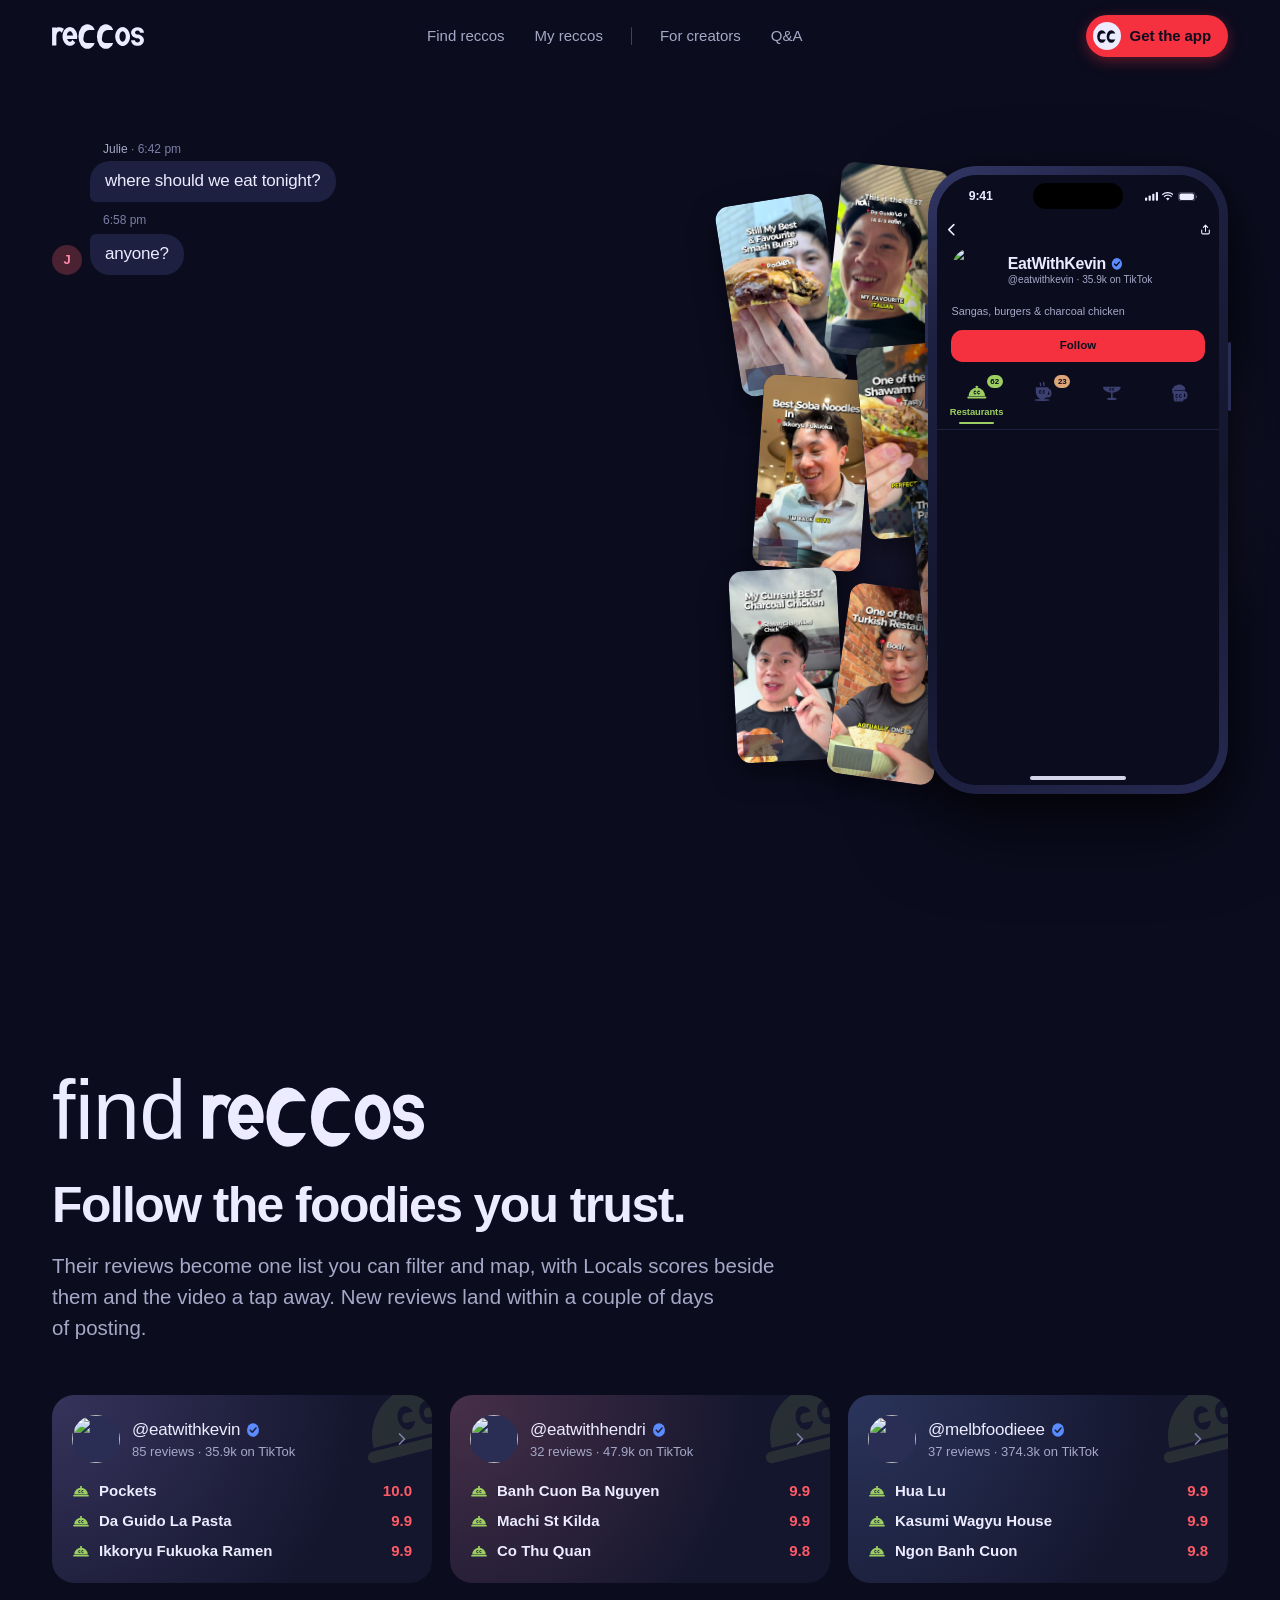
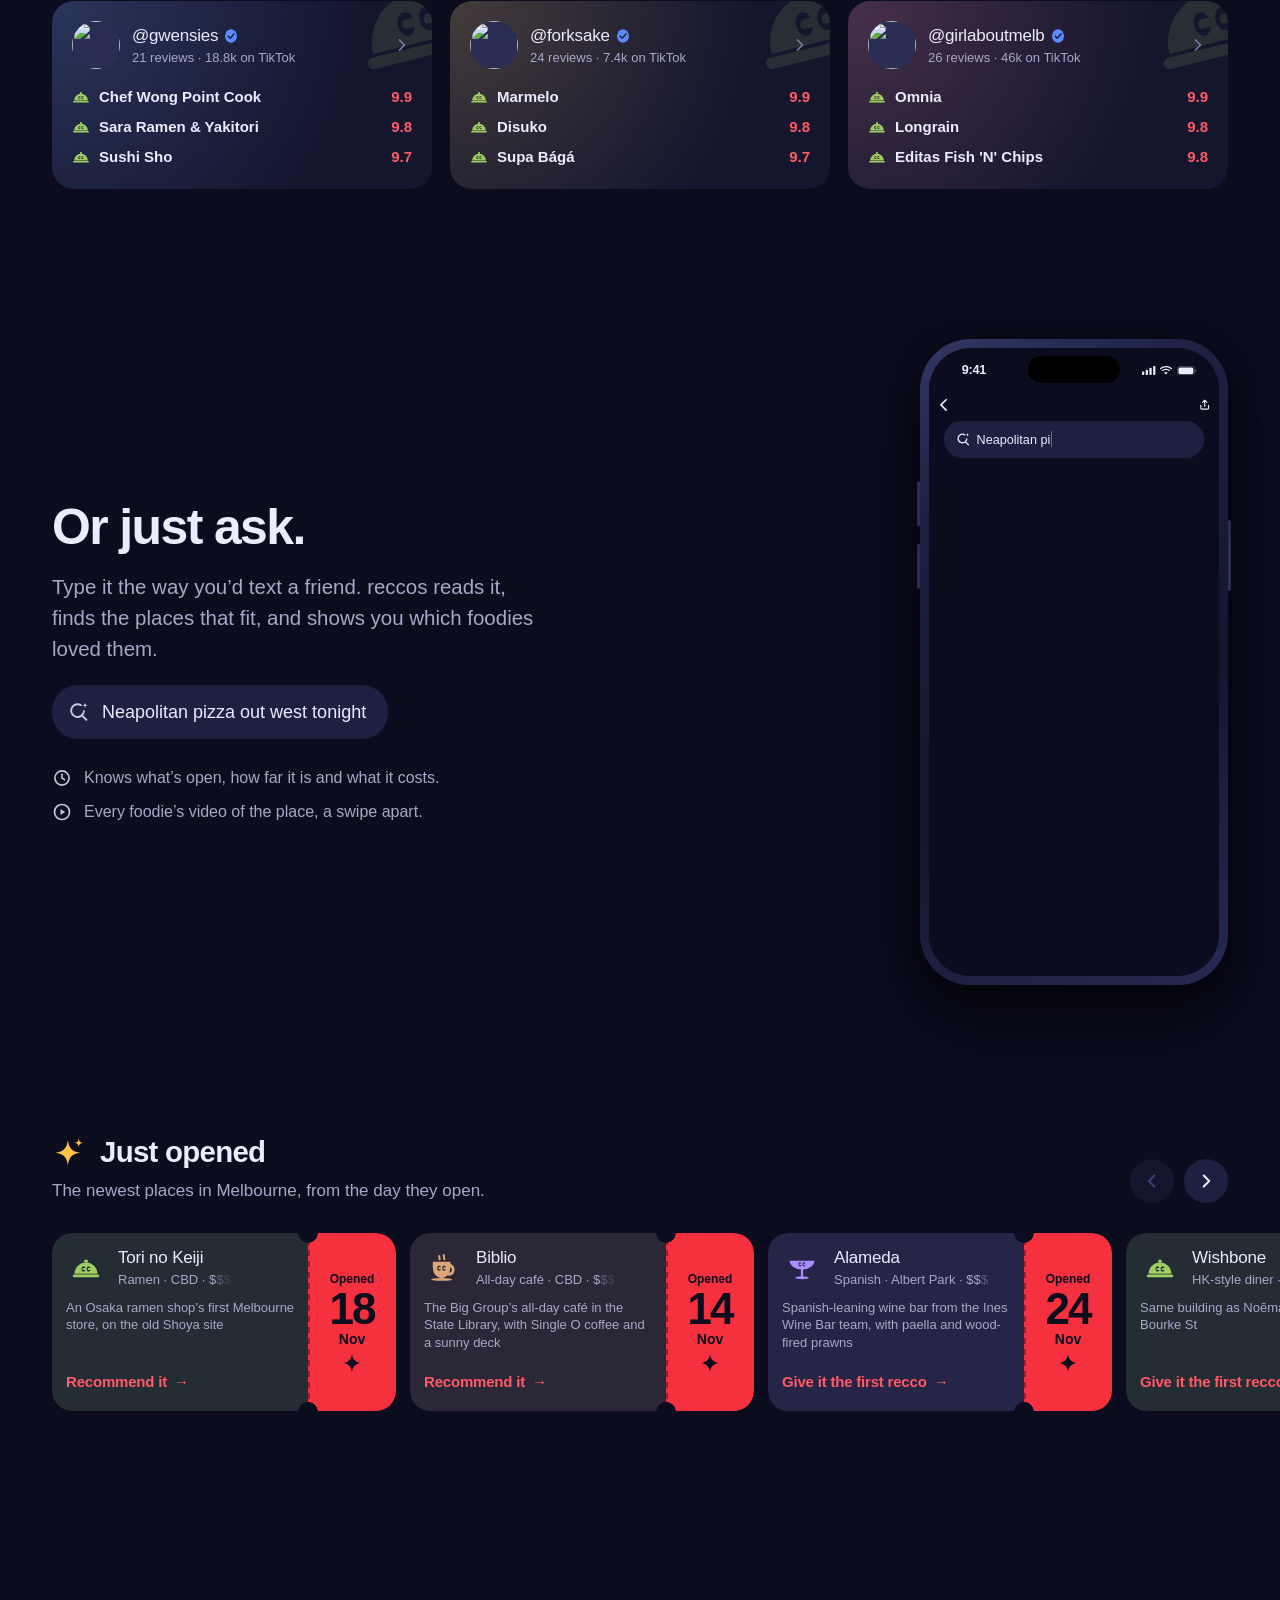
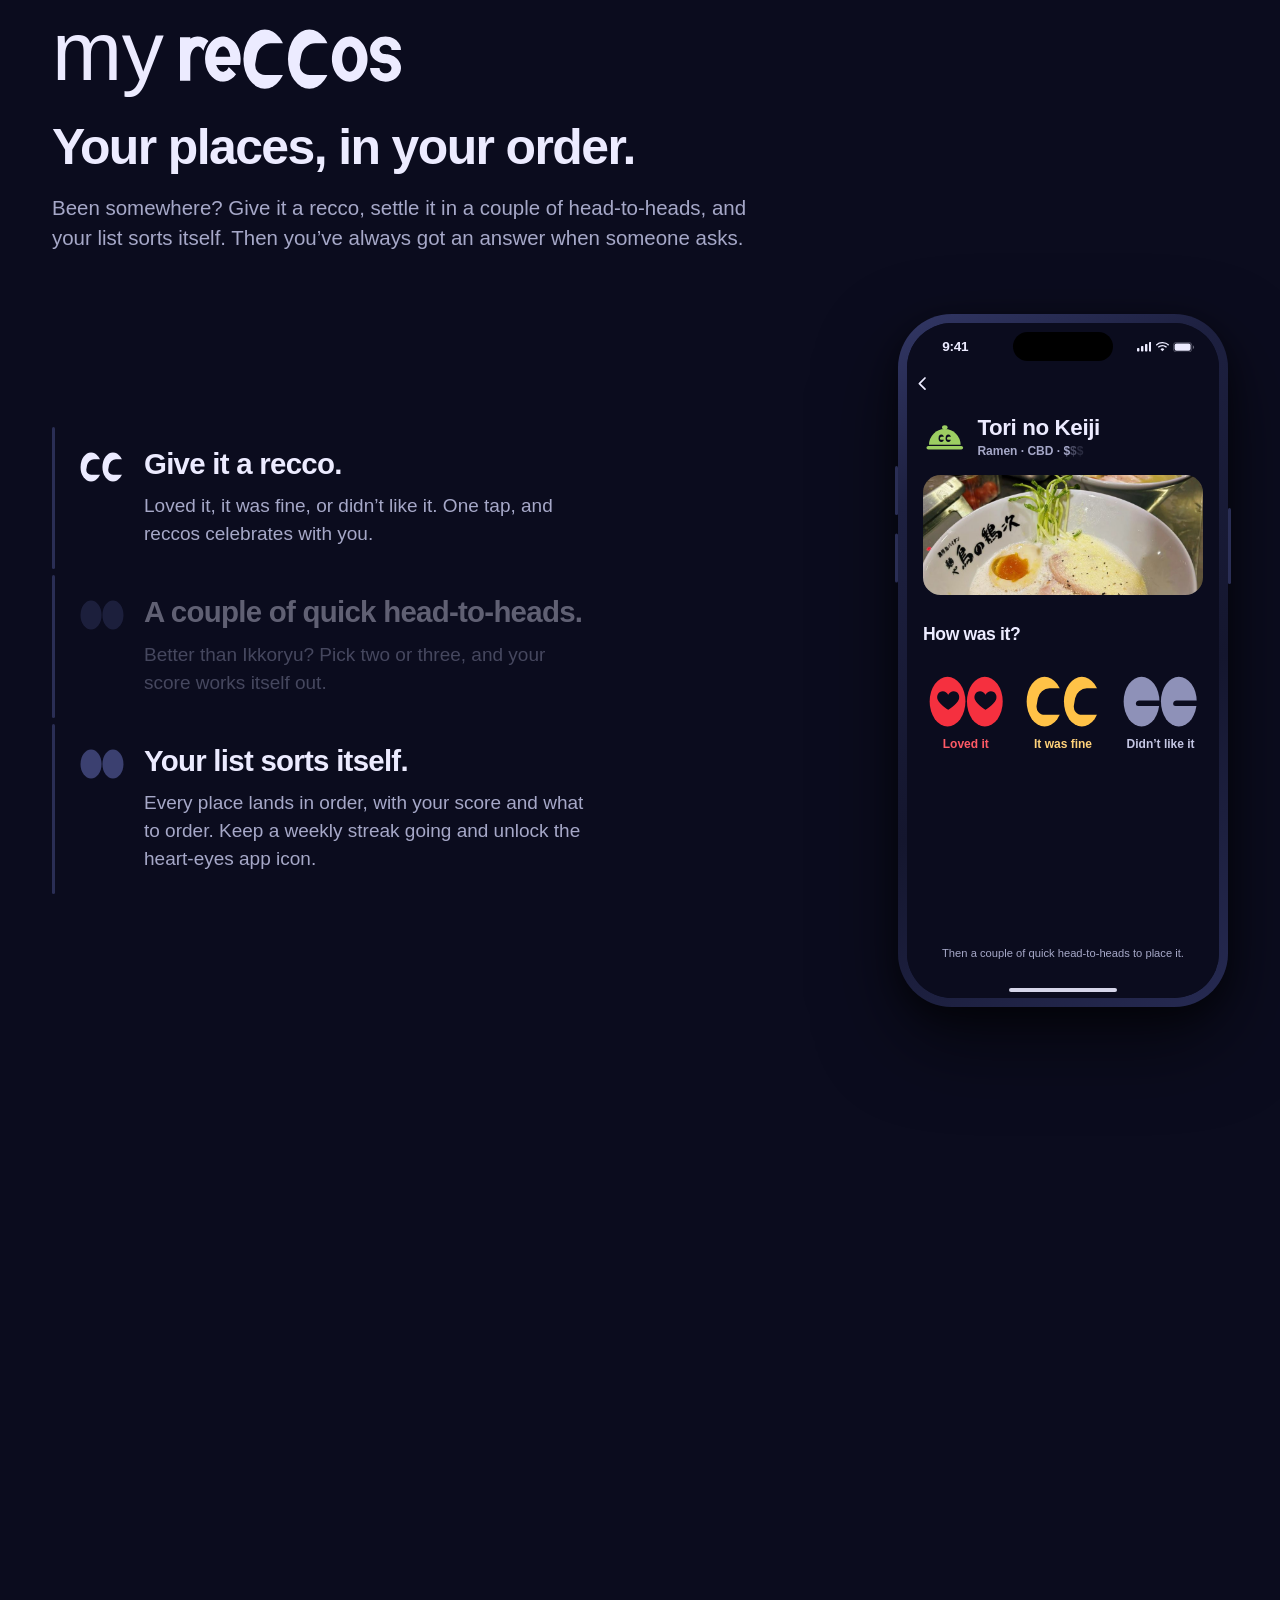
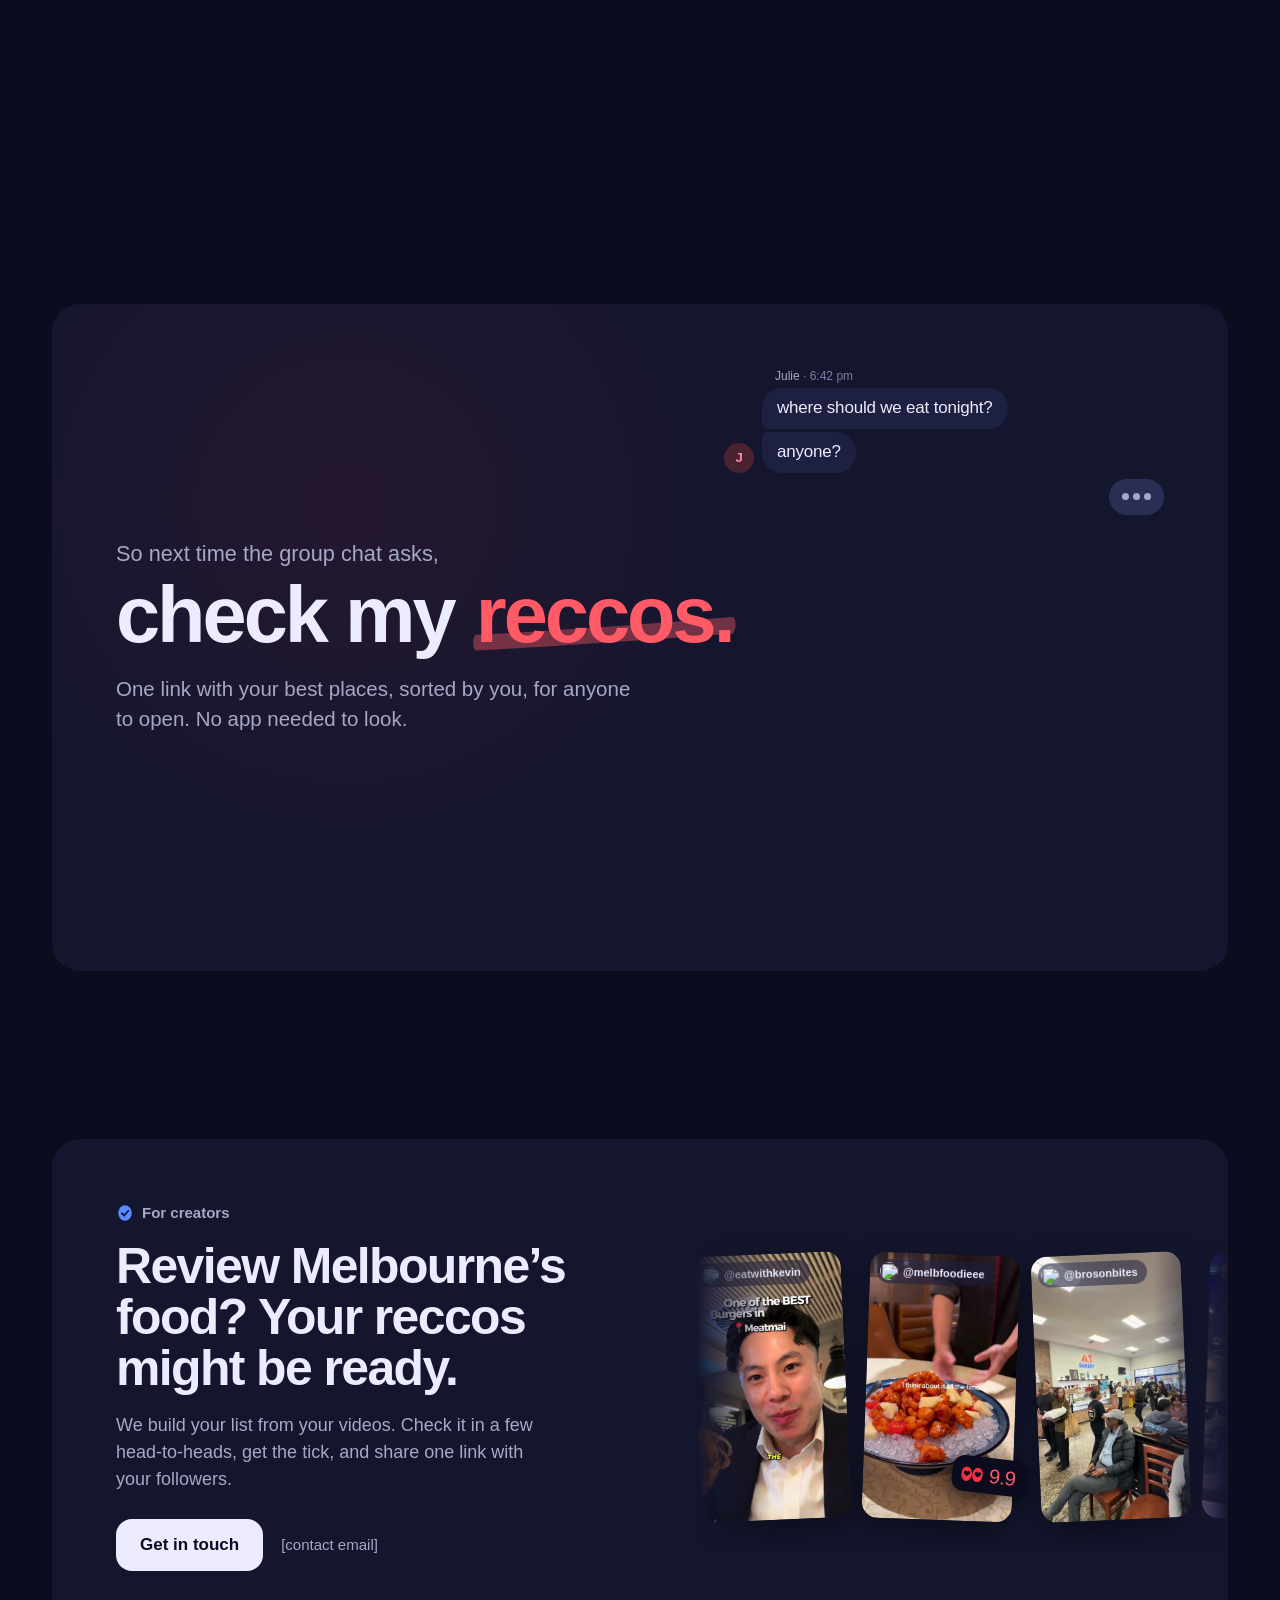
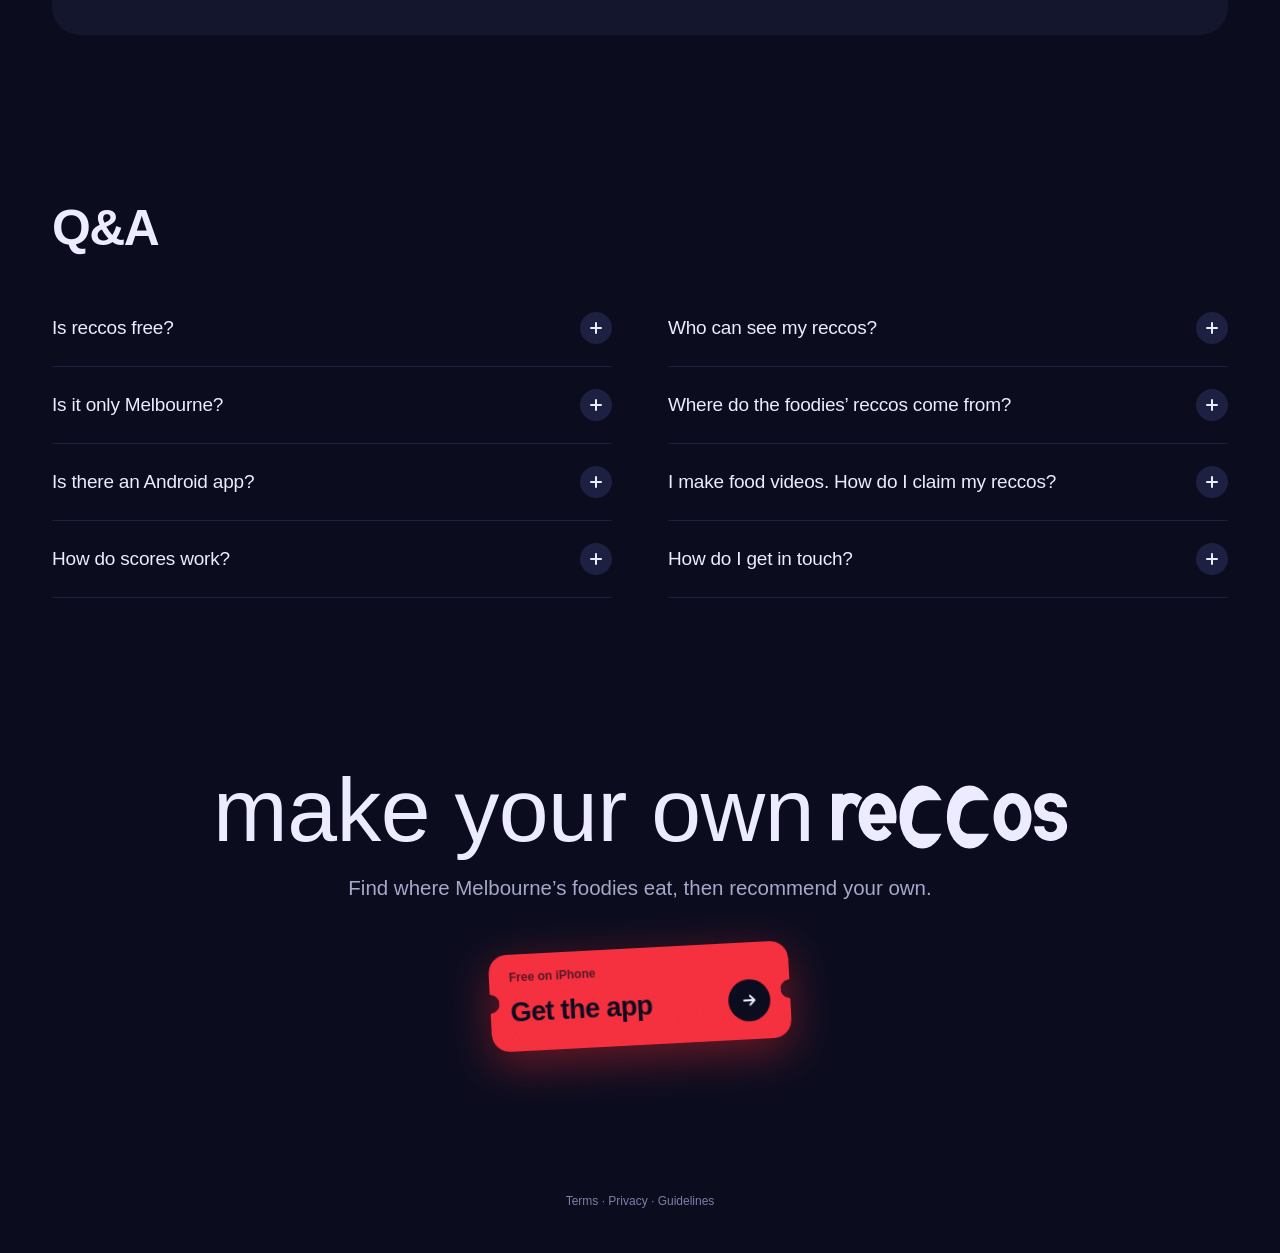
==== site/index.html @ f3a8a4da "Landing page, built from live data, with an hourly refresh The reccos landing page (site/) is genera" ====
<!doctype html>
<html lang="en-AU">
<head>
<meta charset="utf-8">
<meta name="viewport" content="width=device-width, initial-scale=1, viewport-fit=cover">
<title>reccos: Melbourne’s food creators’ reviews, in one place</title>
<meta name="description" content="Melbourne’s food creators have reviewed hundreds of places on TikTok. reccos puts all their reviews in one place: scored, on a map and searchable, with the video a tap away. Free on iPhone.">
<meta name="robots" content="noindex">
<meta name="theme-color" content="#0B0C1E">
<meta name="color-scheme" content="dark">
<link rel="icon" href="../favicon.svg" type="image/svg+xml">
<link rel="icon" href="../favicon-32.png" sizes="32x32" type="image/png">
<link rel="apple-touch-icon" href="../apple-touch-icon.png">
<meta property="og:type" content="website">
<meta property="og:title" content="reccos">
<meta property="og:description" content="Melbourne’s food creators have reviewed hundreds of places on TikTok. reccos puts all their reviews in one place: scored, on a map and searchable, with the video a tap away. Free on iPhone.">
<meta property="og:image" content="https://slym00n.github.io/reccos/og.png">
<meta name="twitter:card" content="summary_large_image">
<style>
html,body{margin:0;padding:0;background:#0B0C1E}
body{margin:0;background:#0B0C1E}
.rc{--n950:#0B0C1E;--n900:#14162E;--n800:#1D2040;--n700:#2A2E55;--n600:#3B4070;--ink:#ECEBFF;--mut:#A6A8C8;--fnt:#7C7FA6;--red:#F5303F;--redt:#FF5A66;--redtint:#411B31;--gold:#FFC247;--goldt:#FFD27A;--goldtint:#33291A;--slate:#8E91B8;--slatet:#C4C6E3;--slatetint:#23264A;--flame:#FF9F1C;--blue:#5B8CFF;--herb:#9CCE62;--latte:#DEA678;--neon:#AA8CFF;--lagoon:#54C4D6;--bounce:cubic-bezier(0.34,1.56,0.64,1);--snap:cubic-bezier(0.2,0.9,0.3,1);--glide:cubic-bezier(0.25,0.9,0.3,1);--glass:rgba(29,32,64,.55);--stroke:rgba(255,255,255,.14);
  position:relative;background:var(--n950);color:var(--ink);font-family:'Helvetica Neue',Helvetica,Arial,sans-serif;font-size:17px;line-height:24px;-webkit-font-smoothing:antialiased;-moz-osx-font-smoothing:grayscale;text-rendering:optimizeLegibility;overflow-x:clip;min-height:100%}
.rc *,.rc *::before,.rc *::after{box-sizing:border-box}
.rc a{color:inherit;text-decoration:none}
.rc button{font:inherit;color:inherit;background:none;border:0;padding:0;margin:0;cursor:pointer;-webkit-tap-highlight-color:transparent}
.rc :focus-visible{outline:2px solid var(--ink);outline-offset:3px;border-radius:10px}
.rc :where(h1,h2,h3,p,ul,ol){margin:0}
.rc h1,.rc h2,.rc h3{text-wrap:balance}
.rc p{text-wrap:pretty}
.tab{font-variant-numeric:tabular-nums}
.sr{position:absolute;width:1px;height:1px;overflow:hidden;clip:rect(0 0 0 0);white-space:nowrap}
.pg{container:pg/inline-size;position:relative}
.w{width:100%;max-width:1264px;margin:0 auto;padding:0 44px}
.ink{color:var(--ink)}
.defs{position:absolute;width:0;height:0;overflow:hidden}
svg.mk{display:block;flex:none;overflow:visible}

/* ---------- wordmark (only the eyes move) ---------- */
.wm{display:block;flex:none;overflow:visible}
.wm .shut{opacity:0}
.wm.blink .open{opacity:0}.wm.blink .shut{opacity:1}

/* ---------- header ---------- */
.hd{position:sticky;top:0;z-index:30;height:72px}
.hd::before{content:'';position:absolute;inset:0;background:var(--glass);-webkit-backdrop-filter:blur(24px) saturate(180%);backdrop-filter:blur(24px) saturate(180%);opacity:0;transition:opacity 380ms var(--glide)}
.rc.scrolled .hd::before{opacity:1}
.hd .w{position:relative;height:100%;display:flex;align-items:center;gap:24px}
.brand{display:flex;align-items:center;height:44px;flex:none}
.brand .wm{height:25px;width:92px}
.nav{display:flex;gap:2px;margin:0 auto;padding:4px;border-radius:999px}
.nav a{position:relative;display:block;padding:8px 14px;font-size:15px;line-height:20px;font-weight:500;color:var(--mut);border-radius:999px;transition:color 220ms var(--snap)}
.nav a:hover{color:var(--ink)}
.nav{align-items:center}
.nav-sep{width:1px;height:18px;margin:0 12px;border-radius:1px;background:var(--n600);flex:none}
.nav a::after{content:'';position:absolute;left:14px;right:14px;bottom:3px;height:2px;border-radius:1px;background:var(--red);transform:scaleX(0);transition:transform 320ms var(--bounce)}
.nav a.on{color:var(--ink)}.nav a.on::after{transform:scaleX(1)}
.gta{position:relative;flex:none;display:inline-flex;align-items:center;gap:9px;height:42px;padding:0 17px 0 7px;border-radius:999px;background:var(--red);color:var(--n950)!important;font-size:15px;line-height:20px;font-weight:700;letter-spacing:-.1px;white-space:nowrap;box-shadow:0 4px 14px rgba(245,48,63,.35);transition:transform 320ms var(--bounce),box-shadow 320ms var(--glide)}
.gta:hover{transform:translateY(-2px);box-shadow:0 10px 26px rgba(245,48,63,.5)}
.gta:active{transform:scale(.94);transition-duration:110ms}
.chip{position:relative;flex:none;width:28px;height:28px;border-radius:50%;background:var(--ink)}
.chip svg{position:absolute;left:50%;top:50%;width:19px;height:13px;margin:-6.5px 0 0 -9.5px;transition:opacity 160ms linear,transform 380ms var(--bounce)}
.chip .eo{color:var(--n950)}
.chip .eh{color:var(--red);opacity:0;transform:scale(.4)}
.gta:hover .chip .eo{opacity:0}.gta:hover .chip .eh{opacity:1;transform:scale(1.12)}

/* ---------- type ---------- */
.h1{font-size:clamp(48px,6.2cqi,88px);line-height:.95;letter-spacing:-.036em;font-weight:700;max-width:6.9em}
.h2{font-size:clamp(34px,3.9cqi,54px);line-height:1.02;letter-spacing:-.032em;font-weight:700}
.h3{font-size:clamp(26px,2.3cqi,32px);line-height:1.1;letter-spacing:-.025em;font-weight:700}
.lede{font-size:clamp(18px,1.6cqi,21px);line-height:1.5;color:var(--mut);max-width:36em;text-wrap:balance}
.eyebrow{display:flex;align-items:center;gap:8px;font-size:15px;line-height:20px;font-weight:600;color:var(--mut)}

/* lockups: a thin word on the wordmark's baseline, at its x-height (Wordmark.tsx Lockup) */
/* The word's baseline sits on the r e o s baseline (260 of the wordmark's 304): an inline-block SVG stands on its
   bottom margin edge, so a negative bottom margin of the eyes' overhang lowers it onto the text's baseline. */
.lock{--h:clamp(46px,4.7cqi,66px);display:block;font-size:calc(var(--h)*1.4);line-height:1;white-space:nowrap;margin-bottom:28px}
.lock .lw{font-weight:100;letter-spacing:-.5px;margin-right:calc(var(--h)*.28);white-space:nowrap}
.lock .wm{display:inline-block;vertical-align:baseline;height:var(--h);width:calc(var(--h)*3.6732);margin-bottom:calc(var(--h)*-.1382)}

/* ---------- reveal (only once JS is running) ---------- */
.js .rv{opacity:0;transform:translateY(22px);transition:opacity 520ms var(--glide),transform 720ms var(--glide)}
.js .rv.in{opacity:1;transform:none}
.rm .rv,.rm .cards .cc{opacity:1!important;transform:none!important}

/* ---------- hero ---------- */
.hero{display:grid;grid-template-columns:minmax(0,1fr) 500px;gap:40px;align-items:center;padding-top:44px;padding-bottom:24px;min-height:min(860px,calc(100vh - 72px))}
.hcopy{display:flex;flex-direction:column;align-items:flex-start;min-width:0}
.chat{display:flex;flex-direction:column;gap:3px;margin-bottom:30px}
.msg{display:flex;align-items:flex-end;gap:8px}
.msg .av{width:30px;height:30px;border-radius:50%;flex:none;display:grid;place-items:center;font-size:13px;line-height:1;font-weight:700}
.msg .av.ghost{visibility:hidden}
.mcol{display:flex;flex-direction:column;align-items:flex-start;gap:4px}
.who{font-size:12px;line-height:16px;color:var(--fnt);padding-left:13px}
.who b{font-weight:500;color:var(--mut)}
.bub{display:inline-block;background:var(--n800);padding:9px 15px 10px;font-size:17px;line-height:22px;letter-spacing:-.2px;border-radius:20px}
.bub.t1{border-radius:20px 20px 20px 6px}.bub.t2{border-radius:6px 20px 20px 20px}.bub.t3{border-radius:6px 20px 20px 6px}
.stamp{font-size:12px;line-height:16px;color:var(--fnt);padding:7px 0 3px 51px}
.js .hero .msg,.js .hero .stamp{opacity:0;transform:translateY(10px) scale(.94);transform-origin:0 100%}
.js .hero .msg.on,.js .hero .stamp.on{opacity:1;transform:none;transition:transform 420ms var(--bounce),opacity 200ms linear}
.js .hero .msg.on.out,.js .hero .stamp.on.out{opacity:0;transform:none;transition:opacity 380ms var(--glide)}
.js .hero .h1,.js .hero .lede,.js .hero .get,.js .hero .facts{opacity:0;transform:translateY(18px)}
.js .hero .on.h1,.js .hero .on.lede,.js .hero .on.get,.js .hero .on.facts{opacity:1;transform:none;transition:opacity 420ms var(--glide),transform 640ms var(--glide)}
.hero .lede{margin-top:22px}
.get{display:flex;flex-wrap:wrap;align-items:center;gap:14px 22px;margin-top:34px}
.get-l{display:flex;flex-direction:column;align-items:flex-start;gap:12px}
.badge{display:inline-flex;flex-direction:column;justify-content:center;gap:2px;height:58px;padding:0 22px 0 20px;border-radius:13px;background:#000;color:#fff!important;transition:transform 320ms var(--bounce),box-shadow 320ms var(--glide)}
.badge:hover{transform:translateY(-2px);box-shadow:0 10px 30px rgba(0,0,0,.45)}
.badge:active{transform:scale(.96);transition-duration:110ms}
.badge small{font-size:11px;line-height:12px;font-weight:500;letter-spacing:.1px}
.badge span{font-size:23px;line-height:24px;font-weight:500;letter-spacing:-.5px}
.ionly{display:none;font-size:15px;line-height:20px;color:var(--mut)}
.android .badge,.android .qr{display:none}.android .ionly{display:block}
.qr{display:none;align-items:center;gap:14px;padding:9px 18px 9px 9px;border-radius:22px;background:var(--n900)}
@media (hover:hover) and (pointer:fine){.qr{display:flex}}
.qr-code{position:relative;width:104px;height:104px;border-radius:15px;background:var(--ink);padding:8px;flex:none}
.qr-code svg{display:block;width:88px;height:88px}
.qr-mid{position:absolute;left:50%;top:50%;width:26px;height:26px;margin:-13px 0 0 -13px;border-radius:8px;background:var(--n950);display:grid;place-items:center}
.qr-mid svg{position:absolute;left:50%;top:50%;width:17px;height:12px;margin:-6px 0 0 -8.5px}
.qr-mid .eo{color:var(--ink);animation:qrO 6.4s infinite}
.qr-mid .eh{color:var(--red);opacity:0;animation:qrH 6.4s infinite}
.rm .qr-mid .eo{opacity:0}.rm .qr-mid .eh{opacity:1}
@keyframes qrO{0%,11%{opacity:1;transform:none}13%{transform:scaleY(.1)}15%,22%{transform:none}28%,40%{transform:translateX(1.5px)}45%{opacity:1;transform:none}49%,87%{opacity:0;transform:scale(.6)}93%,100%{opacity:1;transform:none}}
@keyframes qrH{0%,45%{opacity:0;transform:scale(.4)}51%{opacity:1;transform:scale(1.15)}55%{transform:none}62%{transform:scale(1.22)}66%{transform:none}70%{transform:scale(1.12)}74%,85%{opacity:1;transform:none}90%,100%{opacity:0;transform:scale(.4)}}
.qr-t{display:flex;flex-direction:column;gap:3px;max-width:128px}
.qr-t b{font-size:15px;line-height:20px;font-weight:600}
.qr-t span{font-size:13px;line-height:18px;color:var(--mut)}
.filmbtn{display:inline-flex;align-items:center;gap:11px;padding:2px 6px 2px 2px;border-radius:999px}
.filmbtn .pl{width:42px;height:42px;border-radius:50%;background:var(--glass);-webkit-backdrop-filter:blur(24px) saturate(180%);backdrop-filter:blur(24px) saturate(180%);display:grid;place-items:center;transition:transform 320ms var(--bounce),background 220ms var(--snap)}
.filmbtn .pl svg{width:14px;height:14px;margin-left:2px}
.filmbtn:hover .pl{transform:scale(1.08);background:var(--n700)}
.filmbtn b{font-size:16px;line-height:20px;font-weight:600}
.filmbtn i{font-style:normal;font-size:14px;line-height:20px;color:var(--fnt);margin-left:-3px}
.facts{display:flex;flex-wrap:wrap;align-items:center;gap:6px 14px;margin:30px 0 0;padding:0;list-style:none;font-size:14px;line-height:20px;color:var(--mut)}
.facts li{display:flex;align-items:center;gap:14px}
.facts li+li::before{content:'';width:3px;height:3px;border-radius:50%;background:var(--n600)}
.facts b{font-weight:600;color:var(--ink)}

/* the sort: a creator's TikToks fly into reccos and land as a scored list */
.sort{position:relative;width:500px;height:660px;justify-self:end}
.sort::before{content:'';position:absolute;right:-60px;top:40px;width:520px;height:560px;border-radius:50%;background:radial-gradient(closest-side,rgba(179,155,255,.16),rgba(179,155,255,0));pointer-events:none}
.tile{position:absolute;left:var(--x);top:var(--y);width:108px;height:192px;z-index:1;transform:rotate(var(--r));transition:transform 320ms var(--bounce),opacity 220ms linear}
.tile.hid{opacity:0;transform:rotate(var(--r)) scale(.9);transition:none}
.tile.fly{opacity:0;transform:translate(var(--fx),var(--fy)) rotate(0deg) scale(var(--fs));transition:transform 640ms var(--glide),opacity 180ms linear 420ms}
.tile-in{width:100%;height:100%;border-radius:14px;overflow:hidden;position:relative;background:var(--n800);box-shadow:0 10px 30px rgba(0,0,0,.45);animation:drift 7s ease-in-out infinite alternate;animation-delay:var(--dd)}
.tile-in img{display:block;width:100%;height:100%;object-fit:cover}
.tile .tc{position:absolute;left:6px;bottom:6px;display:flex;align-items:center;gap:5px;height:22px;padding:0 8px 0 3px;border-radius:11px;background:var(--glass);-webkit-backdrop-filter:blur(24px) saturate(180%);backdrop-filter:blur(24px) saturate(180%);font-size:10px;line-height:12px;font-weight:600}
.tile .tc img{width:16px;height:16px;border-radius:50%}
.tile .tc svg{width:7px;height:7px}
@keyframes drift{from{transform:translateY(6px)}to{transform:translateY(-8px)}}
.sort .phone{position:absolute;right:0;top:0;z-index:2}
.kss{position:absolute;inset:0}
.ks{opacity:0;transition:opacity 420ms var(--glide)}
.ks.on{opacity:1}
.rc:not(.js) .tg~.tg,.rm .tg~.tg{display:none}

/* ---------- phone frame + 390pt screens, zoomed (re-laid out, so text stays sharp) ---------- */
.phone{--z:.7231;--b:9px;position:relative;width:calc(390px*var(--z) + var(--b)*2);height:calc(844px*var(--z) + var(--b)*2);padding:var(--b);border-radius:calc(56px*var(--z) + var(--b));background:linear-gradient(150deg,#323765 0%,#1D2040 22%,#14162E 60%,#262A52 100%);box-shadow:0 34px 80px rgba(0,0,0,.55),0 10px 30px rgba(0,0,0,.45);flex:none}
.phone::before,.phone::after{content:'';position:absolute;width:3px;border-radius:2px;background:#2A2E55}
.phone::before{left:-3px;top:22%;height:7%;box-shadow:0 calc(844px*var(--z)*.1) 0 #2A2E55}
.phone::after{right:-3px;top:28%;height:11%}
.clip{position:relative;width:calc(390px*var(--z));height:calc(844px*var(--z));border-radius:calc(56px*var(--z));overflow:hidden;background:var(--n950);isolation:isolate}
.clip::after{content:'';position:absolute;left:50%;top:calc(11px*var(--z));width:calc(124px*var(--z));height:calc(36px*var(--z));margin-left:calc(-62px*var(--z));border-radius:999px;background:#000;z-index:9}
.scr{position:absolute;left:0;top:0;width:390px;height:844px;zoom:var(--z);overflow:hidden;background:var(--n950);font-size:17px;line-height:22px}
.sbar{height:54px;display:flex;align-items:center;justify-content:space-between;padding:6px 30px 0 44px;font-size:17px;font-weight:600;letter-spacing:-.3px}
.sbar svg{display:block}
.sbar .ic{display:flex;gap:6px;align-items:center}
.tbar{height:44px;display:flex;align-items:center;justify-content:space-between;padding:0 10px 0 8px}
.tbar svg{display:block}
.home{position:absolute;left:50%;bottom:8px;width:134px;height:5px;margin-left:-67px;border-radius:3px;background:rgba(236,235,255,.9)}

/* rows as in the app */
.rk{width:30px;flex:none;font-size:26px;line-height:28px;font-weight:300;letter-spacing:-.8px;color:var(--fnt);font-variant-numeric:tabular-nums}
.nm{font-size:17px;line-height:22px;font-weight:500;letter-spacing:-.2px;white-space:nowrap;overflow:hidden;text-overflow:ellipsis}
.cap{font-size:13px;line-height:18px;color:var(--mut);white-space:nowrap;overflow:hidden;text-overflow:ellipsis}
.sc{font-size:19px;line-height:22px;font-weight:500;letter-spacing:-.3px;font-variant-numeric:tabular-nums;flex:none}
.lov{color:var(--redt)}.fin{color:var(--goldt)}.dis{color:var(--slatet)}
.g4{opacity:.4}.g2{opacity:.2}
.prow{display:flex;align-items:center;gap:14px;padding:12px 20px;position:relative}
.prow::after{content:'';position:absolute;left:20px;right:20px;bottom:0;height:1px;background:var(--n800)}
.prow .tx{flex:1;min-width:0}

/* hero screen: a creator's profile */
.kp{padding:2px 20px 0;display:flex;gap:14px;align-items:center}
.kp img{width:64px;height:64px;border-radius:50%;flex:none}
.kp .kn{font-size:22px;line-height:27px;font-weight:700;letter-spacing:-.5px;display:flex;align-items:center;gap:6px}
.kp .kn svg{width:19px;height:19px}
.kp .kh{font-size:14px;line-height:19px;color:var(--mut)}
.kfoc{padding:14px 20px 0;font-size:15px;line-height:21px;color:var(--mut)}
.follow{margin:16px 20px 0;height:44px;border-radius:16px;background:var(--red);color:var(--n950);font-size:16px;font-weight:700;display:grid;place-items:center}
.ctabs{display:flex;padding:18px 8px 0}
.ctab{flex:1;height:68px;display:flex;flex-direction:column;align-items:center;gap:4px;position:relative}
.ctab .mw{position:relative;width:30px;height:38px;display:flex;align-items:flex-end;justify-content:center}
.ctab .mw svg{width:30px;height:30px}
.ctab .bd{position:absolute;top:0;left:29px;min-width:18px;height:18px;padding:0 5px;border-radius:9px;font-size:11px;line-height:18px;font-weight:700;color:var(--n950);text-align:center;font-variant-numeric:tabular-nums}
.ctab .lb{font-size:13px;line-height:17px;font-weight:600;letter-spacing:-.1px}
.ctab .ul{position:absolute;left:24%;right:24%;bottom:0;height:3px;border-radius:2px}
.krows{margin-top:6px;border-top:1px solid var(--n800)}
.js .krow{opacity:0;transform:translateY(14px)}
.js .krow .sc{opacity:0;transform:translateY(5px)}
.js .krow.on{opacity:1;transform:none;transition:transform 420ms var(--bounce),opacity 180ms linear}
.js .krow.on .sc{opacity:1;transform:none;transition:opacity 220ms linear 140ms,transform 320ms var(--snap) 140ms}
.js .krow.off{opacity:0;transform:none;transition:opacity 260ms linear}

/* ---------- acts ---------- */
.act{padding-top:168px}
.ahead{display:flex;flex-direction:column;align-items:flex-start}
.ahead .lede{margin-top:20px}
.cards{margin-top:52px;display:grid;grid-template-columns:repeat(3,minmax(0,1fr));gap:18px}
.cc{position:relative;display:block;border-radius:22px;overflow:hidden;background:var(--n900);isolation:isolate;transition:transform 320ms var(--bounce),box-shadow 320ms var(--glide)}
.cc::before{content:'';position:absolute;inset:0;z-index:-1;background:radial-gradient(circle at 0 0,color-mix(in srgb,var(--ac) 22%,transparent),transparent 72%)}
.cc:hover{transform:translateY(-4px);box-shadow:0 10px 30px rgba(0,0,0,.45)}
.cc:active{transform:scale(.94);transition:transform 220ms var(--snap)}
.cc .wmk{position:absolute;right:-50px;top:-50px;width:132px;height:132px;color:var(--herb);opacity:.14;transform:rotate(-14deg);z-index:-1;transition:transform 520ms var(--bounce)}
.cc:hover .wmk{transform:rotate(-8deg) translateY(-6px)}
@media (hover:hover){.cc:hover{animation:jig 640ms var(--bounce)}}
@keyframes jig{0%{rotate:0deg;scale:1}18%{rotate:-2.2deg;scale:1.03 .97}42%{rotate:1.6deg;scale:.985 1.02}66%{rotate:-.7deg;scale:1.01 .995}100%{rotate:0deg;scale:1}}
.cc-in{padding:20px 20px 22px;display:flex;flex-direction:column;gap:18px}
.cc-h{display:flex;align-items:center;gap:12px}
.cc-h img{width:48px;height:48px;border-radius:50%;flex:none;background:var(--n700)}
.cc-h .t{flex:1;min-width:0}
.cc-h .hn{display:flex;align-items:center;gap:5px;font-size:17px;line-height:22px;font-weight:500;letter-spacing:-.2px}
.cc-h .hn svg{width:16px;height:16px}
.cc-h .fl{margin-top:2px;font-size:13px;line-height:17px;font-weight:500;color:var(--mut);white-space:nowrap;overflow:hidden;text-overflow:ellipsis}
.cc-h .chev{position:relative;width:20px;height:20px;flex:none;transition:transform 320ms var(--bounce)}
.cc:hover .cc-h .chev{transform:translateX(3px)}
.cc-l{display:flex;flex-direction:column;gap:10px}
.cc-r{display:flex;align-items:center;gap:9px}
.cc-r svg{width:18px;height:18px;color:var(--herb)}
.cc-r .n{flex:1;min-width:0;font-size:15px;line-height:20px;font-weight:600;white-space:nowrap;overflow:hidden;text-overflow:ellipsis}
.cc-r .s{font-size:15px;line-height:20px;font-weight:700;font-variant-numeric:tabular-nums}
.js .cards .cc{opacity:0;transform:translateY(70px) rotate(var(--t)) scale(.9)}
.js .cards.in .cc{opacity:1;transform:none;transition:transform 640ms var(--bounce) calc(var(--i)*60ms),opacity 240ms linear calc(var(--i)*60ms),box-shadow 320ms var(--glide)}
.js .cards.in .cc:hover{transform:translateY(-4px);transition-delay:0ms}

.ask{margin-top:150px;display:grid;grid-template-columns:minmax(0,1fr) auto;gap:72px;align-items:center}
.ask .phone{--z:.7436;justify-self:center}
.ask-t{display:flex;flex-direction:column;align-items:flex-start;gap:20px;max-width:520px}
.prompt{display:flex;align-items:center;gap:12px;min-height:54px;padding:0 22px 0 16px;border-radius:26px;background:var(--n800);font-size:18px;line-height:24px}
.prompt svg{width:22px;height:22px;flex:none}
.ask-n{display:flex;flex-direction:column;gap:12px;margin:8px 0 0;padding:0;list-style:none;font-size:16px;line-height:22px;color:var(--mut)}
.ask-n li{display:flex;gap:12px;align-items:flex-start}
.ask-n svg{width:20px;height:20px;margin-top:1px;flex:none}

/* ask screen */
.abox{margin:0 20px;min-height:50px;border-radius:24px;background:var(--n800);display:flex;align-items:center;gap:8px;padding:0 16px}
.abox svg{width:20px;height:20px;flex:none}
.abox .q{font-size:17px;line-height:22px;white-space:nowrap;overflow:hidden}
.abox .q::after{content:'';display:inline-block;width:2px;height:21px;margin-left:1px;vertical-align:-4px;background:var(--red);border-radius:1px;animation:caret 1s steps(1) infinite}
.done .abox .q::after{display:none}
@keyframes caret{50%{opacity:0}}
.asum{margin:18px 20px 0;font-size:17px;line-height:25.5px;letter-spacing:-.1px;color:var(--mut)}
.asum u{color:var(--ink);font-weight:500;text-decoration:underline;text-decoration-color:var(--n600);text-underline-offset:3px;text-decoration-thickness:1px}
.pick{margin:24px 20px 4px}
.pph{position:relative;height:204px;border-radius:20px;overflow:hidden;background:#242C34}
.pph>img{position:absolute;inset:0;width:100%;height:100%;object-fit:cover;animation:pdrift 16s ease-in-out 500ms infinite alternate}
@keyframes pdrift{to{transform:scale(1.08) translate(-5px,-2px)}}
.gchip{position:absolute;left:10px;bottom:10px;transition:transform 220ms var(--snap);height:34px;display:flex;align-items:center;gap:7px;padding:0 12px 0 5px;border-radius:17px;background:var(--glass);-webkit-backdrop-filter:blur(24px) saturate(180%);backdrop-filter:blur(24px) saturate(180%);font-size:13px;line-height:18px;font-weight:600}
.gchip img{width:22px;height:22px;border-radius:50%}
.gchip svg{width:11px;height:11px;margin-left:1px}
.prow2{display:flex;align-items:flex-start;gap:12px;margin-top:14px}
.prow2 .rk{margin-top:-1px}
.prow2 .tx{flex:1;min-width:0;display:flex;flex-direction:column;gap:4px}
.pn{font-size:22px;line-height:26.4px;font-weight:700;letter-spacing:-.5px}
.ps{font-size:26px;line-height:27.3px;font-weight:500;letter-spacing:-.8px;font-variant-numeric:tabular-nums}
.lby{margin:10px 0 0 42px;display:flex;align-items:center;gap:8px;font-size:13px;line-height:18px;color:var(--mut);white-space:nowrap}
.stack{display:flex}
.stack img{width:22px;height:22px;border-radius:50%;box-shadow:0 0 0 2px var(--n950)}
.stack img+img{margin-left:-9px}
.save{margin:6px 0 0 42px;height:44px;display:flex;align-items:center;gap:7px;font-size:15px;line-height:20px;font-weight:600;color:var(--redt)}
.save svg{width:18px;height:18px}
.credit{position:absolute;right:10px;top:10px;padding:3px 8px;border-radius:10px;background:var(--glass);-webkit-backdrop-filter:blur(24px) saturate(180%);backdrop-filter:blur(24px) saturate(180%);font-size:11px;line-height:14px;font-weight:500}
.arow{padding:13px 20px;border-bottom:1px solid var(--n800)}
.arow .top{display:flex;align-items:center;gap:12px}
.arow .tx{flex:1;min-width:0;display:flex;flex-direction:column;gap:3px}
.arow .rs{display:flex;flex-direction:column;align-items:flex-end;padding-top:2px}
.arow .rs svg{width:20px;height:20px;margin-top:8px}
.js .ascr .asum,.js .ascr .pick,.js .ascr .arow{opacity:0;transform:translateY(26px)}
.js .ascr.done .asum,.js .ascr.done .pick,.js .ascr.done .arow{opacity:1;transform:none;transition:transform 520ms var(--bounce),opacity 220ms linear}
.js .ascr.done .pick{transition-delay:120ms}.js .ascr.done .arow:nth-of-type(1){transition-delay:190ms}.js .ascr.done .arow{transition-delay:260ms}

/* the in-app video player: the place's videos side by side, one swipe apart */
.gchip.tap{transform:scale(.94)}
.vp{position:absolute;inset:0;z-index:5;opacity:0;pointer-events:none;transition:opacity 320ms var(--glide)}
.vp.open{opacity:1}
.vp-bg{position:absolute;inset:0;background:rgba(11,12,30,.74);-webkit-backdrop-filter:blur(14px);backdrop-filter:blur(14px)}
.vp .sbar{position:relative}
.vp-top{position:absolute;left:0;right:0;top:59px;height:64px;padding:10px 16px 0 20px;display:flex;align-items:center;gap:10px}
.vp-top .t{flex:1;min-width:0}
.vp-top .l{font-size:16px;line-height:20px;font-weight:500}
.gb{width:40px;height:40px;flex:none;border-radius:50%;background:var(--glass);-webkit-backdrop-filter:blur(24px) saturate(180%);backdrop-filter:blur(24px) saturate(180%);display:grid;place-items:center}
.gb svg{width:20px;height:20px}
.vr{position:absolute;left:45px;top:133px;display:flex;gap:14px;translate:0 0;scale:.86;opacity:0;transform-origin:150px 266px;transition:translate 560ms var(--glide),scale 520ms var(--glide),opacity 220ms linear}
.vp.open .vr{scale:1;opacity:1}
.vr.nt{transition:none}
.vc{position:relative;width:300px;height:533px;flex:none;border-radius:22px;overflow:hidden;background:var(--n800);opacity:.55;transition:opacity 380ms var(--glide)}
.vc.live{opacity:1}
.vc img{display:block;width:100%;height:100%;object-fit:cover}
.vc .pr{position:absolute;left:14px;right:14px;bottom:12px;height:3px;border-radius:2px;background:rgba(236,235,255,.3);overflow:hidden}
.vc .pr i{display:block;height:100%;background:var(--ink);transform:scaleX(0);transform-origin:0 50%}
.vp.open .vc.live .pr i{animation:prog 2600ms linear both}
@keyframes prog{to{transform:none}}
.vi{position:absolute;left:20px;right:20px;top:682px}
.vd{height:16px;display:flex;justify-content:center;align-items:center;gap:6px}
.vd i{width:6px;height:6px;border-radius:3px;background:var(--n600);transition:width 320ms var(--bounce),background 220ms var(--snap)}
.vd i.on{width:18px;background:var(--ink)}
.vms{position:relative;margin-top:14px;height:82px}
.vm{position:absolute;inset:0;opacity:0;transform:translateY(6px);transition:opacity 260ms var(--glide),transform 380ms var(--glide)}
.vm.on{opacity:1;transform:none}
.vm .r1{display:flex;align-items:center;gap:10px;height:44px}
.vm .r1>img{width:40px;height:40px;border-radius:50%;flex:none}
.vm .r1 .t{flex:1;min-width:0}
.vm .hn{display:flex;align-items:center;gap:5px;font-size:17px;line-height:22px;font-weight:500}
.vm .hn svg{width:15px;height:15px}
.vm .r1 .gb{margin-left:6px}
.vm .r2{margin-top:10px;height:28px;display:flex;align-items:center;gap:8px}
.vm .r2>svg{width:26px;height:18px;color:var(--red)}
.chipS{height:26px;padding:0 8px;border-radius:10px;background:var(--redtint);color:var(--redt);font-size:16px;line-height:26px;font-weight:500;letter-spacing:-.3px;font-variant-numeric:tabular-nums}

/* just opened */
.jo{margin-top:150px}
.sh{display:flex;align-items:center;gap:14px}
.sh svg{width:34px;height:34px;color:var(--gold)}
.sh-l{margin-top:10px;font-size:17px;line-height:24px;color:var(--mut)}
.jo-h{display:flex;align-items:flex-end;justify-content:space-between;gap:24px}
.rn-g{display:flex;gap:10px;flex:none}
.rc .rn{width:44px;height:44px;border-radius:50%;display:grid;place-items:center;background:var(--n800);color:var(--ink);cursor:pointer;transition:transform 320ms var(--bounce),background 220ms var(--snap),color 220ms var(--snap)}
.rn svg{width:22px;height:22px}
@media (hover:hover){.rc .rn:not(:disabled):hover{background:var(--n700)}}
.rc .rn:not(:disabled):active{transform:scale(.9);transition-duration:110ms}
.rc .rn:disabled{background:var(--n900);color:var(--n600);cursor:default}
@media (hover:none){.rn-g{display:none}}
.rail.drag{scroll-snap-type:none;user-select:none;-webkit-user-select:none}
.rail.drag,.rail.drag *{cursor:grabbing!important}
.rail{margin-left:calc(50% - 50cqi);margin-right:calc(50% - 50cqi);display:flex;gap:14px;overflow-x:auto;overscroll-behavior-x:contain;scroll-snap-type:x mandatory;scroll-padding-left:max(44px,calc((100cqi - 1264px)/2 + 44px));padding:26px max(44px,calc((100cqi - 1264px)/2 + 44px)) 30px;margin-top:4px;scrollbar-width:none}
.rail::-webkit-scrollbar{display:none}
.tk{flex:0 0 auto;width:344px;scroll-snap-align:start;display:flex}
.tk:active .tk-b{scale:.98;transition-duration:110ms}
.tk-b{position:relative;flex:1;display:flex;transition:scale 320ms var(--bounce);border-radius:20px;overflow:hidden;-webkit-mask:radial-gradient(circle 10px at calc(100% - 88px) 0,transparent 9.5px,#000 10px) top/100% 51% no-repeat,radial-gradient(circle 10px at calc(100% - 88px) 100%,transparent 9.5px,#000 10px) bottom/100% 51% no-repeat;mask:radial-gradient(circle 10px at calc(100% - 88px) 0,transparent 9.5px,#000 10px) top/100% 51% no-repeat,radial-gradient(circle 10px at calc(100% - 88px) 100%,transparent 9.5px,#000 10px) bottom/100% 51% no-repeat}
.tk-m{flex:1;min-width:0;display:flex;flex-direction:column;gap:10px;padding:14px 12px 10px 14px}
.tk-h{display:flex;align-items:center;gap:12px}
.tk-h .mw{width:40px;display:flex;justify-content:center;flex:none}
.tk-h .mw svg{width:30px;height:30px}
.tk-h .t{flex:1;min-width:0;display:flex;flex-direction:column;gap:2px}
.tk-n{font-size:17px;line-height:22px;font-weight:500;letter-spacing:-.2px;white-space:nowrap;overflow:hidden;text-overflow:ellipsis}
.tk-note{font-size:13px;line-height:17.5px;color:var(--mut);display:-webkit-box;-webkit-line-clamp:3;-webkit-box-orient:vertical;overflow:hidden}
.tk-a{margin-top:auto;display:inline-flex;align-items:center;gap:7px;min-height:40px;font-size:15px;line-height:19px;font-weight:600;letter-spacing:-.2px;color:var(--redt)}
.tk-a svg{width:18px;height:18px}
.tk-a .ar{display:inline-block;transition:transform 320ms var(--bounce)}
.tk:hover .tk-a .ar{transform:translateX(4px)}
.tk-s{position:relative;width:88px;flex:none;display:flex;flex-direction:column;align-items:center;justify-content:center;padding:12px 0;background:var(--red);color:var(--n950)}
.tk-s::before{content:'';position:absolute;left:0;top:6px;bottom:6px;width:2px;background:repeating-linear-gradient(to bottom,rgba(11,12,30,.4) 0 6px,transparent 6px 11px)}
.tk-s .k{font-size:12px;line-height:15px;font-weight:600}
.tk-s .d{font-size:44px;line-height:44px;font-weight:700;letter-spacing:-2px;font-variant-numeric:tabular-nums}
.tk-s .mo{font-size:14px;line-height:17px;font-weight:600}
.tk-s .sp{width:18px;height:18px;margin-top:6px}
.tk.soon .tk-s{background:var(--slatetint);color:var(--slatet)}
.tk.soon .tk-s::before{background:repeating-linear-gradient(to bottom,rgba(236,235,255,.18) 0 6px,transparent 6px 11px)}
.tk.soon .tk-s svg.fine{width:27px;height:19px;margin:6px 0}
.tk.soon .tk-a{color:var(--ink)}
.tk.all{width:140px}
.tk.all .tk-b{-webkit-mask:none;mask:none;background:var(--n800);flex-direction:column;align-items:center;justify-content:center;gap:2px}
.tk.all .d{font-size:44px;line-height:44px;font-weight:700;letter-spacing:-2px}
.tk.all .tk-a{margin:0;min-height:0}
@supports (animation-timeline:view()){
  .tk-b{animation:swing linear both;animation-timeline:view(inline);animation-range:cover 0% cover 100%}
  @keyframes swing{0%{transform:translateY(16px) rotate(8deg) scale(.9)}20%,80%{transform:translateY(0) rotate(-1.2deg) scale(1)}100%{transform:translateY(16px) rotate(-8deg) scale(.9)}}
}

/* ---------- act 2: my reccos ---------- */
/* The steps and the phone pin together; scrolling through the track moves the steps on. */
.pin{margin-top:40px;display:grid;grid-template-columns:minmax(0,1fr) auto;gap:72px;min-height:1490px}
.cv .pin{min-height:0}
.chs{position:sticky;top:110px;align-self:start;padding-top:20px;height:calc(844px*var(--pz,.8) + 38px);display:flex;flex-direction:column;justify-content:center;gap:48px}
.ch{position:relative;display:flex;gap:20px;cursor:pointer;text-align:left;align-items:flex-start}
.rc .ch{padding-left:28px}
.ch>.se,.ch>.ct{opacity:.38;transition:opacity 380ms var(--glide)}
.ch.now>.se,.ch.now>.ct{opacity:1}
/* The progress rail: the tablet's story bars, turned to run down beside the steps. */
.tl{position:absolute;left:0;top:-21px;bottom:-21px;width:3px;border-radius:2px;background:var(--n700);overflow:hidden}
.tl i{display:block;width:100%;height:100%;background:var(--ink);transform:scaleY(var(--f,0));transform-origin:50% 0}
.chs.auto .ch .tl i{transform:scaleY(0)}
.chs.auto .ch.done .tl i{transform:none}
.chs.auto .ch.now .tl i{animation:fillv var(--dur,5600ms) linear both}
@keyframes fillv{from{transform:scaleY(0)}to{transform:none}}
.ch .se{position:relative;width:44px;height:30px;margin-top:4px;flex:none}
.ch .se svg{position:absolute;left:0;top:0;width:44px;height:30px;transition:opacity 220ms linear,transform 420ms var(--bounce)}
.ch .se .a{color:var(--n600)}
.ch .se .n{color:var(--ink);opacity:0;transform:scale(.4)}
.ch .se .d{color:var(--red);opacity:0;transform:scale(.4)}
.ch.now .se .a,.ch.done .se .a{opacity:0}
.ch.now .se .n{opacity:1;transform:none}
.ch.done .se .d{opacity:1;transform:none}
.ch .ct{display:flex;flex-direction:column;gap:12px;max-width:440px}
.ch .ct .p{display:block;font-size:19px;line-height:28px;color:var(--mut)}
.pinside{position:sticky;top:110px;align-self:start;height:max-content;padding-top:20px}
.pinside .phone{--z:var(--pz,.8)}
.ss{position:absolute;inset:0}
.ss .scr{opacity:0;transform:translateY(10px) scale(.985);transition:opacity 140ms linear,transform 380ms var(--glide)}
.ss .scr.on{opacity:1;transform:none;transition:opacity 340ms var(--glide) 110ms,transform 420ms var(--glide) 110ms}
.bars{display:none}

/* screen 1: how was it? */
.hw{padding:0 20px}
.hw-h{margin-top:18px;display:flex;align-items:center;gap:14px}
.hw-h .mw{width:54px;display:flex;justify-content:center;flex:none}
.hw-h .mw svg{width:52px;height:52px;color:var(--herb)}
.hw-n{font-size:28px;line-height:31px;font-weight:700;letter-spacing:-.5px}
.hw-m{margin-top:4px;font-size:15px;line-height:19px;font-weight:600;color:var(--mut)}
.hw-p{margin-top:20px;height:150px;border-radius:22px;overflow:hidden}
.hw-p img{width:100%;height:100%;object-fit:cover;display:block}
.hw-q{margin-top:36px;font-size:22px;line-height:27px;font-weight:700;letter-spacing:-.5px}
.picks{margin:26px -8px 0;display:flex}
.pk{flex:1;display:flex;flex-direction:column;align-items:center;gap:12px;padding:12px 0;transition:opacity 260ms linear}
.pk .mm{position:relative;width:93px;height:64px}
.pk .mm>svg{width:93px;height:64px}
.pk .l{font-size:15px;line-height:20px;font-weight:600}
.pk.lv .mm{color:var(--red)}.pk.lv .l{color:var(--redt)}
.pk.fn .mm{color:var(--gold)}.pk.fn .l{color:var(--goldt)}
.pk.ds .mm{color:var(--slate)}.pk.ds .l{color:var(--slatet)}
.hw-note{position:absolute;left:20px;right:20px;bottom:46px;font-size:14px;line-height:20px;color:var(--mut);text-align:center}
.scr.play .pk .mm>svg{animation:mblink 3.2s ease-in-out infinite;transform-origin:50% 50%}
.scr.play .pk.fn .mm>svg{animation-delay:.4s}.scr.play .pk.ds .mm>svg{animation-delay:.8s}
@keyframes mblink{0%,40%,48%,100%{transform:scaleY(1)}44%{transform:scaleY(.08)}}
.scr.play .pk.lv{animation:press 760ms var(--bounce) 1500ms both}
.scr.play .pk.lv .mm>svg{animation:none}
.scr.play .pk.fn,.scr.play .pk.ds{animation:dim 260ms linear 1650ms both}
.scr.play .pk.fn .mm>svg,.scr.play .pk.ds .mm>svg{animation:none}
@keyframes press{0%{transform:none}18%{transform:scale(.88)}55%{transform:scale(1.14)}100%{transform:none}}
@keyframes dim{to{opacity:.32}}
.burst{position:absolute;left:50%;top:50%;width:0;height:0;pointer-events:none}
.burst .ring{position:absolute;left:-38px;top:-38px;width:76px;height:76px;border-radius:50%;opacity:0}
.scr.play .burst .ring{animation:ring 780ms var(--glide) 1620ms both}
@keyframes ring{0%{opacity:1;box-shadow:0 0 0 0 rgba(245,48,63,.65)}100%{opacity:1;box-shadow:0 0 0 48px rgba(245,48,63,0)}}
.burst i{position:absolute;left:-9px;top:-6px;opacity:0}
.burst i svg{display:block;width:18px;height:12px;color:var(--red)}
.burst b{position:absolute;left:-3px;top:-4px;width:6px;height:9px;border-radius:2px;opacity:0}
.scr.play .burst i,.scr.play .burst b{animation:fly 780ms var(--glide) 1620ms both}
@keyframes fly{0%{opacity:0;transform:translate(0,0) rotate(0deg)}12%{opacity:1}70%{opacity:1}100%{opacity:0;transform:translate(var(--dx),var(--dy)) rotate(var(--rt))}}

/* screen 2: head-to-head */
.du{padding:0 20px;display:flex;flex-direction:column;height:calc(844px - 98px)}
.du-t{margin-top:16px;font-size:30px;line-height:34px;font-weight:700;letter-spacing:-.7px}
.du-c{margin-top:6px;font-size:15px;line-height:20px;color:var(--mut)}
.du-m{flex:1;display:flex;flex-direction:column;justify-content:center;gap:4px;margin-top:14px}
.dc{flex:1;min-height:150px;display:flex;flex-direction:column;align-items:center;justify-content:center;gap:8px;padding:16px;border-radius:28px;text-align:center}
.dc .ph{width:132px;height:88px;border-radius:18px;overflow:hidden;margin-bottom:6px;box-shadow:0 10px 24px rgba(0,0,0,.45)}
.dc .ph img{width:100%;height:100%;object-fit:cover;display:block}
.dc.nw .ph{transform:rotate(-2deg)}.dc.ol .ph{transform:rotate(2deg)}
.dc .lb{font-size:13px;line-height:17px;font-weight:500}
.dc.nw .lb{color:var(--redt)}.dc.ol .lb{color:var(--mut)}
.dc .n{font-size:32px;line-height:35px;font-weight:700;letter-spacing:-.9px;transition:color 220ms linear}
.dc .m{font-size:15px;line-height:20px;color:var(--mut)}
.du-d{display:flex;align-items:center;gap:14px}
.du-d i{flex:1;height:1px;background:var(--n800)}
.du-d svg{width:44px;height:30px;color:var(--ink)}
.tie{margin:8px 0 52px;height:48px;display:flex;align-items:center;justify-content:center;gap:8px;font-size:16px;line-height:20px;font-weight:600}
.tie svg{width:15px;height:10px;color:var(--gold)}
.scr.play .dc.nw{animation:din 620ms var(--bounce) 80ms both}
.scr.play .dc.ol{animation:dinb 620ms var(--bounce) 170ms both}
@keyframes din{from{opacity:0;transform:translateY(-40px) rotate(-3deg) scale(.92)}to{opacity:1;transform:none}}
@keyframes dinb{from{opacity:0;transform:translateY(40px) rotate(3deg) scale(.92)}to{opacity:1;transform:none}}
.scr.play .du-d svg{animation:lookud 2.4s ease-in-out 500ms 1 both}
@keyframes lookud{0%,100%{transform:none}25%,40%{transform:translateY(-5px)}60%,75%{transform:translateY(5px)}}
.scr.play .dc.nw .in{animation:win 700ms var(--bounce) 2100ms both}
.scr.play .dc.nw .n{animation:winc 1ms linear 2180ms both}
.scr.play .dc.ol .in{animation:lose 520ms var(--glide) 2100ms both}
.dc .in{display:flex;flex-direction:column;align-items:center;gap:8px}
@keyframes win{0%{transform:none}18%{transform:scale(.96)}60%{transform:scale(1.15)}100%{transform:scale(1.12)}}
@keyframes winc{to{color:var(--redt)}}
@keyframes lose{to{transform:translateY(16px) rotate(-5deg);opacity:.34}}

/* screen 3: my reccos list */
.ml-h{padding:6px 20px 0;display:flex;align-items:flex-end;justify-content:space-between}
.ml-h .lock{--h:34px;margin:0}
.mlrows{position:relative;margin-top:6px;border-top:1px solid var(--n800)}
.scr.play .mlrows .prow:not(.new){animation:shift 560ms var(--bounce) 900ms both}
@keyframes shift{from{transform:translateY(-64px)}to{transform:none}}
.scr.play .mlrows .prow.new{animation:land 640ms var(--bounce) 1000ms both}
@keyframes land{from{opacity:0;transform:translateY(-40px) scale(.96)}to{opacity:1;transform:none}}
.scr.play .ctab.on .bd{animation:bpop 420ms var(--bounce) 1300ms both}
@keyframes bpop{0%{transform:scale(1)}40%{transform:scale(1.35)}100%{transform:scale(1)}}
.ctab .bd .b1{position:absolute;left:0;right:0;top:0;opacity:0}
.scr.play .ctab.on .bd .b0{animation:bout 1ms linear 1380ms both}
.scr.play .ctab.on .bd .b1{animation:bin 1ms linear 1380ms both}
@keyframes bout{to{opacity:0}}
@keyframes bin{to{opacity:1}}

/* payoff: the thread picks up where the hero left off */
.pay{margin-top:120px;display:grid;grid-template-columns:minmax(0,1fr) minmax(0,440px);gap:56px;align-items:center;padding:64px 64px 64px 64px;border-radius:28px;background:var(--n900);position:relative;overflow:hidden;isolation:isolate}
.pay::before{content:'';position:absolute;left:-10%;top:-30%;width:70%;height:120%;z-index:-1;background:radial-gradient(closest-side,rgba(245,48,63,.07),rgba(245,48,63,0))}
.pay-t{display:flex;flex-direction:column;align-items:flex-start}
.pay-k{font-size:clamp(19px,1.7cqi,23px);line-height:1.3;color:var(--mut);text-wrap:balance}
.pay-h{margin-top:8px;font-size:clamp(52px,6.2cqi,86px);line-height:.98;letter-spacing:-.038em;font-weight:700;white-space:nowrap}
.hl{color:var(--redt);white-space:nowrap;background:url('img/stroke.svg') no-repeat 0 84%/0% .46em;-webkit-box-decoration-break:clone;box-decoration-break:clone;padding:0 .04em;transition:background-size 760ms var(--glide) 280ms}
.hl-s{white-space:normal;background-size:0% .54em;background-position:0 98%}
.in .hl,.on .hl,.rm .hl{background-size:100% .46em}
.on .hl-s,.rm .hl-s{background-size:100% .54em}
.pay .lede{margin-top:20px;max-width:26em}
.thread{display:flex;flex-direction:column;gap:3px;min-width:0}
.thread .msg{max-width:100%}
.thread .me{align-self:flex-end;display:flex;flex-direction:column;align-items:flex-end;gap:3px}
.thread .bub.mine{background:var(--ink);color:var(--n950);font-weight:500}
.bub.m1{border-radius:20px 20px 6px 20px}.bub.m2{border-radius:20px 6px 20px 20px}
.link{width:270px;max-width:100%;border-radius:20px 20px 6px 20px;overflow:hidden;background:var(--n800);position:relative}
.sharec{position:relative;height:178px;background:var(--herb);color:var(--n950);padding:16px 18px;overflow:hidden;isolation:isolate}
.sharec::after{content:'';position:absolute;inset:0;background-image:url('img/grain.png');background-size:200px;opacity:.5;mix-blend-mode:overlay;z-index:2;pointer-events:none}
.sharec .wm2{position:absolute;right:-34px;top:-42px;width:150px;height:150px;color:rgba(11,12,30,.13);z-index:0;transform:rotate(-12deg)}
.sharec .hh{position:relative;font-size:30px;line-height:27px;font-weight:700;letter-spacing:-1.2px}
.sharec .ss2{position:relative;margin-top:6px;font-size:11px;line-height:14px;font-weight:600;opacity:.78}
.sharec ol{position:relative;margin:12px 0 0;padding:0;list-style:none;display:flex;flex-direction:column;gap:5px}
.sharec li{display:flex;align-items:center;gap:8px;font-size:12px;line-height:15px;font-weight:700}
.sharec li .r{width:10px;opacity:.55;font-variant-numeric:tabular-nums}
.sharec li .n{flex:1;min-width:0;white-space:nowrap;overflow:hidden;text-overflow:ellipsis}
.sharec li .s{font-variant-numeric:tabular-nums}
.link-f{padding:10px 14px 11px;display:flex;flex-direction:column;gap:1px}
.link-f b{font-size:15px;line-height:20px;font-weight:600}
.link-f span{font-size:12px;line-height:16px;color:var(--mut)}
.lwrap{position:relative;max-width:100%;margin-top:20px}  /* room for the reaction above the card, as Messages does */
.tap{position:absolute;left:-12px;top:-10px;width:38px;height:30px;border-radius:15px;background:var(--n700);box-shadow:0 0 0 3px var(--n900);display:grid;place-items:center;z-index:3}
.tap svg{width:22px;height:15px;color:var(--red)}
.typing{position:relative;height:0;z-index:1}
.typing .dots{position:absolute;left:38px;top:3px;display:flex;gap:4px;align-items:center;height:36px;padding:0 13px;border-radius:18px;background:var(--n800)}
.typing.me{align-self:stretch}
.typing.me .dots{left:auto;right:0;background:var(--n700)}
.typing .dots i{width:7px;height:7px;border-radius:50%;background:var(--mut);animation:dot 1s ease-in-out infinite}
.typing .dots i:nth-child(2){animation-delay:.15s}.typing .dots i:nth-child(3){animation-delay:.3s}
@keyframes dot{0%,60%,100%{transform:none;opacity:.5}30%{transform:translateY(-4px);opacity:1}}
.js .thread .q{opacity:0;transform:translateY(12px) scale(.94)}
.js .thread .q.on{opacity:1;transform:none;transition:transform 420ms var(--bounce),opacity 200ms linear}
.thread .me .q{transform-origin:100% 100%}.thread .msg.q{transform-origin:0 100%}
.js .thread .typing{display:none}
.js .thread .typing.on{display:block}
.js .thread .tap{opacity:0;transform:scale(.4)}
.js .thread .tap.on{opacity:1;transform:none;transition:transform 420ms var(--bounce),opacity 160ms linear}

/* ---------- for creators ---------- */
.crt{margin-top:168px;display:grid;grid-template-columns:minmax(0,1fr) minmax(0,1fr);gap:48px;align-items:center;border-radius:28px;background:var(--n900);padding:64px 0 64px 64px;overflow:hidden;position:relative;isolation:isolate}
.crt-t{display:flex;flex-direction:column;align-items:flex-start;gap:18px;max-width:520px}
.crt-t .eyebrow svg{width:18px;height:18px;color:var(--blue)}
.crt-t p{font-size:18px;line-height:27px;color:var(--mut)}
.cta2{display:flex;flex-wrap:wrap;align-items:center;gap:12px 18px;margin-top:8px}
.light{display:inline-flex;align-items:center;justify-content:center;height:52px;padding:0 24px;border-radius:16px;background:var(--ink);color:var(--n950)!important;font-size:17px;line-height:22px;font-weight:700;transition:transform 320ms var(--bounce),box-shadow 320ms var(--glide)}
.light:hover{transform:translateY(-2px);box-shadow:0 10px 30px rgba(0,0,0,.45)}
.light:active{transform:scale(.96);transition-duration:110ms}
.mail{font-size:15px;line-height:20px;color:var(--mut)}
.strip{position:relative;height:330px;overflow:hidden;-webkit-mask:linear-gradient(90deg,transparent,#000 14%,#000 86%,transparent);mask:linear-gradient(90deg,transparent,#000 14%,#000 86%,transparent)}
.strip-in{position:absolute;left:0;top:0;height:100%;display:flex;gap:20px;align-items:center;animation:marq var(--md,16s) linear infinite}
@keyframes marq{to{transform:translateX(-50%)}}
.st{position:relative;width:150px;height:266px;flex:none;animation:bob 4.8s ease-in-out infinite;animation-delay:var(--bd)}
.st:nth-child(odd) .st-f{transform:rotate(-2.5deg)}.st:nth-child(even) .st-f{transform:rotate(2deg)}
@keyframes bob{0%,100%{transform:translateY(-9px)}50%{transform:translateY(9px)}}
.st-f{width:100%;height:100%;border-radius:16px;overflow:hidden;box-shadow:0 10px 30px rgba(0,0,0,.45)}
.st-f{position:relative}
.st-f>img{display:block;width:100%;height:100%;object-fit:cover}
.stc{position:absolute;left:7px;top:7px;max-width:calc(100% - 14px);display:flex;align-items:center;gap:5px;height:24px;padding:0 9px 0 3px;border-radius:12px;background:var(--glass);-webkit-backdrop-filter:blur(24px) saturate(180%);backdrop-filter:blur(24px) saturate(180%);font-size:11px;line-height:14px;font-weight:600;white-space:nowrap;overflow:hidden;text-overflow:ellipsis}
.stc img{width:18px;height:18px;border-radius:50%;flex:none}
.stk{position:absolute;right:-12px;bottom:26px;display:flex;align-items:center;gap:6px;height:36px;padding:0 12px 0 9px;border-radius:12px;background:var(--n950);box-shadow:0 6px 18px rgba(0,0,0,.45);transform:rotate(7deg);opacity:0}
.stk svg{width:22px;height:15px;color:var(--red)}
.stk b{font-size:20px;line-height:22px;font-weight:500;letter-spacing:-.4px;color:var(--redt);font-variant-numeric:tabular-nums}
.stk.on{animation:slap 560ms var(--glide) both}
@keyframes slap{0%{opacity:0;transform:rotate(-4deg) scale(2.4)}35%{opacity:1;transform:rotate(9deg) scale(.82)}65%{transform:rotate(6deg) scale(1.1)}100%{opacity:1;transform:rotate(7deg)}}
.stk.off{opacity:0;transition:opacity 200ms linear}
.rm .stk{opacity:1}

/* ---------- questions ---------- */
.faq{margin-top:168px}
.faq-g{margin-top:36px;display:grid;grid-template-columns:repeat(2,minmax(0,1fr));column-gap:56px;align-items:start}
.faq-c{display:flex;flex-direction:column}
.qa{border-bottom:1px solid var(--n800)}
.qa button{width:100%;display:flex;align-items:center;justify-content:space-between;gap:20px;padding:22px 0;text-align:left;font-size:19px;line-height:25px;font-weight:500;letter-spacing:-.2px;border-radius:0}
.qa button:hover .x{background:var(--n700)}
.x{position:relative;width:32px;height:32px;flex:none;border-radius:50%;background:var(--n800);transition:transform 320ms var(--bounce),background 220ms var(--snap)}
.x::before,.x::after{content:'';position:absolute;left:50%;top:50%;width:12px;height:2px;margin:-1px 0 0 -6px;border-radius:1px;background:var(--ink)}
.x::after{transform:rotate(90deg)}
.qa.open .x{transform:rotate(45deg)}
.ans{display:grid;grid-template-rows:0fr;transition:grid-template-rows 220ms var(--snap)}
.ans>div{overflow:hidden}
.ans p{padding:0 48px 24px 0;font-size:17px;line-height:26px;color:var(--mut);opacity:0;transform:translateY(-6px);transition:opacity 160ms linear,transform 220ms var(--snap)}
.ans p a{color:var(--ink);text-decoration:underline;text-decoration-color:var(--n600);text-underline-offset:3px}
.qa.open .ans{grid-template-rows:1fr}
.qa.open .ans p{opacity:1;transform:none;transition-delay:60ms}

/* ---------- closing ---------- */
.end{margin-top:168px;display:flex;flex-direction:column;align-items:center;text-align:center;gap:44px}
.end .lock{--h:clamp(48px,5cqi,70px);margin:0}
.end p{margin-top:18px;font-size:clamp(18px,1.6cqi,21px);line-height:1.5;color:var(--mut)}
.tix{position:relative;display:block;width:300px;text-align:left;color:var(--n950)!important;rotate:-3deg;filter:drop-shadow(0 12px 22px rgba(245,48,63,.42)) drop-shadow(0 4px 8px rgba(0,0,0,.35));animation:tixBounce 4.2s var(--bounce) 1.2s infinite both;transition:scale 320ms var(--bounce)}
.tix-in{display:flex;flex-direction:column;gap:6px;padding:16px 20px 18px;border-radius:18px;background:var(--red);-webkit-mask:radial-gradient(circle at left center,transparent 9px,#000 9.5px) left/51% 100% no-repeat,radial-gradient(circle at right center,transparent 9px,#000 9.5px) right/51% 100% no-repeat;mask:radial-gradient(circle at left center,transparent 9px,#000 9.5px) left/51% 100% no-repeat,radial-gradient(circle at right center,transparent 9px,#000 9.5px) right/51% 100% no-repeat;position:relative;overflow:hidden}
.tix-in::after{content:'';position:absolute;inset:0;background-image:url('img/grain.png');background-size:200px;opacity:.35;mix-blend-mode:overlay;pointer-events:none}
.tix-k{font-size:12px;line-height:15px;font-weight:700;color:rgba(11,12,30,.68)}
.tix-r{display:flex;align-items:center;justify-content:space-between;gap:12px}
.tix-h{font-size:27px;line-height:30px;font-weight:700;letter-spacing:-.6px}
.tix-go{flex:none;width:42px;height:42px;border-radius:50%;background:var(--n950);display:grid;place-items:center;animation:tixArrow 4.2s var(--bounce) 1.2s infinite both}
.tix-go svg{width:18px;height:18px}
.tix:hover{animation:tixJelly 720ms var(--bounce) both}
.tix:hover .tix-go{animation:none;translate:5px 0;transition:translate 320ms var(--bounce)}
.tix:active{scale:.93;transition-duration:110ms}
@keyframes tixBounce{0%,66%{transform:none;rotate:-3deg}72%{transform:translateY(-16px) scale(.95,1.06);rotate:-7deg}80%{transform:translateY(0) scale(1.08,.9);rotate:1deg}86%{transform:translateY(-5px) scale(.98,1.03);rotate:-4.5deg}92%{transform:translateY(0) scale(1.02,.98);rotate:-2deg}100%{transform:none;rotate:-3deg}}
@keyframes tixBounceS{0%,66%{transform:none;rotate:-1.5deg}72%{transform:translateY(-14px) scale(.97,1.05);rotate:-4deg}80%{transform:translateY(0) scale(1.05,.92);rotate:1.5deg}86%{transform:translateY(-4px) scale(.99,1.02);rotate:-2.5deg}92%{transform:translateY(0) scale(1.01,.99);rotate:-1deg}100%{transform:none;rotate:-1.5deg}}
@keyframes tixArrow{0%,70%{translate:0 0}78%{translate:-3px 0}86%{translate:7px 0}94%{translate:-1px 0}100%{translate:0 0}}
@keyframes tixJelly{0%{transform:none;rotate:-3deg}35%{transform:scale(1.08,.93);rotate:2deg}60%{transform:scale(.97,1.04);rotate:-1deg}100%{transform:scale(1.04);rotate:0deg}}
.ft{margin-top:120px;padding:28px 0 44px}
.ft-l{display:block;text-align:center;font-size:12px;line-height:16px;color:var(--fnt)}
.ft-l a:hover{color:var(--ink)}

/* ---------- film player (grows from the button) ---------- */
.film{position:fixed;inset:0;z-index:60;display:none;align-items:center;justify-content:center;padding:40px}
.film.open{display:flex}
.film-bg{position:absolute;inset:0;background:rgba(11,12,30,.72);-webkit-backdrop-filter:blur(12px);backdrop-filter:blur(12px);opacity:0;transition:opacity 380ms var(--glide)}
.film.show .film-bg{opacity:1}
.film-p{position:relative;width:min(1040px,100%);aspect-ratio:16/9;border-radius:22px;overflow:hidden;background:var(--n900);box-shadow:0 30px 90px rgba(0,0,0,.6);transform-origin:50% 50%}
.cv .film{position:absolute;bottom:auto;height:900px}
.film-p .pv{position:absolute;inset:0;display:flex;flex-direction:column;align-items:center;justify-content:center;gap:18px;background:radial-gradient(60% 70% at 50% 40%,#262447,#14162E)}
.film-p .pv .wm{width:260px;height:71px}
.film-p .pv span{font-size:15px;color:var(--mut)}
.film-x{position:absolute;right:14px;top:14px;width:40px;height:40px;border-radius:50%;background:var(--glass);-webkit-backdrop-filter:blur(24px) saturate(180%);backdrop-filter:blur(24px) saturate(180%);display:grid;place-items:center;z-index:2}
.film-x svg{width:18px;height:18px}

/* ---------- launch (first visit): the eyes open, the letters slide out from behind them ---------- */
.launch{position:fixed;left:0;top:0;width:100%;height:100%;z-index:80;background:var(--n950);display:none;align-items:center;justify-content:center}
.cv .launch{position:absolute;height:900px}
.launching .launch{display:flex}
.launch svg{width:min(380px,64%);height:auto;overflow:visible}
.launch .eyes{transform-origin:541px 150px;animation:leyes 520ms var(--bounce) 120ms both}
.launch .lre{animation:lre 560ms var(--bounce) 520ms both}
.launch .los{animation:los 560ms var(--bounce) 520ms both}
@keyframes leyes{from{transform:scale(.5);opacity:0}to{transform:none;opacity:1}}
@keyframes lre{from{transform:translateX(150px);opacity:0}to{transform:none;opacity:1}}
@keyframes los{from{transform:translateX(-150px);opacity:0}to{transform:none;opacity:1}}
.launch.out{opacity:0;transition:opacity 380ms var(--glide)}

@keyframes fillbar{to{transform:none}}
.rc [id]{scroll-margin-top:84px}
/* ---------- motion off ---------- */
.rm *,.rm *::before,.rm *::after{animation:none!important;transition-property:opacity,color,background-color!important;transition-duration:240ms!important;transition-delay:0ms!important}
.rm .ss .scr{transform:none!important}
.paused,.paused *{animation-play-state:paused!important}

/* ---------- tablet only: text runs the full width once the columns stack ---------- */
@container pg (min-width:701px) and (max-width:1000px){
  .lede,.ask-t,.crt-t{max-width:none}
  .lede{text-wrap:pretty}
  .ask-t .prompt,.ask-n{align-self:center}
}
/* ---------- tablet: 1000 and under ---------- */
@container pg (max-width:1000px){
  .w{padding-left:36px;padding-right:36px}
  .hero{grid-template-columns:minmax(0,1fr);gap:56px;min-height:0;padding-top:40px}
  .h1{font-size:clamp(46px,9.4cqi,84px)}
  .tile{left:var(--x2);top:var(--y2);width:96px;height:171px}
  .sort{justify-self:center;width:560px;max-width:100%;height:620px}
  .sort .phone{right:auto;left:50%;transform:translateX(-50%)}
  .cards{grid-template-columns:repeat(2,minmax(0,1fr))}
  .ask{grid-template-columns:minmax(0,1fr);gap:48px}
  .pin{grid-template-columns:minmax(0,1fr);gap:28px;justify-items:center;margin-top:36px}
  .pinside{position:relative;top:0;padding-top:0;order:-1}
  .pinside .phone{--z:.74}
  .pin{min-height:0}
  .tl{display:none}
  .rc .ch{padding-left:0}
  .chs{position:static;height:auto;gap:0;padding:0;width:100%;max-width:560px;display:grid}
  .ch{grid-area:1/1;min-height:0;opacity:0;pointer-events:none;justify-content:center;transition:opacity 380ms var(--glide)}
  .ch.now{opacity:1;pointer-events:auto}
  .ch .se{display:none}
  .ch .ct{align-items:center;text-align:center;max-width:none}
  .bars{display:flex;gap:6px;width:100%;max-width:300px}
  .bars button{flex:1;height:24px;display:flex;align-items:center}
  .bars button i{display:block;width:100%;height:3px;border-radius:2px;background:var(--n700);overflow:hidden}
  .bars button i::after{content:'';display:block;height:100%;width:100%;background:var(--ink);transform:scaleX(0);transform-origin:0 50%}
  .bars button.done i::after{transform:none}
  .bars button.now i::after{animation:fillbar var(--dur,5200ms) linear both}
  .pay{grid-template-columns:minmax(0,1fr) minmax(0,340px);gap:32px;padding:44px 40px}
  .pay-h{font-size:clamp(46px,7cqi,64px);white-space:normal}
  .crt{grid-template-columns:minmax(0,1fr);padding:48px 0 40px;gap:36px}
  .crt-t{padding:0 48px}
  .faq-g{column-gap:36px}
  .rail{padding:26px 36px 30px;scroll-padding-left:36px}
}
/* ---------- phone: 700 and under ---------- */
@container pg (max-width:700px){
  .w{padding-left:20px;padding-right:20px}
  .hd{height:64px}
  .nav{display:none}
  .brand{margin-right:auto}
  .hero{padding-top:28px;gap:44px}
  .chat{margin-bottom:24px}
  .bub{font-size:16px;line-height:21px}
  .h1{font-size:clamp(40px,12.8cqi,60px)}
  .get{margin-top:28px}
  .rc .qr{display:none}  /* phones can't scan their own screen */
  .sort{width:100%;height:540px}
  .sort .phone{--z:.64}
  .tile{width:88px;height:156px}
  .facts{font-size:13px;gap:6px 10px}
  .facts li{gap:10px}
  .facts li:first-child{flex-basis:100%}
  .facts li:nth-child(2)::before{display:none}
  .prompt{display:none}
  .act{padding-top:120px}
  .lock{--h:44px;margin-bottom:22px}
  .h2{font-size:clamp(32px,9cqi,40px)}
  .cards{display:flex;overflow-x:auto;scroll-snap-type:x mandatory;margin:40px -20px 0;padding:6px 20px 16px;gap:12px;scroll-padding-left:20px;scrollbar-width:none}
  .cards::-webkit-scrollbar{display:none}
  .cards .cc{flex:0 0 84%;scroll-snap-align:start}
  .ask{margin-top:112px}
  .ask .phone{--z:.70}
  .jo{margin-top:112px}
  .rail{padding:22px 20px 26px;scroll-padding-left:20px}
  .rn-g{display:none}
  .tk{width:300px}
  .pinside .phone{--z:.68}
  .ch .ct .p{font-size:17px;line-height:25px}
  .pay{grid-template-columns:minmax(0,1fr);gap:36px;margin-top:96px;padding:32px 22px 28px;margin-left:-6px;margin-right:-6px;border-radius:26px}
  .pay-h{font-size:clamp(44px,12.4cqi,58px);white-space:normal}
  .crt{margin-top:120px;margin-left:-6px;margin-right:-6px;padding:32px 0 28px;border-radius:26px}
  .crt-t{padding:0 22px}
  .strip{height:270px}
  .st{width:124px;height:220px}
  .stc{height:22px;gap:4px;padding-right:8px;font-size:11px;left:6px;top:6px;max-width:calc(100% - 12px)}
  .stc img{width:16px;height:16px}
  .faq{margin-top:120px}
  .faq-g{grid-template-columns:minmax(0,1fr)}
  .qa button{font-size:17px;line-height:23px;padding:19px 0}
  .end{margin-top:120px}
  .end .lock{--h:clamp(30px,8.4cqi,52px);white-space:normal;line-height:1.08}
  .end .lock .lw{margin-right:0;display:block}
  .tix{width:100%;max-width:320px;rotate:-1.5deg;animation-name:tixBounceS}
  .ft{margin-top:88px}
  .film{padding:16px}
  .film-p{aspect-ratio:9/16;width:min(420px,100%);max-height:calc(100% - 20px)}
}

</style>
</head>
<body>
<div class="rc"><script>document.currentScript.parentNode.classList.add("js")</script><div class="defs" aria-hidden="true"><svg width="0" height="0"><defs><mask id="rxfine-s0" maskUnits="userSpaceOnUse" x="-224.5" y="-154.0" width="449.0" height="308"><rect x="-224.5" y="-154.0" width="449.0" height="308" fill="#fff"></rect><g clip-path="url(#rxk0)"><rect fill="#000" x="-156.5" y="-70.0" width="344" height="140" rx="52" transform="translate(-112.5 0) skewX(-10) translate(112.5 0)"></rect></g></mask><mask id="rxfine-s1" maskUnits="userSpaceOnUse" x="-224.5" y="-154.0" width="449.0" height="308"><rect x="-224.5" y="-154.0" width="449.0" height="308" fill="#fff"></rect><g clip-path="url(#rxk1)"><rect fill="#000" x="68.5" y="-70.0" width="344" height="140" rx="52" transform="translate(112.5 0) skewX(-10) translate(-112.5 0)"></rect></g></mask><symbol id="rx-fine-s" viewBox="-224.5 -154.0 449.0 308"><g fill="currentColor"><ellipse cx="-112.5" cy="0" rx="108" ry="150" mask="url(#rxfine-s0)"></ellipse><ellipse cx="112.5" cy="0" rx="108" ry="150" mask="url(#rxfine-s1)"></ellipse></g></symbol><clipPath id="rxk0"><ellipse cx="-112.5" cy="0" rx="168" ry="210"></ellipse></clipPath><clipPath id="rxk1"><ellipse cx="112.5" cy="0" rx="168" ry="210"></ellipse></clipPath><mask id="rxloved0" maskUnits="userSpaceOnUse" x="-224.5" y="-154.0" width="449.0" height="308"><rect x="-224.5" y="-154.0" width="449.0" height="308" fill="#fff"></rect><g clip-path="url(#rxk0)"><path d="M12 21.3s-7.6-4.7-9.9-9.5C.5 8 2.9 3.8 6.9 3.8c2.2 0 3.8 1.2 5.1 3.1 1.3-1.9 2.9-3.1 5.1-3.1 4 0 6.4 4.2 4.8 8-2.3 4.8-9.9 9.5-9.9 9.5z" fill="#000" transform="translate(-108.5 -6) scale(6.4) translate(-12 -12.5)"></path></g></mask><mask id="rxloved1" maskUnits="userSpaceOnUse" x="-224.5" y="-154.0" width="449.0" height="308"><rect x="-224.5" y="-154.0" width="449.0" height="308" fill="#fff"></rect><g clip-path="url(#rxk1)"><path d="M12 21.3s-7.6-4.7-9.9-9.5C.5 8 2.9 3.8 6.9 3.8c2.2 0 3.8 1.2 5.1 3.1 1.3-1.9 2.9-3.1 5.1-3.1 4 0 6.4 4.2 4.8 8-2.3 4.8-9.9 9.5-9.9 9.5z" fill="#000" transform="translate(116.5 -6) scale(6.4) translate(-12 -12.5)"></path></g></mask><symbol id="rx-loved" viewBox="-224.5 -154.0 449.0 308"><g fill="currentColor"><ellipse cx="-112.5" cy="0" rx="108" ry="150" mask="url(#rxloved0)"></ellipse><ellipse cx="112.5" cy="0" rx="108" ry="150" mask="url(#rxloved1)"></ellipse></g></symbol><mask id="rxfine0" maskUnits="userSpaceOnUse" x="-224.5" y="-154.0" width="449.0" height="308"><rect x="-224.5" y="-154.0" width="449.0" height="308" fill="#fff"></rect><g clip-path="url(#rxk0)"><rect fill="#000" x="-156.5" y="-80.0" width="344" height="160" rx="60" transform="translate(-112.5 0) skewX(-10) translate(112.5 0)"></rect></g></mask><mask id="rxfine1" maskUnits="userSpaceOnUse" x="-224.5" y="-154.0" width="449.0" height="308"><rect x="-224.5" y="-154.0" width="449.0" height="308" fill="#fff"></rect><g clip-path="url(#rxk1)"><rect fill="#000" x="68.5" y="-80.0" width="344" height="160" rx="60" transform="translate(112.5 0) skewX(-10) translate(-112.5 0)"></rect></g></mask><symbol id="rx-fine" viewBox="-224.5 -154.0 449.0 308"><g fill="currentColor"><ellipse cx="-112.5" cy="0" rx="108" ry="150" mask="url(#rxfine0)"></ellipse><ellipse cx="112.5" cy="0" rx="108" ry="150" mask="url(#rxfine1)"></ellipse></g></symbol><mask id="rxdisliked0" maskUnits="userSpaceOnUse" x="-224.5" y="-154.0" width="449.0" height="308"><rect x="-224.5" y="-154.0" width="449.0" height="308" fill="#fff"></rect><g clip-path="url(#rxk0)"><rect x="-146.5" y="-7.0" width="344" height="34" rx="17.0" fill="#000" transform="translate(-112.5 10) skewX(-10) translate(112.5 -10)"></rect></g></mask><mask id="rxdisliked1" maskUnits="userSpaceOnUse" x="-224.5" y="-154.0" width="449.0" height="308"><rect x="-224.5" y="-154.0" width="449.0" height="308" fill="#fff"></rect><g clip-path="url(#rxk1)"><rect x="78.5" y="-7.0" width="344" height="34" rx="17.0" fill="#000" transform="translate(112.5 10) skewX(-10) translate(-112.5 -10)"></rect></g></mask><symbol id="rx-disliked" viewBox="-224.5 -154.0 449.0 308"><g fill="currentColor"><ellipse cx="-112.5" cy="0" rx="108" ry="150" mask="url(#rxdisliked0)"></ellipse><ellipse cx="112.5" cy="0" rx="108" ry="150" mask="url(#rxdisliked1)"></ellipse></g></symbol><clipPath id="lmsrestaurants1e0"><ellipse cx="124.6" cy="160.0" rx="23.8" ry="31.4"></ellipse></clipPath><clipPath id="lmsrestaurants1e1"><ellipse cx="175.4" cy="160.0" rx="23.8" ry="31.4"></ellipse></clipPath><mask id="lmsrestaurants1" maskUnits="userSpaceOnUse" x="-40" y="-40" width="380" height="380"><rect x="-40" y="-40" width="380" height="380" fill="#fff"></rect><g><g><ellipse fill="#000" cx="124.6" cy="160.0" rx="19.4" ry="27.0"></ellipse><g clip-path="url(#lmsrestaurants1e0)"><rect fill="#fff" x="115.6" y="149.2" width="54.0" height="21.6" rx="9.0" transform="translate(124.6 160.0) skewX(-10) translate(-124.6 -160.0)"></rect></g></g><g><ellipse fill="#000" cx="175.4" cy="160.0" rx="19.4" ry="27.0"></ellipse><g clip-path="url(#lmsrestaurants1e1)"><rect fill="#fff" x="166.4" y="149.2" width="54.0" height="21.6" rx="9.0" transform="translate(175.4 160.0) skewX(-10) translate(-175.4 -160.0)"></rect></g></g></g></mask><symbol id="lm-restaurants" viewBox="0 0 300 300"><g fill="currentColor"><g><rect x="18" y="216" width="264" height="26" rx="13"></rect></g><g><g mask="url(#lmsrestaurants1)"><path d="M36 208 A114 114 0 0 1 264 208 Z"></path><ellipse cx="150" cy="82" rx="20" ry="16"></ellipse></g></g></g></symbol><clipPath id="lmscafes0e0"><ellipse cx="101.3" cy="152.0" rx="23.1" ry="30.4"></ellipse></clipPath><clipPath id="lmscafes0e1"><ellipse cx="150.7" cy="152.0" rx="23.1" ry="30.4"></ellipse></clipPath><mask id="lmscafes0" maskUnits="userSpaceOnUse" x="-40" y="-40" width="380" height="380"><rect x="-40" y="-40" width="380" height="380" fill="#fff"></rect><g><g><ellipse fill="#000" cx="101.3" cy="152.0" rx="18.7" ry="26.0"></ellipse><g clip-path="url(#lmscafes0e0)"><rect fill="#fff" x="92.6" y="141.6" width="52.0" height="20.8" rx="8.7" transform="translate(101.3 152.0) skewX(-10) translate(-101.3 -152.0)"></rect></g></g><g><ellipse fill="#000" cx="150.7" cy="152.0" rx="18.7" ry="26.0"></ellipse><g clip-path="url(#lmscafes0e1)"><rect fill="#fff" x="142.1" y="141.6" width="52.0" height="20.8" rx="8.7" transform="translate(150.7 152.0) skewX(-10) translate(-150.7 -152.0)"></rect></g></g></g></mask><symbol id="lm-cafes" viewBox="0 0 300 300"><g fill="currentColor"><g><g mask="url(#lmscafes0)"><path fill-rule="evenodd" d="M204 108 a52 60 0 1 1 0 120 a52 60 0 1 1 0 -120 Z M204 140 a24 28 0 1 0 0 56 a24 28 0 1 0 0 -56 Z"></path><path d="M38 88 H214 V146 A88 106 0 0 1 38 146 Z"></path></g></g><g><ellipse cx="126" cy="264" rx="106" ry="14"></ellipse></g><g><rect x="94" y="20" width="20" height="54" rx="10" transform="rotate(-10 104 47)"></rect><rect x="140" y="10" width="20" height="62" rx="10" transform="rotate(-10 150 41)"></rect></g></g></symbol><clipPath id="lmsbars0e0"><ellipse cx="129.9" cy="114.0" rx="19.5" ry="25.4"></ellipse></clipPath><clipPath id="lmsbars0e1"><ellipse cx="170.1" cy="114.0" rx="19.5" ry="25.4"></ellipse></clipPath><mask id="lmsbars0" maskUnits="userSpaceOnUse" x="-40" y="-40" width="380" height="380"><rect x="-40" y="-40" width="380" height="380" fill="#fff"></rect><g><g><ellipse fill="#000" cx="129.9" cy="114.0" rx="15.1" ry="21.0"></ellipse><g clip-path="url(#lmsbars0e0)"><rect fill="#fff" x="122.9" y="105.6" width="42.0" height="16.8" rx="7.0" transform="translate(129.9 114.0) skewX(-10) translate(-129.9 -114.0)"></rect></g></g><g><ellipse fill="#000" cx="170.1" cy="114.0" rx="15.1" ry="21.0"></ellipse><g clip-path="url(#lmsbars0e1)"><rect fill="#fff" x="163.1" y="105.6" width="42.0" height="16.8" rx="7.0" transform="translate(170.1 114.0) skewX(-10) translate(-170.1 -114.0)"></rect></g></g></g></mask><symbol id="lm-bars" viewBox="0 0 300 300"><g fill="currentColor"><g><g mask="url(#lmsbars0)"><path d="M26 78 H274 A124 86 0 0 1 26 78 Z"></path><rect x="139" y="152" width="22" height="90" rx="11"></rect><ellipse cx="150" cy="248" rx="68" ry="15"></ellipse></g></g></g></symbol><clipPath id="lmspubs0e0"><ellipse cx="108.6" cy="206.0" rx="23.8" ry="31.4"></ellipse></clipPath><clipPath id="lmspubs0e1"><ellipse cx="159.4" cy="206.0" rx="23.8" ry="31.4"></ellipse></clipPath><mask id="lmspubs0" maskUnits="userSpaceOnUse" x="-40" y="-40" width="380" height="380"><rect x="-40" y="-40" width="380" height="380" fill="#fff"></rect><g><g><ellipse fill="#000" cx="108.6" cy="206.0" rx="19.4" ry="27.0"></ellipse><g clip-path="url(#lmspubs0e0)"><rect fill="#fff" x="99.6" y="195.2" width="54.0" height="21.6" rx="9.0" transform="translate(108.6 206.0) skewX(-10) translate(-108.6 -206.0)"></rect></g></g><g><ellipse fill="#000" cx="159.4" cy="206.0" rx="19.4" ry="27.0"></ellipse><g clip-path="url(#lmspubs0e1)"><rect fill="#fff" x="150.4" y="195.2" width="54.0" height="21.6" rx="9.0" transform="translate(159.4 206.0) skewX(-10) translate(-159.4 -206.0)"></rect></g></g></g><rect fill="#000" x="30" y="126" width="210" height="10"></rect><g><circle fill="#000" cx="102" cy="258" r="7"></circle><circle fill="#000" cx="166" cy="266" r="5"></circle><circle fill="#000" cx="148" cy="250" r="4"></circle></g></mask><symbol id="lm-pubs" viewBox="0 0 300 300"><g fill="currentColor"><g><g mask="url(#lmspubs0)"><path fill-rule="evenodd" d="M206 140 a50 58 0 1 1 0 116 a50 58 0 1 1 0 -116 Z M206 170 a22 28 0 1 0 0 56 a22 28 0 1 0 0 -56 Z"></path><path d="M58 134 H210 L202 264 Q200 282 182 282 H86 Q68 282 66 264 Z"></path></g></g><g><g><path d="M44 128 Q42 98 66 88 Q72 58 102 62 Q120 40 146 52 Q174 42 188 66 Q218 66 220 98 Q226 112 222 128 Z"></path></g><g><rect x="46" y="112" width="24" height="58" rx="12"></rect></g></g></g></symbol><clipPath id="lmsstreak0e0"><ellipse cx="127.7" cy="202.0" rx="21.7" ry="28.4"></ellipse></clipPath><clipPath id="lmsstreak0e1"><ellipse cx="172.3" cy="202.0" rx="21.7" ry="28.4"></ellipse></clipPath><mask id="lmsstreak0" maskUnits="userSpaceOnUse" x="-40" y="-40" width="380" height="380"><rect x="-40" y="-40" width="380" height="380" fill="#fff"></rect><g><g><ellipse fill="#000" cx="127.7" cy="202.0" rx="17.3" ry="24.0"></ellipse><g clip-path="url(#lmsstreak0e0)"><rect fill="#fff" x="119.7" y="192.4" width="48.0" height="19.2" rx="8.0" transform="translate(127.7 202.0) skewX(-10) translate(-127.7 -202.0)"></rect></g></g><g><ellipse fill="#000" cx="172.3" cy="202.0" rx="17.3" ry="24.0"></ellipse><g clip-path="url(#lmsstreak0e1)"><rect fill="#fff" x="164.3" y="192.4" width="48.0" height="19.2" rx="8.0" transform="translate(172.3 202.0) skewX(-10) translate(-172.3 -202.0)"></rect></g></g></g></mask><symbol id="lm-streak" viewBox="0 0 300 300"><g fill="currentColor"><g><g mask="url(#lmsstreak0)"><path d="M152 24 C198 94 246 130 246 194 A96 90 0 0 1 54 194 C54 150 80 124 98 92 C110 116 122 128 134 132 C132 96 138 58 152 24 Z"></path></g></g></g></symbol><symbol id="lm-opened" viewBox="0 0 300 300"><g fill="currentColor"><g><path d="M140 46 C150 118 178 146 250 156 C178 166 150 194 140 266 C130 194 102 166 30 156 C102 146 130 118 140 46 Z"></path></g><g><path d="M236 30 C239 56 248 65 274 68 C248 71 239 80 236 106 C233 80 224 71 198 68 C224 65 233 56 236 30 Z"></path></g></g></symbol><clipPath id="lmswant0e0"><ellipse cx="123.1" cy="120.0" rx="25.3" ry="33.4"></ellipse></clipPath><clipPath id="lmswant0e1"><ellipse cx="176.9" cy="120.0" rx="25.3" ry="33.4"></ellipse></clipPath><mask id="lmswant0" maskUnits="userSpaceOnUse" x="-40" y="-40" width="380" height="380"><rect x="-40" y="-40" width="380" height="380" fill="#fff"></rect><g><g><ellipse fill="#000" cx="123.1" cy="120.0" rx="20.9" ry="29.0"></ellipse><g clip-path="url(#lmswant0e0)"><rect fill="#fff" x="113.5" y="108.4" width="58.0" height="23.2" rx="9.7" transform="translate(123.1 120.0) skewX(-10) translate(-123.1 -120.0)"></rect></g></g><g><ellipse fill="#000" cx="176.9" cy="120.0" rx="20.9" ry="29.0"></ellipse><g clip-path="url(#lmswant0e1)"><rect fill="#fff" x="167.2" y="108.4" width="58.0" height="23.2" rx="9.7" transform="translate(176.9 120.0) skewX(-10) translate(-176.9 -120.0)"></rect></g></g></g></mask><symbol id="lm-want" viewBox="0 0 300 300"><g fill="currentColor"><g><g mask="url(#lmswant0)"><path d="M90 34 H210 Q228 34 228 52 V272 L150 222 L72 272 V52 Q72 34 90 34 Z"></path></g></g></g></symbol><clipPath id="lmslocals1e0"><ellipse cx="123.1" cy="120.0" rx="25.3" ry="33.4"></ellipse></clipPath><clipPath id="lmslocals1e1"><ellipse cx="176.9" cy="120.0" rx="25.3" ry="33.4"></ellipse></clipPath><mask id="lmslocals1" maskUnits="userSpaceOnUse" x="-40" y="-40" width="380" height="380"><rect x="-40" y="-40" width="380" height="380" fill="#fff"></rect><g><g><ellipse fill="#000" cx="123.1" cy="120.0" rx="20.9" ry="29.0"></ellipse><g clip-path="url(#lmslocals1e0)"><rect fill="#fff" x="113.5" y="108.4" width="58.0" height="23.2" rx="9.7" transform="translate(123.1 120.0) skewX(-10) translate(-123.1 -120.0)"></rect></g></g><g><ellipse fill="#000" cx="176.9" cy="120.0" rx="20.9" ry="29.0"></ellipse><g clip-path="url(#lmslocals1e1)"><rect fill="#fff" x="167.2" y="108.4" width="58.0" height="23.2" rx="9.7" transform="translate(176.9 120.0) skewX(-10) translate(-176.9 -120.0)"></rect></g></g></g></mask><symbol id="lm-locals" viewBox="0 0 300 300"><g fill="currentColor"><g><ellipse cx="150" cy="288" rx="44" ry="8" opacity="0.35"></ellipse></g><g><g mask="url(#lmslocals1)"><path d="M150 278 C110 220 60 176 60 120 A90 90 0 0 1 240 120 C240 176 190 220 150 278 Z"></path></g></g></g></symbol><mask id="lmsverified0" maskUnits="userSpaceOnUse" x="-40" y="-40" width="380" height="380"><rect x="-40" y="-40" width="380" height="380" fill="#fff"></rect><path d="M98 154 L136 192 L206 112" fill="none" stroke="#000" stroke-width="30" stroke-linecap="round" stroke-linejoin="round"></path></mask><symbol id="lm-verified" viewBox="0 0 300 300"><g fill="currentColor"><g><g mask="url(#lmsverified0)"><ellipse cx="150" cy="150" rx="112" ry="128"></ellipse></g></g></g></symbol><symbol id="rc-hat" viewBox="0 0 64 64"><g fill="currentColor"><circle cx="15" cy="23" r="13"></circle><circle cx="32" cy="15" r="15.5"></circle><circle cx="49" cy="23" r="13"></circle><path d="M13 27 H51 L47 49 H17 Z"></path></g><g fill="#0B0C1E" opacity="0.16"><rect x="25" y="31" width="2.6" height="17" rx="1.3"></rect><rect x="36.4" y="31" width="2.6" height="17" rx="1.3"></rect></g><rect x="15" y="50" width="34" height="11" rx="3.5" fill="currentColor"></rect><rect x="15" y="50" width="34" height="11" rx="3.5" fill="#0B0C1E" opacity="0.22"></rect></symbol></defs></svg></div><div class="pg"><header class="hd"><div class="w"><a class="brand" href="#top" aria-label="reccos, back to the top"><svg class="wm live" viewBox="0 -2 1116.65 304" role="img" aria-label="reccos"><defs><mask id="w10" maskUnits="userSpaceOnUse" x="310.6" y="-6" width="236" height="312"><rect x="310.6" y="-6" width="236" height="312" fill="#fff"/><rect class="open" x="384.6" y="70" width="344" height="160" rx="60" fill="#000" transform="translate(428.6 150) skewX(-10) translate(-428.6 -150)"/><rect class="shut" x="394.6" y="143" width="344" height="22" rx="11" fill="#000" transform="translate(428.6 154) skewX(-10) translate(-428.6 -154)"/></mask><mask id="w11" maskUnits="userSpaceOnUse" x="535.6" y="-6" width="236" height="312"><rect x="535.6" y="-6" width="236" height="312" fill="#fff"/><rect class="open" x="609.6" y="70" width="344" height="160" rx="60" fill="#000" transform="translate(653.6 150) skewX(-10) translate(-653.6 -150)"/><rect class="shut" x="619.6" y="143" width="344" height="22" rx="11" fill="#000" transform="translate(653.6 154) skewX(-10) translate(-653.6 -154)"/></mask></defs><g fill="currentColor"><path d="M52 46.66L52 40L0 40L0 260L52 260C52 223.33 52 186.67 52 150C52 136.69 54.34 123.09 59.9 110.94C65.2 99.35 75.01 86.74 88.83 86.03C90.63 85.94 92.43 86.06 94.19 86.39C96.57 86.83 98.87 87.65 101.03 88.76C104.03 90.29 106.74 92.35 109.13 94.71C112.94 98.44 115.98 102.9 118.46 107.6C123.55 89.77 131.93 72.89 143.74 58.55C128.3 43.95 108.14 35.08 86.69 36.08C81.32 36.33 75.99 37.19 70.82 38.62C64.23 40.44 57.88 43.17 52 46.66ZM283.25 226.63L246.39 189.77C244.07 194.69 241.19 199.38 237.54 203.43C235.05 206.19 232.2 208.65 228.98 210.52C226.66 211.87 224.14 212.9 221.5 213.47C219.67 213.87 217.8 214.05 215.92 213.99C201.39 213.54 191.25 199.96 185.96 187.81C184.85 185.26 183.89 182.65 183.06 180L303.45 180C312.25 139.24 302.75 91.3 272.86 61C266.19 54.24 258.52 48.44 250.04 44.15C243.5 40.84 236.5 38.43 229.28 37.13C223.47 36.09 217.54 35.76 211.65 36.17C206.85 36.51 202.08 37.34 197.44 38.62C168.05 46.74 146.79 71.76 135.98 99.37C120 140.22 124.32 191.19 150.31 227.07C157 236.31 165.18 244.53 174.68 250.87C181.04 255.11 187.98 258.49 195.29 260.75C200.78 262.45 206.47 263.51 212.21 263.86C216.8 264.15 221.43 263.99 225.99 263.38C249.67 260.24 269.53 245.69 283.25 226.63ZM253.95 138L179.3 138C179.77 133.8 180.5 129.62 181.51 125.51C182.27 122.43 183.18 119.4 184.27 116.43C185.07 114.25 185.96 112.1 186.95 110.01C192.34 98.68 202.11 86.58 215.69 86.02C217.64 85.94 219.6 86.11 221.5 86.53C224.22 87.12 226.81 88.2 229.2 89.61C232.67 91.66 235.7 94.39 238.31 97.45C241.91 101.67 244.75 106.51 247 111.56C250.73 119.91 252.93 128.93 253.95 138ZM947.62 149.3C947.59 142.32 947.05 135.35 946 128.45C940.77 94.07 921.89 58.93 889.5 43.39C885.25 41.35 880.81 39.69 876.26 38.47C870.01 36.8 863.54 35.95 857.07 36C850.59 36.05 844.13 37 837.9 38.77C833.36 40.06 828.94 41.79 824.72 43.89C792.5 59.92 773.94 95.32 769.04 129.82C768.06 136.73 767.59 143.72 767.62 150.7C767.66 157.68 768.2 164.65 769.25 171.55C774.47 205.93 793.35 241.07 825.75 256.61C830 258.65 834.43 260.31 838.98 261.53C845.23 263.2 851.7 264.05 858.17 264C864.65 263.95 871.11 263 877.34 261.23C881.88 259.94 886.3 258.21 890.53 256.11C922.74 240.08 941.3 204.68 946.2 170.18C947.18 163.27 947.65 156.28 947.62 149.3ZM895.62 150.39C895.6 154.95 895.3 159.51 894.7 164.02C894.21 167.67 893.53 171.29 892.64 174.85C891.93 177.69 891.09 180.49 890.1 183.24C889.27 185.53 888.34 187.79 887.29 189.99C881.75 201.64 871.5 214.14 857.39 214C843.37 213.85 833.27 201.31 827.81 189.68C826.77 187.47 825.85 185.2 825.03 182.9C824 180.03 823.14 177.09 822.43 174.13C821.56 170.55 820.91 166.91 820.45 163.26C819.88 158.73 819.61 154.17 819.62 149.61C819.64 145.05 819.94 140.49 820.55 135.98C821.03 132.33 821.71 128.71 822.6 125.15C823.31 122.31 824.16 119.51 825.15 116.76C825.98 114.47 826.91 112.21 827.95 110.01C833.49 98.36 843.74 85.86 857.86 86C871.88 86.15 881.98 98.69 887.44 110.32C888.47 112.53 889.4 114.8 890.22 117.1C891.24 119.97 892.1 122.91 892.82 125.87C893.68 129.45 894.34 133.09 894.8 136.74C895.37 141.27 895.64 145.83 895.62 150.39ZM1008.74 194.5L960.65 194.5C960.68 202.37 962.17 210.18 965.05 217.51C967.46 223.63 970.8 229.36 974.88 234.52C978.23 238.76 982.07 242.6 986.27 246C1015.71 269.77 1060.61 269.97 1090.32 246.56C1094.92 242.94 1099.1 238.79 1102.7 234.17C1106.91 228.76 1110.33 222.73 1112.71 216.3C1114.8 210.67 1116.09 204.75 1116.5 198.76C1116.85 193.79 1116.59 188.79 1115.74 183.88C1110.84 155.66 1087.83 135 1060.84 127.87C1057 126.86 1053.09 126.11 1049.15 125.63C1046.62 125.33 1044.07 125.13 1041.52 125.05C1038.38 124.94 1035.55 125.01 1032.44 124.49C1022.52 122.85 1012.19 116.73 1009.34 106.51C1006.47 96.18 1012.8 86.9 1021.68 82.12C1032.17 76.48 1045.85 76.58 1056.23 82.45C1063.81 86.75 1069.5 94.46 1068.54 103.5L1116.65 103.5C1116.63 96.12 1115.24 88.81 1112.56 81.93C1110.28 76.08 1107.11 70.6 1103.24 65.66C1097.34 58.12 1089.88 51.88 1081.59 47.15C1054.89 31.91 1020.01 32.3 993.74 48.31C985.74 53.19 978.6 59.51 973.01 67.04C969.37 71.95 966.4 77.37 964.29 83.11C962.34 88.46 961.13 94.09 960.77 99.77C960.47 104.46 960.74 109.19 961.57 113.81C966.54 141.64 989.96 161.41 1016.47 168.21C1021.23 169.44 1026.1 170.26 1031.01 170.67C1032.91 170.84 1034.82 170.94 1036.74 170.98C1039.1 171.03 1041.43 171.03 1043.78 171.38C1051.99 172.59 1059.95 176.83 1064.66 183.8C1066.07 185.88 1067.16 188.18 1067.84 190.61C1068.36 192.47 1068.64 194.41 1068.65 196.34C1068.73 207.52 1060.4 216.38 1050.3 220C1039.21 223.97 1025.82 222.03 1016.92 214.08C1014.02 211.49 1011.66 208.27 1010.22 204.65C1008.95 201.43 1008.43 197.95 1008.74 194.5Z" fill-rule="evenodd"/><ellipse cx="428.6" cy="150" rx="108" ry="150" mask="url(#w10)"/><ellipse cx="653.6" cy="150" rx="108" ry="150" mask="url(#w11)"/></g></svg></a><nav class="nav" aria-label="On this page"><a href="#find">Find reccos</a><a href="#mine">My reccos</a><span class="nav-sep" aria-hidden="true"></span><a href="#creators">For creators</a><a href="#faq">Q&amp;A</a></nav><a class="gta" href="#get"><span class="chip" aria-hidden="true"><svg class="mk eo" aria-hidden="true" focusable="false"><use href="#rx-fine-s" width="100%" height="100%"/></svg><svg class="mk eh" aria-hidden="true" focusable="false"><use href="#rx-loved" width="100%" height="100%"/></svg></span>Get the app</a></div></header><main><section class="hero w" id="top"><div class="hcopy"><div class="chat" data-loop aria-label="A group chat: where should we eat tonight? Sixteen minutes later: anyone?"><div class="msg m0"><span class="av ghost"></span><div class="mcol"><span class="who"><b>Julie</b> · 6:42 pm</span><span class="bub t1">where should we eat tonight?</span></div></div><div class="stamp st1">6:58 pm</div><div class="msg m1"><span class="av" style="background:#4A2232;color:#FF8BA7">J</span><span class="bub t2">anyone?</span></div></div><h1 class="h1">Stop scrolling for somewhere to eat.</h1><p class="lede">Melbourne’s food creators have reviewed hundreds of places on TikTok. <span class="hl hl-s">reccos puts all their reviews in one place:</span> scored, on a map and searchable, with the video a tap away.</p><div class="get" id="get"><div class="get-l"><a class="badge" href="#" aria-label="Download reccos on the App Store"><small>Download on the</small><span>App Store</span></a><p class="ionly">reccos is iPhone only for now.</p><button class="filmbtn" type="button" data-film><span class="pl"><svg viewBox="0 0 24 24" aria-hidden="true"><path d="M7 4.5v15a1 1 0 0 0 1.5.86l12.5-7.5a1 1 0 0 0 0-1.72L8.5 3.64A1 1 0 0 0 7 4.5Z" fill="#ECEBFF"/></svg></span><b>See how it works</b><i>1 min</i></button></div><div class="qr"><div class="qr-code"><svg viewBox="0 0 29 29" shape-rendering="crispEdges" aria-hidden="true"><path d="M0 0h7v1h-7zM9 0h5v1h-5zM15 0h1v1h-1zM18 0h1v1h-1zM22 0h7v1h-7zM0 1h1v1h-1zM6 1h1v1h-1zM9 1h1v1h-1zM15 1h2v1h-2zM20 1h1v1h-1zM22 1h1v1h-1zM28 1h1v1h-1zM0 2h1v1h-1zM2 2h3v1h-3zM6 2h1v1h-1zM11 2h5v1h-5zM18 2h2v1h-2zM22 2h1v1h-1zM24 2h3v1h-3zM28 2h1v1h-1zM0 3h1v1h-1zM2 3h3v1h-3zM6 3h1v1h-1zM10 3h2v1h-2zM13 3h2v1h-2zM17 3h1v1h-1zM22 3h1v1h-1zM24 3h3v1h-3zM28 3h1v1h-1zM0 4h1v1h-1zM2 4h3v1h-3zM6 4h1v1h-1zM8 4h1v1h-1zM10 4h1v1h-1zM12 4h4v1h-4zM19 4h1v1h-1zM22 4h1v1h-1zM24 4h3v1h-3zM28 4h1v1h-1zM0 5h1v1h-1zM6 5h1v1h-1zM9 5h4v1h-4zM15 5h6v1h-6zM22 5h1v1h-1zM28 5h1v1h-1zM0 6h7v1h-7zM8 6h1v1h-1zM10 6h1v1h-1zM12 6h1v1h-1zM14 6h1v1h-1zM16 6h1v1h-1zM18 6h1v1h-1zM20 6h1v1h-1zM22 6h7v1h-7zM8 7h1v1h-1zM10 7h1v1h-1zM13 7h1v1h-1zM16 7h1v1h-1zM2 8h2v1h-2zM6 8h4v1h-4zM11 8h2v1h-2zM15 8h1v1h-1zM18 8h2v1h-2zM21 8h2v1h-2zM24 8h1v1h-1zM0 9h3v1h-3zM4 9h2v1h-2zM10 9h3v1h-3zM15 9h1v1h-1zM17 9h2v1h-2zM21 9h2v1h-2zM24 9h1v1h-1zM28 9h1v1h-1zM1 10h2v1h-2zM5 10h2v1h-2zM9 10h2v1h-2zM12 10h2v1h-2zM16 10h3v1h-3zM20 10h1v1h-1zM22 10h2v1h-2zM25 10h1v1h-1zM27 10h1v1h-1zM1 11h3v1h-3zM7 11h1v1h-1zM10 11h2v1h-2zM13 11h2v1h-2zM17 11h4v1h-4zM25 11h1v1h-1zM28 11h1v1h-1zM0 12h4v1h-4zM6 12h3v1h-3zM12 12h1v1h-1zM15 12h4v1h-4zM21 12h1v1h-1zM23 12h1v1h-1zM26 12h3v1h-3zM0 13h2v1h-2zM4 13h2v1h-2zM7 13h1v1h-1zM9 13h2v1h-2zM13 13h1v1h-1zM16 13h2v1h-2zM19 13h1v1h-1zM22 13h2v1h-2zM25 13h4v1h-4zM1 14h2v1h-2zM5 14h6v1h-6zM12 14h1v1h-1zM14 14h1v1h-1zM16 14h4v1h-4zM21 14h1v1h-1zM23 14h3v1h-3zM27 14h2v1h-2zM0 15h1v1h-1zM2 15h2v1h-2zM5 15h1v1h-1zM8 15h2v1h-2zM11 15h2v1h-2zM16 15h4v1h-4zM22 15h1v1h-1zM24 15h2v1h-2zM28 15h1v1h-1zM0 16h2v1h-2zM4 16h1v1h-1zM6 16h2v1h-2zM10 16h4v1h-4zM18 16h1v1h-1zM21 16h1v1h-1zM24 16h2v1h-2zM27 16h2v1h-2zM4 17h1v1h-1zM7 17h2v1h-2zM12 17h2v1h-2zM15 17h3v1h-3zM20 17h1v1h-1zM23 17h1v1h-1zM26 17h1v1h-1zM0 18h1v1h-1zM5 18h2v1h-2zM9 18h4v1h-4zM14 18h1v1h-1zM17 18h2v1h-2zM20 18h1v1h-1zM22 18h1v1h-1zM24 18h1v1h-1zM26 18h1v1h-1zM2 19h1v1h-1zM4 19h2v1h-2zM7 19h2v1h-2zM15 19h2v1h-2zM21 19h3v1h-3zM25 19h2v1h-2zM28 19h1v1h-1zM1 20h1v1h-1zM3 20h6v1h-6zM13 20h1v1h-1zM16 20h13v1h-13zM8 21h4v1h-4zM13 21h3v1h-3zM17 21h4v1h-4zM24 21h2v1h-2zM27 21h2v1h-2zM0 22h7v1h-7zM8 22h1v1h-1zM11 22h2v1h-2zM14 22h1v1h-1zM17 22h1v1h-1zM19 22h2v1h-2zM22 22h1v1h-1zM24 22h1v1h-1zM26 22h2v1h-2zM0 23h1v1h-1zM6 23h1v1h-1zM14 23h1v1h-1zM17 23h2v1h-2zM20 23h1v1h-1zM24 23h1v1h-1zM27 23h1v1h-1zM0 24h1v1h-1zM2 24h3v1h-3zM6 24h1v1h-1zM9 24h2v1h-2zM12 24h1v1h-1zM14 24h2v1h-2zM17 24h1v1h-1zM20 24h8v1h-8zM0 25h1v1h-1zM2 25h3v1h-3zM6 25h1v1h-1zM8 25h1v1h-1zM12 25h2v1h-2zM17 25h3v1h-3zM24 25h1v1h-1zM26 25h2v1h-2zM0 26h1v1h-1zM2 26h3v1h-3zM6 26h1v1h-1zM8 26h1v1h-1zM10 26h1v1h-1zM14 26h1v1h-1zM16 26h1v1h-1zM20 26h1v1h-1zM23 26h1v1h-1zM28 26h1v1h-1zM0 27h1v1h-1zM6 27h1v1h-1zM10 27h1v1h-1zM15 27h1v1h-1zM20 27h1v1h-1zM24 27h2v1h-2zM27 27h1v1h-1zM0 28h7v1h-7zM9 28h2v1h-2zM12 28h2v1h-2zM16 28h1v1h-1zM18 28h6v1h-6zM25 28h1v1h-1zM27 28h1v1h-1z" fill="#0B0C1E"/></svg><span class="qr-mid"><svg class="mk eo" aria-hidden="true" focusable="false"><use href="#rx-fine-s" width="100%" height="100%"/></svg><svg class="mk eh" aria-hidden="true" focusable="false"><use href="#rx-loved" width="100%" height="100%"/></svg></span></div><div class="qr-t"><b>Scan to get reccos</b><span>Point your iPhone camera here.</span></div></div></div><ul class="facts"><li>Free on iPhone</li><li><span><b class="tab">19</b> foodies</span></li><li><span><b class="tab">641</b> reviews</span></li><li><span><b class="tab">509</b> places</span></li></ul></div><div class="sort" data-loop role="img" aria-label="Food creators’ TikTok reviews landing in reccos as their scored lists: @eatwithkevin, then @melbfoodieee, then @brosonbites"><div class="tg"><div class="tile" data-rows="0" style="--x:0%;--y:5%;--x2:1%;--y2:3%;--r:-9deg;--dd:-0.0s" aria-hidden="true"><div class="tile-in"><img src="img/still-pockets.jpg" alt="" decoding="async"><span class="tc"><img src="https://hlwwmqttvnimvvfjofrh.supabase.co/storage/v1/object/public/avatars/ae210ece-bb53-4df7-b770-71ef88e2fee3/tiktok-2026-11-21.jpg" alt=""><svg viewBox="0 0 24 24" aria-hidden="true"><path d="M7 4.5v15a1 1 0 0 0 1.5.86l12.5-7.5a1 1 0 0 0 0-1.72L8.5 3.64A1 1 0 0 0 7 4.5Z" fill="#ECEBFF"/></svg></span></div></div><div class="tile" data-rows="1" style="--x:21%;--y:0%;--x2:73%;--y2:10%;--r:6deg;--dd:-1.3s" aria-hidden="true"><div class="tile-in"><img src="img/still-daguido.jpg" alt="" decoding="async"><span class="tc"><img src="https://hlwwmqttvnimvvfjofrh.supabase.co/storage/v1/object/public/avatars/ae210ece-bb53-4df7-b770-71ef88e2fee3/tiktok-2026-11-21.jpg" alt=""><svg viewBox="0 0 24 24" aria-hidden="true"><path d="M7 4.5v15a1 1 0 0 0 1.5.86l12.5-7.5a1 1 0 0 0 0-1.72L8.5 3.64A1 1 0 0 0 7 4.5Z" fill="#ECEBFF"/></svg></span></div></div><div class="tile" data-rows="2" style="--x:6%;--y:32%;--x2:6%;--y2:27%;--r:4deg;--dd:-2.6s" aria-hidden="true"><div class="tile-in"><img src="img/still-ikkoryu.jpg" alt="" decoding="async"><span class="tc"><img src="https://hlwwmqttvnimvvfjofrh.supabase.co/storage/v1/object/public/avatars/ae210ece-bb53-4df7-b770-71ef88e2fee3/tiktok-2026-11-21.jpg" alt=""><svg viewBox="0 0 24 24" aria-hidden="true"><path d="M7 4.5v15a1 1 0 0 0 1.5.86l12.5-7.5a1 1 0 0 0 0-1.72L8.5 3.64A1 1 0 0 0 7 4.5Z" fill="#ECEBFF"/></svg></span></div></div><div class="tile" data-rows="3" style="--x:27%;--y:27%;--x2:71%;--y2:37%;--r:-5deg;--dd:-3.9s" aria-hidden="true"><div class="tile-in"><img src="img/still-tasty44.jpg" alt="" decoding="async"><span class="tc"><img src="https://hlwwmqttvnimvvfjofrh.supabase.co/storage/v1/object/public/avatars/ae210ece-bb53-4df7-b770-71ef88e2fee3/tiktok-2026-11-21.jpg" alt=""><svg viewBox="0 0 24 24" aria-hidden="true"><path d="M7 4.5v15a1 1 0 0 0 1.5.86l12.5-7.5a1 1 0 0 0 0-1.72L8.5 3.64A1 1 0 0 0 7 4.5Z" fill="#ECEBFF"/></svg></span></div></div><div class="tile" data-rows="4" style="--x:1%;--y:61%;--x2:0%;--y2:51%;--r:-3deg;--dd:-5.2s" aria-hidden="true"><div class="tile-in"><img src="img/still-season.jpg" alt="" decoding="async"><span class="tc"><img src="https://hlwwmqttvnimvvfjofrh.supabase.co/storage/v1/object/public/avatars/ae210ece-bb53-4df7-b770-71ef88e2fee3/tiktok-2026-11-21.jpg" alt=""><svg viewBox="0 0 24 24" aria-hidden="true"><path d="M7 4.5v15a1 1 0 0 0 1.5.86l12.5-7.5a1 1 0 0 0 0-1.72L8.5 3.64A1 1 0 0 0 7 4.5Z" fill="#ECEBFF"/></svg></span></div></div><div class="tile" data-rows="5" style="--x:22%;--y:64%;--x2:74%;--y2:64%;--r:8deg;--dd:-6.5s" aria-hidden="true"><div class="tile-in"><img src="img/still-bodrum.jpg" alt="" decoding="async"><span class="tc"><img src="https://hlwwmqttvnimvvfjofrh.supabase.co/storage/v1/object/public/avatars/ae210ece-bb53-4df7-b770-71ef88e2fee3/tiktok-2026-11-21.jpg" alt=""><svg viewBox="0 0 24 24" aria-hidden="true"><path d="M7 4.5v15a1 1 0 0 0 1.5.86l12.5-7.5a1 1 0 0 0 0-1.72L8.5 3.64A1 1 0 0 0 7 4.5Z" fill="#ECEBFF"/></svg></span></div></div><div class="tile" data-rows="6" style="--x:38%;--y:47%;--x2:8%;--y2:75%;--r:-6deg;--dd:-7.8s" aria-hidden="true"><div class="tile-in"><img src="img/still-pasifika.jpg" alt="" decoding="async"><span class="tc"><img src="https://hlwwmqttvnimvvfjofrh.supabase.co/storage/v1/object/public/avatars/ae210ece-bb53-4df7-b770-71ef88e2fee3/tiktok-2026-11-21.jpg" alt=""><svg viewBox="0 0 24 24" aria-hidden="true"><path d="M7 4.5v15a1 1 0 0 0 1.5.86l12.5-7.5a1 1 0 0 0 0-1.72L8.5 3.64A1 1 0 0 0 7 4.5Z" fill="#ECEBFF"/></svg></span></div></div></div><div class="tg"><div class="tile hid" data-rows="0" style="--x:0%;--y:5%;--x2:1%;--y2:3%;--r:-9deg;--dd:-0.0s" aria-hidden="true"><div class="tile-in"><img src="img/st-hualu.jpg" alt="" decoding="async"><span class="tc"><img src="https://hlwwmqttvnimvvfjofrh.supabase.co/storage/v1/object/public/avatars/dd429753-89f4-4e89-9b08-b176dc3d4c22/tiktok-2026-11-24.jpg" alt=""><svg viewBox="0 0 24 24" aria-hidden="true"><path d="M7 4.5v15a1 1 0 0 0 1.5.86l12.5-7.5a1 1 0 0 0 0-1.72L8.5 3.64A1 1 0 0 0 7 4.5Z" fill="#ECEBFF"/></svg></span></div></div><div class="tile hid" data-rows="1" style="--x:21%;--y:0%;--x2:73%;--y2:10%;--r:6deg;--dd:-1.3s" aria-hidden="true"><div class="tile-in"><img src="img/st-kasumi.jpg" alt="" decoding="async"><span class="tc"><img src="https://hlwwmqttvnimvvfjofrh.supabase.co/storage/v1/object/public/avatars/dd429753-89f4-4e89-9b08-b176dc3d4c22/tiktok-2026-11-24.jpg" alt=""><svg viewBox="0 0 24 24" aria-hidden="true"><path d="M7 4.5v15a1 1 0 0 0 1.5.86l12.5-7.5a1 1 0 0 0 0-1.72L8.5 3.64A1 1 0 0 0 7 4.5Z" fill="#ECEBFF"/></svg></span></div></div><div class="tile hid" data-rows="2" style="--x:6%;--y:32%;--x2:6%;--y2:27%;--r:4deg;--dd:-2.6s" aria-hidden="true"><div class="tile-in"><img src="img/st-ngon.jpg" alt="" decoding="async"><span class="tc"><img src="https://hlwwmqttvnimvvfjofrh.supabase.co/storage/v1/object/public/avatars/dd429753-89f4-4e89-9b08-b176dc3d4c22/tiktok-2026-11-24.jpg" alt=""><svg viewBox="0 0 24 24" aria-hidden="true"><path d="M7 4.5v15a1 1 0 0 0 1.5.86l12.5-7.5a1 1 0 0 0 0-1.72L8.5 3.64A1 1 0 0 0 7 4.5Z" fill="#ECEBFF"/></svg></span></div></div><div class="tile hid" data-rows="3" style="--x:27%;--y:27%;--x2:71%;--y2:37%;--r:-5deg;--dd:-3.9s" aria-hidden="true"><div class="tile-in"><img src="img/st-hod.jpg" alt="" decoding="async"><span class="tc"><img src="https://hlwwmqttvnimvvfjofrh.supabase.co/storage/v1/object/public/avatars/dd429753-89f4-4e89-9b08-b176dc3d4c22/tiktok-2026-11-24.jpg" alt=""><svg viewBox="0 0 24 24" aria-hidden="true"><path d="M7 4.5v15a1 1 0 0 0 1.5.86l12.5-7.5a1 1 0 0 0 0-1.72L8.5 3.64A1 1 0 0 0 7 4.5Z" fill="#ECEBFF"/></svg></span></div></div><div class="tile hid" data-rows="4" style="--x:1%;--y:61%;--x2:0%;--y2:51%;--r:-3deg;--dd:-5.2s" aria-hidden="true"><div class="tile-in"><img src="img/st-marmelo.jpg" alt="" decoding="async"><span class="tc"><img src="https://hlwwmqttvnimvvfjofrh.supabase.co/storage/v1/object/public/avatars/dd429753-89f4-4e89-9b08-b176dc3d4c22/tiktok-2026-11-24.jpg" alt=""><svg viewBox="0 0 24 24" aria-hidden="true"><path d="M7 4.5v15a1 1 0 0 0 1.5.86l12.5-7.5a1 1 0 0 0 0-1.72L8.5 3.64A1 1 0 0 0 7 4.5Z" fill="#ECEBFF"/></svg></span></div></div><div class="tile hid" data-rows="5" style="--x:22%;--y:64%;--x2:74%;--y2:64%;--r:8deg;--dd:-6.5s" aria-hidden="true"><div class="tile-in"><img src="img/st-jukjut.jpg" alt="" decoding="async"><span class="tc"><img src="https://hlwwmqttvnimvvfjofrh.supabase.co/storage/v1/object/public/avatars/dd429753-89f4-4e89-9b08-b176dc3d4c22/tiktok-2026-11-24.jpg" alt=""><svg viewBox="0 0 24 24" aria-hidden="true"><path d="M7 4.5v15a1 1 0 0 0 1.5.86l12.5-7.5a1 1 0 0 0 0-1.72L8.5 3.64A1 1 0 0 0 7 4.5Z" fill="#ECEBFF"/></svg></span></div></div><div class="tile hid" data-rows="6" style="--x:38%;--y:47%;--x2:8%;--y2:75%;--r:-6deg;--dd:-7.8s" aria-hidden="true"><div class="tile-in"><img src="img/st-hinoya.jpg" alt="" decoding="async"><span class="tc"><img src="https://hlwwmqttvnimvvfjofrh.supabase.co/storage/v1/object/public/avatars/dd429753-89f4-4e89-9b08-b176dc3d4c22/tiktok-2026-11-24.jpg" alt=""><svg viewBox="0 0 24 24" aria-hidden="true"><path d="M7 4.5v15a1 1 0 0 0 1.5.86l12.5-7.5a1 1 0 0 0 0-1.72L8.5 3.64A1 1 0 0 0 7 4.5Z" fill="#ECEBFF"/></svg></span></div></div></div><div class="tg"><div class="tile hid" data-rows="0" style="--x:0%;--y:5%;--x2:1%;--y2:3%;--r:-9deg;--dd:-0.0s" aria-hidden="true"><div class="tile-in"><img src="img/st-a1.jpg" alt="" decoding="async"><span class="tc"><img src="https://hlwwmqttvnimvvfjofrh.supabase.co/storage/v1/object/public/avatars/8daf2993-a44c-465a-9a1c-75bb2ebc000e/tiktok-2026-11-22.jpg" alt=""><svg viewBox="0 0 24 24" aria-hidden="true"><path d="M7 4.5v15a1 1 0 0 0 1.5.86l12.5-7.5a1 1 0 0 0 0-1.72L8.5 3.64A1 1 0 0 0 7 4.5Z" fill="#ECEBFF"/></svg></span></div></div><div class="tile hid" data-rows="1" style="--x:21%;--y:0%;--x2:73%;--y2:10%;--r:6deg;--dd:-1.3s" aria-hidden="true"><div class="tile-in"><img src="img/st-calle.jpg" alt="" decoding="async"><span class="tc"><img src="https://hlwwmqttvnimvvfjofrh.supabase.co/storage/v1/object/public/avatars/8daf2993-a44c-465a-9a1c-75bb2ebc000e/tiktok-2026-11-22.jpg" alt=""><svg viewBox="0 0 24 24" aria-hidden="true"><path d="M7 4.5v15a1 1 0 0 0 1.5.86l12.5-7.5a1 1 0 0 0 0-1.72L8.5 3.64A1 1 0 0 0 7 4.5Z" fill="#ECEBFF"/></svg></span></div></div><div class="tile hid" data-rows="2,3,4" style="--x:6%;--y:32%;--x2:6%;--y2:27%;--r:4deg;--dd:-2.6s" aria-hidden="true"><div class="tile-in"><img src="img/st-delis.jpg" alt="" decoding="async"><span class="tc"><img src="https://hlwwmqttvnimvvfjofrh.supabase.co/storage/v1/object/public/avatars/8daf2993-a44c-465a-9a1c-75bb2ebc000e/tiktok-2026-11-22.jpg" alt=""><svg viewBox="0 0 24 24" aria-hidden="true"><path d="M7 4.5v15a1 1 0 0 0 1.5.86l12.5-7.5a1 1 0 0 0 0-1.72L8.5 3.64A1 1 0 0 0 7 4.5Z" fill="#ECEBFF"/></svg></span></div></div><div class="tile hid" data-rows="5" style="--x:1%;--y:61%;--x2:0%;--y2:51%;--r:-3deg;--dd:-3.9s" aria-hidden="true"><div class="tile-in"><img src="img/st-hugos.jpg" alt="" decoding="async"><span class="tc"><img src="https://hlwwmqttvnimvvfjofrh.supabase.co/storage/v1/object/public/avatars/8daf2993-a44c-465a-9a1c-75bb2ebc000e/tiktok-2026-11-22.jpg" alt=""><svg viewBox="0 0 24 24" aria-hidden="true"><path d="M7 4.5v15a1 1 0 0 0 1.5.86l12.5-7.5a1 1 0 0 0 0-1.72L8.5 3.64A1 1 0 0 0 7 4.5Z" fill="#ECEBFF"/></svg></span></div></div><div class="tile hid" data-rows="6" style="--x:22%;--y:64%;--x2:74%;--y2:64%;--r:8deg;--dd:-5.2s" aria-hidden="true"><div class="tile-in"><img src="img/st-sebbys.jpg" alt="" decoding="async"><span class="tc"><img src="https://hlwwmqttvnimvvfjofrh.supabase.co/storage/v1/object/public/avatars/8daf2993-a44c-465a-9a1c-75bb2ebc000e/tiktok-2026-11-22.jpg" alt=""><svg viewBox="0 0 24 24" aria-hidden="true"><path d="M7 4.5v15a1 1 0 0 0 1.5.86l12.5-7.5a1 1 0 0 0 0-1.72L8.5 3.64A1 1 0 0 0 7 4.5Z" fill="#ECEBFF"/></svg></span></div></div></div><div class="phone "><div class="clip"><div class="kss"><div class="scr ks on"><div class="sbar"><span>9:41</span><span class="ic"><svg width="18" height="12" viewBox="0 0 18 12" fill="#ECEBFF"><rect x="0" y="7.5" width="3" height="4.5" rx="1"/><rect x="5" y="5" width="3" height="7" rx="1"/><rect x="10" y="2.5" width="3" height="9.5" rx="1"/><rect x="15" y="0" width="3" height="12" rx="1"/></svg><svg width="16" height="12" viewBox="0 0 16 12" fill="#ECEBFF"><path d="M8 11.6l2.4-2.5a3.4 3.4 0 0 0-4.8 0z"/><path d="M8 5.3c1.8 0 3.4.7 4.6 1.9l1.2-1.2A8.1 8.1 0 0 0 8 3.6 8.1 8.1 0 0 0 2.2 6l1.2 1.2A6.4 6.4 0 0 1 8 5.3z"/><path d="M8 1.7c2.8 0 5.3 1.1 7.2 2.9L16.4 3.4A11.8 11.8 0 0 0 8 0 11.8 11.8 0 0 0-.4 3.4l1.2 1.2A10.1 10.1 0 0 1 8 1.7z"/></svg><svg width="27" height="13" viewBox="0 0 27 13" fill="#ECEBFF"><rect x=".5" y=".5" width="23" height="12" rx="3.8" fill="none" stroke="#ECEBFF" stroke-opacity=".35"/><rect x="2" y="2" width="20" height="9" rx="2.4"/><path d="M25 4.4v4.2c.8-.3 1.4-1.1 1.4-2.1s-.6-1.8-1.4-2.1z" fill-opacity=".4"/></svg></span></div><div class="tbar"><svg width="24" height="24" viewBox="0 0 24 24" aria-hidden="true"><path d="M15 5l-7 7 7 7" fill="none" stroke="#ECEBFF" stroke-width="2.2" stroke-linecap="round" stroke-linejoin="round"/></svg><svg width="18" height="18" viewBox="0 0 24 24" aria-hidden="true" fill="none"><path d="M12 15V4M8 8l4-4 4 4M5 13v5a2 2 0 0 0 2 2h10a2 2 0 0 0 2-2v-5" stroke="#ECEBFF" stroke-width="2" stroke-linecap="round" stroke-linejoin="round"/></svg></div><div class="kp"><img src="https://hlwwmqttvnimvvfjofrh.supabase.co/storage/v1/object/public/avatars/ae210ece-bb53-4df7-b770-71ef88e2fee3/tiktok-2026-11-21.jpg" alt=""><div><div class="kn">EatWithKevin <svg class="mk vt" style="color:#5B8CFF" aria-hidden="true" focusable="false"><use href="#lm-verified" width="100%" height="100%"/></svg></div><div class="kh">@eatwithkevin · 35.9k on TikTok</div></div></div><div class="kfoc">Sangas, burgers &amp; charcoal chicken</div><div class="follow">Follow</div><div class="ctabs" role="presentation"><div class="ctab on"><div class="mw"><svg class="mk " style="color:#9CCE62" aria-hidden="true" focusable="false"><use href="#lm-restaurants" width="100%" height="100%"/></svg><span class="bd" style="background:#9CCE62">62</span></div><span class="lb" style="color:#9CCE62">Restaurants</span><span class="ul" style="background:#9CCE62"></span></div><div class="ctab"><div class="mw"><svg class="mk " style="color:#3B4070" aria-hidden="true" focusable="false"><use href="#lm-cafes" width="100%" height="100%"/></svg><span class="bd" style="background:#DEA678">23</span></div></div><div class="ctab"><div class="mw"><svg class="mk " style="color:#3B4070" aria-hidden="true" focusable="false"><use href="#lm-bars" width="100%" height="100%"/></svg></div></div><div class="ctab"><div class="mw"><svg class="mk " style="color:#3B4070" aria-hidden="true" focusable="false"><use href="#lm-pubs" width="100%" height="100%"/></svg></div></div></div><div class="krows"><div class="prow krow"><span class="rk">1</span><div class="tx"><div class="nm">Pockets</div><div class="cap">Westmeadows · $<span class="g4">$</span><span class="g2">$</span></div></div><span class="sc lov">10.0</span></div><div class="prow krow"><span class="rk">2</span><div class="tx"><div class="nm">Da Guido La Pasta</div><div class="cap">Carlton · $$<span class="g4">$</span></div></div><span class="sc lov">9.9</span></div><div class="prow krow"><span class="rk">3</span><div class="tx"><div class="nm">Ikkoryu Fukuoka Ramen</div><div class="cap">CBD · $<span class="g4">$</span><span class="g2">$</span></div></div><span class="sc lov">9.9</span></div><div class="prow krow"><span class="rk">4</span><div class="tx"><div class="nm">Tasty 44</div><div class="cap">Richmond · $<span class="g4">$</span><span class="g2">$</span></div></div><span class="sc lov">9.9</span></div><div class="prow krow"><span class="rk">5</span><div class="tx"><div class="nm">Season Chargrilled Chicken Service</div><div class="cap">Brunswick · $<span class="g4">$</span><span class="g2">$</span></div></div><span class="sc lov">9.8</span></div><div class="prow krow"><span class="rk">6</span><div class="tx"><div class="nm">Bodrum</div><div class="cap">Essendon · $$<span class="g4">$</span></div></div><span class="sc lov">9.8</span></div><div class="prow krow"><span class="rk">7</span><div class="tx"><div class="nm">Pasifika Hut Island Shop</div><div class="cap">St Albans · $<span class="g4">$</span><span class="g2">$</span></div></div><span class="sc lov">9.8</span></div></div><div class="home"></div></div><div class="scr ks"><div class="sbar"><span>9:41</span><span class="ic"><svg width="18" height="12" viewBox="0 0 18 12" fill="#ECEBFF"><rect x="0" y="7.5" width="3" height="4.5" rx="1"/><rect x="5" y="5" width="3" height="7" rx="1"/><rect x="10" y="2.5" width="3" height="9.5" rx="1"/><rect x="15" y="0" width="3" height="12" rx="1"/></svg><svg width="16" height="12" viewBox="0 0 16 12" fill="#ECEBFF"><path d="M8 11.6l2.4-2.5a3.4 3.4 0 0 0-4.8 0z"/><path d="M8 5.3c1.8 0 3.4.7 4.6 1.9l1.2-1.2A8.1 8.1 0 0 0 8 3.6 8.1 8.1 0 0 0 2.2 6l1.2 1.2A6.4 6.4 0 0 1 8 5.3z"/><path d="M8 1.7c2.8 0 5.3 1.1 7.2 2.9L16.4 3.4A11.8 11.8 0 0 0 8 0 11.8 11.8 0 0 0-.4 3.4l1.2 1.2A10.1 10.1 0 0 1 8 1.7z"/></svg><svg width="27" height="13" viewBox="0 0 27 13" fill="#ECEBFF"><rect x=".5" y=".5" width="23" height="12" rx="3.8" fill="none" stroke="#ECEBFF" stroke-opacity=".35"/><rect x="2" y="2" width="20" height="9" rx="2.4"/><path d="M25 4.4v4.2c.8-.3 1.4-1.1 1.4-2.1s-.6-1.8-1.4-2.1z" fill-opacity=".4"/></svg></span></div><div class="tbar"><svg width="24" height="24" viewBox="0 0 24 24" aria-hidden="true"><path d="M15 5l-7 7 7 7" fill="none" stroke="#ECEBFF" stroke-width="2.2" stroke-linecap="round" stroke-linejoin="round"/></svg><svg width="18" height="18" viewBox="0 0 24 24" aria-hidden="true" fill="none"><path d="M12 15V4M8 8l4-4 4 4M5 13v5a2 2 0 0 0 2 2h10a2 2 0 0 0 2-2v-5" stroke="#ECEBFF" stroke-width="2" stroke-linecap="round" stroke-linejoin="round"/></svg></div><div class="kp"><img src="https://hlwwmqttvnimvvfjofrh.supabase.co/storage/v1/object/public/avatars/dd429753-89f4-4e89-9b08-b176dc3d4c22/tiktok-2026-11-24.jpg" alt=""><div><div class="kn">melbourne food <svg class="mk vt" style="color:#5B8CFF" aria-hidden="true" focusable="false"><use href="#lm-verified" width="100%" height="100%"/></svg></div><div class="kh">@melbfoodieee · 374.3k on TikTok</div></div></div><div class="kfoc">Desserts, matcha &amp; new openings</div><div class="follow">Follow</div><div class="ctabs" role="presentation"><div class="ctab on"><div class="mw"><svg class="mk " style="color:#9CCE62" aria-hidden="true" focusable="false"><use href="#lm-restaurants" width="100%" height="100%"/></svg><span class="bd" style="background:#9CCE62">27</span></div><span class="lb" style="color:#9CCE62">Restaurants</span><span class="ul" style="background:#9CCE62"></span></div><div class="ctab"><div class="mw"><svg class="mk " style="color:#3B4070" aria-hidden="true" focusable="false"><use href="#lm-cafes" width="100%" height="100%"/></svg><span class="bd" style="background:#DEA678">10</span></div></div><div class="ctab"><div class="mw"><svg class="mk " style="color:#3B4070" aria-hidden="true" focusable="false"><use href="#lm-bars" width="100%" height="100%"/></svg></div></div><div class="ctab"><div class="mw"><svg class="mk " style="color:#3B4070" aria-hidden="true" focusable="false"><use href="#lm-pubs" width="100%" height="100%"/></svg></div></div></div><div class="krows"><div class="prow krow"><span class="rk">1</span><div class="tx"><div class="nm">Hua Lu</div><div class="cap">CBD · $$<span class="g4">$</span></div></div><span class="sc lov">9.9</span></div><div class="prow krow"><span class="rk">2</span><div class="tx"><div class="nm">Kasumi Wagyu House</div><div class="cap">Box Hill · $$$</div></div><span class="sc lov">9.9</span></div><div class="prow krow"><span class="rk">3</span><div class="tx"><div class="nm">Ngon Banh Cuon</div><div class="cap">CBD · $<span class="g4">$</span><span class="g2">$</span></div></div><span class="sc lov">9.8</span></div><div class="prow krow"><span class="rk">4</span><div class="tx"><div class="nm">House of Delight</div><div class="cap">Glen Waverley · $$<span class="g4">$</span></div></div><span class="sc lov">9.8</span></div><div class="prow krow"><span class="rk">5</span><div class="tx"><div class="nm">Marmelo</div><div class="cap">CBD · $$$</div></div><span class="sc lov">9.6</span></div><div class="prow krow"><span class="rk">6</span><div class="tx"><div class="nm">Juk Jut</div><div class="cap">Footscray · $$<span class="g4">$</span></div></div><span class="sc lov">9.6</span></div><div class="prow krow"><span class="rk">7</span><div class="tx"><div class="nm">Hinoya Curry</div><div class="cap">CBD · $<span class="g4">$</span><span class="g2">$</span></div></div><span class="sc lov">9.5</span></div></div><div class="home"></div></div><div class="scr ks"><div class="sbar"><span>9:41</span><span class="ic"><svg width="18" height="12" viewBox="0 0 18 12" fill="#ECEBFF"><rect x="0" y="7.5" width="3" height="4.5" rx="1"/><rect x="5" y="5" width="3" height="7" rx="1"/><rect x="10" y="2.5" width="3" height="9.5" rx="1"/><rect x="15" y="0" width="3" height="12" rx="1"/></svg><svg width="16" height="12" viewBox="0 0 16 12" fill="#ECEBFF"><path d="M8 11.6l2.4-2.5a3.4 3.4 0 0 0-4.8 0z"/><path d="M8 5.3c1.8 0 3.4.7 4.6 1.9l1.2-1.2A8.1 8.1 0 0 0 8 3.6 8.1 8.1 0 0 0 2.2 6l1.2 1.2A6.4 6.4 0 0 1 8 5.3z"/><path d="M8 1.7c2.8 0 5.3 1.1 7.2 2.9L16.4 3.4A11.8 11.8 0 0 0 8 0 11.8 11.8 0 0 0-.4 3.4l1.2 1.2A10.1 10.1 0 0 1 8 1.7z"/></svg><svg width="27" height="13" viewBox="0 0 27 13" fill="#ECEBFF"><rect x=".5" y=".5" width="23" height="12" rx="3.8" fill="none" stroke="#ECEBFF" stroke-opacity=".35"/><rect x="2" y="2" width="20" height="9" rx="2.4"/><path d="M25 4.4v4.2c.8-.3 1.4-1.1 1.4-2.1s-.6-1.8-1.4-2.1z" fill-opacity=".4"/></svg></span></div><div class="tbar"><svg width="24" height="24" viewBox="0 0 24 24" aria-hidden="true"><path d="M15 5l-7 7 7 7" fill="none" stroke="#ECEBFF" stroke-width="2.2" stroke-linecap="round" stroke-linejoin="round"/></svg><svg width="18" height="18" viewBox="0 0 24 24" aria-hidden="true" fill="none"><path d="M12 15V4M8 8l4-4 4 4M5 13v5a2 2 0 0 0 2 2h10a2 2 0 0 0 2-2v-5" stroke="#ECEBFF" stroke-width="2" stroke-linecap="round" stroke-linejoin="round"/></svg></div><div class="kp"><img src="https://hlwwmqttvnimvvfjofrh.supabase.co/storage/v1/object/public/avatars/8daf2993-a44c-465a-9a1c-75bb2ebc000e/tiktok-2026-11-22.jpg" alt=""><div><div class="kn">Bros On Bites <svg class="mk vt" style="color:#5B8CFF" aria-hidden="true" focusable="false"><use href="#lm-verified" width="100%" height="100%"/></svg></div><div class="kh">@brosonbites · 18.1k on TikTok</div></div></div><div class="kfoc">Delis, sandwiches &amp; cheap eats</div><div class="follow">Follow</div><div class="ctabs" role="presentation"><div class="ctab"><div class="mw"><svg class="mk " style="color:#3B4070" aria-hidden="true" focusable="false"><use href="#lm-restaurants" width="100%" height="100%"/></svg><span class="bd" style="background:#9CCE62">12</span></div></div><div class="ctab on"><div class="mw"><svg class="mk " style="color:#DEA678" aria-hidden="true" focusable="false"><use href="#lm-cafes" width="100%" height="100%"/></svg><span class="bd" style="background:#DEA678">21</span></div><span class="lb" style="color:#DEA678">Cafés</span><span class="ul" style="background:#DEA678"></span></div><div class="ctab"><div class="mw"><svg class="mk " style="color:#3B4070" aria-hidden="true" focusable="false"><use href="#lm-bars" width="100%" height="100%"/></svg></div></div><div class="ctab"><div class="mw"><svg class="mk " style="color:#3B4070" aria-hidden="true" focusable="false"><use href="#lm-pubs" width="100%" height="100%"/></svg></div></div></div><div class="krows"><div class="prow krow"><span class="rk">1</span><div class="tx"><div class="nm">A1 Bakery</div><div class="cap">Brunswick · $<span class="g4">$</span><span class="g2">$</span></div></div><span class="sc lov">9.9</span></div><div class="prow krow"><span class="rk">2</span><div class="tx"><div class="nm">Callé Bakery</div><div class="cap">Carlton North · $<span class="g4">$</span><span class="g2">$</span></div></div><span class="sc lov">9.8</span></div><div class="prow krow"><span class="rk">3</span><div class="tx"><div class="nm">Baba’s Deli</div><div class="cap">Port Melbourne · $<span class="g4">$</span><span class="g2">$</span></div></div><span class="sc lov">9.7</span></div><div class="prow krow"><span class="rk">4</span><div class="tx"><div class="nm">Charlie’s Deli</div><div class="cap">Niddrie · $<span class="g4">$</span><span class="g2">$</span></div></div><span class="sc lov">9.5</span></div><div class="prow krow"><span class="rk">5</span><div class="tx"><div class="nm">Barry’s Garage</div><div class="cap">Kew · $<span class="g4">$</span><span class="g2">$</span></div></div><span class="sc lov">9.4</span></div><div class="prow krow"><span class="rk">6</span><div class="tx"><div class="nm">Hugo’s Deli</div><div class="cap">Richmond · $<span class="g4">$</span><span class="g2">$</span></div></div><span class="sc lov">9.3</span></div><div class="prow krow"><span class="rk">7</span><div class="tx"><div class="nm">Sebby’s Scrolls</div><div class="cap">St Kilda · $<span class="g4">$</span><span class="g2">$</span></div></div><span class="sc lov">9.1</span></div></div><div class="home"></div></div></div></div></div></div></section><section class="act w" id="find"><div class="ahead rv"><div class="lock" role="img" aria-label="find reccos"><span class="lw" aria-hidden="true">find</span><wbr><svg class="wm live" viewBox="0 -2 1116.65 304" aria-hidden="true" focusable="false"><defs><mask id="w20" maskUnits="userSpaceOnUse" x="310.6" y="-6" width="236" height="312"><rect x="310.6" y="-6" width="236" height="312" fill="#fff"/><rect class="open" x="384.6" y="70" width="344" height="160" rx="60" fill="#000" transform="translate(428.6 150) skewX(-10) translate(-428.6 -150)"/><rect class="shut" x="394.6" y="143" width="344" height="22" rx="11" fill="#000" transform="translate(428.6 154) skewX(-10) translate(-428.6 -154)"/></mask><mask id="w21" maskUnits="userSpaceOnUse" x="535.6" y="-6" width="236" height="312"><rect x="535.6" y="-6" width="236" height="312" fill="#fff"/><rect class="open" x="609.6" y="70" width="344" height="160" rx="60" fill="#000" transform="translate(653.6 150) skewX(-10) translate(-653.6 -150)"/><rect class="shut" x="619.6" y="143" width="344" height="22" rx="11" fill="#000" transform="translate(653.6 154) skewX(-10) translate(-653.6 -154)"/></mask></defs><g fill="currentColor"><path d="M52 46.66L52 40L0 40L0 260L52 260C52 223.33 52 186.67 52 150C52 136.69 54.34 123.09 59.9 110.94C65.2 99.35 75.01 86.74 88.83 86.03C90.63 85.94 92.43 86.06 94.19 86.39C96.57 86.83 98.87 87.65 101.03 88.76C104.03 90.29 106.74 92.35 109.13 94.71C112.94 98.44 115.98 102.9 118.46 107.6C123.55 89.77 131.93 72.89 143.74 58.55C128.3 43.95 108.14 35.08 86.69 36.08C81.32 36.33 75.99 37.19 70.82 38.62C64.23 40.44 57.88 43.17 52 46.66ZM283.25 226.63L246.39 189.77C244.07 194.69 241.19 199.38 237.54 203.43C235.05 206.19 232.2 208.65 228.98 210.52C226.66 211.87 224.14 212.9 221.5 213.47C219.67 213.87 217.8 214.05 215.92 213.99C201.39 213.54 191.25 199.96 185.96 187.81C184.85 185.26 183.89 182.65 183.06 180L303.45 180C312.25 139.24 302.75 91.3 272.86 61C266.19 54.24 258.52 48.44 250.04 44.15C243.5 40.84 236.5 38.43 229.28 37.13C223.47 36.09 217.54 35.76 211.65 36.17C206.85 36.51 202.08 37.34 197.44 38.62C168.05 46.74 146.79 71.76 135.98 99.37C120 140.22 124.32 191.19 150.31 227.07C157 236.31 165.18 244.53 174.68 250.87C181.04 255.11 187.98 258.49 195.29 260.75C200.78 262.45 206.47 263.51 212.21 263.86C216.8 264.15 221.43 263.99 225.99 263.38C249.67 260.24 269.53 245.69 283.25 226.63ZM253.95 138L179.3 138C179.77 133.8 180.5 129.62 181.51 125.51C182.27 122.43 183.18 119.4 184.27 116.43C185.07 114.25 185.96 112.1 186.95 110.01C192.34 98.68 202.11 86.58 215.69 86.02C217.64 85.94 219.6 86.11 221.5 86.53C224.22 87.12 226.81 88.2 229.2 89.61C232.67 91.66 235.7 94.39 238.31 97.45C241.91 101.67 244.75 106.51 247 111.56C250.73 119.91 252.93 128.93 253.95 138ZM947.62 149.3C947.59 142.32 947.05 135.35 946 128.45C940.77 94.07 921.89 58.93 889.5 43.39C885.25 41.35 880.81 39.69 876.26 38.47C870.01 36.8 863.54 35.95 857.07 36C850.59 36.05 844.13 37 837.9 38.77C833.36 40.06 828.94 41.79 824.72 43.89C792.5 59.92 773.94 95.32 769.04 129.82C768.06 136.73 767.59 143.72 767.62 150.7C767.66 157.68 768.2 164.65 769.25 171.55C774.47 205.93 793.35 241.07 825.75 256.61C830 258.65 834.43 260.31 838.98 261.53C845.23 263.2 851.7 264.05 858.17 264C864.65 263.95 871.11 263 877.34 261.23C881.88 259.94 886.3 258.21 890.53 256.11C922.74 240.08 941.3 204.68 946.2 170.18C947.18 163.27 947.65 156.28 947.62 149.3ZM895.62 150.39C895.6 154.95 895.3 159.51 894.7 164.02C894.21 167.67 893.53 171.29 892.64 174.85C891.93 177.69 891.09 180.49 890.1 183.24C889.27 185.53 888.34 187.79 887.29 189.99C881.75 201.64 871.5 214.14 857.39 214C843.37 213.85 833.27 201.31 827.81 189.68C826.77 187.47 825.85 185.2 825.03 182.9C824 180.03 823.14 177.09 822.43 174.13C821.56 170.55 820.91 166.91 820.45 163.26C819.88 158.73 819.61 154.17 819.62 149.61C819.64 145.05 819.94 140.49 820.55 135.98C821.03 132.33 821.71 128.71 822.6 125.15C823.31 122.31 824.16 119.51 825.15 116.76C825.98 114.47 826.91 112.21 827.95 110.01C833.49 98.36 843.74 85.86 857.86 86C871.88 86.15 881.98 98.69 887.44 110.32C888.47 112.53 889.4 114.8 890.22 117.1C891.24 119.97 892.1 122.91 892.82 125.87C893.68 129.45 894.34 133.09 894.8 136.74C895.37 141.27 895.64 145.83 895.62 150.39ZM1008.74 194.5L960.65 194.5C960.68 202.37 962.17 210.18 965.05 217.51C967.46 223.63 970.8 229.36 974.88 234.52C978.23 238.76 982.07 242.6 986.27 246C1015.71 269.77 1060.61 269.97 1090.32 246.56C1094.92 242.94 1099.1 238.79 1102.7 234.17C1106.91 228.76 1110.33 222.73 1112.71 216.3C1114.8 210.67 1116.09 204.75 1116.5 198.76C1116.85 193.79 1116.59 188.79 1115.74 183.88C1110.84 155.66 1087.83 135 1060.84 127.87C1057 126.86 1053.09 126.11 1049.15 125.63C1046.62 125.33 1044.07 125.13 1041.52 125.05C1038.38 124.94 1035.55 125.01 1032.44 124.49C1022.52 122.85 1012.19 116.73 1009.34 106.51C1006.47 96.18 1012.8 86.9 1021.68 82.12C1032.17 76.48 1045.85 76.58 1056.23 82.45C1063.81 86.75 1069.5 94.46 1068.54 103.5L1116.65 103.5C1116.63 96.12 1115.24 88.81 1112.56 81.93C1110.28 76.08 1107.11 70.6 1103.24 65.66C1097.34 58.12 1089.88 51.88 1081.59 47.15C1054.89 31.91 1020.01 32.3 993.74 48.31C985.74 53.19 978.6 59.51 973.01 67.04C969.37 71.95 966.4 77.37 964.29 83.11C962.34 88.46 961.13 94.09 960.77 99.77C960.47 104.46 960.74 109.19 961.57 113.81C966.54 141.64 989.96 161.41 1016.47 168.21C1021.23 169.44 1026.1 170.26 1031.01 170.67C1032.91 170.84 1034.82 170.94 1036.74 170.98C1039.1 171.03 1041.43 171.03 1043.78 171.38C1051.99 172.59 1059.95 176.83 1064.66 183.8C1066.07 185.88 1067.16 188.18 1067.84 190.61C1068.36 192.47 1068.64 194.41 1068.65 196.34C1068.73 207.52 1060.4 216.38 1050.3 220C1039.21 223.97 1025.82 222.03 1016.92 214.08C1014.02 211.49 1011.66 208.27 1010.22 204.65C1008.95 201.43 1008.43 197.95 1008.74 194.5Z" fill-rule="evenodd"/><ellipse cx="428.6" cy="150" rx="108" ry="150" mask="url(#w20)"/><ellipse cx="653.6" cy="150" rx="108" ry="150" mask="url(#w21)"/></g></svg></div><h2 class="h2">Follow the foodies you trust.</h2><p class="lede">Their reviews become one list you can filter and map, with Locals scores beside them and the video a tap away. New reviews land within a couple of days of posting.</p></div><div class="cards" data-io><a class="cc" href="#get" style="--ac:#B39BFF;--i:0;--t:-6deg" aria-label="@eatwithkevin, 85 reviews, 35.9k followers on TikTok. Open their reccos"><svg class="mk wmk" aria-hidden="true" focusable="false"><use href="#lm-restaurants" width="100%" height="100%"/></svg><div class="cc-in"><div class="cc-h"><img src="https://hlwwmqttvnimvvfjofrh.supabase.co/storage/v1/object/public/avatars/ae210ece-bb53-4df7-b770-71ef88e2fee3/tiktok-2026-11-21.jpg" alt=""><div class="t"><div class="hn">@eatwithkevin <svg class="mk vt" style="color:#5B8CFF" aria-hidden="true" focusable="false"><use href="#lm-verified" width="100%" height="100%"/></svg></div><div class="fl">85 reviews · 35.9k on TikTok</div></div><svg class="chev" viewBox="0 0 24 24" aria-hidden="true"><path d="M9 6l6 6-6 6" fill="none" stroke="#7C7FA6" stroke-width="2" stroke-linecap="round" stroke-linejoin="round"/></svg></div><div class="cc-l"><div class="cc-r"><svg class="mk " aria-hidden="true" focusable="false"><use href="#lm-restaurants" width="100%" height="100%"/></svg><span class="n">Pockets</span><span class="s lov">10.0</span></div><div class="cc-r"><svg class="mk " aria-hidden="true" focusable="false"><use href="#lm-restaurants" width="100%" height="100%"/></svg><span class="n">Da Guido La Pasta</span><span class="s lov">9.9</span></div><div class="cc-r"><svg class="mk " aria-hidden="true" focusable="false"><use href="#lm-restaurants" width="100%" height="100%"/></svg><span class="n">Ikkoryu Fukuoka Ramen</span><span class="s lov">9.9</span></div></div></div></a><a class="cc" href="#get" style="--ac:#FF8BA7;--i:1;--t:4deg" aria-label="@eatwithhendri, 32 reviews, 47.9k followers on TikTok. Open their reccos"><svg class="mk wmk" aria-hidden="true" focusable="false"><use href="#lm-restaurants" width="100%" height="100%"/></svg><div class="cc-in"><div class="cc-h"><img src="https://hlwwmqttvnimvvfjofrh.supabase.co/storage/v1/object/public/avatars/5ca3c53b-fefa-4bd8-b93e-71183f234137/tiktok-2026-11-22.jpg" alt=""><div class="t"><div class="hn">@eatwithhendri <svg class="mk vt" style="color:#5B8CFF" aria-hidden="true" focusable="false"><use href="#lm-verified" width="100%" height="100%"/></svg></div><div class="fl">32 reviews · 47.9k on TikTok</div></div><svg class="chev" viewBox="0 0 24 24" aria-hidden="true"><path d="M9 6l6 6-6 6" fill="none" stroke="#7C7FA6" stroke-width="2" stroke-linecap="round" stroke-linejoin="round"/></svg></div><div class="cc-l"><div class="cc-r"><svg class="mk " aria-hidden="true" focusable="false"><use href="#lm-restaurants" width="100%" height="100%"/></svg><span class="n">Banh Cuon Ba Nguyen</span><span class="s lov">9.9</span></div><div class="cc-r"><svg class="mk " aria-hidden="true" focusable="false"><use href="#lm-restaurants" width="100%" height="100%"/></svg><span class="n">Machi St Kilda</span><span class="s lov">9.9</span></div><div class="cc-r"><svg class="mk " aria-hidden="true" focusable="false"><use href="#lm-restaurants" width="100%" height="100%"/></svg><span class="n">Co Thu Quan</span><span class="s lov">9.8</span></div></div></div></a><a class="cc" href="#get" style="--ac:#7DA2FF;--i:2;--t:-3deg" aria-label="@melbfoodieee, 37 reviews, 374.3k followers on TikTok. Open their reccos"><svg class="mk wmk" aria-hidden="true" focusable="false"><use href="#lm-restaurants" width="100%" height="100%"/></svg><div class="cc-in"><div class="cc-h"><img src="https://hlwwmqttvnimvvfjofrh.supabase.co/storage/v1/object/public/avatars/dd429753-89f4-4e89-9b08-b176dc3d4c22/tiktok-2026-11-24.jpg" alt=""><div class="t"><div class="hn">@melbfoodieee <svg class="mk vt" style="color:#5B8CFF" aria-hidden="true" focusable="false"><use href="#lm-verified" width="100%" height="100%"/></svg></div><div class="fl">37 reviews · 374.3k on TikTok</div></div><svg class="chev" viewBox="0 0 24 24" aria-hidden="true"><path d="M9 6l6 6-6 6" fill="none" stroke="#7C7FA6" stroke-width="2" stroke-linecap="round" stroke-linejoin="round"/></svg></div><div class="cc-l"><div class="cc-r"><svg class="mk " aria-hidden="true" focusable="false"><use href="#lm-restaurants" width="100%" height="100%"/></svg><span class="n">Hua Lu</span><span class="s lov">9.9</span></div><div class="cc-r"><svg class="mk " aria-hidden="true" focusable="false"><use href="#lm-restaurants" width="100%" height="100%"/></svg><span class="n">Kasumi Wagyu House</span><span class="s lov">9.9</span></div><div class="cc-r"><svg class="mk " aria-hidden="true" focusable="false"><use href="#lm-restaurants" width="100%" height="100%"/></svg><span class="n">Ngon Banh Cuon</span><span class="s lov">9.8</span></div></div></div></a><a class="cc" href="#get" style="--ac:#7DA2FF;--i:3;--t:5deg" aria-label="@gwensies, 21 reviews, 18.8k followers on TikTok. Open their reccos"><svg class="mk wmk" aria-hidden="true" focusable="false"><use href="#lm-restaurants" width="100%" height="100%"/></svg><div class="cc-in"><div class="cc-h"><img src="https://hlwwmqttvnimvvfjofrh.supabase.co/storage/v1/object/public/avatars/1990ef0d-97f6-4f46-9be4-5a2a416976fb/tiktok-2026-11-21.jpg" alt=""><div class="t"><div class="hn">@gwensies <svg class="mk vt" style="color:#5B8CFF" aria-hidden="true" focusable="false"><use href="#lm-verified" width="100%" height="100%"/></svg></div><div class="fl">21 reviews · 18.8k on TikTok</div></div><svg class="chev" viewBox="0 0 24 24" aria-hidden="true"><path d="M9 6l6 6-6 6" fill="none" stroke="#7C7FA6" stroke-width="2" stroke-linecap="round" stroke-linejoin="round"/></svg></div><div class="cc-l"><div class="cc-r"><svg class="mk " aria-hidden="true" focusable="false"><use href="#lm-restaurants" width="100%" height="100%"/></svg><span class="n">Chef Wong Point Cook</span><span class="s lov">9.9</span></div><div class="cc-r"><svg class="mk " aria-hidden="true" focusable="false"><use href="#lm-restaurants" width="100%" height="100%"/></svg><span class="n">Sara Ramen &amp; Yakitori</span><span class="s lov">9.8</span></div><div class="cc-r"><svg class="mk " aria-hidden="true" focusable="false"><use href="#lm-restaurants" width="100%" height="100%"/></svg><span class="n">Sushi Sho</span><span class="s lov">9.7</span></div></div></div></a><a class="cc" href="#get" style="--ac:#F2BE6B;--i:4;--t:-4deg" aria-label="@forksake, 24 reviews, 7.4k followers on TikTok. Open their reccos"><svg class="mk wmk" aria-hidden="true" focusable="false"><use href="#lm-restaurants" width="100%" height="100%"/></svg><div class="cc-in"><div class="cc-h"><img src="https://hlwwmqttvnimvvfjofrh.supabase.co/storage/v1/object/public/avatars/6f65e2cb-a33f-4a65-b1a2-5ad9dc9e9b18/tiktok-2026-11-21.jpg" alt=""><div class="t"><div class="hn">@forksake <svg class="mk vt" style="color:#5B8CFF" aria-hidden="true" focusable="false"><use href="#lm-verified" width="100%" height="100%"/></svg></div><div class="fl">24 reviews · 7.4k on TikTok</div></div><svg class="chev" viewBox="0 0 24 24" aria-hidden="true"><path d="M9 6l6 6-6 6" fill="none" stroke="#7C7FA6" stroke-width="2" stroke-linecap="round" stroke-linejoin="round"/></svg></div><div class="cc-l"><div class="cc-r"><svg class="mk " aria-hidden="true" focusable="false"><use href="#lm-restaurants" width="100%" height="100%"/></svg><span class="n">Marmelo</span><span class="s lov">9.9</span></div><div class="cc-r"><svg class="mk " aria-hidden="true" focusable="false"><use href="#lm-restaurants" width="100%" height="100%"/></svg><span class="n">Disuko</span><span class="s lov">9.8</span></div><div class="cc-r"><svg class="mk " aria-hidden="true" focusable="false"><use href="#lm-restaurants" width="100%" height="100%"/></svg><span class="n">Supa Bágá</span><span class="s lov">9.7</span></div></div></div></a><a class="cc" href="#get" style="--ac:#FF8BA7;--i:5;--t:3deg" aria-label="@girlaboutmelb, 26 reviews, 46k followers on TikTok. Open their reccos"><svg class="mk wmk" aria-hidden="true" focusable="false"><use href="#lm-restaurants" width="100%" height="100%"/></svg><div class="cc-in"><div class="cc-h"><img src="https://hlwwmqttvnimvvfjofrh.supabase.co/storage/v1/object/public/avatars/b10049ba-5d29-438e-b3a9-df6e1519edc2/tiktok-2026-11-21.jpg" alt=""><div class="t"><div class="hn">@girlaboutmelb <svg class="mk vt" style="color:#5B8CFF" aria-hidden="true" focusable="false"><use href="#lm-verified" width="100%" height="100%"/></svg></div><div class="fl">26 reviews · 46k on TikTok</div></div><svg class="chev" viewBox="0 0 24 24" aria-hidden="true"><path d="M9 6l6 6-6 6" fill="none" stroke="#7C7FA6" stroke-width="2" stroke-linecap="round" stroke-linejoin="round"/></svg></div><div class="cc-l"><div class="cc-r"><svg class="mk " aria-hidden="true" focusable="false"><use href="#lm-restaurants" width="100%" height="100%"/></svg><span class="n">Omnia</span><span class="s lov">9.9</span></div><div class="cc-r"><svg class="mk " aria-hidden="true" focusable="false"><use href="#lm-restaurants" width="100%" height="100%"/></svg><span class="n">Longrain</span><span class="s lov">9.8</span></div><div class="cc-r"><svg class="mk " aria-hidden="true" focusable="false"><use href="#lm-restaurants" width="100%" height="100%"/></svg><span class="n">Editas Fish &#x27;N&#x27; Chips</span><span class="s lov">9.8</span></div></div></div></a></div><div class="ask"><div class="ask-t rv"><h2 class="h2">Or just ask.</h2><p class="lede">Type it the way you’d text a friend. reccos reads it, finds the places that fit, and shows you which foodies loved them.</p><div class="prompt"><svg viewBox="0 0 24 24" aria-hidden="true"><path d="M14.2 4.6A7 7 0 1 0 17.4 11.2" stroke="#C4C6E3" stroke-width="2.1" stroke-linecap="round" fill="none"/><path d="M15.4 15.9L20 20.5" stroke="#C4C6E3" stroke-width="2.1" stroke-linecap="round"/><path d="M18.6 1.6c.38 2.08.92 2.62 3 3-2.08.38-2.62.92-3 3-.38-2.08-.92-2.62-3-3 2.08-.38 2.62-.92 3-3z" fill="#C4C6E3"/></svg><span>Neapolitan pizza out west tonight</span></div><ul class="ask-n"><li><svg viewBox="0 0 24 24" aria-hidden="true"><circle cx="12" cy="12" r="8.5" fill="none" stroke="#C4C6E3" stroke-width="2"/><path d="M12 7.5V12l3 2" fill="none" stroke="#C4C6E3" stroke-width="2" stroke-linecap="round" stroke-linejoin="round"/></svg><span>Knows what’s open, how far it is and what it costs.</span></li><li><svg viewBox="0 0 24 24" aria-hidden="true"><circle cx="12" cy="12" r="9" fill="none" stroke="#C4C6E3" stroke-width="2"/><path d="M10.2 8.4v7.2l5.6-3.6z" fill="#C4C6E3"/></svg><span>Every foodie’s video of the place, a swipe apart.</span></li></ul></div><div class="phone "><div class="clip"><div class="scr ascr"><div class="sbar"><span>9:41</span><span class="ic"><svg width="18" height="12" viewBox="0 0 18 12" fill="#ECEBFF"><rect x="0" y="7.5" width="3" height="4.5" rx="1"/><rect x="5" y="5" width="3" height="7" rx="1"/><rect x="10" y="2.5" width="3" height="9.5" rx="1"/><rect x="15" y="0" width="3" height="12" rx="1"/></svg><svg width="16" height="12" viewBox="0 0 16 12" fill="#ECEBFF"><path d="M8 11.6l2.4-2.5a3.4 3.4 0 0 0-4.8 0z"/><path d="M8 5.3c1.8 0 3.4.7 4.6 1.9l1.2-1.2A8.1 8.1 0 0 0 8 3.6 8.1 8.1 0 0 0 2.2 6l1.2 1.2A6.4 6.4 0 0 1 8 5.3z"/><path d="M8 1.7c2.8 0 5.3 1.1 7.2 2.9L16.4 3.4A11.8 11.8 0 0 0 8 0 11.8 11.8 0 0 0-.4 3.4l1.2 1.2A10.1 10.1 0 0 1 8 1.7z"/></svg><svg width="27" height="13" viewBox="0 0 27 13" fill="#ECEBFF"><rect x=".5" y=".5" width="23" height="12" rx="3.8" fill="none" stroke="#ECEBFF" stroke-opacity=".35"/><rect x="2" y="2" width="20" height="9" rx="2.4"/><path d="M25 4.4v4.2c.8-.3 1.4-1.1 1.4-2.1s-.6-1.8-1.4-2.1z" fill-opacity=".4"/></svg></span></div><div class="tbar"><svg width="24" height="24" viewBox="0 0 24 24" aria-hidden="true"><path d="M15 5l-7 7 7 7" fill="none" stroke="#ECEBFF" stroke-width="2.2" stroke-linecap="round" stroke-linejoin="round"/></svg><svg width="18" height="18" viewBox="0 0 24 24" aria-hidden="true" fill="none"><path d="M12 15V4M8 8l4-4 4 4M5 13v5a2 2 0 0 0 2 2h10a2 2 0 0 0 2-2v-5" stroke="#ECEBFF" stroke-width="2" stroke-linecap="round" stroke-linejoin="round"/></svg></div><div class="abox"><svg viewBox="0 0 24 24" aria-hidden="true"><path d="M14.2 4.6A7 7 0 1 0 17.4 11.2" stroke="#ECEBFF" stroke-width="2.1" stroke-linecap="round" fill="none"/><path d="M15.4 15.9L20 20.5" stroke="#ECEBFF" stroke-width="2.1" stroke-linecap="round"/><path d="M18.6 1.6c.38 2.08.92 2.62 3 3-2.08.38-2.62.92-3 3-.38-2.08-.92-2.62-3-3 2.08-.38 2.62-.92 3-3z" fill="#ECEBFF"/></svg><span class="q" data-q="Neapolitan pizza out west tonight">Neapolitan pizza out west tonight</span></div><p class="asum">Three pizza spots out west, open tonight. <u>Straight Outta Naples</u> is the Neapolitan one, and four foodies have reviewed it.</p><div class="pick"><div class="pph"><img src="img/ph-naples.jpg" alt="Photo of Straight Outta Naples"><span class="credit">Photo: @girlaboutmelb</span><span class="gchip"><img src="https://hlwwmqttvnimvvfjofrh.supabase.co/storage/v1/object/public/avatars/8ad67531-bbd7-4b2c-ae55-076b01f7ebe8/tiktok-2026-11-22.jpg" alt="">@delishdump<svg viewBox="0 0 24 24" aria-hidden="true"><path d="M7 4.5v15a1 1 0 0 0 1.5.86l12.5-7.5a1 1 0 0 0 0-1.72L8.5 3.64A1 1 0 0 0 7 4.5Z" fill="#ECEBFF"/></svg></span></div><div class="prow2"><span class="rk">1</span><div class="tx"><div class="pn">Straight Outta Naples</div><div class="cap">Pizza · Maidstone · $$<span class="g4">$</span> · 9 min drive</div></div><span class="ps lov">8.9</span></div><div class="lby"><span class="stack"><img src="https://hlwwmqttvnimvvfjofrh.supabase.co/storage/v1/object/public/avatars/8ad67531-bbd7-4b2c-ae55-076b01f7ebe8/tiktok-2026-11-22.jpg" alt=""><img src="https://hlwwmqttvnimvvfjofrh.supabase.co/storage/v1/object/public/avatars/b10049ba-5d29-438e-b3a9-df6e1519edc2/tiktok-2026-11-21.jpg" alt=""><img src="https://hlwwmqttvnimvvfjofrh.supabase.co/storage/v1/object/public/avatars/8daf2993-a44c-465a-9a1c-75bb2ebc000e/tiktok-2026-11-22.jpg" alt=""></span>Loved by @delishdump +3</div><div class="save"><svg class="mk " style="color:#FF5A66" aria-hidden="true" focusable="false"><use href="#lm-want" width="100%" height="100%"/></svg>Want to try</div></div><div class="arow"><div class="top"><span class="rk">2</span><div class="tx"><div class="nm">Zaza</div><div class="cap">Pizza · Caroline Springs · $$<span class="g4">$</span> · 22 min drive</div></div><div class="rs"><span class="sc lov">9.0</span><svg class="mk " style="color:#7C7FA6" aria-hidden="true" focusable="false"><use href="#lm-want" width="100%" height="100%"/></svg></div></div></div><div class="arow"><div class="top"><span class="rk">3</span><div class="tx"><div class="nm">Campground Kitchen &amp; Bar</div><div class="cap">Pizza · Braybrook · $$<span class="g4">$</span> · 8 min drive</div></div><div class="rs"><span class="sc lov">8.9</span><svg class="mk " style="color:#7C7FA6" aria-hidden="true" focusable="false"><use href="#lm-want" width="100%" height="100%"/></svg></div></div></div><div class="vp" aria-hidden="true"><div class="vp-bg"></div><div class="sbar"><span>9:41</span><span class="ic"><svg width="18" height="12" viewBox="0 0 18 12" fill="#ECEBFF"><rect x="0" y="7.5" width="3" height="4.5" rx="1"/><rect x="5" y="5" width="3" height="7" rx="1"/><rect x="10" y="2.5" width="3" height="9.5" rx="1"/><rect x="15" y="0" width="3" height="12" rx="1"/></svg><svg width="16" height="12" viewBox="0 0 16 12" fill="#ECEBFF"><path d="M8 11.6l2.4-2.5a3.4 3.4 0 0 0-4.8 0z"/><path d="M8 5.3c1.8 0 3.4.7 4.6 1.9l1.2-1.2A8.1 8.1 0 0 0 8 3.6 8.1 8.1 0 0 0 2.2 6l1.2 1.2A6.4 6.4 0 0 1 8 5.3z"/><path d="M8 1.7c2.8 0 5.3 1.1 7.2 2.9L16.4 3.4A11.8 11.8 0 0 0 8 0 11.8 11.8 0 0 0-.4 3.4l1.2 1.2A10.1 10.1 0 0 1 8 1.7z"/></svg><svg width="27" height="13" viewBox="0 0 27 13" fill="#ECEBFF"><rect x=".5" y=".5" width="23" height="12" rx="3.8" fill="none" stroke="#ECEBFF" stroke-opacity=".35"/><rect x="2" y="2" width="20" height="9" rx="2.4"/><path d="M25 4.4v4.2c.8-.3 1.4-1.1 1.4-2.1s-.6-1.8-1.4-2.1z" fill-opacity=".4"/></svg></span></div><div class="vp-top"><div class="t"><div class="l">Straight Outta Naples</div><div class="cap">4 videos on TikTok</div></div><span class="gb"><svg viewBox="0 0 24 24" aria-hidden="true"><path d="M6 6l12 12M18 6L6 18" fill="none" stroke="#ECEBFF" stroke-width="2.2" stroke-linecap="round"/></svg></span></div><div class="vr"><div class="vc live"><img src="img/nv-delish.jpg" alt=""><span class="pr"><i></i></span></div><div class="vc"><img src="img/nv-girl.jpg" alt=""><span class="pr"><i></i></span></div><div class="vc"><img src="img/nv-bros.jpg" alt=""><span class="pr"><i></i></span></div><div class="vc"><img src="img/nv-kevin.jpg" alt=""><span class="pr"><i></i></span></div></div><div class="vi"><div class="vd"><i class="on"></i><i></i><i></i><i></i></div><div class="vms"><div class="vm on"><div class="r1"><img src="https://hlwwmqttvnimvvfjofrh.supabase.co/storage/v1/object/public/avatars/8ad67531-bbd7-4b2c-ae55-076b01f7ebe8/tiktok-2026-11-22.jpg" alt=""><div class="t"><div class="hn">@delishdump <svg class="mk vt" style="color:#5B8CFF" aria-hidden="true" focusable="false"><use href="#lm-verified" width="100%" height="100%"/></svg></div><div class="cap">11.5k on TikTok · 2 Sep</div></div><span class="gb"><svg viewBox="0 0 24 24" aria-hidden="true" fill="none" stroke="#ECEBFF" stroke-width="2" stroke-linecap="round" stroke-linejoin="round"><path d="M11 5L6 9H3v6h3l5 4z" fill="#ECEBFF"/><path d="M16 9.5l5 5M21 9.5l-5 5"/></svg></span><span class="gb"><svg viewBox="0 0 24 24" aria-hidden="true" fill="none" stroke="#ECEBFF" stroke-width="2" stroke-linecap="round" stroke-linejoin="round"><path d="M14 4h6v6M20 4l-9 9M18 14v5a1 1 0 0 1-1 1H5a1 1 0 0 1-1-1V7a1 1 0 0 1 1-1h5"/></svg></span></div><div class="r2"><svg class="mk " aria-hidden="true" focusable="false"><use href="#rx-loved" width="100%" height="100%"/></svg><span class="chipS">9.9</span></div></div><div class="vm"><div class="r1"><img src="https://hlwwmqttvnimvvfjofrh.supabase.co/storage/v1/object/public/avatars/b10049ba-5d29-438e-b3a9-df6e1519edc2/tiktok-2026-11-21.jpg" alt=""><div class="t"><div class="hn">@girlaboutmelb <svg class="mk vt" style="color:#5B8CFF" aria-hidden="true" focusable="false"><use href="#lm-verified" width="100%" height="100%"/></svg></div><div class="cap">46k on TikTok · 30 Sep</div></div><span class="gb"><svg viewBox="0 0 24 24" aria-hidden="true" fill="none" stroke="#ECEBFF" stroke-width="2" stroke-linecap="round" stroke-linejoin="round"><path d="M11 5L6 9H3v6h3l5 4z" fill="#ECEBFF"/><path d="M16 9.5l5 5M21 9.5l-5 5"/></svg></span><span class="gb"><svg viewBox="0 0 24 24" aria-hidden="true" fill="none" stroke="#ECEBFF" stroke-width="2" stroke-linecap="round" stroke-linejoin="round"><path d="M14 4h6v6M20 4l-9 9M18 14v5a1 1 0 0 1-1 1H5a1 1 0 0 1-1-1V7a1 1 0 0 1 1-1h5"/></svg></span></div><div class="r2"><svg class="mk " aria-hidden="true" focusable="false"><use href="#rx-loved" width="100%" height="100%"/></svg><span class="chipS">9.0</span></div></div><div class="vm"><div class="r1"><img src="https://hlwwmqttvnimvvfjofrh.supabase.co/storage/v1/object/public/avatars/8daf2993-a44c-465a-9a1c-75bb2ebc000e/tiktok-2026-11-22.jpg" alt=""><div class="t"><div class="hn">@brosonbites <svg class="mk vt" style="color:#5B8CFF" aria-hidden="true" focusable="false"><use href="#lm-verified" width="100%" height="100%"/></svg></div><div class="cap">18.1k on TikTok · 10 Nov</div></div><span class="gb"><svg viewBox="0 0 24 24" aria-hidden="true" fill="none" stroke="#ECEBFF" stroke-width="2" stroke-linecap="round" stroke-linejoin="round"><path d="M11 5L6 9H3v6h3l5 4z" fill="#ECEBFF"/><path d="M16 9.5l5 5M21 9.5l-5 5"/></svg></span><span class="gb"><svg viewBox="0 0 24 24" aria-hidden="true" fill="none" stroke="#ECEBFF" stroke-width="2" stroke-linecap="round" stroke-linejoin="round"><path d="M14 4h6v6M20 4l-9 9M18 14v5a1 1 0 0 1-1 1H5a1 1 0 0 1-1-1V7a1 1 0 0 1 1-1h5"/></svg></span></div><div class="r2"><svg class="mk " aria-hidden="true" focusable="false"><use href="#rx-loved" width="100%" height="100%"/></svg><span class="chipS">8.4</span></div></div><div class="vm"><div class="r1"><img src="https://hlwwmqttvnimvvfjofrh.supabase.co/storage/v1/object/public/avatars/ae210ece-bb53-4df7-b770-71ef88e2fee3/tiktok-2026-11-21.jpg" alt=""><div class="t"><div class="hn">@eatwithkevin <svg class="mk vt" style="color:#5B8CFF" aria-hidden="true" focusable="false"><use href="#lm-verified" width="100%" height="100%"/></svg></div><div class="cap">35.9k on TikTok · 5 Oct</div></div><span class="gb"><svg viewBox="0 0 24 24" aria-hidden="true" fill="none" stroke="#ECEBFF" stroke-width="2" stroke-linecap="round" stroke-linejoin="round"><path d="M11 5L6 9H3v6h3l5 4z" fill="#ECEBFF"/><path d="M16 9.5l5 5M21 9.5l-5 5"/></svg></span><span class="gb"><svg viewBox="0 0 24 24" aria-hidden="true" fill="none" stroke="#ECEBFF" stroke-width="2" stroke-linecap="round" stroke-linejoin="round"><path d="M14 4h6v6M20 4l-9 9M18 14v5a1 1 0 0 1-1 1H5a1 1 0 0 1-1-1V7a1 1 0 0 1 1-1h5"/></svg></span></div><div class="r2"><svg class="mk " aria-hidden="true" focusable="false"><use href="#rx-loved" width="100%" height="100%"/></svg><span class="chipS">8.4</span></div></div></div></div></div></div></div></div></div><div class="jo"><div class="jo-h rv"><div><div class="sh"><svg class="mk " aria-hidden="true" focusable="false"><use href="#lm-opened" width="100%" height="100%"/></svg><h3 class="h3">Just opened</h3></div><p class="sh-l">The newest places in Melbourne, from the day they open.</p></div><div class="rn-g"><button class="rn prev" type="button" aria-label="Scroll back" disabled><svg viewBox="0 0 24 24" aria-hidden="true"><path d="M14.5 6l-6 6 6 6" fill="none" stroke="currentColor" stroke-width="2.2" stroke-linecap="round" stroke-linejoin="round"/></svg></button><button class="rn next" type="button" aria-label="Scroll on"><svg viewBox="0 0 24 24" aria-hidden="true"><path d="M9.5 6l6 6-6 6" fill="none" stroke="currentColor" stroke-width="2.2" stroke-linecap="round" stroke-linejoin="round"/></svg></button></div></div><div class="rail" data-loop><a class="tk" href="#get"><div class="tk-b" style="background:#242C34"><div class="tk-m"><div class="tk-h"><span class="mw"><svg class="mk " style="color:#9CCE62" aria-hidden="true" focusable="false"><use href="#lm-restaurants" width="100%" height="100%"/></svg></span><div class="t"><div class="tk-n">Tori no Keiji</div><div class="cap">Ramen · CBD · $<span class="g4">$</span><span class="g2">$</span></div></div></div><p class="tk-note">An Osaka ramen shop’s first Melbourne store, on the old Shoya site</p><span class="tk-a">Recommend it <span class="ar">→</span></span></div><div class="tk-s" aria-label="Opened 18 Nov"><span class="k">Opened</span><span class="d">18</span><span class="mo">Nov</span><svg class="sp" viewBox="0 0 24 24" aria-hidden="true"><path d="M12 0C12.9 7.4 16.6 11.1 24 12C16.6 12.9 12.9 16.6 12 24C11.1 16.6 7.4 12.9 0 12C7.4 11.1 11.1 7.4 12 0Z" fill="currentColor"/></svg></div></div></a><a class="tk" href="#get"><div class="tk-b" style="background:#2C2737"><div class="tk-m"><div class="tk-h"><span class="mw"><svg class="mk " style="color:#DEA678" aria-hidden="true" focusable="false"><use href="#lm-cafes" width="100%" height="100%"/></svg></span><div class="t"><div class="tk-n">Biblio</div><div class="cap">All-day café · CBD · $<span class="g4">$</span><span class="g2">$</span></div></div></div><p class="tk-note">The Big Group’s all-day café in the State Library, with Single O coffee and a sunny deck</p><span class="tk-a">Recommend it <span class="ar">→</span></span></div><div class="tk-s" aria-label="Opened 14 Nov"><span class="k">Opened</span><span class="d">14</span><span class="mo">Nov</span><svg class="sp" viewBox="0 0 24 24" aria-hidden="true"><path d="M12 0C12.9 7.4 16.6 11.1 24 12C16.6 12.9 12.9 16.6 12 24C11.1 16.6 7.4 12.9 0 12C7.4 11.1 11.1 7.4 12 0Z" fill="currentColor"/></svg></div></div></a><a class="tk" href="#get"><div class="tk-b" style="background:#262447"><div class="tk-m"><div class="tk-h"><span class="mw"><svg class="mk " style="color:#AA8CFF" aria-hidden="true" focusable="false"><use href="#lm-bars" width="100%" height="100%"/></svg></span><div class="t"><div class="tk-n">Alameda</div><div class="cap">Spanish · Albert Park · $$<span class="g4">$</span></div></div></div><p class="tk-note">Spanish-leaning wine bar from the Ines Wine Bar team, with paella and wood-fired prawns</p><span class="tk-a">Give it the first recco <span class="ar">→</span></span></div><div class="tk-s" aria-label="Opened 24 Nov"><span class="k">Opened</span><span class="d">24</span><span class="mo">Nov</span><svg class="sp" viewBox="0 0 24 24" aria-hidden="true"><path d="M12 0C12.9 7.4 16.6 11.1 24 12C16.6 12.9 12.9 16.6 12 24C11.1 16.6 7.4 12.9 0 12C7.4 11.1 11.1 7.4 12 0Z" fill="currentColor"/></svg></div></div></a><a class="tk" href="#get"><div class="tk-b" style="background:#242C34"><div class="tk-m"><div class="tk-h"><span class="mw"><svg class="mk " style="color:#9CCE62" aria-hidden="true" focusable="false"><use href="#lm-restaurants" width="100%" height="100%"/></svg></span><div class="t"><div class="tk-n">Wishbone</div><div class="cap">HK-style diner · CBD · $$<span class="g4">$</span></div></div></div><p class="tk-note">Same building as Noēma, 435 Bourke St</p><span class="tk-a">Give it the first recco <span class="ar">→</span></span></div><div class="tk-s" aria-label="Opened 24 Nov"><span class="k">Opened</span><span class="d">24</span><span class="mo">Nov</span><svg class="sp" viewBox="0 0 24 24" aria-hidden="true"><path d="M12 0C12.9 7.4 16.6 11.1 24 12C16.6 12.9 12.9 16.6 12 24C11.1 16.6 7.4 12.9 0 12C7.4 11.1 11.1 7.4 12 0Z" fill="currentColor"/></svg></div></div></a><a class="tk soon" href="#get"><div class="tk-b" style="background:#242C34"><div class="tk-m"><div class="tk-h"><span class="mw"><svg class="mk " style="color:#9CCE62" aria-hidden="true" focusable="false"><use href="#lm-restaurants" width="100%" height="100%"/></svg></span><div class="t"><div class="tk-n">Halo</div><div class="cap">Greek · Windsor · $$<span class="g4">$</span></div></div></div><p class="tk-note">Simon Blacher’s first solo venue: mostly Greek, over three heritage floors and a rooftop</p><span class="tk-a"><svg class="mk " style="color:#ECEBFF" aria-hidden="true" focusable="false"><use href="#lm-want" width="100%" height="100%"/></svg>Want to try</span></div><div class="tk-s" aria-label="Opens soon"><span class="k">Opens</span><svg class="mk fine" style="color:#C4C6E3" aria-hidden="true" focusable="false"><use href="#rx-fine" width="100%" height="100%"/></svg><span class="mo">soon</span></div></div></a><a class="tk soon" href="#get"><div class="tk-b" style="background:#242C34"><div class="tk-m"><div class="tk-h"><span class="mw"><svg class="mk " style="color:#9CCE62" aria-hidden="true" focusable="false"><use href="#lm-restaurants" width="100%" height="100%"/></svg></span><div class="t"><div class="tk-n">597 Hawksburn</div><div class="cap">Bistro · Toorak · $$<span class="g4">$</span></div></div></div><p class="tk-note">The Donovans owners’ 90-seat wine bar and bistro, due in mid-to-late January</p><span class="tk-a"><svg class="mk " style="color:#ECEBFF" aria-hidden="true" focusable="false"><use href="#lm-want" width="100%" height="100%"/></svg>Want to try</span></div><div class="tk-s" aria-label="Opens soon"><span class="k">Opens</span><svg class="mk fine" style="color:#C4C6E3" aria-hidden="true" focusable="false"><use href="#rx-fine" width="100%" height="100%"/></svg><span class="mo">soon</span></div></div></a><a class="tk all" href="#get" aria-label="See all 13 openings in the app"><div class="tk-b"><span class="d tab">13</span><span class="tk-a">See all →</span></div></a></div></div></section><section class="act w mine" id="mine"><div class="ahead rv"><div class="lock" role="img" aria-label="my reccos"><span class="lw" aria-hidden="true">my</span><wbr><svg class="wm live" viewBox="0 -2 1116.65 304" aria-hidden="true" focusable="false"><defs><mask id="w40" maskUnits="userSpaceOnUse" x="310.6" y="-6" width="236" height="312"><rect x="310.6" y="-6" width="236" height="312" fill="#fff"/><rect class="open" x="384.6" y="70" width="344" height="160" rx="60" fill="#000" transform="translate(428.6 150) skewX(-10) translate(-428.6 -150)"/><rect class="shut" x="394.6" y="143" width="344" height="22" rx="11" fill="#000" transform="translate(428.6 154) skewX(-10) translate(-428.6 -154)"/></mask><mask id="w41" maskUnits="userSpaceOnUse" x="535.6" y="-6" width="236" height="312"><rect x="535.6" y="-6" width="236" height="312" fill="#fff"/><rect class="open" x="609.6" y="70" width="344" height="160" rx="60" fill="#000" transform="translate(653.6 150) skewX(-10) translate(-653.6 -150)"/><rect class="shut" x="619.6" y="143" width="344" height="22" rx="11" fill="#000" transform="translate(653.6 154) skewX(-10) translate(-653.6 -154)"/></mask></defs><g fill="currentColor"><path d="M52 46.66L52 40L0 40L0 260L52 260C52 223.33 52 186.67 52 150C52 136.69 54.34 123.09 59.9 110.94C65.2 99.35 75.01 86.74 88.83 86.03C90.63 85.94 92.43 86.06 94.19 86.39C96.57 86.83 98.87 87.65 101.03 88.76C104.03 90.29 106.74 92.35 109.13 94.71C112.94 98.44 115.98 102.9 118.46 107.6C123.55 89.77 131.93 72.89 143.74 58.55C128.3 43.95 108.14 35.08 86.69 36.08C81.32 36.33 75.99 37.19 70.82 38.62C64.23 40.44 57.88 43.17 52 46.66ZM283.25 226.63L246.39 189.77C244.07 194.69 241.19 199.38 237.54 203.43C235.05 206.19 232.2 208.65 228.98 210.52C226.66 211.87 224.14 212.9 221.5 213.47C219.67 213.87 217.8 214.05 215.92 213.99C201.39 213.54 191.25 199.96 185.96 187.81C184.85 185.26 183.89 182.65 183.06 180L303.45 180C312.25 139.24 302.75 91.3 272.86 61C266.19 54.24 258.52 48.44 250.04 44.15C243.5 40.84 236.5 38.43 229.28 37.13C223.47 36.09 217.54 35.76 211.65 36.17C206.85 36.51 202.08 37.34 197.44 38.62C168.05 46.74 146.79 71.76 135.98 99.37C120 140.22 124.32 191.19 150.31 227.07C157 236.31 165.18 244.53 174.68 250.87C181.04 255.11 187.98 258.49 195.29 260.75C200.78 262.45 206.47 263.51 212.21 263.86C216.8 264.15 221.43 263.99 225.99 263.38C249.67 260.24 269.53 245.69 283.25 226.63ZM253.95 138L179.3 138C179.77 133.8 180.5 129.62 181.51 125.51C182.27 122.43 183.18 119.4 184.27 116.43C185.07 114.25 185.96 112.1 186.95 110.01C192.34 98.68 202.11 86.58 215.69 86.02C217.64 85.94 219.6 86.11 221.5 86.53C224.22 87.12 226.81 88.2 229.2 89.61C232.67 91.66 235.7 94.39 238.31 97.45C241.91 101.67 244.75 106.51 247 111.56C250.73 119.91 252.93 128.93 253.95 138ZM947.62 149.3C947.59 142.32 947.05 135.35 946 128.45C940.77 94.07 921.89 58.93 889.5 43.39C885.25 41.35 880.81 39.69 876.26 38.47C870.01 36.8 863.54 35.95 857.07 36C850.59 36.05 844.13 37 837.9 38.77C833.36 40.06 828.94 41.79 824.72 43.89C792.5 59.92 773.94 95.32 769.04 129.82C768.06 136.73 767.59 143.72 767.62 150.7C767.66 157.68 768.2 164.65 769.25 171.55C774.47 205.93 793.35 241.07 825.75 256.61C830 258.65 834.43 260.31 838.98 261.53C845.23 263.2 851.7 264.05 858.17 264C864.65 263.95 871.11 263 877.34 261.23C881.88 259.94 886.3 258.21 890.53 256.11C922.74 240.08 941.3 204.68 946.2 170.18C947.18 163.27 947.65 156.28 947.62 149.3ZM895.62 150.39C895.6 154.95 895.3 159.51 894.7 164.02C894.21 167.67 893.53 171.29 892.64 174.85C891.93 177.69 891.09 180.49 890.1 183.24C889.27 185.53 888.34 187.79 887.29 189.99C881.75 201.64 871.5 214.14 857.39 214C843.37 213.85 833.27 201.31 827.81 189.68C826.77 187.47 825.85 185.2 825.03 182.9C824 180.03 823.14 177.09 822.43 174.13C821.56 170.55 820.91 166.91 820.45 163.26C819.88 158.73 819.61 154.17 819.62 149.61C819.64 145.05 819.94 140.49 820.55 135.98C821.03 132.33 821.71 128.71 822.6 125.15C823.31 122.31 824.16 119.51 825.15 116.76C825.98 114.47 826.91 112.21 827.95 110.01C833.49 98.36 843.74 85.86 857.86 86C871.88 86.15 881.98 98.69 887.44 110.32C888.47 112.53 889.4 114.8 890.22 117.1C891.24 119.97 892.1 122.91 892.82 125.87C893.68 129.45 894.34 133.09 894.8 136.74C895.37 141.27 895.64 145.83 895.62 150.39ZM1008.74 194.5L960.65 194.5C960.68 202.37 962.17 210.18 965.05 217.51C967.46 223.63 970.8 229.36 974.88 234.52C978.23 238.76 982.07 242.6 986.27 246C1015.71 269.77 1060.61 269.97 1090.32 246.56C1094.92 242.94 1099.1 238.79 1102.7 234.17C1106.91 228.76 1110.33 222.73 1112.71 216.3C1114.8 210.67 1116.09 204.75 1116.5 198.76C1116.85 193.79 1116.59 188.79 1115.74 183.88C1110.84 155.66 1087.83 135 1060.84 127.87C1057 126.86 1053.09 126.11 1049.15 125.63C1046.62 125.33 1044.07 125.13 1041.52 125.05C1038.38 124.94 1035.55 125.01 1032.44 124.49C1022.52 122.85 1012.19 116.73 1009.34 106.51C1006.47 96.18 1012.8 86.9 1021.68 82.12C1032.17 76.48 1045.85 76.58 1056.23 82.45C1063.81 86.75 1069.5 94.46 1068.54 103.5L1116.65 103.5C1116.63 96.12 1115.24 88.81 1112.56 81.93C1110.28 76.08 1107.11 70.6 1103.24 65.66C1097.34 58.12 1089.88 51.88 1081.59 47.15C1054.89 31.91 1020.01 32.3 993.74 48.31C985.74 53.19 978.6 59.51 973.01 67.04C969.37 71.95 966.4 77.37 964.29 83.11C962.34 88.46 961.13 94.09 960.77 99.77C960.47 104.46 960.74 109.19 961.57 113.81C966.54 141.64 989.96 161.41 1016.47 168.21C1021.23 169.44 1026.1 170.26 1031.01 170.67C1032.91 170.84 1034.82 170.94 1036.74 170.98C1039.1 171.03 1041.43 171.03 1043.78 171.38C1051.99 172.59 1059.95 176.83 1064.66 183.8C1066.07 185.88 1067.16 188.18 1067.84 190.61C1068.36 192.47 1068.64 194.41 1068.65 196.34C1068.73 207.52 1060.4 216.38 1050.3 220C1039.21 223.97 1025.82 222.03 1016.92 214.08C1014.02 211.49 1011.66 208.27 1010.22 204.65C1008.95 201.43 1008.43 197.95 1008.74 194.5Z" fill-rule="evenodd"/><ellipse cx="428.6" cy="150" rx="108" ry="150" mask="url(#w40)"/><ellipse cx="653.6" cy="150" rx="108" ry="150" mask="url(#w41)"/></g></svg></div><h2 class="h2">Your places, in your order.</h2><p class="lede">Been somewhere? Give it a recco, settle it in a couple of head‑to‑heads, and your list sorts itself. Then you’ve always got an answer when someone asks.</p></div><div class="pin"><div class="bars" role="group" aria-label="Steps"><button type="button" aria-label="Step 1: Give it a recco."><i></i></button><button type="button" aria-label="Step 2: A couple of quick head‑to‑heads."><i></i></button><button type="button" aria-label="Step 3: Your list sorts itself."><i></i></button></div><div class="chs"><button class="ch" type="button"><span class="tl" aria-hidden="true"><i></i></span><span class="se" aria-hidden="true"><svg class="a" viewBox="-224.5 -154 449 308"><ellipse cx="-112.5" cy="0" rx="108" ry="150" fill="currentColor"/><ellipse cx="112.5" cy="0" rx="108" ry="150" fill="currentColor"/></svg><svg class="mk n" aria-hidden="true" focusable="false"><use href="#rx-fine" width="100%" height="100%"/></svg><svg class="mk d" aria-hidden="true" focusable="false"><use href="#rx-loved" width="100%" height="100%"/></svg></span><span class="ct"><span class="h3">Give it a recco.</span><span class="p">Loved it, it was fine, or didn’t like it. One tap, and reccos celebrates with you.</span></span></button><button class="ch" type="button"><span class="tl" aria-hidden="true"><i></i></span><span class="se" aria-hidden="true"><svg class="a" viewBox="-224.5 -154 449 308"><ellipse cx="-112.5" cy="0" rx="108" ry="150" fill="currentColor"/><ellipse cx="112.5" cy="0" rx="108" ry="150" fill="currentColor"/></svg><svg class="mk n" aria-hidden="true" focusable="false"><use href="#rx-fine" width="100%" height="100%"/></svg><svg class="mk d" aria-hidden="true" focusable="false"><use href="#rx-loved" width="100%" height="100%"/></svg></span><span class="ct"><span class="h3">A couple of quick head‑to‑heads.</span><span class="p">Better than Ikkoryu? Pick two or three, and your score works itself out.</span></span></button><button class="ch" type="button"><span class="tl" aria-hidden="true"><i></i></span><span class="se" aria-hidden="true"><svg class="a" viewBox="-224.5 -154 449 308"><ellipse cx="-112.5" cy="0" rx="108" ry="150" fill="currentColor"/><ellipse cx="112.5" cy="0" rx="108" ry="150" fill="currentColor"/></svg><svg class="mk n" aria-hidden="true" focusable="false"><use href="#rx-fine" width="100%" height="100%"/></svg><svg class="mk d" aria-hidden="true" focusable="false"><use href="#rx-loved" width="100%" height="100%"/></svg></span><span class="ct"><span class="h3">Your list sorts itself.</span><span class="p">Every place lands in order, with your score and what to order. Keep a weekly streak going and unlock the heart-eyes app icon.</span></span></button></div><div class="pinside" data-loop><div class="phone "><div class="clip"><div class="ss"><div class="scr"><div class="sbar"><span>9:41</span><span class="ic"><svg width="18" height="12" viewBox="0 0 18 12" fill="#ECEBFF"><rect x="0" y="7.5" width="3" height="4.5" rx="1"/><rect x="5" y="5" width="3" height="7" rx="1"/><rect x="10" y="2.5" width="3" height="9.5" rx="1"/><rect x="15" y="0" width="3" height="12" rx="1"/></svg><svg width="16" height="12" viewBox="0 0 16 12" fill="#ECEBFF"><path d="M8 11.6l2.4-2.5a3.4 3.4 0 0 0-4.8 0z"/><path d="M8 5.3c1.8 0 3.4.7 4.6 1.9l1.2-1.2A8.1 8.1 0 0 0 8 3.6 8.1 8.1 0 0 0 2.2 6l1.2 1.2A6.4 6.4 0 0 1 8 5.3z"/><path d="M8 1.7c2.8 0 5.3 1.1 7.2 2.9L16.4 3.4A11.8 11.8 0 0 0 8 0 11.8 11.8 0 0 0-.4 3.4l1.2 1.2A10.1 10.1 0 0 1 8 1.7z"/></svg><svg width="27" height="13" viewBox="0 0 27 13" fill="#ECEBFF"><rect x=".5" y=".5" width="23" height="12" rx="3.8" fill="none" stroke="#ECEBFF" stroke-opacity=".35"/><rect x="2" y="2" width="20" height="9" rx="2.4"/><path d="M25 4.4v4.2c.8-.3 1.4-1.1 1.4-2.1s-.6-1.8-1.4-2.1z" fill-opacity=".4"/></svg></span></div><div class="tbar"><svg width="24" height="24" viewBox="0 0 24 24" aria-hidden="true"><path d="M15 5l-7 7 7 7" fill="none" stroke="#ECEBFF" stroke-width="2.2" stroke-linecap="round" stroke-linejoin="round"/></svg></div><div class="hw"><div class="hw-h"><span class="mw"><svg class="mk " aria-hidden="true" focusable="false"><use href="#lm-restaurants" width="100%" height="100%"/></svg></span><div><div class="hw-n">Tori no Keiji</div><div class="hw-m">Ramen · CBD · $<span class="g4">$</span><span class="g2">$</span></div></div></div><div class="hw-p"><img src="img/ph-tori.jpg" alt=""></div><div class="hw-q">How was it?</div><div class="picks"><div class="pk lv"><div class="mm"><svg class="mk " aria-hidden="true" focusable="false"><use href="#rx-loved" width="100%" height="100%"/></svg><span class="burst"><span class="ring"></span><i style="--dx:0px;--dy:-96px;--rt:0deg"><svg class="mk " aria-hidden="true" focusable="false"><use href="#rx-loved" width="100%" height="100%"/></svg></i><i style="--dx:-50px;--dy:-72px;--rt:-18deg"><svg class="mk " aria-hidden="true" focusable="false"><use href="#rx-loved" width="100%" height="100%"/></svg></i><i style="--dx:52px;--dy:-74px;--rt:16deg"><svg class="mk " aria-hidden="true" focusable="false"><use href="#rx-loved" width="100%" height="100%"/></svg></i><i style="--dx:-63px;--dy:-30px;--rt:-24deg"><svg class="mk " aria-hidden="true" focusable="false"><use href="#rx-loved" width="100%" height="100%"/></svg></i><i style="--dx:67px;--dy:-31px;--rt:22deg"><svg class="mk " aria-hidden="true" focusable="false"><use href="#rx-loved" width="100%" height="100%"/></svg></i><i style="--dx:-37px;--dy:-114px;--rt:-8deg"><svg class="mk " aria-hidden="true" focusable="false"><use href="#rx-loved" width="100%" height="100%"/></svg></i><i style="--dx:36px;--dy:-112px;--rt:10deg"><svg class="mk " aria-hidden="true" focusable="false"><use href="#rx-loved" width="100%" height="100%"/></svg></i><i style="--dx:-81px;--dy:-68px;--rt:-14deg"><svg class="mk " aria-hidden="true" focusable="false"><use href="#rx-loved" width="100%" height="100%"/></svg></i><i style="--dx:83px;--dy:-69px;--rt:14deg"><svg class="mk " aria-hidden="true" focusable="false"><use href="#rx-loved" width="100%" height="100%"/></svg></i><i style="--dx:0px;--dy:-140px;--rt:4deg"><svg class="mk " aria-hidden="true" focusable="false"><use href="#rx-loved" width="100%" height="100%"/></svg></i><b style="--dx:-14px;--dy:-79px;--rt:160deg;background:#FFC247"></b><b style="--dx:42px;--dy:-73px;--rt:-140deg;background:#ECEBFF"></b><b style="--dx:-59px;--dy:-70px;--rt:200deg;background:#F5303F"></b><b style="--dx:62px;--dy:-23px;--rt:-120deg;background:#FFC247"></b><b style="--dx:-62px;--dy:-17px;--rt:150deg;background:#ECEBFF"></b><b style="--dx:23px;--dy:-128px;--rt:-180deg;background:#F5303F"></b><b style="--dx:-53px;--dy:-114px;--rt:120deg;background:#FFC247"></b><b style="--dx:88px;--dy:-88px;--rt:-160deg;background:#ECEBFF"></b></span></div><span class="l">Loved it</span></div><div class="pk fn"><div class="mm"><svg class="mk " aria-hidden="true" focusable="false"><use href="#rx-fine" width="100%" height="100%"/></svg></div><span class="l">It was fine</span></div><div class="pk ds"><div class="mm"><svg class="mk " aria-hidden="true" focusable="false"><use href="#rx-disliked" width="100%" height="100%"/></svg></div><span class="l">Didn’t like it</span></div></div></div><p class="hw-note">Then a couple of quick head‑to‑heads to place it.</p><div class="home"></div></div><div class="scr"><div class="sbar"><span>9:41</span><span class="ic"><svg width="18" height="12" viewBox="0 0 18 12" fill="#ECEBFF"><rect x="0" y="7.5" width="3" height="4.5" rx="1"/><rect x="5" y="5" width="3" height="7" rx="1"/><rect x="10" y="2.5" width="3" height="9.5" rx="1"/><rect x="15" y="0" width="3" height="12" rx="1"/></svg><svg width="16" height="12" viewBox="0 0 16 12" fill="#ECEBFF"><path d="M8 11.6l2.4-2.5a3.4 3.4 0 0 0-4.8 0z"/><path d="M8 5.3c1.8 0 3.4.7 4.6 1.9l1.2-1.2A8.1 8.1 0 0 0 8 3.6 8.1 8.1 0 0 0 2.2 6l1.2 1.2A6.4 6.4 0 0 1 8 5.3z"/><path d="M8 1.7c2.8 0 5.3 1.1 7.2 2.9L16.4 3.4A11.8 11.8 0 0 0 8 0 11.8 11.8 0 0 0-.4 3.4l1.2 1.2A10.1 10.1 0 0 1 8 1.7z"/></svg><svg width="27" height="13" viewBox="0 0 27 13" fill="#ECEBFF"><rect x=".5" y=".5" width="23" height="12" rx="3.8" fill="none" stroke="#ECEBFF" stroke-opacity=".35"/><rect x="2" y="2" width="20" height="9" rx="2.4"/><path d="M25 4.4v4.2c.8-.3 1.4-1.1 1.4-2.1s-.6-1.8-1.4-2.1z" fill-opacity=".4"/></svg></span></div><div class="tbar"><svg width="24" height="24" viewBox="0 0 24 24" aria-hidden="true"><path d="M15 5l-7 7 7 7" fill="none" stroke="#ECEBFF" stroke-width="2.2" stroke-linecap="round" stroke-linejoin="round"/></svg><span style="font-size:14px;line-height:18px;color:#A6A8C8">1 of 2 at most</span><span style="width:24px"></span></div><div class="du"><div class="du-t">Which did you prefer?</div><div class="du-c">Placing it among your Loved $ restaurants</div><div class="du-m"><div class="dc nw"><div class="in"><div class="ph"><img src="img/ph-tori.jpg" alt=""></div><span class="lb">Just added</span><span class="n">Tori no Keiji</span><span class="m">CBD · $</span></div></div><div class="du-d"><i></i><svg class="mk " aria-hidden="true" focusable="false"><use href="#rx-fine" width="100%" height="100%"/></svg><i></i></div><div class="dc ol"><div class="in"><div class="ph"><img src="img/ph-ikkoryu.jpg" alt=""></div><span class="lb">On your list</span><span class="n">Ikkoryu Fukuoka Ramen</span><span class="m">CBD · $ · 9.4</span></div></div></div><div class="tie"><svg class="mk " aria-hidden="true" focusable="false"><use href="#rx-fine-s" width="100%" height="100%"/></svg>Too close to call</div></div><div class="home"></div></div><div class="scr"><div class="sbar"><span>9:41</span><span class="ic"><svg width="18" height="12" viewBox="0 0 18 12" fill="#ECEBFF"><rect x="0" y="7.5" width="3" height="4.5" rx="1"/><rect x="5" y="5" width="3" height="7" rx="1"/><rect x="10" y="2.5" width="3" height="9.5" rx="1"/><rect x="15" y="0" width="3" height="12" rx="1"/></svg><svg width="16" height="12" viewBox="0 0 16 12" fill="#ECEBFF"><path d="M8 11.6l2.4-2.5a3.4 3.4 0 0 0-4.8 0z"/><path d="M8 5.3c1.8 0 3.4.7 4.6 1.9l1.2-1.2A8.1 8.1 0 0 0 8 3.6 8.1 8.1 0 0 0 2.2 6l1.2 1.2A6.4 6.4 0 0 1 8 5.3z"/><path d="M8 1.7c2.8 0 5.3 1.1 7.2 2.9L16.4 3.4A11.8 11.8 0 0 0 8 0 11.8 11.8 0 0 0-.4 3.4l1.2 1.2A10.1 10.1 0 0 1 8 1.7z"/></svg><svg width="27" height="13" viewBox="0 0 27 13" fill="#ECEBFF"><rect x=".5" y=".5" width="23" height="12" rx="3.8" fill="none" stroke="#ECEBFF" stroke-opacity=".35"/><rect x="2" y="2" width="20" height="9" rx="2.4"/><path d="M25 4.4v4.2c.8-.3 1.4-1.1 1.4-2.1s-.6-1.8-1.4-2.1z" fill-opacity=".4"/></svg></span></div><div class="ml-h"><div class="lock" role="img" aria-label="my reccos"><span class="lw" aria-hidden="true">my</span><wbr><svg class="wm" viewBox="0 -2 1116.65 304" aria-hidden="true" focusable="false"><defs><mask id="w30" maskUnits="userSpaceOnUse" x="310.6" y="-6" width="236" height="312"><rect x="310.6" y="-6" width="236" height="312" fill="#fff"/><rect class="open" x="384.6" y="70" width="344" height="160" rx="60" fill="#000" transform="translate(428.6 150) skewX(-10) translate(-428.6 -150)"/><rect class="shut" x="394.6" y="143" width="344" height="22" rx="11" fill="#000" transform="translate(428.6 154) skewX(-10) translate(-428.6 -154)"/></mask><mask id="w31" maskUnits="userSpaceOnUse" x="535.6" y="-6" width="236" height="312"><rect x="535.6" y="-6" width="236" height="312" fill="#fff"/><rect class="open" x="609.6" y="70" width="344" height="160" rx="60" fill="#000" transform="translate(653.6 150) skewX(-10) translate(-653.6 -150)"/><rect class="shut" x="619.6" y="143" width="344" height="22" rx="11" fill="#000" transform="translate(653.6 154) skewX(-10) translate(-653.6 -154)"/></mask></defs><g fill="currentColor"><path d="M52 46.66L52 40L0 40L0 260L52 260C52 223.33 52 186.67 52 150C52 136.69 54.34 123.09 59.9 110.94C65.2 99.35 75.01 86.74 88.83 86.03C90.63 85.94 92.43 86.06 94.19 86.39C96.57 86.83 98.87 87.65 101.03 88.76C104.03 90.29 106.74 92.35 109.13 94.71C112.94 98.44 115.98 102.9 118.46 107.6C123.55 89.77 131.93 72.89 143.74 58.55C128.3 43.95 108.14 35.08 86.69 36.08C81.32 36.33 75.99 37.19 70.82 38.62C64.23 40.44 57.88 43.17 52 46.66ZM283.25 226.63L246.39 189.77C244.07 194.69 241.19 199.38 237.54 203.43C235.05 206.19 232.2 208.65 228.98 210.52C226.66 211.87 224.14 212.9 221.5 213.47C219.67 213.87 217.8 214.05 215.92 213.99C201.39 213.54 191.25 199.96 185.96 187.81C184.85 185.26 183.89 182.65 183.06 180L303.45 180C312.25 139.24 302.75 91.3 272.86 61C266.19 54.24 258.52 48.44 250.04 44.15C243.5 40.84 236.5 38.43 229.28 37.13C223.47 36.09 217.54 35.76 211.65 36.17C206.85 36.51 202.08 37.34 197.44 38.62C168.05 46.74 146.79 71.76 135.98 99.37C120 140.22 124.32 191.19 150.31 227.07C157 236.31 165.18 244.53 174.68 250.87C181.04 255.11 187.98 258.49 195.29 260.75C200.78 262.45 206.47 263.51 212.21 263.86C216.8 264.15 221.43 263.99 225.99 263.38C249.67 260.24 269.53 245.69 283.25 226.63ZM253.95 138L179.3 138C179.77 133.8 180.5 129.62 181.51 125.51C182.27 122.43 183.18 119.4 184.27 116.43C185.07 114.25 185.96 112.1 186.95 110.01C192.34 98.68 202.11 86.58 215.69 86.02C217.64 85.94 219.6 86.11 221.5 86.53C224.22 87.12 226.81 88.2 229.2 89.61C232.67 91.66 235.7 94.39 238.31 97.45C241.91 101.67 244.75 106.51 247 111.56C250.73 119.91 252.93 128.93 253.95 138ZM947.62 149.3C947.59 142.32 947.05 135.35 946 128.45C940.77 94.07 921.89 58.93 889.5 43.39C885.25 41.35 880.81 39.69 876.26 38.47C870.01 36.8 863.54 35.95 857.07 36C850.59 36.05 844.13 37 837.9 38.77C833.36 40.06 828.94 41.79 824.72 43.89C792.5 59.92 773.94 95.32 769.04 129.82C768.06 136.73 767.59 143.72 767.62 150.7C767.66 157.68 768.2 164.65 769.25 171.55C774.47 205.93 793.35 241.07 825.75 256.61C830 258.65 834.43 260.31 838.98 261.53C845.23 263.2 851.7 264.05 858.17 264C864.65 263.95 871.11 263 877.34 261.23C881.88 259.94 886.3 258.21 890.53 256.11C922.74 240.08 941.3 204.68 946.2 170.18C947.18 163.27 947.65 156.28 947.62 149.3ZM895.62 150.39C895.6 154.95 895.3 159.51 894.7 164.02C894.21 167.67 893.53 171.29 892.64 174.85C891.93 177.69 891.09 180.49 890.1 183.24C889.27 185.53 888.34 187.79 887.29 189.99C881.75 201.64 871.5 214.14 857.39 214C843.37 213.85 833.27 201.31 827.81 189.68C826.77 187.47 825.85 185.2 825.03 182.9C824 180.03 823.14 177.09 822.43 174.13C821.56 170.55 820.91 166.91 820.45 163.26C819.88 158.73 819.61 154.17 819.62 149.61C819.64 145.05 819.94 140.49 820.55 135.98C821.03 132.33 821.71 128.71 822.6 125.15C823.31 122.31 824.16 119.51 825.15 116.76C825.98 114.47 826.91 112.21 827.95 110.01C833.49 98.36 843.74 85.86 857.86 86C871.88 86.15 881.98 98.69 887.44 110.32C888.47 112.53 889.4 114.8 890.22 117.1C891.24 119.97 892.1 122.91 892.82 125.87C893.68 129.45 894.34 133.09 894.8 136.74C895.37 141.27 895.64 145.83 895.62 150.39ZM1008.74 194.5L960.65 194.5C960.68 202.37 962.17 210.18 965.05 217.51C967.46 223.63 970.8 229.36 974.88 234.52C978.23 238.76 982.07 242.6 986.27 246C1015.71 269.77 1060.61 269.97 1090.32 246.56C1094.92 242.94 1099.1 238.79 1102.7 234.17C1106.91 228.76 1110.33 222.73 1112.71 216.3C1114.8 210.67 1116.09 204.75 1116.5 198.76C1116.85 193.79 1116.59 188.79 1115.74 183.88C1110.84 155.66 1087.83 135 1060.84 127.87C1057 126.86 1053.09 126.11 1049.15 125.63C1046.62 125.33 1044.07 125.13 1041.52 125.05C1038.38 124.94 1035.55 125.01 1032.44 124.49C1022.52 122.85 1012.19 116.73 1009.34 106.51C1006.47 96.18 1012.8 86.9 1021.68 82.12C1032.17 76.48 1045.85 76.58 1056.23 82.45C1063.81 86.75 1069.5 94.46 1068.54 103.5L1116.65 103.5C1116.63 96.12 1115.24 88.81 1112.56 81.93C1110.28 76.08 1107.11 70.6 1103.24 65.66C1097.34 58.12 1089.88 51.88 1081.59 47.15C1054.89 31.91 1020.01 32.3 993.74 48.31C985.74 53.19 978.6 59.51 973.01 67.04C969.37 71.95 966.4 77.37 964.29 83.11C962.34 88.46 961.13 94.09 960.77 99.77C960.47 104.46 960.74 109.19 961.57 113.81C966.54 141.64 989.96 161.41 1016.47 168.21C1021.23 169.44 1026.1 170.26 1031.01 170.67C1032.91 170.84 1034.82 170.94 1036.74 170.98C1039.1 171.03 1041.43 171.03 1043.78 171.38C1051.99 172.59 1059.95 176.83 1064.66 183.8C1066.07 185.88 1067.16 188.18 1067.84 190.61C1068.36 192.47 1068.64 194.41 1068.65 196.34C1068.73 207.52 1060.4 216.38 1050.3 220C1039.21 223.97 1025.82 222.03 1016.92 214.08C1014.02 211.49 1011.66 208.27 1010.22 204.65C1008.95 201.43 1008.43 197.95 1008.74 194.5Z" fill-rule="evenodd"/><ellipse cx="428.6" cy="150" rx="108" ry="150" mask="url(#w30)"/><ellipse cx="653.6" cy="150" rx="108" ry="150" mask="url(#w31)"/></g></svg></div></div><div class="ctabs" role="presentation"><div class="ctab on"><div class="mw"><svg class="mk " style="color:#9CCE62" aria-hidden="true" focusable="false"><use href="#lm-restaurants" width="100%" height="100%"/></svg><span class="bd" style="background:#9CCE62"><span class="b0">5</span><span class="b1">6</span></span></div><span class="lb" style="color:#9CCE62">Restaurants</span><span class="ul" style="background:#9CCE62"></span></div><div class="ctab"><div class="mw"><svg class="mk " style="color:#3B4070" aria-hidden="true" focusable="false"><use href="#lm-cafes" width="100%" height="100%"/></svg><span class="bd" style="background:#DEA678">3</span></div></div><div class="ctab"><div class="mw"><svg class="mk " style="color:#3B4070" aria-hidden="true" focusable="false"><use href="#lm-bars" width="100%" height="100%"/></svg><span class="bd" style="background:#AA8CFF">2</span></div></div><div class="ctab"><div class="mw"><svg class="mk " style="color:#3B4070" aria-hidden="true" focusable="false"><use href="#lm-pubs" width="100%" height="100%"/></svg></div></div></div><div class="mlrows"><div class="prow new"><span class="rk">1</span><div class="tx"><div class="nm">Tori no Keiji</div><div class="cap">CBD · $<span class="g4">$</span><span class="g2">$</span> · <span class="lov">Just added</span></div></div><span class="sc lov cu" data-to="9.6" data-at="1150">9.6</span></div><div class="prow"><span class="rk">2</span><div class="tx"><div class="nm">Ikkoryu Fukuoka Ramen</div><div class="cap">CBD · $<span class="g4">$</span><span class="g2">$</span></div></div><span class="sc lov">9.4</span></div><div class="prow"><span class="rk">3</span><div class="tx"><div class="nm">Sara Ramen &amp; Yakitori</div><div class="cap">CBD · $$<span class="g4">$</span></div></div><span class="sc lov">9.1</span></div><div class="prow"><span class="rk">4</span><div class="tx"><div class="nm">Ginza Kagari</div><div class="cap">CBD · $<span class="g4">$</span><span class="g2">$</span></div></div><span class="sc lov">8.8</span></div><div class="prow"><span class="rk">5</span><div class="tx"><div class="nm">Supernormal</div><div class="cap">CBD · $$<span class="g4">$</span></div></div><span class="sc lov">8.4</span></div><div class="prow"><span class="rk">6</span><div class="tx"><div class="nm">Meetbowl Collins</div><div class="cap">CBD · $<span class="g4">$</span><span class="g2">$</span></div></div><span class="sc fin">7.6</span></div></div><div class="home"></div></div></div></div></div></div></div><div class="pay" data-io><div class="pay-t"><span class="pay-k">So next time the group chat asks,</span><span class="pay-h">check my <span class="hl">reccos.</span></span><p class="lede">One link with your best places, sorted by you, for anyone to open. No app needed to look.</p></div><div class="thread" aria-label="The group chat again. Simon sends a link to simon’s reccos and says check my reccos. Julie: ok Tori no Keiji it is. Shayla: booked for 7:30."><div class="msg q on" data-t="0"><span class="av ghost"></span><div class="mcol"><span class="who"><b>Julie</b> · 6:42 pm</span><span class="bub t1">where should we eat tonight?</span></div></div><div class="msg q on" data-t="80"><span class="av" style="background:#4A2232;color:#FF8BA7">J</span><span class="bub t2">anyone?</span></div><div class="typing me" data-t="500" data-u="1250"><span class="dots"><i></i><i></i><i></i></span></div><div class="me"><div class="lwrap"><div class="link q" data-t="1250"><div class="sharec"><div class="hh">Simon’s top 5</div><div class="ss2">restaurants in Melbourne</div><ol><li><span class="r">1</span><span class="n">Tori no Keiji</span><span class="s">9.6</span></li><li><span class="r">2</span><span class="n">Ikkoryu Fukuoka Ramen</span><span class="s">9.4</span></li><li><span class="r">3</span><span class="n">Sara Ramen &amp; Yakitori</span><span class="s">9.1</span></li><li><span class="r">4</span><span class="n">Ginza Kagari</span><span class="s">8.8</span></li><li><span class="r">5</span><span class="n">Supernormal</span><span class="s">8.4</span></li></ol><svg class="mk wm2" aria-hidden="true" focusable="false"><use href="#lm-restaurants" width="100%" height="100%"/></svg></div><div class="link-f"><b>simon’s reccos</b><span>reccos.app/@simon</span></div></div><span class="tap q" data-t="3150"><svg class="mk " aria-hidden="true" focusable="false"><use href="#rx-loved" width="100%" height="100%"/></svg></span></div><span class="bub mine m2 q" data-t="1650">check my reccos</span></div><div class="typing" data-t="2200" data-u="2950"><span class="dots"><i></i><i></i><i></i></span></div><div class="msg q" data-t="2950"><span class="av" style="background:#4A2232;color:#FF8BA7">J</span><div class="mcol"><span class="who"><b>Julie</b></span><span class="bub t1">ok Tori no Keiji it is</span></div></div><div class="typing" data-t="3500" data-u="4200"><span class="dots"><i></i><i></i><i></i></span></div><div class="msg q" data-t="4200"><span class="av" style="background:#22305A;color:#7DA2FF">S</span><div class="mcol"><span class="who"><b>Shayla</b></span><span class="bub t1">booked for 7:30</span></div></div></div></div></section><section class="w" id="creators"><div class="crt rv"><div class="crt-t"><span class="eyebrow"><svg class="mk " aria-hidden="true" focusable="false"><use href="#lm-verified" width="100%" height="100%"/></svg>For creators</span><h2 class="h2">Review Melbourne’s food? Your reccos might be ready.</h2><p>We build your list from your videos. Check it in a few head‑to‑heads, get the tick, and share one link with your followers.</p><div class="cta2"><a class="light" href="mailto:[contact email]">Get in touch</a><span class="mail">[contact email]</span></div></div><div class="strip" data-loop role="img" aria-label="Videos from @eatwithkevin, @melbfoodieee, @brosonbites, @delishdump and @girlaboutmelb, each with their score"><div class="strip-in" style="--md:16s"><div class="st" style="--bd:-0.0s"><div class="st-f"><img src="img/still-meatmaiden.jpg" alt=""><span class="stc"><img src="https://hlwwmqttvnimvvfjofrh.supabase.co/storage/v1/object/public/avatars/ae210ece-bb53-4df7-b770-71ef88e2fee3/tiktok-2026-11-21.jpg" alt="">@eatwithkevin</span></div><span class="stk"><svg class="mk " aria-hidden="true" focusable="false"><use href="#rx-loved" width="100%" height="100%"/></svg><b>9.8</b></span></div><div class="st" style="--bd:-1.0s"><div class="st-f"><img src="img/st-hualu.jpg" alt=""><span class="stc"><img src="https://hlwwmqttvnimvvfjofrh.supabase.co/storage/v1/object/public/avatars/dd429753-89f4-4e89-9b08-b176dc3d4c22/tiktok-2026-11-24.jpg" alt="">@melbfoodieee</span></div><span class="stk"><svg class="mk " aria-hidden="true" focusable="false"><use href="#rx-loved" width="100%" height="100%"/></svg><b>9.9</b></span></div><div class="st" style="--bd:-1.9s"><div class="st-f"><img src="img/st-a1.jpg" alt=""><span class="stc"><img src="https://hlwwmqttvnimvvfjofrh.supabase.co/storage/v1/object/public/avatars/8daf2993-a44c-465a-9a1c-75bb2ebc000e/tiktok-2026-11-22.jpg" alt="">@brosonbites</span></div><span class="stk"><svg class="mk " aria-hidden="true" focusable="false"><use href="#rx-loved" width="100%" height="100%"/></svg><b>9.9</b></span></div><div class="st" style="--bd:-2.9s"><div class="st-f"><img src="img/nv-delish.jpg" alt=""><span class="stc"><img src="https://hlwwmqttvnimvvfjofrh.supabase.co/storage/v1/object/public/avatars/8ad67531-bbd7-4b2c-ae55-076b01f7ebe8/tiktok-2026-11-22.jpg" alt="">@delishdump</span></div><span class="stk"><svg class="mk " aria-hidden="true" focusable="false"><use href="#rx-loved" width="100%" height="100%"/></svg><b>9.9</b></span></div><div class="st" style="--bd:-3.8s"><div class="st-f"><img src="img/nv-girl.jpg" alt=""><span class="stc"><img src="https://hlwwmqttvnimvvfjofrh.supabase.co/storage/v1/object/public/avatars/b10049ba-5d29-438e-b3a9-df6e1519edc2/tiktok-2026-11-21.jpg" alt="">@girlaboutmelb</span></div><span class="stk"><svg class="mk " aria-hidden="true" focusable="false"><use href="#rx-loved" width="100%" height="100%"/></svg><b>9.0</b></span></div><div class="st" style="--bd:-4.8s"><div class="st-f"><img src="img/still-kebabs.jpg" alt=""><span class="stc"><img src="https://hlwwmqttvnimvvfjofrh.supabase.co/storage/v1/object/public/avatars/ae210ece-bb53-4df7-b770-71ef88e2fee3/tiktok-2026-11-21.jpg" alt="">@eatwithkevin</span></div><span class="stk"><svg class="mk " aria-hidden="true" focusable="false"><use href="#rx-loved" width="100%" height="100%"/></svg><b>9.7</b></span></div><div class="st" style="--bd:-5.8s"><div class="st-f"><img src="img/st-kasumi.jpg" alt=""><span class="stc"><img src="https://hlwwmqttvnimvvfjofrh.supabase.co/storage/v1/object/public/avatars/dd429753-89f4-4e89-9b08-b176dc3d4c22/tiktok-2026-11-24.jpg" alt="">@melbfoodieee</span></div><span class="stk"><svg class="mk " aria-hidden="true" focusable="false"><use href="#rx-loved" width="100%" height="100%"/></svg><b>9.9</b></span></div><div class="st" style="--bd:-6.7s"><div class="st-f"><img src="img/st-calle.jpg" alt=""><span class="stc"><img src="https://hlwwmqttvnimvvfjofrh.supabase.co/storage/v1/object/public/avatars/8daf2993-a44c-465a-9a1c-75bb2ebc000e/tiktok-2026-11-22.jpg" alt="">@brosonbites</span></div><span class="stk"><svg class="mk " aria-hidden="true" focusable="false"><use href="#rx-loved" width="100%" height="100%"/></svg><b>9.8</b></span></div><div class="st" style="--bd:-7.7s" aria-hidden="true"><div class="st-f"><img src="img/still-meatmaiden.jpg" alt=""><span class="stc"><img src="https://hlwwmqttvnimvvfjofrh.supabase.co/storage/v1/object/public/avatars/ae210ece-bb53-4df7-b770-71ef88e2fee3/tiktok-2026-11-21.jpg" alt="">@eatwithkevin</span></div><span class="stk"><svg class="mk " aria-hidden="true" focusable="false"><use href="#rx-loved" width="100%" height="100%"/></svg><b>9.8</b></span></div><div class="st" style="--bd:-8.6s" aria-hidden="true"><div class="st-f"><img src="img/st-hualu.jpg" alt=""><span class="stc"><img src="https://hlwwmqttvnimvvfjofrh.supabase.co/storage/v1/object/public/avatars/dd429753-89f4-4e89-9b08-b176dc3d4c22/tiktok-2026-11-24.jpg" alt="">@melbfoodieee</span></div><span class="stk"><svg class="mk " aria-hidden="true" focusable="false"><use href="#rx-loved" width="100%" height="100%"/></svg><b>9.9</b></span></div><div class="st" style="--bd:-9.6s" aria-hidden="true"><div class="st-f"><img src="img/st-a1.jpg" alt=""><span class="stc"><img src="https://hlwwmqttvnimvvfjofrh.supabase.co/storage/v1/object/public/avatars/8daf2993-a44c-465a-9a1c-75bb2ebc000e/tiktok-2026-11-22.jpg" alt="">@brosonbites</span></div><span class="stk"><svg class="mk " aria-hidden="true" focusable="false"><use href="#rx-loved" width="100%" height="100%"/></svg><b>9.9</b></span></div><div class="st" style="--bd:-10.6s" aria-hidden="true"><div class="st-f"><img src="img/nv-delish.jpg" alt=""><span class="stc"><img src="https://hlwwmqttvnimvvfjofrh.supabase.co/storage/v1/object/public/avatars/8ad67531-bbd7-4b2c-ae55-076b01f7ebe8/tiktok-2026-11-22.jpg" alt="">@delishdump</span></div><span class="stk"><svg class="mk " aria-hidden="true" focusable="false"><use href="#rx-loved" width="100%" height="100%"/></svg><b>9.9</b></span></div><div class="st" style="--bd:-11.5s" aria-hidden="true"><div class="st-f"><img src="img/nv-girl.jpg" alt=""><span class="stc"><img src="https://hlwwmqttvnimvvfjofrh.supabase.co/storage/v1/object/public/avatars/b10049ba-5d29-438e-b3a9-df6e1519edc2/tiktok-2026-11-21.jpg" alt="">@girlaboutmelb</span></div><span class="stk"><svg class="mk " aria-hidden="true" focusable="false"><use href="#rx-loved" width="100%" height="100%"/></svg><b>9.0</b></span></div><div class="st" style="--bd:-12.5s" aria-hidden="true"><div class="st-f"><img src="img/still-kebabs.jpg" alt=""><span class="stc"><img src="https://hlwwmqttvnimvvfjofrh.supabase.co/storage/v1/object/public/avatars/ae210ece-bb53-4df7-b770-71ef88e2fee3/tiktok-2026-11-21.jpg" alt="">@eatwithkevin</span></div><span class="stk"><svg class="mk " aria-hidden="true" focusable="false"><use href="#rx-loved" width="100%" height="100%"/></svg><b>9.7</b></span></div><div class="st" style="--bd:-13.4s" aria-hidden="true"><div class="st-f"><img src="img/st-kasumi.jpg" alt=""><span class="stc"><img src="https://hlwwmqttvnimvvfjofrh.supabase.co/storage/v1/object/public/avatars/dd429753-89f4-4e89-9b08-b176dc3d4c22/tiktok-2026-11-24.jpg" alt="">@melbfoodieee</span></div><span class="stk"><svg class="mk " aria-hidden="true" focusable="false"><use href="#rx-loved" width="100%" height="100%"/></svg><b>9.9</b></span></div><div class="st" style="--bd:-14.4s" aria-hidden="true"><div class="st-f"><img src="img/st-calle.jpg" alt=""><span class="stc"><img src="https://hlwwmqttvnimvvfjofrh.supabase.co/storage/v1/object/public/avatars/8daf2993-a44c-465a-9a1c-75bb2ebc000e/tiktok-2026-11-22.jpg" alt="">@brosonbites</span></div><span class="stk"><svg class="mk " aria-hidden="true" focusable="false"><use href="#rx-loved" width="100%" height="100%"/></svg><b>9.8</b></span></div></div></div></div></section><section class="faq w" id="faq"><h2 class="h2 rv">Q&amp;A</h2><div class="faq-g"><div class="faq-c"><div class="qa"><button type="button" aria-expanded="false"><span>Is reccos free?</span><span class="x" aria-hidden="true"></span></button><div class="ans"><div><p>Yes. reccos is free to download and free to use.</p></div></div></div><div class="qa"><button type="button" aria-expanded="false"><span>Is it only Melbourne?</span><span class="x" aria-hidden="true"></span></button><div class="ans"><div><p>For now, yes. reccos is starting with Melbourne and the people who review its food.</p></div></div></div><div class="qa"><button type="button" aria-expanded="false"><span>Is there an Android app?</span><span class="x" aria-hidden="true"></span></button><div class="ans"><div><p>Not yet. reccos is iPhone only for now.</p></div></div></div><div class="qa"><button type="button" aria-expanded="false"><span>How do scores work?</span><span class="x" aria-hidden="true"></span></button><div class="ans"><div><p>Every recco starts as Loved it, It was fine or Didn’t like it, and a couple of quick head‑to‑heads place it among the others in your list. That gives it a score out of 10: 8 and up is loved, 5 to 7.9 is fine, and under 5 you didn’t like it. A place’s Locals score brings together everyone who’s recommended it.</p></div></div></div></div><div class="faq-c"><div class="qa"><button type="button" aria-expanded="false"><span>Who can see my reccos?</span><span class="x" aria-hidden="true"></span></button><div class="ans"><div><p>Your reccos sit on your profile, so anyone you send your link to can open your list, and people can follow you in the app. The <a href="/privacy">Privacy Policy</a> has the details.</p></div></div></div><div class="qa"><button type="button" aria-expanded="false"><span>Where do the foodies’ reccos come from?</span><span class="x" aria-hidden="true"></span></button><div class="ans"><div><p>From their own TikTok reviews. reccos turns their reviews into a list, with their score, what to order and the video a tap away. New reviews land within a couple of days of posting.</p></div></div></div><div class="qa"><button type="button" aria-expanded="false"><span>I make food videos. How do I claim my reccos?</span><span class="x" aria-hidden="true"></span></button><div class="ans"><div><p>Email us at [contact email]. If your list is ready, we’ll send you a link to check it in a few head‑to‑heads and get the tick.</p></div></div></div><div class="qa"><button type="button" aria-expanded="false"><span>How do I get in touch?</span><span class="x" aria-hidden="true"></span></button><div class="ans"><div><p>Email [contact email]. We read everything.</p></div></div></div></div></div></section><section class="end w rv"><div><div class="lock" role="img" aria-label="make your own reccos"><span class="lw" aria-hidden="true">make your own</span><wbr><svg class="wm live" viewBox="0 -2 1116.65 304" aria-hidden="true" focusable="false"><defs><mask id="w50" maskUnits="userSpaceOnUse" x="310.6" y="-6" width="236" height="312"><rect x="310.6" y="-6" width="236" height="312" fill="#fff"/><rect class="open" x="384.6" y="70" width="344" height="160" rx="60" fill="#000" transform="translate(428.6 150) skewX(-10) translate(-428.6 -150)"/><rect class="shut" x="394.6" y="143" width="344" height="22" rx="11" fill="#000" transform="translate(428.6 154) skewX(-10) translate(-428.6 -154)"/></mask><mask id="w51" maskUnits="userSpaceOnUse" x="535.6" y="-6" width="236" height="312"><rect x="535.6" y="-6" width="236" height="312" fill="#fff"/><rect class="open" x="609.6" y="70" width="344" height="160" rx="60" fill="#000" transform="translate(653.6 150) skewX(-10) translate(-653.6 -150)"/><rect class="shut" x="619.6" y="143" width="344" height="22" rx="11" fill="#000" transform="translate(653.6 154) skewX(-10) translate(-653.6 -154)"/></mask></defs><g fill="currentColor"><path d="M52 46.66L52 40L0 40L0 260L52 260C52 223.33 52 186.67 52 150C52 136.69 54.34 123.09 59.9 110.94C65.2 99.35 75.01 86.74 88.83 86.03C90.63 85.94 92.43 86.06 94.19 86.39C96.57 86.83 98.87 87.65 101.03 88.76C104.03 90.29 106.74 92.35 109.13 94.71C112.94 98.44 115.98 102.9 118.46 107.6C123.55 89.77 131.93 72.89 143.74 58.55C128.3 43.95 108.14 35.08 86.69 36.08C81.32 36.33 75.99 37.19 70.82 38.62C64.23 40.44 57.88 43.17 52 46.66ZM283.25 226.63L246.39 189.77C244.07 194.69 241.19 199.38 237.54 203.43C235.05 206.19 232.2 208.65 228.98 210.52C226.66 211.87 224.14 212.9 221.5 213.47C219.67 213.87 217.8 214.05 215.92 213.99C201.39 213.54 191.25 199.96 185.96 187.81C184.85 185.26 183.89 182.65 183.06 180L303.45 180C312.25 139.24 302.75 91.3 272.86 61C266.19 54.24 258.52 48.44 250.04 44.15C243.5 40.84 236.5 38.43 229.28 37.13C223.47 36.09 217.54 35.76 211.65 36.17C206.85 36.51 202.08 37.34 197.44 38.62C168.05 46.74 146.79 71.76 135.98 99.37C120 140.22 124.32 191.19 150.31 227.07C157 236.31 165.18 244.53 174.68 250.87C181.04 255.11 187.98 258.49 195.29 260.75C200.78 262.45 206.47 263.51 212.21 263.86C216.8 264.15 221.43 263.99 225.99 263.38C249.67 260.24 269.53 245.69 283.25 226.63ZM253.95 138L179.3 138C179.77 133.8 180.5 129.62 181.51 125.51C182.27 122.43 183.18 119.4 184.27 116.43C185.07 114.25 185.96 112.1 186.95 110.01C192.34 98.68 202.11 86.58 215.69 86.02C217.64 85.94 219.6 86.11 221.5 86.53C224.22 87.12 226.81 88.2 229.2 89.61C232.67 91.66 235.7 94.39 238.31 97.45C241.91 101.67 244.75 106.51 247 111.56C250.73 119.91 252.93 128.93 253.95 138ZM947.62 149.3C947.59 142.32 947.05 135.35 946 128.45C940.77 94.07 921.89 58.93 889.5 43.39C885.25 41.35 880.81 39.69 876.26 38.47C870.01 36.8 863.54 35.95 857.07 36C850.59 36.05 844.13 37 837.9 38.77C833.36 40.06 828.94 41.79 824.72 43.89C792.5 59.92 773.94 95.32 769.04 129.82C768.06 136.73 767.59 143.72 767.62 150.7C767.66 157.68 768.2 164.65 769.25 171.55C774.47 205.93 793.35 241.07 825.75 256.61C830 258.65 834.43 260.31 838.98 261.53C845.23 263.2 851.7 264.05 858.17 264C864.65 263.95 871.11 263 877.34 261.23C881.88 259.94 886.3 258.21 890.53 256.11C922.74 240.08 941.3 204.68 946.2 170.18C947.18 163.27 947.65 156.28 947.62 149.3ZM895.62 150.39C895.6 154.95 895.3 159.51 894.7 164.02C894.21 167.67 893.53 171.29 892.64 174.85C891.93 177.69 891.09 180.49 890.1 183.24C889.27 185.53 888.34 187.79 887.29 189.99C881.75 201.64 871.5 214.14 857.39 214C843.37 213.85 833.27 201.31 827.81 189.68C826.77 187.47 825.85 185.2 825.03 182.9C824 180.03 823.14 177.09 822.43 174.13C821.56 170.55 820.91 166.91 820.45 163.26C819.88 158.73 819.61 154.17 819.62 149.61C819.64 145.05 819.94 140.49 820.55 135.98C821.03 132.33 821.71 128.71 822.6 125.15C823.31 122.31 824.16 119.51 825.15 116.76C825.98 114.47 826.91 112.21 827.95 110.01C833.49 98.36 843.74 85.86 857.86 86C871.88 86.15 881.98 98.69 887.44 110.32C888.47 112.53 889.4 114.8 890.22 117.1C891.24 119.97 892.1 122.91 892.82 125.87C893.68 129.45 894.34 133.09 894.8 136.74C895.37 141.27 895.64 145.83 895.62 150.39ZM1008.74 194.5L960.65 194.5C960.68 202.37 962.17 210.18 965.05 217.51C967.46 223.63 970.8 229.36 974.88 234.52C978.23 238.76 982.07 242.6 986.27 246C1015.71 269.77 1060.61 269.97 1090.32 246.56C1094.92 242.94 1099.1 238.79 1102.7 234.17C1106.91 228.76 1110.33 222.73 1112.71 216.3C1114.8 210.67 1116.09 204.75 1116.5 198.76C1116.85 193.79 1116.59 188.79 1115.74 183.88C1110.84 155.66 1087.83 135 1060.84 127.87C1057 126.86 1053.09 126.11 1049.15 125.63C1046.62 125.33 1044.07 125.13 1041.52 125.05C1038.38 124.94 1035.55 125.01 1032.44 124.49C1022.52 122.85 1012.19 116.73 1009.34 106.51C1006.47 96.18 1012.8 86.9 1021.68 82.12C1032.17 76.48 1045.85 76.58 1056.23 82.45C1063.81 86.75 1069.5 94.46 1068.54 103.5L1116.65 103.5C1116.63 96.12 1115.24 88.81 1112.56 81.93C1110.28 76.08 1107.11 70.6 1103.24 65.66C1097.34 58.12 1089.88 51.88 1081.59 47.15C1054.89 31.91 1020.01 32.3 993.74 48.31C985.74 53.19 978.6 59.51 973.01 67.04C969.37 71.95 966.4 77.37 964.29 83.11C962.34 88.46 961.13 94.09 960.77 99.77C960.47 104.46 960.74 109.19 961.57 113.81C966.54 141.64 989.96 161.41 1016.47 168.21C1021.23 169.44 1026.1 170.26 1031.01 170.67C1032.91 170.84 1034.82 170.94 1036.74 170.98C1039.1 171.03 1041.43 171.03 1043.78 171.38C1051.99 172.59 1059.95 176.83 1064.66 183.8C1066.07 185.88 1067.16 188.18 1067.84 190.61C1068.36 192.47 1068.64 194.41 1068.65 196.34C1068.73 207.52 1060.4 216.38 1050.3 220C1039.21 223.97 1025.82 222.03 1016.92 214.08C1014.02 211.49 1011.66 208.27 1010.22 204.65C1008.95 201.43 1008.43 197.95 1008.74 194.5Z" fill-rule="evenodd"/><ellipse cx="428.6" cy="150" rx="108" ry="150" mask="url(#w50)"/><ellipse cx="653.6" cy="150" rx="108" ry="150" mask="url(#w51)"/></g></svg></div><p>Find where Melbourne’s foodies eat, then recommend your own.</p></div><a class="tix" href="#get" data-loop aria-label="Get the app, free on iPhone"><span class="tix-in"><span class="tix-k">Free on iPhone</span><span class="tix-r"><span class="tix-h">Get the app</span><span class="tix-go"><svg viewBox="0 0 24 24" aria-hidden="true"><path d="M5 12h14M13 6l6 6-6 6" fill="none" stroke="#ECEBFF" stroke-width="2.4" stroke-linecap="round" stroke-linejoin="round"/></svg></span></span></span></a></section><footer class="ft"><div class="w"><span class="ft-l"><a href="/terms">Terms</a> · <a href="/privacy">Privacy</a> · <a href="/guidelines">Guidelines</a></span></div></footer></main></div><div class="launch" aria-hidden="true"><svg viewBox="0 -2 1116.65 304"><defs><mask id="lch0" maskUnits="userSpaceOnUse" x="310.6" y="-6" width="236" height="312"><rect x="310.6" y="-6" width="236" height="312" fill="#fff"/><rect x="384.6" y="70" width="344" height="160" rx="60" fill="#000" transform="translate(428.6 150) skewX(-10) translate(-428.6 -150)"/></mask><mask id="lch1" maskUnits="userSpaceOnUse" x="535.6" y="-6" width="236" height="312"><rect x="535.6" y="-6" width="236" height="312" fill="#fff"/><rect x="609.6" y="70" width="344" height="160" rx="60" fill="#000" transform="translate(653.6 150) skewX(-10) translate(-653.6 -150)"/></mask></defs><g fill="#ECEBFF"><path class="lre" d="M52 46.66L52 40L0 40L0 260L52 260C52 223.33 52 186.67 52 150C52 136.69 54.34 123.09 59.9 110.94C65.2 99.35 75.01 86.74 88.83 86.03C90.63 85.94 92.43 86.06 94.19 86.39C96.57 86.83 98.87 87.65 101.03 88.76C104.03 90.29 106.74 92.35 109.13 94.71C112.94 98.44 115.98 102.9 118.46 107.6C123.55 89.77 131.93 72.89 143.74 58.55C128.3 43.95 108.14 35.08 86.69 36.08C81.32 36.33 75.99 37.19 70.82 38.62C64.23 40.44 57.88 43.17 52 46.66ZM283.25 226.63L246.39 189.77C244.07 194.69 241.19 199.38 237.54 203.43C235.05 206.19 232.2 208.65 228.98 210.52C226.66 211.87 224.14 212.9 221.5 213.47C219.67 213.87 217.8 214.05 215.92 213.99C201.39 213.54 191.25 199.96 185.96 187.81C184.85 185.26 183.89 182.65 183.06 180L303.45 180C312.25 139.24 302.75 91.3 272.86 61C266.19 54.24 258.52 48.44 250.04 44.15C243.5 40.84 236.5 38.43 229.28 37.13C223.47 36.09 217.54 35.76 211.65 36.17C206.85 36.51 202.08 37.34 197.44 38.62C168.05 46.74 146.79 71.76 135.98 99.37C120 140.22 124.32 191.19 150.31 227.07C157 236.31 165.18 244.53 174.68 250.87C181.04 255.11 187.98 258.49 195.29 260.75C200.78 262.45 206.47 263.51 212.21 263.86C216.8 264.15 221.43 263.99 225.99 263.38C249.67 260.24 269.53 245.69 283.25 226.63ZM253.95 138L179.3 138C179.77 133.8 180.5 129.62 181.51 125.51C182.27 122.43 183.18 119.4 184.27 116.43C185.07 114.25 185.96 112.1 186.95 110.01C192.34 98.68 202.11 86.58 215.69 86.02C217.64 85.94 219.6 86.11 221.5 86.53C224.22 87.12 226.81 88.2 229.2 89.61C232.67 91.66 235.7 94.39 238.31 97.45C241.91 101.67 244.75 106.51 247 111.56C250.73 119.91 252.93 128.93 253.95 138Z" fill-rule="evenodd"/><path class="los" d="M947.62 149.3C947.59 142.32 947.05 135.35 946 128.45C940.77 94.07 921.89 58.93 889.5 43.39C885.25 41.35 880.81 39.69 876.26 38.47C870.01 36.8 863.54 35.95 857.07 36C850.59 36.05 844.13 37 837.9 38.77C833.36 40.06 828.94 41.79 824.72 43.89C792.5 59.92 773.94 95.32 769.04 129.82C768.06 136.73 767.59 143.72 767.62 150.7C767.66 157.68 768.2 164.65 769.25 171.55C774.47 205.93 793.35 241.07 825.75 256.61C830 258.65 834.43 260.31 838.98 261.53C845.23 263.2 851.7 264.05 858.17 264C864.65 263.95 871.11 263 877.34 261.23C881.88 259.94 886.3 258.21 890.53 256.11C922.74 240.08 941.3 204.68 946.2 170.18C947.18 163.27 947.65 156.28 947.62 149.3ZM895.62 150.39C895.6 154.95 895.3 159.51 894.7 164.02C894.21 167.67 893.53 171.29 892.64 174.85C891.93 177.69 891.09 180.49 890.1 183.24C889.27 185.53 888.34 187.79 887.29 189.99C881.75 201.64 871.5 214.14 857.39 214C843.37 213.85 833.27 201.31 827.81 189.68C826.77 187.47 825.85 185.2 825.03 182.9C824 180.03 823.14 177.09 822.43 174.13C821.56 170.55 820.91 166.91 820.45 163.26C819.88 158.73 819.61 154.17 819.62 149.61C819.64 145.05 819.94 140.49 820.55 135.98C821.03 132.33 821.71 128.71 822.6 125.15C823.31 122.31 824.16 119.51 825.15 116.76C825.98 114.47 826.91 112.21 827.95 110.01C833.49 98.36 843.74 85.86 857.86 86C871.88 86.15 881.98 98.69 887.44 110.32C888.47 112.53 889.4 114.8 890.22 117.1C891.24 119.97 892.1 122.91 892.82 125.87C893.68 129.45 894.34 133.09 894.8 136.74C895.37 141.27 895.64 145.83 895.62 150.39ZM1008.74 194.5L960.65 194.5C960.68 202.37 962.17 210.18 965.05 217.51C967.46 223.63 970.8 229.36 974.88 234.52C978.23 238.76 982.07 242.6 986.27 246C1015.71 269.77 1060.61 269.97 1090.32 246.56C1094.92 242.94 1099.1 238.79 1102.7 234.17C1106.91 228.76 1110.33 222.73 1112.71 216.3C1114.8 210.67 1116.09 204.75 1116.5 198.76C1116.85 193.79 1116.59 188.79 1115.74 183.88C1110.84 155.66 1087.83 135 1060.84 127.87C1057 126.86 1053.09 126.11 1049.15 125.63C1046.62 125.33 1044.07 125.13 1041.52 125.05C1038.38 124.94 1035.55 125.01 1032.44 124.49C1022.52 122.85 1012.19 116.73 1009.34 106.51C1006.47 96.18 1012.8 86.9 1021.68 82.12C1032.17 76.48 1045.85 76.58 1056.23 82.45C1063.81 86.75 1069.5 94.46 1068.54 103.5L1116.65 103.5C1116.63 96.12 1115.24 88.81 1112.56 81.93C1110.28 76.08 1107.11 70.6 1103.24 65.66C1097.34 58.12 1089.88 51.88 1081.59 47.15C1054.89 31.91 1020.01 32.3 993.74 48.31C985.74 53.19 978.6 59.51 973.01 67.04C969.37 71.95 966.4 77.37 964.29 83.11C962.34 88.46 961.13 94.09 960.77 99.77C960.47 104.46 960.74 109.19 961.57 113.81C966.54 141.64 989.96 161.41 1016.47 168.21C1021.23 169.44 1026.1 170.26 1031.01 170.67C1032.91 170.84 1034.82 170.94 1036.74 170.98C1039.1 171.03 1041.43 171.03 1043.78 171.38C1051.99 172.59 1059.95 176.83 1064.66 183.8C1066.07 185.88 1067.16 188.18 1067.84 190.61C1068.36 192.47 1068.64 194.41 1068.65 196.34C1068.73 207.52 1060.4 216.38 1050.3 220C1039.21 223.97 1025.82 222.03 1016.92 214.08C1014.02 211.49 1011.66 208.27 1010.22 204.65C1008.95 201.43 1008.43 197.95 1008.74 194.5Z" fill-rule="evenodd"/><g class="eyes"><ellipse cx="428.6" cy="150" rx="108" ry="150" mask="url(#lch0)"/><ellipse cx="653.6" cy="150" rx="108" ry="150" mask="url(#lch1)"/></g></g></svg></div><div class="film" role="dialog" aria-modal="true" aria-label="How reccos works"><div class="film-bg"></div><div class="film-p"><div class="pv"><svg class="wm" viewBox="0 -2 1116.65 304" role="img" aria-label="reccos"><defs><mask id="w60" maskUnits="userSpaceOnUse" x="310.6" y="-6" width="236" height="312"><rect x="310.6" y="-6" width="236" height="312" fill="#fff"/><rect class="open" x="384.6" y="70" width="344" height="160" rx="60" fill="#000" transform="translate(428.6 150) skewX(-10) translate(-428.6 -150)"/><rect class="shut" x="394.6" y="143" width="344" height="22" rx="11" fill="#000" transform="translate(428.6 154) skewX(-10) translate(-428.6 -154)"/></mask><mask id="w61" maskUnits="userSpaceOnUse" x="535.6" y="-6" width="236" height="312"><rect x="535.6" y="-6" width="236" height="312" fill="#fff"/><rect class="open" x="609.6" y="70" width="344" height="160" rx="60" fill="#000" transform="translate(653.6 150) skewX(-10) translate(-653.6 -150)"/><rect class="shut" x="619.6" y="143" width="344" height="22" rx="11" fill="#000" transform="translate(653.6 154) skewX(-10) translate(-653.6 -154)"/></mask></defs><g fill="currentColor"><path d="M52 46.66L52 40L0 40L0 260L52 260C52 223.33 52 186.67 52 150C52 136.69 54.34 123.09 59.9 110.94C65.2 99.35 75.01 86.74 88.83 86.03C90.63 85.94 92.43 86.06 94.19 86.39C96.57 86.83 98.87 87.65 101.03 88.76C104.03 90.29 106.74 92.35 109.13 94.71C112.94 98.44 115.98 102.9 118.46 107.6C123.55 89.77 131.93 72.89 143.74 58.55C128.3 43.95 108.14 35.08 86.69 36.08C81.32 36.33 75.99 37.19 70.82 38.62C64.23 40.44 57.88 43.17 52 46.66ZM283.25 226.63L246.39 189.77C244.07 194.69 241.19 199.38 237.54 203.43C235.05 206.19 232.2 208.65 228.98 210.52C226.66 211.87 224.14 212.9 221.5 213.47C219.67 213.87 217.8 214.05 215.92 213.99C201.39 213.54 191.25 199.96 185.96 187.81C184.85 185.26 183.89 182.65 183.06 180L303.45 180C312.25 139.24 302.75 91.3 272.86 61C266.19 54.24 258.52 48.44 250.04 44.15C243.5 40.84 236.5 38.43 229.28 37.13C223.47 36.09 217.54 35.76 211.65 36.17C206.85 36.51 202.08 37.34 197.44 38.62C168.05 46.74 146.79 71.76 135.98 99.37C120 140.22 124.32 191.19 150.31 227.07C157 236.31 165.18 244.53 174.68 250.87C181.04 255.11 187.98 258.49 195.29 260.75C200.78 262.45 206.47 263.51 212.21 263.86C216.8 264.15 221.43 263.99 225.99 263.38C249.67 260.24 269.53 245.69 283.25 226.63ZM253.95 138L179.3 138C179.77 133.8 180.5 129.62 181.51 125.51C182.27 122.43 183.18 119.4 184.27 116.43C185.07 114.25 185.96 112.1 186.95 110.01C192.34 98.68 202.11 86.58 215.69 86.02C217.64 85.94 219.6 86.11 221.5 86.53C224.22 87.12 226.81 88.2 229.2 89.61C232.67 91.66 235.7 94.39 238.31 97.45C241.91 101.67 244.75 106.51 247 111.56C250.73 119.91 252.93 128.93 253.95 138ZM947.62 149.3C947.59 142.32 947.05 135.35 946 128.45C940.77 94.07 921.89 58.93 889.5 43.39C885.25 41.35 880.81 39.69 876.26 38.47C870.01 36.8 863.54 35.95 857.07 36C850.59 36.05 844.13 37 837.9 38.77C833.36 40.06 828.94 41.79 824.72 43.89C792.5 59.92 773.94 95.32 769.04 129.82C768.06 136.73 767.59 143.72 767.62 150.7C767.66 157.68 768.2 164.65 769.25 171.55C774.47 205.93 793.35 241.07 825.75 256.61C830 258.65 834.43 260.31 838.98 261.53C845.23 263.2 851.7 264.05 858.17 264C864.65 263.95 871.11 263 877.34 261.23C881.88 259.94 886.3 258.21 890.53 256.11C922.74 240.08 941.3 204.68 946.2 170.18C947.18 163.27 947.65 156.28 947.62 149.3ZM895.62 150.39C895.6 154.95 895.3 159.51 894.7 164.02C894.21 167.67 893.53 171.29 892.64 174.85C891.93 177.69 891.09 180.49 890.1 183.24C889.27 185.53 888.34 187.79 887.29 189.99C881.75 201.64 871.5 214.14 857.39 214C843.37 213.85 833.27 201.31 827.81 189.68C826.77 187.47 825.85 185.2 825.03 182.9C824 180.03 823.14 177.09 822.43 174.13C821.56 170.55 820.91 166.91 820.45 163.26C819.88 158.73 819.61 154.17 819.62 149.61C819.64 145.05 819.94 140.49 820.55 135.98C821.03 132.33 821.71 128.71 822.6 125.15C823.31 122.31 824.16 119.51 825.15 116.76C825.98 114.47 826.91 112.21 827.95 110.01C833.49 98.36 843.74 85.86 857.86 86C871.88 86.15 881.98 98.69 887.44 110.32C888.47 112.53 889.4 114.8 890.22 117.1C891.24 119.97 892.1 122.91 892.82 125.87C893.68 129.45 894.34 133.09 894.8 136.74C895.37 141.27 895.64 145.83 895.62 150.39ZM1008.74 194.5L960.65 194.5C960.68 202.37 962.17 210.18 965.05 217.51C967.46 223.63 970.8 229.36 974.88 234.52C978.23 238.76 982.07 242.6 986.27 246C1015.71 269.77 1060.61 269.97 1090.32 246.56C1094.92 242.94 1099.1 238.79 1102.7 234.17C1106.91 228.76 1110.33 222.73 1112.71 216.3C1114.8 210.67 1116.09 204.75 1116.5 198.76C1116.85 193.79 1116.59 188.79 1115.74 183.88C1110.84 155.66 1087.83 135 1060.84 127.87C1057 126.86 1053.09 126.11 1049.15 125.63C1046.62 125.33 1044.07 125.13 1041.52 125.05C1038.38 124.94 1035.55 125.01 1032.44 124.49C1022.52 122.85 1012.19 116.73 1009.34 106.51C1006.47 96.18 1012.8 86.9 1021.68 82.12C1032.17 76.48 1045.85 76.58 1056.23 82.45C1063.81 86.75 1069.5 94.46 1068.54 103.5L1116.65 103.5C1116.63 96.12 1115.24 88.81 1112.56 81.93C1110.28 76.08 1107.11 70.6 1103.24 65.66C1097.34 58.12 1089.88 51.88 1081.59 47.15C1054.89 31.91 1020.01 32.3 993.74 48.31C985.74 53.19 978.6 59.51 973.01 67.04C969.37 71.95 966.4 77.37 964.29 83.11C962.34 88.46 961.13 94.09 960.77 99.77C960.47 104.46 960.74 109.19 961.57 113.81C966.54 141.64 989.96 161.41 1016.47 168.21C1021.23 169.44 1026.1 170.26 1031.01 170.67C1032.91 170.84 1034.82 170.94 1036.74 170.98C1039.1 171.03 1041.43 171.03 1043.78 171.38C1051.99 172.59 1059.95 176.83 1064.66 183.8C1066.07 185.88 1067.16 188.18 1067.84 190.61C1068.36 192.47 1068.64 194.41 1068.65 196.34C1068.73 207.52 1060.4 216.38 1050.3 220C1039.21 223.97 1025.82 222.03 1016.92 214.08C1014.02 211.49 1011.66 208.27 1010.22 204.65C1008.95 201.43 1008.43 197.95 1008.74 194.5Z" fill-rule="evenodd"/><ellipse cx="428.6" cy="150" rx="108" ry="150" mask="url(#w60)"/><ellipse cx="653.6" cy="150" rx="108" ry="150" mask="url(#w61)"/></g></svg><span>The one-minute walkthrough plays here, with sound.</span></div><button class="film-x" type="button" aria-label="Close the walkthrough"><svg viewBox="0 0 24 24" aria-hidden="true"><path d="M6 6l12 12M18 6L6 18" fill="none" stroke="#ECEBFF" stroke-width="2.2" stroke-linecap="round"/></svg></button></div></div></div>
<script>
class DCLogic { constructor(props) { this.props = props || {}; } }
// reccos website, hi-fi. The page is static HTML; this class only adds motion and the few interactions.
// Everything is imperative and class-based, so nothing re-renders under the animations.
class Component extends DCLogic {
  constructor(props) {
    super(props);
    this._offs = [];
    this._t = [];
    this.rootRef = (el) => {
      if (el === this._el) return;
      this.down();
      this._el = el || null;
      if (el) {
        el.classList.add('js');
        setTimeout(() => { if (this._el === el) { try { this.up(el); } catch (e) { el.classList.add('rm'); } } }, 0);
      }
    };
  }

  renderVals() { return { rootRef: this.rootRef }; }

  componentWillUnmount() { this.down(); }

  later(fn, ms) {
    const id = setTimeout(() => { this._t = this._t.filter((x) => x !== id); if (this._el) fn(); }, ms);
    this._t.push(id);
    return id;
  }

  on(t, ev, fn, o) { if (!t) return; t.addEventListener(ev, fn, o); this._offs.push(() => t.removeEventListener(ev, fn, o)); }

  down() {
    this._t.forEach((id) => clearTimeout(id));
    this._t = [];
    this._offs.forEach((f) => { try { f(); } catch (e) {} });
    this._offs = [];
    if (this._raf) cancelAnimationFrame(this._raf);
    this._raf = 0;
  }

  $(s, r) { return (r || this.root).querySelector(s); }
  $$(s, r) { return Array.from((r || this.root).querySelectorAll(s)); }
  io(cb, opts) {
    if (typeof IntersectionObserver === 'undefined') return null;
    const o = new IntersectionObserver(cb, opts);
    this._offs.push(() => o.disconnect());
    return o;
  }

  up(root) {
    this.root = root;
    let rm = false;
    try { rm = window.matchMedia('(prefers-reduced-motion: reduce)').matches; } catch (e) {}
    this.rm = rm;
    if (rm) root.classList.add('rm');
    // On the canvas the board is drawn at full height, so nothing scrolls: loops run on timers instead.
    const se = document.scrollingElement || document.documentElement;
    this.cv = se.scrollHeight <= window.innerHeight + 60 || window.innerHeight > 2400;
    root.classList.toggle('cv', this.cv);
    try { if (/Android/i.test(navigator.userAgent)) root.classList.add('android'); } catch (e) {}
    this.reveal();
    this.header();
    this.blink();
    const d = this.launch();
    this.hero(d);
    this.sort(d + 1500);
    this.ask();
    this.steps();
    this.thread();
    this.strip();
    this.rail();
    this.faq();
    this.film();
  }

  reveal() {
    const els = this.$$('.rv,[data-io]');
    if (this.rm) { els.forEach((e) => e.classList.add('in')); return; }
    const once = this.io((es) => es.forEach((en) => { if (en.isIntersecting) { en.target.classList.add('in'); once.unobserve(en.target); } }), { rootMargin: '0px 0px -12% 0px', threshold: 0.01 });
    if (!once) { els.forEach((e) => e.classList.add('in')); return; }
    els.forEach((e) => once.observe(e));
    // Loops stop when they're off screen.
    const vis = this.io((es) => es.forEach((en) => en.target.classList.toggle('paused', !en.isIntersecting)), { rootMargin: '160px 0px' });
    if (vis) this.$$('[data-loop]').forEach((e) => vis.observe(e));
  }

  header() {
    const root = this.root;
    const f = () => root.classList.toggle('scrolled', (window.scrollY || 0) > 8);
    f();
    this.on(window, 'scroll', f, { passive: true });
    this.$$('a[href^="#"]').forEach((a) => this.on(a, 'click', (e) => {
      const id = a.getAttribute('href').slice(1);
      const t = id && root.querySelector('#' + id);
      if (!t) return;
      e.preventDefault();
      t.scrollIntoView({ behavior: this.rm ? 'auto' : 'smooth', block: 'start' });
    }));
    if (this.cv) return;
    const links = this.$$('.nav a');
    const map = new Map();
    links.forEach((a) => { const s = root.querySelector(a.getAttribute('href')); if (s) map.set(s, a); });
    const top = this.$('.hero');
    if (top) map.set(top, null);
    const spy = this.io((es) => es.forEach((en) => {
      if (!en.isIntersecting) return;
      const a = map.get(en.target);
      links.forEach((l) => l.classList.toggle('on', l === a));
    }), { rootMargin: '-45% 0px -50% 0px' });
    if (spy) map.forEach((a, s) => spy.observe(s));
  }

  // The wordmark blinks now and then, as in the app: shut for 120ms, sometimes twice.
  blink() {
    if (this.rm) return;
    this.$$('svg.wm.live').forEach((s, i) => {
      const shut = (ms) => { s.classList.add('blink'); this.later(() => s.classList.remove('blink'), ms); };
      const loop = (first) => this.later(() => {
        shut(240);
        if (Math.random() < 0.25) this.later(() => shut(200), 420);
        loop(false);
      }, (first ? 2600 + i * 1100 : 7500) + Math.random() * 3000);
      loop(true);
    });
  }

  // First visit only: the app's launch (eyes, then the letters slide out from behind them).
  launch() {
    if (this.rm) return 0;
    let seen = false;
    try { seen = window.localStorage.getItem('reccos.web.launch') === '1'; window.localStorage.setItem('reccos.web.launch', '1'); } catch (e) {}
    if (seen && !this.cv) return 0;
    const L = this.$('.launch');
    if (!L) return 0;
    this.root.classList.add('launching');
    this.later(() => L.classList.add('out'), 1300);
    this.later(() => { this.root.classList.remove('launching'); L.classList.remove('out'); }, 1700);
    return 1250;
  }

  // The group chat asks, then the headline lands as the answer.
  hero(d) {
    const h = this.$('.hero');
    if (!h) return;
    const seq = [['.m0', 0], ['.st1', 420], ['.m1', 600], ['.h1', 900], ['.lede', 1010], ['.get', 1120], ['.facts', 1230]];
    seq.forEach(([s, t]) => {
      const e = h.querySelector(s);
      if (!e) return;
      if (this.rm) e.classList.add('on'); else this.later(() => e.classList.add('on'), d + 180 + t);
    });
    if (this.rm) return;
    // The group chat repeats: it holds, fades out, then asks again, bubble by bubble.
    const chat = h.querySelector('.chat');
    const parts = [['.m0', 0], ['.st1', 420], ['.m1', 600]].map(([s, t]) => [h.querySelector(s), t]).filter(([e]) => e);
    const HOLD = 6000, OUT = 400, GAP = 700;
    const again = () => {
      if (chat.classList.contains('paused') || document.hidden) { this.later(again, 800); return; }
      parts.forEach(([e]) => e.classList.add('out'));
      this.later(() => {
        parts.forEach(([e]) => e.classList.remove('on', 'out'));
        parts.forEach(([e, t]) => this.later(() => e.classList.add('on'), GAP + t));
        this.later(again, GAP + 600 + HOLD);
      }, OUT);
    };
    this.later(again, d + 180 + 600 + HOLD);
  }

  // The sort: one creator at a time (@eatwithkevin, @melbfoodieee, @brosonbites). Their video tiles fly into the phone
  // and land as scored rows (a round-up video lands as several), the list holds, then the next creator's feed comes in.
  sort(d) {
    const st = this.$('.sort');
    if (!st) return;
    const groups = this.$$('.tg', st).map((g) => this.$$('.tile', g));
    const screens = this.$$('.ks', st);
    if (this.rm) { if (screens[0]) this.$$('.krow', screens[0]).forEach((r) => r.classList.add('on')); return; }
    const GAP = 340, HOLD = 4600, SWAP = 520;
    let g = 0;
    const fly = (t, rows) => {
      const r0 = rows[0];
      if (!r0) return;
      const a = t.getBoundingClientRect(), b = r0.getBoundingClientRect();
      const tx = b.left + b.width * 0.3, ty = b.top + b.height / 2;
      t.style.setProperty('--fx', Math.round(tx - (a.left + a.width / 2)) + 'px');
      t.style.setProperty('--fy', Math.round(ty - (a.top + a.height / 2)) + 'px');
      t.style.setProperty('--fs', Math.max(0.14, (b.height * 1.1) / a.height).toFixed(3));
      t.classList.add('fly');
      rows.forEach((r, i) => this.later(() => r.classList.add('on'), 430 + i * 130));
    };
    const cycle = () => {
      if (st.classList.contains('paused') || document.hidden) { this.later(cycle, 700); return; }
      const tiles = groups[g] || [], scr = screens[g];
      const rows = scr ? this.$$('.krow', scr) : [];
      tiles.forEach((t, k) => {
        const idx = (t.getAttribute('data-rows') || String(k)).split(',').map(Number);
        this.later(() => fly(t, idx.map((i) => rows[i]).filter(Boolean)), k * GAP);
      });
      const extra = rows.length - tiles.length;
      const end = (tiles.length - 1) * GAP + 640 + Math.max(0, extra) * 130 + HOLD;
      this.later(() => rows.forEach((r) => r.classList.add('off')), end);
      this.later(() => {
        rows.forEach((r) => r.classList.remove('on', 'off'));
        tiles.forEach((t) => { t.classList.add('hid'); t.classList.remove('fly'); });
        g = (g + 1) % groups.length;
        screens.forEach((s, i) => s.classList.toggle('on', i === g));
        const next = groups[g] || [];
        next.forEach((t) => { t.classList.add('hid'); t.classList.remove('fly'); });
        void st.offsetWidth;
        next.forEach((t, i) => this.later(() => t.classList.remove('hid'), SWAP + i * 70));
        this.later(cycle, SWAP + next.length * 70 + 1100);
      }, end + 300);
    };
    this.later(cycle, d);
  }

  // Ask reccos: the request types itself, the results bounce up, then the pick's video opens in the in-app player
  // and swipes through every foodie's video of the place.
  ask() {
    const s = this.$('.ascr');
    if (!s) return;
    const q = s.querySelector('.q');
    const full = q.getAttribute('data-q') || q.textContent;
    if (this.rm) { q.textContent = full; s.classList.add('done'); return; }
    const vp = s.querySelector('.vp'), chip = s.querySelector('.gchip');
    const rail = vp && vp.querySelector('.vr');
    const cards = vp ? this.$$('.vc', vp) : [], metas = vp ? this.$$('.vm', vp) : [], dots = vp ? this.$$('.vd i', vp) : [];
    const STEP = 2600;
    const show = (i, now) => {
      if (!rail) return;
      if (now) rail.classList.add('nt');
      rail.style.translate = (-i * 314) + 'px 0';
      cards.forEach((c, k) => { c.classList.remove('live'); if (k === i) { void c.offsetWidth; c.classList.add('live'); } });
      metas.forEach((m, k) => m.classList.toggle('on', k === i));
      dots.forEach((d, k) => d.classList.toggle('on', k === i));
      if (now) { void rail.offsetWidth; rail.classList.remove('nt'); }
    };
    let busy = false;
    const play = (after) => {
      if (!vp || !chip) { after(); return; }
      this.later(() => chip.classList.add('tap'), 1500);
      this.later(() => { chip.classList.remove('tap'); show(0, true); vp.classList.add('open'); }, 1700);
      for (let i = 1; i < cards.length; i++) this.later(() => show(i), 1700 + STEP * i);
      this.later(() => vp.classList.remove('open'), 1700 + STEP * cards.length);
      this.later(after, 1700 + STEP * cards.length + 400);
    };
    const run = (next) => {
      if (busy) return;
      busy = true;
      s.classList.remove('done');
      if (vp) vp.classList.remove('open');
      q.textContent = '';
      let i = 0;
      const type = () => {
        if (i <= full.length) { q.textContent = full.slice(0, i); i += 1; this.later(type, 34 + Math.random() * 46); }
        else this.later(() => { s.classList.add('done'); play(() => { busy = false; next(); }); }, 320);
      };
      this.later(type, 450);
    };
    // The whole demo loops: once the player closes, the results rest for a beat, then the request types again.
    // It only plays while it's on screen; off screen it waits and picks up when it comes back.
    let vis = this.cv, started = false;
    const loop = () => {
      if (!vis || document.hidden) { this.later(loop, 800); return; }
      run(() => this.later(loop, 2400));
    };
    const host = this.$('.ask');
    const o = this.cv ? null : this.io((es) => es.forEach((en) => {
      vis = en.isIntersecting;
      if (vis && !started) { started = true; loop(); }
    }), { threshold: 0.35 });
    if (o && host) o.observe(host); else { vis = true; started = true; loop(); }
  }

  // My reccos: three steps beside a pinned phone. Wide windows follow the scroll; narrow ones, and the canvas,
  // play it as a story that moves on by itself.
  steps() {
    const sec = this.$('.mine');
    if (!sec) return;
    const chs = this.$$('.ch', sec), scrs = this.$$('.ss .scr', sec), bars = this.$$('.bars button', sec);
    const DUR = 5600;
    sec.style.setProperty('--dur', DUR + 'ms');
    let cur = -1, timer = 0, vis = this.cv;
    const go = (k) => {
      if (k === cur) return;
      cur = k;
      chs.forEach((c, i) => { c.classList.toggle('now', i === k); c.classList.toggle('done', i < k); c.setAttribute('aria-current', i === k ? 'step' : 'false'); });
      bars.forEach((b) => b.classList.remove('now'));
      void sec.offsetWidth;
      bars.forEach((b, i) => { b.classList.toggle('now', i === k); b.classList.toggle('done', i < k); });
      scrs.forEach((s, i) => { s.classList.toggle('on', i === k); s.classList.remove('play'); });
      const s = scrs[k];
      if (s && !this.rm) { void s.offsetWidth; s.classList.add('play'); }
      if (s) s.querySelectorAll('.cu').forEach((n) => this.count(n));
    };
    const wide = () => { const pg = this.$('.pg'); return !!pg && pg.clientWidth > 1000; };
    const auto = () => this.cv || !wide();
    const tick = () => {
      if (timer) clearTimeout(timer);
      timer = 0;
      if (!auto() || this.rm) return;
      timer = this.later(() => { if (vis) go((cur + 1) % chs.length); tick(); }, DUR);
    };
    const pin = sec.querySelector('.pin'), side = sec.querySelector('.pinside');
    // Wide and scrolling: the steps and phone stay pinned, and progress through the pin's track picks the step.
    // On a short laptop screen the pinned phone shrinks to fit under the header (at most the design's 0.8).
    const fit = () => {
      if (this.cv) { sec.style.removeProperty('--pz'); return; }
      sec.style.setProperty('--pz', Math.max(0.6, Math.min(0.8, (window.innerHeight - 178) / 844)).toFixed(3));
    };
    fit();
    const run = () => Math.max(1, pin.offsetHeight - (side ? side.offsetHeight : 0));
    const list = sec.querySelector('.chs');
    const fills = chs.map((c) => c.querySelector('.tl'));
    const byScroll = () => {
      if (list) list.classList.toggle('auto', auto());
      if (auto() || !pin) return;
      const p = (110 - pin.getBoundingClientRect().top) / run();
      go(Math.max(0, Math.min(chs.length - 1, Math.floor(p * chs.length))));
      // The rail fills with the scroll, so it shows how far through the three steps you are.
      fills.forEach((f, i) => { if (f) f.style.setProperty('--f', Math.max(0, Math.min(1, p * chs.length - i)).toFixed(3)); });
    };
    const jump = (i) => {
      if (auto() || !pin) { go(i); tick(); return; }
      const y = window.scrollY + pin.getBoundingClientRect().top - 110 + ((i + 0.5) / chs.length) * run();
      window.scrollTo({ top: Math.max(0, y), behavior: this.rm ? 'auto' : 'smooth' });
    };
    chs.forEach((c, i) => this.on(c, 'click', () => jump(i)));
    bars.forEach((b, i) => this.on(b, 'click', () => { go(i); tick(); }));
    go(0);
    let raf = 0;
    this.on(window, 'scroll', () => { if (!raf) raf = requestAnimationFrame(() => { raf = 0; byScroll(); }); }, { passive: true });
    byScroll();
    const seen = this.io((es) => es.forEach((en) => {
      const was = vis;
      vis = en.isIntersecting || this.cv;
      if (vis && !was && auto()) { cur = -1; go(0); tick(); }
    }), { threshold: 0.3 });
    if (seen && pin) seen.observe(pin); else vis = true;
    tick();
    let rt = 0;
    this.on(window, 'resize', () => { clearTimeout(rt); rt = setTimeout(() => { fit(); tick(); byScroll(); }, 200); });
  }

  // The payoff thread picks up where the hero's chat left off.
  thread() {
    const t = this.$('.thread');
    if (!t) return;
    const items = this.$$('[data-t]', t);
    if (this.rm) { items.forEach((e) => { if (!e.classList.contains('typing')) e.classList.add('on'); }); return; }
    let busy = false;
    const play = () => {
      if (busy) return;
      busy = true;
      items.forEach((e) => e.classList.remove('on'));
      let last = 0;
      items.forEach((e) => {
        const at = +e.getAttribute('data-t'), un = e.getAttribute('data-u');
        last = Math.max(last, at, un ? +un : 0);
        this.later(() => e.classList.add('on'), at);
        if (un) this.later(() => e.classList.remove('on'), +un);
      });
      this.later(() => { busy = false; }, last + 200);
    };
    if (this.cv) { play(); const again = () => this.later(() => { play(); again(); }, 12500); again(); return; }
    const o = this.io((es) => es.forEach((en) => { if (en.isIntersecting) { play(); o.disconnect(); } }), { threshold: 0.45 });
    if (o) o.observe(t); else play();
  }

  // The creators' film strip: each still gets its score slapped on as it passes the middle.
  strip() {
    const s = this.$('.strip');
    if (!s || this.rm) return;
    const sts = this.$$('.st', s);
    const loop = () => {
      this._raf = requestAnimationFrame(loop);
      if (s.classList.contains('paused') || document.hidden) return;
      const r = s.getBoundingClientRect();
      const mid = r.left + r.width * 0.5;
      sts.forEach((st) => {
        const k = st.querySelector('.stk');
        if (!k) return;
        const b = st.getBoundingClientRect();
        const c = b.left + b.width / 2;
        const on = k.classList.contains('on');
        if (!on && c <= mid && c > mid - 90) { k.classList.remove('off'); k.classList.add('on'); }
        else if (on && (b.right < r.left + 10 || c > mid + 40)) { k.classList.remove('on'); k.classList.add('off'); }
      });
    };
    loop();
  }

  // Just opened: arrows page through the tickets, and a mouse can drag the rail. Touch and trackpads scroll it natively.
  rail() {
    const r = this.$('.jo .rail');
    if (!r) return;
    const prev = this.$('.jo .rn.prev'), next = this.$('.jo .rn.next');
    const step = () => { const t = r.querySelector('.tk'); return (t ? t.offsetWidth : 320) + (parseFloat(getComputedStyle(r).columnGap) || 14); };
    const sync = () => {
      const max = r.scrollWidth - r.clientWidth;
      if (prev) prev.disabled = r.scrollLeft <= 4;
      if (next) next.disabled = r.scrollLeft >= max - 4;
    };
    const page = (dir) => {
      const s = step(), pad = parseFloat(getComputedStyle(r).paddingLeft) || 0;
      const n = Math.max(1, Math.floor((r.clientWidth - pad) / s));
      const at = Math.round(r.scrollLeft / s);
      r.scrollTo({ left: Math.max(0, (at + dir * n) * s), behavior: this.rm ? 'auto' : 'smooth' });
    };
    this.on(prev, 'click', () => page(-1));
    this.on(next, 'click', () => page(1));
    this.on(r, 'scroll', sync, { passive: true });
    this.on(window, 'resize', sync);
    sync();
    // Mouse drag, then settle on the nearest ticket in the direction of the drag.
    let d = null;
    const kill = (e) => { e.preventDefault(); e.stopImmediatePropagation(); };
    this.on(r, 'dragstart', (e) => e.preventDefault());
    this.on(r, 'pointerdown', (e) => {
      if (e.pointerType !== 'mouse' || e.button !== 0) return;
      const b = r.getBoundingClientRect();
      d = { x: e.clientX, s: r.scrollLeft, k: (b.width / r.offsetWidth) || 1, id: e.pointerId, moved: false };
    });
    this.on(r, 'pointermove', (e) => {
      if (!d || e.pointerId !== d.id) return;
      const dx = (e.clientX - d.x) / d.k;
      if (!d.moved && Math.abs(dx) > 6) { d.moved = true; r.classList.add('drag'); try { r.setPointerCapture(d.id); } catch (er) {} }
      if (d.moved) r.scrollLeft = d.s - dx;
    });
    const end = (e) => {
      if (!d || e.pointerId !== d.id) return;
      const was = d; d = null;
      if (!was.moved) return;
      r.addEventListener('click', kill, true);
      this.later(() => r.removeEventListener('click', kill, true), 60);
      const s = step(), f = r.scrollLeft / s;
      const fwd = r.scrollLeft > was.s;
      const i = fwd ? Math.ceil(f - 0.25) : Math.floor(f + 0.25);
      r.scrollTo({ left: Math.max(0, i * s), behavior: this.rm ? 'auto' : 'smooth' });
      this.later(() => r.classList.remove('drag'), this.rm ? 0 : 480);
    };
    this.on(r, 'pointerup', end);
    this.on(r, 'pointercancel', end);
  }

  // A new score counts up over 600ms, as in the app.
  count(n) {
    const to = parseFloat(n.getAttribute('data-to'));
    const at = +(n.getAttribute('data-at') || 0);
    if (this.rm || !(to > 0)) { n.textContent = to.toFixed(1); return; }
    n.textContent = '0.0';
    this.later(() => {
      const t0 = performance.now();
      const step = (t) => {
        if (!this._el) return;
        const p = Math.min(1, (t - t0) / 600);
        n.textContent = (to * (1 - Math.pow(1 - p, 3))).toFixed(1);
        if (p < 1) requestAnimationFrame(step);
      };
      requestAnimationFrame(step);
    }, at);
  }

  faq() {
    this.$$('.qa').forEach((q) => {
      const b = q.querySelector('button');
      this.on(b, 'click', () => {
        const o = !q.classList.contains('open');
        q.classList.toggle('open', o);
        b.setAttribute('aria-expanded', o ? 'true' : 'false');
      });
    });
  }

  // Watch the film: the player grows out of the button, and shrinks back into it.
  film() {
    const f = this.$('.film'), p = this.$('.film-p');
    if (!f || !p) return;
    let from = null;
    const fromRect = () => {
      const a = from.getBoundingClientRect(), b = p.getBoundingClientRect();
      const s = Math.max(0.04, Math.min(a.width / b.width, a.height / b.height));
      return 'translate(' + Math.round(a.left + a.width / 2 - (b.left + b.width / 2)) + 'px,' + Math.round(a.top + a.height / 2 - (b.top + b.height / 2)) + 'px) scale(' + s.toFixed(3) + ')';
    };
    const open = (e) => {
      e.preventDefault();
      from = e.currentTarget.querySelector('.pl') || e.currentTarget;
      f.classList.add('open');
      if (!this.rm) {
        p.style.transition = 'none';
        p.style.transform = fromRect();
        p.style.opacity = '0';
        void p.offsetWidth;
        p.style.transition = 'transform 560ms var(--glide), opacity 160ms linear';
        p.style.transform = 'none';
        p.style.opacity = '1';
      }
      requestAnimationFrame(() => f.classList.add('show'));
      const x = f.querySelector('.film-x');
      if (x) x.focus({ preventScroll: true });
    };
    const close = () => {
      if (!f.classList.contains('open')) return;
      f.classList.remove('show');
      const back = () => { f.classList.remove('open'); p.style.transform = ''; p.style.opacity = ''; p.style.transition = ''; };
      if (this.rm || !from) back();
      else {
        p.style.transition = 'transform 380ms var(--glide), opacity 200ms linear 160ms';
        p.style.transform = fromRect();
        p.style.opacity = '0';
        this.later(back, 400);
      }
      if (from) { const b = from.closest('button') || from; b.focus({ preventScroll: true }); }
    };
    this.$$('[data-film]').forEach((b) => this.on(b, 'click', open));
    this.on(f.querySelector('.film-x'), 'click', close);
    this.on(f.querySelector('.film-bg'), 'click', close);
    this.on(document, 'keydown', (e) => { if (e.key === 'Escape') close(); });
  }
}

new Component({}).rootRef(document.querySelector('.rc'));
</script>
</body>
</html>
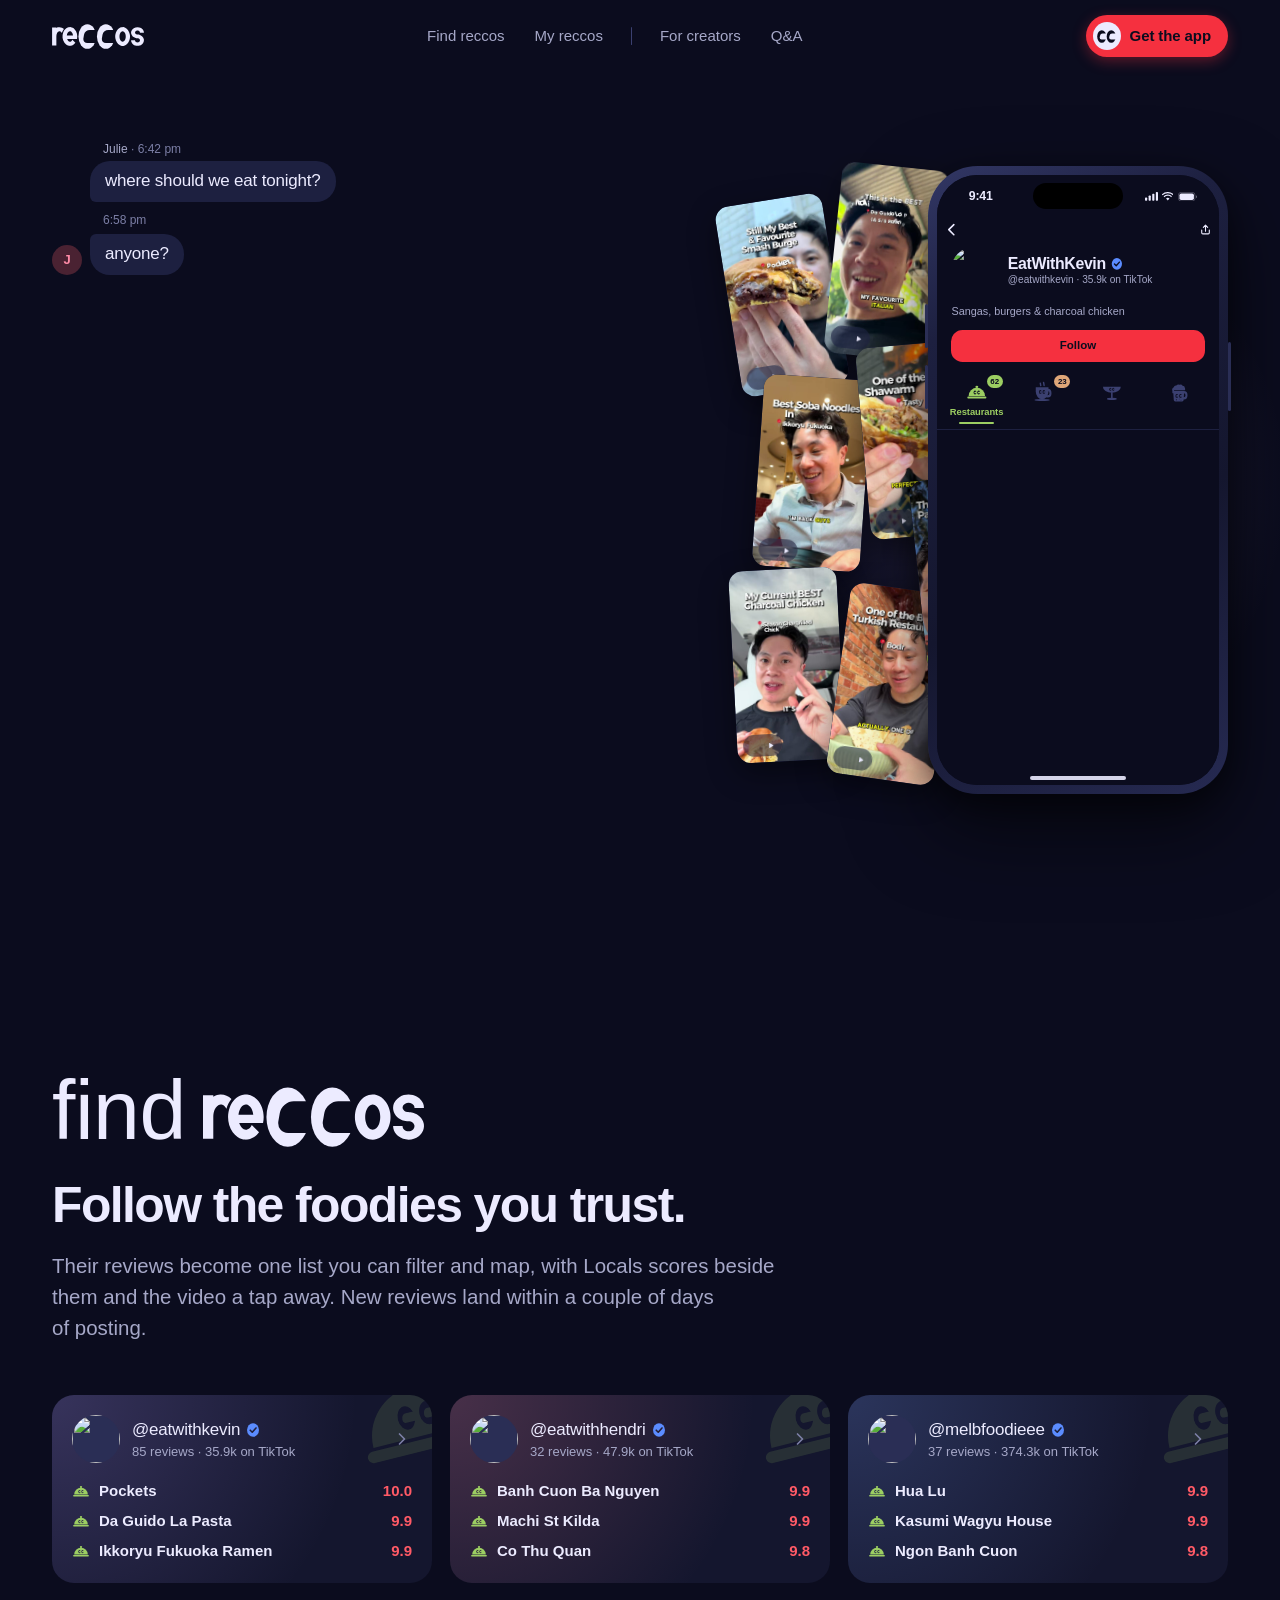
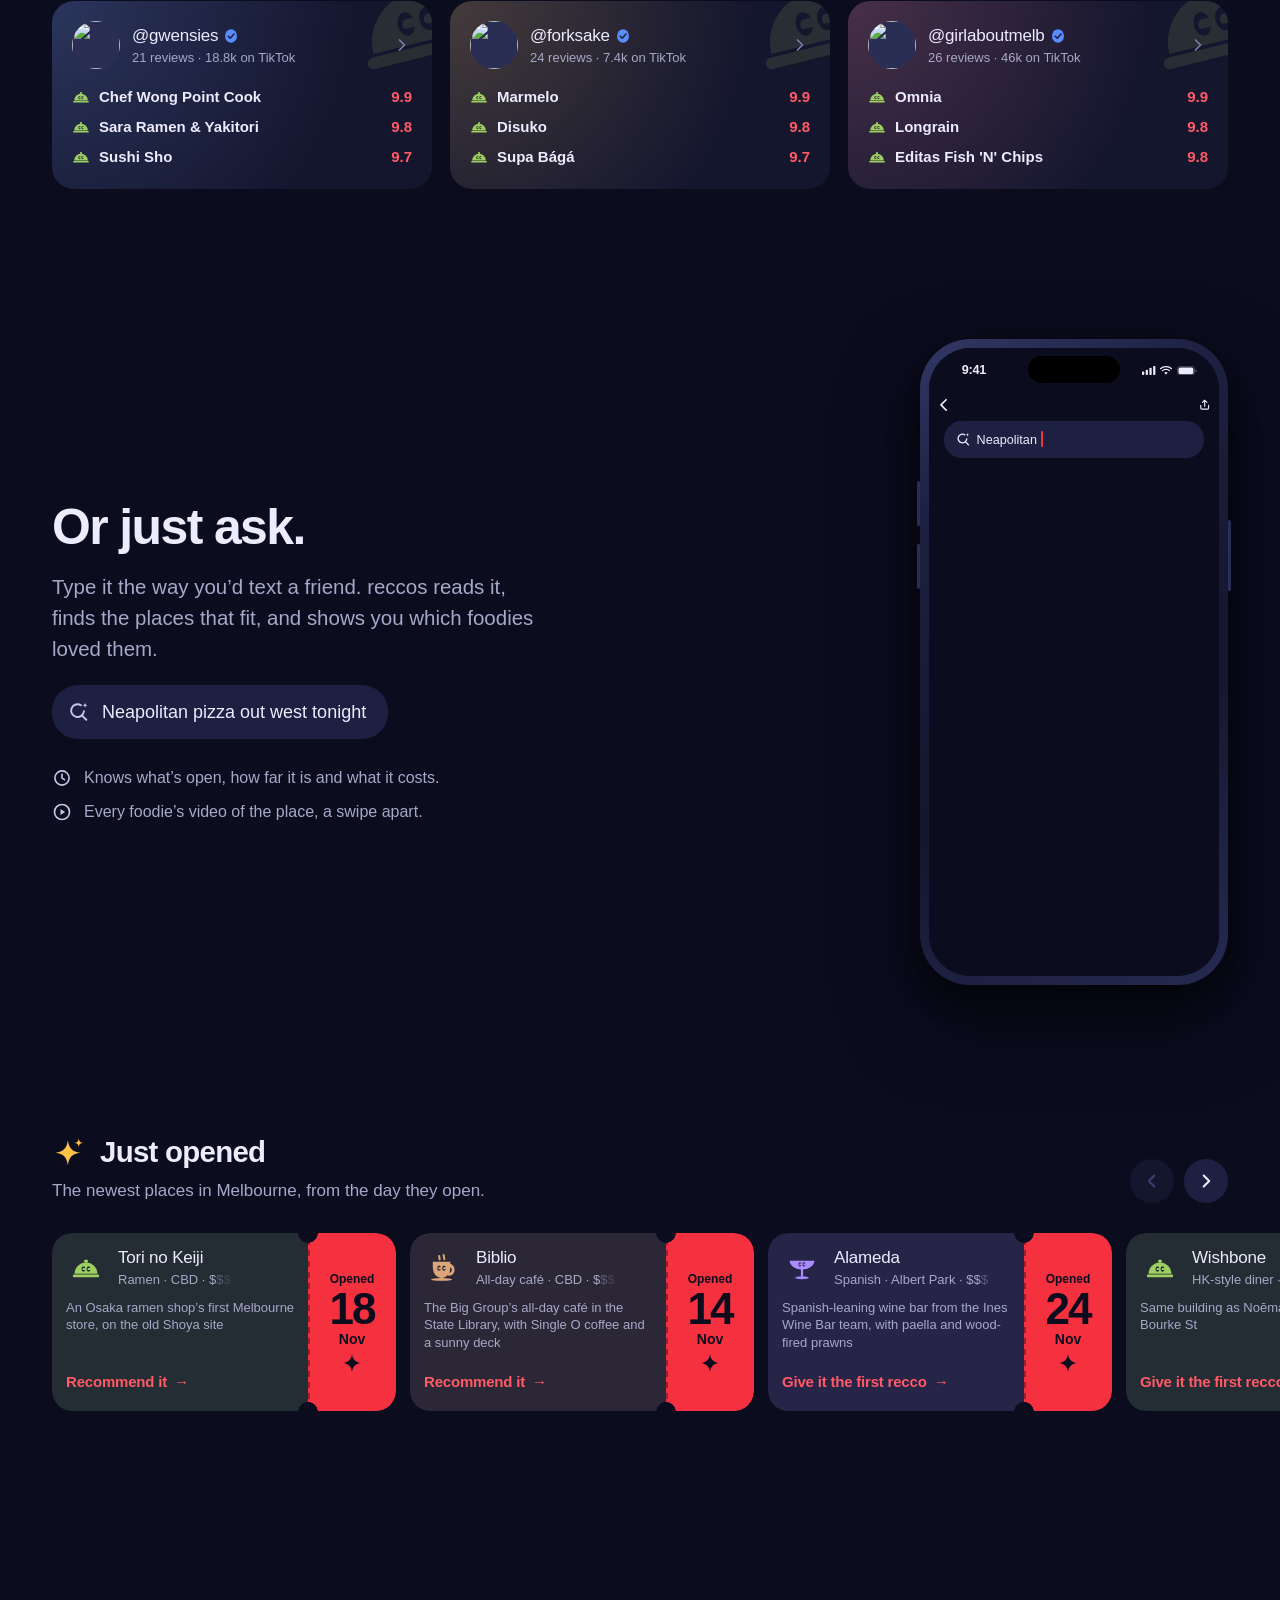
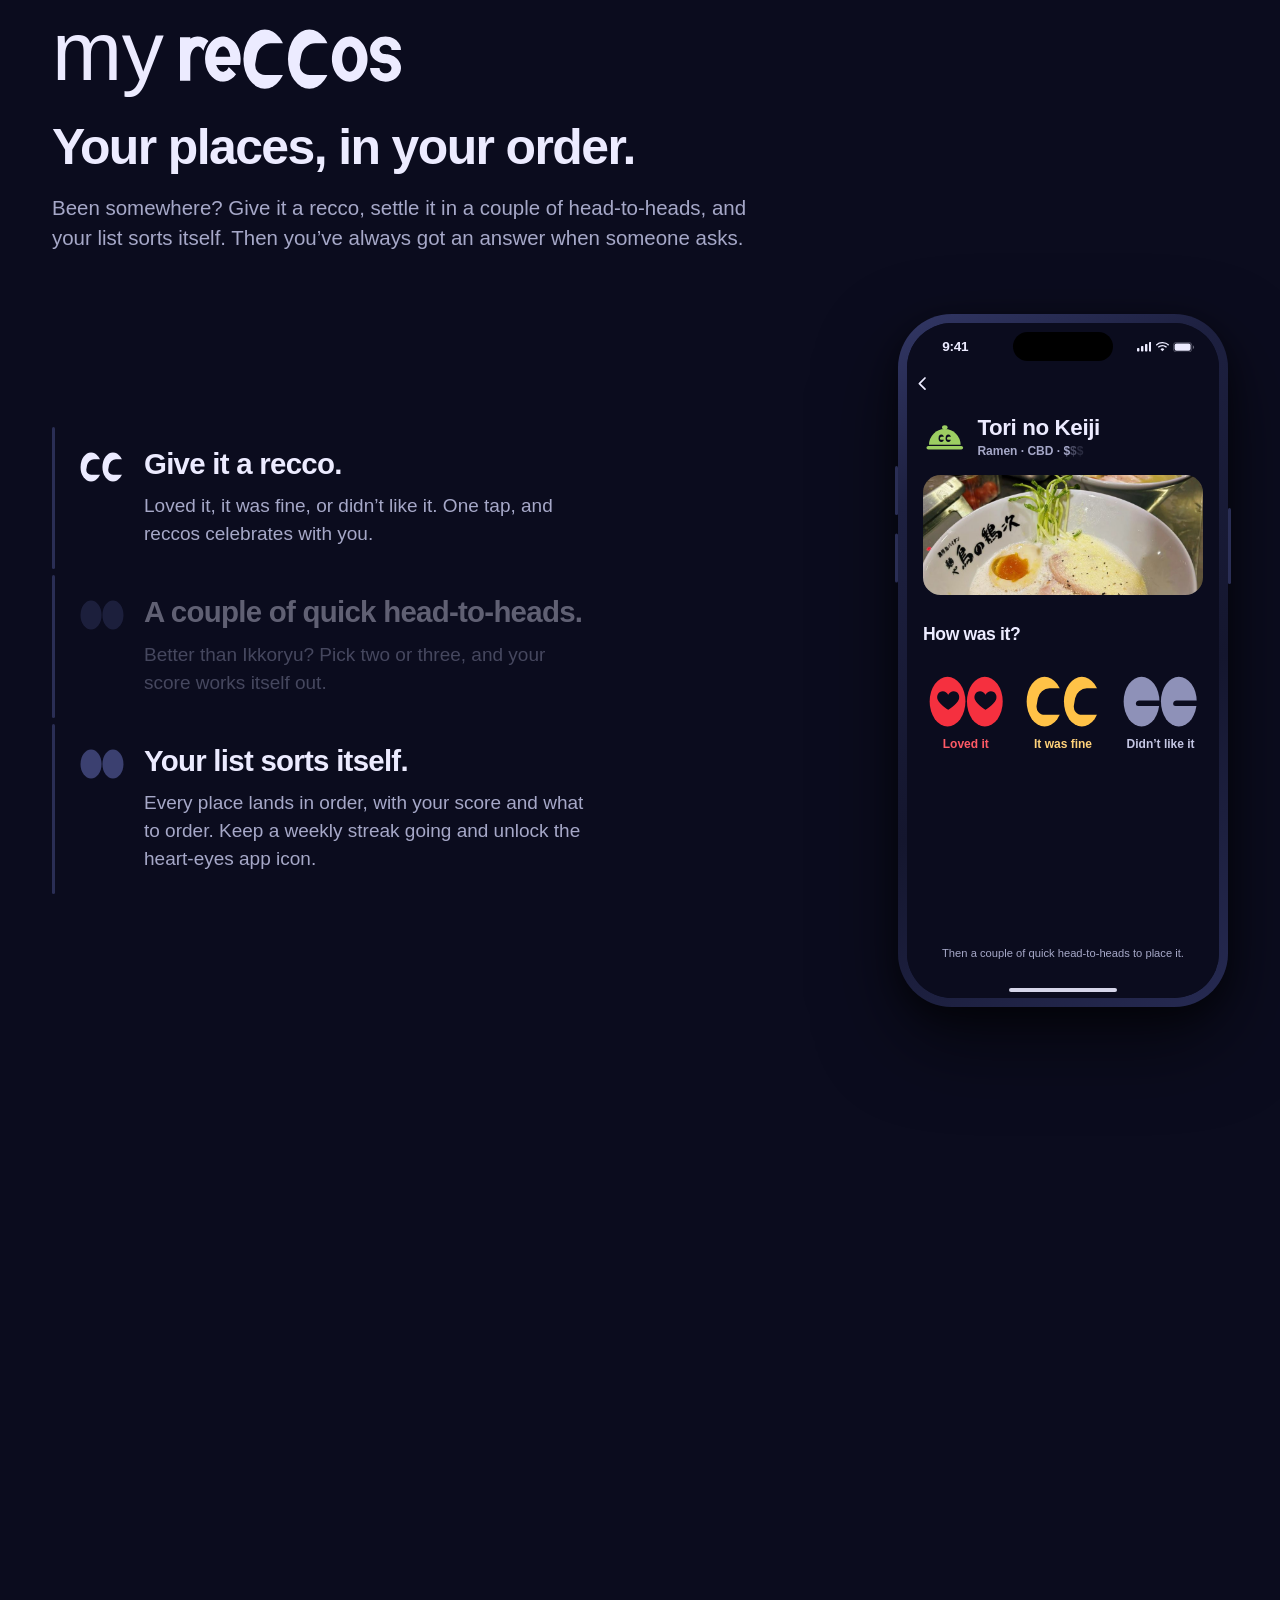
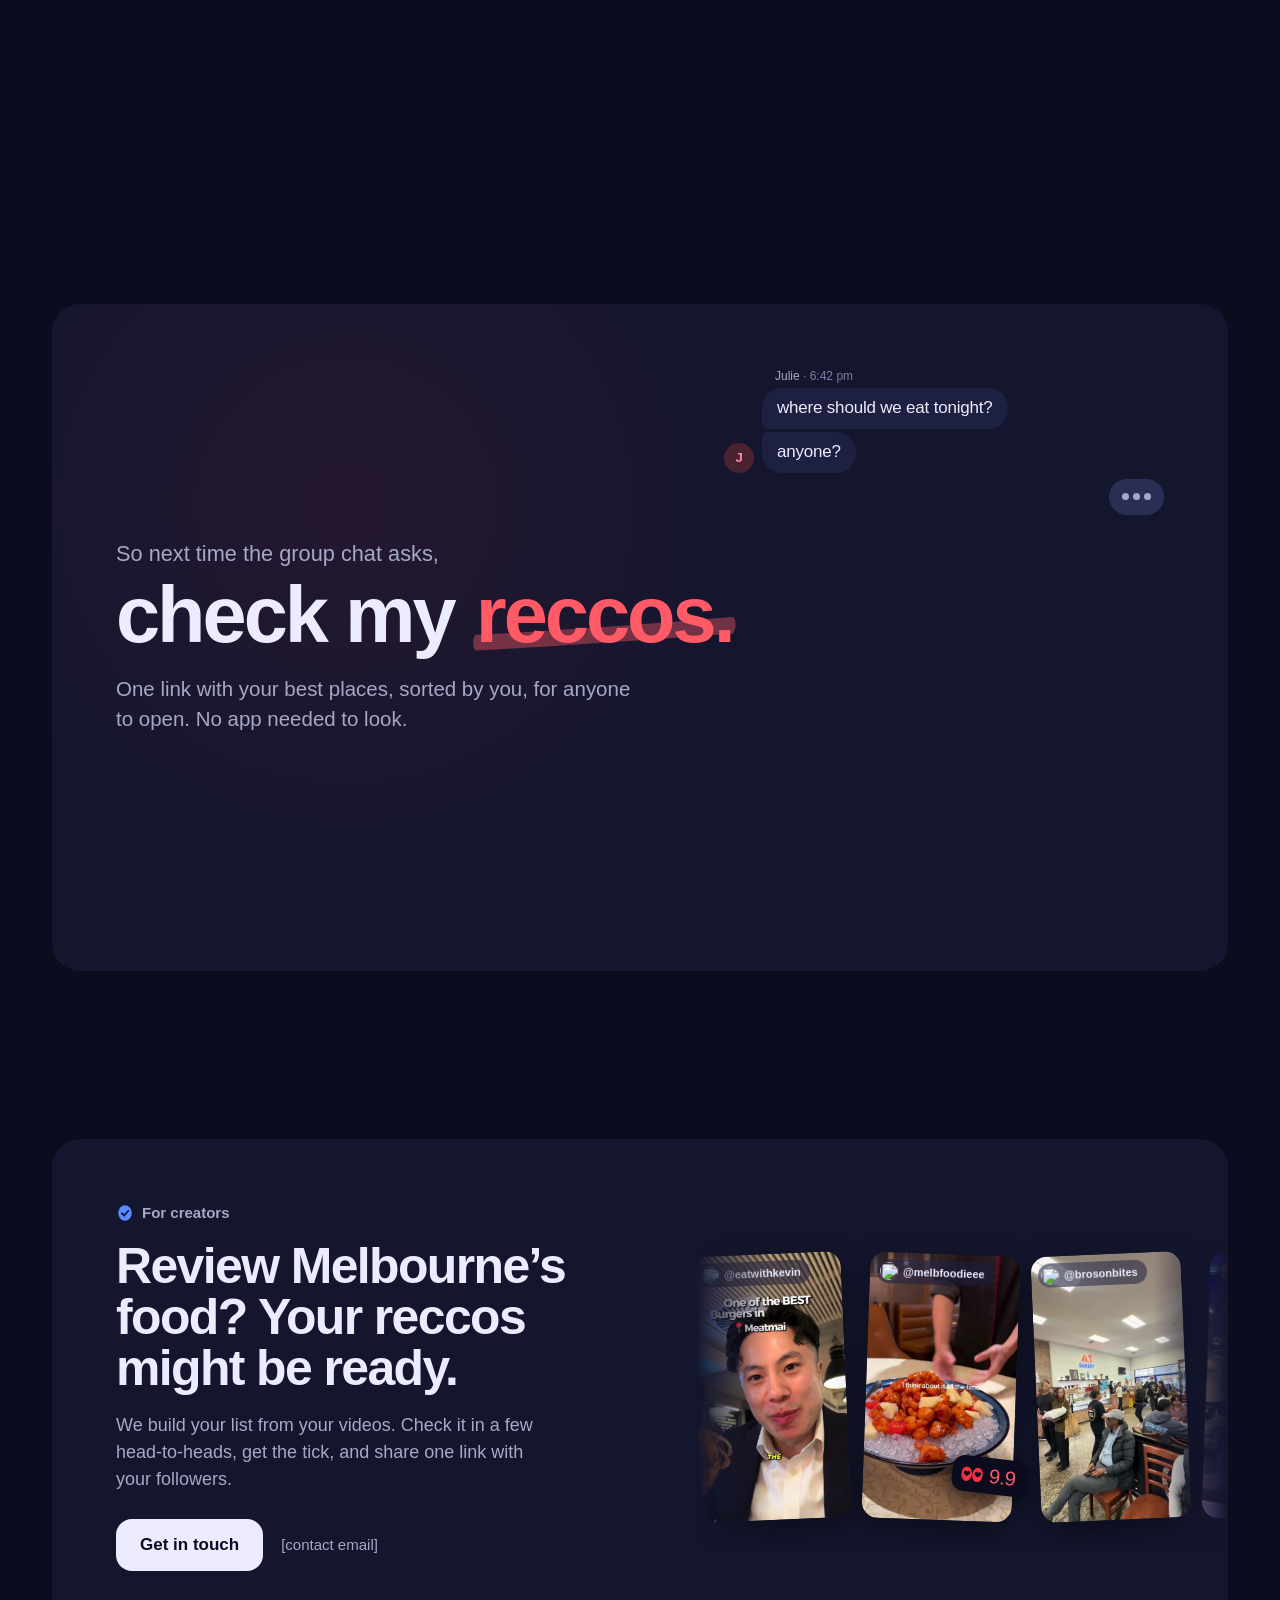
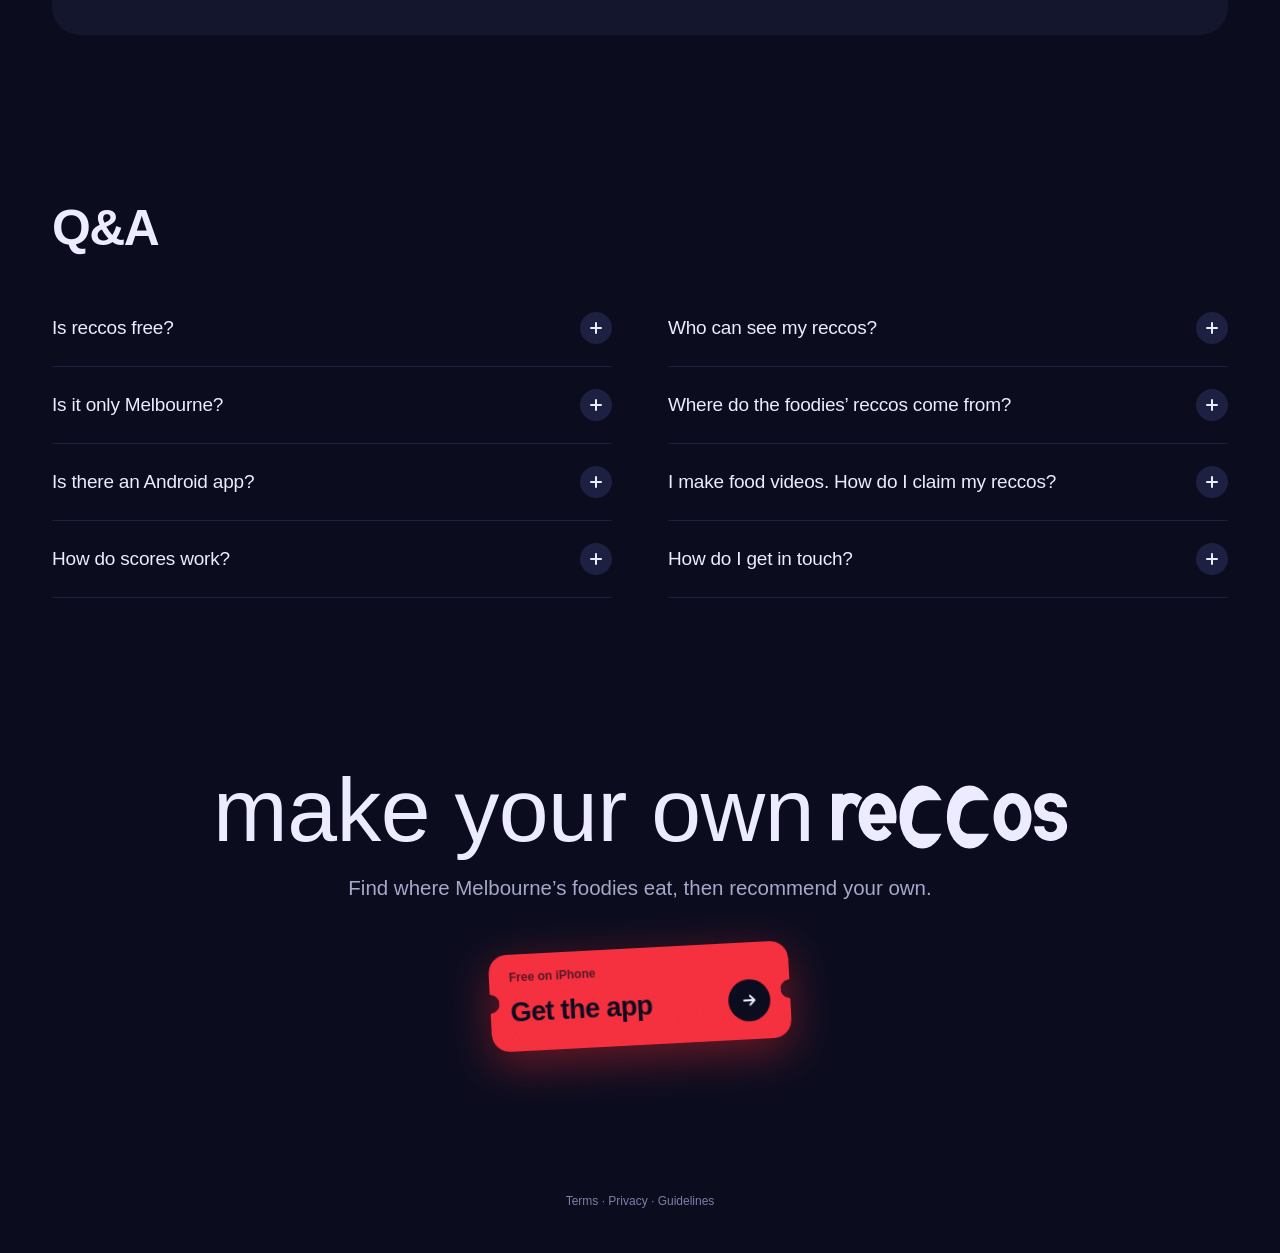
==== commit 91e4ddd5: "Terms, Privacy, Guidelines and Help pages site/terms, site/privacy and site/guidelines render the ap" ====
--- a/site/index.html
+++ b/site/index.html
@@ -8,9 +8,9 @@
 <meta name="robots" content="noindex">
 <meta name="theme-color" content="#0B0C1E">
 <meta name="color-scheme" content="dark">
-<link rel="icon" href="../favicon.svg" type="image/svg+xml">
-<link rel="icon" href="../favicon-32.png" sizes="32x32" type="image/png">
-<link rel="apple-touch-icon" href="../apple-touch-icon.png">
+<link rel="icon" href="favicon.svg" type="image/svg+xml">
+<link rel="icon" href="favicon-32.png" sizes="32x32" type="image/png">
+<link rel="apple-touch-icon" href="apple-touch-icon.png">
 <meta property="og:type" content="website">
 <meta property="og:title" content="reccos">
 <meta property="og:description" content="Melbourne’s food creators have reviewed hundreds of places on TikTok. reccos puts all their reviews in one place: scored, on a map and searchable, with the video a tap away. Free on iPhone.">
@@ -734,7 +734,7 @@
 </style>
 </head>
 <body>
-<div class="rc"><script>document.currentScript.parentNode.classList.add("js")</script><div class="defs" aria-hidden="true"><svg width="0" height="0"><defs><mask id="rxfine-s0" maskUnits="userSpaceOnUse" x="-224.5" y="-154.0" width="449.0" height="308"><rect x="-224.5" y="-154.0" width="449.0" height="308" fill="#fff"></rect><g clip-path="url(#rxk0)"><rect fill="#000" x="-156.5" y="-70.0" width="344" height="140" rx="52" transform="translate(-112.5 0) skewX(-10) translate(112.5 0)"></rect></g></mask><mask id="rxfine-s1" maskUnits="userSpaceOnUse" x="-224.5" y="-154.0" width="449.0" height="308"><rect x="-224.5" y="-154.0" width="449.0" height="308" fill="#fff"></rect><g clip-path="url(#rxk1)"><rect fill="#000" x="68.5" y="-70.0" width="344" height="140" rx="52" transform="translate(112.5 0) skewX(-10) translate(-112.5 0)"></rect></g></mask><symbol id="rx-fine-s" viewBox="-224.5 -154.0 449.0 308"><g fill="currentColor"><ellipse cx="-112.5" cy="0" rx="108" ry="150" mask="url(#rxfine-s0)"></ellipse><ellipse cx="112.5" cy="0" rx="108" ry="150" mask="url(#rxfine-s1)"></ellipse></g></symbol><clipPath id="rxk0"><ellipse cx="-112.5" cy="0" rx="168" ry="210"></ellipse></clipPath><clipPath id="rxk1"><ellipse cx="112.5" cy="0" rx="168" ry="210"></ellipse></clipPath><mask id="rxloved0" maskUnits="userSpaceOnUse" x="-224.5" y="-154.0" width="449.0" height="308"><rect x="-224.5" y="-154.0" width="449.0" height="308" fill="#fff"></rect><g clip-path="url(#rxk0)"><path d="M12 21.3s-7.6-4.7-9.9-9.5C.5 8 2.9 3.8 6.9 3.8c2.2 0 3.8 1.2 5.1 3.1 1.3-1.9 2.9-3.1 5.1-3.1 4 0 6.4 4.2 4.8 8-2.3 4.8-9.9 9.5-9.9 9.5z" fill="#000" transform="translate(-108.5 -6) scale(6.4) translate(-12 -12.5)"></path></g></mask><mask id="rxloved1" maskUnits="userSpaceOnUse" x="-224.5" y="-154.0" width="449.0" height="308"><rect x="-224.5" y="-154.0" width="449.0" height="308" fill="#fff"></rect><g clip-path="url(#rxk1)"><path d="M12 21.3s-7.6-4.7-9.9-9.5C.5 8 2.9 3.8 6.9 3.8c2.2 0 3.8 1.2 5.1 3.1 1.3-1.9 2.9-3.1 5.1-3.1 4 0 6.4 4.2 4.8 8-2.3 4.8-9.9 9.5-9.9 9.5z" fill="#000" transform="translate(116.5 -6) scale(6.4) translate(-12 -12.5)"></path></g></mask><symbol id="rx-loved" viewBox="-224.5 -154.0 449.0 308"><g fill="currentColor"><ellipse cx="-112.5" cy="0" rx="108" ry="150" mask="url(#rxloved0)"></ellipse><ellipse cx="112.5" cy="0" rx="108" ry="150" mask="url(#rxloved1)"></ellipse></g></symbol><mask id="rxfine0" maskUnits="userSpaceOnUse" x="-224.5" y="-154.0" width="449.0" height="308"><rect x="-224.5" y="-154.0" width="449.0" height="308" fill="#fff"></rect><g clip-path="url(#rxk0)"><rect fill="#000" x="-156.5" y="-80.0" width="344" height="160" rx="60" transform="translate(-112.5 0) skewX(-10) translate(112.5 0)"></rect></g></mask><mask id="rxfine1" maskUnits="userSpaceOnUse" x="-224.5" y="-154.0" width="449.0" height="308"><rect x="-224.5" y="-154.0" width="449.0" height="308" fill="#fff"></rect><g clip-path="url(#rxk1)"><rect fill="#000" x="68.5" y="-80.0" width="344" height="160" rx="60" transform="translate(112.5 0) skewX(-10) translate(-112.5 0)"></rect></g></mask><symbol id="rx-fine" viewBox="-224.5 -154.0 449.0 308"><g fill="currentColor"><ellipse cx="-112.5" cy="0" rx="108" ry="150" mask="url(#rxfine0)"></ellipse><ellipse cx="112.5" cy="0" rx="108" ry="150" mask="url(#rxfine1)"></ellipse></g></symbol><mask id="rxdisliked0" maskUnits="userSpaceOnUse" x="-224.5" y="-154.0" width="449.0" height="308"><rect x="-224.5" y="-154.0" width="449.0" height="308" fill="#fff"></rect><g clip-path="url(#rxk0)"><rect x="-146.5" y="-7.0" width="344" height="34" rx="17.0" fill="#000" transform="translate(-112.5 10) skewX(-10) translate(112.5 -10)"></rect></g></mask><mask id="rxdisliked1" maskUnits="userSpaceOnUse" x="-224.5" y="-154.0" width="449.0" height="308"><rect x="-224.5" y="-154.0" width="449.0" height="308" fill="#fff"></rect><g clip-path="url(#rxk1)"><rect x="78.5" y="-7.0" width="344" height="34" rx="17.0" fill="#000" transform="translate(112.5 10) skewX(-10) translate(-112.5 -10)"></rect></g></mask><symbol id="rx-disliked" viewBox="-224.5 -154.0 449.0 308"><g fill="currentColor"><ellipse cx="-112.5" cy="0" rx="108" ry="150" mask="url(#rxdisliked0)"></ellipse><ellipse cx="112.5" cy="0" rx="108" ry="150" mask="url(#rxdisliked1)"></ellipse></g></symbol><clipPath id="lmsrestaurants1e0"><ellipse cx="124.6" cy="160.0" rx="23.8" ry="31.4"></ellipse></clipPath><clipPath id="lmsrestaurants1e1"><ellipse cx="175.4" cy="160.0" rx="23.8" ry="31.4"></ellipse></clipPath><mask id="lmsrestaurants1" maskUnits="userSpaceOnUse" x="-40" y="-40" width="380" height="380"><rect x="-40" y="-40" width="380" height="380" fill="#fff"></rect><g><g><ellipse fill="#000" cx="124.6" cy="160.0" rx="19.4" ry="27.0"></ellipse><g clip-path="url(#lmsrestaurants1e0)"><rect fill="#fff" x="115.6" y="149.2" width="54.0" height="21.6" rx="9.0" transform="translate(124.6 160.0) skewX(-10) translate(-124.6 -160.0)"></rect></g></g><g><ellipse fill="#000" cx="175.4" cy="160.0" rx="19.4" ry="27.0"></ellipse><g clip-path="url(#lmsrestaurants1e1)"><rect fill="#fff" x="166.4" y="149.2" width="54.0" height="21.6" rx="9.0" transform="translate(175.4 160.0) skewX(-10) translate(-175.4 -160.0)"></rect></g></g></g></mask><symbol id="lm-restaurants" viewBox="0 0 300 300"><g fill="currentColor"><g><rect x="18" y="216" width="264" height="26" rx="13"></rect></g><g><g mask="url(#lmsrestaurants1)"><path d="M36 208 A114 114 0 0 1 264 208 Z"></path><ellipse cx="150" cy="82" rx="20" ry="16"></ellipse></g></g></g></symbol><clipPath id="lmscafes0e0"><ellipse cx="101.3" cy="152.0" rx="23.1" ry="30.4"></ellipse></clipPath><clipPath id="lmscafes0e1"><ellipse cx="150.7" cy="152.0" rx="23.1" ry="30.4"></ellipse></clipPath><mask id="lmscafes0" maskUnits="userSpaceOnUse" x="-40" y="-40" width="380" height="380"><rect x="-40" y="-40" width="380" height="380" fill="#fff"></rect><g><g><ellipse fill="#000" cx="101.3" cy="152.0" rx="18.7" ry="26.0"></ellipse><g clip-path="url(#lmscafes0e0)"><rect fill="#fff" x="92.6" y="141.6" width="52.0" height="20.8" rx="8.7" transform="translate(101.3 152.0) skewX(-10) translate(-101.3 -152.0)"></rect></g></g><g><ellipse fill="#000" cx="150.7" cy="152.0" rx="18.7" ry="26.0"></ellipse><g clip-path="url(#lmscafes0e1)"><rect fill="#fff" x="142.1" y="141.6" width="52.0" height="20.8" rx="8.7" transform="translate(150.7 152.0) skewX(-10) translate(-150.7 -152.0)"></rect></g></g></g></mask><symbol id="lm-cafes" viewBox="0 0 300 300"><g fill="currentColor"><g><g mask="url(#lmscafes0)"><path fill-rule="evenodd" d="M204 108 a52 60 0 1 1 0 120 a52 60 0 1 1 0 -120 Z M204 140 a24 28 0 1 0 0 56 a24 28 0 1 0 0 -56 Z"></path><path d="M38 88 H214 V146 A88 106 0 0 1 38 146 Z"></path></g></g><g><ellipse cx="126" cy="264" rx="106" ry="14"></ellipse></g><g><rect x="94" y="20" width="20" height="54" rx="10" transform="rotate(-10 104 47)"></rect><rect x="140" y="10" width="20" height="62" rx="10" transform="rotate(-10 150 41)"></rect></g></g></symbol><clipPath id="lmsbars0e0"><ellipse cx="129.9" cy="114.0" rx="19.5" ry="25.4"></ellipse></clipPath><clipPath id="lmsbars0e1"><ellipse cx="170.1" cy="114.0" rx="19.5" ry="25.4"></ellipse></clipPath><mask id="lmsbars0" maskUnits="userSpaceOnUse" x="-40" y="-40" width="380" height="380"><rect x="-40" y="-40" width="380" height="380" fill="#fff"></rect><g><g><ellipse fill="#000" cx="129.9" cy="114.0" rx="15.1" ry="21.0"></ellipse><g clip-path="url(#lmsbars0e0)"><rect fill="#fff" x="122.9" y="105.6" width="42.0" height="16.8" rx="7.0" transform="translate(129.9 114.0) skewX(-10) translate(-129.9 -114.0)"></rect></g></g><g><ellipse fill="#000" cx="170.1" cy="114.0" rx="15.1" ry="21.0"></ellipse><g clip-path="url(#lmsbars0e1)"><rect fill="#fff" x="163.1" y="105.6" width="42.0" height="16.8" rx="7.0" transform="translate(170.1 114.0) skewX(-10) translate(-170.1 -114.0)"></rect></g></g></g></mask><symbol id="lm-bars" viewBox="0 0 300 300"><g fill="currentColor"><g><g mask="url(#lmsbars0)"><path d="M26 78 H274 A124 86 0 0 1 26 78 Z"></path><rect x="139" y="152" width="22" height="90" rx="11"></rect><ellipse cx="150" cy="248" rx="68" ry="15"></ellipse></g></g></g></symbol><clipPath id="lmspubs0e0"><ellipse cx="108.6" cy="206.0" rx="23.8" ry="31.4"></ellipse></clipPath><clipPath id="lmspubs0e1"><ellipse cx="159.4" cy="206.0" rx="23.8" ry="31.4"></ellipse></clipPath><mask id="lmspubs0" maskUnits="userSpaceOnUse" x="-40" y="-40" width="380" height="380"><rect x="-40" y="-40" width="380" height="380" fill="#fff"></rect><g><g><ellipse fill="#000" cx="108.6" cy="206.0" rx="19.4" ry="27.0"></ellipse><g clip-path="url(#lmspubs0e0)"><rect fill="#fff" x="99.6" y="195.2" width="54.0" height="21.6" rx="9.0" transform="translate(108.6 206.0) skewX(-10) translate(-108.6 -206.0)"></rect></g></g><g><ellipse fill="#000" cx="159.4" cy="206.0" rx="19.4" ry="27.0"></ellipse><g clip-path="url(#lmspubs0e1)"><rect fill="#fff" x="150.4" y="195.2" width="54.0" height="21.6" rx="9.0" transform="translate(159.4 206.0) skewX(-10) translate(-159.4 -206.0)"></rect></g></g></g><rect fill="#000" x="30" y="126" width="210" height="10"></rect><g><circle fill="#000" cx="102" cy="258" r="7"></circle><circle fill="#000" cx="166" cy="266" r="5"></circle><circle fill="#000" cx="148" cy="250" r="4"></circle></g></mask><symbol id="lm-pubs" viewBox="0 0 300 300"><g fill="currentColor"><g><g mask="url(#lmspubs0)"><path fill-rule="evenodd" d="M206 140 a50 58 0 1 1 0 116 a50 58 0 1 1 0 -116 Z M206 170 a22 28 0 1 0 0 56 a22 28 0 1 0 0 -56 Z"></path><path d="M58 134 H210 L202 264 Q200 282 182 282 H86 Q68 282 66 264 Z"></path></g></g><g><g><path d="M44 128 Q42 98 66 88 Q72 58 102 62 Q120 40 146 52 Q174 42 188 66 Q218 66 220 98 Q226 112 222 128 Z"></path></g><g><rect x="46" y="112" width="24" height="58" rx="12"></rect></g></g></g></symbol><clipPath id="lmsstreak0e0"><ellipse cx="127.7" cy="202.0" rx="21.7" ry="28.4"></ellipse></clipPath><clipPath id="lmsstreak0e1"><ellipse cx="172.3" cy="202.0" rx="21.7" ry="28.4"></ellipse></clipPath><mask id="lmsstreak0" maskUnits="userSpaceOnUse" x="-40" y="-40" width="380" height="380"><rect x="-40" y="-40" width="380" height="380" fill="#fff"></rect><g><g><ellipse fill="#000" cx="127.7" cy="202.0" rx="17.3" ry="24.0"></ellipse><g clip-path="url(#lmsstreak0e0)"><rect fill="#fff" x="119.7" y="192.4" width="48.0" height="19.2" rx="8.0" transform="translate(127.7 202.0) skewX(-10) translate(-127.7 -202.0)"></rect></g></g><g><ellipse fill="#000" cx="172.3" cy="202.0" rx="17.3" ry="24.0"></ellipse><g clip-path="url(#lmsstreak0e1)"><rect fill="#fff" x="164.3" y="192.4" width="48.0" height="19.2" rx="8.0" transform="translate(172.3 202.0) skewX(-10) translate(-172.3 -202.0)"></rect></g></g></g></mask><symbol id="lm-streak" viewBox="0 0 300 300"><g fill="currentColor"><g><g mask="url(#lmsstreak0)"><path d="M152 24 C198 94 246 130 246 194 A96 90 0 0 1 54 194 C54 150 80 124 98 92 C110 116 122 128 134 132 C132 96 138 58 152 24 Z"></path></g></g></g></symbol><symbol id="lm-opened" viewBox="0 0 300 300"><g fill="currentColor"><g><path d="M140 46 C150 118 178 146 250 156 C178 166 150 194 140 266 C130 194 102 166 30 156 C102 146 130 118 140 46 Z"></path></g><g><path d="M236 30 C239 56 248 65 274 68 C248 71 239 80 236 106 C233 80 224 71 198 68 C224 65 233 56 236 30 Z"></path></g></g></symbol><clipPath id="lmswant0e0"><ellipse cx="123.1" cy="120.0" rx="25.3" ry="33.4"></ellipse></clipPath><clipPath id="lmswant0e1"><ellipse cx="176.9" cy="120.0" rx="25.3" ry="33.4"></ellipse></clipPath><mask id="lmswant0" maskUnits="userSpaceOnUse" x="-40" y="-40" width="380" height="380"><rect x="-40" y="-40" width="380" height="380" fill="#fff"></rect><g><g><ellipse fill="#000" cx="123.1" cy="120.0" rx="20.9" ry="29.0"></ellipse><g clip-path="url(#lmswant0e0)"><rect fill="#fff" x="113.5" y="108.4" width="58.0" height="23.2" rx="9.7" transform="translate(123.1 120.0) skewX(-10) translate(-123.1 -120.0)"></rect></g></g><g><ellipse fill="#000" cx="176.9" cy="120.0" rx="20.9" ry="29.0"></ellipse><g clip-path="url(#lmswant0e1)"><rect fill="#fff" x="167.2" y="108.4" width="58.0" height="23.2" rx="9.7" transform="translate(176.9 120.0) skewX(-10) translate(-176.9 -120.0)"></rect></g></g></g></mask><symbol id="lm-want" viewBox="0 0 300 300"><g fill="currentColor"><g><g mask="url(#lmswant0)"><path d="M90 34 H210 Q228 34 228 52 V272 L150 222 L72 272 V52 Q72 34 90 34 Z"></path></g></g></g></symbol><clipPath id="lmslocals1e0"><ellipse cx="123.1" cy="120.0" rx="25.3" ry="33.4"></ellipse></clipPath><clipPath id="lmslocals1e1"><ellipse cx="176.9" cy="120.0" rx="25.3" ry="33.4"></ellipse></clipPath><mask id="lmslocals1" maskUnits="userSpaceOnUse" x="-40" y="-40" width="380" height="380"><rect x="-40" y="-40" width="380" height="380" fill="#fff"></rect><g><g><ellipse fill="#000" cx="123.1" cy="120.0" rx="20.9" ry="29.0"></ellipse><g clip-path="url(#lmslocals1e0)"><rect fill="#fff" x="113.5" y="108.4" width="58.0" height="23.2" rx="9.7" transform="translate(123.1 120.0) skewX(-10) translate(-123.1 -120.0)"></rect></g></g><g><ellipse fill="#000" cx="176.9" cy="120.0" rx="20.9" ry="29.0"></ellipse><g clip-path="url(#lmslocals1e1)"><rect fill="#fff" x="167.2" y="108.4" width="58.0" height="23.2" rx="9.7" transform="translate(176.9 120.0) skewX(-10) translate(-176.9 -120.0)"></rect></g></g></g></mask><symbol id="lm-locals" viewBox="0 0 300 300"><g fill="currentColor"><g><ellipse cx="150" cy="288" rx="44" ry="8" opacity="0.35"></ellipse></g><g><g mask="url(#lmslocals1)"><path d="M150 278 C110 220 60 176 60 120 A90 90 0 0 1 240 120 C240 176 190 220 150 278 Z"></path></g></g></g></symbol><mask id="lmsverified0" maskUnits="userSpaceOnUse" x="-40" y="-40" width="380" height="380"><rect x="-40" y="-40" width="380" height="380" fill="#fff"></rect><path d="M98 154 L136 192 L206 112" fill="none" stroke="#000" stroke-width="30" stroke-linecap="round" stroke-linejoin="round"></path></mask><symbol id="lm-verified" viewBox="0 0 300 300"><g fill="currentColor"><g><g mask="url(#lmsverified0)"><ellipse cx="150" cy="150" rx="112" ry="128"></ellipse></g></g></g></symbol><symbol id="rc-hat" viewBox="0 0 64 64"><g fill="currentColor"><circle cx="15" cy="23" r="13"></circle><circle cx="32" cy="15" r="15.5"></circle><circle cx="49" cy="23" r="13"></circle><path d="M13 27 H51 L47 49 H17 Z"></path></g><g fill="#0B0C1E" opacity="0.16"><rect x="25" y="31" width="2.6" height="17" rx="1.3"></rect><rect x="36.4" y="31" width="2.6" height="17" rx="1.3"></rect></g><rect x="15" y="50" width="34" height="11" rx="3.5" fill="currentColor"></rect><rect x="15" y="50" width="34" height="11" rx="3.5" fill="#0B0C1E" opacity="0.22"></rect></symbol></defs></svg></div><div class="pg"><header class="hd"><div class="w"><a class="brand" href="#top" aria-label="reccos, back to the top"><svg class="wm live" viewBox="0 -2 1116.65 304" role="img" aria-label="reccos"><defs><mask id="w10" maskUnits="userSpaceOnUse" x="310.6" y="-6" width="236" height="312"><rect x="310.6" y="-6" width="236" height="312" fill="#fff"/><rect class="open" x="384.6" y="70" width="344" height="160" rx="60" fill="#000" transform="translate(428.6 150) skewX(-10) translate(-428.6 -150)"/><rect class="shut" x="394.6" y="143" width="344" height="22" rx="11" fill="#000" transform="translate(428.6 154) skewX(-10) translate(-428.6 -154)"/></mask><mask id="w11" maskUnits="userSpaceOnUse" x="535.6" y="-6" width="236" height="312"><rect x="535.6" y="-6" width="236" height="312" fill="#fff"/><rect class="open" x="609.6" y="70" width="344" height="160" rx="60" fill="#000" transform="translate(653.6 150) skewX(-10) translate(-653.6 -150)"/><rect class="shut" x="619.6" y="143" width="344" height="22" rx="11" fill="#000" transform="translate(653.6 154) skewX(-10) translate(-653.6 -154)"/></mask></defs><g fill="currentColor"><path d="M52 46.66L52 40L0 40L0 260L52 260C52 223.33 52 186.67 52 150C52 136.69 54.34 123.09 59.9 110.94C65.2 99.35 75.01 86.74 88.83 86.03C90.63 85.94 92.43 86.06 94.19 86.39C96.57 86.83 98.87 87.65 101.03 88.76C104.03 90.29 106.74 92.35 109.13 94.71C112.94 98.44 115.98 102.9 118.46 107.6C123.55 89.77 131.93 72.89 143.74 58.55C128.3 43.95 108.14 35.08 86.69 36.08C81.32 36.33 75.99 37.19 70.82 38.62C64.23 40.44 57.88 43.17 52 46.66ZM283.25 226.63L246.39 189.77C244.07 194.69 241.19 199.38 237.54 203.43C235.05 206.19 232.2 208.65 228.98 210.52C226.66 211.87 224.14 212.9 221.5 213.47C219.67 213.87 217.8 214.05 215.92 213.99C201.39 213.54 191.25 199.96 185.96 187.81C184.85 185.26 183.89 182.65 183.06 180L303.45 180C312.25 139.24 302.75 91.3 272.86 61C266.19 54.24 258.52 48.44 250.04 44.15C243.5 40.84 236.5 38.43 229.28 37.13C223.47 36.09 217.54 35.76 211.65 36.17C206.85 36.51 202.08 37.34 197.44 38.62C168.05 46.74 146.79 71.76 135.98 99.37C120 140.22 124.32 191.19 150.31 227.07C157 236.31 165.18 244.53 174.68 250.87C181.04 255.11 187.98 258.49 195.29 260.75C200.78 262.45 206.47 263.51 212.21 263.86C216.8 264.15 221.43 263.99 225.99 263.38C249.67 260.24 269.53 245.69 283.25 226.63ZM253.95 138L179.3 138C179.77 133.8 180.5 129.62 181.51 125.51C182.27 122.43 183.18 119.4 184.27 116.43C185.07 114.25 185.96 112.1 186.95 110.01C192.34 98.68 202.11 86.58 215.69 86.02C217.64 85.94 219.6 86.11 221.5 86.53C224.22 87.12 226.81 88.2 229.2 89.61C232.67 91.66 235.7 94.39 238.31 97.45C241.91 101.67 244.75 106.51 247 111.56C250.73 119.91 252.93 128.93 253.95 138ZM947.62 149.3C947.59 142.32 947.05 135.35 946 128.45C940.77 94.07 921.89 58.93 889.5 43.39C885.25 41.35 880.81 39.69 876.26 38.47C870.01 36.8 863.54 35.95 857.07 36C850.59 36.05 844.13 37 837.9 38.77C833.36 40.06 828.94 41.79 824.72 43.89C792.5 59.92 773.94 95.32 769.04 129.82C768.06 136.73 767.59 143.72 767.62 150.7C767.66 157.68 768.2 164.65 769.25 171.55C774.47 205.93 793.35 241.07 825.75 256.61C830 258.65 834.43 260.31 838.98 261.53C845.23 263.2 851.7 264.05 858.17 264C864.65 263.95 871.11 263 877.34 261.23C881.88 259.94 886.3 258.21 890.53 256.11C922.74 240.08 941.3 204.68 946.2 170.18C947.18 163.27 947.65 156.28 947.62 149.3ZM895.62 150.39C895.6 154.95 895.3 159.51 894.7 164.02C894.21 167.67 893.53 171.29 892.64 174.85C891.93 177.69 891.09 180.49 890.1 183.24C889.27 185.53 888.34 187.79 887.29 189.99C881.75 201.64 871.5 214.14 857.39 214C843.37 213.85 833.27 201.31 827.81 189.68C826.77 187.47 825.85 185.2 825.03 182.9C824 180.03 823.14 177.09 822.43 174.13C821.56 170.55 820.91 166.91 820.45 163.26C819.88 158.73 819.61 154.17 819.62 149.61C819.64 145.05 819.94 140.49 820.55 135.98C821.03 132.33 821.71 128.71 822.6 125.15C823.31 122.31 824.16 119.51 825.15 116.76C825.98 114.47 826.91 112.21 827.95 110.01C833.49 98.36 843.74 85.86 857.86 86C871.88 86.15 881.98 98.69 887.44 110.32C888.47 112.53 889.4 114.8 890.22 117.1C891.24 119.97 892.1 122.91 892.82 125.87C893.68 129.45 894.34 133.09 894.8 136.74C895.37 141.27 895.64 145.83 895.62 150.39ZM1008.74 194.5L960.65 194.5C960.68 202.37 962.17 210.18 965.05 217.51C967.46 223.63 970.8 229.36 974.88 234.52C978.23 238.76 982.07 242.6 986.27 246C1015.71 269.77 1060.61 269.97 1090.32 246.56C1094.92 242.94 1099.1 238.79 1102.7 234.17C1106.91 228.76 1110.33 222.73 1112.71 216.3C1114.8 210.67 1116.09 204.75 1116.5 198.76C1116.85 193.79 1116.59 188.79 1115.74 183.88C1110.84 155.66 1087.83 135 1060.84 127.87C1057 126.86 1053.09 126.11 1049.15 125.63C1046.62 125.33 1044.07 125.13 1041.52 125.05C1038.38 124.94 1035.55 125.01 1032.44 124.49C1022.52 122.85 1012.19 116.73 1009.34 106.51C1006.47 96.18 1012.8 86.9 1021.68 82.12C1032.17 76.48 1045.85 76.58 1056.23 82.45C1063.81 86.75 1069.5 94.46 1068.54 103.5L1116.65 103.5C1116.63 96.12 1115.24 88.81 1112.56 81.93C1110.28 76.08 1107.11 70.6 1103.24 65.66C1097.34 58.12 1089.88 51.88 1081.59 47.15C1054.89 31.91 1020.01 32.3 993.74 48.31C985.74 53.19 978.6 59.51 973.01 67.04C969.37 71.95 966.4 77.37 964.29 83.11C962.34 88.46 961.13 94.09 960.77 99.77C960.47 104.46 960.74 109.19 961.57 113.81C966.54 141.64 989.96 161.41 1016.47 168.21C1021.23 169.44 1026.1 170.26 1031.01 170.67C1032.91 170.84 1034.82 170.94 1036.74 170.98C1039.1 171.03 1041.43 171.03 1043.78 171.38C1051.99 172.59 1059.95 176.83 1064.66 183.8C1066.07 185.88 1067.16 188.18 1067.84 190.61C1068.36 192.47 1068.64 194.41 1068.65 196.34C1068.73 207.52 1060.4 216.38 1050.3 220C1039.21 223.97 1025.82 222.03 1016.92 214.08C1014.02 211.49 1011.66 208.27 1010.22 204.65C1008.95 201.43 1008.43 197.95 1008.74 194.5Z" fill-rule="evenodd"/><ellipse cx="428.6" cy="150" rx="108" ry="150" mask="url(#w10)"/><ellipse cx="653.6" cy="150" rx="108" ry="150" mask="url(#w11)"/></g></svg></a><nav class="nav" aria-label="On this page"><a href="#find">Find reccos</a><a href="#mine">My reccos</a><span class="nav-sep" aria-hidden="true"></span><a href="#creators">For creators</a><a href="#faq">Q&amp;A</a></nav><a class="gta" href="#get"><span class="chip" aria-hidden="true"><svg class="mk eo" aria-hidden="true" focusable="false"><use href="#rx-fine-s" width="100%" height="100%"/></svg><svg class="mk eh" aria-hidden="true" focusable="false"><use href="#rx-loved" width="100%" height="100%"/></svg></span>Get the app</a></div></header><main><section class="hero w" id="top"><div class="hcopy"><div class="chat" data-loop aria-label="A group chat: where should we eat tonight? Sixteen minutes later: anyone?"><div class="msg m0"><span class="av ghost"></span><div class="mcol"><span class="who"><b>Julie</b> · 6:42 pm</span><span class="bub t1">where should we eat tonight?</span></div></div><div class="stamp st1">6:58 pm</div><div class="msg m1"><span class="av" style="background:#4A2232;color:#FF8BA7">J</span><span class="bub t2">anyone?</span></div></div><h1 class="h1">Stop scrolling for somewhere to eat.</h1><p class="lede">Melbourne’s food creators have reviewed hundreds of places on TikTok. <span class="hl hl-s">reccos puts all their reviews in one place:</span> scored, on a map and searchable, with the video a tap away.</p><div class="get" id="get"><div class="get-l"><a class="badge" href="#" aria-label="Download reccos on the App Store"><small>Download on the</small><span>App Store</span></a><p class="ionly">reccos is iPhone only for now.</p><button class="filmbtn" type="button" data-film><span class="pl"><svg viewBox="0 0 24 24" aria-hidden="true"><path d="M7 4.5v15a1 1 0 0 0 1.5.86l12.5-7.5a1 1 0 0 0 0-1.72L8.5 3.64A1 1 0 0 0 7 4.5Z" fill="#ECEBFF"/></svg></span><b>See how it works</b><i>1 min</i></button></div><div class="qr"><div class="qr-code"><svg viewBox="0 0 29 29" shape-rendering="crispEdges" aria-hidden="true"><path d="M0 0h7v1h-7zM9 0h5v1h-5zM15 0h1v1h-1zM18 0h1v1h-1zM22 0h7v1h-7zM0 1h1v1h-1zM6 1h1v1h-1zM9 1h1v1h-1zM15 1h2v1h-2zM20 1h1v1h-1zM22 1h1v1h-1zM28 1h1v1h-1zM0 2h1v1h-1zM2 2h3v1h-3zM6 2h1v1h-1zM11 2h5v1h-5zM18 2h2v1h-2zM22 2h1v1h-1zM24 2h3v1h-3zM28 2h1v1h-1zM0 3h1v1h-1zM2 3h3v1h-3zM6 3h1v1h-1zM10 3h2v1h-2zM13 3h2v1h-2zM17 3h1v1h-1zM22 3h1v1h-1zM24 3h3v1h-3zM28 3h1v1h-1zM0 4h1v1h-1zM2 4h3v1h-3zM6 4h1v1h-1zM8 4h1v1h-1zM10 4h1v1h-1zM12 4h4v1h-4zM19 4h1v1h-1zM22 4h1v1h-1zM24 4h3v1h-3zM28 4h1v1h-1zM0 5h1v1h-1zM6 5h1v1h-1zM9 5h4v1h-4zM15 5h6v1h-6zM22 5h1v1h-1zM28 5h1v1h-1zM0 6h7v1h-7zM8 6h1v1h-1zM10 6h1v1h-1zM12 6h1v1h-1zM14 6h1v1h-1zM16 6h1v1h-1zM18 6h1v1h-1zM20 6h1v1h-1zM22 6h7v1h-7zM8 7h1v1h-1zM10 7h1v1h-1zM13 7h1v1h-1zM16 7h1v1h-1zM2 8h2v1h-2zM6 8h4v1h-4zM11 8h2v1h-2zM15 8h1v1h-1zM18 8h2v1h-2zM21 8h2v1h-2zM24 8h1v1h-1zM0 9h3v1h-3zM4 9h2v1h-2zM10 9h3v1h-3zM15 9h1v1h-1zM17 9h2v1h-2zM21 9h2v1h-2zM24 9h1v1h-1zM28 9h1v1h-1zM1 10h2v1h-2zM5 10h2v1h-2zM9 10h2v1h-2zM12 10h2v1h-2zM16 10h3v1h-3zM20 10h1v1h-1zM22 10h2v1h-2zM25 10h1v1h-1zM27 10h1v1h-1zM1 11h3v1h-3zM7 11h1v1h-1zM10 11h2v1h-2zM13 11h2v1h-2zM17 11h4v1h-4zM25 11h1v1h-1zM28 11h1v1h-1zM0 12h4v1h-4zM6 12h3v1h-3zM12 12h1v1h-1zM15 12h4v1h-4zM21 12h1v1h-1zM23 12h1v1h-1zM26 12h3v1h-3zM0 13h2v1h-2zM4 13h2v1h-2zM7 13h1v1h-1zM9 13h2v1h-2zM13 13h1v1h-1zM16 13h2v1h-2zM19 13h1v1h-1zM22 13h2v1h-2zM25 13h4v1h-4zM1 14h2v1h-2zM5 14h6v1h-6zM12 14h1v1h-1zM14 14h1v1h-1zM16 14h4v1h-4zM21 14h1v1h-1zM23 14h3v1h-3zM27 14h2v1h-2zM0 15h1v1h-1zM2 15h2v1h-2zM5 15h1v1h-1zM8 15h2v1h-2zM11 15h2v1h-2zM16 15h4v1h-4zM22 15h1v1h-1zM24 15h2v1h-2zM28 15h1v1h-1zM0 16h2v1h-2zM4 16h1v1h-1zM6 16h2v1h-2zM10 16h4v1h-4zM18 16h1v1h-1zM21 16h1v1h-1zM24 16h2v1h-2zM27 16h2v1h-2zM4 17h1v1h-1zM7 17h2v1h-2zM12 17h2v1h-2zM15 17h3v1h-3zM20 17h1v1h-1zM23 17h1v1h-1zM26 17h1v1h-1zM0 18h1v1h-1zM5 18h2v1h-2zM9 18h4v1h-4zM14 18h1v1h-1zM17 18h2v1h-2zM20 18h1v1h-1zM22 18h1v1h-1zM24 18h1v1h-1zM26 18h1v1h-1zM2 19h1v1h-1zM4 19h2v1h-2zM7 19h2v1h-2zM15 19h2v1h-2zM21 19h3v1h-3zM25 19h2v1h-2zM28 19h1v1h-1zM1 20h1v1h-1zM3 20h6v1h-6zM13 20h1v1h-1zM16 20h13v1h-13zM8 21h4v1h-4zM13 21h3v1h-3zM17 21h4v1h-4zM24 21h2v1h-2zM27 21h2v1h-2zM0 22h7v1h-7zM8 22h1v1h-1zM11 22h2v1h-2zM14 22h1v1h-1zM17 22h1v1h-1zM19 22h2v1h-2zM22 22h1v1h-1zM24 22h1v1h-1zM26 22h2v1h-2zM0 23h1v1h-1zM6 23h1v1h-1zM14 23h1v1h-1zM17 23h2v1h-2zM20 23h1v1h-1zM24 23h1v1h-1zM27 23h1v1h-1zM0 24h1v1h-1zM2 24h3v1h-3zM6 24h1v1h-1zM9 24h2v1h-2zM12 24h1v1h-1zM14 24h2v1h-2zM17 24h1v1h-1zM20 24h8v1h-8zM0 25h1v1h-1zM2 25h3v1h-3zM6 25h1v1h-1zM8 25h1v1h-1zM12 25h2v1h-2zM17 25h3v1h-3zM24 25h1v1h-1zM26 25h2v1h-2zM0 26h1v1h-1zM2 26h3v1h-3zM6 26h1v1h-1zM8 26h1v1h-1zM10 26h1v1h-1zM14 26h1v1h-1zM16 26h1v1h-1zM20 26h1v1h-1zM23 26h1v1h-1zM28 26h1v1h-1zM0 27h1v1h-1zM6 27h1v1h-1zM10 27h1v1h-1zM15 27h1v1h-1zM20 27h1v1h-1zM24 27h2v1h-2zM27 27h1v1h-1zM0 28h7v1h-7zM9 28h2v1h-2zM12 28h2v1h-2zM16 28h1v1h-1zM18 28h6v1h-6zM25 28h1v1h-1zM27 28h1v1h-1z" fill="#0B0C1E"/></svg><span class="qr-mid"><svg class="mk eo" aria-hidden="true" focusable="false"><use href="#rx-fine-s" width="100%" height="100%"/></svg><svg class="mk eh" aria-hidden="true" focusable="false"><use href="#rx-loved" width="100%" height="100%"/></svg></span></div><div class="qr-t"><b>Scan to get reccos</b><span>Point your iPhone camera here.</span></div></div></div><ul class="facts"><li>Free on iPhone</li><li><span><b class="tab">19</b> foodies</span></li><li><span><b class="tab">641</b> reviews</span></li><li><span><b class="tab">509</b> places</span></li></ul></div><div class="sort" data-loop role="img" aria-label="Food creators’ TikTok reviews landing in reccos as their scored lists: @eatwithkevin, then @melbfoodieee, then @brosonbites"><div class="tg"><div class="tile" data-rows="0" style="--x:0%;--y:5%;--x2:1%;--y2:3%;--r:-9deg;--dd:-0.0s" aria-hidden="true"><div class="tile-in"><img src="img/still-pockets.jpg" alt="" decoding="async"><span class="tc"><img src="https://hlwwmqttvnimvvfjofrh.supabase.co/storage/v1/object/public/avatars/ae210ece-bb53-4df7-b770-71ef88e2fee3/tiktok-2026-11-21.jpg" alt=""><svg viewBox="0 0 24 24" aria-hidden="true"><path d="M7 4.5v15a1 1 0 0 0 1.5.86l12.5-7.5a1 1 0 0 0 0-1.72L8.5 3.64A1 1 0 0 0 7 4.5Z" fill="#ECEBFF"/></svg></span></div></div><div class="tile" data-rows="1" style="--x:21%;--y:0%;--x2:73%;--y2:10%;--r:6deg;--dd:-1.3s" aria-hidden="true"><div class="tile-in"><img src="img/still-daguido.jpg" alt="" decoding="async"><span class="tc"><img src="https://hlwwmqttvnimvvfjofrh.supabase.co/storage/v1/object/public/avatars/ae210ece-bb53-4df7-b770-71ef88e2fee3/tiktok-2026-11-21.jpg" alt=""><svg viewBox="0 0 24 24" aria-hidden="true"><path d="M7 4.5v15a1 1 0 0 0 1.5.86l12.5-7.5a1 1 0 0 0 0-1.72L8.5 3.64A1 1 0 0 0 7 4.5Z" fill="#ECEBFF"/></svg></span></div></div><div class="tile" data-rows="2" style="--x:6%;--y:32%;--x2:6%;--y2:27%;--r:4deg;--dd:-2.6s" aria-hidden="true"><div class="tile-in"><img src="img/still-ikkoryu.jpg" alt="" decoding="async"><span class="tc"><img src="https://hlwwmqttvnimvvfjofrh.supabase.co/storage/v1/object/public/avatars/ae210ece-bb53-4df7-b770-71ef88e2fee3/tiktok-2026-11-21.jpg" alt=""><svg viewBox="0 0 24 24" aria-hidden="true"><path d="M7 4.5v15a1 1 0 0 0 1.5.86l12.5-7.5a1 1 0 0 0 0-1.72L8.5 3.64A1 1 0 0 0 7 4.5Z" fill="#ECEBFF"/></svg></span></div></div><div class="tile" data-rows="3" style="--x:27%;--y:27%;--x2:71%;--y2:37%;--r:-5deg;--dd:-3.9s" aria-hidden="true"><div class="tile-in"><img src="img/still-tasty44.jpg" alt="" decoding="async"><span class="tc"><img src="https://hlwwmqttvnimvvfjofrh.supabase.co/storage/v1/object/public/avatars/ae210ece-bb53-4df7-b770-71ef88e2fee3/tiktok-2026-11-21.jpg" alt=""><svg viewBox="0 0 24 24" aria-hidden="true"><path d="M7 4.5v15a1 1 0 0 0 1.5.86l12.5-7.5a1 1 0 0 0 0-1.72L8.5 3.64A1 1 0 0 0 7 4.5Z" fill="#ECEBFF"/></svg></span></div></div><div class="tile" data-rows="4" style="--x:1%;--y:61%;--x2:0%;--y2:51%;--r:-3deg;--dd:-5.2s" aria-hidden="true"><div class="tile-in"><img src="img/still-season.jpg" alt="" decoding="async"><span class="tc"><img src="https://hlwwmqttvnimvvfjofrh.supabase.co/storage/v1/object/public/avatars/ae210ece-bb53-4df7-b770-71ef88e2fee3/tiktok-2026-11-21.jpg" alt=""><svg viewBox="0 0 24 24" aria-hidden="true"><path d="M7 4.5v15a1 1 0 0 0 1.5.86l12.5-7.5a1 1 0 0 0 0-1.72L8.5 3.64A1 1 0 0 0 7 4.5Z" fill="#ECEBFF"/></svg></span></div></div><div class="tile" data-rows="5" style="--x:22%;--y:64%;--x2:74%;--y2:64%;--r:8deg;--dd:-6.5s" aria-hidden="true"><div class="tile-in"><img src="img/still-bodrum.jpg" alt="" decoding="async"><span class="tc"><img src="https://hlwwmqttvnimvvfjofrh.supabase.co/storage/v1/object/public/avatars/ae210ece-bb53-4df7-b770-71ef88e2fee3/tiktok-2026-11-21.jpg" alt=""><svg viewBox="0 0 24 24" aria-hidden="true"><path d="M7 4.5v15a1 1 0 0 0 1.5.86l12.5-7.5a1 1 0 0 0 0-1.72L8.5 3.64A1 1 0 0 0 7 4.5Z" fill="#ECEBFF"/></svg></span></div></div><div class="tile" data-rows="6" style="--x:38%;--y:47%;--x2:8%;--y2:75%;--r:-6deg;--dd:-7.8s" aria-hidden="true"><div class="tile-in"><img src="img/still-pasifika.jpg" alt="" decoding="async"><span class="tc"><img src="https://hlwwmqttvnimvvfjofrh.supabase.co/storage/v1/object/public/avatars/ae210ece-bb53-4df7-b770-71ef88e2fee3/tiktok-2026-11-21.jpg" alt=""><svg viewBox="0 0 24 24" aria-hidden="true"><path d="M7 4.5v15a1 1 0 0 0 1.5.86l12.5-7.5a1 1 0 0 0 0-1.72L8.5 3.64A1 1 0 0 0 7 4.5Z" fill="#ECEBFF"/></svg></span></div></div></div><div class="tg"><div class="tile hid" data-rows="0" style="--x:0%;--y:5%;--x2:1%;--y2:3%;--r:-9deg;--dd:-0.0s" aria-hidden="true"><div class="tile-in"><img src="img/st-hualu.jpg" alt="" decoding="async"><span class="tc"><img src="https://hlwwmqttvnimvvfjofrh.supabase.co/storage/v1/object/public/avatars/dd429753-89f4-4e89-9b08-b176dc3d4c22/tiktok-2026-11-24.jpg" alt=""><svg viewBox="0 0 24 24" aria-hidden="true"><path d="M7 4.5v15a1 1 0 0 0 1.5.86l12.5-7.5a1 1 0 0 0 0-1.72L8.5 3.64A1 1 0 0 0 7 4.5Z" fill="#ECEBFF"/></svg></span></div></div><div class="tile hid" data-rows="1" style="--x:21%;--y:0%;--x2:73%;--y2:10%;--r:6deg;--dd:-1.3s" aria-hidden="true"><div class="tile-in"><img src="img/st-kasumi.jpg" alt="" decoding="async"><span class="tc"><img src="https://hlwwmqttvnimvvfjofrh.supabase.co/storage/v1/object/public/avatars/dd429753-89f4-4e89-9b08-b176dc3d4c22/tiktok-2026-11-24.jpg" alt=""><svg viewBox="0 0 24 24" aria-hidden="true"><path d="M7 4.5v15a1 1 0 0 0 1.5.86l12.5-7.5a1 1 0 0 0 0-1.72L8.5 3.64A1 1 0 0 0 7 4.5Z" fill="#ECEBFF"/></svg></span></div></div><div class="tile hid" data-rows="2" style="--x:6%;--y:32%;--x2:6%;--y2:27%;--r:4deg;--dd:-2.6s" aria-hidden="true"><div class="tile-in"><img src="img/st-ngon.jpg" alt="" decoding="async"><span class="tc"><img src="https://hlwwmqttvnimvvfjofrh.supabase.co/storage/v1/object/public/avatars/dd429753-89f4-4e89-9b08-b176dc3d4c22/tiktok-2026-11-24.jpg" alt=""><svg viewBox="0 0 24 24" aria-hidden="true"><path d="M7 4.5v15a1 1 0 0 0 1.5.86l12.5-7.5a1 1 0 0 0 0-1.72L8.5 3.64A1 1 0 0 0 7 4.5Z" fill="#ECEBFF"/></svg></span></div></div><div class="tile hid" data-rows="3" style="--x:27%;--y:27%;--x2:71%;--y2:37%;--r:-5deg;--dd:-3.9s" aria-hidden="true"><div class="tile-in"><img src="img/st-hod.jpg" alt="" decoding="async"><span class="tc"><img src="https://hlwwmqttvnimvvfjofrh.supabase.co/storage/v1/object/public/avatars/dd429753-89f4-4e89-9b08-b176dc3d4c22/tiktok-2026-11-24.jpg" alt=""><svg viewBox="0 0 24 24" aria-hidden="true"><path d="M7 4.5v15a1 1 0 0 0 1.5.86l12.5-7.5a1 1 0 0 0 0-1.72L8.5 3.64A1 1 0 0 0 7 4.5Z" fill="#ECEBFF"/></svg></span></div></div><div class="tile hid" data-rows="4" style="--x:1%;--y:61%;--x2:0%;--y2:51%;--r:-3deg;--dd:-5.2s" aria-hidden="true"><div class="tile-in"><img src="img/st-marmelo.jpg" alt="" decoding="async"><span class="tc"><img src="https://hlwwmqttvnimvvfjofrh.supabase.co/storage/v1/object/public/avatars/dd429753-89f4-4e89-9b08-b176dc3d4c22/tiktok-2026-11-24.jpg" alt=""><svg viewBox="0 0 24 24" aria-hidden="true"><path d="M7 4.5v15a1 1 0 0 0 1.5.86l12.5-7.5a1 1 0 0 0 0-1.72L8.5 3.64A1 1 0 0 0 7 4.5Z" fill="#ECEBFF"/></svg></span></div></div><div class="tile hid" data-rows="5" style="--x:22%;--y:64%;--x2:74%;--y2:64%;--r:8deg;--dd:-6.5s" aria-hidden="true"><div class="tile-in"><img src="img/st-jukjut.jpg" alt="" decoding="async"><span class="tc"><img src="https://hlwwmqttvnimvvfjofrh.supabase.co/storage/v1/object/public/avatars/dd429753-89f4-4e89-9b08-b176dc3d4c22/tiktok-2026-11-24.jpg" alt=""><svg viewBox="0 0 24 24" aria-hidden="true"><path d="M7 4.5v15a1 1 0 0 0 1.5.86l12.5-7.5a1 1 0 0 0 0-1.72L8.5 3.64A1 1 0 0 0 7 4.5Z" fill="#ECEBFF"/></svg></span></div></div><div class="tile hid" data-rows="6" style="--x:38%;--y:47%;--x2:8%;--y2:75%;--r:-6deg;--dd:-7.8s" aria-hidden="true"><div class="tile-in"><img src="img/st-hinoya.jpg" alt="" decoding="async"><span class="tc"><img src="https://hlwwmqttvnimvvfjofrh.supabase.co/storage/v1/object/public/avatars/dd429753-89f4-4e89-9b08-b176dc3d4c22/tiktok-2026-11-24.jpg" alt=""><svg viewBox="0 0 24 24" aria-hidden="true"><path d="M7 4.5v15a1 1 0 0 0 1.5.86l12.5-7.5a1 1 0 0 0 0-1.72L8.5 3.64A1 1 0 0 0 7 4.5Z" fill="#ECEBFF"/></svg></span></div></div></div><div class="tg"><div class="tile hid" data-rows="0" style="--x:0%;--y:5%;--x2:1%;--y2:3%;--r:-9deg;--dd:-0.0s" aria-hidden="true"><div class="tile-in"><img src="img/st-a1.jpg" alt="" decoding="async"><span class="tc"><img src="https://hlwwmqttvnimvvfjofrh.supabase.co/storage/v1/object/public/avatars/8daf2993-a44c-465a-9a1c-75bb2ebc000e/tiktok-2026-11-22.jpg" alt=""><svg viewBox="0 0 24 24" aria-hidden="true"><path d="M7 4.5v15a1 1 0 0 0 1.5.86l12.5-7.5a1 1 0 0 0 0-1.72L8.5 3.64A1 1 0 0 0 7 4.5Z" fill="#ECEBFF"/></svg></span></div></div><div class="tile hid" data-rows="1" style="--x:21%;--y:0%;--x2:73%;--y2:10%;--r:6deg;--dd:-1.3s" aria-hidden="true"><div class="tile-in"><img src="img/st-calle.jpg" alt="" decoding="async"><span class="tc"><img src="https://hlwwmqttvnimvvfjofrh.supabase.co/storage/v1/object/public/avatars/8daf2993-a44c-465a-9a1c-75bb2ebc000e/tiktok-2026-11-22.jpg" alt=""><svg viewBox="0 0 24 24" aria-hidden="true"><path d="M7 4.5v15a1 1 0 0 0 1.5.86l12.5-7.5a1 1 0 0 0 0-1.72L8.5 3.64A1 1 0 0 0 7 4.5Z" fill="#ECEBFF"/></svg></span></div></div><div class="tile hid" data-rows="2,3,4" style="--x:6%;--y:32%;--x2:6%;--y2:27%;--r:4deg;--dd:-2.6s" aria-hidden="true"><div class="tile-in"><img src="img/st-delis.jpg" alt="" decoding="async"><span class="tc"><img src="https://hlwwmqttvnimvvfjofrh.supabase.co/storage/v1/object/public/avatars/8daf2993-a44c-465a-9a1c-75bb2ebc000e/tiktok-2026-11-22.jpg" alt=""><svg viewBox="0 0 24 24" aria-hidden="true"><path d="M7 4.5v15a1 1 0 0 0 1.5.86l12.5-7.5a1 1 0 0 0 0-1.72L8.5 3.64A1 1 0 0 0 7 4.5Z" fill="#ECEBFF"/></svg></span></div></div><div class="tile hid" data-rows="5" style="--x:1%;--y:61%;--x2:0%;--y2:51%;--r:-3deg;--dd:-3.9s" aria-hidden="true"><div class="tile-in"><img src="img/st-hugos.jpg" alt="" decoding="async"><span class="tc"><img src="https://hlwwmqttvnimvvfjofrh.supabase.co/storage/v1/object/public/avatars/8daf2993-a44c-465a-9a1c-75bb2ebc000e/tiktok-2026-11-22.jpg" alt=""><svg viewBox="0 0 24 24" aria-hidden="true"><path d="M7 4.5v15a1 1 0 0 0 1.5.86l12.5-7.5a1 1 0 0 0 0-1.72L8.5 3.64A1 1 0 0 0 7 4.5Z" fill="#ECEBFF"/></svg></span></div></div><div class="tile hid" data-rows="6" style="--x:22%;--y:64%;--x2:74%;--y2:64%;--r:8deg;--dd:-5.2s" aria-hidden="true"><div class="tile-in"><img src="img/st-sebbys.jpg" alt="" decoding="async"><span class="tc"><img src="https://hlwwmqttvnimvvfjofrh.supabase.co/storage/v1/object/public/avatars/8daf2993-a44c-465a-9a1c-75bb2ebc000e/tiktok-2026-11-22.jpg" alt=""><svg viewBox="0 0 24 24" aria-hidden="true"><path d="M7 4.5v15a1 1 0 0 0 1.5.86l12.5-7.5a1 1 0 0 0 0-1.72L8.5 3.64A1 1 0 0 0 7 4.5Z" fill="#ECEBFF"/></svg></span></div></div></div><div class="phone "><div class="clip"><div class="kss"><div class="scr ks on"><div class="sbar"><span>9:41</span><span class="ic"><svg width="18" height="12" viewBox="0 0 18 12" fill="#ECEBFF"><rect x="0" y="7.5" width="3" height="4.5" rx="1"/><rect x="5" y="5" width="3" height="7" rx="1"/><rect x="10" y="2.5" width="3" height="9.5" rx="1"/><rect x="15" y="0" width="3" height="12" rx="1"/></svg><svg width="16" height="12" viewBox="0 0 16 12" fill="#ECEBFF"><path d="M8 11.6l2.4-2.5a3.4 3.4 0 0 0-4.8 0z"/><path d="M8 5.3c1.8 0 3.4.7 4.6 1.9l1.2-1.2A8.1 8.1 0 0 0 8 3.6 8.1 8.1 0 0 0 2.2 6l1.2 1.2A6.4 6.4 0 0 1 8 5.3z"/><path d="M8 1.7c2.8 0 5.3 1.1 7.2 2.9L16.4 3.4A11.8 11.8 0 0 0 8 0 11.8 11.8 0 0 0-.4 3.4l1.2 1.2A10.1 10.1 0 0 1 8 1.7z"/></svg><svg width="27" height="13" viewBox="0 0 27 13" fill="#ECEBFF"><rect x=".5" y=".5" width="23" height="12" rx="3.8" fill="none" stroke="#ECEBFF" stroke-opacity=".35"/><rect x="2" y="2" width="20" height="9" rx="2.4"/><path d="M25 4.4v4.2c.8-.3 1.4-1.1 1.4-2.1s-.6-1.8-1.4-2.1z" fill-opacity=".4"/></svg></span></div><div class="tbar"><svg width="24" height="24" viewBox="0 0 24 24" aria-hidden="true"><path d="M15 5l-7 7 7 7" fill="none" stroke="#ECEBFF" stroke-width="2.2" stroke-linecap="round" stroke-linejoin="round"/></svg><svg width="18" height="18" viewBox="0 0 24 24" aria-hidden="true" fill="none"><path d="M12 15V4M8 8l4-4 4 4M5 13v5a2 2 0 0 0 2 2h10a2 2 0 0 0 2-2v-5" stroke="#ECEBFF" stroke-width="2" stroke-linecap="round" stroke-linejoin="round"/></svg></div><div class="kp"><img src="https://hlwwmqttvnimvvfjofrh.supabase.co/storage/v1/object/public/avatars/ae210ece-bb53-4df7-b770-71ef88e2fee3/tiktok-2026-11-21.jpg" alt=""><div><div class="kn">EatWithKevin <svg class="mk vt" style="color:#5B8CFF" aria-hidden="true" focusable="false"><use href="#lm-verified" width="100%" height="100%"/></svg></div><div class="kh">@eatwithkevin · 35.9k on TikTok</div></div></div><div class="kfoc">Sangas, burgers &amp; charcoal chicken</div><div class="follow">Follow</div><div class="ctabs" role="presentation"><div class="ctab on"><div class="mw"><svg class="mk " style="color:#9CCE62" aria-hidden="true" focusable="false"><use href="#lm-restaurants" width="100%" height="100%"/></svg><span class="bd" style="background:#9CCE62">62</span></div><span class="lb" style="color:#9CCE62">Restaurants</span><span class="ul" style="background:#9CCE62"></span></div><div class="ctab"><div class="mw"><svg class="mk " style="color:#3B4070" aria-hidden="true" focusable="false"><use href="#lm-cafes" width="100%" height="100%"/></svg><span class="bd" style="background:#DEA678">23</span></div></div><div class="ctab"><div class="mw"><svg class="mk " style="color:#3B4070" aria-hidden="true" focusable="false"><use href="#lm-bars" width="100%" height="100%"/></svg></div></div><div class="ctab"><div class="mw"><svg class="mk " style="color:#3B4070" aria-hidden="true" focusable="false"><use href="#lm-pubs" width="100%" height="100%"/></svg></div></div></div><div class="krows"><div class="prow krow"><span class="rk">1</span><div class="tx"><div class="nm">Pockets</div><div class="cap">Westmeadows · $<span class="g4">$</span><span class="g2">$</span></div></div><span class="sc lov">10.0</span></div><div class="prow krow"><span class="rk">2</span><div class="tx"><div class="nm">Da Guido La Pasta</div><div class="cap">Carlton · $$<span class="g4">$</span></div></div><span class="sc lov">9.9</span></div><div class="prow krow"><span class="rk">3</span><div class="tx"><div class="nm">Ikkoryu Fukuoka Ramen</div><div class="cap">CBD · $<span class="g4">$</span><span class="g2">$</span></div></div><span class="sc lov">9.9</span></div><div class="prow krow"><span class="rk">4</span><div class="tx"><div class="nm">Tasty 44</div><div class="cap">Richmond · $<span class="g4">$</span><span class="g2">$</span></div></div><span class="sc lov">9.9</span></div><div class="prow krow"><span class="rk">5</span><div class="tx"><div class="nm">Season Chargrilled Chicken Service</div><div class="cap">Brunswick · $<span class="g4">$</span><span class="g2">$</span></div></div><span class="sc lov">9.8</span></div><div class="prow krow"><span class="rk">6</span><div class="tx"><div class="nm">Bodrum</div><div class="cap">Essendon · $$<span class="g4">$</span></div></div><span class="sc lov">9.8</span></div><div class="prow krow"><span class="rk">7</span><div class="tx"><div class="nm">Pasifika Hut Island Shop</div><div class="cap">St Albans · $<span class="g4">$</span><span class="g2">$</span></div></div><span class="sc lov">9.8</span></div></div><div class="home"></div></div><div class="scr ks"><div class="sbar"><span>9:41</span><span class="ic"><svg width="18" height="12" viewBox="0 0 18 12" fill="#ECEBFF"><rect x="0" y="7.5" width="3" height="4.5" rx="1"/><rect x="5" y="5" width="3" height="7" rx="1"/><rect x="10" y="2.5" width="3" height="9.5" rx="1"/><rect x="15" y="0" width="3" height="12" rx="1"/></svg><svg width="16" height="12" viewBox="0 0 16 12" fill="#ECEBFF"><path d="M8 11.6l2.4-2.5a3.4 3.4 0 0 0-4.8 0z"/><path d="M8 5.3c1.8 0 3.4.7 4.6 1.9l1.2-1.2A8.1 8.1 0 0 0 8 3.6 8.1 8.1 0 0 0 2.2 6l1.2 1.2A6.4 6.4 0 0 1 8 5.3z"/><path d="M8 1.7c2.8 0 5.3 1.1 7.2 2.9L16.4 3.4A11.8 11.8 0 0 0 8 0 11.8 11.8 0 0 0-.4 3.4l1.2 1.2A10.1 10.1 0 0 1 8 1.7z"/></svg><svg width="27" height="13" viewBox="0 0 27 13" fill="#ECEBFF"><rect x=".5" y=".5" width="23" height="12" rx="3.8" fill="none" stroke="#ECEBFF" stroke-opacity=".35"/><rect x="2" y="2" width="20" height="9" rx="2.4"/><path d="M25 4.4v4.2c.8-.3 1.4-1.1 1.4-2.1s-.6-1.8-1.4-2.1z" fill-opacity=".4"/></svg></span></div><div class="tbar"><svg width="24" height="24" viewBox="0 0 24 24" aria-hidden="true"><path d="M15 5l-7 7 7 7" fill="none" stroke="#ECEBFF" stroke-width="2.2" stroke-linecap="round" stroke-linejoin="round"/></svg><svg width="18" height="18" viewBox="0 0 24 24" aria-hidden="true" fill="none"><path d="M12 15V4M8 8l4-4 4 4M5 13v5a2 2 0 0 0 2 2h10a2 2 0 0 0 2-2v-5" stroke="#ECEBFF" stroke-width="2" stroke-linecap="round" stroke-linejoin="round"/></svg></div><div class="kp"><img src="https://hlwwmqttvnimvvfjofrh.supabase.co/storage/v1/object/public/avatars/dd429753-89f4-4e89-9b08-b176dc3d4c22/tiktok-2026-11-24.jpg" alt=""><div><div class="kn">melbourne food <svg class="mk vt" style="color:#5B8CFF" aria-hidden="true" focusable="false"><use href="#lm-verified" width="100%" height="100%"/></svg></div><div class="kh">@melbfoodieee · 374.3k on TikTok</div></div></div><div class="kfoc">Desserts, matcha &amp; new openings</div><div class="follow">Follow</div><div class="ctabs" role="presentation"><div class="ctab on"><div class="mw"><svg class="mk " style="color:#9CCE62" aria-hidden="true" focusable="false"><use href="#lm-restaurants" width="100%" height="100%"/></svg><span class="bd" style="background:#9CCE62">27</span></div><span class="lb" style="color:#9CCE62">Restaurants</span><span class="ul" style="background:#9CCE62"></span></div><div class="ctab"><div class="mw"><svg class="mk " style="color:#3B4070" aria-hidden="true" focusable="false"><use href="#lm-cafes" width="100%" height="100%"/></svg><span class="bd" style="background:#DEA678">10</span></div></div><div class="ctab"><div class="mw"><svg class="mk " style="color:#3B4070" aria-hidden="true" focusable="false"><use href="#lm-bars" width="100%" height="100%"/></svg></div></div><div class="ctab"><div class="mw"><svg class="mk " style="color:#3B4070" aria-hidden="true" focusable="false"><use href="#lm-pubs" width="100%" height="100%"/></svg></div></div></div><div class="krows"><div class="prow krow"><span class="rk">1</span><div class="tx"><div class="nm">Hua Lu</div><div class="cap">CBD · $$<span class="g4">$</span></div></div><span class="sc lov">9.9</span></div><div class="prow krow"><span class="rk">2</span><div class="tx"><div class="nm">Kasumi Wagyu House</div><div class="cap">Box Hill · $$$</div></div><span class="sc lov">9.9</span></div><div class="prow krow"><span class="rk">3</span><div class="tx"><div class="nm">Ngon Banh Cuon</div><div class="cap">CBD · $<span class="g4">$</span><span class="g2">$</span></div></div><span class="sc lov">9.8</span></div><div class="prow krow"><span class="rk">4</span><div class="tx"><div class="nm">House of Delight</div><div class="cap">Glen Waverley · $$<span class="g4">$</span></div></div><span class="sc lov">9.8</span></div><div class="prow krow"><span class="rk">5</span><div class="tx"><div class="nm">Marmelo</div><div class="cap">CBD · $$$</div></div><span class="sc lov">9.6</span></div><div class="prow krow"><span class="rk">6</span><div class="tx"><div class="nm">Juk Jut</div><div class="cap">Footscray · $$<span class="g4">$</span></div></div><span class="sc lov">9.6</span></div><div class="prow krow"><span class="rk">7</span><div class="tx"><div class="nm">Hinoya Curry</div><div class="cap">CBD · $<span class="g4">$</span><span class="g2">$</span></div></div><span class="sc lov">9.5</span></div></div><div class="home"></div></div><div class="scr ks"><div class="sbar"><span>9:41</span><span class="ic"><svg width="18" height="12" viewBox="0 0 18 12" fill="#ECEBFF"><rect x="0" y="7.5" width="3" height="4.5" rx="1"/><rect x="5" y="5" width="3" height="7" rx="1"/><rect x="10" y="2.5" width="3" height="9.5" rx="1"/><rect x="15" y="0" width="3" height="12" rx="1"/></svg><svg width="16" height="12" viewBox="0 0 16 12" fill="#ECEBFF"><path d="M8 11.6l2.4-2.5a3.4 3.4 0 0 0-4.8 0z"/><path d="M8 5.3c1.8 0 3.4.7 4.6 1.9l1.2-1.2A8.1 8.1 0 0 0 8 3.6 8.1 8.1 0 0 0 2.2 6l1.2 1.2A6.4 6.4 0 0 1 8 5.3z"/><path d="M8 1.7c2.8 0 5.3 1.1 7.2 2.9L16.4 3.4A11.8 11.8 0 0 0 8 0 11.8 11.8 0 0 0-.4 3.4l1.2 1.2A10.1 10.1 0 0 1 8 1.7z"/></svg><svg width="27" height="13" viewBox="0 0 27 13" fill="#ECEBFF"><rect x=".5" y=".5" width="23" height="12" rx="3.8" fill="none" stroke="#ECEBFF" stroke-opacity=".35"/><rect x="2" y="2" width="20" height="9" rx="2.4"/><path d="M25 4.4v4.2c.8-.3 1.4-1.1 1.4-2.1s-.6-1.8-1.4-2.1z" fill-opacity=".4"/></svg></span></div><div class="tbar"><svg width="24" height="24" viewBox="0 0 24 24" aria-hidden="true"><path d="M15 5l-7 7 7 7" fill="none" stroke="#ECEBFF" stroke-width="2.2" stroke-linecap="round" stroke-linejoin="round"/></svg><svg width="18" height="18" viewBox="0 0 24 24" aria-hidden="true" fill="none"><path d="M12 15V4M8 8l4-4 4 4M5 13v5a2 2 0 0 0 2 2h10a2 2 0 0 0 2-2v-5" stroke="#ECEBFF" stroke-width="2" stroke-linecap="round" stroke-linejoin="round"/></svg></div><div class="kp"><img src="https://hlwwmqttvnimvvfjofrh.supabase.co/storage/v1/object/public/avatars/8daf2993-a44c-465a-9a1c-75bb2ebc000e/tiktok-2026-11-22.jpg" alt=""><div><div class="kn">Bros On Bites <svg class="mk vt" style="color:#5B8CFF" aria-hidden="true" focusable="false"><use href="#lm-verified" width="100%" height="100%"/></svg></div><div class="kh">@brosonbites · 18.1k on TikTok</div></div></div><div class="kfoc">Delis, sandwiches &amp; cheap eats</div><div class="follow">Follow</div><div class="ctabs" role="presentation"><div class="ctab"><div class="mw"><svg class="mk " style="color:#3B4070" aria-hidden="true" focusable="false"><use href="#lm-restaurants" width="100%" height="100%"/></svg><span class="bd" style="background:#9CCE62">12</span></div></div><div class="ctab on"><div class="mw"><svg class="mk " style="color:#DEA678" aria-hidden="true" focusable="false"><use href="#lm-cafes" width="100%" height="100%"/></svg><span class="bd" style="background:#DEA678">21</span></div><span class="lb" style="color:#DEA678">Cafés</span><span class="ul" style="background:#DEA678"></span></div><div class="ctab"><div class="mw"><svg class="mk " style="color:#3B4070" aria-hidden="true" focusable="false"><use href="#lm-bars" width="100%" height="100%"/></svg></div></div><div class="ctab"><div class="mw"><svg class="mk " style="color:#3B4070" aria-hidden="true" focusable="false"><use href="#lm-pubs" width="100%" height="100%"/></svg></div></div></div><div class="krows"><div class="prow krow"><span class="rk">1</span><div class="tx"><div class="nm">A1 Bakery</div><div class="cap">Brunswick · $<span class="g4">$</span><span class="g2">$</span></div></div><span class="sc lov">9.9</span></div><div class="prow krow"><span class="rk">2</span><div class="tx"><div class="nm">Callé Bakery</div><div class="cap">Carlton North · $<span class="g4">$</span><span class="g2">$</span></div></div><span class="sc lov">9.8</span></div><div class="prow krow"><span class="rk">3</span><div class="tx"><div class="nm">Baba’s Deli</div><div class="cap">Port Melbourne · $<span class="g4">$</span><span class="g2">$</span></div></div><span class="sc lov">9.7</span></div><div class="prow krow"><span class="rk">4</span><div class="tx"><div class="nm">Charlie’s Deli</div><div class="cap">Niddrie · $<span class="g4">$</span><span class="g2">$</span></div></div><span class="sc lov">9.5</span></div><div class="prow krow"><span class="rk">5</span><div class="tx"><div class="nm">Barry’s Garage</div><div class="cap">Kew · $<span class="g4">$</span><span class="g2">$</span></div></div><span class="sc lov">9.4</span></div><div class="prow krow"><span class="rk">6</span><div class="tx"><div class="nm">Hugo’s Deli</div><div class="cap">Richmond · $<span class="g4">$</span><span class="g2">$</span></div></div><span class="sc lov">9.3</span></div><div class="prow krow"><span class="rk">7</span><div class="tx"><div class="nm">Sebby’s Scrolls</div><div class="cap">St Kilda · $<span class="g4">$</span><span class="g2">$</span></div></div><span class="sc lov">9.1</span></div></div><div class="home"></div></div></div></div></div></div></section><section class="act w" id="find"><div class="ahead rv"><div class="lock" role="img" aria-label="find reccos"><span class="lw" aria-hidden="true">find</span><wbr><svg class="wm live" viewBox="0 -2 1116.65 304" aria-hidden="true" focusable="false"><defs><mask id="w20" maskUnits="userSpaceOnUse" x="310.6" y="-6" width="236" height="312"><rect x="310.6" y="-6" width="236" height="312" fill="#fff"/><rect class="open" x="384.6" y="70" width="344" height="160" rx="60" fill="#000" transform="translate(428.6 150) skewX(-10) translate(-428.6 -150)"/><rect class="shut" x="394.6" y="143" width="344" height="22" rx="11" fill="#000" transform="translate(428.6 154) skewX(-10) translate(-428.6 -154)"/></mask><mask id="w21" maskUnits="userSpaceOnUse" x="535.6" y="-6" width="236" height="312"><rect x="535.6" y="-6" width="236" height="312" fill="#fff"/><rect class="open" x="609.6" y="70" width="344" height="160" rx="60" fill="#000" transform="translate(653.6 150) skewX(-10) translate(-653.6 -150)"/><rect class="shut" x="619.6" y="143" width="344" height="22" rx="11" fill="#000" transform="translate(653.6 154) skewX(-10) translate(-653.6 -154)"/></mask></defs><g fill="currentColor"><path d="M52 46.66L52 40L0 40L0 260L52 260C52 223.33 52 186.67 52 150C52 136.69 54.34 123.09 59.9 110.94C65.2 99.35 75.01 86.74 88.83 86.03C90.63 85.94 92.43 86.06 94.19 86.39C96.57 86.83 98.87 87.65 101.03 88.76C104.03 90.29 106.74 92.35 109.13 94.71C112.94 98.44 115.98 102.9 118.46 107.6C123.55 89.77 131.93 72.89 143.74 58.55C128.3 43.95 108.14 35.08 86.69 36.08C81.32 36.33 75.99 37.19 70.82 38.62C64.23 40.44 57.88 43.17 52 46.66ZM283.25 226.63L246.39 189.77C244.07 194.69 241.19 199.38 237.54 203.43C235.05 206.19 232.2 208.65 228.98 210.52C226.66 211.87 224.14 212.9 221.5 213.47C219.67 213.87 217.8 214.05 215.92 213.99C201.39 213.54 191.25 199.96 185.96 187.81C184.85 185.26 183.89 182.65 183.06 180L303.45 180C312.25 139.24 302.75 91.3 272.86 61C266.19 54.24 258.52 48.44 250.04 44.15C243.5 40.84 236.5 38.43 229.28 37.13C223.47 36.09 217.54 35.76 211.65 36.17C206.85 36.51 202.08 37.34 197.44 38.62C168.05 46.74 146.79 71.76 135.98 99.37C120 140.22 124.32 191.19 150.31 227.07C157 236.31 165.18 244.53 174.68 250.87C181.04 255.11 187.98 258.49 195.29 260.75C200.78 262.45 206.47 263.51 212.21 263.86C216.8 264.15 221.43 263.99 225.99 263.38C249.67 260.24 269.53 245.69 283.25 226.63ZM253.95 138L179.3 138C179.77 133.8 180.5 129.62 181.51 125.51C182.27 122.43 183.18 119.4 184.27 116.43C185.07 114.25 185.96 112.1 186.95 110.01C192.34 98.68 202.11 86.58 215.69 86.02C217.64 85.94 219.6 86.11 221.5 86.53C224.22 87.12 226.81 88.2 229.2 89.61C232.67 91.66 235.7 94.39 238.31 97.45C241.91 101.67 244.75 106.51 247 111.56C250.73 119.91 252.93 128.93 253.95 138ZM947.62 149.3C947.59 142.32 947.05 135.35 946 128.45C940.77 94.07 921.89 58.93 889.5 43.39C885.25 41.35 880.81 39.69 876.26 38.47C870.01 36.8 863.54 35.95 857.07 36C850.59 36.05 844.13 37 837.9 38.77C833.36 40.06 828.94 41.79 824.72 43.89C792.5 59.92 773.94 95.32 769.04 129.82C768.06 136.73 767.59 143.72 767.62 150.7C767.66 157.68 768.2 164.65 769.25 171.55C774.47 205.93 793.35 241.07 825.75 256.61C830 258.65 834.43 260.31 838.98 261.53C845.23 263.2 851.7 264.05 858.17 264C864.65 263.95 871.11 263 877.34 261.23C881.88 259.94 886.3 258.21 890.53 256.11C922.74 240.08 941.3 204.68 946.2 170.18C947.18 163.27 947.65 156.28 947.62 149.3ZM895.62 150.39C895.6 154.95 895.3 159.51 894.7 164.02C894.21 167.67 893.53 171.29 892.64 174.85C891.93 177.69 891.09 180.49 890.1 183.24C889.27 185.53 888.34 187.79 887.29 189.99C881.75 201.64 871.5 214.14 857.39 214C843.37 213.85 833.27 201.31 827.81 189.68C826.77 187.47 825.85 185.2 825.03 182.9C824 180.03 823.14 177.09 822.43 174.13C821.56 170.55 820.91 166.91 820.45 163.26C819.88 158.73 819.61 154.17 819.62 149.61C819.64 145.05 819.94 140.49 820.55 135.98C821.03 132.33 821.71 128.71 822.6 125.15C823.31 122.31 824.16 119.51 825.15 116.76C825.98 114.47 826.91 112.21 827.95 110.01C833.49 98.36 843.74 85.86 857.86 86C871.88 86.15 881.98 98.69 887.44 110.32C888.47 112.53 889.4 114.8 890.22 117.1C891.24 119.97 892.1 122.91 892.82 125.87C893.68 129.45 894.34 133.09 894.8 136.74C895.37 141.27 895.64 145.83 895.62 150.39ZM1008.74 194.5L960.65 194.5C960.68 202.37 962.17 210.18 965.05 217.51C967.46 223.63 970.8 229.36 974.88 234.52C978.23 238.76 982.07 242.6 986.27 246C1015.71 269.77 1060.61 269.97 1090.32 246.56C1094.92 242.94 1099.1 238.79 1102.7 234.17C1106.91 228.76 1110.33 222.73 1112.71 216.3C1114.8 210.67 1116.09 204.75 1116.5 198.76C1116.85 193.79 1116.59 188.79 1115.74 183.88C1110.84 155.66 1087.83 135 1060.84 127.87C1057 126.86 1053.09 126.11 1049.15 125.63C1046.62 125.33 1044.07 125.13 1041.52 125.05C1038.38 124.94 1035.55 125.01 1032.44 124.49C1022.52 122.85 1012.19 116.73 1009.34 106.51C1006.47 96.18 1012.8 86.9 1021.68 82.12C1032.17 76.48 1045.85 76.58 1056.23 82.45C1063.81 86.75 1069.5 94.46 1068.54 103.5L1116.65 103.5C1116.63 96.12 1115.24 88.81 1112.56 81.93C1110.28 76.08 1107.11 70.6 1103.24 65.66C1097.34 58.12 1089.88 51.88 1081.59 47.15C1054.89 31.91 1020.01 32.3 993.74 48.31C985.74 53.19 978.6 59.51 973.01 67.04C969.37 71.95 966.4 77.37 964.29 83.11C962.34 88.46 961.13 94.09 960.77 99.77C960.47 104.46 960.74 109.19 961.57 113.81C966.54 141.64 989.96 161.41 1016.47 168.21C1021.23 169.44 1026.1 170.26 1031.01 170.67C1032.91 170.84 1034.82 170.94 1036.74 170.98C1039.1 171.03 1041.43 171.03 1043.78 171.38C1051.99 172.59 1059.95 176.83 1064.66 183.8C1066.07 185.88 1067.16 188.18 1067.84 190.61C1068.36 192.47 1068.64 194.41 1068.65 196.34C1068.73 207.52 1060.4 216.38 1050.3 220C1039.21 223.97 1025.82 222.03 1016.92 214.08C1014.02 211.49 1011.66 208.27 1010.22 204.65C1008.95 201.43 1008.43 197.95 1008.74 194.5Z" fill-rule="evenodd"/><ellipse cx="428.6" cy="150" rx="108" ry="150" mask="url(#w20)"/><ellipse cx="653.6" cy="150" rx="108" ry="150" mask="url(#w21)"/></g></svg></div><h2 class="h2">Follow the foodies you trust.</h2><p class="lede">Their reviews become one list you can filter and map, with Locals scores beside them and the video a tap away. New reviews land within a couple of days of posting.</p></div><div class="cards" data-io><a class="cc" href="#get" style="--ac:#B39BFF;--i:0;--t:-6deg" aria-label="@eatwithkevin, 85 reviews, 35.9k followers on TikTok. Open their reccos"><svg class="mk wmk" aria-hidden="true" focusable="false"><use href="#lm-restaurants" width="100%" height="100%"/></svg><div class="cc-in"><div class="cc-h"><img src="https://hlwwmqttvnimvvfjofrh.supabase.co/storage/v1/object/public/avatars/ae210ece-bb53-4df7-b770-71ef88e2fee3/tiktok-2026-11-21.jpg" alt=""><div class="t"><div class="hn">@eatwithkevin <svg class="mk vt" style="color:#5B8CFF" aria-hidden="true" focusable="false"><use href="#lm-verified" width="100%" height="100%"/></svg></div><div class="fl">85 reviews · 35.9k on TikTok</div></div><svg class="chev" viewBox="0 0 24 24" aria-hidden="true"><path d="M9 6l6 6-6 6" fill="none" stroke="#7C7FA6" stroke-width="2" stroke-linecap="round" stroke-linejoin="round"/></svg></div><div class="cc-l"><div class="cc-r"><svg class="mk " aria-hidden="true" focusable="false"><use href="#lm-restaurants" width="100%" height="100%"/></svg><span class="n">Pockets</span><span class="s lov">10.0</span></div><div class="cc-r"><svg class="mk " aria-hidden="true" focusable="false"><use href="#lm-restaurants" width="100%" height="100%"/></svg><span class="n">Da Guido La Pasta</span><span class="s lov">9.9</span></div><div class="cc-r"><svg class="mk " aria-hidden="true" focusable="false"><use href="#lm-restaurants" width="100%" height="100%"/></svg><span class="n">Ikkoryu Fukuoka Ramen</span><span class="s lov">9.9</span></div></div></div></a><a class="cc" href="#get" style="--ac:#FF8BA7;--i:1;--t:4deg" aria-label="@eatwithhendri, 32 reviews, 47.9k followers on TikTok. Open their reccos"><svg class="mk wmk" aria-hidden="true" focusable="false"><use href="#lm-restaurants" width="100%" height="100%"/></svg><div class="cc-in"><div class="cc-h"><img src="https://hlwwmqttvnimvvfjofrh.supabase.co/storage/v1/object/public/avatars/5ca3c53b-fefa-4bd8-b93e-71183f234137/tiktok-2026-11-22.jpg" alt=""><div class="t"><div class="hn">@eatwithhendri <svg class="mk vt" style="color:#5B8CFF" aria-hidden="true" focusable="false"><use href="#lm-verified" width="100%" height="100%"/></svg></div><div class="fl">32 reviews · 47.9k on TikTok</div></div><svg class="chev" viewBox="0 0 24 24" aria-hidden="true"><path d="M9 6l6 6-6 6" fill="none" stroke="#7C7FA6" stroke-width="2" stroke-linecap="round" stroke-linejoin="round"/></svg></div><div class="cc-l"><div class="cc-r"><svg class="mk " aria-hidden="true" focusable="false"><use href="#lm-restaurants" width="100%" height="100%"/></svg><span class="n">Banh Cuon Ba Nguyen</span><span class="s lov">9.9</span></div><div class="cc-r"><svg class="mk " aria-hidden="true" focusable="false"><use href="#lm-restaurants" width="100%" height="100%"/></svg><span class="n">Machi St Kilda</span><span class="s lov">9.9</span></div><div class="cc-r"><svg class="mk " aria-hidden="true" focusable="false"><use href="#lm-restaurants" width="100%" height="100%"/></svg><span class="n">Co Thu Quan</span><span class="s lov">9.8</span></div></div></div></a><a class="cc" href="#get" style="--ac:#7DA2FF;--i:2;--t:-3deg" aria-label="@melbfoodieee, 37 reviews, 374.3k followers on TikTok. Open their reccos"><svg class="mk wmk" aria-hidden="true" focusable="false"><use href="#lm-restaurants" width="100%" height="100%"/></svg><div class="cc-in"><div class="cc-h"><img src="https://hlwwmqttvnimvvfjofrh.supabase.co/storage/v1/object/public/avatars/dd429753-89f4-4e89-9b08-b176dc3d4c22/tiktok-2026-11-24.jpg" alt=""><div class="t"><div class="hn">@melbfoodieee <svg class="mk vt" style="color:#5B8CFF" aria-hidden="true" focusable="false"><use href="#lm-verified" width="100%" height="100%"/></svg></div><div class="fl">37 reviews · 374.3k on TikTok</div></div><svg class="chev" viewBox="0 0 24 24" aria-hidden="true"><path d="M9 6l6 6-6 6" fill="none" stroke="#7C7FA6" stroke-width="2" stroke-linecap="round" stroke-linejoin="round"/></svg></div><div class="cc-l"><div class="cc-r"><svg class="mk " aria-hidden="true" focusable="false"><use href="#lm-restaurants" width="100%" height="100%"/></svg><span class="n">Hua Lu</span><span class="s lov">9.9</span></div><div class="cc-r"><svg class="mk " aria-hidden="true" focusable="false"><use href="#lm-restaurants" width="100%" height="100%"/></svg><span class="n">Kasumi Wagyu House</span><span class="s lov">9.9</span></div><div class="cc-r"><svg class="mk " aria-hidden="true" focusable="false"><use href="#lm-restaurants" width="100%" height="100%"/></svg><span class="n">Ngon Banh Cuon</span><span class="s lov">9.8</span></div></div></div></a><a class="cc" href="#get" style="--ac:#7DA2FF;--i:3;--t:5deg" aria-label="@gwensies, 21 reviews, 18.8k followers on TikTok. Open their reccos"><svg class="mk wmk" aria-hidden="true" focusable="false"><use href="#lm-restaurants" width="100%" height="100%"/></svg><div class="cc-in"><div class="cc-h"><img src="https://hlwwmqttvnimvvfjofrh.supabase.co/storage/v1/object/public/avatars/1990ef0d-97f6-4f46-9be4-5a2a416976fb/tiktok-2026-11-21.jpg" alt=""><div class="t"><div class="hn">@gwensies <svg class="mk vt" style="color:#5B8CFF" aria-hidden="true" focusable="false"><use href="#lm-verified" width="100%" height="100%"/></svg></div><div class="fl">21 reviews · 18.8k on TikTok</div></div><svg class="chev" viewBox="0 0 24 24" aria-hidden="true"><path d="M9 6l6 6-6 6" fill="none" stroke="#7C7FA6" stroke-width="2" stroke-linecap="round" stroke-linejoin="round"/></svg></div><div class="cc-l"><div class="cc-r"><svg class="mk " aria-hidden="true" focusable="false"><use href="#lm-restaurants" width="100%" height="100%"/></svg><span class="n">Chef Wong Point Cook</span><span class="s lov">9.9</span></div><div class="cc-r"><svg class="mk " aria-hidden="true" focusable="false"><use href="#lm-restaurants" width="100%" height="100%"/></svg><span class="n">Sara Ramen &amp; Yakitori</span><span class="s lov">9.8</span></div><div class="cc-r"><svg class="mk " aria-hidden="true" focusable="false"><use href="#lm-restaurants" width="100%" height="100%"/></svg><span class="n">Sushi Sho</span><span class="s lov">9.7</span></div></div></div></a><a class="cc" href="#get" style="--ac:#F2BE6B;--i:4;--t:-4deg" aria-label="@forksake, 24 reviews, 7.4k followers on TikTok. Open their reccos"><svg class="mk wmk" aria-hidden="true" focusable="false"><use href="#lm-restaurants" width="100%" height="100%"/></svg><div class="cc-in"><div class="cc-h"><img src="https://hlwwmqttvnimvvfjofrh.supabase.co/storage/v1/object/public/avatars/6f65e2cb-a33f-4a65-b1a2-5ad9dc9e9b18/tiktok-2026-11-21.jpg" alt=""><div class="t"><div class="hn">@forksake <svg class="mk vt" style="color:#5B8CFF" aria-hidden="true" focusable="false"><use href="#lm-verified" width="100%" height="100%"/></svg></div><div class="fl">24 reviews · 7.4k on TikTok</div></div><svg class="chev" viewBox="0 0 24 24" aria-hidden="true"><path d="M9 6l6 6-6 6" fill="none" stroke="#7C7FA6" stroke-width="2" stroke-linecap="round" stroke-linejoin="round"/></svg></div><div class="cc-l"><div class="cc-r"><svg class="mk " aria-hidden="true" focusable="false"><use href="#lm-restaurants" width="100%" height="100%"/></svg><span class="n">Marmelo</span><span class="s lov">9.9</span></div><div class="cc-r"><svg class="mk " aria-hidden="true" focusable="false"><use href="#lm-restaurants" width="100%" height="100%"/></svg><span class="n">Disuko</span><span class="s lov">9.8</span></div><div class="cc-r"><svg class="mk " aria-hidden="true" focusable="false"><use href="#lm-restaurants" width="100%" height="100%"/></svg><span class="n">Supa Bágá</span><span class="s lov">9.7</span></div></div></div></a><a class="cc" href="#get" style="--ac:#FF8BA7;--i:5;--t:3deg" aria-label="@girlaboutmelb, 26 reviews, 46k followers on TikTok. Open their reccos"><svg class="mk wmk" aria-hidden="true" focusable="false"><use href="#lm-restaurants" width="100%" height="100%"/></svg><div class="cc-in"><div class="cc-h"><img src="https://hlwwmqttvnimvvfjofrh.supabase.co/storage/v1/object/public/avatars/b10049ba-5d29-438e-b3a9-df6e1519edc2/tiktok-2026-11-21.jpg" alt=""><div class="t"><div class="hn">@girlaboutmelb <svg class="mk vt" style="color:#5B8CFF" aria-hidden="true" focusable="false"><use href="#lm-verified" width="100%" height="100%"/></svg></div><div class="fl">26 reviews · 46k on TikTok</div></div><svg class="chev" viewBox="0 0 24 24" aria-hidden="true"><path d="M9 6l6 6-6 6" fill="none" stroke="#7C7FA6" stroke-width="2" stroke-linecap="round" stroke-linejoin="round"/></svg></div><div class="cc-l"><div class="cc-r"><svg class="mk " aria-hidden="true" focusable="false"><use href="#lm-restaurants" width="100%" height="100%"/></svg><span class="n">Omnia</span><span class="s lov">9.9</span></div><div class="cc-r"><svg class="mk " aria-hidden="true" focusable="false"><use href="#lm-restaurants" width="100%" height="100%"/></svg><span class="n">Longrain</span><span class="s lov">9.8</span></div><div class="cc-r"><svg class="mk " aria-hidden="true" focusable="false"><use href="#lm-restaurants" width="100%" height="100%"/></svg><span class="n">Editas Fish &#x27;N&#x27; Chips</span><span class="s lov">9.8</span></div></div></div></a></div><div class="ask"><div class="ask-t rv"><h2 class="h2">Or just ask.</h2><p class="lede">Type it the way you’d text a friend. reccos reads it, finds the places that fit, and shows you which foodies loved them.</p><div class="prompt"><svg viewBox="0 0 24 24" aria-hidden="true"><path d="M14.2 4.6A7 7 0 1 0 17.4 11.2" stroke="#C4C6E3" stroke-width="2.1" stroke-linecap="round" fill="none"/><path d="M15.4 15.9L20 20.5" stroke="#C4C6E3" stroke-width="2.1" stroke-linecap="round"/><path d="M18.6 1.6c.38 2.08.92 2.62 3 3-2.08.38-2.62.92-3 3-.38-2.08-.92-2.62-3-3 2.08-.38 2.62-.92 3-3z" fill="#C4C6E3"/></svg><span>Neapolitan pizza out west tonight</span></div><ul class="ask-n"><li><svg viewBox="0 0 24 24" aria-hidden="true"><circle cx="12" cy="12" r="8.5" fill="none" stroke="#C4C6E3" stroke-width="2"/><path d="M12 7.5V12l3 2" fill="none" stroke="#C4C6E3" stroke-width="2" stroke-linecap="round" stroke-linejoin="round"/></svg><span>Knows what’s open, how far it is and what it costs.</span></li><li><svg viewBox="0 0 24 24" aria-hidden="true"><circle cx="12" cy="12" r="9" fill="none" stroke="#C4C6E3" stroke-width="2"/><path d="M10.2 8.4v7.2l5.6-3.6z" fill="#C4C6E3"/></svg><span>Every foodie’s video of the place, a swipe apart.</span></li></ul></div><div class="phone "><div class="clip"><div class="scr ascr"><div class="sbar"><span>9:41</span><span class="ic"><svg width="18" height="12" viewBox="0 0 18 12" fill="#ECEBFF"><rect x="0" y="7.5" width="3" height="4.5" rx="1"/><rect x="5" y="5" width="3" height="7" rx="1"/><rect x="10" y="2.5" width="3" height="9.5" rx="1"/><rect x="15" y="0" width="3" height="12" rx="1"/></svg><svg width="16" height="12" viewBox="0 0 16 12" fill="#ECEBFF"><path d="M8 11.6l2.4-2.5a3.4 3.4 0 0 0-4.8 0z"/><path d="M8 5.3c1.8 0 3.4.7 4.6 1.9l1.2-1.2A8.1 8.1 0 0 0 8 3.6 8.1 8.1 0 0 0 2.2 6l1.2 1.2A6.4 6.4 0 0 1 8 5.3z"/><path d="M8 1.7c2.8 0 5.3 1.1 7.2 2.9L16.4 3.4A11.8 11.8 0 0 0 8 0 11.8 11.8 0 0 0-.4 3.4l1.2 1.2A10.1 10.1 0 0 1 8 1.7z"/></svg><svg width="27" height="13" viewBox="0 0 27 13" fill="#ECEBFF"><rect x=".5" y=".5" width="23" height="12" rx="3.8" fill="none" stroke="#ECEBFF" stroke-opacity=".35"/><rect x="2" y="2" width="20" height="9" rx="2.4"/><path d="M25 4.4v4.2c.8-.3 1.4-1.1 1.4-2.1s-.6-1.8-1.4-2.1z" fill-opacity=".4"/></svg></span></div><div class="tbar"><svg width="24" height="24" viewBox="0 0 24 24" aria-hidden="true"><path d="M15 5l-7 7 7 7" fill="none" stroke="#ECEBFF" stroke-width="2.2" stroke-linecap="round" stroke-linejoin="round"/></svg><svg width="18" height="18" viewBox="0 0 24 24" aria-hidden="true" fill="none"><path d="M12 15V4M8 8l4-4 4 4M5 13v5a2 2 0 0 0 2 2h10a2 2 0 0 0 2-2v-5" stroke="#ECEBFF" stroke-width="2" stroke-linecap="round" stroke-linejoin="round"/></svg></div><div class="abox"><svg viewBox="0 0 24 24" aria-hidden="true"><path d="M14.2 4.6A7 7 0 1 0 17.4 11.2" stroke="#ECEBFF" stroke-width="2.1" stroke-linecap="round" fill="none"/><path d="M15.4 15.9L20 20.5" stroke="#ECEBFF" stroke-width="2.1" stroke-linecap="round"/><path d="M18.6 1.6c.38 2.08.92 2.62 3 3-2.08.38-2.62.92-3 3-.38-2.08-.92-2.62-3-3 2.08-.38 2.62-.92 3-3z" fill="#ECEBFF"/></svg><span class="q" data-q="Neapolitan pizza out west tonight">Neapolitan pizza out west tonight</span></div><p class="asum">Three pizza spots out west, open tonight. <u>Straight Outta Naples</u> is the Neapolitan one, and four foodies have reviewed it.</p><div class="pick"><div class="pph"><img src="img/ph-naples.jpg" alt="Photo of Straight Outta Naples"><span class="credit">Photo: @girlaboutmelb</span><span class="gchip"><img src="https://hlwwmqttvnimvvfjofrh.supabase.co/storage/v1/object/public/avatars/8ad67531-bbd7-4b2c-ae55-076b01f7ebe8/tiktok-2026-11-22.jpg" alt="">@delishdump<svg viewBox="0 0 24 24" aria-hidden="true"><path d="M7 4.5v15a1 1 0 0 0 1.5.86l12.5-7.5a1 1 0 0 0 0-1.72L8.5 3.64A1 1 0 0 0 7 4.5Z" fill="#ECEBFF"/></svg></span></div><div class="prow2"><span class="rk">1</span><div class="tx"><div class="pn">Straight Outta Naples</div><div class="cap">Pizza · Maidstone · $$<span class="g4">$</span> · 9 min drive</div></div><span class="ps lov">8.9</span></div><div class="lby"><span class="stack"><img src="https://hlwwmqttvnimvvfjofrh.supabase.co/storage/v1/object/public/avatars/8ad67531-bbd7-4b2c-ae55-076b01f7ebe8/tiktok-2026-11-22.jpg" alt=""><img src="https://hlwwmqttvnimvvfjofrh.supabase.co/storage/v1/object/public/avatars/b10049ba-5d29-438e-b3a9-df6e1519edc2/tiktok-2026-11-21.jpg" alt=""><img src="https://hlwwmqttvnimvvfjofrh.supabase.co/storage/v1/object/public/avatars/8daf2993-a44c-465a-9a1c-75bb2ebc000e/tiktok-2026-11-22.jpg" alt=""></span>Loved by @delishdump +3</div><div class="save"><svg class="mk " style="color:#FF5A66" aria-hidden="true" focusable="false"><use href="#lm-want" width="100%" height="100%"/></svg>Want to try</div></div><div class="arow"><div class="top"><span class="rk">2</span><div class="tx"><div class="nm">Zaza</div><div class="cap">Pizza · Caroline Springs · $$<span class="g4">$</span> · 22 min drive</div></div><div class="rs"><span class="sc lov">9.0</span><svg class="mk " style="color:#7C7FA6" aria-hidden="true" focusable="false"><use href="#lm-want" width="100%" height="100%"/></svg></div></div></div><div class="arow"><div class="top"><span class="rk">3</span><div class="tx"><div class="nm">Campground Kitchen &amp; Bar</div><div class="cap">Pizza · Braybrook · $$<span class="g4">$</span> · 8 min drive</div></div><div class="rs"><span class="sc lov">8.9</span><svg class="mk " style="color:#7C7FA6" aria-hidden="true" focusable="false"><use href="#lm-want" width="100%" height="100%"/></svg></div></div></div><div class="vp" aria-hidden="true"><div class="vp-bg"></div><div class="sbar"><span>9:41</span><span class="ic"><svg width="18" height="12" viewBox="0 0 18 12" fill="#ECEBFF"><rect x="0" y="7.5" width="3" height="4.5" rx="1"/><rect x="5" y="5" width="3" height="7" rx="1"/><rect x="10" y="2.5" width="3" height="9.5" rx="1"/><rect x="15" y="0" width="3" height="12" rx="1"/></svg><svg width="16" height="12" viewBox="0 0 16 12" fill="#ECEBFF"><path d="M8 11.6l2.4-2.5a3.4 3.4 0 0 0-4.8 0z"/><path d="M8 5.3c1.8 0 3.4.7 4.6 1.9l1.2-1.2A8.1 8.1 0 0 0 8 3.6 8.1 8.1 0 0 0 2.2 6l1.2 1.2A6.4 6.4 0 0 1 8 5.3z"/><path d="M8 1.7c2.8 0 5.3 1.1 7.2 2.9L16.4 3.4A11.8 11.8 0 0 0 8 0 11.8 11.8 0 0 0-.4 3.4l1.2 1.2A10.1 10.1 0 0 1 8 1.7z"/></svg><svg width="27" height="13" viewBox="0 0 27 13" fill="#ECEBFF"><rect x=".5" y=".5" width="23" height="12" rx="3.8" fill="none" stroke="#ECEBFF" stroke-opacity=".35"/><rect x="2" y="2" width="20" height="9" rx="2.4"/><path d="M25 4.4v4.2c.8-.3 1.4-1.1 1.4-2.1s-.6-1.8-1.4-2.1z" fill-opacity=".4"/></svg></span></div><div class="vp-top"><div class="t"><div class="l">Straight Outta Naples</div><div class="cap">4 videos on TikTok</div></div><span class="gb"><svg viewBox="0 0 24 24" aria-hidden="true"><path d="M6 6l12 12M18 6L6 18" fill="none" stroke="#ECEBFF" stroke-width="2.2" stroke-linecap="round"/></svg></span></div><div class="vr"><div class="vc live"><img src="img/nv-delish.jpg" alt=""><span class="pr"><i></i></span></div><div class="vc"><img src="img/nv-girl.jpg" alt=""><span class="pr"><i></i></span></div><div class="vc"><img src="img/nv-bros.jpg" alt=""><span class="pr"><i></i></span></div><div class="vc"><img src="img/nv-kevin.jpg" alt=""><span class="pr"><i></i></span></div></div><div class="vi"><div class="vd"><i class="on"></i><i></i><i></i><i></i></div><div class="vms"><div class="vm on"><div class="r1"><img src="https://hlwwmqttvnimvvfjofrh.supabase.co/storage/v1/object/public/avatars/8ad67531-bbd7-4b2c-ae55-076b01f7ebe8/tiktok-2026-11-22.jpg" alt=""><div class="t"><div class="hn">@delishdump <svg class="mk vt" style="color:#5B8CFF" aria-hidden="true" focusable="false"><use href="#lm-verified" width="100%" height="100%"/></svg></div><div class="cap">11.5k on TikTok · 2 Sep</div></div><span class="gb"><svg viewBox="0 0 24 24" aria-hidden="true" fill="none" stroke="#ECEBFF" stroke-width="2" stroke-linecap="round" stroke-linejoin="round"><path d="M11 5L6 9H3v6h3l5 4z" fill="#ECEBFF"/><path d="M16 9.5l5 5M21 9.5l-5 5"/></svg></span><span class="gb"><svg viewBox="0 0 24 24" aria-hidden="true" fill="none" stroke="#ECEBFF" stroke-width="2" stroke-linecap="round" stroke-linejoin="round"><path d="M14 4h6v6M20 4l-9 9M18 14v5a1 1 0 0 1-1 1H5a1 1 0 0 1-1-1V7a1 1 0 0 1 1-1h5"/></svg></span></div><div class="r2"><svg class="mk " aria-hidden="true" focusable="false"><use href="#rx-loved" width="100%" height="100%"/></svg><span class="chipS">9.9</span></div></div><div class="vm"><div class="r1"><img src="https://hlwwmqttvnimvvfjofrh.supabase.co/storage/v1/object/public/avatars/b10049ba-5d29-438e-b3a9-df6e1519edc2/tiktok-2026-11-21.jpg" alt=""><div class="t"><div class="hn">@girlaboutmelb <svg class="mk vt" style="color:#5B8CFF" aria-hidden="true" focusable="false"><use href="#lm-verified" width="100%" height="100%"/></svg></div><div class="cap">46k on TikTok · 30 Sep</div></div><span class="gb"><svg viewBox="0 0 24 24" aria-hidden="true" fill="none" stroke="#ECEBFF" stroke-width="2" stroke-linecap="round" stroke-linejoin="round"><path d="M11 5L6 9H3v6h3l5 4z" fill="#ECEBFF"/><path d="M16 9.5l5 5M21 9.5l-5 5"/></svg></span><span class="gb"><svg viewBox="0 0 24 24" aria-hidden="true" fill="none" stroke="#ECEBFF" stroke-width="2" stroke-linecap="round" stroke-linejoin="round"><path d="M14 4h6v6M20 4l-9 9M18 14v5a1 1 0 0 1-1 1H5a1 1 0 0 1-1-1V7a1 1 0 0 1 1-1h5"/></svg></span></div><div class="r2"><svg class="mk " aria-hidden="true" focusable="false"><use href="#rx-loved" width="100%" height="100%"/></svg><span class="chipS">9.0</span></div></div><div class="vm"><div class="r1"><img src="https://hlwwmqttvnimvvfjofrh.supabase.co/storage/v1/object/public/avatars/8daf2993-a44c-465a-9a1c-75bb2ebc000e/tiktok-2026-11-22.jpg" alt=""><div class="t"><div class="hn">@brosonbites <svg class="mk vt" style="color:#5B8CFF" aria-hidden="true" focusable="false"><use href="#lm-verified" width="100%" height="100%"/></svg></div><div class="cap">18.1k on TikTok · 10 Nov</div></div><span class="gb"><svg viewBox="0 0 24 24" aria-hidden="true" fill="none" stroke="#ECEBFF" stroke-width="2" stroke-linecap="round" stroke-linejoin="round"><path d="M11 5L6 9H3v6h3l5 4z" fill="#ECEBFF"/><path d="M16 9.5l5 5M21 9.5l-5 5"/></svg></span><span class="gb"><svg viewBox="0 0 24 24" aria-hidden="true" fill="none" stroke="#ECEBFF" stroke-width="2" stroke-linecap="round" stroke-linejoin="round"><path d="M14 4h6v6M20 4l-9 9M18 14v5a1 1 0 0 1-1 1H5a1 1 0 0 1-1-1V7a1 1 0 0 1 1-1h5"/></svg></span></div><div class="r2"><svg class="mk " aria-hidden="true" focusable="false"><use href="#rx-loved" width="100%" height="100%"/></svg><span class="chipS">8.4</span></div></div><div class="vm"><div class="r1"><img src="https://hlwwmqttvnimvvfjofrh.supabase.co/storage/v1/object/public/avatars/ae210ece-bb53-4df7-b770-71ef88e2fee3/tiktok-2026-11-21.jpg" alt=""><div class="t"><div class="hn">@eatwithkevin <svg class="mk vt" style="color:#5B8CFF" aria-hidden="true" focusable="false"><use href="#lm-verified" width="100%" height="100%"/></svg></div><div class="cap">35.9k on TikTok · 5 Oct</div></div><span class="gb"><svg viewBox="0 0 24 24" aria-hidden="true" fill="none" stroke="#ECEBFF" stroke-width="2" stroke-linecap="round" stroke-linejoin="round"><path d="M11 5L6 9H3v6h3l5 4z" fill="#ECEBFF"/><path d="M16 9.5l5 5M21 9.5l-5 5"/></svg></span><span class="gb"><svg viewBox="0 0 24 24" aria-hidden="true" fill="none" stroke="#ECEBFF" stroke-width="2" stroke-linecap="round" stroke-linejoin="round"><path d="M14 4h6v6M20 4l-9 9M18 14v5a1 1 0 0 1-1 1H5a1 1 0 0 1-1-1V7a1 1 0 0 1 1-1h5"/></svg></span></div><div class="r2"><svg class="mk " aria-hidden="true" focusable="false"><use href="#rx-loved" width="100%" height="100%"/></svg><span class="chipS">8.4</span></div></div></div></div></div></div></div></div></div><div class="jo"><div class="jo-h rv"><div><div class="sh"><svg class="mk " aria-hidden="true" focusable="false"><use href="#lm-opened" width="100%" height="100%"/></svg><h3 class="h3">Just opened</h3></div><p class="sh-l">The newest places in Melbourne, from the day they open.</p></div><div class="rn-g"><button class="rn prev" type="button" aria-label="Scroll back" disabled><svg viewBox="0 0 24 24" aria-hidden="true"><path d="M14.5 6l-6 6 6 6" fill="none" stroke="currentColor" stroke-width="2.2" stroke-linecap="round" stroke-linejoin="round"/></svg></button><button class="rn next" type="button" aria-label="Scroll on"><svg viewBox="0 0 24 24" aria-hidden="true"><path d="M9.5 6l6 6-6 6" fill="none" stroke="currentColor" stroke-width="2.2" stroke-linecap="round" stroke-linejoin="round"/></svg></button></div></div><div class="rail" data-loop><a class="tk" href="#get"><div class="tk-b" style="background:#242C34"><div class="tk-m"><div class="tk-h"><span class="mw"><svg class="mk " style="color:#9CCE62" aria-hidden="true" focusable="false"><use href="#lm-restaurants" width="100%" height="100%"/></svg></span><div class="t"><div class="tk-n">Tori no Keiji</div><div class="cap">Ramen · CBD · $<span class="g4">$</span><span class="g2">$</span></div></div></div><p class="tk-note">An Osaka ramen shop’s first Melbourne store, on the old Shoya site</p><span class="tk-a">Recommend it <span class="ar">→</span></span></div><div class="tk-s" aria-label="Opened 18 Nov"><span class="k">Opened</span><span class="d">18</span><span class="mo">Nov</span><svg class="sp" viewBox="0 0 24 24" aria-hidden="true"><path d="M12 0C12.9 7.4 16.6 11.1 24 12C16.6 12.9 12.9 16.6 12 24C11.1 16.6 7.4 12.9 0 12C7.4 11.1 11.1 7.4 12 0Z" fill="currentColor"/></svg></div></div></a><a class="tk" href="#get"><div class="tk-b" style="background:#2C2737"><div class="tk-m"><div class="tk-h"><span class="mw"><svg class="mk " style="color:#DEA678" aria-hidden="true" focusable="false"><use href="#lm-cafes" width="100%" height="100%"/></svg></span><div class="t"><div class="tk-n">Biblio</div><div class="cap">All-day café · CBD · $<span class="g4">$</span><span class="g2">$</span></div></div></div><p class="tk-note">The Big Group’s all-day café in the State Library, with Single O coffee and a sunny deck</p><span class="tk-a">Recommend it <span class="ar">→</span></span></div><div class="tk-s" aria-label="Opened 14 Nov"><span class="k">Opened</span><span class="d">14</span><span class="mo">Nov</span><svg class="sp" viewBox="0 0 24 24" aria-hidden="true"><path d="M12 0C12.9 7.4 16.6 11.1 24 12C16.6 12.9 12.9 16.6 12 24C11.1 16.6 7.4 12.9 0 12C7.4 11.1 11.1 7.4 12 0Z" fill="currentColor"/></svg></div></div></a><a class="tk" href="#get"><div class="tk-b" style="background:#262447"><div class="tk-m"><div class="tk-h"><span class="mw"><svg class="mk " style="color:#AA8CFF" aria-hidden="true" focusable="false"><use href="#lm-bars" width="100%" height="100%"/></svg></span><div class="t"><div class="tk-n">Alameda</div><div class="cap">Spanish · Albert Park · $$<span class="g4">$</span></div></div></div><p class="tk-note">Spanish-leaning wine bar from the Ines Wine Bar team, with paella and wood-fired prawns</p><span class="tk-a">Give it the first recco <span class="ar">→</span></span></div><div class="tk-s" aria-label="Opened 24 Nov"><span class="k">Opened</span><span class="d">24</span><span class="mo">Nov</span><svg class="sp" viewBox="0 0 24 24" aria-hidden="true"><path d="M12 0C12.9 7.4 16.6 11.1 24 12C16.6 12.9 12.9 16.6 12 24C11.1 16.6 7.4 12.9 0 12C7.4 11.1 11.1 7.4 12 0Z" fill="currentColor"/></svg></div></div></a><a class="tk" href="#get"><div class="tk-b" style="background:#242C34"><div class="tk-m"><div class="tk-h"><span class="mw"><svg class="mk " style="color:#9CCE62" aria-hidden="true" focusable="false"><use href="#lm-restaurants" width="100%" height="100%"/></svg></span><div class="t"><div class="tk-n">Wishbone</div><div class="cap">HK-style diner · CBD · $$<span class="g4">$</span></div></div></div><p class="tk-note">Same building as Noēma, 435 Bourke St</p><span class="tk-a">Give it the first recco <span class="ar">→</span></span></div><div class="tk-s" aria-label="Opened 24 Nov"><span class="k">Opened</span><span class="d">24</span><span class="mo">Nov</span><svg class="sp" viewBox="0 0 24 24" aria-hidden="true"><path d="M12 0C12.9 7.4 16.6 11.1 24 12C16.6 12.9 12.9 16.6 12 24C11.1 16.6 7.4 12.9 0 12C7.4 11.1 11.1 7.4 12 0Z" fill="currentColor"/></svg></div></div></a><a class="tk soon" href="#get"><div class="tk-b" style="background:#242C34"><div class="tk-m"><div class="tk-h"><span class="mw"><svg class="mk " style="color:#9CCE62" aria-hidden="true" focusable="false"><use href="#lm-restaurants" width="100%" height="100%"/></svg></span><div class="t"><div class="tk-n">Halo</div><div class="cap">Greek · Windsor · $$<span class="g4">$</span></div></div></div><p class="tk-note">Simon Blacher’s first solo venue: mostly Greek, over three heritage floors and a rooftop</p><span class="tk-a"><svg class="mk " style="color:#ECEBFF" aria-hidden="true" focusable="false"><use href="#lm-want" width="100%" height="100%"/></svg>Want to try</span></div><div class="tk-s" aria-label="Opens soon"><span class="k">Opens</span><svg class="mk fine" style="color:#C4C6E3" aria-hidden="true" focusable="false"><use href="#rx-fine" width="100%" height="100%"/></svg><span class="mo">soon</span></div></div></a><a class="tk soon" href="#get"><div class="tk-b" style="background:#242C34"><div class="tk-m"><div class="tk-h"><span class="mw"><svg class="mk " style="color:#9CCE62" aria-hidden="true" focusable="false"><use href="#lm-restaurants" width="100%" height="100%"/></svg></span><div class="t"><div class="tk-n">597 Hawksburn</div><div class="cap">Bistro · Toorak · $$<span class="g4">$</span></div></div></div><p class="tk-note">The Donovans owners’ 90-seat wine bar and bistro, due in mid-to-late January</p><span class="tk-a"><svg class="mk " style="color:#ECEBFF" aria-hidden="true" focusable="false"><use href="#lm-want" width="100%" height="100%"/></svg>Want to try</span></div><div class="tk-s" aria-label="Opens soon"><span class="k">Opens</span><svg class="mk fine" style="color:#C4C6E3" aria-hidden="true" focusable="false"><use href="#rx-fine" width="100%" height="100%"/></svg><span class="mo">soon</span></div></div></a><a class="tk all" href="#get" aria-label="See all 13 openings in the app"><div class="tk-b"><span class="d tab">13</span><span class="tk-a">See all →</span></div></a></div></div></section><section class="act w mine" id="mine"><div class="ahead rv"><div class="lock" role="img" aria-label="my reccos"><span class="lw" aria-hidden="true">my</span><wbr><svg class="wm live" viewBox="0 -2 1116.65 304" aria-hidden="true" focusable="false"><defs><mask id="w40" maskUnits="userSpaceOnUse" x="310.6" y="-6" width="236" height="312"><rect x="310.6" y="-6" width="236" height="312" fill="#fff"/><rect class="open" x="384.6" y="70" width="344" height="160" rx="60" fill="#000" transform="translate(428.6 150) skewX(-10) translate(-428.6 -150)"/><rect class="shut" x="394.6" y="143" width="344" height="22" rx="11" fill="#000" transform="translate(428.6 154) skewX(-10) translate(-428.6 -154)"/></mask><mask id="w41" maskUnits="userSpaceOnUse" x="535.6" y="-6" width="236" height="312"><rect x="535.6" y="-6" width="236" height="312" fill="#fff"/><rect class="open" x="609.6" y="70" width="344" height="160" rx="60" fill="#000" transform="translate(653.6 150) skewX(-10) translate(-653.6 -150)"/><rect class="shut" x="619.6" y="143" width="344" height="22" rx="11" fill="#000" transform="translate(653.6 154) skewX(-10) translate(-653.6 -154)"/></mask></defs><g fill="currentColor"><path d="M52 46.66L52 40L0 40L0 260L52 260C52 223.33 52 186.67 52 150C52 136.69 54.34 123.09 59.9 110.94C65.2 99.35 75.01 86.74 88.83 86.03C90.63 85.94 92.43 86.06 94.19 86.39C96.57 86.83 98.87 87.65 101.03 88.76C104.03 90.29 106.74 92.35 109.13 94.71C112.94 98.44 115.98 102.9 118.46 107.6C123.55 89.77 131.93 72.89 143.74 58.55C128.3 43.95 108.14 35.08 86.69 36.08C81.32 36.33 75.99 37.19 70.82 38.62C64.23 40.44 57.88 43.17 52 46.66ZM283.25 226.63L246.39 189.77C244.07 194.69 241.19 199.38 237.54 203.43C235.05 206.19 232.2 208.65 228.98 210.52C226.66 211.87 224.14 212.9 221.5 213.47C219.67 213.87 217.8 214.05 215.92 213.99C201.39 213.54 191.25 199.96 185.96 187.81C184.85 185.26 183.89 182.65 183.06 180L303.45 180C312.25 139.24 302.75 91.3 272.86 61C266.19 54.24 258.52 48.44 250.04 44.15C243.5 40.84 236.5 38.43 229.28 37.13C223.47 36.09 217.54 35.76 211.65 36.17C206.85 36.51 202.08 37.34 197.44 38.62C168.05 46.74 146.79 71.76 135.98 99.37C120 140.22 124.32 191.19 150.31 227.07C157 236.31 165.18 244.53 174.68 250.87C181.04 255.11 187.98 258.49 195.29 260.75C200.78 262.45 206.47 263.51 212.21 263.86C216.8 264.15 221.43 263.99 225.99 263.38C249.67 260.24 269.53 245.69 283.25 226.63ZM253.95 138L179.3 138C179.77 133.8 180.5 129.62 181.51 125.51C182.27 122.43 183.18 119.4 184.27 116.43C185.07 114.25 185.96 112.1 186.95 110.01C192.34 98.68 202.11 86.58 215.69 86.02C217.64 85.94 219.6 86.11 221.5 86.53C224.22 87.12 226.81 88.2 229.2 89.61C232.67 91.66 235.7 94.39 238.31 97.45C241.91 101.67 244.75 106.51 247 111.56C250.73 119.91 252.93 128.93 253.95 138ZM947.62 149.3C947.59 142.32 947.05 135.35 946 128.45C940.77 94.07 921.89 58.93 889.5 43.39C885.25 41.35 880.81 39.69 876.26 38.47C870.01 36.8 863.54 35.95 857.07 36C850.59 36.05 844.13 37 837.9 38.77C833.36 40.06 828.94 41.79 824.72 43.89C792.5 59.92 773.94 95.32 769.04 129.82C768.06 136.73 767.59 143.72 767.62 150.7C767.66 157.68 768.2 164.65 769.25 171.55C774.47 205.93 793.35 241.07 825.75 256.61C830 258.65 834.43 260.31 838.98 261.53C845.23 263.2 851.7 264.05 858.17 264C864.65 263.95 871.11 263 877.34 261.23C881.88 259.94 886.3 258.21 890.53 256.11C922.74 240.08 941.3 204.68 946.2 170.18C947.18 163.27 947.65 156.28 947.62 149.3ZM895.62 150.39C895.6 154.95 895.3 159.51 894.7 164.02C894.21 167.67 893.53 171.29 892.64 174.85C891.93 177.69 891.09 180.49 890.1 183.24C889.27 185.53 888.34 187.79 887.29 189.99C881.75 201.64 871.5 214.14 857.39 214C843.37 213.85 833.27 201.31 827.81 189.68C826.77 187.47 825.85 185.2 825.03 182.9C824 180.03 823.14 177.09 822.43 174.13C821.56 170.55 820.91 166.91 820.45 163.26C819.88 158.73 819.61 154.17 819.62 149.61C819.64 145.05 819.94 140.49 820.55 135.98C821.03 132.33 821.71 128.71 822.6 125.15C823.31 122.31 824.16 119.51 825.15 116.76C825.98 114.47 826.91 112.21 827.95 110.01C833.49 98.36 843.74 85.86 857.86 86C871.88 86.15 881.98 98.69 887.44 110.32C888.47 112.53 889.4 114.8 890.22 117.1C891.24 119.97 892.1 122.91 892.82 125.87C893.68 129.45 894.34 133.09 894.8 136.74C895.37 141.27 895.64 145.83 895.62 150.39ZM1008.74 194.5L960.65 194.5C960.68 202.37 962.17 210.18 965.05 217.51C967.46 223.63 970.8 229.36 974.88 234.52C978.23 238.76 982.07 242.6 986.27 246C1015.71 269.77 1060.61 269.97 1090.32 246.56C1094.92 242.94 1099.1 238.79 1102.7 234.17C1106.91 228.76 1110.33 222.73 1112.71 216.3C1114.8 210.67 1116.09 204.75 1116.5 198.76C1116.85 193.79 1116.59 188.79 1115.74 183.88C1110.84 155.66 1087.83 135 1060.84 127.87C1057 126.86 1053.09 126.11 1049.15 125.63C1046.62 125.33 1044.07 125.13 1041.52 125.05C1038.38 124.94 1035.55 125.01 1032.44 124.49C1022.52 122.85 1012.19 116.73 1009.34 106.51C1006.47 96.18 1012.8 86.9 1021.68 82.12C1032.17 76.48 1045.85 76.58 1056.23 82.45C1063.81 86.75 1069.5 94.46 1068.54 103.5L1116.65 103.5C1116.63 96.12 1115.24 88.81 1112.56 81.93C1110.28 76.08 1107.11 70.6 1103.24 65.66C1097.34 58.12 1089.88 51.88 1081.59 47.15C1054.89 31.91 1020.01 32.3 993.74 48.31C985.74 53.19 978.6 59.51 973.01 67.04C969.37 71.95 966.4 77.37 964.29 83.11C962.34 88.46 961.13 94.09 960.77 99.77C960.47 104.46 960.74 109.19 961.57 113.81C966.54 141.64 989.96 161.41 1016.47 168.21C1021.23 169.44 1026.1 170.26 1031.01 170.67C1032.91 170.84 1034.82 170.94 1036.74 170.98C1039.1 171.03 1041.43 171.03 1043.78 171.38C1051.99 172.59 1059.95 176.83 1064.66 183.8C1066.07 185.88 1067.16 188.18 1067.84 190.61C1068.36 192.47 1068.64 194.41 1068.65 196.34C1068.73 207.52 1060.4 216.38 1050.3 220C1039.21 223.97 1025.82 222.03 1016.92 214.08C1014.02 211.49 1011.66 208.27 1010.22 204.65C1008.95 201.43 1008.43 197.95 1008.74 194.5Z" fill-rule="evenodd"/><ellipse cx="428.6" cy="150" rx="108" ry="150" mask="url(#w40)"/><ellipse cx="653.6" cy="150" rx="108" ry="150" mask="url(#w41)"/></g></svg></div><h2 class="h2">Your places, in your order.</h2><p class="lede">Been somewhere? Give it a recco, settle it in a couple of head‑to‑heads, and your list sorts itself. Then you’ve always got an answer when someone asks.</p></div><div class="pin"><div class="bars" role="group" aria-label="Steps"><button type="button" aria-label="Step 1: Give it a recco."><i></i></button><button type="button" aria-label="Step 2: A couple of quick head‑to‑heads."><i></i></button><button type="button" aria-label="Step 3: Your list sorts itself."><i></i></button></div><div class="chs"><button class="ch" type="button"><span class="tl" aria-hidden="true"><i></i></span><span class="se" aria-hidden="true"><svg class="a" viewBox="-224.5 -154 449 308"><ellipse cx="-112.5" cy="0" rx="108" ry="150" fill="currentColor"/><ellipse cx="112.5" cy="0" rx="108" ry="150" fill="currentColor"/></svg><svg class="mk n" aria-hidden="true" focusable="false"><use href="#rx-fine" width="100%" height="100%"/></svg><svg class="mk d" aria-hidden="true" focusable="false"><use href="#rx-loved" width="100%" height="100%"/></svg></span><span class="ct"><span class="h3">Give it a recco.</span><span class="p">Loved it, it was fine, or didn’t like it. One tap, and reccos celebrates with you.</span></span></button><button class="ch" type="button"><span class="tl" aria-hidden="true"><i></i></span><span class="se" aria-hidden="true"><svg class="a" viewBox="-224.5 -154 449 308"><ellipse cx="-112.5" cy="0" rx="108" ry="150" fill="currentColor"/><ellipse cx="112.5" cy="0" rx="108" ry="150" fill="currentColor"/></svg><svg class="mk n" aria-hidden="true" focusable="false"><use href="#rx-fine" width="100%" height="100%"/></svg><svg class="mk d" aria-hidden="true" focusable="false"><use href="#rx-loved" width="100%" height="100%"/></svg></span><span class="ct"><span class="h3">A couple of quick head‑to‑heads.</span><span class="p">Better than Ikkoryu? Pick two or three, and your score works itself out.</span></span></button><button class="ch" type="button"><span class="tl" aria-hidden="true"><i></i></span><span class="se" aria-hidden="true"><svg class="a" viewBox="-224.5 -154 449 308"><ellipse cx="-112.5" cy="0" rx="108" ry="150" fill="currentColor"/><ellipse cx="112.5" cy="0" rx="108" ry="150" fill="currentColor"/></svg><svg class="mk n" aria-hidden="true" focusable="false"><use href="#rx-fine" width="100%" height="100%"/></svg><svg class="mk d" aria-hidden="true" focusable="false"><use href="#rx-loved" width="100%" height="100%"/></svg></span><span class="ct"><span class="h3">Your list sorts itself.</span><span class="p">Every place lands in order, with your score and what to order. Keep a weekly streak going and unlock the heart-eyes app icon.</span></span></button></div><div class="pinside" data-loop><div class="phone "><div class="clip"><div class="ss"><div class="scr"><div class="sbar"><span>9:41</span><span class="ic"><svg width="18" height="12" viewBox="0 0 18 12" fill="#ECEBFF"><rect x="0" y="7.5" width="3" height="4.5" rx="1"/><rect x="5" y="5" width="3" height="7" rx="1"/><rect x="10" y="2.5" width="3" height="9.5" rx="1"/><rect x="15" y="0" width="3" height="12" rx="1"/></svg><svg width="16" height="12" viewBox="0 0 16 12" fill="#ECEBFF"><path d="M8 11.6l2.4-2.5a3.4 3.4 0 0 0-4.8 0z"/><path d="M8 5.3c1.8 0 3.4.7 4.6 1.9l1.2-1.2A8.1 8.1 0 0 0 8 3.6 8.1 8.1 0 0 0 2.2 6l1.2 1.2A6.4 6.4 0 0 1 8 5.3z"/><path d="M8 1.7c2.8 0 5.3 1.1 7.2 2.9L16.4 3.4A11.8 11.8 0 0 0 8 0 11.8 11.8 0 0 0-.4 3.4l1.2 1.2A10.1 10.1 0 0 1 8 1.7z"/></svg><svg width="27" height="13" viewBox="0 0 27 13" fill="#ECEBFF"><rect x=".5" y=".5" width="23" height="12" rx="3.8" fill="none" stroke="#ECEBFF" stroke-opacity=".35"/><rect x="2" y="2" width="20" height="9" rx="2.4"/><path d="M25 4.4v4.2c.8-.3 1.4-1.1 1.4-2.1s-.6-1.8-1.4-2.1z" fill-opacity=".4"/></svg></span></div><div class="tbar"><svg width="24" height="24" viewBox="0 0 24 24" aria-hidden="true"><path d="M15 5l-7 7 7 7" fill="none" stroke="#ECEBFF" stroke-width="2.2" stroke-linecap="round" stroke-linejoin="round"/></svg></div><div class="hw"><div class="hw-h"><span class="mw"><svg class="mk " aria-hidden="true" focusable="false"><use href="#lm-restaurants" width="100%" height="100%"/></svg></span><div><div class="hw-n">Tori no Keiji</div><div class="hw-m">Ramen · CBD · $<span class="g4">$</span><span class="g2">$</span></div></div></div><div class="hw-p"><img src="img/ph-tori.jpg" alt=""></div><div class="hw-q">How was it?</div><div class="picks"><div class="pk lv"><div class="mm"><svg class="mk " aria-hidden="true" focusable="false"><use href="#rx-loved" width="100%" height="100%"/></svg><span class="burst"><span class="ring"></span><i style="--dx:0px;--dy:-96px;--rt:0deg"><svg class="mk " aria-hidden="true" focusable="false"><use href="#rx-loved" width="100%" height="100%"/></svg></i><i style="--dx:-50px;--dy:-72px;--rt:-18deg"><svg class="mk " aria-hidden="true" focusable="false"><use href="#rx-loved" width="100%" height="100%"/></svg></i><i style="--dx:52px;--dy:-74px;--rt:16deg"><svg class="mk " aria-hidden="true" focusable="false"><use href="#rx-loved" width="100%" height="100%"/></svg></i><i style="--dx:-63px;--dy:-30px;--rt:-24deg"><svg class="mk " aria-hidden="true" focusable="false"><use href="#rx-loved" width="100%" height="100%"/></svg></i><i style="--dx:67px;--dy:-31px;--rt:22deg"><svg class="mk " aria-hidden="true" focusable="false"><use href="#rx-loved" width="100%" height="100%"/></svg></i><i style="--dx:-37px;--dy:-114px;--rt:-8deg"><svg class="mk " aria-hidden="true" focusable="false"><use href="#rx-loved" width="100%" height="100%"/></svg></i><i style="--dx:36px;--dy:-112px;--rt:10deg"><svg class="mk " aria-hidden="true" focusable="false"><use href="#rx-loved" width="100%" height="100%"/></svg></i><i style="--dx:-81px;--dy:-68px;--rt:-14deg"><svg class="mk " aria-hidden="true" focusable="false"><use href="#rx-loved" width="100%" height="100%"/></svg></i><i style="--dx:83px;--dy:-69px;--rt:14deg"><svg class="mk " aria-hidden="true" focusable="false"><use href="#rx-loved" width="100%" height="100%"/></svg></i><i style="--dx:0px;--dy:-140px;--rt:4deg"><svg class="mk " aria-hidden="true" focusable="false"><use href="#rx-loved" width="100%" height="100%"/></svg></i><b style="--dx:-14px;--dy:-79px;--rt:160deg;background:#FFC247"></b><b style="--dx:42px;--dy:-73px;--rt:-140deg;background:#ECEBFF"></b><b style="--dx:-59px;--dy:-70px;--rt:200deg;background:#F5303F"></b><b style="--dx:62px;--dy:-23px;--rt:-120deg;background:#FFC247"></b><b style="--dx:-62px;--dy:-17px;--rt:150deg;background:#ECEBFF"></b><b style="--dx:23px;--dy:-128px;--rt:-180deg;background:#F5303F"></b><b style="--dx:-53px;--dy:-114px;--rt:120deg;background:#FFC247"></b><b style="--dx:88px;--dy:-88px;--rt:-160deg;background:#ECEBFF"></b></span></div><span class="l">Loved it</span></div><div class="pk fn"><div class="mm"><svg class="mk " aria-hidden="true" focusable="false"><use href="#rx-fine" width="100%" height="100%"/></svg></div><span class="l">It was fine</span></div><div class="pk ds"><div class="mm"><svg class="mk " aria-hidden="true" focusable="false"><use href="#rx-disliked" width="100%" height="100%"/></svg></div><span class="l">Didn’t like it</span></div></div></div><p class="hw-note">Then a couple of quick head‑to‑heads to place it.</p><div class="home"></div></div><div class="scr"><div class="sbar"><span>9:41</span><span class="ic"><svg width="18" height="12" viewBox="0 0 18 12" fill="#ECEBFF"><rect x="0" y="7.5" width="3" height="4.5" rx="1"/><rect x="5" y="5" width="3" height="7" rx="1"/><rect x="10" y="2.5" width="3" height="9.5" rx="1"/><rect x="15" y="0" width="3" height="12" rx="1"/></svg><svg width="16" height="12" viewBox="0 0 16 12" fill="#ECEBFF"><path d="M8 11.6l2.4-2.5a3.4 3.4 0 0 0-4.8 0z"/><path d="M8 5.3c1.8 0 3.4.7 4.6 1.9l1.2-1.2A8.1 8.1 0 0 0 8 3.6 8.1 8.1 0 0 0 2.2 6l1.2 1.2A6.4 6.4 0 0 1 8 5.3z"/><path d="M8 1.7c2.8 0 5.3 1.1 7.2 2.9L16.4 3.4A11.8 11.8 0 0 0 8 0 11.8 11.8 0 0 0-.4 3.4l1.2 1.2A10.1 10.1 0 0 1 8 1.7z"/></svg><svg width="27" height="13" viewBox="0 0 27 13" fill="#ECEBFF"><rect x=".5" y=".5" width="23" height="12" rx="3.8" fill="none" stroke="#ECEBFF" stroke-opacity=".35"/><rect x="2" y="2" width="20" height="9" rx="2.4"/><path d="M25 4.4v4.2c.8-.3 1.4-1.1 1.4-2.1s-.6-1.8-1.4-2.1z" fill-opacity=".4"/></svg></span></div><div class="tbar"><svg width="24" height="24" viewBox="0 0 24 24" aria-hidden="true"><path d="M15 5l-7 7 7 7" fill="none" stroke="#ECEBFF" stroke-width="2.2" stroke-linecap="round" stroke-linejoin="round"/></svg><span style="font-size:14px;line-height:18px;color:#A6A8C8">1 of 2 at most</span><span style="width:24px"></span></div><div class="du"><div class="du-t">Which did you prefer?</div><div class="du-c">Placing it among your Loved $ restaurants</div><div class="du-m"><div class="dc nw"><div class="in"><div class="ph"><img src="img/ph-tori.jpg" alt=""></div><span class="lb">Just added</span><span class="n">Tori no Keiji</span><span class="m">CBD · $</span></div></div><div class="du-d"><i></i><svg class="mk " aria-hidden="true" focusable="false"><use href="#rx-fine" width="100%" height="100%"/></svg><i></i></div><div class="dc ol"><div class="in"><div class="ph"><img src="img/ph-ikkoryu.jpg" alt=""></div><span class="lb">On your list</span><span class="n">Ikkoryu Fukuoka Ramen</span><span class="m">CBD · $ · 9.4</span></div></div></div><div class="tie"><svg class="mk " aria-hidden="true" focusable="false"><use href="#rx-fine-s" width="100%" height="100%"/></svg>Too close to call</div></div><div class="home"></div></div><div class="scr"><div class="sbar"><span>9:41</span><span class="ic"><svg width="18" height="12" viewBox="0 0 18 12" fill="#ECEBFF"><rect x="0" y="7.5" width="3" height="4.5" rx="1"/><rect x="5" y="5" width="3" height="7" rx="1"/><rect x="10" y="2.5" width="3" height="9.5" rx="1"/><rect x="15" y="0" width="3" height="12" rx="1"/></svg><svg width="16" height="12" viewBox="0 0 16 12" fill="#ECEBFF"><path d="M8 11.6l2.4-2.5a3.4 3.4 0 0 0-4.8 0z"/><path d="M8 5.3c1.8 0 3.4.7 4.6 1.9l1.2-1.2A8.1 8.1 0 0 0 8 3.6 8.1 8.1 0 0 0 2.2 6l1.2 1.2A6.4 6.4 0 0 1 8 5.3z"/><path d="M8 1.7c2.8 0 5.3 1.1 7.2 2.9L16.4 3.4A11.8 11.8 0 0 0 8 0 11.8 11.8 0 0 0-.4 3.4l1.2 1.2A10.1 10.1 0 0 1 8 1.7z"/></svg><svg width="27" height="13" viewBox="0 0 27 13" fill="#ECEBFF"><rect x=".5" y=".5" width="23" height="12" rx="3.8" fill="none" stroke="#ECEBFF" stroke-opacity=".35"/><rect x="2" y="2" width="20" height="9" rx="2.4"/><path d="M25 4.4v4.2c.8-.3 1.4-1.1 1.4-2.1s-.6-1.8-1.4-2.1z" fill-opacity=".4"/></svg></span></div><div class="ml-h"><div class="lock" role="img" aria-label="my reccos"><span class="lw" aria-hidden="true">my</span><wbr><svg class="wm" viewBox="0 -2 1116.65 304" aria-hidden="true" focusable="false"><defs><mask id="w30" maskUnits="userSpaceOnUse" x="310.6" y="-6" width="236" height="312"><rect x="310.6" y="-6" width="236" height="312" fill="#fff"/><rect class="open" x="384.6" y="70" width="344" height="160" rx="60" fill="#000" transform="translate(428.6 150) skewX(-10) translate(-428.6 -150)"/><rect class="shut" x="394.6" y="143" width="344" height="22" rx="11" fill="#000" transform="translate(428.6 154) skewX(-10) translate(-428.6 -154)"/></mask><mask id="w31" maskUnits="userSpaceOnUse" x="535.6" y="-6" width="236" height="312"><rect x="535.6" y="-6" width="236" height="312" fill="#fff"/><rect class="open" x="609.6" y="70" width="344" height="160" rx="60" fill="#000" transform="translate(653.6 150) skewX(-10) translate(-653.6 -150)"/><rect class="shut" x="619.6" y="143" width="344" height="22" rx="11" fill="#000" transform="translate(653.6 154) skewX(-10) translate(-653.6 -154)"/></mask></defs><g fill="currentColor"><path d="M52 46.66L52 40L0 40L0 260L52 260C52 223.33 52 186.67 52 150C52 136.69 54.34 123.09 59.9 110.94C65.2 99.35 75.01 86.74 88.83 86.03C90.63 85.94 92.43 86.06 94.19 86.39C96.57 86.83 98.87 87.65 101.03 88.76C104.03 90.29 106.74 92.35 109.13 94.71C112.94 98.44 115.98 102.9 118.46 107.6C123.55 89.77 131.93 72.89 143.74 58.55C128.3 43.95 108.14 35.08 86.69 36.08C81.32 36.33 75.99 37.19 70.82 38.62C64.23 40.44 57.88 43.17 52 46.66ZM283.25 226.63L246.39 189.77C244.07 194.69 241.19 199.38 237.54 203.43C235.05 206.19 232.2 208.65 228.98 210.52C226.66 211.87 224.14 212.9 221.5 213.47C219.67 213.87 217.8 214.05 215.92 213.99C201.39 213.54 191.25 199.96 185.96 187.81C184.85 185.26 183.89 182.65 183.06 180L303.45 180C312.25 139.24 302.75 91.3 272.86 61C266.19 54.24 258.52 48.44 250.04 44.15C243.5 40.84 236.5 38.43 229.28 37.13C223.47 36.09 217.54 35.76 211.65 36.17C206.85 36.51 202.08 37.34 197.44 38.62C168.05 46.74 146.79 71.76 135.98 99.37C120 140.22 124.32 191.19 150.31 227.07C157 236.31 165.18 244.53 174.68 250.87C181.04 255.11 187.98 258.49 195.29 260.75C200.78 262.45 206.47 263.51 212.21 263.86C216.8 264.15 221.43 263.99 225.99 263.38C249.67 260.24 269.53 245.69 283.25 226.63ZM253.95 138L179.3 138C179.77 133.8 180.5 129.62 181.51 125.51C182.27 122.43 183.18 119.4 184.27 116.43C185.07 114.25 185.96 112.1 186.95 110.01C192.34 98.68 202.11 86.58 215.69 86.02C217.64 85.94 219.6 86.11 221.5 86.53C224.22 87.12 226.81 88.2 229.2 89.61C232.67 91.66 235.7 94.39 238.31 97.45C241.91 101.67 244.75 106.51 247 111.56C250.73 119.91 252.93 128.93 253.95 138ZM947.62 149.3C947.59 142.32 947.05 135.35 946 128.45C940.77 94.07 921.89 58.93 889.5 43.39C885.25 41.35 880.81 39.69 876.26 38.47C870.01 36.8 863.54 35.95 857.07 36C850.59 36.05 844.13 37 837.9 38.77C833.36 40.06 828.94 41.79 824.72 43.89C792.5 59.92 773.94 95.32 769.04 129.82C768.06 136.73 767.59 143.72 767.62 150.7C767.66 157.68 768.2 164.65 769.25 171.55C774.47 205.93 793.35 241.07 825.75 256.61C830 258.65 834.43 260.31 838.98 261.53C845.23 263.2 851.7 264.05 858.17 264C864.65 263.95 871.11 263 877.34 261.23C881.88 259.94 886.3 258.21 890.53 256.11C922.74 240.08 941.3 204.68 946.2 170.18C947.18 163.27 947.65 156.28 947.62 149.3ZM895.62 150.39C895.6 154.95 895.3 159.51 894.7 164.02C894.21 167.67 893.53 171.29 892.64 174.85C891.93 177.69 891.09 180.49 890.1 183.24C889.27 185.53 888.34 187.79 887.29 189.99C881.75 201.64 871.5 214.14 857.39 214C843.37 213.85 833.27 201.31 827.81 189.68C826.77 187.47 825.85 185.2 825.03 182.9C824 180.03 823.14 177.09 822.43 174.13C821.56 170.55 820.91 166.91 820.45 163.26C819.88 158.73 819.61 154.17 819.62 149.61C819.64 145.05 819.94 140.49 820.55 135.98C821.03 132.33 821.71 128.71 822.6 125.15C823.31 122.31 824.16 119.51 825.15 116.76C825.98 114.47 826.91 112.21 827.95 110.01C833.49 98.36 843.74 85.86 857.86 86C871.88 86.15 881.98 98.69 887.44 110.32C888.47 112.53 889.4 114.8 890.22 117.1C891.24 119.97 892.1 122.91 892.82 125.87C893.68 129.45 894.34 133.09 894.8 136.74C895.37 141.27 895.64 145.83 895.62 150.39ZM1008.74 194.5L960.65 194.5C960.68 202.37 962.17 210.18 965.05 217.51C967.46 223.63 970.8 229.36 974.88 234.52C978.23 238.76 982.07 242.6 986.27 246C1015.71 269.77 1060.61 269.97 1090.32 246.56C1094.92 242.94 1099.1 238.79 1102.7 234.17C1106.91 228.76 1110.33 222.73 1112.71 216.3C1114.8 210.67 1116.09 204.75 1116.5 198.76C1116.85 193.79 1116.59 188.79 1115.74 183.88C1110.84 155.66 1087.83 135 1060.84 127.87C1057 126.86 1053.09 126.11 1049.15 125.63C1046.62 125.33 1044.07 125.13 1041.52 125.05C1038.38 124.94 1035.55 125.01 1032.44 124.49C1022.52 122.85 1012.19 116.73 1009.34 106.51C1006.47 96.18 1012.8 86.9 1021.68 82.12C1032.17 76.48 1045.85 76.58 1056.23 82.45C1063.81 86.75 1069.5 94.46 1068.54 103.5L1116.65 103.5C1116.63 96.12 1115.24 88.81 1112.56 81.93C1110.28 76.08 1107.11 70.6 1103.24 65.66C1097.34 58.12 1089.88 51.88 1081.59 47.15C1054.89 31.91 1020.01 32.3 993.74 48.31C985.74 53.19 978.6 59.51 973.01 67.04C969.37 71.95 966.4 77.37 964.29 83.11C962.34 88.46 961.13 94.09 960.77 99.77C960.47 104.46 960.74 109.19 961.57 113.81C966.54 141.64 989.96 161.41 1016.47 168.21C1021.23 169.44 1026.1 170.26 1031.01 170.67C1032.91 170.84 1034.82 170.94 1036.74 170.98C1039.1 171.03 1041.43 171.03 1043.78 171.38C1051.99 172.59 1059.95 176.83 1064.66 183.8C1066.07 185.88 1067.16 188.18 1067.84 190.61C1068.36 192.47 1068.64 194.41 1068.65 196.34C1068.73 207.52 1060.4 216.38 1050.3 220C1039.21 223.97 1025.82 222.03 1016.92 214.08C1014.02 211.49 1011.66 208.27 1010.22 204.65C1008.95 201.43 1008.43 197.95 1008.74 194.5Z" fill-rule="evenodd"/><ellipse cx="428.6" cy="150" rx="108" ry="150" mask="url(#w30)"/><ellipse cx="653.6" cy="150" rx="108" ry="150" mask="url(#w31)"/></g></svg></div></div><div class="ctabs" role="presentation"><div class="ctab on"><div class="mw"><svg class="mk " style="color:#9CCE62" aria-hidden="true" focusable="false"><use href="#lm-restaurants" width="100%" height="100%"/></svg><span class="bd" style="background:#9CCE62"><span class="b0">5</span><span class="b1">6</span></span></div><span class="lb" style="color:#9CCE62">Restaurants</span><span class="ul" style="background:#9CCE62"></span></div><div class="ctab"><div class="mw"><svg class="mk " style="color:#3B4070" aria-hidden="true" focusable="false"><use href="#lm-cafes" width="100%" height="100%"/></svg><span class="bd" style="background:#DEA678">3</span></div></div><div class="ctab"><div class="mw"><svg class="mk " style="color:#3B4070" aria-hidden="true" focusable="false"><use href="#lm-bars" width="100%" height="100%"/></svg><span class="bd" style="background:#AA8CFF">2</span></div></div><div class="ctab"><div class="mw"><svg class="mk " style="color:#3B4070" aria-hidden="true" focusable="false"><use href="#lm-pubs" width="100%" height="100%"/></svg></div></div></div><div class="mlrows"><div class="prow new"><span class="rk">1</span><div class="tx"><div class="nm">Tori no Keiji</div><div class="cap">CBD · $<span class="g4">$</span><span class="g2">$</span> · <span class="lov">Just added</span></div></div><span class="sc lov cu" data-to="9.6" data-at="1150">9.6</span></div><div class="prow"><span class="rk">2</span><div class="tx"><div class="nm">Ikkoryu Fukuoka Ramen</div><div class="cap">CBD · $<span class="g4">$</span><span class="g2">$</span></div></div><span class="sc lov">9.4</span></div><div class="prow"><span class="rk">3</span><div class="tx"><div class="nm">Sara Ramen &amp; Yakitori</div><div class="cap">CBD · $$<span class="g4">$</span></div></div><span class="sc lov">9.1</span></div><div class="prow"><span class="rk">4</span><div class="tx"><div class="nm">Ginza Kagari</div><div class="cap">CBD · $<span class="g4">$</span><span class="g2">$</span></div></div><span class="sc lov">8.8</span></div><div class="prow"><span class="rk">5</span><div class="tx"><div class="nm">Supernormal</div><div class="cap">CBD · $$<span class="g4">$</span></div></div><span class="sc lov">8.4</span></div><div class="prow"><span class="rk">6</span><div class="tx"><div class="nm">Meetbowl Collins</div><div class="cap">CBD · $<span class="g4">$</span><span class="g2">$</span></div></div><span class="sc fin">7.6</span></div></div><div class="home"></div></div></div></div></div></div></div><div class="pay" data-io><div class="pay-t"><span class="pay-k">So next time the group chat asks,</span><span class="pay-h">check my <span class="hl">reccos.</span></span><p class="lede">One link with your best places, sorted by you, for anyone to open. No app needed to look.</p></div><div class="thread" aria-label="The group chat again. Simon sends a link to simon’s reccos and says check my reccos. Julie: ok Tori no Keiji it is. Shayla: booked for 7:30."><div class="msg q on" data-t="0"><span class="av ghost"></span><div class="mcol"><span class="who"><b>Julie</b> · 6:42 pm</span><span class="bub t1">where should we eat tonight?</span></div></div><div class="msg q on" data-t="80"><span class="av" style="background:#4A2232;color:#FF8BA7">J</span><span class="bub t2">anyone?</span></div><div class="typing me" data-t="500" data-u="1250"><span class="dots"><i></i><i></i><i></i></span></div><div class="me"><div class="lwrap"><div class="link q" data-t="1250"><div class="sharec"><div class="hh">Simon’s top 5</div><div class="ss2">restaurants in Melbourne</div><ol><li><span class="r">1</span><span class="n">Tori no Keiji</span><span class="s">9.6</span></li><li><span class="r">2</span><span class="n">Ikkoryu Fukuoka Ramen</span><span class="s">9.4</span></li><li><span class="r">3</span><span class="n">Sara Ramen &amp; Yakitori</span><span class="s">9.1</span></li><li><span class="r">4</span><span class="n">Ginza Kagari</span><span class="s">8.8</span></li><li><span class="r">5</span><span class="n">Supernormal</span><span class="s">8.4</span></li></ol><svg class="mk wm2" aria-hidden="true" focusable="false"><use href="#lm-restaurants" width="100%" height="100%"/></svg></div><div class="link-f"><b>simon’s reccos</b><span>reccos.app/@simon</span></div></div><span class="tap q" data-t="3150"><svg class="mk " aria-hidden="true" focusable="false"><use href="#rx-loved" width="100%" height="100%"/></svg></span></div><span class="bub mine m2 q" data-t="1650">check my reccos</span></div><div class="typing" data-t="2200" data-u="2950"><span class="dots"><i></i><i></i><i></i></span></div><div class="msg q" data-t="2950"><span class="av" style="background:#4A2232;color:#FF8BA7">J</span><div class="mcol"><span class="who"><b>Julie</b></span><span class="bub t1">ok Tori no Keiji it is</span></div></div><div class="typing" data-t="3500" data-u="4200"><span class="dots"><i></i><i></i><i></i></span></div><div class="msg q" data-t="4200"><span class="av" style="background:#22305A;color:#7DA2FF">S</span><div class="mcol"><span class="who"><b>Shayla</b></span><span class="bub t1">booked for 7:30</span></div></div></div></div></section><section class="w" id="creators"><div class="crt rv"><div class="crt-t"><span class="eyebrow"><svg class="mk " aria-hidden="true" focusable="false"><use href="#lm-verified" width="100%" height="100%"/></svg>For creators</span><h2 class="h2">Review Melbourne’s food? Your reccos might be ready.</h2><p>We build your list from your videos. Check it in a few head‑to‑heads, get the tick, and share one link with your followers.</p><div class="cta2"><a class="light" href="mailto:[contact email]">Get in touch</a><span class="mail">[contact email]</span></div></div><div class="strip" data-loop role="img" aria-label="Videos from @eatwithkevin, @melbfoodieee, @brosonbites, @delishdump and @girlaboutmelb, each with their score"><div class="strip-in" style="--md:16s"><div class="st" style="--bd:-0.0s"><div class="st-f"><img src="img/still-meatmaiden.jpg" alt=""><span class="stc"><img src="https://hlwwmqttvnimvvfjofrh.supabase.co/storage/v1/object/public/avatars/ae210ece-bb53-4df7-b770-71ef88e2fee3/tiktok-2026-11-21.jpg" alt="">@eatwithkevin</span></div><span class="stk"><svg class="mk " aria-hidden="true" focusable="false"><use href="#rx-loved" width="100%" height="100%"/></svg><b>9.8</b></span></div><div class="st" style="--bd:-1.0s"><div class="st-f"><img src="img/st-hualu.jpg" alt=""><span class="stc"><img src="https://hlwwmqttvnimvvfjofrh.supabase.co/storage/v1/object/public/avatars/dd429753-89f4-4e89-9b08-b176dc3d4c22/tiktok-2026-11-24.jpg" alt="">@melbfoodieee</span></div><span class="stk"><svg class="mk " aria-hidden="true" focusable="false"><use href="#rx-loved" width="100%" height="100%"/></svg><b>9.9</b></span></div><div class="st" style="--bd:-1.9s"><div class="st-f"><img src="img/st-a1.jpg" alt=""><span class="stc"><img src="https://hlwwmqttvnimvvfjofrh.supabase.co/storage/v1/object/public/avatars/8daf2993-a44c-465a-9a1c-75bb2ebc000e/tiktok-2026-11-22.jpg" alt="">@brosonbites</span></div><span class="stk"><svg class="mk " aria-hidden="true" focusable="false"><use href="#rx-loved" width="100%" height="100%"/></svg><b>9.9</b></span></div><div class="st" style="--bd:-2.9s"><div class="st-f"><img src="img/nv-delish.jpg" alt=""><span class="stc"><img src="https://hlwwmqttvnimvvfjofrh.supabase.co/storage/v1/object/public/avatars/8ad67531-bbd7-4b2c-ae55-076b01f7ebe8/tiktok-2026-11-22.jpg" alt="">@delishdump</span></div><span class="stk"><svg class="mk " aria-hidden="true" focusable="false"><use href="#rx-loved" width="100%" height="100%"/></svg><b>9.9</b></span></div><div class="st" style="--bd:-3.8s"><div class="st-f"><img src="img/nv-girl.jpg" alt=""><span class="stc"><img src="https://hlwwmqttvnimvvfjofrh.supabase.co/storage/v1/object/public/avatars/b10049ba-5d29-438e-b3a9-df6e1519edc2/tiktok-2026-11-21.jpg" alt="">@girlaboutmelb</span></div><span class="stk"><svg class="mk " aria-hidden="true" focusable="false"><use href="#rx-loved" width="100%" height="100%"/></svg><b>9.0</b></span></div><div class="st" style="--bd:-4.8s"><div class="st-f"><img src="img/still-kebabs.jpg" alt=""><span class="stc"><img src="https://hlwwmqttvnimvvfjofrh.supabase.co/storage/v1/object/public/avatars/ae210ece-bb53-4df7-b770-71ef88e2fee3/tiktok-2026-11-21.jpg" alt="">@eatwithkevin</span></div><span class="stk"><svg class="mk " aria-hidden="true" focusable="false"><use href="#rx-loved" width="100%" height="100%"/></svg><b>9.7</b></span></div><div class="st" style="--bd:-5.8s"><div class="st-f"><img src="img/st-kasumi.jpg" alt=""><span class="stc"><img src="https://hlwwmqttvnimvvfjofrh.supabase.co/storage/v1/object/public/avatars/dd429753-89f4-4e89-9b08-b176dc3d4c22/tiktok-2026-11-24.jpg" alt="">@melbfoodieee</span></div><span class="stk"><svg class="mk " aria-hidden="true" focusable="false"><use href="#rx-loved" width="100%" height="100%"/></svg><b>9.9</b></span></div><div class="st" style="--bd:-6.7s"><div class="st-f"><img src="img/st-calle.jpg" alt=""><span class="stc"><img src="https://hlwwmqttvnimvvfjofrh.supabase.co/storage/v1/object/public/avatars/8daf2993-a44c-465a-9a1c-75bb2ebc000e/tiktok-2026-11-22.jpg" alt="">@brosonbites</span></div><span class="stk"><svg class="mk " aria-hidden="true" focusable="false"><use href="#rx-loved" width="100%" height="100%"/></svg><b>9.8</b></span></div><div class="st" style="--bd:-7.7s" aria-hidden="true"><div class="st-f"><img src="img/still-meatmaiden.jpg" alt=""><span class="stc"><img src="https://hlwwmqttvnimvvfjofrh.supabase.co/storage/v1/object/public/avatars/ae210ece-bb53-4df7-b770-71ef88e2fee3/tiktok-2026-11-21.jpg" alt="">@eatwithkevin</span></div><span class="stk"><svg class="mk " aria-hidden="true" focusable="false"><use href="#rx-loved" width="100%" height="100%"/></svg><b>9.8</b></span></div><div class="st" style="--bd:-8.6s" aria-hidden="true"><div class="st-f"><img src="img/st-hualu.jpg" alt=""><span class="stc"><img src="https://hlwwmqttvnimvvfjofrh.supabase.co/storage/v1/object/public/avatars/dd429753-89f4-4e89-9b08-b176dc3d4c22/tiktok-2026-11-24.jpg" alt="">@melbfoodieee</span></div><span class="stk"><svg class="mk " aria-hidden="true" focusable="false"><use href="#rx-loved" width="100%" height="100%"/></svg><b>9.9</b></span></div><div class="st" style="--bd:-9.6s" aria-hidden="true"><div class="st-f"><img src="img/st-a1.jpg" alt=""><span class="stc"><img src="https://hlwwmqttvnimvvfjofrh.supabase.co/storage/v1/object/public/avatars/8daf2993-a44c-465a-9a1c-75bb2ebc000e/tiktok-2026-11-22.jpg" alt="">@brosonbites</span></div><span class="stk"><svg class="mk " aria-hidden="true" focusable="false"><use href="#rx-loved" width="100%" height="100%"/></svg><b>9.9</b></span></div><div class="st" style="--bd:-10.6s" aria-hidden="true"><div class="st-f"><img src="img/nv-delish.jpg" alt=""><span class="stc"><img src="https://hlwwmqttvnimvvfjofrh.supabase.co/storage/v1/object/public/avatars/8ad67531-bbd7-4b2c-ae55-076b01f7ebe8/tiktok-2026-11-22.jpg" alt="">@delishdump</span></div><span class="stk"><svg class="mk " aria-hidden="true" focusable="false"><use href="#rx-loved" width="100%" height="100%"/></svg><b>9.9</b></span></div><div class="st" style="--bd:-11.5s" aria-hidden="true"><div class="st-f"><img src="img/nv-girl.jpg" alt=""><span class="stc"><img src="https://hlwwmqttvnimvvfjofrh.supabase.co/storage/v1/object/public/avatars/b10049ba-5d29-438e-b3a9-df6e1519edc2/tiktok-2026-11-21.jpg" alt="">@girlaboutmelb</span></div><span class="stk"><svg class="mk " aria-hidden="true" focusable="false"><use href="#rx-loved" width="100%" height="100%"/></svg><b>9.0</b></span></div><div class="st" style="--bd:-12.5s" aria-hidden="true"><div class="st-f"><img src="img/still-kebabs.jpg" alt=""><span class="stc"><img src="https://hlwwmqttvnimvvfjofrh.supabase.co/storage/v1/object/public/avatars/ae210ece-bb53-4df7-b770-71ef88e2fee3/tiktok-2026-11-21.jpg" alt="">@eatwithkevin</span></div><span class="stk"><svg class="mk " aria-hidden="true" focusable="false"><use href="#rx-loved" width="100%" height="100%"/></svg><b>9.7</b></span></div><div class="st" style="--bd:-13.4s" aria-hidden="true"><div class="st-f"><img src="img/st-kasumi.jpg" alt=""><span class="stc"><img src="https://hlwwmqttvnimvvfjofrh.supabase.co/storage/v1/object/public/avatars/dd429753-89f4-4e89-9b08-b176dc3d4c22/tiktok-2026-11-24.jpg" alt="">@melbfoodieee</span></div><span class="stk"><svg class="mk " aria-hidden="true" focusable="false"><use href="#rx-loved" width="100%" height="100%"/></svg><b>9.9</b></span></div><div class="st" style="--bd:-14.4s" aria-hidden="true"><div class="st-f"><img src="img/st-calle.jpg" alt=""><span class="stc"><img src="https://hlwwmqttvnimvvfjofrh.supabase.co/storage/v1/object/public/avatars/8daf2993-a44c-465a-9a1c-75bb2ebc000e/tiktok-2026-11-22.jpg" alt="">@brosonbites</span></div><span class="stk"><svg class="mk " aria-hidden="true" focusable="false"><use href="#rx-loved" width="100%" height="100%"/></svg><b>9.8</b></span></div></div></div></div></section><section class="faq w" id="faq"><h2 class="h2 rv">Q&amp;A</h2><div class="faq-g"><div class="faq-c"><div class="qa"><button type="button" aria-expanded="false"><span>Is reccos free?</span><span class="x" aria-hidden="true"></span></button><div class="ans"><div><p>Yes. reccos is free to download and free to use.</p></div></div></div><div class="qa"><button type="button" aria-expanded="false"><span>Is it only Melbourne?</span><span class="x" aria-hidden="true"></span></button><div class="ans"><div><p>For now, yes. reccos is starting with Melbourne and the people who review its food.</p></div></div></div><div class="qa"><button type="button" aria-expanded="false"><span>Is there an Android app?</span><span class="x" aria-hidden="true"></span></button><div class="ans"><div><p>Not yet. reccos is iPhone only for now.</p></div></div></div><div class="qa"><button type="button" aria-expanded="false"><span>How do scores work?</span><span class="x" aria-hidden="true"></span></button><div class="ans"><div><p>Every recco starts as Loved it, It was fine or Didn’t like it, and a couple of quick head‑to‑heads place it among the others in your list. That gives it a score out of 10: 8 and up is loved, 5 to 7.9 is fine, and under 5 you didn’t like it. A place’s Locals score brings together everyone who’s recommended it.</p></div></div></div></div><div class="faq-c"><div class="qa"><button type="button" aria-expanded="false"><span>Who can see my reccos?</span><span class="x" aria-hidden="true"></span></button><div class="ans"><div><p>Your reccos sit on your profile, so anyone you send your link to can open your list, and people can follow you in the app. The <a href="/privacy">Privacy Policy</a> has the details.</p></div></div></div><div class="qa"><button type="button" aria-expanded="false"><span>Where do the foodies’ reccos come from?</span><span class="x" aria-hidden="true"></span></button><div class="ans"><div><p>From their own TikTok reviews. reccos turns their reviews into a list, with their score, what to order and the video a tap away. New reviews land within a couple of days of posting.</p></div></div></div><div class="qa"><button type="button" aria-expanded="false"><span>I make food videos. How do I claim my reccos?</span><span class="x" aria-hidden="true"></span></button><div class="ans"><div><p>Email us at [contact email]. If your list is ready, we’ll send you a link to check it in a few head‑to‑heads and get the tick.</p></div></div></div><div class="qa"><button type="button" aria-expanded="false"><span>How do I get in touch?</span><span class="x" aria-hidden="true"></span></button><div class="ans"><div><p>Email [contact email]. We read everything.</p></div></div></div></div></div></section><section class="end w rv"><div><div class="lock" role="img" aria-label="make your own reccos"><span class="lw" aria-hidden="true">make your own</span><wbr><svg class="wm live" viewBox="0 -2 1116.65 304" aria-hidden="true" focusable="false"><defs><mask id="w50" maskUnits="userSpaceOnUse" x="310.6" y="-6" width="236" height="312"><rect x="310.6" y="-6" width="236" height="312" fill="#fff"/><rect class="open" x="384.6" y="70" width="344" height="160" rx="60" fill="#000" transform="translate(428.6 150) skewX(-10) translate(-428.6 -150)"/><rect class="shut" x="394.6" y="143" width="344" height="22" rx="11" fill="#000" transform="translate(428.6 154) skewX(-10) translate(-428.6 -154)"/></mask><mask id="w51" maskUnits="userSpaceOnUse" x="535.6" y="-6" width="236" height="312"><rect x="535.6" y="-6" width="236" height="312" fill="#fff"/><rect class="open" x="609.6" y="70" width="344" height="160" rx="60" fill="#000" transform="translate(653.6 150) skewX(-10) translate(-653.6 -150)"/><rect class="shut" x="619.6" y="143" width="344" height="22" rx="11" fill="#000" transform="translate(653.6 154) skewX(-10) translate(-653.6 -154)"/></mask></defs><g fill="currentColor"><path d="M52 46.66L52 40L0 40L0 260L52 260C52 223.33 52 186.67 52 150C52 136.69 54.34 123.09 59.9 110.94C65.2 99.35 75.01 86.74 88.83 86.03C90.63 85.94 92.43 86.06 94.19 86.39C96.57 86.83 98.87 87.65 101.03 88.76C104.03 90.29 106.74 92.35 109.13 94.71C112.94 98.44 115.98 102.9 118.46 107.6C123.55 89.77 131.93 72.89 143.74 58.55C128.3 43.95 108.14 35.08 86.69 36.08C81.32 36.33 75.99 37.19 70.82 38.62C64.23 40.44 57.88 43.17 52 46.66ZM283.25 226.63L246.39 189.77C244.07 194.69 241.19 199.38 237.54 203.43C235.05 206.19 232.2 208.65 228.98 210.52C226.66 211.87 224.14 212.9 221.5 213.47C219.67 213.87 217.8 214.05 215.92 213.99C201.39 213.54 191.25 199.96 185.96 187.81C184.85 185.26 183.89 182.65 183.06 180L303.45 180C312.25 139.24 302.75 91.3 272.86 61C266.19 54.24 258.52 48.44 250.04 44.15C243.5 40.84 236.5 38.43 229.28 37.13C223.47 36.09 217.54 35.76 211.65 36.17C206.85 36.51 202.08 37.34 197.44 38.62C168.05 46.74 146.79 71.76 135.98 99.37C120 140.22 124.32 191.19 150.31 227.07C157 236.31 165.18 244.53 174.68 250.87C181.04 255.11 187.98 258.49 195.29 260.75C200.78 262.45 206.47 263.51 212.21 263.86C216.8 264.15 221.43 263.99 225.99 263.38C249.67 260.24 269.53 245.69 283.25 226.63ZM253.95 138L179.3 138C179.77 133.8 180.5 129.62 181.51 125.51C182.27 122.43 183.18 119.4 184.27 116.43C185.07 114.25 185.96 112.1 186.95 110.01C192.34 98.68 202.11 86.58 215.69 86.02C217.64 85.94 219.6 86.11 221.5 86.53C224.22 87.12 226.81 88.2 229.2 89.61C232.67 91.66 235.7 94.39 238.31 97.45C241.91 101.67 244.75 106.51 247 111.56C250.73 119.91 252.93 128.93 253.95 138ZM947.62 149.3C947.59 142.32 947.05 135.35 946 128.45C940.77 94.07 921.89 58.93 889.5 43.39C885.25 41.35 880.81 39.69 876.26 38.47C870.01 36.8 863.54 35.95 857.07 36C850.59 36.05 844.13 37 837.9 38.77C833.36 40.06 828.94 41.79 824.72 43.89C792.5 59.92 773.94 95.32 769.04 129.82C768.06 136.73 767.59 143.72 767.62 150.7C767.66 157.68 768.2 164.65 769.25 171.55C774.47 205.93 793.35 241.07 825.75 256.61C830 258.65 834.43 260.31 838.98 261.53C845.23 263.2 851.7 264.05 858.17 264C864.65 263.95 871.11 263 877.34 261.23C881.88 259.94 886.3 258.21 890.53 256.11C922.74 240.08 941.3 204.68 946.2 170.18C947.18 163.27 947.65 156.28 947.62 149.3ZM895.62 150.39C895.6 154.95 895.3 159.51 894.7 164.02C894.21 167.67 893.53 171.29 892.64 174.85C891.93 177.69 891.09 180.49 890.1 183.24C889.27 185.53 888.34 187.79 887.29 189.99C881.75 201.64 871.5 214.14 857.39 214C843.37 213.85 833.27 201.31 827.81 189.68C826.77 187.47 825.85 185.2 825.03 182.9C824 180.03 823.14 177.09 822.43 174.13C821.56 170.55 820.91 166.91 820.45 163.26C819.88 158.73 819.61 154.17 819.62 149.61C819.64 145.05 819.94 140.49 820.55 135.98C821.03 132.33 821.71 128.71 822.6 125.15C823.31 122.31 824.16 119.51 825.15 116.76C825.98 114.47 826.91 112.21 827.95 110.01C833.49 98.36 843.74 85.86 857.86 86C871.88 86.15 881.98 98.69 887.44 110.32C888.47 112.53 889.4 114.8 890.22 117.1C891.24 119.97 892.1 122.91 892.82 125.87C893.68 129.45 894.34 133.09 894.8 136.74C895.37 141.27 895.64 145.83 895.62 150.39ZM1008.74 194.5L960.65 194.5C960.68 202.37 962.17 210.18 965.05 217.51C967.46 223.63 970.8 229.36 974.88 234.52C978.23 238.76 982.07 242.6 986.27 246C1015.71 269.77 1060.61 269.97 1090.32 246.56C1094.92 242.94 1099.1 238.79 1102.7 234.17C1106.91 228.76 1110.33 222.73 1112.71 216.3C1114.8 210.67 1116.09 204.75 1116.5 198.76C1116.85 193.79 1116.59 188.79 1115.74 183.88C1110.84 155.66 1087.83 135 1060.84 127.87C1057 126.86 1053.09 126.11 1049.15 125.63C1046.62 125.33 1044.07 125.13 1041.52 125.05C1038.38 124.94 1035.55 125.01 1032.44 124.49C1022.52 122.85 1012.19 116.73 1009.34 106.51C1006.47 96.18 1012.8 86.9 1021.68 82.12C1032.17 76.48 1045.85 76.58 1056.23 82.45C1063.81 86.75 1069.5 94.46 1068.54 103.5L1116.65 103.5C1116.63 96.12 1115.24 88.81 1112.56 81.93C1110.28 76.08 1107.11 70.6 1103.24 65.66C1097.34 58.12 1089.88 51.88 1081.59 47.15C1054.89 31.91 1020.01 32.3 993.74 48.31C985.74 53.19 978.6 59.51 973.01 67.04C969.37 71.95 966.4 77.37 964.29 83.11C962.34 88.46 961.13 94.09 960.77 99.77C960.47 104.46 960.74 109.19 961.57 113.81C966.54 141.64 989.96 161.41 1016.47 168.21C1021.23 169.44 1026.1 170.26 1031.01 170.67C1032.91 170.84 1034.82 170.94 1036.74 170.98C1039.1 171.03 1041.43 171.03 1043.78 171.38C1051.99 172.59 1059.95 176.83 1064.66 183.8C1066.07 185.88 1067.16 188.18 1067.84 190.61C1068.36 192.47 1068.64 194.41 1068.65 196.34C1068.73 207.52 1060.4 216.38 1050.3 220C1039.21 223.97 1025.82 222.03 1016.92 214.08C1014.02 211.49 1011.66 208.27 1010.22 204.65C1008.95 201.43 1008.43 197.95 1008.74 194.5Z" fill-rule="evenodd"/><ellipse cx="428.6" cy="150" rx="108" ry="150" mask="url(#w50)"/><ellipse cx="653.6" cy="150" rx="108" ry="150" mask="url(#w51)"/></g></svg></div><p>Find where Melbourne’s foodies eat, then recommend your own.</p></div><a class="tix" href="#get" data-loop aria-label="Get the app, free on iPhone"><span class="tix-in"><span class="tix-k">Free on iPhone</span><span class="tix-r"><span class="tix-h">Get the app</span><span class="tix-go"><svg viewBox="0 0 24 24" aria-hidden="true"><path d="M5 12h14M13 6l6 6-6 6" fill="none" stroke="#ECEBFF" stroke-width="2.4" stroke-linecap="round" stroke-linejoin="round"/></svg></span></span></span></a></section><footer class="ft"><div class="w"><span class="ft-l"><a href="/terms">Terms</a> · <a href="/privacy">Privacy</a> · <a href="/guidelines">Guidelines</a></span></div></footer></main></div><div class="launch" aria-hidden="true"><svg viewBox="0 -2 1116.65 304"><defs><mask id="lch0" maskUnits="userSpaceOnUse" x="310.6" y="-6" width="236" height="312"><rect x="310.6" y="-6" width="236" height="312" fill="#fff"/><rect x="384.6" y="70" width="344" height="160" rx="60" fill="#000" transform="translate(428.6 150) skewX(-10) translate(-428.6 -150)"/></mask><mask id="lch1" maskUnits="userSpaceOnUse" x="535.6" y="-6" width="236" height="312"><rect x="535.6" y="-6" width="236" height="312" fill="#fff"/><rect x="609.6" y="70" width="344" height="160" rx="60" fill="#000" transform="translate(653.6 150) skewX(-10) translate(-653.6 -150)"/></mask></defs><g fill="#ECEBFF"><path class="lre" d="M52 46.66L52 40L0 40L0 260L52 260C52 223.33 52 186.67 52 150C52 136.69 54.34 123.09 59.9 110.94C65.2 99.35 75.01 86.74 88.83 86.03C90.63 85.94 92.43 86.06 94.19 86.39C96.57 86.83 98.87 87.65 101.03 88.76C104.03 90.29 106.74 92.35 109.13 94.71C112.94 98.44 115.98 102.9 118.46 107.6C123.55 89.77 131.93 72.89 143.74 58.55C128.3 43.95 108.14 35.08 86.69 36.08C81.32 36.33 75.99 37.19 70.82 38.62C64.23 40.44 57.88 43.17 52 46.66ZM283.25 226.63L246.39 189.77C244.07 194.69 241.19 199.38 237.54 203.43C235.05 206.19 232.2 208.65 228.98 210.52C226.66 211.87 224.14 212.9 221.5 213.47C219.67 213.87 217.8 214.05 215.92 213.99C201.39 213.54 191.25 199.96 185.96 187.81C184.85 185.26 183.89 182.65 183.06 180L303.45 180C312.25 139.24 302.75 91.3 272.86 61C266.19 54.24 258.52 48.44 250.04 44.15C243.5 40.84 236.5 38.43 229.28 37.13C223.47 36.09 217.54 35.76 211.65 36.17C206.85 36.51 202.08 37.34 197.44 38.62C168.05 46.74 146.79 71.76 135.98 99.37C120 140.22 124.32 191.19 150.31 227.07C157 236.31 165.18 244.53 174.68 250.87C181.04 255.11 187.98 258.49 195.29 260.75C200.78 262.45 206.47 263.51 212.21 263.86C216.8 264.15 221.43 263.99 225.99 263.38C249.67 260.24 269.53 245.69 283.25 226.63ZM253.95 138L179.3 138C179.77 133.8 180.5 129.62 181.51 125.51C182.27 122.43 183.18 119.4 184.27 116.43C185.07 114.25 185.96 112.1 186.95 110.01C192.34 98.68 202.11 86.58 215.69 86.02C217.64 85.94 219.6 86.11 221.5 86.53C224.22 87.12 226.81 88.2 229.2 89.61C232.67 91.66 235.7 94.39 238.31 97.45C241.91 101.67 244.75 106.51 247 111.56C250.73 119.91 252.93 128.93 253.95 138Z" fill-rule="evenodd"/><path class="los" d="M947.62 149.3C947.59 142.32 947.05 135.35 946 128.45C940.77 94.07 921.89 58.93 889.5 43.39C885.25 41.35 880.81 39.69 876.26 38.47C870.01 36.8 863.54 35.95 857.07 36C850.59 36.05 844.13 37 837.9 38.77C833.36 40.06 828.94 41.79 824.72 43.89C792.5 59.92 773.94 95.32 769.04 129.82C768.06 136.73 767.59 143.72 767.62 150.7C767.66 157.68 768.2 164.65 769.25 171.55C774.47 205.93 793.35 241.07 825.75 256.61C830 258.65 834.43 260.31 838.98 261.53C845.23 263.2 851.7 264.05 858.17 264C864.65 263.95 871.11 263 877.34 261.23C881.88 259.94 886.3 258.21 890.53 256.11C922.74 240.08 941.3 204.68 946.2 170.18C947.18 163.27 947.65 156.28 947.62 149.3ZM895.62 150.39C895.6 154.95 895.3 159.51 894.7 164.02C894.21 167.67 893.53 171.29 892.64 174.85C891.93 177.69 891.09 180.49 890.1 183.24C889.27 185.53 888.34 187.79 887.29 189.99C881.75 201.64 871.5 214.14 857.39 214C843.37 213.85 833.27 201.31 827.81 189.68C826.77 187.47 825.85 185.2 825.03 182.9C824 180.03 823.14 177.09 822.43 174.13C821.56 170.55 820.91 166.91 820.45 163.26C819.88 158.73 819.61 154.17 819.62 149.61C819.64 145.05 819.94 140.49 820.55 135.98C821.03 132.33 821.71 128.71 822.6 125.15C823.31 122.31 824.16 119.51 825.15 116.76C825.98 114.47 826.91 112.21 827.95 110.01C833.49 98.36 843.74 85.86 857.86 86C871.88 86.15 881.98 98.69 887.44 110.32C888.47 112.53 889.4 114.8 890.22 117.1C891.24 119.97 892.1 122.91 892.82 125.87C893.68 129.45 894.34 133.09 894.8 136.74C895.37 141.27 895.64 145.83 895.62 150.39ZM1008.74 194.5L960.65 194.5C960.68 202.37 962.17 210.18 965.05 217.51C967.46 223.63 970.8 229.36 974.88 234.52C978.23 238.76 982.07 242.6 986.27 246C1015.71 269.77 1060.61 269.97 1090.32 246.56C1094.92 242.94 1099.1 238.79 1102.7 234.17C1106.91 228.76 1110.33 222.73 1112.71 216.3C1114.8 210.67 1116.09 204.75 1116.5 198.76C1116.85 193.79 1116.59 188.79 1115.74 183.88C1110.84 155.66 1087.83 135 1060.84 127.87C1057 126.86 1053.09 126.11 1049.15 125.63C1046.62 125.33 1044.07 125.13 1041.52 125.05C1038.38 124.94 1035.55 125.01 1032.44 124.49C1022.52 122.85 1012.19 116.73 1009.34 106.51C1006.47 96.18 1012.8 86.9 1021.68 82.12C1032.17 76.48 1045.85 76.58 1056.23 82.45C1063.81 86.75 1069.5 94.46 1068.54 103.5L1116.65 103.5C1116.63 96.12 1115.24 88.81 1112.56 81.93C1110.28 76.08 1107.11 70.6 1103.24 65.66C1097.34 58.12 1089.88 51.88 1081.59 47.15C1054.89 31.91 1020.01 32.3 993.74 48.31C985.74 53.19 978.6 59.51 973.01 67.04C969.37 71.95 966.4 77.37 964.29 83.11C962.34 88.46 961.13 94.09 960.77 99.77C960.47 104.46 960.74 109.19 961.57 113.81C966.54 141.64 989.96 161.41 1016.47 168.21C1021.23 169.44 1026.1 170.26 1031.01 170.67C1032.91 170.84 1034.82 170.94 1036.74 170.98C1039.1 171.03 1041.43 171.03 1043.78 171.38C1051.99 172.59 1059.95 176.83 1064.66 183.8C1066.07 185.88 1067.16 188.18 1067.84 190.61C1068.36 192.47 1068.64 194.41 1068.65 196.34C1068.73 207.52 1060.4 216.38 1050.3 220C1039.21 223.97 1025.82 222.03 1016.92 214.08C1014.02 211.49 1011.66 208.27 1010.22 204.65C1008.95 201.43 1008.43 197.95 1008.74 194.5Z" fill-rule="evenodd"/><g class="eyes"><ellipse cx="428.6" cy="150" rx="108" ry="150" mask="url(#lch0)"/><ellipse cx="653.6" cy="150" rx="108" ry="150" mask="url(#lch1)"/></g></g></svg></div><div class="film" role="dialog" aria-modal="true" aria-label="How reccos works"><div class="film-bg"></div><div class="film-p"><div class="pv"><svg class="wm" viewBox="0 -2 1116.65 304" role="img" aria-label="reccos"><defs><mask id="w60" maskUnits="userSpaceOnUse" x="310.6" y="-6" width="236" height="312"><rect x="310.6" y="-6" width="236" height="312" fill="#fff"/><rect class="open" x="384.6" y="70" width="344" height="160" rx="60" fill="#000" transform="translate(428.6 150) skewX(-10) translate(-428.6 -150)"/><rect class="shut" x="394.6" y="143" width="344" height="22" rx="11" fill="#000" transform="translate(428.6 154) skewX(-10) translate(-428.6 -154)"/></mask><mask id="w61" maskUnits="userSpaceOnUse" x="535.6" y="-6" width="236" height="312"><rect x="535.6" y="-6" width="236" height="312" fill="#fff"/><rect class="open" x="609.6" y="70" width="344" height="160" rx="60" fill="#000" transform="translate(653.6 150) skewX(-10) translate(-653.6 -150)"/><rect class="shut" x="619.6" y="143" width="344" height="22" rx="11" fill="#000" transform="translate(653.6 154) skewX(-10) translate(-653.6 -154)"/></mask></defs><g fill="currentColor"><path d="M52 46.66L52 40L0 40L0 260L52 260C52 223.33 52 186.67 52 150C52 136.69 54.34 123.09 59.9 110.94C65.2 99.35 75.01 86.74 88.83 86.03C90.63 85.94 92.43 86.06 94.19 86.39C96.57 86.83 98.87 87.65 101.03 88.76C104.03 90.29 106.74 92.35 109.13 94.71C112.94 98.44 115.98 102.9 118.46 107.6C123.55 89.77 131.93 72.89 143.74 58.55C128.3 43.95 108.14 35.08 86.69 36.08C81.32 36.33 75.99 37.19 70.82 38.62C64.23 40.44 57.88 43.17 52 46.66ZM283.25 226.63L246.39 189.77C244.07 194.69 241.19 199.38 237.54 203.43C235.05 206.19 232.2 208.65 228.98 210.52C226.66 211.87 224.14 212.9 221.5 213.47C219.67 213.87 217.8 214.05 215.92 213.99C201.39 213.54 191.25 199.96 185.96 187.81C184.85 185.26 183.89 182.65 183.06 180L303.45 180C312.25 139.24 302.75 91.3 272.86 61C266.19 54.24 258.52 48.44 250.04 44.15C243.5 40.84 236.5 38.43 229.28 37.13C223.47 36.09 217.54 35.76 211.65 36.17C206.85 36.51 202.08 37.34 197.44 38.62C168.05 46.74 146.79 71.76 135.98 99.37C120 140.22 124.32 191.19 150.31 227.07C157 236.31 165.18 244.53 174.68 250.87C181.04 255.11 187.98 258.49 195.29 260.75C200.78 262.45 206.47 263.51 212.21 263.86C216.8 264.15 221.43 263.99 225.99 263.38C249.67 260.24 269.53 245.69 283.25 226.63ZM253.95 138L179.3 138C179.77 133.8 180.5 129.62 181.51 125.51C182.27 122.43 183.18 119.4 184.27 116.43C185.07 114.25 185.96 112.1 186.95 110.01C192.34 98.68 202.11 86.58 215.69 86.02C217.64 85.94 219.6 86.11 221.5 86.53C224.22 87.12 226.81 88.2 229.2 89.61C232.67 91.66 235.7 94.39 238.31 97.45C241.91 101.67 244.75 106.51 247 111.56C250.73 119.91 252.93 128.93 253.95 138ZM947.62 149.3C947.59 142.32 947.05 135.35 946 128.45C940.77 94.07 921.89 58.93 889.5 43.39C885.25 41.35 880.81 39.69 876.26 38.47C870.01 36.8 863.54 35.95 857.07 36C850.59 36.05 844.13 37 837.9 38.77C833.36 40.06 828.94 41.79 824.72 43.89C792.5 59.92 773.94 95.32 769.04 129.82C768.06 136.73 767.59 143.72 767.62 150.7C767.66 157.68 768.2 164.65 769.25 171.55C774.47 205.93 793.35 241.07 825.75 256.61C830 258.65 834.43 260.31 838.98 261.53C845.23 263.2 851.7 264.05 858.17 264C864.65 263.95 871.11 263 877.34 261.23C881.88 259.94 886.3 258.21 890.53 256.11C922.74 240.08 941.3 204.68 946.2 170.18C947.18 163.27 947.65 156.28 947.62 149.3ZM895.62 150.39C895.6 154.95 895.3 159.51 894.7 164.02C894.21 167.67 893.53 171.29 892.64 174.85C891.93 177.69 891.09 180.49 890.1 183.24C889.27 185.53 888.34 187.79 887.29 189.99C881.75 201.64 871.5 214.14 857.39 214C843.37 213.85 833.27 201.31 827.81 189.68C826.77 187.47 825.85 185.2 825.03 182.9C824 180.03 823.14 177.09 822.43 174.13C821.56 170.55 820.91 166.91 820.45 163.26C819.88 158.73 819.61 154.17 819.62 149.61C819.64 145.05 819.94 140.49 820.55 135.98C821.03 132.33 821.71 128.71 822.6 125.15C823.31 122.31 824.16 119.51 825.15 116.76C825.98 114.47 826.91 112.21 827.95 110.01C833.49 98.36 843.74 85.86 857.86 86C871.88 86.15 881.98 98.69 887.44 110.32C888.47 112.53 889.4 114.8 890.22 117.1C891.24 119.97 892.1 122.91 892.82 125.87C893.68 129.45 894.34 133.09 894.8 136.74C895.37 141.27 895.64 145.83 895.62 150.39ZM1008.74 194.5L960.65 194.5C960.68 202.37 962.17 210.18 965.05 217.51C967.46 223.63 970.8 229.36 974.88 234.52C978.23 238.76 982.07 242.6 986.27 246C1015.71 269.77 1060.61 269.97 1090.32 246.56C1094.92 242.94 1099.1 238.79 1102.7 234.17C1106.91 228.76 1110.33 222.73 1112.71 216.3C1114.8 210.67 1116.09 204.75 1116.5 198.76C1116.85 193.79 1116.59 188.79 1115.74 183.88C1110.84 155.66 1087.83 135 1060.84 127.87C1057 126.86 1053.09 126.11 1049.15 125.63C1046.62 125.33 1044.07 125.13 1041.52 125.05C1038.38 124.94 1035.55 125.01 1032.44 124.49C1022.52 122.85 1012.19 116.73 1009.34 106.51C1006.47 96.18 1012.8 86.9 1021.68 82.12C1032.17 76.48 1045.85 76.58 1056.23 82.45C1063.81 86.75 1069.5 94.46 1068.54 103.5L1116.65 103.5C1116.63 96.12 1115.24 88.81 1112.56 81.93C1110.28 76.08 1107.11 70.6 1103.24 65.66C1097.34 58.12 1089.88 51.88 1081.59 47.15C1054.89 31.91 1020.01 32.3 993.74 48.31C985.74 53.19 978.6 59.51 973.01 67.04C969.37 71.95 966.4 77.37 964.29 83.11C962.34 88.46 961.13 94.09 960.77 99.77C960.47 104.46 960.74 109.19 961.57 113.81C966.54 141.64 989.96 161.41 1016.47 168.21C1021.23 169.44 1026.1 170.26 1031.01 170.67C1032.91 170.84 1034.82 170.94 1036.74 170.98C1039.1 171.03 1041.43 171.03 1043.78 171.38C1051.99 172.59 1059.95 176.83 1064.66 183.8C1066.07 185.88 1067.16 188.18 1067.84 190.61C1068.36 192.47 1068.64 194.41 1068.65 196.34C1068.73 207.52 1060.4 216.38 1050.3 220C1039.21 223.97 1025.82 222.03 1016.92 214.08C1014.02 211.49 1011.66 208.27 1010.22 204.65C1008.95 201.43 1008.43 197.95 1008.74 194.5Z" fill-rule="evenodd"/><ellipse cx="428.6" cy="150" rx="108" ry="150" mask="url(#w60)"/><ellipse cx="653.6" cy="150" rx="108" ry="150" mask="url(#w61)"/></g></svg><span>The one-minute walkthrough plays here, with sound.</span></div><button class="film-x" type="button" aria-label="Close the walkthrough"><svg viewBox="0 0 24 24" aria-hidden="true"><path d="M6 6l12 12M18 6L6 18" fill="none" stroke="#ECEBFF" stroke-width="2.2" stroke-linecap="round"/></svg></button></div></div></div>
+<div class="rc"><script>document.currentScript.parentNode.classList.add("js")</script><div class="defs" aria-hidden="true"><svg width="0" height="0"><defs><mask id="rxfine-s0" maskUnits="userSpaceOnUse" x="-224.5" y="-154.0" width="449.0" height="308"><rect x="-224.5" y="-154.0" width="449.0" height="308" fill="#fff"></rect><g clip-path="url(#rxk0)"><rect fill="#000" x="-156.5" y="-70.0" width="344" height="140" rx="52" transform="translate(-112.5 0) skewX(-10) translate(112.5 0)"></rect></g></mask><mask id="rxfine-s1" maskUnits="userSpaceOnUse" x="-224.5" y="-154.0" width="449.0" height="308"><rect x="-224.5" y="-154.0" width="449.0" height="308" fill="#fff"></rect><g clip-path="url(#rxk1)"><rect fill="#000" x="68.5" y="-70.0" width="344" height="140" rx="52" transform="translate(112.5 0) skewX(-10) translate(-112.5 0)"></rect></g></mask><symbol id="rx-fine-s" viewBox="-224.5 -154.0 449.0 308"><g fill="currentColor"><ellipse cx="-112.5" cy="0" rx="108" ry="150" mask="url(#rxfine-s0)"></ellipse><ellipse cx="112.5" cy="0" rx="108" ry="150" mask="url(#rxfine-s1)"></ellipse></g></symbol><clipPath id="rxk0"><ellipse cx="-112.5" cy="0" rx="168" ry="210"></ellipse></clipPath><clipPath id="rxk1"><ellipse cx="112.5" cy="0" rx="168" ry="210"></ellipse></clipPath><mask id="rxloved0" maskUnits="userSpaceOnUse" x="-224.5" y="-154.0" width="449.0" height="308"><rect x="-224.5" y="-154.0" width="449.0" height="308" fill="#fff"></rect><g clip-path="url(#rxk0)"><path d="M12 21.3s-7.6-4.7-9.9-9.5C.5 8 2.9 3.8 6.9 3.8c2.2 0 3.8 1.2 5.1 3.1 1.3-1.9 2.9-3.1 5.1-3.1 4 0 6.4 4.2 4.8 8-2.3 4.8-9.9 9.5-9.9 9.5z" fill="#000" transform="translate(-108.5 -6) scale(6.4) translate(-12 -12.5)"></path></g></mask><mask id="rxloved1" maskUnits="userSpaceOnUse" x="-224.5" y="-154.0" width="449.0" height="308"><rect x="-224.5" y="-154.0" width="449.0" height="308" fill="#fff"></rect><g clip-path="url(#rxk1)"><path d="M12 21.3s-7.6-4.7-9.9-9.5C.5 8 2.9 3.8 6.9 3.8c2.2 0 3.8 1.2 5.1 3.1 1.3-1.9 2.9-3.1 5.1-3.1 4 0 6.4 4.2 4.8 8-2.3 4.8-9.9 9.5-9.9 9.5z" fill="#000" transform="translate(116.5 -6) scale(6.4) translate(-12 -12.5)"></path></g></mask><symbol id="rx-loved" viewBox="-224.5 -154.0 449.0 308"><g fill="currentColor"><ellipse cx="-112.5" cy="0" rx="108" ry="150" mask="url(#rxloved0)"></ellipse><ellipse cx="112.5" cy="0" rx="108" ry="150" mask="url(#rxloved1)"></ellipse></g></symbol><mask id="rxfine0" maskUnits="userSpaceOnUse" x="-224.5" y="-154.0" width="449.0" height="308"><rect x="-224.5" y="-154.0" width="449.0" height="308" fill="#fff"></rect><g clip-path="url(#rxk0)"><rect fill="#000" x="-156.5" y="-80.0" width="344" height="160" rx="60" transform="translate(-112.5 0) skewX(-10) translate(112.5 0)"></rect></g></mask><mask id="rxfine1" maskUnits="userSpaceOnUse" x="-224.5" y="-154.0" width="449.0" height="308"><rect x="-224.5" y="-154.0" width="449.0" height="308" fill="#fff"></rect><g clip-path="url(#rxk1)"><rect fill="#000" x="68.5" y="-80.0" width="344" height="160" rx="60" transform="translate(112.5 0) skewX(-10) translate(-112.5 0)"></rect></g></mask><symbol id="rx-fine" viewBox="-224.5 -154.0 449.0 308"><g fill="currentColor"><ellipse cx="-112.5" cy="0" rx="108" ry="150" mask="url(#rxfine0)"></ellipse><ellipse cx="112.5" cy="0" rx="108" ry="150" mask="url(#rxfine1)"></ellipse></g></symbol><mask id="rxdisliked0" maskUnits="userSpaceOnUse" x="-224.5" y="-154.0" width="449.0" height="308"><rect x="-224.5" y="-154.0" width="449.0" height="308" fill="#fff"></rect><g clip-path="url(#rxk0)"><rect x="-146.5" y="-7.0" width="344" height="34" rx="17.0" fill="#000" transform="translate(-112.5 10) skewX(-10) translate(112.5 -10)"></rect></g></mask><mask id="rxdisliked1" maskUnits="userSpaceOnUse" x="-224.5" y="-154.0" width="449.0" height="308"><rect x="-224.5" y="-154.0" width="449.0" height="308" fill="#fff"></rect><g clip-path="url(#rxk1)"><rect x="78.5" y="-7.0" width="344" height="34" rx="17.0" fill="#000" transform="translate(112.5 10) skewX(-10) translate(-112.5 -10)"></rect></g></mask><symbol id="rx-disliked" viewBox="-224.5 -154.0 449.0 308"><g fill="currentColor"><ellipse cx="-112.5" cy="0" rx="108" ry="150" mask="url(#rxdisliked0)"></ellipse><ellipse cx="112.5" cy="0" rx="108" ry="150" mask="url(#rxdisliked1)"></ellipse></g></symbol><clipPath id="lmsrestaurants1e0"><ellipse cx="124.6" cy="160.0" rx="23.8" ry="31.4"></ellipse></clipPath><clipPath id="lmsrestaurants1e1"><ellipse cx="175.4" cy="160.0" rx="23.8" ry="31.4"></ellipse></clipPath><mask id="lmsrestaurants1" maskUnits="userSpaceOnUse" x="-40" y="-40" width="380" height="380"><rect x="-40" y="-40" width="380" height="380" fill="#fff"></rect><g><g><ellipse fill="#000" cx="124.6" cy="160.0" rx="19.4" ry="27.0"></ellipse><g clip-path="url(#lmsrestaurants1e0)"><rect fill="#fff" x="115.6" y="149.2" width="54.0" height="21.6" rx="9.0" transform="translate(124.6 160.0) skewX(-10) translate(-124.6 -160.0)"></rect></g></g><g><ellipse fill="#000" cx="175.4" cy="160.0" rx="19.4" ry="27.0"></ellipse><g clip-path="url(#lmsrestaurants1e1)"><rect fill="#fff" x="166.4" y="149.2" width="54.0" height="21.6" rx="9.0" transform="translate(175.4 160.0) skewX(-10) translate(-175.4 -160.0)"></rect></g></g></g></mask><symbol id="lm-restaurants" viewBox="0 0 300 300"><g fill="currentColor"><g><rect x="18" y="216" width="264" height="26" rx="13"></rect></g><g><g mask="url(#lmsrestaurants1)"><path d="M36 208 A114 114 0 0 1 264 208 Z"></path><ellipse cx="150" cy="82" rx="20" ry="16"></ellipse></g></g></g></symbol><clipPath id="lmscafes0e0"><ellipse cx="101.3" cy="152.0" rx="23.1" ry="30.4"></ellipse></clipPath><clipPath id="lmscafes0e1"><ellipse cx="150.7" cy="152.0" rx="23.1" ry="30.4"></ellipse></clipPath><mask id="lmscafes0" maskUnits="userSpaceOnUse" x="-40" y="-40" width="380" height="380"><rect x="-40" y="-40" width="380" height="380" fill="#fff"></rect><g><g><ellipse fill="#000" cx="101.3" cy="152.0" rx="18.7" ry="26.0"></ellipse><g clip-path="url(#lmscafes0e0)"><rect fill="#fff" x="92.6" y="141.6" width="52.0" height="20.8" rx="8.7" transform="translate(101.3 152.0) skewX(-10) translate(-101.3 -152.0)"></rect></g></g><g><ellipse fill="#000" cx="150.7" cy="152.0" rx="18.7" ry="26.0"></ellipse><g clip-path="url(#lmscafes0e1)"><rect fill="#fff" x="142.1" y="141.6" width="52.0" height="20.8" rx="8.7" transform="translate(150.7 152.0) skewX(-10) translate(-150.7 -152.0)"></rect></g></g></g></mask><symbol id="lm-cafes" viewBox="0 0 300 300"><g fill="currentColor"><g><g mask="url(#lmscafes0)"><path fill-rule="evenodd" d="M204 108 a52 60 0 1 1 0 120 a52 60 0 1 1 0 -120 Z M204 140 a24 28 0 1 0 0 56 a24 28 0 1 0 0 -56 Z"></path><path d="M38 88 H214 V146 A88 106 0 0 1 38 146 Z"></path></g></g><g><ellipse cx="126" cy="264" rx="106" ry="14"></ellipse></g><g><rect x="94" y="20" width="20" height="54" rx="10" transform="rotate(-10 104 47)"></rect><rect x="140" y="10" width="20" height="62" rx="10" transform="rotate(-10 150 41)"></rect></g></g></symbol><clipPath id="lmsbars0e0"><ellipse cx="129.9" cy="114.0" rx="19.5" ry="25.4"></ellipse></clipPath><clipPath id="lmsbars0e1"><ellipse cx="170.1" cy="114.0" rx="19.5" ry="25.4"></ellipse></clipPath><mask id="lmsbars0" maskUnits="userSpaceOnUse" x="-40" y="-40" width="380" height="380"><rect x="-40" y="-40" width="380" height="380" fill="#fff"></rect><g><g><ellipse fill="#000" cx="129.9" cy="114.0" rx="15.1" ry="21.0"></ellipse><g clip-path="url(#lmsbars0e0)"><rect fill="#fff" x="122.9" y="105.6" width="42.0" height="16.8" rx="7.0" transform="translate(129.9 114.0) skewX(-10) translate(-129.9 -114.0)"></rect></g></g><g><ellipse fill="#000" cx="170.1" cy="114.0" rx="15.1" ry="21.0"></ellipse><g clip-path="url(#lmsbars0e1)"><rect fill="#fff" x="163.1" y="105.6" width="42.0" height="16.8" rx="7.0" transform="translate(170.1 114.0) skewX(-10) translate(-170.1 -114.0)"></rect></g></g></g></mask><symbol id="lm-bars" viewBox="0 0 300 300"><g fill="currentColor"><g><g mask="url(#lmsbars0)"><path d="M26 78 H274 A124 86 0 0 1 26 78 Z"></path><rect x="139" y="152" width="22" height="90" rx="11"></rect><ellipse cx="150" cy="248" rx="68" ry="15"></ellipse></g></g></g></symbol><clipPath id="lmspubs0e0"><ellipse cx="108.6" cy="206.0" rx="23.8" ry="31.4"></ellipse></clipPath><clipPath id="lmspubs0e1"><ellipse cx="159.4" cy="206.0" rx="23.8" ry="31.4"></ellipse></clipPath><mask id="lmspubs0" maskUnits="userSpaceOnUse" x="-40" y="-40" width="380" height="380"><rect x="-40" y="-40" width="380" height="380" fill="#fff"></rect><g><g><ellipse fill="#000" cx="108.6" cy="206.0" rx="19.4" ry="27.0"></ellipse><g clip-path="url(#lmspubs0e0)"><rect fill="#fff" x="99.6" y="195.2" width="54.0" height="21.6" rx="9.0" transform="translate(108.6 206.0) skewX(-10) translate(-108.6 -206.0)"></rect></g></g><g><ellipse fill="#000" cx="159.4" cy="206.0" rx="19.4" ry="27.0"></ellipse><g clip-path="url(#lmspubs0e1)"><rect fill="#fff" x="150.4" y="195.2" width="54.0" height="21.6" rx="9.0" transform="translate(159.4 206.0) skewX(-10) translate(-159.4 -206.0)"></rect></g></g></g><rect fill="#000" x="30" y="126" width="210" height="10"></rect><g><circle fill="#000" cx="102" cy="258" r="7"></circle><circle fill="#000" cx="166" cy="266" r="5"></circle><circle fill="#000" cx="148" cy="250" r="4"></circle></g></mask><symbol id="lm-pubs" viewBox="0 0 300 300"><g fill="currentColor"><g><g mask="url(#lmspubs0)"><path fill-rule="evenodd" d="M206 140 a50 58 0 1 1 0 116 a50 58 0 1 1 0 -116 Z M206 170 a22 28 0 1 0 0 56 a22 28 0 1 0 0 -56 Z"></path><path d="M58 134 H210 L202 264 Q200 282 182 282 H86 Q68 282 66 264 Z"></path></g></g><g><g><path d="M44 128 Q42 98 66 88 Q72 58 102 62 Q120 40 146 52 Q174 42 188 66 Q218 66 220 98 Q226 112 222 128 Z"></path></g><g><rect x="46" y="112" width="24" height="58" rx="12"></rect></g></g></g></symbol><clipPath id="lmsstreak0e0"><ellipse cx="127.7" cy="202.0" rx="21.7" ry="28.4"></ellipse></clipPath><clipPath id="lmsstreak0e1"><ellipse cx="172.3" cy="202.0" rx="21.7" ry="28.4"></ellipse></clipPath><mask id="lmsstreak0" maskUnits="userSpaceOnUse" x="-40" y="-40" width="380" height="380"><rect x="-40" y="-40" width="380" height="380" fill="#fff"></rect><g><g><ellipse fill="#000" cx="127.7" cy="202.0" rx="17.3" ry="24.0"></ellipse><g clip-path="url(#lmsstreak0e0)"><rect fill="#fff" x="119.7" y="192.4" width="48.0" height="19.2" rx="8.0" transform="translate(127.7 202.0) skewX(-10) translate(-127.7 -202.0)"></rect></g></g><g><ellipse fill="#000" cx="172.3" cy="202.0" rx="17.3" ry="24.0"></ellipse><g clip-path="url(#lmsstreak0e1)"><rect fill="#fff" x="164.3" y="192.4" width="48.0" height="19.2" rx="8.0" transform="translate(172.3 202.0) skewX(-10) translate(-172.3 -202.0)"></rect></g></g></g></mask><symbol id="lm-streak" viewBox="0 0 300 300"><g fill="currentColor"><g><g mask="url(#lmsstreak0)"><path d="M152 24 C198 94 246 130 246 194 A96 90 0 0 1 54 194 C54 150 80 124 98 92 C110 116 122 128 134 132 C132 96 138 58 152 24 Z"></path></g></g></g></symbol><symbol id="lm-opened" viewBox="0 0 300 300"><g fill="currentColor"><g><path d="M140 46 C150 118 178 146 250 156 C178 166 150 194 140 266 C130 194 102 166 30 156 C102 146 130 118 140 46 Z"></path></g><g><path d="M236 30 C239 56 248 65 274 68 C248 71 239 80 236 106 C233 80 224 71 198 68 C224 65 233 56 236 30 Z"></path></g></g></symbol><clipPath id="lmswant0e0"><ellipse cx="123.1" cy="120.0" rx="25.3" ry="33.4"></ellipse></clipPath><clipPath id="lmswant0e1"><ellipse cx="176.9" cy="120.0" rx="25.3" ry="33.4"></ellipse></clipPath><mask id="lmswant0" maskUnits="userSpaceOnUse" x="-40" y="-40" width="380" height="380"><rect x="-40" y="-40" width="380" height="380" fill="#fff"></rect><g><g><ellipse fill="#000" cx="123.1" cy="120.0" rx="20.9" ry="29.0"></ellipse><g clip-path="url(#lmswant0e0)"><rect fill="#fff" x="113.5" y="108.4" width="58.0" height="23.2" rx="9.7" transform="translate(123.1 120.0) skewX(-10) translate(-123.1 -120.0)"></rect></g></g><g><ellipse fill="#000" cx="176.9" cy="120.0" rx="20.9" ry="29.0"></ellipse><g clip-path="url(#lmswant0e1)"><rect fill="#fff" x="167.2" y="108.4" width="58.0" height="23.2" rx="9.7" transform="translate(176.9 120.0) skewX(-10) translate(-176.9 -120.0)"></rect></g></g></g></mask><symbol id="lm-want" viewBox="0 0 300 300"><g fill="currentColor"><g><g mask="url(#lmswant0)"><path d="M90 34 H210 Q228 34 228 52 V272 L150 222 L72 272 V52 Q72 34 90 34 Z"></path></g></g></g></symbol><clipPath id="lmslocals1e0"><ellipse cx="123.1" cy="120.0" rx="25.3" ry="33.4"></ellipse></clipPath><clipPath id="lmslocals1e1"><ellipse cx="176.9" cy="120.0" rx="25.3" ry="33.4"></ellipse></clipPath><mask id="lmslocals1" maskUnits="userSpaceOnUse" x="-40" y="-40" width="380" height="380"><rect x="-40" y="-40" width="380" height="380" fill="#fff"></rect><g><g><ellipse fill="#000" cx="123.1" cy="120.0" rx="20.9" ry="29.0"></ellipse><g clip-path="url(#lmslocals1e0)"><rect fill="#fff" x="113.5" y="108.4" width="58.0" height="23.2" rx="9.7" transform="translate(123.1 120.0) skewX(-10) translate(-123.1 -120.0)"></rect></g></g><g><ellipse fill="#000" cx="176.9" cy="120.0" rx="20.9" ry="29.0"></ellipse><g clip-path="url(#lmslocals1e1)"><rect fill="#fff" x="167.2" y="108.4" width="58.0" height="23.2" rx="9.7" transform="translate(176.9 120.0) skewX(-10) translate(-176.9 -120.0)"></rect></g></g></g></mask><symbol id="lm-locals" viewBox="0 0 300 300"><g fill="currentColor"><g><ellipse cx="150" cy="288" rx="44" ry="8" opacity="0.35"></ellipse></g><g><g mask="url(#lmslocals1)"><path d="M150 278 C110 220 60 176 60 120 A90 90 0 0 1 240 120 C240 176 190 220 150 278 Z"></path></g></g></g></symbol><mask id="lmsverified0" maskUnits="userSpaceOnUse" x="-40" y="-40" width="380" height="380"><rect x="-40" y="-40" width="380" height="380" fill="#fff"></rect><path d="M98 154 L136 192 L206 112" fill="none" stroke="#000" stroke-width="30" stroke-linecap="round" stroke-linejoin="round"></path></mask><symbol id="lm-verified" viewBox="0 0 300 300"><g fill="currentColor"><g><g mask="url(#lmsverified0)"><ellipse cx="150" cy="150" rx="112" ry="128"></ellipse></g></g></g></symbol><symbol id="rc-hat" viewBox="0 0 64 64"><g fill="currentColor"><circle cx="15" cy="23" r="13"></circle><circle cx="32" cy="15" r="15.5"></circle><circle cx="49" cy="23" r="13"></circle><path d="M13 27 H51 L47 49 H17 Z"></path></g><g fill="#0B0C1E" opacity="0.16"><rect x="25" y="31" width="2.6" height="17" rx="1.3"></rect><rect x="36.4" y="31" width="2.6" height="17" rx="1.3"></rect></g><rect x="15" y="50" width="34" height="11" rx="3.5" fill="currentColor"></rect><rect x="15" y="50" width="34" height="11" rx="3.5" fill="#0B0C1E" opacity="0.22"></rect></symbol></defs></svg></div><div class="pg"><header class="hd"><div class="w"><a class="brand" href="#top" aria-label="reccos, back to the top"><svg class="wm live" viewBox="0 -2 1116.65 304" role="img" aria-label="reccos"><defs><mask id="w10" maskUnits="userSpaceOnUse" x="310.6" y="-6" width="236" height="312"><rect x="310.6" y="-6" width="236" height="312" fill="#fff"/><rect class="open" x="384.6" y="70" width="344" height="160" rx="60" fill="#000" transform="translate(428.6 150) skewX(-10) translate(-428.6 -150)"/><rect class="shut" x="394.6" y="143" width="344" height="22" rx="11" fill="#000" transform="translate(428.6 154) skewX(-10) translate(-428.6 -154)"/></mask><mask id="w11" maskUnits="userSpaceOnUse" x="535.6" y="-6" width="236" height="312"><rect x="535.6" y="-6" width="236" height="312" fill="#fff"/><rect class="open" x="609.6" y="70" width="344" height="160" rx="60" fill="#000" transform="translate(653.6 150) skewX(-10) translate(-653.6 -150)"/><rect class="shut" x="619.6" y="143" width="344" height="22" rx="11" fill="#000" transform="translate(653.6 154) skewX(-10) translate(-653.6 -154)"/></mask></defs><g fill="currentColor"><path d="M52 46.66L52 40L0 40L0 260L52 260C52 223.33 52 186.67 52 150C52 136.69 54.34 123.09 59.9 110.94C65.2 99.35 75.01 86.74 88.83 86.03C90.63 85.94 92.43 86.06 94.19 86.39C96.57 86.83 98.87 87.65 101.03 88.76C104.03 90.29 106.74 92.35 109.13 94.71C112.94 98.44 115.98 102.9 118.46 107.6C123.55 89.77 131.93 72.89 143.74 58.55C128.3 43.95 108.14 35.08 86.69 36.08C81.32 36.33 75.99 37.19 70.82 38.62C64.23 40.44 57.88 43.17 52 46.66ZM283.25 226.63L246.39 189.77C244.07 194.69 241.19 199.38 237.54 203.43C235.05 206.19 232.2 208.65 228.98 210.52C226.66 211.87 224.14 212.9 221.5 213.47C219.67 213.87 217.8 214.05 215.92 213.99C201.39 213.54 191.25 199.96 185.96 187.81C184.85 185.26 183.89 182.65 183.06 180L303.45 180C312.25 139.24 302.75 91.3 272.86 61C266.19 54.24 258.52 48.44 250.04 44.15C243.5 40.84 236.5 38.43 229.28 37.13C223.47 36.09 217.54 35.76 211.65 36.17C206.85 36.51 202.08 37.34 197.44 38.62C168.05 46.74 146.79 71.76 135.98 99.37C120 140.22 124.32 191.19 150.31 227.07C157 236.31 165.18 244.53 174.68 250.87C181.04 255.11 187.98 258.49 195.29 260.75C200.78 262.45 206.47 263.51 212.21 263.86C216.8 264.15 221.43 263.99 225.99 263.38C249.67 260.24 269.53 245.69 283.25 226.63ZM253.95 138L179.3 138C179.77 133.8 180.5 129.62 181.51 125.51C182.27 122.43 183.18 119.4 184.27 116.43C185.07 114.25 185.96 112.1 186.95 110.01C192.34 98.68 202.11 86.58 215.69 86.02C217.64 85.94 219.6 86.11 221.5 86.53C224.22 87.12 226.81 88.2 229.2 89.61C232.67 91.66 235.7 94.39 238.31 97.45C241.91 101.67 244.75 106.51 247 111.56C250.73 119.91 252.93 128.93 253.95 138ZM947.62 149.3C947.59 142.32 947.05 135.35 946 128.45C940.77 94.07 921.89 58.93 889.5 43.39C885.25 41.35 880.81 39.69 876.26 38.47C870.01 36.8 863.54 35.95 857.07 36C850.59 36.05 844.13 37 837.9 38.77C833.36 40.06 828.94 41.79 824.72 43.89C792.5 59.92 773.94 95.32 769.04 129.82C768.06 136.73 767.59 143.72 767.62 150.7C767.66 157.68 768.2 164.65 769.25 171.55C774.47 205.93 793.35 241.07 825.75 256.61C830 258.65 834.43 260.31 838.98 261.53C845.23 263.2 851.7 264.05 858.17 264C864.65 263.95 871.11 263 877.34 261.23C881.88 259.94 886.3 258.21 890.53 256.11C922.74 240.08 941.3 204.68 946.2 170.18C947.18 163.27 947.65 156.28 947.62 149.3ZM895.62 150.39C895.6 154.95 895.3 159.51 894.7 164.02C894.21 167.67 893.53 171.29 892.64 174.85C891.93 177.69 891.09 180.49 890.1 183.24C889.27 185.53 888.34 187.79 887.29 189.99C881.75 201.64 871.5 214.14 857.39 214C843.37 213.85 833.27 201.31 827.81 189.68C826.77 187.47 825.85 185.2 825.03 182.9C824 180.03 823.14 177.09 822.43 174.13C821.56 170.55 820.91 166.91 820.45 163.26C819.88 158.73 819.61 154.17 819.62 149.61C819.64 145.05 819.94 140.49 820.55 135.98C821.03 132.33 821.71 128.71 822.6 125.15C823.31 122.31 824.16 119.51 825.15 116.76C825.98 114.47 826.91 112.21 827.95 110.01C833.49 98.36 843.74 85.86 857.86 86C871.88 86.15 881.98 98.69 887.44 110.32C888.47 112.53 889.4 114.8 890.22 117.1C891.24 119.97 892.1 122.91 892.82 125.87C893.68 129.45 894.34 133.09 894.8 136.74C895.37 141.27 895.64 145.83 895.62 150.39ZM1008.74 194.5L960.65 194.5C960.68 202.37 962.17 210.18 965.05 217.51C967.46 223.63 970.8 229.36 974.88 234.52C978.23 238.76 982.07 242.6 986.27 246C1015.71 269.77 1060.61 269.97 1090.32 246.56C1094.92 242.94 1099.1 238.79 1102.7 234.17C1106.91 228.76 1110.33 222.73 1112.71 216.3C1114.8 210.67 1116.09 204.75 1116.5 198.76C1116.85 193.79 1116.59 188.79 1115.74 183.88C1110.84 155.66 1087.83 135 1060.84 127.87C1057 126.86 1053.09 126.11 1049.15 125.63C1046.62 125.33 1044.07 125.13 1041.52 125.05C1038.38 124.94 1035.55 125.01 1032.44 124.49C1022.52 122.85 1012.19 116.73 1009.34 106.51C1006.47 96.18 1012.8 86.9 1021.68 82.12C1032.17 76.48 1045.85 76.58 1056.23 82.45C1063.81 86.75 1069.5 94.46 1068.54 103.5L1116.65 103.5C1116.63 96.12 1115.24 88.81 1112.56 81.93C1110.28 76.08 1107.11 70.6 1103.24 65.66C1097.34 58.12 1089.88 51.88 1081.59 47.15C1054.89 31.91 1020.01 32.3 993.74 48.31C985.74 53.19 978.6 59.51 973.01 67.04C969.37 71.95 966.4 77.37 964.29 83.11C962.34 88.46 961.13 94.09 960.77 99.77C960.47 104.46 960.74 109.19 961.57 113.81C966.54 141.64 989.96 161.41 1016.47 168.21C1021.23 169.44 1026.1 170.26 1031.01 170.67C1032.91 170.84 1034.82 170.94 1036.74 170.98C1039.1 171.03 1041.43 171.03 1043.78 171.38C1051.99 172.59 1059.95 176.83 1064.66 183.8C1066.07 185.88 1067.16 188.18 1067.84 190.61C1068.36 192.47 1068.64 194.41 1068.65 196.34C1068.73 207.52 1060.4 216.38 1050.3 220C1039.21 223.97 1025.82 222.03 1016.92 214.08C1014.02 211.49 1011.66 208.27 1010.22 204.65C1008.95 201.43 1008.43 197.95 1008.74 194.5Z" fill-rule="evenodd"/><ellipse cx="428.6" cy="150" rx="108" ry="150" mask="url(#w10)"/><ellipse cx="653.6" cy="150" rx="108" ry="150" mask="url(#w11)"/></g></svg></a><nav class="nav" aria-label="On this page"><a href="#find">Find reccos</a><a href="#mine">My reccos</a><span class="nav-sep" aria-hidden="true"></span><a href="#creators">For creators</a><a href="#faq">Q&amp;A</a></nav><a class="gta" href="#get"><span class="chip" aria-hidden="true"><svg class="mk eo" aria-hidden="true" focusable="false"><use href="#rx-fine-s" width="100%" height="100%"/></svg><svg class="mk eh" aria-hidden="true" focusable="false"><use href="#rx-loved" width="100%" height="100%"/></svg></span>Get the app</a></div></header><main><section class="hero w" id="top"><div class="hcopy"><div class="chat" data-loop aria-label="A group chat: where should we eat tonight? Sixteen minutes later: anyone?"><div class="msg m0"><span class="av ghost"></span><div class="mcol"><span class="who"><b>Julie</b> · 6:42 pm</span><span class="bub t1">where should we eat tonight?</span></div></div><div class="stamp st1">6:58 pm</div><div class="msg m1"><span class="av" style="background:#4A2232;color:#FF8BA7">J</span><span class="bub t2">anyone?</span></div></div><h1 class="h1">Stop scrolling for somewhere to eat.</h1><p class="lede">Melbourne’s food creators have reviewed hundreds of places on TikTok. <span class="hl hl-s">reccos puts all their reviews in one place:</span> scored, on a map and searchable, with the video a tap away.</p><div class="get" id="get"><div class="get-l"><a class="badge" href="#" aria-label="Download reccos on the App Store"><small>Download on the</small><span>App Store</span></a><p class="ionly">reccos is iPhone only for now.</p><button class="filmbtn" type="button" data-film><span class="pl"><svg viewBox="0 0 24 24" aria-hidden="true"><path d="M7 4.5v15a1 1 0 0 0 1.5.86l12.5-7.5a1 1 0 0 0 0-1.72L8.5 3.64A1 1 0 0 0 7 4.5Z" fill="#ECEBFF"/></svg></span><b>See how it works</b><i>1 min</i></button></div><div class="qr"><div class="qr-code"><svg viewBox="0 0 29 29" shape-rendering="crispEdges" aria-hidden="true"><path d="M0 0h7v1h-7zM9 0h5v1h-5zM15 0h1v1h-1zM18 0h1v1h-1zM22 0h7v1h-7zM0 1h1v1h-1zM6 1h1v1h-1zM9 1h1v1h-1zM15 1h2v1h-2zM20 1h1v1h-1zM22 1h1v1h-1zM28 1h1v1h-1zM0 2h1v1h-1zM2 2h3v1h-3zM6 2h1v1h-1zM11 2h5v1h-5zM18 2h2v1h-2zM22 2h1v1h-1zM24 2h3v1h-3zM28 2h1v1h-1zM0 3h1v1h-1zM2 3h3v1h-3zM6 3h1v1h-1zM10 3h2v1h-2zM13 3h2v1h-2zM17 3h1v1h-1zM22 3h1v1h-1zM24 3h3v1h-3zM28 3h1v1h-1zM0 4h1v1h-1zM2 4h3v1h-3zM6 4h1v1h-1zM8 4h1v1h-1zM10 4h1v1h-1zM12 4h4v1h-4zM19 4h1v1h-1zM22 4h1v1h-1zM24 4h3v1h-3zM28 4h1v1h-1zM0 5h1v1h-1zM6 5h1v1h-1zM9 5h4v1h-4zM15 5h6v1h-6zM22 5h1v1h-1zM28 5h1v1h-1zM0 6h7v1h-7zM8 6h1v1h-1zM10 6h1v1h-1zM12 6h1v1h-1zM14 6h1v1h-1zM16 6h1v1h-1zM18 6h1v1h-1zM20 6h1v1h-1zM22 6h7v1h-7zM8 7h1v1h-1zM10 7h1v1h-1zM13 7h1v1h-1zM16 7h1v1h-1zM2 8h2v1h-2zM6 8h4v1h-4zM11 8h2v1h-2zM15 8h1v1h-1zM18 8h2v1h-2zM21 8h2v1h-2zM24 8h1v1h-1zM0 9h3v1h-3zM4 9h2v1h-2zM10 9h3v1h-3zM15 9h1v1h-1zM17 9h2v1h-2zM21 9h2v1h-2zM24 9h1v1h-1zM28 9h1v1h-1zM1 10h2v1h-2zM5 10h2v1h-2zM9 10h2v1h-2zM12 10h2v1h-2zM16 10h3v1h-3zM20 10h1v1h-1zM22 10h2v1h-2zM25 10h1v1h-1zM27 10h1v1h-1zM1 11h3v1h-3zM7 11h1v1h-1zM10 11h2v1h-2zM13 11h2v1h-2zM17 11h4v1h-4zM25 11h1v1h-1zM28 11h1v1h-1zM0 12h4v1h-4zM6 12h3v1h-3zM12 12h1v1h-1zM15 12h4v1h-4zM21 12h1v1h-1zM23 12h1v1h-1zM26 12h3v1h-3zM0 13h2v1h-2zM4 13h2v1h-2zM7 13h1v1h-1zM9 13h2v1h-2zM13 13h1v1h-1zM16 13h2v1h-2zM19 13h1v1h-1zM22 13h2v1h-2zM25 13h4v1h-4zM1 14h2v1h-2zM5 14h6v1h-6zM12 14h1v1h-1zM14 14h1v1h-1zM16 14h4v1h-4zM21 14h1v1h-1zM23 14h3v1h-3zM27 14h2v1h-2zM0 15h1v1h-1zM2 15h2v1h-2zM5 15h1v1h-1zM8 15h2v1h-2zM11 15h2v1h-2zM16 15h4v1h-4zM22 15h1v1h-1zM24 15h2v1h-2zM28 15h1v1h-1zM0 16h2v1h-2zM4 16h1v1h-1zM6 16h2v1h-2zM10 16h4v1h-4zM18 16h1v1h-1zM21 16h1v1h-1zM24 16h2v1h-2zM27 16h2v1h-2zM4 17h1v1h-1zM7 17h2v1h-2zM12 17h2v1h-2zM15 17h3v1h-3zM20 17h1v1h-1zM23 17h1v1h-1zM26 17h1v1h-1zM0 18h1v1h-1zM5 18h2v1h-2zM9 18h4v1h-4zM14 18h1v1h-1zM17 18h2v1h-2zM20 18h1v1h-1zM22 18h1v1h-1zM24 18h1v1h-1zM26 18h1v1h-1zM2 19h1v1h-1zM4 19h2v1h-2zM7 19h2v1h-2zM15 19h2v1h-2zM21 19h3v1h-3zM25 19h2v1h-2zM28 19h1v1h-1zM1 20h1v1h-1zM3 20h6v1h-6zM13 20h1v1h-1zM16 20h13v1h-13zM8 21h4v1h-4zM13 21h3v1h-3zM17 21h4v1h-4zM24 21h2v1h-2zM27 21h2v1h-2zM0 22h7v1h-7zM8 22h1v1h-1zM11 22h2v1h-2zM14 22h1v1h-1zM17 22h1v1h-1zM19 22h2v1h-2zM22 22h1v1h-1zM24 22h1v1h-1zM26 22h2v1h-2zM0 23h1v1h-1zM6 23h1v1h-1zM14 23h1v1h-1zM17 23h2v1h-2zM20 23h1v1h-1zM24 23h1v1h-1zM27 23h1v1h-1zM0 24h1v1h-1zM2 24h3v1h-3zM6 24h1v1h-1zM9 24h2v1h-2zM12 24h1v1h-1zM14 24h2v1h-2zM17 24h1v1h-1zM20 24h8v1h-8zM0 25h1v1h-1zM2 25h3v1h-3zM6 25h1v1h-1zM8 25h1v1h-1zM12 25h2v1h-2zM17 25h3v1h-3zM24 25h1v1h-1zM26 25h2v1h-2zM0 26h1v1h-1zM2 26h3v1h-3zM6 26h1v1h-1zM8 26h1v1h-1zM10 26h1v1h-1zM14 26h1v1h-1zM16 26h1v1h-1zM20 26h1v1h-1zM23 26h1v1h-1zM28 26h1v1h-1zM0 27h1v1h-1zM6 27h1v1h-1zM10 27h1v1h-1zM15 27h1v1h-1zM20 27h1v1h-1zM24 27h2v1h-2zM27 27h1v1h-1zM0 28h7v1h-7zM9 28h2v1h-2zM12 28h2v1h-2zM16 28h1v1h-1zM18 28h6v1h-6zM25 28h1v1h-1zM27 28h1v1h-1z" fill="#0B0C1E"/></svg><span class="qr-mid"><svg class="mk eo" aria-hidden="true" focusable="false"><use href="#rx-fine-s" width="100%" height="100%"/></svg><svg class="mk eh" aria-hidden="true" focusable="false"><use href="#rx-loved" width="100%" height="100%"/></svg></span></div><div class="qr-t"><b>Scan to get reccos</b><span>Point your iPhone camera here.</span></div></div></div><ul class="facts"><li>Free on iPhone</li><li><span><b class="tab">19</b> foodies</span></li><li><span><b class="tab">641</b> reviews</span></li><li><span><b class="tab">509</b> places</span></li></ul></div><div class="sort" data-loop role="img" aria-label="Food creators’ TikTok reviews landing in reccos as their scored lists: @eatwithkevin, then @melbfoodieee, then @brosonbites"><div class="tg"><div class="tile" data-rows="0" style="--x:0%;--y:5%;--x2:1%;--y2:3%;--r:-9deg;--dd:-0.0s" aria-hidden="true"><div class="tile-in"><img src="img/still-pockets.jpg" alt="" decoding="async"><span class="tc"><img src="https://hlwwmqttvnimvvfjofrh.supabase.co/storage/v1/object/public/avatars/ae210ece-bb53-4df7-b770-71ef88e2fee3/tiktok-2026-11-21.jpg" alt=""><svg viewBox="0 0 24 24" aria-hidden="true"><path d="M7 4.5v15a1 1 0 0 0 1.5.86l12.5-7.5a1 1 0 0 0 0-1.72L8.5 3.64A1 1 0 0 0 7 4.5Z" fill="#ECEBFF"/></svg></span></div></div><div class="tile" data-rows="1" style="--x:21%;--y:0%;--x2:73%;--y2:10%;--r:6deg;--dd:-1.3s" aria-hidden="true"><div class="tile-in"><img src="img/still-daguido.jpg" alt="" decoding="async"><span class="tc"><img src="https://hlwwmqttvnimvvfjofrh.supabase.co/storage/v1/object/public/avatars/ae210ece-bb53-4df7-b770-71ef88e2fee3/tiktok-2026-11-21.jpg" alt=""><svg viewBox="0 0 24 24" aria-hidden="true"><path d="M7 4.5v15a1 1 0 0 0 1.5.86l12.5-7.5a1 1 0 0 0 0-1.72L8.5 3.64A1 1 0 0 0 7 4.5Z" fill="#ECEBFF"/></svg></span></div></div><div class="tile" data-rows="2" style="--x:6%;--y:32%;--x2:6%;--y2:27%;--r:4deg;--dd:-2.6s" aria-hidden="true"><div class="tile-in"><img src="img/still-ikkoryu.jpg" alt="" decoding="async"><span class="tc"><img src="https://hlwwmqttvnimvvfjofrh.supabase.co/storage/v1/object/public/avatars/ae210ece-bb53-4df7-b770-71ef88e2fee3/tiktok-2026-11-21.jpg" alt=""><svg viewBox="0 0 24 24" aria-hidden="true"><path d="M7 4.5v15a1 1 0 0 0 1.5.86l12.5-7.5a1 1 0 0 0 0-1.72L8.5 3.64A1 1 0 0 0 7 4.5Z" fill="#ECEBFF"/></svg></span></div></div><div class="tile" data-rows="3" style="--x:27%;--y:27%;--x2:71%;--y2:37%;--r:-5deg;--dd:-3.9s" aria-hidden="true"><div class="tile-in"><img src="img/still-tasty44.jpg" alt="" decoding="async"><span class="tc"><img src="https://hlwwmqttvnimvvfjofrh.supabase.co/storage/v1/object/public/avatars/ae210ece-bb53-4df7-b770-71ef88e2fee3/tiktok-2026-11-21.jpg" alt=""><svg viewBox="0 0 24 24" aria-hidden="true"><path d="M7 4.5v15a1 1 0 0 0 1.5.86l12.5-7.5a1 1 0 0 0 0-1.72L8.5 3.64A1 1 0 0 0 7 4.5Z" fill="#ECEBFF"/></svg></span></div></div><div class="tile" data-rows="4" style="--x:1%;--y:61%;--x2:0%;--y2:51%;--r:-3deg;--dd:-5.2s" aria-hidden="true"><div class="tile-in"><img src="img/still-season.jpg" alt="" decoding="async"><span class="tc"><img src="https://hlwwmqttvnimvvfjofrh.supabase.co/storage/v1/object/public/avatars/ae210ece-bb53-4df7-b770-71ef88e2fee3/tiktok-2026-11-21.jpg" alt=""><svg viewBox="0 0 24 24" aria-hidden="true"><path d="M7 4.5v15a1 1 0 0 0 1.5.86l12.5-7.5a1 1 0 0 0 0-1.72L8.5 3.64A1 1 0 0 0 7 4.5Z" fill="#ECEBFF"/></svg></span></div></div><div class="tile" data-rows="5" style="--x:22%;--y:64%;--x2:74%;--y2:64%;--r:8deg;--dd:-6.5s" aria-hidden="true"><div class="tile-in"><img src="img/still-bodrum.jpg" alt="" decoding="async"><span class="tc"><img src="https://hlwwmqttvnimvvfjofrh.supabase.co/storage/v1/object/public/avatars/ae210ece-bb53-4df7-b770-71ef88e2fee3/tiktok-2026-11-21.jpg" alt=""><svg viewBox="0 0 24 24" aria-hidden="true"><path d="M7 4.5v15a1 1 0 0 0 1.5.86l12.5-7.5a1 1 0 0 0 0-1.72L8.5 3.64A1 1 0 0 0 7 4.5Z" fill="#ECEBFF"/></svg></span></div></div><div class="tile" data-rows="6" style="--x:38%;--y:47%;--x2:8%;--y2:75%;--r:-6deg;--dd:-7.8s" aria-hidden="true"><div class="tile-in"><img src="img/still-pasifika.jpg" alt="" decoding="async"><span class="tc"><img src="https://hlwwmqttvnimvvfjofrh.supabase.co/storage/v1/object/public/avatars/ae210ece-bb53-4df7-b770-71ef88e2fee3/tiktok-2026-11-21.jpg" alt=""><svg viewBox="0 0 24 24" aria-hidden="true"><path d="M7 4.5v15a1 1 0 0 0 1.5.86l12.5-7.5a1 1 0 0 0 0-1.72L8.5 3.64A1 1 0 0 0 7 4.5Z" fill="#ECEBFF"/></svg></span></div></div></div><div class="tg"><div class="tile hid" data-rows="0" style="--x:0%;--y:5%;--x2:1%;--y2:3%;--r:-9deg;--dd:-0.0s" aria-hidden="true"><div class="tile-in"><img src="img/st-hualu.jpg" alt="" decoding="async"><span class="tc"><img src="https://hlwwmqttvnimvvfjofrh.supabase.co/storage/v1/object/public/avatars/dd429753-89f4-4e89-9b08-b176dc3d4c22/tiktok-2026-11-24.jpg" alt=""><svg viewBox="0 0 24 24" aria-hidden="true"><path d="M7 4.5v15a1 1 0 0 0 1.5.86l12.5-7.5a1 1 0 0 0 0-1.72L8.5 3.64A1 1 0 0 0 7 4.5Z" fill="#ECEBFF"/></svg></span></div></div><div class="tile hid" data-rows="1" style="--x:21%;--y:0%;--x2:73%;--y2:10%;--r:6deg;--dd:-1.3s" aria-hidden="true"><div class="tile-in"><img src="img/st-kasumi.jpg" alt="" decoding="async"><span class="tc"><img src="https://hlwwmqttvnimvvfjofrh.supabase.co/storage/v1/object/public/avatars/dd429753-89f4-4e89-9b08-b176dc3d4c22/tiktok-2026-11-24.jpg" alt=""><svg viewBox="0 0 24 24" aria-hidden="true"><path d="M7 4.5v15a1 1 0 0 0 1.5.86l12.5-7.5a1 1 0 0 0 0-1.72L8.5 3.64A1 1 0 0 0 7 4.5Z" fill="#ECEBFF"/></svg></span></div></div><div class="tile hid" data-rows="2" style="--x:6%;--y:32%;--x2:6%;--y2:27%;--r:4deg;--dd:-2.6s" aria-hidden="true"><div class="tile-in"><img src="img/st-ngon.jpg" alt="" decoding="async"><span class="tc"><img src="https://hlwwmqttvnimvvfjofrh.supabase.co/storage/v1/object/public/avatars/dd429753-89f4-4e89-9b08-b176dc3d4c22/tiktok-2026-11-24.jpg" alt=""><svg viewBox="0 0 24 24" aria-hidden="true"><path d="M7 4.5v15a1 1 0 0 0 1.5.86l12.5-7.5a1 1 0 0 0 0-1.72L8.5 3.64A1 1 0 0 0 7 4.5Z" fill="#ECEBFF"/></svg></span></div></div><div class="tile hid" data-rows="3" style="--x:27%;--y:27%;--x2:71%;--y2:37%;--r:-5deg;--dd:-3.9s" aria-hidden="true"><div class="tile-in"><img src="img/st-hod.jpg" alt="" decoding="async"><span class="tc"><img src="https://hlwwmqttvnimvvfjofrh.supabase.co/storage/v1/object/public/avatars/dd429753-89f4-4e89-9b08-b176dc3d4c22/tiktok-2026-11-24.jpg" alt=""><svg viewBox="0 0 24 24" aria-hidden="true"><path d="M7 4.5v15a1 1 0 0 0 1.5.86l12.5-7.5a1 1 0 0 0 0-1.72L8.5 3.64A1 1 0 0 0 7 4.5Z" fill="#ECEBFF"/></svg></span></div></div><div class="tile hid" data-rows="4" style="--x:1%;--y:61%;--x2:0%;--y2:51%;--r:-3deg;--dd:-5.2s" aria-hidden="true"><div class="tile-in"><img src="img/st-marmelo.jpg" alt="" decoding="async"><span class="tc"><img src="https://hlwwmqttvnimvvfjofrh.supabase.co/storage/v1/object/public/avatars/dd429753-89f4-4e89-9b08-b176dc3d4c22/tiktok-2026-11-24.jpg" alt=""><svg viewBox="0 0 24 24" aria-hidden="true"><path d="M7 4.5v15a1 1 0 0 0 1.5.86l12.5-7.5a1 1 0 0 0 0-1.72L8.5 3.64A1 1 0 0 0 7 4.5Z" fill="#ECEBFF"/></svg></span></div></div><div class="tile hid" data-rows="5" style="--x:22%;--y:64%;--x2:74%;--y2:64%;--r:8deg;--dd:-6.5s" aria-hidden="true"><div class="tile-in"><img src="img/st-jukjut.jpg" alt="" decoding="async"><span class="tc"><img src="https://hlwwmqttvnimvvfjofrh.supabase.co/storage/v1/object/public/avatars/dd429753-89f4-4e89-9b08-b176dc3d4c22/tiktok-2026-11-24.jpg" alt=""><svg viewBox="0 0 24 24" aria-hidden="true"><path d="M7 4.5v15a1 1 0 0 0 1.5.86l12.5-7.5a1 1 0 0 0 0-1.72L8.5 3.64A1 1 0 0 0 7 4.5Z" fill="#ECEBFF"/></svg></span></div></div><div class="tile hid" data-rows="6" style="--x:38%;--y:47%;--x2:8%;--y2:75%;--r:-6deg;--dd:-7.8s" aria-hidden="true"><div class="tile-in"><img src="img/st-hinoya.jpg" alt="" decoding="async"><span class="tc"><img src="https://hlwwmqttvnimvvfjofrh.supabase.co/storage/v1/object/public/avatars/dd429753-89f4-4e89-9b08-b176dc3d4c22/tiktok-2026-11-24.jpg" alt=""><svg viewBox="0 0 24 24" aria-hidden="true"><path d="M7 4.5v15a1 1 0 0 0 1.5.86l12.5-7.5a1 1 0 0 0 0-1.72L8.5 3.64A1 1 0 0 0 7 4.5Z" fill="#ECEBFF"/></svg></span></div></div></div><div class="tg"><div class="tile hid" data-rows="0" style="--x:0%;--y:5%;--x2:1%;--y2:3%;--r:-9deg;--dd:-0.0s" aria-hidden="true"><div class="tile-in"><img src="img/st-a1.jpg" alt="" decoding="async"><span class="tc"><img src="https://hlwwmqttvnimvvfjofrh.supabase.co/storage/v1/object/public/avatars/8daf2993-a44c-465a-9a1c-75bb2ebc000e/tiktok-2026-11-22.jpg" alt=""><svg viewBox="0 0 24 24" aria-hidden="true"><path d="M7 4.5v15a1 1 0 0 0 1.5.86l12.5-7.5a1 1 0 0 0 0-1.72L8.5 3.64A1 1 0 0 0 7 4.5Z" fill="#ECEBFF"/></svg></span></div></div><div class="tile hid" data-rows="1" style="--x:21%;--y:0%;--x2:73%;--y2:10%;--r:6deg;--dd:-1.3s" aria-hidden="true"><div class="tile-in"><img src="img/st-calle.jpg" alt="" decoding="async"><span class="tc"><img src="https://hlwwmqttvnimvvfjofrh.supabase.co/storage/v1/object/public/avatars/8daf2993-a44c-465a-9a1c-75bb2ebc000e/tiktok-2026-11-22.jpg" alt=""><svg viewBox="0 0 24 24" aria-hidden="true"><path d="M7 4.5v15a1 1 0 0 0 1.5.86l12.5-7.5a1 1 0 0 0 0-1.72L8.5 3.64A1 1 0 0 0 7 4.5Z" fill="#ECEBFF"/></svg></span></div></div><div class="tile hid" data-rows="2,3,4" style="--x:6%;--y:32%;--x2:6%;--y2:27%;--r:4deg;--dd:-2.6s" aria-hidden="true"><div class="tile-in"><img src="img/st-delis.jpg" alt="" decoding="async"><span class="tc"><img src="https://hlwwmqttvnimvvfjofrh.supabase.co/storage/v1/object/public/avatars/8daf2993-a44c-465a-9a1c-75bb2ebc000e/tiktok-2026-11-22.jpg" alt=""><svg viewBox="0 0 24 24" aria-hidden="true"><path d="M7 4.5v15a1 1 0 0 0 1.5.86l12.5-7.5a1 1 0 0 0 0-1.72L8.5 3.64A1 1 0 0 0 7 4.5Z" fill="#ECEBFF"/></svg></span></div></div><div class="tile hid" data-rows="5" style="--x:1%;--y:61%;--x2:0%;--y2:51%;--r:-3deg;--dd:-3.9s" aria-hidden="true"><div class="tile-in"><img src="img/st-hugos.jpg" alt="" decoding="async"><span class="tc"><img src="https://hlwwmqttvnimvvfjofrh.supabase.co/storage/v1/object/public/avatars/8daf2993-a44c-465a-9a1c-75bb2ebc000e/tiktok-2026-11-22.jpg" alt=""><svg viewBox="0 0 24 24" aria-hidden="true"><path d="M7 4.5v15a1 1 0 0 0 1.5.86l12.5-7.5a1 1 0 0 0 0-1.72L8.5 3.64A1 1 0 0 0 7 4.5Z" fill="#ECEBFF"/></svg></span></div></div><div class="tile hid" data-rows="6" style="--x:22%;--y:64%;--x2:74%;--y2:64%;--r:8deg;--dd:-5.2s" aria-hidden="true"><div class="tile-in"><img src="img/st-sebbys.jpg" alt="" decoding="async"><span class="tc"><img src="https://hlwwmqttvnimvvfjofrh.supabase.co/storage/v1/object/public/avatars/8daf2993-a44c-465a-9a1c-75bb2ebc000e/tiktok-2026-11-22.jpg" alt=""><svg viewBox="0 0 24 24" aria-hidden="true"><path d="M7 4.5v15a1 1 0 0 0 1.5.86l12.5-7.5a1 1 0 0 0 0-1.72L8.5 3.64A1 1 0 0 0 7 4.5Z" fill="#ECEBFF"/></svg></span></div></div></div><div class="phone "><div class="clip"><div class="kss"><div class="scr ks on"><div class="sbar"><span>9:41</span><span class="ic"><svg width="18" height="12" viewBox="0 0 18 12" fill="#ECEBFF"><rect x="0" y="7.5" width="3" height="4.5" rx="1"/><rect x="5" y="5" width="3" height="7" rx="1"/><rect x="10" y="2.5" width="3" height="9.5" rx="1"/><rect x="15" y="0" width="3" height="12" rx="1"/></svg><svg width="16" height="12" viewBox="0 0 16 12" fill="#ECEBFF"><path d="M8 11.6l2.4-2.5a3.4 3.4 0 0 0-4.8 0z"/><path d="M8 5.3c1.8 0 3.4.7 4.6 1.9l1.2-1.2A8.1 8.1 0 0 0 8 3.6 8.1 8.1 0 0 0 2.2 6l1.2 1.2A6.4 6.4 0 0 1 8 5.3z"/><path d="M8 1.7c2.8 0 5.3 1.1 7.2 2.9L16.4 3.4A11.8 11.8 0 0 0 8 0 11.8 11.8 0 0 0-.4 3.4l1.2 1.2A10.1 10.1 0 0 1 8 1.7z"/></svg><svg width="27" height="13" viewBox="0 0 27 13" fill="#ECEBFF"><rect x=".5" y=".5" width="23" height="12" rx="3.8" fill="none" stroke="#ECEBFF" stroke-opacity=".35"/><rect x="2" y="2" width="20" height="9" rx="2.4"/><path d="M25 4.4v4.2c.8-.3 1.4-1.1 1.4-2.1s-.6-1.8-1.4-2.1z" fill-opacity=".4"/></svg></span></div><div class="tbar"><svg width="24" height="24" viewBox="0 0 24 24" aria-hidden="true"><path d="M15 5l-7 7 7 7" fill="none" stroke="#ECEBFF" stroke-width="2.2" stroke-linecap="round" stroke-linejoin="round"/></svg><svg width="18" height="18" viewBox="0 0 24 24" aria-hidden="true" fill="none"><path d="M12 15V4M8 8l4-4 4 4M5 13v5a2 2 0 0 0 2 2h10a2 2 0 0 0 2-2v-5" stroke="#ECEBFF" stroke-width="2" stroke-linecap="round" stroke-linejoin="round"/></svg></div><div class="kp"><img src="https://hlwwmqttvnimvvfjofrh.supabase.co/storage/v1/object/public/avatars/ae210ece-bb53-4df7-b770-71ef88e2fee3/tiktok-2026-11-21.jpg" alt=""><div><div class="kn">EatWithKevin <svg class="mk vt" style="color:#5B8CFF" aria-hidden="true" focusable="false"><use href="#lm-verified" width="100%" height="100%"/></svg></div><div class="kh">@eatwithkevin · 35.9k on TikTok</div></div></div><div class="kfoc">Sangas, burgers &amp; charcoal chicken</div><div class="follow">Follow</div><div class="ctabs" role="presentation"><div class="ctab on"><div class="mw"><svg class="mk " style="color:#9CCE62" aria-hidden="true" focusable="false"><use href="#lm-restaurants" width="100%" height="100%"/></svg><span class="bd" style="background:#9CCE62">62</span></div><span class="lb" style="color:#9CCE62">Restaurants</span><span class="ul" style="background:#9CCE62"></span></div><div class="ctab"><div class="mw"><svg class="mk " style="color:#3B4070" aria-hidden="true" focusable="false"><use href="#lm-cafes" width="100%" height="100%"/></svg><span class="bd" style="background:#DEA678">23</span></div></div><div class="ctab"><div class="mw"><svg class="mk " style="color:#3B4070" aria-hidden="true" focusable="false"><use href="#lm-bars" width="100%" height="100%"/></svg></div></div><div class="ctab"><div class="mw"><svg class="mk " style="color:#3B4070" aria-hidden="true" focusable="false"><use href="#lm-pubs" width="100%" height="100%"/></svg></div></div></div><div class="krows"><div class="prow krow"><span class="rk">1</span><div class="tx"><div class="nm">Pockets</div><div class="cap">Westmeadows · $<span class="g4">$</span><span class="g2">$</span></div></div><span class="sc lov">10.0</span></div><div class="prow krow"><span class="rk">2</span><div class="tx"><div class="nm">Da Guido La Pasta</div><div class="cap">Carlton · $$<span class="g4">$</span></div></div><span class="sc lov">9.9</span></div><div class="prow krow"><span class="rk">3</span><div class="tx"><div class="nm">Ikkoryu Fukuoka Ramen</div><div class="cap">CBD · $<span class="g4">$</span><span class="g2">$</span></div></div><span class="sc lov">9.9</span></div><div class="prow krow"><span class="rk">4</span><div class="tx"><div class="nm">Tasty 44</div><div class="cap">Richmond · $<span class="g4">$</span><span class="g2">$</span></div></div><span class="sc lov">9.9</span></div><div class="prow krow"><span class="rk">5</span><div class="tx"><div class="nm">Season Chargrilled Chicken Service</div><div class="cap">Brunswick · $<span class="g4">$</span><span class="g2">$</span></div></div><span class="sc lov">9.8</span></div><div class="prow krow"><span class="rk">6</span><div class="tx"><div class="nm">Bodrum</div><div class="cap">Essendon · $$<span class="g4">$</span></div></div><span class="sc lov">9.8</span></div><div class="prow krow"><span class="rk">7</span><div class="tx"><div class="nm">Pasifika Hut Island Shop</div><div class="cap">St Albans · $<span class="g4">$</span><span class="g2">$</span></div></div><span class="sc lov">9.8</span></div></div><div class="home"></div></div><div class="scr ks"><div class="sbar"><span>9:41</span><span class="ic"><svg width="18" height="12" viewBox="0 0 18 12" fill="#ECEBFF"><rect x="0" y="7.5" width="3" height="4.5" rx="1"/><rect x="5" y="5" width="3" height="7" rx="1"/><rect x="10" y="2.5" width="3" height="9.5" rx="1"/><rect x="15" y="0" width="3" height="12" rx="1"/></svg><svg width="16" height="12" viewBox="0 0 16 12" fill="#ECEBFF"><path d="M8 11.6l2.4-2.5a3.4 3.4 0 0 0-4.8 0z"/><path d="M8 5.3c1.8 0 3.4.7 4.6 1.9l1.2-1.2A8.1 8.1 0 0 0 8 3.6 8.1 8.1 0 0 0 2.2 6l1.2 1.2A6.4 6.4 0 0 1 8 5.3z"/><path d="M8 1.7c2.8 0 5.3 1.1 7.2 2.9L16.4 3.4A11.8 11.8 0 0 0 8 0 11.8 11.8 0 0 0-.4 3.4l1.2 1.2A10.1 10.1 0 0 1 8 1.7z"/></svg><svg width="27" height="13" viewBox="0 0 27 13" fill="#ECEBFF"><rect x=".5" y=".5" width="23" height="12" rx="3.8" fill="none" stroke="#ECEBFF" stroke-opacity=".35"/><rect x="2" y="2" width="20" height="9" rx="2.4"/><path d="M25 4.4v4.2c.8-.3 1.4-1.1 1.4-2.1s-.6-1.8-1.4-2.1z" fill-opacity=".4"/></svg></span></div><div class="tbar"><svg width="24" height="24" viewBox="0 0 24 24" aria-hidden="true"><path d="M15 5l-7 7 7 7" fill="none" stroke="#ECEBFF" stroke-width="2.2" stroke-linecap="round" stroke-linejoin="round"/></svg><svg width="18" height="18" viewBox="0 0 24 24" aria-hidden="true" fill="none"><path d="M12 15V4M8 8l4-4 4 4M5 13v5a2 2 0 0 0 2 2h10a2 2 0 0 0 2-2v-5" stroke="#ECEBFF" stroke-width="2" stroke-linecap="round" stroke-linejoin="round"/></svg></div><div class="kp"><img src="https://hlwwmqttvnimvvfjofrh.supabase.co/storage/v1/object/public/avatars/dd429753-89f4-4e89-9b08-b176dc3d4c22/tiktok-2026-11-24.jpg" alt=""><div><div class="kn">melbourne food <svg class="mk vt" style="color:#5B8CFF" aria-hidden="true" focusable="false"><use href="#lm-verified" width="100%" height="100%"/></svg></div><div class="kh">@melbfoodieee · 374.3k on TikTok</div></div></div><div class="kfoc">Desserts, matcha &amp; new openings</div><div class="follow">Follow</div><div class="ctabs" role="presentation"><div class="ctab on"><div class="mw"><svg class="mk " style="color:#9CCE62" aria-hidden="true" focusable="false"><use href="#lm-restaurants" width="100%" height="100%"/></svg><span class="bd" style="background:#9CCE62">27</span></div><span class="lb" style="color:#9CCE62">Restaurants</span><span class="ul" style="background:#9CCE62"></span></div><div class="ctab"><div class="mw"><svg class="mk " style="color:#3B4070" aria-hidden="true" focusable="false"><use href="#lm-cafes" width="100%" height="100%"/></svg><span class="bd" style="background:#DEA678">10</span></div></div><div class="ctab"><div class="mw"><svg class="mk " style="color:#3B4070" aria-hidden="true" focusable="false"><use href="#lm-bars" width="100%" height="100%"/></svg></div></div><div class="ctab"><div class="mw"><svg class="mk " style="color:#3B4070" aria-hidden="true" focusable="false"><use href="#lm-pubs" width="100%" height="100%"/></svg></div></div></div><div class="krows"><div class="prow krow"><span class="rk">1</span><div class="tx"><div class="nm">Hua Lu</div><div class="cap">CBD · $$<span class="g4">$</span></div></div><span class="sc lov">9.9</span></div><div class="prow krow"><span class="rk">2</span><div class="tx"><div class="nm">Kasumi Wagyu House</div><div class="cap">Box Hill · $$$</div></div><span class="sc lov">9.9</span></div><div class="prow krow"><span class="rk">3</span><div class="tx"><div class="nm">Ngon Banh Cuon</div><div class="cap">CBD · $<span class="g4">$</span><span class="g2">$</span></div></div><span class="sc lov">9.8</span></div><div class="prow krow"><span class="rk">4</span><div class="tx"><div class="nm">House of Delight</div><div class="cap">Glen Waverley · $$<span class="g4">$</span></div></div><span class="sc lov">9.8</span></div><div class="prow krow"><span class="rk">5</span><div class="tx"><div class="nm">Marmelo</div><div class="cap">CBD · $$$</div></div><span class="sc lov">9.6</span></div><div class="prow krow"><span class="rk">6</span><div class="tx"><div class="nm">Juk Jut</div><div class="cap">Footscray · $$<span class="g4">$</span></div></div><span class="sc lov">9.6</span></div><div class="prow krow"><span class="rk">7</span><div class="tx"><div class="nm">Hinoya Curry</div><div class="cap">CBD · $<span class="g4">$</span><span class="g2">$</span></div></div><span class="sc lov">9.5</span></div></div><div class="home"></div></div><div class="scr ks"><div class="sbar"><span>9:41</span><span class="ic"><svg width="18" height="12" viewBox="0 0 18 12" fill="#ECEBFF"><rect x="0" y="7.5" width="3" height="4.5" rx="1"/><rect x="5" y="5" width="3" height="7" rx="1"/><rect x="10" y="2.5" width="3" height="9.5" rx="1"/><rect x="15" y="0" width="3" height="12" rx="1"/></svg><svg width="16" height="12" viewBox="0 0 16 12" fill="#ECEBFF"><path d="M8 11.6l2.4-2.5a3.4 3.4 0 0 0-4.8 0z"/><path d="M8 5.3c1.8 0 3.4.7 4.6 1.9l1.2-1.2A8.1 8.1 0 0 0 8 3.6 8.1 8.1 0 0 0 2.2 6l1.2 1.2A6.4 6.4 0 0 1 8 5.3z"/><path d="M8 1.7c2.8 0 5.3 1.1 7.2 2.9L16.4 3.4A11.8 11.8 0 0 0 8 0 11.8 11.8 0 0 0-.4 3.4l1.2 1.2A10.1 10.1 0 0 1 8 1.7z"/></svg><svg width="27" height="13" viewBox="0 0 27 13" fill="#ECEBFF"><rect x=".5" y=".5" width="23" height="12" rx="3.8" fill="none" stroke="#ECEBFF" stroke-opacity=".35"/><rect x="2" y="2" width="20" height="9" rx="2.4"/><path d="M25 4.4v4.2c.8-.3 1.4-1.1 1.4-2.1s-.6-1.8-1.4-2.1z" fill-opacity=".4"/></svg></span></div><div class="tbar"><svg width="24" height="24" viewBox="0 0 24 24" aria-hidden="true"><path d="M15 5l-7 7 7 7" fill="none" stroke="#ECEBFF" stroke-width="2.2" stroke-linecap="round" stroke-linejoin="round"/></svg><svg width="18" height="18" viewBox="0 0 24 24" aria-hidden="true" fill="none"><path d="M12 15V4M8 8l4-4 4 4M5 13v5a2 2 0 0 0 2 2h10a2 2 0 0 0 2-2v-5" stroke="#ECEBFF" stroke-width="2" stroke-linecap="round" stroke-linejoin="round"/></svg></div><div class="kp"><img src="https://hlwwmqttvnimvvfjofrh.supabase.co/storage/v1/object/public/avatars/8daf2993-a44c-465a-9a1c-75bb2ebc000e/tiktok-2026-11-22.jpg" alt=""><div><div class="kn">Bros On Bites <svg class="mk vt" style="color:#5B8CFF" aria-hidden="true" focusable="false"><use href="#lm-verified" width="100%" height="100%"/></svg></div><div class="kh">@brosonbites · 18.1k on TikTok</div></div></div><div class="kfoc">Delis, sandwiches &amp; cheap eats</div><div class="follow">Follow</div><div class="ctabs" role="presentation"><div class="ctab"><div class="mw"><svg class="mk " style="color:#3B4070" aria-hidden="true" focusable="false"><use href="#lm-restaurants" width="100%" height="100%"/></svg><span class="bd" style="background:#9CCE62">12</span></div></div><div class="ctab on"><div class="mw"><svg class="mk " style="color:#DEA678" aria-hidden="true" focusable="false"><use href="#lm-cafes" width="100%" height="100%"/></svg><span class="bd" style="background:#DEA678">21</span></div><span class="lb" style="color:#DEA678">Cafés</span><span class="ul" style="background:#DEA678"></span></div><div class="ctab"><div class="mw"><svg class="mk " style="color:#3B4070" aria-hidden="true" focusable="false"><use href="#lm-bars" width="100%" height="100%"/></svg></div></div><div class="ctab"><div class="mw"><svg class="mk " style="color:#3B4070" aria-hidden="true" focusable="false"><use href="#lm-pubs" width="100%" height="100%"/></svg></div></div></div><div class="krows"><div class="prow krow"><span class="rk">1</span><div class="tx"><div class="nm">A1 Bakery</div><div class="cap">Brunswick · $<span class="g4">$</span><span class="g2">$</span></div></div><span class="sc lov">9.9</span></div><div class="prow krow"><span class="rk">2</span><div class="tx"><div class="nm">Callé Bakery</div><div class="cap">Carlton North · $<span class="g4">$</span><span class="g2">$</span></div></div><span class="sc lov">9.8</span></div><div class="prow krow"><span class="rk">3</span><div class="tx"><div class="nm">Baba’s Deli</div><div class="cap">Port Melbourne · $<span class="g4">$</span><span class="g2">$</span></div></div><span class="sc lov">9.7</span></div><div class="prow krow"><span class="rk">4</span><div class="tx"><div class="nm">Charlie’s Deli</div><div class="cap">Niddrie · $<span class="g4">$</span><span class="g2">$</span></div></div><span class="sc lov">9.5</span></div><div class="prow krow"><span class="rk">5</span><div class="tx"><div class="nm">Barry’s Garage</div><div class="cap">Kew · $<span class="g4">$</span><span class="g2">$</span></div></div><span class="sc lov">9.4</span></div><div class="prow krow"><span class="rk">6</span><div class="tx"><div class="nm">Hugo’s Deli</div><div class="cap">Richmond · $<span class="g4">$</span><span class="g2">$</span></div></div><span class="sc lov">9.3</span></div><div class="prow krow"><span class="rk">7</span><div class="tx"><div class="nm">Sebby’s Scrolls</div><div class="cap">St Kilda · $<span class="g4">$</span><span class="g2">$</span></div></div><span class="sc lov">9.1</span></div></div><div class="home"></div></div></div></div></div></div></section><section class="act w" id="find"><div class="ahead rv"><div class="lock" role="img" aria-label="find reccos"><span class="lw" aria-hidden="true">find</span><wbr><svg class="wm live" viewBox="0 -2 1116.65 304" aria-hidden="true" focusable="false"><defs><mask id="w20" maskUnits="userSpaceOnUse" x="310.6" y="-6" width="236" height="312"><rect x="310.6" y="-6" width="236" height="312" fill="#fff"/><rect class="open" x="384.6" y="70" width="344" height="160" rx="60" fill="#000" transform="translate(428.6 150) skewX(-10) translate(-428.6 -150)"/><rect class="shut" x="394.6" y="143" width="344" height="22" rx="11" fill="#000" transform="translate(428.6 154) skewX(-10) translate(-428.6 -154)"/></mask><mask id="w21" maskUnits="userSpaceOnUse" x="535.6" y="-6" width="236" height="312"><rect x="535.6" y="-6" width="236" height="312" fill="#fff"/><rect class="open" x="609.6" y="70" width="344" height="160" rx="60" fill="#000" transform="translate(653.6 150) skewX(-10) translate(-653.6 -150)"/><rect class="shut" x="619.6" y="143" width="344" height="22" rx="11" fill="#000" transform="translate(653.6 154) skewX(-10) translate(-653.6 -154)"/></mask></defs><g fill="currentColor"><path d="M52 46.66L52 40L0 40L0 260L52 260C52 223.33 52 186.67 52 150C52 136.69 54.34 123.09 59.9 110.94C65.2 99.35 75.01 86.74 88.83 86.03C90.63 85.94 92.43 86.06 94.19 86.39C96.57 86.83 98.87 87.65 101.03 88.76C104.03 90.29 106.74 92.35 109.13 94.71C112.94 98.44 115.98 102.9 118.46 107.6C123.55 89.77 131.93 72.89 143.74 58.55C128.3 43.95 108.14 35.08 86.69 36.08C81.32 36.33 75.99 37.19 70.82 38.62C64.23 40.44 57.88 43.17 52 46.66ZM283.25 226.63L246.39 189.77C244.07 194.69 241.19 199.38 237.54 203.43C235.05 206.19 232.2 208.65 228.98 210.52C226.66 211.87 224.14 212.9 221.5 213.47C219.67 213.87 217.8 214.05 215.92 213.99C201.39 213.54 191.25 199.96 185.96 187.81C184.85 185.26 183.89 182.65 183.06 180L303.45 180C312.25 139.24 302.75 91.3 272.86 61C266.19 54.24 258.52 48.44 250.04 44.15C243.5 40.84 236.5 38.43 229.28 37.13C223.47 36.09 217.54 35.76 211.65 36.17C206.85 36.51 202.08 37.34 197.44 38.62C168.05 46.74 146.79 71.76 135.98 99.37C120 140.22 124.32 191.19 150.31 227.07C157 236.31 165.18 244.53 174.68 250.87C181.04 255.11 187.98 258.49 195.29 260.75C200.78 262.45 206.47 263.51 212.21 263.86C216.8 264.15 221.43 263.99 225.99 263.38C249.67 260.24 269.53 245.69 283.25 226.63ZM253.95 138L179.3 138C179.77 133.8 180.5 129.62 181.51 125.51C182.27 122.43 183.18 119.4 184.27 116.43C185.07 114.25 185.96 112.1 186.95 110.01C192.34 98.68 202.11 86.58 215.69 86.02C217.64 85.94 219.6 86.11 221.5 86.53C224.22 87.12 226.81 88.2 229.2 89.61C232.67 91.66 235.7 94.39 238.31 97.45C241.91 101.67 244.75 106.51 247 111.56C250.73 119.91 252.93 128.93 253.95 138ZM947.62 149.3C947.59 142.32 947.05 135.35 946 128.45C940.77 94.07 921.89 58.93 889.5 43.39C885.25 41.35 880.81 39.69 876.26 38.47C870.01 36.8 863.54 35.95 857.07 36C850.59 36.05 844.13 37 837.9 38.77C833.36 40.06 828.94 41.79 824.72 43.89C792.5 59.92 773.94 95.32 769.04 129.82C768.06 136.73 767.59 143.72 767.62 150.7C767.66 157.68 768.2 164.65 769.25 171.55C774.47 205.93 793.35 241.07 825.75 256.61C830 258.65 834.43 260.31 838.98 261.53C845.23 263.2 851.7 264.05 858.17 264C864.65 263.95 871.11 263 877.34 261.23C881.88 259.94 886.3 258.21 890.53 256.11C922.74 240.08 941.3 204.68 946.2 170.18C947.18 163.27 947.65 156.28 947.62 149.3ZM895.62 150.39C895.6 154.95 895.3 159.51 894.7 164.02C894.21 167.67 893.53 171.29 892.64 174.85C891.93 177.69 891.09 180.49 890.1 183.24C889.27 185.53 888.34 187.79 887.29 189.99C881.75 201.64 871.5 214.14 857.39 214C843.37 213.85 833.27 201.31 827.81 189.68C826.77 187.47 825.85 185.2 825.03 182.9C824 180.03 823.14 177.09 822.43 174.13C821.56 170.55 820.91 166.91 820.45 163.26C819.88 158.73 819.61 154.17 819.62 149.61C819.64 145.05 819.94 140.49 820.55 135.98C821.03 132.33 821.71 128.71 822.6 125.15C823.31 122.31 824.16 119.51 825.15 116.76C825.98 114.47 826.91 112.21 827.95 110.01C833.49 98.36 843.74 85.86 857.86 86C871.88 86.15 881.98 98.69 887.44 110.32C888.47 112.53 889.4 114.8 890.22 117.1C891.24 119.97 892.1 122.91 892.82 125.87C893.68 129.45 894.34 133.09 894.8 136.74C895.37 141.27 895.64 145.83 895.62 150.39ZM1008.74 194.5L960.65 194.5C960.68 202.37 962.17 210.18 965.05 217.51C967.46 223.63 970.8 229.36 974.88 234.52C978.23 238.76 982.07 242.6 986.27 246C1015.71 269.77 1060.61 269.97 1090.32 246.56C1094.92 242.94 1099.1 238.79 1102.7 234.17C1106.91 228.76 1110.33 222.73 1112.71 216.3C1114.8 210.67 1116.09 204.75 1116.5 198.76C1116.85 193.79 1116.59 188.79 1115.74 183.88C1110.84 155.66 1087.83 135 1060.84 127.87C1057 126.86 1053.09 126.11 1049.15 125.63C1046.62 125.33 1044.07 125.13 1041.52 125.05C1038.38 124.94 1035.55 125.01 1032.44 124.49C1022.52 122.85 1012.19 116.73 1009.34 106.51C1006.47 96.18 1012.8 86.9 1021.68 82.12C1032.17 76.48 1045.85 76.58 1056.23 82.45C1063.81 86.75 1069.5 94.46 1068.54 103.5L1116.65 103.5C1116.63 96.12 1115.24 88.81 1112.56 81.93C1110.28 76.08 1107.11 70.6 1103.24 65.66C1097.34 58.12 1089.88 51.88 1081.59 47.15C1054.89 31.91 1020.01 32.3 993.74 48.31C985.74 53.19 978.6 59.51 973.01 67.04C969.37 71.95 966.4 77.37 964.29 83.11C962.34 88.46 961.13 94.09 960.77 99.77C960.47 104.46 960.74 109.19 961.57 113.81C966.54 141.64 989.96 161.41 1016.47 168.21C1021.23 169.44 1026.1 170.26 1031.01 170.67C1032.91 170.84 1034.82 170.94 1036.74 170.98C1039.1 171.03 1041.43 171.03 1043.78 171.38C1051.99 172.59 1059.95 176.83 1064.66 183.8C1066.07 185.88 1067.16 188.18 1067.84 190.61C1068.36 192.47 1068.64 194.41 1068.65 196.34C1068.73 207.52 1060.4 216.38 1050.3 220C1039.21 223.97 1025.82 222.03 1016.92 214.08C1014.02 211.49 1011.66 208.27 1010.22 204.65C1008.95 201.43 1008.43 197.95 1008.74 194.5Z" fill-rule="evenodd"/><ellipse cx="428.6" cy="150" rx="108" ry="150" mask="url(#w20)"/><ellipse cx="653.6" cy="150" rx="108" ry="150" mask="url(#w21)"/></g></svg></div><h2 class="h2">Follow the foodies you trust.</h2><p class="lede">Their reviews become one list you can filter and map, with Locals scores beside them and the video a tap away. New reviews land within a couple of days of posting.</p></div><div class="cards" data-io><a class="cc" href="#get" style="--ac:#B39BFF;--i:0;--t:-6deg" aria-label="@eatwithkevin, 85 reviews, 35.9k followers on TikTok. Open their reccos"><svg class="mk wmk" aria-hidden="true" focusable="false"><use href="#lm-restaurants" width="100%" height="100%"/></svg><div class="cc-in"><div class="cc-h"><img src="https://hlwwmqttvnimvvfjofrh.supabase.co/storage/v1/object/public/avatars/ae210ece-bb53-4df7-b770-71ef88e2fee3/tiktok-2026-11-21.jpg" alt=""><div class="t"><div class="hn">@eatwithkevin <svg class="mk vt" style="color:#5B8CFF" aria-hidden="true" focusable="false"><use href="#lm-verified" width="100%" height="100%"/></svg></div><div class="fl">85 reviews · 35.9k on TikTok</div></div><svg class="chev" viewBox="0 0 24 24" aria-hidden="true"><path d="M9 6l6 6-6 6" fill="none" stroke="#7C7FA6" stroke-width="2" stroke-linecap="round" stroke-linejoin="round"/></svg></div><div class="cc-l"><div class="cc-r"><svg class="mk " aria-hidden="true" focusable="false"><use href="#lm-restaurants" width="100%" height="100%"/></svg><span class="n">Pockets</span><span class="s lov">10.0</span></div><div class="cc-r"><svg class="mk " aria-hidden="true" focusable="false"><use href="#lm-restaurants" width="100%" height="100%"/></svg><span class="n">Da Guido La Pasta</span><span class="s lov">9.9</span></div><div class="cc-r"><svg class="mk " aria-hidden="true" focusable="false"><use href="#lm-restaurants" width="100%" height="100%"/></svg><span class="n">Ikkoryu Fukuoka Ramen</span><span class="s lov">9.9</span></div></div></div></a><a class="cc" href="#get" style="--ac:#FF8BA7;--i:1;--t:4deg" aria-label="@eatwithhendri, 32 reviews, 47.9k followers on TikTok. Open their reccos"><svg class="mk wmk" aria-hidden="true" focusable="false"><use href="#lm-restaurants" width="100%" height="100%"/></svg><div class="cc-in"><div class="cc-h"><img src="https://hlwwmqttvnimvvfjofrh.supabase.co/storage/v1/object/public/avatars/5ca3c53b-fefa-4bd8-b93e-71183f234137/tiktok-2026-11-22.jpg" alt=""><div class="t"><div class="hn">@eatwithhendri <svg class="mk vt" style="color:#5B8CFF" aria-hidden="true" focusable="false"><use href="#lm-verified" width="100%" height="100%"/></svg></div><div class="fl">32 reviews · 47.9k on TikTok</div></div><svg class="chev" viewBox="0 0 24 24" aria-hidden="true"><path d="M9 6l6 6-6 6" fill="none" stroke="#7C7FA6" stroke-width="2" stroke-linecap="round" stroke-linejoin="round"/></svg></div><div class="cc-l"><div class="cc-r"><svg class="mk " aria-hidden="true" focusable="false"><use href="#lm-restaurants" width="100%" height="100%"/></svg><span class="n">Banh Cuon Ba Nguyen</span><span class="s lov">9.9</span></div><div class="cc-r"><svg class="mk " aria-hidden="true" focusable="false"><use href="#lm-restaurants" width="100%" height="100%"/></svg><span class="n">Machi St Kilda</span><span class="s lov">9.9</span></div><div class="cc-r"><svg class="mk " aria-hidden="true" focusable="false"><use href="#lm-restaurants" width="100%" height="100%"/></svg><span class="n">Co Thu Quan</span><span class="s lov">9.8</span></div></div></div></a><a class="cc" href="#get" style="--ac:#7DA2FF;--i:2;--t:-3deg" aria-label="@melbfoodieee, 37 reviews, 374.3k followers on TikTok. Open their reccos"><svg class="mk wmk" aria-hidden="true" focusable="false"><use href="#lm-restaurants" width="100%" height="100%"/></svg><div class="cc-in"><div class="cc-h"><img src="https://hlwwmqttvnimvvfjofrh.supabase.co/storage/v1/object/public/avatars/dd429753-89f4-4e89-9b08-b176dc3d4c22/tiktok-2026-11-24.jpg" alt=""><div class="t"><div class="hn">@melbfoodieee <svg class="mk vt" style="color:#5B8CFF" aria-hidden="true" focusable="false"><use href="#lm-verified" width="100%" height="100%"/></svg></div><div class="fl">37 reviews · 374.3k on TikTok</div></div><svg class="chev" viewBox="0 0 24 24" aria-hidden="true"><path d="M9 6l6 6-6 6" fill="none" stroke="#7C7FA6" stroke-width="2" stroke-linecap="round" stroke-linejoin="round"/></svg></div><div class="cc-l"><div class="cc-r"><svg class="mk " aria-hidden="true" focusable="false"><use href="#lm-restaurants" width="100%" height="100%"/></svg><span class="n">Hua Lu</span><span class="s lov">9.9</span></div><div class="cc-r"><svg class="mk " aria-hidden="true" focusable="false"><use href="#lm-restaurants" width="100%" height="100%"/></svg><span class="n">Kasumi Wagyu House</span><span class="s lov">9.9</span></div><div class="cc-r"><svg class="mk " aria-hidden="true" focusable="false"><use href="#lm-restaurants" width="100%" height="100%"/></svg><span class="n">Ngon Banh Cuon</span><span class="s lov">9.8</span></div></div></div></a><a class="cc" href="#get" style="--ac:#7DA2FF;--i:3;--t:5deg" aria-label="@gwensies, 21 reviews, 18.8k followers on TikTok. Open their reccos"><svg class="mk wmk" aria-hidden="true" focusable="false"><use href="#lm-restaurants" width="100%" height="100%"/></svg><div class="cc-in"><div class="cc-h"><img src="https://hlwwmqttvnimvvfjofrh.supabase.co/storage/v1/object/public/avatars/1990ef0d-97f6-4f46-9be4-5a2a416976fb/tiktok-2026-11-21.jpg" alt=""><div class="t"><div class="hn">@gwensies <svg class="mk vt" style="color:#5B8CFF" aria-hidden="true" focusable="false"><use href="#lm-verified" width="100%" height="100%"/></svg></div><div class="fl">21 reviews · 18.8k on TikTok</div></div><svg class="chev" viewBox="0 0 24 24" aria-hidden="true"><path d="M9 6l6 6-6 6" fill="none" stroke="#7C7FA6" stroke-width="2" stroke-linecap="round" stroke-linejoin="round"/></svg></div><div class="cc-l"><div class="cc-r"><svg class="mk " aria-hidden="true" focusable="false"><use href="#lm-restaurants" width="100%" height="100%"/></svg><span class="n">Chef Wong Point Cook</span><span class="s lov">9.9</span></div><div class="cc-r"><svg class="mk " aria-hidden="true" focusable="false"><use href="#lm-restaurants" width="100%" height="100%"/></svg><span class="n">Sara Ramen &amp; Yakitori</span><span class="s lov">9.8</span></div><div class="cc-r"><svg class="mk " aria-hidden="true" focusable="false"><use href="#lm-restaurants" width="100%" height="100%"/></svg><span class="n">Sushi Sho</span><span class="s lov">9.7</span></div></div></div></a><a class="cc" href="#get" style="--ac:#F2BE6B;--i:4;--t:-4deg" aria-label="@forksake, 24 reviews, 7.4k followers on TikTok. Open their reccos"><svg class="mk wmk" aria-hidden="true" focusable="false"><use href="#lm-restaurants" width="100%" height="100%"/></svg><div class="cc-in"><div class="cc-h"><img src="https://hlwwmqttvnimvvfjofrh.supabase.co/storage/v1/object/public/avatars/6f65e2cb-a33f-4a65-b1a2-5ad9dc9e9b18/tiktok-2026-11-21.jpg" alt=""><div class="t"><div class="hn">@forksake <svg class="mk vt" style="color:#5B8CFF" aria-hidden="true" focusable="false"><use href="#lm-verified" width="100%" height="100%"/></svg></div><div class="fl">24 reviews · 7.4k on TikTok</div></div><svg class="chev" viewBox="0 0 24 24" aria-hidden="true"><path d="M9 6l6 6-6 6" fill="none" stroke="#7C7FA6" stroke-width="2" stroke-linecap="round" stroke-linejoin="round"/></svg></div><div class="cc-l"><div class="cc-r"><svg class="mk " aria-hidden="true" focusable="false"><use href="#lm-restaurants" width="100%" height="100%"/></svg><span class="n">Marmelo</span><span class="s lov">9.9</span></div><div class="cc-r"><svg class="mk " aria-hidden="true" focusable="false"><use href="#lm-restaurants" width="100%" height="100%"/></svg><span class="n">Disuko</span><span class="s lov">9.8</span></div><div class="cc-r"><svg class="mk " aria-hidden="true" focusable="false"><use href="#lm-restaurants" width="100%" height="100%"/></svg><span class="n">Supa Bágá</span><span class="s lov">9.7</span></div></div></div></a><a class="cc" href="#get" style="--ac:#FF8BA7;--i:5;--t:3deg" aria-label="@girlaboutmelb, 26 reviews, 46k followers on TikTok. Open their reccos"><svg class="mk wmk" aria-hidden="true" focusable="false"><use href="#lm-restaurants" width="100%" height="100%"/></svg><div class="cc-in"><div class="cc-h"><img src="https://hlwwmqttvnimvvfjofrh.supabase.co/storage/v1/object/public/avatars/b10049ba-5d29-438e-b3a9-df6e1519edc2/tiktok-2026-11-21.jpg" alt=""><div class="t"><div class="hn">@girlaboutmelb <svg class="mk vt" style="color:#5B8CFF" aria-hidden="true" focusable="false"><use href="#lm-verified" width="100%" height="100%"/></svg></div><div class="fl">26 reviews · 46k on TikTok</div></div><svg class="chev" viewBox="0 0 24 24" aria-hidden="true"><path d="M9 6l6 6-6 6" fill="none" stroke="#7C7FA6" stroke-width="2" stroke-linecap="round" stroke-linejoin="round"/></svg></div><div class="cc-l"><div class="cc-r"><svg class="mk " aria-hidden="true" focusable="false"><use href="#lm-restaurants" width="100%" height="100%"/></svg><span class="n">Omnia</span><span class="s lov">9.9</span></div><div class="cc-r"><svg class="mk " aria-hidden="true" focusable="false"><use href="#lm-restaurants" width="100%" height="100%"/></svg><span class="n">Longrain</span><span class="s lov">9.8</span></div><div class="cc-r"><svg class="mk " aria-hidden="true" focusable="false"><use href="#lm-restaurants" width="100%" height="100%"/></svg><span class="n">Editas Fish &#x27;N&#x27; Chips</span><span class="s lov">9.8</span></div></div></div></a></div><div class="ask"><div class="ask-t rv"><h2 class="h2">Or just ask.</h2><p class="lede">Type it the way you’d text a friend. reccos reads it, finds the places that fit, and shows you which foodies loved them.</p><div class="prompt"><svg viewBox="0 0 24 24" aria-hidden="true"><path d="M14.2 4.6A7 7 0 1 0 17.4 11.2" stroke="#C4C6E3" stroke-width="2.1" stroke-linecap="round" fill="none"/><path d="M15.4 15.9L20 20.5" stroke="#C4C6E3" stroke-width="2.1" stroke-linecap="round"/><path d="M18.6 1.6c.38 2.08.92 2.62 3 3-2.08.38-2.62.92-3 3-.38-2.08-.92-2.62-3-3 2.08-.38 2.62-.92 3-3z" fill="#C4C6E3"/></svg><span>Neapolitan pizza out west tonight</span></div><ul class="ask-n"><li><svg viewBox="0 0 24 24" aria-hidden="true"><circle cx="12" cy="12" r="8.5" fill="none" stroke="#C4C6E3" stroke-width="2"/><path d="M12 7.5V12l3 2" fill="none" stroke="#C4C6E3" stroke-width="2" stroke-linecap="round" stroke-linejoin="round"/></svg><span>Knows what’s open, how far it is and what it costs.</span></li><li><svg viewBox="0 0 24 24" aria-hidden="true"><circle cx="12" cy="12" r="9" fill="none" stroke="#C4C6E3" stroke-width="2"/><path d="M10.2 8.4v7.2l5.6-3.6z" fill="#C4C6E3"/></svg><span>Every foodie’s video of the place, a swipe apart.</span></li></ul></div><div class="phone "><div class="clip"><div class="scr ascr"><div class="sbar"><span>9:41</span><span class="ic"><svg width="18" height="12" viewBox="0 0 18 12" fill="#ECEBFF"><rect x="0" y="7.5" width="3" height="4.5" rx="1"/><rect x="5" y="5" width="3" height="7" rx="1"/><rect x="10" y="2.5" width="3" height="9.5" rx="1"/><rect x="15" y="0" width="3" height="12" rx="1"/></svg><svg width="16" height="12" viewBox="0 0 16 12" fill="#ECEBFF"><path d="M8 11.6l2.4-2.5a3.4 3.4 0 0 0-4.8 0z"/><path d="M8 5.3c1.8 0 3.4.7 4.6 1.9l1.2-1.2A8.1 8.1 0 0 0 8 3.6 8.1 8.1 0 0 0 2.2 6l1.2 1.2A6.4 6.4 0 0 1 8 5.3z"/><path d="M8 1.7c2.8 0 5.3 1.1 7.2 2.9L16.4 3.4A11.8 11.8 0 0 0 8 0 11.8 11.8 0 0 0-.4 3.4l1.2 1.2A10.1 10.1 0 0 1 8 1.7z"/></svg><svg width="27" height="13" viewBox="0 0 27 13" fill="#ECEBFF"><rect x=".5" y=".5" width="23" height="12" rx="3.8" fill="none" stroke="#ECEBFF" stroke-opacity=".35"/><rect x="2" y="2" width="20" height="9" rx="2.4"/><path d="M25 4.4v4.2c.8-.3 1.4-1.1 1.4-2.1s-.6-1.8-1.4-2.1z" fill-opacity=".4"/></svg></span></div><div class="tbar"><svg width="24" height="24" viewBox="0 0 24 24" aria-hidden="true"><path d="M15 5l-7 7 7 7" fill="none" stroke="#ECEBFF" stroke-width="2.2" stroke-linecap="round" stroke-linejoin="round"/></svg><svg width="18" height="18" viewBox="0 0 24 24" aria-hidden="true" fill="none"><path d="M12 15V4M8 8l4-4 4 4M5 13v5a2 2 0 0 0 2 2h10a2 2 0 0 0 2-2v-5" stroke="#ECEBFF" stroke-width="2" stroke-linecap="round" stroke-linejoin="round"/></svg></div><div class="abox"><svg viewBox="0 0 24 24" aria-hidden="true"><path d="M14.2 4.6A7 7 0 1 0 17.4 11.2" stroke="#ECEBFF" stroke-width="2.1" stroke-linecap="round" fill="none"/><path d="M15.4 15.9L20 20.5" stroke="#ECEBFF" stroke-width="2.1" stroke-linecap="round"/><path d="M18.6 1.6c.38 2.08.92 2.62 3 3-2.08.38-2.62.92-3 3-.38-2.08-.92-2.62-3-3 2.08-.38 2.62-.92 3-3z" fill="#ECEBFF"/></svg><span class="q" data-q="Neapolitan pizza out west tonight">Neapolitan pizza out west tonight</span></div><p class="asum">Three pizza spots out west, open tonight. <u>Straight Outta Naples</u> is the Neapolitan one, and four foodies have reviewed it.</p><div class="pick"><div class="pph"><img src="img/ph-naples.jpg" alt="Photo of Straight Outta Naples"><span class="credit">Photo: @girlaboutmelb</span><span class="gchip"><img src="https://hlwwmqttvnimvvfjofrh.supabase.co/storage/v1/object/public/avatars/8ad67531-bbd7-4b2c-ae55-076b01f7ebe8/tiktok-2026-11-22.jpg" alt="">@delishdump<svg viewBox="0 0 24 24" aria-hidden="true"><path d="M7 4.5v15a1 1 0 0 0 1.5.86l12.5-7.5a1 1 0 0 0 0-1.72L8.5 3.64A1 1 0 0 0 7 4.5Z" fill="#ECEBFF"/></svg></span></div><div class="prow2"><span class="rk">1</span><div class="tx"><div class="pn">Straight Outta Naples</div><div class="cap">Pizza · Maidstone · $$<span class="g4">$</span> · 9 min drive</div></div><span class="ps lov">8.9</span></div><div class="lby"><span class="stack"><img src="https://hlwwmqttvnimvvfjofrh.supabase.co/storage/v1/object/public/avatars/8ad67531-bbd7-4b2c-ae55-076b01f7ebe8/tiktok-2026-11-22.jpg" alt=""><img src="https://hlwwmqttvnimvvfjofrh.supabase.co/storage/v1/object/public/avatars/b10049ba-5d29-438e-b3a9-df6e1519edc2/tiktok-2026-11-21.jpg" alt=""><img src="https://hlwwmqttvnimvvfjofrh.supabase.co/storage/v1/object/public/avatars/8daf2993-a44c-465a-9a1c-75bb2ebc000e/tiktok-2026-11-22.jpg" alt=""></span>Loved by @delishdump +3</div><div class="save"><svg class="mk " style="color:#FF5A66" aria-hidden="true" focusable="false"><use href="#lm-want" width="100%" height="100%"/></svg>Want to try</div></div><div class="arow"><div class="top"><span class="rk">2</span><div class="tx"><div class="nm">Zaza</div><div class="cap">Pizza · Caroline Springs · $$<span class="g4">$</span> · 22 min drive</div></div><div class="rs"><span class="sc lov">9.0</span><svg class="mk " style="color:#7C7FA6" aria-hidden="true" focusable="false"><use href="#lm-want" width="100%" height="100%"/></svg></div></div></div><div class="arow"><div class="top"><span class="rk">3</span><div class="tx"><div class="nm">Campground Kitchen &amp; Bar</div><div class="cap">Pizza · Braybrook · $$<span class="g4">$</span> · 8 min drive</div></div><div class="rs"><span class="sc lov">8.9</span><svg class="mk " style="color:#7C7FA6" aria-hidden="true" focusable="false"><use href="#lm-want" width="100%" height="100%"/></svg></div></div></div><div class="vp" aria-hidden="true"><div class="vp-bg"></div><div class="sbar"><span>9:41</span><span class="ic"><svg width="18" height="12" viewBox="0 0 18 12" fill="#ECEBFF"><rect x="0" y="7.5" width="3" height="4.5" rx="1"/><rect x="5" y="5" width="3" height="7" rx="1"/><rect x="10" y="2.5" width="3" height="9.5" rx="1"/><rect x="15" y="0" width="3" height="12" rx="1"/></svg><svg width="16" height="12" viewBox="0 0 16 12" fill="#ECEBFF"><path d="M8 11.6l2.4-2.5a3.4 3.4 0 0 0-4.8 0z"/><path d="M8 5.3c1.8 0 3.4.7 4.6 1.9l1.2-1.2A8.1 8.1 0 0 0 8 3.6 8.1 8.1 0 0 0 2.2 6l1.2 1.2A6.4 6.4 0 0 1 8 5.3z"/><path d="M8 1.7c2.8 0 5.3 1.1 7.2 2.9L16.4 3.4A11.8 11.8 0 0 0 8 0 11.8 11.8 0 0 0-.4 3.4l1.2 1.2A10.1 10.1 0 0 1 8 1.7z"/></svg><svg width="27" height="13" viewBox="0 0 27 13" fill="#ECEBFF"><rect x=".5" y=".5" width="23" height="12" rx="3.8" fill="none" stroke="#ECEBFF" stroke-opacity=".35"/><rect x="2" y="2" width="20" height="9" rx="2.4"/><path d="M25 4.4v4.2c.8-.3 1.4-1.1 1.4-2.1s-.6-1.8-1.4-2.1z" fill-opacity=".4"/></svg></span></div><div class="vp-top"><div class="t"><div class="l">Straight Outta Naples</div><div class="cap">4 videos on TikTok</div></div><span class="gb"><svg viewBox="0 0 24 24" aria-hidden="true"><path d="M6 6l12 12M18 6L6 18" fill="none" stroke="#ECEBFF" stroke-width="2.2" stroke-linecap="round"/></svg></span></div><div class="vr"><div class="vc live"><img src="img/nv-delish.jpg" alt=""><span class="pr"><i></i></span></div><div class="vc"><img src="img/nv-girl.jpg" alt=""><span class="pr"><i></i></span></div><div class="vc"><img src="img/nv-bros.jpg" alt=""><span class="pr"><i></i></span></div><div class="vc"><img src="img/nv-kevin.jpg" alt=""><span class="pr"><i></i></span></div></div><div class="vi"><div class="vd"><i class="on"></i><i></i><i></i><i></i></div><div class="vms"><div class="vm on"><div class="r1"><img src="https://hlwwmqttvnimvvfjofrh.supabase.co/storage/v1/object/public/avatars/8ad67531-bbd7-4b2c-ae55-076b01f7ebe8/tiktok-2026-11-22.jpg" alt=""><div class="t"><div class="hn">@delishdump <svg class="mk vt" style="color:#5B8CFF" aria-hidden="true" focusable="false"><use href="#lm-verified" width="100%" height="100%"/></svg></div><div class="cap">11.5k on TikTok · 2 Sep</div></div><span class="gb"><svg viewBox="0 0 24 24" aria-hidden="true" fill="none" stroke="#ECEBFF" stroke-width="2" stroke-linecap="round" stroke-linejoin="round"><path d="M11 5L6 9H3v6h3l5 4z" fill="#ECEBFF"/><path d="M16 9.5l5 5M21 9.5l-5 5"/></svg></span><span class="gb"><svg viewBox="0 0 24 24" aria-hidden="true" fill="none" stroke="#ECEBFF" stroke-width="2" stroke-linecap="round" stroke-linejoin="round"><path d="M14 4h6v6M20 4l-9 9M18 14v5a1 1 0 0 1-1 1H5a1 1 0 0 1-1-1V7a1 1 0 0 1 1-1h5"/></svg></span></div><div class="r2"><svg class="mk " aria-hidden="true" focusable="false"><use href="#rx-loved" width="100%" height="100%"/></svg><span class="chipS">9.9</span></div></div><div class="vm"><div class="r1"><img src="https://hlwwmqttvnimvvfjofrh.supabase.co/storage/v1/object/public/avatars/b10049ba-5d29-438e-b3a9-df6e1519edc2/tiktok-2026-11-21.jpg" alt=""><div class="t"><div class="hn">@girlaboutmelb <svg class="mk vt" style="color:#5B8CFF" aria-hidden="true" focusable="false"><use href="#lm-verified" width="100%" height="100%"/></svg></div><div class="cap">46k on TikTok · 30 Sep</div></div><span class="gb"><svg viewBox="0 0 24 24" aria-hidden="true" fill="none" stroke="#ECEBFF" stroke-width="2" stroke-linecap="round" stroke-linejoin="round"><path d="M11 5L6 9H3v6h3l5 4z" fill="#ECEBFF"/><path d="M16 9.5l5 5M21 9.5l-5 5"/></svg></span><span class="gb"><svg viewBox="0 0 24 24" aria-hidden="true" fill="none" stroke="#ECEBFF" stroke-width="2" stroke-linecap="round" stroke-linejoin="round"><path d="M14 4h6v6M20 4l-9 9M18 14v5a1 1 0 0 1-1 1H5a1 1 0 0 1-1-1V7a1 1 0 0 1 1-1h5"/></svg></span></div><div class="r2"><svg class="mk " aria-hidden="true" focusable="false"><use href="#rx-loved" width="100%" height="100%"/></svg><span class="chipS">9.0</span></div></div><div class="vm"><div class="r1"><img src="https://hlwwmqttvnimvvfjofrh.supabase.co/storage/v1/object/public/avatars/8daf2993-a44c-465a-9a1c-75bb2ebc000e/tiktok-2026-11-22.jpg" alt=""><div class="t"><div class="hn">@brosonbites <svg class="mk vt" style="color:#5B8CFF" aria-hidden="true" focusable="false"><use href="#lm-verified" width="100%" height="100%"/></svg></div><div class="cap">18.1k on TikTok · 10 Nov</div></div><span class="gb"><svg viewBox="0 0 24 24" aria-hidden="true" fill="none" stroke="#ECEBFF" stroke-width="2" stroke-linecap="round" stroke-linejoin="round"><path d="M11 5L6 9H3v6h3l5 4z" fill="#ECEBFF"/><path d="M16 9.5l5 5M21 9.5l-5 5"/></svg></span><span class="gb"><svg viewBox="0 0 24 24" aria-hidden="true" fill="none" stroke="#ECEBFF" stroke-width="2" stroke-linecap="round" stroke-linejoin="round"><path d="M14 4h6v6M20 4l-9 9M18 14v5a1 1 0 0 1-1 1H5a1 1 0 0 1-1-1V7a1 1 0 0 1 1-1h5"/></svg></span></div><div class="r2"><svg class="mk " aria-hidden="true" focusable="false"><use href="#rx-loved" width="100%" height="100%"/></svg><span class="chipS">8.4</span></div></div><div class="vm"><div class="r1"><img src="https://hlwwmqttvnimvvfjofrh.supabase.co/storage/v1/object/public/avatars/ae210ece-bb53-4df7-b770-71ef88e2fee3/tiktok-2026-11-21.jpg" alt=""><div class="t"><div class="hn">@eatwithkevin <svg class="mk vt" style="color:#5B8CFF" aria-hidden="true" focusable="false"><use href="#lm-verified" width="100%" height="100%"/></svg></div><div class="cap">35.9k on TikTok · 5 Oct</div></div><span class="gb"><svg viewBox="0 0 24 24" aria-hidden="true" fill="none" stroke="#ECEBFF" stroke-width="2" stroke-linecap="round" stroke-linejoin="round"><path d="M11 5L6 9H3v6h3l5 4z" fill="#ECEBFF"/><path d="M16 9.5l5 5M21 9.5l-5 5"/></svg></span><span class="gb"><svg viewBox="0 0 24 24" aria-hidden="true" fill="none" stroke="#ECEBFF" stroke-width="2" stroke-linecap="round" stroke-linejoin="round"><path d="M14 4h6v6M20 4l-9 9M18 14v5a1 1 0 0 1-1 1H5a1 1 0 0 1-1-1V7a1 1 0 0 1 1-1h5"/></svg></span></div><div class="r2"><svg class="mk " aria-hidden="true" focusable="false"><use href="#rx-loved" width="100%" height="100%"/></svg><span class="chipS">8.4</span></div></div></div></div></div></div></div></div></div><div class="jo"><div class="jo-h rv"><div><div class="sh"><svg class="mk " aria-hidden="true" focusable="false"><use href="#lm-opened" width="100%" height="100%"/></svg><h3 class="h3">Just opened</h3></div><p class="sh-l">The newest places in Melbourne, from the day they open.</p></div><div class="rn-g"><button class="rn prev" type="button" aria-label="Scroll back" disabled><svg viewBox="0 0 24 24" aria-hidden="true"><path d="M14.5 6l-6 6 6 6" fill="none" stroke="currentColor" stroke-width="2.2" stroke-linecap="round" stroke-linejoin="round"/></svg></button><button class="rn next" type="button" aria-label="Scroll on"><svg viewBox="0 0 24 24" aria-hidden="true"><path d="M9.5 6l6 6-6 6" fill="none" stroke="currentColor" stroke-width="2.2" stroke-linecap="round" stroke-linejoin="round"/></svg></button></div></div><div class="rail" data-loop><a class="tk" href="#get"><div class="tk-b" style="background:#242C34"><div class="tk-m"><div class="tk-h"><span class="mw"><svg class="mk " style="color:#9CCE62" aria-hidden="true" focusable="false"><use href="#lm-restaurants" width="100%" height="100%"/></svg></span><div class="t"><div class="tk-n">Tori no Keiji</div><div class="cap">Ramen · CBD · $<span class="g4">$</span><span class="g2">$</span></div></div></div><p class="tk-note">An Osaka ramen shop’s first Melbourne store, on the old Shoya site</p><span class="tk-a">Recommend it <span class="ar">→</span></span></div><div class="tk-s" aria-label="Opened 18 Nov"><span class="k">Opened</span><span class="d">18</span><span class="mo">Nov</span><svg class="sp" viewBox="0 0 24 24" aria-hidden="true"><path d="M12 0C12.9 7.4 16.6 11.1 24 12C16.6 12.9 12.9 16.6 12 24C11.1 16.6 7.4 12.9 0 12C7.4 11.1 11.1 7.4 12 0Z" fill="currentColor"/></svg></div></div></a><a class="tk" href="#get"><div class="tk-b" style="background:#2C2737"><div class="tk-m"><div class="tk-h"><span class="mw"><svg class="mk " style="color:#DEA678" aria-hidden="true" focusable="false"><use href="#lm-cafes" width="100%" height="100%"/></svg></span><div class="t"><div class="tk-n">Biblio</div><div class="cap">All-day café · CBD · $<span class="g4">$</span><span class="g2">$</span></div></div></div><p class="tk-note">The Big Group’s all-day café in the State Library, with Single O coffee and a sunny deck</p><span class="tk-a">Recommend it <span class="ar">→</span></span></div><div class="tk-s" aria-label="Opened 14 Nov"><span class="k">Opened</span><span class="d">14</span><span class="mo">Nov</span><svg class="sp" viewBox="0 0 24 24" aria-hidden="true"><path d="M12 0C12.9 7.4 16.6 11.1 24 12C16.6 12.9 12.9 16.6 12 24C11.1 16.6 7.4 12.9 0 12C7.4 11.1 11.1 7.4 12 0Z" fill="currentColor"/></svg></div></div></a><a class="tk" href="#get"><div class="tk-b" style="background:#262447"><div class="tk-m"><div class="tk-h"><span class="mw"><svg class="mk " style="color:#AA8CFF" aria-hidden="true" focusable="false"><use href="#lm-bars" width="100%" height="100%"/></svg></span><div class="t"><div class="tk-n">Alameda</div><div class="cap">Spanish · Albert Park · $$<span class="g4">$</span></div></div></div><p class="tk-note">Spanish-leaning wine bar from the Ines Wine Bar team, with paella and wood-fired prawns</p><span class="tk-a">Give it the first recco <span class="ar">→</span></span></div><div class="tk-s" aria-label="Opened 24 Nov"><span class="k">Opened</span><span class="d">24</span><span class="mo">Nov</span><svg class="sp" viewBox="0 0 24 24" aria-hidden="true"><path d="M12 0C12.9 7.4 16.6 11.1 24 12C16.6 12.9 12.9 16.6 12 24C11.1 16.6 7.4 12.9 0 12C7.4 11.1 11.1 7.4 12 0Z" fill="currentColor"/></svg></div></div></a><a class="tk" href="#get"><div class="tk-b" style="background:#242C34"><div class="tk-m"><div class="tk-h"><span class="mw"><svg class="mk " style="color:#9CCE62" aria-hidden="true" focusable="false"><use href="#lm-restaurants" width="100%" height="100%"/></svg></span><div class="t"><div class="tk-n">Wishbone</div><div class="cap">HK-style diner · CBD · $$<span class="g4">$</span></div></div></div><p class="tk-note">Same building as Noēma, 435 Bourke St</p><span class="tk-a">Give it the first recco <span class="ar">→</span></span></div><div class="tk-s" aria-label="Opened 24 Nov"><span class="k">Opened</span><span class="d">24</span><span class="mo">Nov</span><svg class="sp" viewBox="0 0 24 24" aria-hidden="true"><path d="M12 0C12.9 7.4 16.6 11.1 24 12C16.6 12.9 12.9 16.6 12 24C11.1 16.6 7.4 12.9 0 12C7.4 11.1 11.1 7.4 12 0Z" fill="currentColor"/></svg></div></div></a><a class="tk soon" href="#get"><div class="tk-b" style="background:#242C34"><div class="tk-m"><div class="tk-h"><span class="mw"><svg class="mk " style="color:#9CCE62" aria-hidden="true" focusable="false"><use href="#lm-restaurants" width="100%" height="100%"/></svg></span><div class="t"><div class="tk-n">Halo</div><div class="cap">Greek · Windsor · $$<span class="g4">$</span></div></div></div><p class="tk-note">Simon Blacher’s first solo venue: mostly Greek, over three heritage floors and a rooftop</p><span class="tk-a"><svg class="mk " style="color:#ECEBFF" aria-hidden="true" focusable="false"><use href="#lm-want" width="100%" height="100%"/></svg>Want to try</span></div><div class="tk-s" aria-label="Opens soon"><span class="k">Opens</span><svg class="mk fine" style="color:#C4C6E3" aria-hidden="true" focusable="false"><use href="#rx-fine" width="100%" height="100%"/></svg><span class="mo">soon</span></div></div></a><a class="tk soon" href="#get"><div class="tk-b" style="background:#242C34"><div class="tk-m"><div class="tk-h"><span class="mw"><svg class="mk " style="color:#9CCE62" aria-hidden="true" focusable="false"><use href="#lm-restaurants" width="100%" height="100%"/></svg></span><div class="t"><div class="tk-n">597 Hawksburn</div><div class="cap">Bistro · Toorak · $$<span class="g4">$</span></div></div></div><p class="tk-note">The Donovans owners’ 90-seat wine bar and bistro, due in mid-to-late January</p><span class="tk-a"><svg class="mk " style="color:#ECEBFF" aria-hidden="true" focusable="false"><use href="#lm-want" width="100%" height="100%"/></svg>Want to try</span></div><div class="tk-s" aria-label="Opens soon"><span class="k">Opens</span><svg class="mk fine" style="color:#C4C6E3" aria-hidden="true" focusable="false"><use href="#rx-fine" width="100%" height="100%"/></svg><span class="mo">soon</span></div></div></a><a class="tk all" href="#get" aria-label="See all 13 openings in the app"><div class="tk-b"><span class="d tab">13</span><span class="tk-a">See all →</span></div></a></div></div></section><section class="act w mine" id="mine"><div class="ahead rv"><div class="lock" role="img" aria-label="my reccos"><span class="lw" aria-hidden="true">my</span><wbr><svg class="wm live" viewBox="0 -2 1116.65 304" aria-hidden="true" focusable="false"><defs><mask id="w40" maskUnits="userSpaceOnUse" x="310.6" y="-6" width="236" height="312"><rect x="310.6" y="-6" width="236" height="312" fill="#fff"/><rect class="open" x="384.6" y="70" width="344" height="160" rx="60" fill="#000" transform="translate(428.6 150) skewX(-10) translate(-428.6 -150)"/><rect class="shut" x="394.6" y="143" width="344" height="22" rx="11" fill="#000" transform="translate(428.6 154) skewX(-10) translate(-428.6 -154)"/></mask><mask id="w41" maskUnits="userSpaceOnUse" x="535.6" y="-6" width="236" height="312"><rect x="535.6" y="-6" width="236" height="312" fill="#fff"/><rect class="open" x="609.6" y="70" width="344" height="160" rx="60" fill="#000" transform="translate(653.6 150) skewX(-10) translate(-653.6 -150)"/><rect class="shut" x="619.6" y="143" width="344" height="22" rx="11" fill="#000" transform="translate(653.6 154) skewX(-10) translate(-653.6 -154)"/></mask></defs><g fill="currentColor"><path d="M52 46.66L52 40L0 40L0 260L52 260C52 223.33 52 186.67 52 150C52 136.69 54.34 123.09 59.9 110.94C65.2 99.35 75.01 86.74 88.83 86.03C90.63 85.94 92.43 86.06 94.19 86.39C96.57 86.83 98.87 87.65 101.03 88.76C104.03 90.29 106.74 92.35 109.13 94.71C112.94 98.44 115.98 102.9 118.46 107.6C123.55 89.77 131.93 72.89 143.74 58.55C128.3 43.95 108.14 35.08 86.69 36.08C81.32 36.33 75.99 37.19 70.82 38.62C64.23 40.44 57.88 43.17 52 46.66ZM283.25 226.63L246.39 189.77C244.07 194.69 241.19 199.38 237.54 203.43C235.05 206.19 232.2 208.65 228.98 210.52C226.66 211.87 224.14 212.9 221.5 213.47C219.67 213.87 217.8 214.05 215.92 213.99C201.39 213.54 191.25 199.96 185.96 187.81C184.85 185.26 183.89 182.65 183.06 180L303.45 180C312.25 139.24 302.75 91.3 272.86 61C266.19 54.24 258.52 48.44 250.04 44.15C243.5 40.84 236.5 38.43 229.28 37.13C223.47 36.09 217.54 35.76 211.65 36.17C206.85 36.51 202.08 37.34 197.44 38.62C168.05 46.74 146.79 71.76 135.98 99.37C120 140.22 124.32 191.19 150.31 227.07C157 236.31 165.18 244.53 174.68 250.87C181.04 255.11 187.98 258.49 195.29 260.75C200.78 262.45 206.47 263.51 212.21 263.86C216.8 264.15 221.43 263.99 225.99 263.38C249.67 260.24 269.53 245.69 283.25 226.63ZM253.95 138L179.3 138C179.77 133.8 180.5 129.62 181.51 125.51C182.27 122.43 183.18 119.4 184.27 116.43C185.07 114.25 185.96 112.1 186.95 110.01C192.34 98.68 202.11 86.58 215.69 86.02C217.64 85.94 219.6 86.11 221.5 86.53C224.22 87.12 226.81 88.2 229.2 89.61C232.67 91.66 235.7 94.39 238.31 97.45C241.91 101.67 244.75 106.51 247 111.56C250.73 119.91 252.93 128.93 253.95 138ZM947.62 149.3C947.59 142.32 947.05 135.35 946 128.45C940.77 94.07 921.89 58.93 889.5 43.39C885.25 41.35 880.81 39.69 876.26 38.47C870.01 36.8 863.54 35.95 857.07 36C850.59 36.05 844.13 37 837.9 38.77C833.36 40.06 828.94 41.79 824.72 43.89C792.5 59.92 773.94 95.32 769.04 129.82C768.06 136.73 767.59 143.72 767.62 150.7C767.66 157.68 768.2 164.65 769.25 171.55C774.47 205.93 793.35 241.07 825.75 256.61C830 258.65 834.43 260.31 838.98 261.53C845.23 263.2 851.7 264.05 858.17 264C864.65 263.95 871.11 263 877.34 261.23C881.88 259.94 886.3 258.21 890.53 256.11C922.74 240.08 941.3 204.68 946.2 170.18C947.18 163.27 947.65 156.28 947.62 149.3ZM895.62 150.39C895.6 154.95 895.3 159.51 894.7 164.02C894.21 167.67 893.53 171.29 892.64 174.85C891.93 177.69 891.09 180.49 890.1 183.24C889.27 185.53 888.34 187.79 887.29 189.99C881.75 201.64 871.5 214.14 857.39 214C843.37 213.85 833.27 201.31 827.81 189.68C826.77 187.47 825.85 185.2 825.03 182.9C824 180.03 823.14 177.09 822.43 174.13C821.56 170.55 820.91 166.91 820.45 163.26C819.88 158.73 819.61 154.17 819.62 149.61C819.64 145.05 819.94 140.49 820.55 135.98C821.03 132.33 821.71 128.71 822.6 125.15C823.31 122.31 824.16 119.51 825.15 116.76C825.98 114.47 826.91 112.21 827.95 110.01C833.49 98.36 843.74 85.86 857.86 86C871.88 86.15 881.98 98.69 887.44 110.32C888.47 112.53 889.4 114.8 890.22 117.1C891.24 119.97 892.1 122.91 892.82 125.87C893.68 129.45 894.34 133.09 894.8 136.74C895.37 141.27 895.64 145.83 895.62 150.39ZM1008.74 194.5L960.65 194.5C960.68 202.37 962.17 210.18 965.05 217.51C967.46 223.63 970.8 229.36 974.88 234.52C978.23 238.76 982.07 242.6 986.27 246C1015.71 269.77 1060.61 269.97 1090.32 246.56C1094.92 242.94 1099.1 238.79 1102.7 234.17C1106.91 228.76 1110.33 222.73 1112.71 216.3C1114.8 210.67 1116.09 204.75 1116.5 198.76C1116.85 193.79 1116.59 188.79 1115.74 183.88C1110.84 155.66 1087.83 135 1060.84 127.87C1057 126.86 1053.09 126.11 1049.15 125.63C1046.62 125.33 1044.07 125.13 1041.52 125.05C1038.38 124.94 1035.55 125.01 1032.44 124.49C1022.52 122.85 1012.19 116.73 1009.34 106.51C1006.47 96.18 1012.8 86.9 1021.68 82.12C1032.17 76.48 1045.85 76.58 1056.23 82.45C1063.81 86.75 1069.5 94.46 1068.54 103.5L1116.65 103.5C1116.63 96.12 1115.24 88.81 1112.56 81.93C1110.28 76.08 1107.11 70.6 1103.24 65.66C1097.34 58.12 1089.88 51.88 1081.59 47.15C1054.89 31.91 1020.01 32.3 993.74 48.31C985.74 53.19 978.6 59.51 973.01 67.04C969.37 71.95 966.4 77.37 964.29 83.11C962.34 88.46 961.13 94.09 960.77 99.77C960.47 104.46 960.74 109.19 961.57 113.81C966.54 141.64 989.96 161.41 1016.47 168.21C1021.23 169.44 1026.1 170.26 1031.01 170.67C1032.91 170.84 1034.82 170.94 1036.74 170.98C1039.1 171.03 1041.43 171.03 1043.78 171.38C1051.99 172.59 1059.95 176.83 1064.66 183.8C1066.07 185.88 1067.16 188.18 1067.84 190.61C1068.36 192.47 1068.64 194.41 1068.65 196.34C1068.73 207.52 1060.4 216.38 1050.3 220C1039.21 223.97 1025.82 222.03 1016.92 214.08C1014.02 211.49 1011.66 208.27 1010.22 204.65C1008.95 201.43 1008.43 197.95 1008.74 194.5Z" fill-rule="evenodd"/><ellipse cx="428.6" cy="150" rx="108" ry="150" mask="url(#w40)"/><ellipse cx="653.6" cy="150" rx="108" ry="150" mask="url(#w41)"/></g></svg></div><h2 class="h2">Your places, in your order.</h2><p class="lede">Been somewhere? Give it a recco, settle it in a couple of head‑to‑heads, and your list sorts itself. Then you’ve always got an answer when someone asks.</p></div><div class="pin"><div class="bars" role="group" aria-label="Steps"><button type="button" aria-label="Step 1: Give it a recco."><i></i></button><button type="button" aria-label="Step 2: A couple of quick head‑to‑heads."><i></i></button><button type="button" aria-label="Step 3: Your list sorts itself."><i></i></button></div><div class="chs"><button class="ch" type="button"><span class="tl" aria-hidden="true"><i></i></span><span class="se" aria-hidden="true"><svg class="a" viewBox="-224.5 -154 449 308"><ellipse cx="-112.5" cy="0" rx="108" ry="150" fill="currentColor"/><ellipse cx="112.5" cy="0" rx="108" ry="150" fill="currentColor"/></svg><svg class="mk n" aria-hidden="true" focusable="false"><use href="#rx-fine" width="100%" height="100%"/></svg><svg class="mk d" aria-hidden="true" focusable="false"><use href="#rx-loved" width="100%" height="100%"/></svg></span><span class="ct"><span class="h3">Give it a recco.</span><span class="p">Loved it, it was fine, or didn’t like it. One tap, and reccos celebrates with you.</span></span></button><button class="ch" type="button"><span class="tl" aria-hidden="true"><i></i></span><span class="se" aria-hidden="true"><svg class="a" viewBox="-224.5 -154 449 308"><ellipse cx="-112.5" cy="0" rx="108" ry="150" fill="currentColor"/><ellipse cx="112.5" cy="0" rx="108" ry="150" fill="currentColor"/></svg><svg class="mk n" aria-hidden="true" focusable="false"><use href="#rx-fine" width="100%" height="100%"/></svg><svg class="mk d" aria-hidden="true" focusable="false"><use href="#rx-loved" width="100%" height="100%"/></svg></span><span class="ct"><span class="h3">A couple of quick head‑to‑heads.</span><span class="p">Better than Ikkoryu? Pick two or three, and your score works itself out.</span></span></button><button class="ch" type="button"><span class="tl" aria-hidden="true"><i></i></span><span class="se" aria-hidden="true"><svg class="a" viewBox="-224.5 -154 449 308"><ellipse cx="-112.5" cy="0" rx="108" ry="150" fill="currentColor"/><ellipse cx="112.5" cy="0" rx="108" ry="150" fill="currentColor"/></svg><svg class="mk n" aria-hidden="true" focusable="false"><use href="#rx-fine" width="100%" height="100%"/></svg><svg class="mk d" aria-hidden="true" focusable="false"><use href="#rx-loved" width="100%" height="100%"/></svg></span><span class="ct"><span class="h3">Your list sorts itself.</span><span class="p">Every place lands in order, with your score and what to order. Keep a weekly streak going and unlock the heart-eyes app icon.</span></span></button></div><div class="pinside" data-loop><div class="phone "><div class="clip"><div class="ss"><div class="scr"><div class="sbar"><span>9:41</span><span class="ic"><svg width="18" height="12" viewBox="0 0 18 12" fill="#ECEBFF"><rect x="0" y="7.5" width="3" height="4.5" rx="1"/><rect x="5" y="5" width="3" height="7" rx="1"/><rect x="10" y="2.5" width="3" height="9.5" rx="1"/><rect x="15" y="0" width="3" height="12" rx="1"/></svg><svg width="16" height="12" viewBox="0 0 16 12" fill="#ECEBFF"><path d="M8 11.6l2.4-2.5a3.4 3.4 0 0 0-4.8 0z"/><path d="M8 5.3c1.8 0 3.4.7 4.6 1.9l1.2-1.2A8.1 8.1 0 0 0 8 3.6 8.1 8.1 0 0 0 2.2 6l1.2 1.2A6.4 6.4 0 0 1 8 5.3z"/><path d="M8 1.7c2.8 0 5.3 1.1 7.2 2.9L16.4 3.4A11.8 11.8 0 0 0 8 0 11.8 11.8 0 0 0-.4 3.4l1.2 1.2A10.1 10.1 0 0 1 8 1.7z"/></svg><svg width="27" height="13" viewBox="0 0 27 13" fill="#ECEBFF"><rect x=".5" y=".5" width="23" height="12" rx="3.8" fill="none" stroke="#ECEBFF" stroke-opacity=".35"/><rect x="2" y="2" width="20" height="9" rx="2.4"/><path d="M25 4.4v4.2c.8-.3 1.4-1.1 1.4-2.1s-.6-1.8-1.4-2.1z" fill-opacity=".4"/></svg></span></div><div class="tbar"><svg width="24" height="24" viewBox="0 0 24 24" aria-hidden="true"><path d="M15 5l-7 7 7 7" fill="none" stroke="#ECEBFF" stroke-width="2.2" stroke-linecap="round" stroke-linejoin="round"/></svg></div><div class="hw"><div class="hw-h"><span class="mw"><svg class="mk " aria-hidden="true" focusable="false"><use href="#lm-restaurants" width="100%" height="100%"/></svg></span><div><div class="hw-n">Tori no Keiji</div><div class="hw-m">Ramen · CBD · $<span class="g4">$</span><span class="g2">$</span></div></div></div><div class="hw-p"><img src="img/ph-tori.jpg" alt=""></div><div class="hw-q">How was it?</div><div class="picks"><div class="pk lv"><div class="mm"><svg class="mk " aria-hidden="true" focusable="false"><use href="#rx-loved" width="100%" height="100%"/></svg><span class="burst"><span class="ring"></span><i style="--dx:0px;--dy:-96px;--rt:0deg"><svg class="mk " aria-hidden="true" focusable="false"><use href="#rx-loved" width="100%" height="100%"/></svg></i><i style="--dx:-50px;--dy:-72px;--rt:-18deg"><svg class="mk " aria-hidden="true" focusable="false"><use href="#rx-loved" width="100%" height="100%"/></svg></i><i style="--dx:52px;--dy:-74px;--rt:16deg"><svg class="mk " aria-hidden="true" focusable="false"><use href="#rx-loved" width="100%" height="100%"/></svg></i><i style="--dx:-63px;--dy:-30px;--rt:-24deg"><svg class="mk " aria-hidden="true" focusable="false"><use href="#rx-loved" width="100%" height="100%"/></svg></i><i style="--dx:67px;--dy:-31px;--rt:22deg"><svg class="mk " aria-hidden="true" focusable="false"><use href="#rx-loved" width="100%" height="100%"/></svg></i><i style="--dx:-37px;--dy:-114px;--rt:-8deg"><svg class="mk " aria-hidden="true" focusable="false"><use href="#rx-loved" width="100%" height="100%"/></svg></i><i style="--dx:36px;--dy:-112px;--rt:10deg"><svg class="mk " aria-hidden="true" focusable="false"><use href="#rx-loved" width="100%" height="100%"/></svg></i><i style="--dx:-81px;--dy:-68px;--rt:-14deg"><svg class="mk " aria-hidden="true" focusable="false"><use href="#rx-loved" width="100%" height="100%"/></svg></i><i style="--dx:83px;--dy:-69px;--rt:14deg"><svg class="mk " aria-hidden="true" focusable="false"><use href="#rx-loved" width="100%" height="100%"/></svg></i><i style="--dx:0px;--dy:-140px;--rt:4deg"><svg class="mk " aria-hidden="true" focusable="false"><use href="#rx-loved" width="100%" height="100%"/></svg></i><b style="--dx:-14px;--dy:-79px;--rt:160deg;background:#FFC247"></b><b style="--dx:42px;--dy:-73px;--rt:-140deg;background:#ECEBFF"></b><b style="--dx:-59px;--dy:-70px;--rt:200deg;background:#F5303F"></b><b style="--dx:62px;--dy:-23px;--rt:-120deg;background:#FFC247"></b><b style="--dx:-62px;--dy:-17px;--rt:150deg;background:#ECEBFF"></b><b style="--dx:23px;--dy:-128px;--rt:-180deg;background:#F5303F"></b><b style="--dx:-53px;--dy:-114px;--rt:120deg;background:#FFC247"></b><b style="--dx:88px;--dy:-88px;--rt:-160deg;background:#ECEBFF"></b></span></div><span class="l">Loved it</span></div><div class="pk fn"><div class="mm"><svg class="mk " aria-hidden="true" focusable="false"><use href="#rx-fine" width="100%" height="100%"/></svg></div><span class="l">It was fine</span></div><div class="pk ds"><div class="mm"><svg class="mk " aria-hidden="true" focusable="false"><use href="#rx-disliked" width="100%" height="100%"/></svg></div><span class="l">Didn’t like it</span></div></div></div><p class="hw-note">Then a couple of quick head‑to‑heads to place it.</p><div class="home"></div></div><div class="scr"><div class="sbar"><span>9:41</span><span class="ic"><svg width="18" height="12" viewBox="0 0 18 12" fill="#ECEBFF"><rect x="0" y="7.5" width="3" height="4.5" rx="1"/><rect x="5" y="5" width="3" height="7" rx="1"/><rect x="10" y="2.5" width="3" height="9.5" rx="1"/><rect x="15" y="0" width="3" height="12" rx="1"/></svg><svg width="16" height="12" viewBox="0 0 16 12" fill="#ECEBFF"><path d="M8 11.6l2.4-2.5a3.4 3.4 0 0 0-4.8 0z"/><path d="M8 5.3c1.8 0 3.4.7 4.6 1.9l1.2-1.2A8.1 8.1 0 0 0 8 3.6 8.1 8.1 0 0 0 2.2 6l1.2 1.2A6.4 6.4 0 0 1 8 5.3z"/><path d="M8 1.7c2.8 0 5.3 1.1 7.2 2.9L16.4 3.4A11.8 11.8 0 0 0 8 0 11.8 11.8 0 0 0-.4 3.4l1.2 1.2A10.1 10.1 0 0 1 8 1.7z"/></svg><svg width="27" height="13" viewBox="0 0 27 13" fill="#ECEBFF"><rect x=".5" y=".5" width="23" height="12" rx="3.8" fill="none" stroke="#ECEBFF" stroke-opacity=".35"/><rect x="2" y="2" width="20" height="9" rx="2.4"/><path d="M25 4.4v4.2c.8-.3 1.4-1.1 1.4-2.1s-.6-1.8-1.4-2.1z" fill-opacity=".4"/></svg></span></div><div class="tbar"><svg width="24" height="24" viewBox="0 0 24 24" aria-hidden="true"><path d="M15 5l-7 7 7 7" fill="none" stroke="#ECEBFF" stroke-width="2.2" stroke-linecap="round" stroke-linejoin="round"/></svg><span style="font-size:14px;line-height:18px;color:#A6A8C8">1 of 2 at most</span><span style="width:24px"></span></div><div class="du"><div class="du-t">Which did you prefer?</div><div class="du-c">Placing it among your Loved $ restaurants</div><div class="du-m"><div class="dc nw"><div class="in"><div class="ph"><img src="img/ph-tori.jpg" alt=""></div><span class="lb">Just added</span><span class="n">Tori no Keiji</span><span class="m">CBD · $</span></div></div><div class="du-d"><i></i><svg class="mk " aria-hidden="true" focusable="false"><use href="#rx-fine" width="100%" height="100%"/></svg><i></i></div><div class="dc ol"><div class="in"><div class="ph"><img src="img/ph-ikkoryu.jpg" alt=""></div><span class="lb">On your list</span><span class="n">Ikkoryu Fukuoka Ramen</span><span class="m">CBD · $ · 9.4</span></div></div></div><div class="tie"><svg class="mk " aria-hidden="true" focusable="false"><use href="#rx-fine-s" width="100%" height="100%"/></svg>Too close to call</div></div><div class="home"></div></div><div class="scr"><div class="sbar"><span>9:41</span><span class="ic"><svg width="18" height="12" viewBox="0 0 18 12" fill="#ECEBFF"><rect x="0" y="7.5" width="3" height="4.5" rx="1"/><rect x="5" y="5" width="3" height="7" rx="1"/><rect x="10" y="2.5" width="3" height="9.5" rx="1"/><rect x="15" y="0" width="3" height="12" rx="1"/></svg><svg width="16" height="12" viewBox="0 0 16 12" fill="#ECEBFF"><path d="M8 11.6l2.4-2.5a3.4 3.4 0 0 0-4.8 0z"/><path d="M8 5.3c1.8 0 3.4.7 4.6 1.9l1.2-1.2A8.1 8.1 0 0 0 8 3.6 8.1 8.1 0 0 0 2.2 6l1.2 1.2A6.4 6.4 0 0 1 8 5.3z"/><path d="M8 1.7c2.8 0 5.3 1.1 7.2 2.9L16.4 3.4A11.8 11.8 0 0 0 8 0 11.8 11.8 0 0 0-.4 3.4l1.2 1.2A10.1 10.1 0 0 1 8 1.7z"/></svg><svg width="27" height="13" viewBox="0 0 27 13" fill="#ECEBFF"><rect x=".5" y=".5" width="23" height="12" rx="3.8" fill="none" stroke="#ECEBFF" stroke-opacity=".35"/><rect x="2" y="2" width="20" height="9" rx="2.4"/><path d="M25 4.4v4.2c.8-.3 1.4-1.1 1.4-2.1s-.6-1.8-1.4-2.1z" fill-opacity=".4"/></svg></span></div><div class="ml-h"><div class="lock" role="img" aria-label="my reccos"><span class="lw" aria-hidden="true">my</span><wbr><svg class="wm" viewBox="0 -2 1116.65 304" aria-hidden="true" focusable="false"><defs><mask id="w30" maskUnits="userSpaceOnUse" x="310.6" y="-6" width="236" height="312"><rect x="310.6" y="-6" width="236" height="312" fill="#fff"/><rect class="open" x="384.6" y="70" width="344" height="160" rx="60" fill="#000" transform="translate(428.6 150) skewX(-10) translate(-428.6 -150)"/><rect class="shut" x="394.6" y="143" width="344" height="22" rx="11" fill="#000" transform="translate(428.6 154) skewX(-10) translate(-428.6 -154)"/></mask><mask id="w31" maskUnits="userSpaceOnUse" x="535.6" y="-6" width="236" height="312"><rect x="535.6" y="-6" width="236" height="312" fill="#fff"/><rect class="open" x="609.6" y="70" width="344" height="160" rx="60" fill="#000" transform="translate(653.6 150) skewX(-10) translate(-653.6 -150)"/><rect class="shut" x="619.6" y="143" width="344" height="22" rx="11" fill="#000" transform="translate(653.6 154) skewX(-10) translate(-653.6 -154)"/></mask></defs><g fill="currentColor"><path d="M52 46.66L52 40L0 40L0 260L52 260C52 223.33 52 186.67 52 150C52 136.69 54.34 123.09 59.9 110.94C65.2 99.35 75.01 86.74 88.83 86.03C90.63 85.94 92.43 86.06 94.19 86.39C96.57 86.83 98.87 87.65 101.03 88.76C104.03 90.29 106.74 92.35 109.13 94.71C112.94 98.44 115.98 102.9 118.46 107.6C123.55 89.77 131.93 72.89 143.74 58.55C128.3 43.95 108.14 35.08 86.69 36.08C81.32 36.33 75.99 37.19 70.82 38.62C64.23 40.44 57.88 43.17 52 46.66ZM283.25 226.63L246.39 189.77C244.07 194.69 241.19 199.38 237.54 203.43C235.05 206.19 232.2 208.65 228.98 210.52C226.66 211.87 224.14 212.9 221.5 213.47C219.67 213.87 217.8 214.05 215.92 213.99C201.39 213.54 191.25 199.96 185.96 187.81C184.85 185.26 183.89 182.65 183.06 180L303.45 180C312.25 139.24 302.75 91.3 272.86 61C266.19 54.24 258.52 48.44 250.04 44.15C243.5 40.84 236.5 38.43 229.28 37.13C223.47 36.09 217.54 35.76 211.65 36.17C206.85 36.51 202.08 37.34 197.44 38.62C168.05 46.74 146.79 71.76 135.98 99.37C120 140.22 124.32 191.19 150.31 227.07C157 236.31 165.18 244.53 174.68 250.87C181.04 255.11 187.98 258.49 195.29 260.75C200.78 262.45 206.47 263.51 212.21 263.86C216.8 264.15 221.43 263.99 225.99 263.38C249.67 260.24 269.53 245.69 283.25 226.63ZM253.95 138L179.3 138C179.77 133.8 180.5 129.62 181.51 125.51C182.27 122.43 183.18 119.4 184.27 116.43C185.07 114.25 185.96 112.1 186.95 110.01C192.34 98.68 202.11 86.58 215.69 86.02C217.64 85.94 219.6 86.11 221.5 86.53C224.22 87.12 226.81 88.2 229.2 89.61C232.67 91.66 235.7 94.39 238.31 97.45C241.91 101.67 244.75 106.51 247 111.56C250.73 119.91 252.93 128.93 253.95 138ZM947.62 149.3C947.59 142.32 947.05 135.35 946 128.45C940.77 94.07 921.89 58.93 889.5 43.39C885.25 41.35 880.81 39.69 876.26 38.47C870.01 36.8 863.54 35.95 857.07 36C850.59 36.05 844.13 37 837.9 38.77C833.36 40.06 828.94 41.79 824.72 43.89C792.5 59.92 773.94 95.32 769.04 129.82C768.06 136.73 767.59 143.72 767.62 150.7C767.66 157.68 768.2 164.65 769.25 171.55C774.47 205.93 793.35 241.07 825.75 256.61C830 258.65 834.43 260.31 838.98 261.53C845.23 263.2 851.7 264.05 858.17 264C864.65 263.95 871.11 263 877.34 261.23C881.88 259.94 886.3 258.21 890.53 256.11C922.74 240.08 941.3 204.68 946.2 170.18C947.18 163.27 947.65 156.28 947.62 149.3ZM895.62 150.39C895.6 154.95 895.3 159.51 894.7 164.02C894.21 167.67 893.53 171.29 892.64 174.85C891.93 177.69 891.09 180.49 890.1 183.24C889.27 185.53 888.34 187.79 887.29 189.99C881.75 201.64 871.5 214.14 857.39 214C843.37 213.85 833.27 201.31 827.81 189.68C826.77 187.47 825.85 185.2 825.03 182.9C824 180.03 823.14 177.09 822.43 174.13C821.56 170.55 820.91 166.91 820.45 163.26C819.88 158.73 819.61 154.17 819.62 149.61C819.64 145.05 819.94 140.49 820.55 135.98C821.03 132.33 821.71 128.71 822.6 125.15C823.31 122.31 824.16 119.51 825.15 116.76C825.98 114.47 826.91 112.21 827.95 110.01C833.49 98.36 843.74 85.86 857.86 86C871.88 86.15 881.98 98.69 887.44 110.32C888.47 112.53 889.4 114.8 890.22 117.1C891.24 119.97 892.1 122.91 892.82 125.87C893.68 129.45 894.34 133.09 894.8 136.74C895.37 141.27 895.64 145.83 895.62 150.39ZM1008.74 194.5L960.65 194.5C960.68 202.37 962.17 210.18 965.05 217.51C967.46 223.63 970.8 229.36 974.88 234.52C978.23 238.76 982.07 242.6 986.27 246C1015.71 269.77 1060.61 269.97 1090.32 246.56C1094.92 242.94 1099.1 238.79 1102.7 234.17C1106.91 228.76 1110.33 222.73 1112.71 216.3C1114.8 210.67 1116.09 204.75 1116.5 198.76C1116.85 193.79 1116.59 188.79 1115.74 183.88C1110.84 155.66 1087.83 135 1060.84 127.87C1057 126.86 1053.09 126.11 1049.15 125.63C1046.62 125.33 1044.07 125.13 1041.52 125.05C1038.38 124.94 1035.55 125.01 1032.44 124.49C1022.52 122.85 1012.19 116.73 1009.34 106.51C1006.47 96.18 1012.8 86.9 1021.68 82.12C1032.17 76.48 1045.85 76.58 1056.23 82.45C1063.81 86.75 1069.5 94.46 1068.54 103.5L1116.65 103.5C1116.63 96.12 1115.24 88.81 1112.56 81.93C1110.28 76.08 1107.11 70.6 1103.24 65.66C1097.34 58.12 1089.88 51.88 1081.59 47.15C1054.89 31.91 1020.01 32.3 993.74 48.31C985.74 53.19 978.6 59.51 973.01 67.04C969.37 71.95 966.4 77.37 964.29 83.11C962.34 88.46 961.13 94.09 960.77 99.77C960.47 104.46 960.74 109.19 961.57 113.81C966.54 141.64 989.96 161.41 1016.47 168.21C1021.23 169.44 1026.1 170.26 1031.01 170.67C1032.91 170.84 1034.82 170.94 1036.74 170.98C1039.1 171.03 1041.43 171.03 1043.78 171.38C1051.99 172.59 1059.95 176.83 1064.66 183.8C1066.07 185.88 1067.16 188.18 1067.84 190.61C1068.36 192.47 1068.64 194.41 1068.65 196.34C1068.73 207.52 1060.4 216.38 1050.3 220C1039.21 223.97 1025.82 222.03 1016.92 214.08C1014.02 211.49 1011.66 208.27 1010.22 204.65C1008.95 201.43 1008.43 197.95 1008.74 194.5Z" fill-rule="evenodd"/><ellipse cx="428.6" cy="150" rx="108" ry="150" mask="url(#w30)"/><ellipse cx="653.6" cy="150" rx="108" ry="150" mask="url(#w31)"/></g></svg></div></div><div class="ctabs" role="presentation"><div class="ctab on"><div class="mw"><svg class="mk " style="color:#9CCE62" aria-hidden="true" focusable="false"><use href="#lm-restaurants" width="100%" height="100%"/></svg><span class="bd" style="background:#9CCE62"><span class="b0">5</span><span class="b1">6</span></span></div><span class="lb" style="color:#9CCE62">Restaurants</span><span class="ul" style="background:#9CCE62"></span></div><div class="ctab"><div class="mw"><svg class="mk " style="color:#3B4070" aria-hidden="true" focusable="false"><use href="#lm-cafes" width="100%" height="100%"/></svg><span class="bd" style="background:#DEA678">3</span></div></div><div class="ctab"><div class="mw"><svg class="mk " style="color:#3B4070" aria-hidden="true" focusable="false"><use href="#lm-bars" width="100%" height="100%"/></svg><span class="bd" style="background:#AA8CFF">2</span></div></div><div class="ctab"><div class="mw"><svg class="mk " style="color:#3B4070" aria-hidden="true" focusable="false"><use href="#lm-pubs" width="100%" height="100%"/></svg></div></div></div><div class="mlrows"><div class="prow new"><span class="rk">1</span><div class="tx"><div class="nm">Tori no Keiji</div><div class="cap">CBD · $<span class="g4">$</span><span class="g2">$</span> · <span class="lov">Just added</span></div></div><span class="sc lov cu" data-to="9.6" data-at="1150">9.6</span></div><div class="prow"><span class="rk">2</span><div class="tx"><div class="nm">Ikkoryu Fukuoka Ramen</div><div class="cap">CBD · $<span class="g4">$</span><span class="g2">$</span></div></div><span class="sc lov">9.4</span></div><div class="prow"><span class="rk">3</span><div class="tx"><div class="nm">Sara Ramen &amp; Yakitori</div><div class="cap">CBD · $$<span class="g4">$</span></div></div><span class="sc lov">9.1</span></div><div class="prow"><span class="rk">4</span><div class="tx"><div class="nm">Ginza Kagari</div><div class="cap">CBD · $<span class="g4">$</span><span class="g2">$</span></div></div><span class="sc lov">8.8</span></div><div class="prow"><span class="rk">5</span><div class="tx"><div class="nm">Supernormal</div><div class="cap">CBD · $$<span class="g4">$</span></div></div><span class="sc lov">8.4</span></div><div class="prow"><span class="rk">6</span><div class="tx"><div class="nm">Meetbowl Collins</div><div class="cap">CBD · $<span class="g4">$</span><span class="g2">$</span></div></div><span class="sc fin">7.6</span></div></div><div class="home"></div></div></div></div></div></div></div><div class="pay" data-io><div class="pay-t"><span class="pay-k">So next time the group chat asks,</span><span class="pay-h">check my <span class="hl">reccos.</span></span><p class="lede">One link with your best places, sorted by you, for anyone to open. No app needed to look.</p></div><div class="thread" aria-label="The group chat again. Simon sends a link to simon’s reccos and says check my reccos. Julie: ok Tori no Keiji it is. Shayla: booked for 7:30."><div class="msg q on" data-t="0"><span class="av ghost"></span><div class="mcol"><span class="who"><b>Julie</b> · 6:42 pm</span><span class="bub t1">where should we eat tonight?</span></div></div><div class="msg q on" data-t="80"><span class="av" style="background:#4A2232;color:#FF8BA7">J</span><span class="bub t2">anyone?</span></div><div class="typing me" data-t="500" data-u="1250"><span class="dots"><i></i><i></i><i></i></span></div><div class="me"><div class="lwrap"><div class="link q" data-t="1250"><div class="sharec"><div class="hh">Simon’s top 5</div><div class="ss2">restaurants in Melbourne</div><ol><li><span class="r">1</span><span class="n">Tori no Keiji</span><span class="s">9.6</span></li><li><span class="r">2</span><span class="n">Ikkoryu Fukuoka Ramen</span><span class="s">9.4</span></li><li><span class="r">3</span><span class="n">Sara Ramen &amp; Yakitori</span><span class="s">9.1</span></li><li><span class="r">4</span><span class="n">Ginza Kagari</span><span class="s">8.8</span></li><li><span class="r">5</span><span class="n">Supernormal</span><span class="s">8.4</span></li></ol><svg class="mk wm2" aria-hidden="true" focusable="false"><use href="#lm-restaurants" width="100%" height="100%"/></svg></div><div class="link-f"><b>simon’s reccos</b><span>reccos.app/@simon</span></div></div><span class="tap q" data-t="3150"><svg class="mk " aria-hidden="true" focusable="false"><use href="#rx-loved" width="100%" height="100%"/></svg></span></div><span class="bub mine m2 q" data-t="1650">check my reccos</span></div><div class="typing" data-t="2200" data-u="2950"><span class="dots"><i></i><i></i><i></i></span></div><div class="msg q" data-t="2950"><span class="av" style="background:#4A2232;color:#FF8BA7">J</span><div class="mcol"><span class="who"><b>Julie</b></span><span class="bub t1">ok Tori no Keiji it is</span></div></div><div class="typing" data-t="3500" data-u="4200"><span class="dots"><i></i><i></i><i></i></span></div><div class="msg q" data-t="4200"><span class="av" style="background:#22305A;color:#7DA2FF">S</span><div class="mcol"><span class="who"><b>Shayla</b></span><span class="bub t1">booked for 7:30</span></div></div></div></div></section><section class="w" id="creators"><div class="crt rv"><div class="crt-t"><span class="eyebrow"><svg class="mk " aria-hidden="true" focusable="false"><use href="#lm-verified" width="100%" height="100%"/></svg>For creators</span><h2 class="h2">Review Melbourne’s food? Your reccos might be ready.</h2><p>We build your list from your videos. Check it in a few head‑to‑heads, get the tick, and share one link with your followers.</p><div class="cta2"><a class="light" href="mailto:[contact email]">Get in touch</a><span class="mail">[contact email]</span></div></div><div class="strip" data-loop role="img" aria-label="Videos from @eatwithkevin, @melbfoodieee, @brosonbites, @delishdump and @girlaboutmelb, each with their score"><div class="strip-in" style="--md:16s"><div class="st" style="--bd:-0.0s"><div class="st-f"><img src="img/still-meatmaiden.jpg" alt=""><span class="stc"><img src="https://hlwwmqttvnimvvfjofrh.supabase.co/storage/v1/object/public/avatars/ae210ece-bb53-4df7-b770-71ef88e2fee3/tiktok-2026-11-21.jpg" alt="">@eatwithkevin</span></div><span class="stk"><svg class="mk " aria-hidden="true" focusable="false"><use href="#rx-loved" width="100%" height="100%"/></svg><b>9.8</b></span></div><div class="st" style="--bd:-1.0s"><div class="st-f"><img src="img/st-hualu.jpg" alt=""><span class="stc"><img src="https://hlwwmqttvnimvvfjofrh.supabase.co/storage/v1/object/public/avatars/dd429753-89f4-4e89-9b08-b176dc3d4c22/tiktok-2026-11-24.jpg" alt="">@melbfoodieee</span></div><span class="stk"><svg class="mk " aria-hidden="true" focusable="false"><use href="#rx-loved" width="100%" height="100%"/></svg><b>9.9</b></span></div><div class="st" style="--bd:-1.9s"><div class="st-f"><img src="img/st-a1.jpg" alt=""><span class="stc"><img src="https://hlwwmqttvnimvvfjofrh.supabase.co/storage/v1/object/public/avatars/8daf2993-a44c-465a-9a1c-75bb2ebc000e/tiktok-2026-11-22.jpg" alt="">@brosonbites</span></div><span class="stk"><svg class="mk " aria-hidden="true" focusable="false"><use href="#rx-loved" width="100%" height="100%"/></svg><b>9.9</b></span></div><div class="st" style="--bd:-2.9s"><div class="st-f"><img src="img/nv-delish.jpg" alt=""><span class="stc"><img src="https://hlwwmqttvnimvvfjofrh.supabase.co/storage/v1/object/public/avatars/8ad67531-bbd7-4b2c-ae55-076b01f7ebe8/tiktok-2026-11-22.jpg" alt="">@delishdump</span></div><span class="stk"><svg class="mk " aria-hidden="true" focusable="false"><use href="#rx-loved" width="100%" height="100%"/></svg><b>9.9</b></span></div><div class="st" style="--bd:-3.8s"><div class="st-f"><img src="img/nv-girl.jpg" alt=""><span class="stc"><img src="https://hlwwmqttvnimvvfjofrh.supabase.co/storage/v1/object/public/avatars/b10049ba-5d29-438e-b3a9-df6e1519edc2/tiktok-2026-11-21.jpg" alt="">@girlaboutmelb</span></div><span class="stk"><svg class="mk " aria-hidden="true" focusable="false"><use href="#rx-loved" width="100%" height="100%"/></svg><b>9.0</b></span></div><div class="st" style="--bd:-4.8s"><div class="st-f"><img src="img/still-kebabs.jpg" alt=""><span class="stc"><img src="https://hlwwmqttvnimvvfjofrh.supabase.co/storage/v1/object/public/avatars/ae210ece-bb53-4df7-b770-71ef88e2fee3/tiktok-2026-11-21.jpg" alt="">@eatwithkevin</span></div><span class="stk"><svg class="mk " aria-hidden="true" focusable="false"><use href="#rx-loved" width="100%" height="100%"/></svg><b>9.7</b></span></div><div class="st" style="--bd:-5.8s"><div class="st-f"><img src="img/st-kasumi.jpg" alt=""><span class="stc"><img src="https://hlwwmqttvnimvvfjofrh.supabase.co/storage/v1/object/public/avatars/dd429753-89f4-4e89-9b08-b176dc3d4c22/tiktok-2026-11-24.jpg" alt="">@melbfoodieee</span></div><span class="stk"><svg class="mk " aria-hidden="true" focusable="false"><use href="#rx-loved" width="100%" height="100%"/></svg><b>9.9</b></span></div><div class="st" style="--bd:-6.7s"><div class="st-f"><img src="img/st-calle.jpg" alt=""><span class="stc"><img src="https://hlwwmqttvnimvvfjofrh.supabase.co/storage/v1/object/public/avatars/8daf2993-a44c-465a-9a1c-75bb2ebc000e/tiktok-2026-11-22.jpg" alt="">@brosonbites</span></div><span class="stk"><svg class="mk " aria-hidden="true" focusable="false"><use href="#rx-loved" width="100%" height="100%"/></svg><b>9.8</b></span></div><div class="st" style="--bd:-7.7s" aria-hidden="true"><div class="st-f"><img src="img/still-meatmaiden.jpg" alt=""><span class="stc"><img src="https://hlwwmqttvnimvvfjofrh.supabase.co/storage/v1/object/public/avatars/ae210ece-bb53-4df7-b770-71ef88e2fee3/tiktok-2026-11-21.jpg" alt="">@eatwithkevin</span></div><span class="stk"><svg class="mk " aria-hidden="true" focusable="false"><use href="#rx-loved" width="100%" height="100%"/></svg><b>9.8</b></span></div><div class="st" style="--bd:-8.6s" aria-hidden="true"><div class="st-f"><img src="img/st-hualu.jpg" alt=""><span class="stc"><img src="https://hlwwmqttvnimvvfjofrh.supabase.co/storage/v1/object/public/avatars/dd429753-89f4-4e89-9b08-b176dc3d4c22/tiktok-2026-11-24.jpg" alt="">@melbfoodieee</span></div><span class="stk"><svg class="mk " aria-hidden="true" focusable="false"><use href="#rx-loved" width="100%" height="100%"/></svg><b>9.9</b></span></div><div class="st" style="--bd:-9.6s" aria-hidden="true"><div class="st-f"><img src="img/st-a1.jpg" alt=""><span class="stc"><img src="https://hlwwmqttvnimvvfjofrh.supabase.co/storage/v1/object/public/avatars/8daf2993-a44c-465a-9a1c-75bb2ebc000e/tiktok-2026-11-22.jpg" alt="">@brosonbites</span></div><span class="stk"><svg class="mk " aria-hidden="true" focusable="false"><use href="#rx-loved" width="100%" height="100%"/></svg><b>9.9</b></span></div><div class="st" style="--bd:-10.6s" aria-hidden="true"><div class="st-f"><img src="img/nv-delish.jpg" alt=""><span class="stc"><img src="https://hlwwmqttvnimvvfjofrh.supabase.co/storage/v1/object/public/avatars/8ad67531-bbd7-4b2c-ae55-076b01f7ebe8/tiktok-2026-11-22.jpg" alt="">@delishdump</span></div><span class="stk"><svg class="mk " aria-hidden="true" focusable="false"><use href="#rx-loved" width="100%" height="100%"/></svg><b>9.9</b></span></div><div class="st" style="--bd:-11.5s" aria-hidden="true"><div class="st-f"><img src="img/nv-girl.jpg" alt=""><span class="stc"><img src="https://hlwwmqttvnimvvfjofrh.supabase.co/storage/v1/object/public/avatars/b10049ba-5d29-438e-b3a9-df6e1519edc2/tiktok-2026-11-21.jpg" alt="">@girlaboutmelb</span></div><span class="stk"><svg class="mk " aria-hidden="true" focusable="false"><use href="#rx-loved" width="100%" height="100%"/></svg><b>9.0</b></span></div><div class="st" style="--bd:-12.5s" aria-hidden="true"><div class="st-f"><img src="img/still-kebabs.jpg" alt=""><span class="stc"><img src="https://hlwwmqttvnimvvfjofrh.supabase.co/storage/v1/object/public/avatars/ae210ece-bb53-4df7-b770-71ef88e2fee3/tiktok-2026-11-21.jpg" alt="">@eatwithkevin</span></div><span class="stk"><svg class="mk " aria-hidden="true" focusable="false"><use href="#rx-loved" width="100%" height="100%"/></svg><b>9.7</b></span></div><div class="st" style="--bd:-13.4s" aria-hidden="true"><div class="st-f"><img src="img/st-kasumi.jpg" alt=""><span class="stc"><img src="https://hlwwmqttvnimvvfjofrh.supabase.co/storage/v1/object/public/avatars/dd429753-89f4-4e89-9b08-b176dc3d4c22/tiktok-2026-11-24.jpg" alt="">@melbfoodieee</span></div><span class="stk"><svg class="mk " aria-hidden="true" focusable="false"><use href="#rx-loved" width="100%" height="100%"/></svg><b>9.9</b></span></div><div class="st" style="--bd:-14.4s" aria-hidden="true"><div class="st-f"><img src="img/st-calle.jpg" alt=""><span class="stc"><img src="https://hlwwmqttvnimvvfjofrh.supabase.co/storage/v1/object/public/avatars/8daf2993-a44c-465a-9a1c-75bb2ebc000e/tiktok-2026-11-22.jpg" alt="">@brosonbites</span></div><span class="stk"><svg class="mk " aria-hidden="true" focusable="false"><use href="#rx-loved" width="100%" height="100%"/></svg><b>9.8</b></span></div></div></div></div></section><section class="faq w" id="faq"><h2 class="h2 rv">Q&amp;A</h2><div class="faq-g"><div class="faq-c"><div class="qa"><button type="button" aria-expanded="false"><span>Is reccos free?</span><span class="x" aria-hidden="true"></span></button><div class="ans"><div><p>Yes. reccos is free to download and free to use.</p></div></div></div><div class="qa"><button type="button" aria-expanded="false"><span>Is it only Melbourne?</span><span class="x" aria-hidden="true"></span></button><div class="ans"><div><p>For now, yes. reccos is starting with Melbourne and the people who review its food.</p></div></div></div><div class="qa"><button type="button" aria-expanded="false"><span>Is there an Android app?</span><span class="x" aria-hidden="true"></span></button><div class="ans"><div><p>Not yet. reccos is iPhone only for now.</p></div></div></div><div class="qa"><button type="button" aria-expanded="false"><span>How do scores work?</span><span class="x" aria-hidden="true"></span></button><div class="ans"><div><p>Every recco starts as Loved it, It was fine or Didn’t like it, and a couple of quick head‑to‑heads place it among the others in your list. That gives it a score out of 10: 8 and up is loved, 5 to 7.9 is fine, and under 5 you didn’t like it. A place’s Locals score brings together everyone who’s recommended it.</p></div></div></div></div><div class="faq-c"><div class="qa"><button type="button" aria-expanded="false"><span>Who can see my reccos?</span><span class="x" aria-hidden="true"></span></button><div class="ans"><div><p>Your reccos sit on your profile, so anyone you send your link to can open your list, and people can follow you in the app. The <a href="privacy/">Privacy Policy</a> has the details.</p></div></div></div><div class="qa"><button type="button" aria-expanded="false"><span>Where do the foodies’ reccos come from?</span><span class="x" aria-hidden="true"></span></button><div class="ans"><div><p>From their own TikTok reviews. reccos turns their reviews into a list, with their score, what to order and the video a tap away. New reviews land within a couple of days of posting.</p></div></div></div><div class="qa"><button type="button" aria-expanded="false"><span>I make food videos. How do I claim my reccos?</span><span class="x" aria-hidden="true"></span></button><div class="ans"><div><p>Email us at [contact email]. If your list is ready, we’ll send you a link to check it in a few head‑to‑heads and get the tick.</p></div></div></div><div class="qa"><button type="button" aria-expanded="false"><span>How do I get in touch?</span><span class="x" aria-hidden="true"></span></button><div class="ans"><div><p>Email [contact email]. We read everything. Account questions, like how to delete yours, are answered in <a href="support/">Help</a>.</p></div></div></div></div></div></section><section class="end w rv"><div><div class="lock" role="img" aria-label="make your own reccos"><span class="lw" aria-hidden="true">make your own</span><wbr><svg class="wm live" viewBox="0 -2 1116.65 304" aria-hidden="true" focusable="false"><defs><mask id="w50" maskUnits="userSpaceOnUse" x="310.6" y="-6" width="236" height="312"><rect x="310.6" y="-6" width="236" height="312" fill="#fff"/><rect class="open" x="384.6" y="70" width="344" height="160" rx="60" fill="#000" transform="translate(428.6 150) skewX(-10) translate(-428.6 -150)"/><rect class="shut" x="394.6" y="143" width="344" height="22" rx="11" fill="#000" transform="translate(428.6 154) skewX(-10) translate(-428.6 -154)"/></mask><mask id="w51" maskUnits="userSpaceOnUse" x="535.6" y="-6" width="236" height="312"><rect x="535.6" y="-6" width="236" height="312" fill="#fff"/><rect class="open" x="609.6" y="70" width="344" height="160" rx="60" fill="#000" transform="translate(653.6 150) skewX(-10) translate(-653.6 -150)"/><rect class="shut" x="619.6" y="143" width="344" height="22" rx="11" fill="#000" transform="translate(653.6 154) skewX(-10) translate(-653.6 -154)"/></mask></defs><g fill="currentColor"><path d="M52 46.66L52 40L0 40L0 260L52 260C52 223.33 52 186.67 52 150C52 136.69 54.34 123.09 59.9 110.94C65.2 99.35 75.01 86.74 88.83 86.03C90.63 85.94 92.43 86.06 94.19 86.39C96.57 86.83 98.87 87.65 101.03 88.76C104.03 90.29 106.74 92.35 109.13 94.71C112.94 98.44 115.98 102.9 118.46 107.6C123.55 89.77 131.93 72.89 143.74 58.55C128.3 43.95 108.14 35.08 86.69 36.08C81.32 36.33 75.99 37.19 70.82 38.62C64.23 40.44 57.88 43.17 52 46.66ZM283.25 226.63L246.39 189.77C244.07 194.69 241.19 199.38 237.54 203.43C235.05 206.19 232.2 208.65 228.98 210.52C226.66 211.87 224.14 212.9 221.5 213.47C219.67 213.87 217.8 214.05 215.92 213.99C201.39 213.54 191.25 199.96 185.96 187.81C184.85 185.26 183.89 182.65 183.06 180L303.45 180C312.25 139.24 302.75 91.3 272.86 61C266.19 54.24 258.52 48.44 250.04 44.15C243.5 40.84 236.5 38.43 229.28 37.13C223.47 36.09 217.54 35.76 211.65 36.17C206.85 36.51 202.08 37.34 197.44 38.62C168.05 46.74 146.79 71.76 135.98 99.37C120 140.22 124.32 191.19 150.31 227.07C157 236.31 165.18 244.53 174.68 250.87C181.04 255.11 187.98 258.49 195.29 260.75C200.78 262.45 206.47 263.51 212.21 263.86C216.8 264.15 221.43 263.99 225.99 263.38C249.67 260.24 269.53 245.69 283.25 226.63ZM253.95 138L179.3 138C179.77 133.8 180.5 129.62 181.51 125.51C182.27 122.43 183.18 119.4 184.27 116.43C185.07 114.25 185.96 112.1 186.95 110.01C192.34 98.68 202.11 86.58 215.69 86.02C217.64 85.94 219.6 86.11 221.5 86.53C224.22 87.12 226.81 88.2 229.2 89.61C232.67 91.66 235.7 94.39 238.31 97.45C241.91 101.67 244.75 106.51 247 111.56C250.73 119.91 252.93 128.93 253.95 138ZM947.62 149.3C947.59 142.32 947.05 135.35 946 128.45C940.77 94.07 921.89 58.93 889.5 43.39C885.25 41.35 880.81 39.69 876.26 38.47C870.01 36.8 863.54 35.95 857.07 36C850.59 36.05 844.13 37 837.9 38.77C833.36 40.06 828.94 41.79 824.72 43.89C792.5 59.92 773.94 95.32 769.04 129.82C768.06 136.73 767.59 143.72 767.62 150.7C767.66 157.68 768.2 164.65 769.25 171.55C774.47 205.93 793.35 241.07 825.75 256.61C830 258.65 834.43 260.31 838.98 261.53C845.23 263.2 851.7 264.05 858.17 264C864.65 263.95 871.11 263 877.34 261.23C881.88 259.94 886.3 258.21 890.53 256.11C922.74 240.08 941.3 204.68 946.2 170.18C947.18 163.27 947.65 156.28 947.62 149.3ZM895.62 150.39C895.6 154.95 895.3 159.51 894.7 164.02C894.21 167.67 893.53 171.29 892.64 174.85C891.93 177.69 891.09 180.49 890.1 183.24C889.27 185.53 888.34 187.79 887.29 189.99C881.75 201.64 871.5 214.14 857.39 214C843.37 213.85 833.27 201.31 827.81 189.68C826.77 187.47 825.85 185.2 825.03 182.9C824 180.03 823.14 177.09 822.43 174.13C821.56 170.55 820.91 166.91 820.45 163.26C819.88 158.73 819.61 154.17 819.62 149.61C819.64 145.05 819.94 140.49 820.55 135.98C821.03 132.33 821.71 128.71 822.6 125.15C823.31 122.31 824.16 119.51 825.15 116.76C825.98 114.47 826.91 112.21 827.95 110.01C833.49 98.36 843.74 85.86 857.86 86C871.88 86.15 881.98 98.69 887.44 110.32C888.47 112.53 889.4 114.8 890.22 117.1C891.24 119.97 892.1 122.91 892.82 125.87C893.68 129.45 894.34 133.09 894.8 136.74C895.37 141.27 895.64 145.83 895.62 150.39ZM1008.74 194.5L960.65 194.5C960.68 202.37 962.17 210.18 965.05 217.51C967.46 223.63 970.8 229.36 974.88 234.52C978.23 238.76 982.07 242.6 986.27 246C1015.71 269.77 1060.61 269.97 1090.32 246.56C1094.92 242.94 1099.1 238.79 1102.7 234.17C1106.91 228.76 1110.33 222.73 1112.71 216.3C1114.8 210.67 1116.09 204.75 1116.5 198.76C1116.85 193.79 1116.59 188.79 1115.74 183.88C1110.84 155.66 1087.83 135 1060.84 127.87C1057 126.86 1053.09 126.11 1049.15 125.63C1046.62 125.33 1044.07 125.13 1041.52 125.05C1038.38 124.94 1035.55 125.01 1032.44 124.49C1022.52 122.85 1012.19 116.73 1009.34 106.51C1006.47 96.18 1012.8 86.9 1021.68 82.12C1032.17 76.48 1045.85 76.58 1056.23 82.45C1063.81 86.75 1069.5 94.46 1068.54 103.5L1116.65 103.5C1116.63 96.12 1115.24 88.81 1112.56 81.93C1110.28 76.08 1107.11 70.6 1103.24 65.66C1097.34 58.12 1089.88 51.88 1081.59 47.15C1054.89 31.91 1020.01 32.3 993.74 48.31C985.74 53.19 978.6 59.51 973.01 67.04C969.37 71.95 966.4 77.37 964.29 83.11C962.34 88.46 961.13 94.09 960.77 99.77C960.47 104.46 960.74 109.19 961.57 113.81C966.54 141.64 989.96 161.41 1016.47 168.21C1021.23 169.44 1026.1 170.26 1031.01 170.67C1032.91 170.84 1034.82 170.94 1036.74 170.98C1039.1 171.03 1041.43 171.03 1043.78 171.38C1051.99 172.59 1059.95 176.83 1064.66 183.8C1066.07 185.88 1067.16 188.18 1067.84 190.61C1068.36 192.47 1068.64 194.41 1068.65 196.34C1068.73 207.52 1060.4 216.38 1050.3 220C1039.21 223.97 1025.82 222.03 1016.92 214.08C1014.02 211.49 1011.66 208.27 1010.22 204.65C1008.95 201.43 1008.43 197.95 1008.74 194.5Z" fill-rule="evenodd"/><ellipse cx="428.6" cy="150" rx="108" ry="150" mask="url(#w50)"/><ellipse cx="653.6" cy="150" rx="108" ry="150" mask="url(#w51)"/></g></svg></div><p>Find where Melbourne’s foodies eat, then recommend your own.</p></div><a class="tix" href="#get" data-loop aria-label="Get the app, free on iPhone"><span class="tix-in"><span class="tix-k">Free on iPhone</span><span class="tix-r"><span class="tix-h">Get the app</span><span class="tix-go"><svg viewBox="0 0 24 24" aria-hidden="true"><path d="M5 12h14M13 6l6 6-6 6" fill="none" stroke="#ECEBFF" stroke-width="2.4" stroke-linecap="round" stroke-linejoin="round"/></svg></span></span></span></a></section><footer class="ft"><div class="w"><span class="ft-l"><a href="terms/">Terms</a> · <a href="privacy/">Privacy</a> · <a href="guidelines/">Guidelines</a></span></div></footer></main></div><div class="launch" aria-hidden="true"><svg viewBox="0 -2 1116.65 304"><defs><mask id="lch0" maskUnits="userSpaceOnUse" x="310.6" y="-6" width="236" height="312"><rect x="310.6" y="-6" width="236" height="312" fill="#fff"/><rect x="384.6" y="70" width="344" height="160" rx="60" fill="#000" transform="translate(428.6 150) skewX(-10) translate(-428.6 -150)"/></mask><mask id="lch1" maskUnits="userSpaceOnUse" x="535.6" y="-6" width="236" height="312"><rect x="535.6" y="-6" width="236" height="312" fill="#fff"/><rect x="609.6" y="70" width="344" height="160" rx="60" fill="#000" transform="translate(653.6 150) skewX(-10) translate(-653.6 -150)"/></mask></defs><g fill="#ECEBFF"><path class="lre" d="M52 46.66L52 40L0 40L0 260L52 260C52 223.33 52 186.67 52 150C52 136.69 54.34 123.09 59.9 110.94C65.2 99.35 75.01 86.74 88.83 86.03C90.63 85.94 92.43 86.06 94.19 86.39C96.57 86.83 98.87 87.65 101.03 88.76C104.03 90.29 106.74 92.35 109.13 94.71C112.94 98.44 115.98 102.9 118.46 107.6C123.55 89.77 131.93 72.89 143.74 58.55C128.3 43.95 108.14 35.08 86.69 36.08C81.32 36.33 75.99 37.19 70.82 38.62C64.23 40.44 57.88 43.17 52 46.66ZM283.25 226.63L246.39 189.77C244.07 194.69 241.19 199.38 237.54 203.43C235.05 206.19 232.2 208.65 228.98 210.52C226.66 211.87 224.14 212.9 221.5 213.47C219.67 213.87 217.8 214.05 215.92 213.99C201.39 213.54 191.25 199.96 185.96 187.81C184.85 185.26 183.89 182.65 183.06 180L303.45 180C312.25 139.24 302.75 91.3 272.86 61C266.19 54.24 258.52 48.44 250.04 44.15C243.5 40.84 236.5 38.43 229.28 37.13C223.47 36.09 217.54 35.76 211.65 36.17C206.85 36.51 202.08 37.34 197.44 38.62C168.05 46.74 146.79 71.76 135.98 99.37C120 140.22 124.32 191.19 150.31 227.07C157 236.31 165.18 244.53 174.68 250.87C181.04 255.11 187.98 258.49 195.29 260.75C200.78 262.45 206.47 263.51 212.21 263.86C216.8 264.15 221.43 263.99 225.99 263.38C249.67 260.24 269.53 245.69 283.25 226.63ZM253.95 138L179.3 138C179.77 133.8 180.5 129.62 181.51 125.51C182.27 122.43 183.18 119.4 184.27 116.43C185.07 114.25 185.96 112.1 186.95 110.01C192.34 98.68 202.11 86.58 215.69 86.02C217.64 85.94 219.6 86.11 221.5 86.53C224.22 87.12 226.81 88.2 229.2 89.61C232.67 91.66 235.7 94.39 238.31 97.45C241.91 101.67 244.75 106.51 247 111.56C250.73 119.91 252.93 128.93 253.95 138Z" fill-rule="evenodd"/><path class="los" d="M947.62 149.3C947.59 142.32 947.05 135.35 946 128.45C940.77 94.07 921.89 58.93 889.5 43.39C885.25 41.35 880.81 39.69 876.26 38.47C870.01 36.8 863.54 35.95 857.07 36C850.59 36.05 844.13 37 837.9 38.77C833.36 40.06 828.94 41.79 824.72 43.89C792.5 59.92 773.94 95.32 769.04 129.82C768.06 136.73 767.59 143.72 767.62 150.7C767.66 157.68 768.2 164.65 769.25 171.55C774.47 205.93 793.35 241.07 825.75 256.61C830 258.65 834.43 260.31 838.98 261.53C845.23 263.2 851.7 264.05 858.17 264C864.65 263.95 871.11 263 877.34 261.23C881.88 259.94 886.3 258.21 890.53 256.11C922.74 240.08 941.3 204.68 946.2 170.18C947.18 163.27 947.65 156.28 947.62 149.3ZM895.62 150.39C895.6 154.95 895.3 159.51 894.7 164.02C894.21 167.67 893.53 171.29 892.64 174.85C891.93 177.69 891.09 180.49 890.1 183.24C889.27 185.53 888.34 187.79 887.29 189.99C881.75 201.64 871.5 214.14 857.39 214C843.37 213.85 833.27 201.31 827.81 189.68C826.77 187.47 825.85 185.2 825.03 182.9C824 180.03 823.14 177.09 822.43 174.13C821.56 170.55 820.91 166.91 820.45 163.26C819.88 158.73 819.61 154.17 819.62 149.61C819.64 145.05 819.94 140.49 820.55 135.98C821.03 132.33 821.71 128.71 822.6 125.15C823.31 122.31 824.16 119.51 825.15 116.76C825.98 114.47 826.91 112.21 827.95 110.01C833.49 98.36 843.74 85.86 857.86 86C871.88 86.15 881.98 98.69 887.44 110.32C888.47 112.53 889.4 114.8 890.22 117.1C891.24 119.97 892.1 122.91 892.82 125.87C893.68 129.45 894.34 133.09 894.8 136.74C895.37 141.27 895.64 145.83 895.62 150.39ZM1008.74 194.5L960.65 194.5C960.68 202.37 962.17 210.18 965.05 217.51C967.46 223.63 970.8 229.36 974.88 234.52C978.23 238.76 982.07 242.6 986.27 246C1015.71 269.77 1060.61 269.97 1090.32 246.56C1094.92 242.94 1099.1 238.79 1102.7 234.17C1106.91 228.76 1110.33 222.73 1112.71 216.3C1114.8 210.67 1116.09 204.75 1116.5 198.76C1116.85 193.79 1116.59 188.79 1115.74 183.88C1110.84 155.66 1087.83 135 1060.84 127.87C1057 126.86 1053.09 126.11 1049.15 125.63C1046.62 125.33 1044.07 125.13 1041.52 125.05C1038.38 124.94 1035.55 125.01 1032.44 124.49C1022.52 122.85 1012.19 116.73 1009.34 106.51C1006.47 96.18 1012.8 86.9 1021.68 82.12C1032.17 76.48 1045.85 76.58 1056.23 82.45C1063.81 86.75 1069.5 94.46 1068.54 103.5L1116.65 103.5C1116.63 96.12 1115.24 88.81 1112.56 81.93C1110.28 76.08 1107.11 70.6 1103.24 65.66C1097.34 58.12 1089.88 51.88 1081.59 47.15C1054.89 31.91 1020.01 32.3 993.74 48.31C985.74 53.19 978.6 59.51 973.01 67.04C969.37 71.95 966.4 77.37 964.29 83.11C962.34 88.46 961.13 94.09 960.77 99.77C960.47 104.46 960.74 109.19 961.57 113.81C966.54 141.64 989.96 161.41 1016.47 168.21C1021.23 169.44 1026.1 170.26 1031.01 170.67C1032.91 170.84 1034.82 170.94 1036.74 170.98C1039.1 171.03 1041.43 171.03 1043.78 171.38C1051.99 172.59 1059.95 176.83 1064.66 183.8C1066.07 185.88 1067.16 188.18 1067.84 190.61C1068.36 192.47 1068.64 194.41 1068.65 196.34C1068.73 207.52 1060.4 216.38 1050.3 220C1039.21 223.97 1025.82 222.03 1016.92 214.08C1014.02 211.49 1011.66 208.27 1010.22 204.65C1008.95 201.43 1008.43 197.95 1008.74 194.5Z" fill-rule="evenodd"/><g class="eyes"><ellipse cx="428.6" cy="150" rx="108" ry="150" mask="url(#lch0)"/><ellipse cx="653.6" cy="150" rx="108" ry="150" mask="url(#lch1)"/></g></g></svg></div><div class="film" role="dialog" aria-modal="true" aria-label="How reccos works"><div class="film-bg"></div><div class="film-p"><div class="pv"><svg class="wm" viewBox="0 -2 1116.65 304" role="img" aria-label="reccos"><defs><mask id="w60" maskUnits="userSpaceOnUse" x="310.6" y="-6" width="236" height="312"><rect x="310.6" y="-6" width="236" height="312" fill="#fff"/><rect class="open" x="384.6" y="70" width="344" height="160" rx="60" fill="#000" transform="translate(428.6 150) skewX(-10) translate(-428.6 -150)"/><rect class="shut" x="394.6" y="143" width="344" height="22" rx="11" fill="#000" transform="translate(428.6 154) skewX(-10) translate(-428.6 -154)"/></mask><mask id="w61" maskUnits="userSpaceOnUse" x="535.6" y="-6" width="236" height="312"><rect x="535.6" y="-6" width="236" height="312" fill="#fff"/><rect class="open" x="609.6" y="70" width="344" height="160" rx="60" fill="#000" transform="translate(653.6 150) skewX(-10) translate(-653.6 -150)"/><rect class="shut" x="619.6" y="143" width="344" height="22" rx="11" fill="#000" transform="translate(653.6 154) skewX(-10) translate(-653.6 -154)"/></mask></defs><g fill="currentColor"><path d="M52 46.66L52 40L0 40L0 260L52 260C52 223.33 52 186.67 52 150C52 136.69 54.34 123.09 59.9 110.94C65.2 99.35 75.01 86.74 88.83 86.03C90.63 85.94 92.43 86.06 94.19 86.39C96.57 86.83 98.87 87.65 101.03 88.76C104.03 90.29 106.74 92.35 109.13 94.71C112.94 98.44 115.98 102.9 118.46 107.6C123.55 89.77 131.93 72.89 143.74 58.55C128.3 43.95 108.14 35.08 86.69 36.08C81.32 36.33 75.99 37.19 70.82 38.62C64.23 40.44 57.88 43.17 52 46.66ZM283.25 226.63L246.39 189.77C244.07 194.69 241.19 199.38 237.54 203.43C235.05 206.19 232.2 208.65 228.98 210.52C226.66 211.87 224.14 212.9 221.5 213.47C219.67 213.87 217.8 214.05 215.92 213.99C201.39 213.54 191.25 199.96 185.96 187.81C184.85 185.26 183.89 182.65 183.06 180L303.45 180C312.25 139.24 302.75 91.3 272.86 61C266.19 54.24 258.52 48.44 250.04 44.15C243.5 40.84 236.5 38.43 229.28 37.13C223.47 36.09 217.54 35.76 211.65 36.17C206.85 36.51 202.08 37.34 197.44 38.62C168.05 46.74 146.79 71.76 135.98 99.37C120 140.22 124.32 191.19 150.31 227.07C157 236.31 165.18 244.53 174.68 250.87C181.04 255.11 187.98 258.49 195.29 260.75C200.78 262.45 206.47 263.51 212.21 263.86C216.8 264.15 221.43 263.99 225.99 263.38C249.67 260.24 269.53 245.69 283.25 226.63ZM253.95 138L179.3 138C179.77 133.8 180.5 129.62 181.51 125.51C182.27 122.43 183.18 119.4 184.27 116.43C185.07 114.25 185.96 112.1 186.95 110.01C192.34 98.68 202.11 86.58 215.69 86.02C217.64 85.94 219.6 86.11 221.5 86.53C224.22 87.12 226.81 88.2 229.2 89.61C232.67 91.66 235.7 94.39 238.31 97.45C241.91 101.67 244.75 106.51 247 111.56C250.73 119.91 252.93 128.93 253.95 138ZM947.62 149.3C947.59 142.32 947.05 135.35 946 128.45C940.77 94.07 921.89 58.93 889.5 43.39C885.25 41.35 880.81 39.69 876.26 38.47C870.01 36.8 863.54 35.95 857.07 36C850.59 36.05 844.13 37 837.9 38.77C833.36 40.06 828.94 41.79 824.72 43.89C792.5 59.92 773.94 95.32 769.04 129.82C768.06 136.73 767.59 143.72 767.62 150.7C767.66 157.68 768.2 164.65 769.25 171.55C774.47 205.93 793.35 241.07 825.75 256.61C830 258.65 834.43 260.31 838.98 261.53C845.23 263.2 851.7 264.05 858.17 264C864.65 263.95 871.11 263 877.34 261.23C881.88 259.94 886.3 258.21 890.53 256.11C922.74 240.08 941.3 204.68 946.2 170.18C947.18 163.27 947.65 156.28 947.62 149.3ZM895.62 150.39C895.6 154.95 895.3 159.51 894.7 164.02C894.21 167.67 893.53 171.29 892.64 174.85C891.93 177.69 891.09 180.49 890.1 183.24C889.27 185.53 888.34 187.79 887.29 189.99C881.75 201.64 871.5 214.14 857.39 214C843.37 213.85 833.27 201.31 827.81 189.68C826.77 187.47 825.85 185.2 825.03 182.9C824 180.03 823.14 177.09 822.43 174.13C821.56 170.55 820.91 166.91 820.45 163.26C819.88 158.73 819.61 154.17 819.62 149.61C819.64 145.05 819.94 140.49 820.55 135.98C821.03 132.33 821.71 128.71 822.6 125.15C823.31 122.31 824.16 119.51 825.15 116.76C825.98 114.47 826.91 112.21 827.95 110.01C833.49 98.36 843.74 85.86 857.86 86C871.88 86.15 881.98 98.69 887.44 110.32C888.47 112.53 889.4 114.8 890.22 117.1C891.24 119.97 892.1 122.91 892.82 125.87C893.68 129.45 894.34 133.09 894.8 136.74C895.37 141.27 895.64 145.83 895.62 150.39ZM1008.74 194.5L960.65 194.5C960.68 202.37 962.17 210.18 965.05 217.51C967.46 223.63 970.8 229.36 974.88 234.52C978.23 238.76 982.07 242.6 986.27 246C1015.71 269.77 1060.61 269.97 1090.32 246.56C1094.92 242.94 1099.1 238.79 1102.7 234.17C1106.91 228.76 1110.33 222.73 1112.71 216.3C1114.8 210.67 1116.09 204.75 1116.5 198.76C1116.85 193.79 1116.59 188.79 1115.74 183.88C1110.84 155.66 1087.83 135 1060.84 127.87C1057 126.86 1053.09 126.11 1049.15 125.63C1046.62 125.33 1044.07 125.13 1041.52 125.05C1038.38 124.94 1035.55 125.01 1032.44 124.49C1022.52 122.85 1012.19 116.73 1009.34 106.51C1006.47 96.18 1012.8 86.9 1021.68 82.12C1032.17 76.48 1045.85 76.58 1056.23 82.45C1063.81 86.75 1069.5 94.46 1068.54 103.5L1116.65 103.5C1116.63 96.12 1115.24 88.81 1112.56 81.93C1110.28 76.08 1107.11 70.6 1103.24 65.66C1097.34 58.12 1089.88 51.88 1081.59 47.15C1054.89 31.91 1020.01 32.3 993.74 48.31C985.74 53.19 978.6 59.51 973.01 67.04C969.37 71.95 966.4 77.37 964.29 83.11C962.34 88.46 961.13 94.09 960.77 99.77C960.47 104.46 960.74 109.19 961.57 113.81C966.54 141.64 989.96 161.41 1016.47 168.21C1021.23 169.44 1026.1 170.26 1031.01 170.67C1032.91 170.84 1034.82 170.94 1036.74 170.98C1039.1 171.03 1041.43 171.03 1043.78 171.38C1051.99 172.59 1059.95 176.83 1064.66 183.8C1066.07 185.88 1067.16 188.18 1067.84 190.61C1068.36 192.47 1068.64 194.41 1068.65 196.34C1068.73 207.52 1060.4 216.38 1050.3 220C1039.21 223.97 1025.82 222.03 1016.92 214.08C1014.02 211.49 1011.66 208.27 1010.22 204.65C1008.95 201.43 1008.43 197.95 1008.74 194.5Z" fill-rule="evenodd"/><ellipse cx="428.6" cy="150" rx="108" ry="150" mask="url(#w60)"/><ellipse cx="653.6" cy="150" rx="108" ry="150" mask="url(#w61)"/></g></svg><span>The one-minute walkthrough plays here, with sound.</span></div><button class="film-x" type="button" aria-label="Close the walkthrough"><svg viewBox="0 0 24 24" aria-hidden="true"><path d="M6 6l12 12M18 6L6 18" fill="none" stroke="#ECEBFF" stroke-width="2.2" stroke-linecap="round"/></svg></button></div></div></div>
 <script>
 class DCLogic { constructor(props) { this.props = props || {}; } }
 // reccos website, hi-fi. The page is static HTML; this class only adds motion and the few interactions.
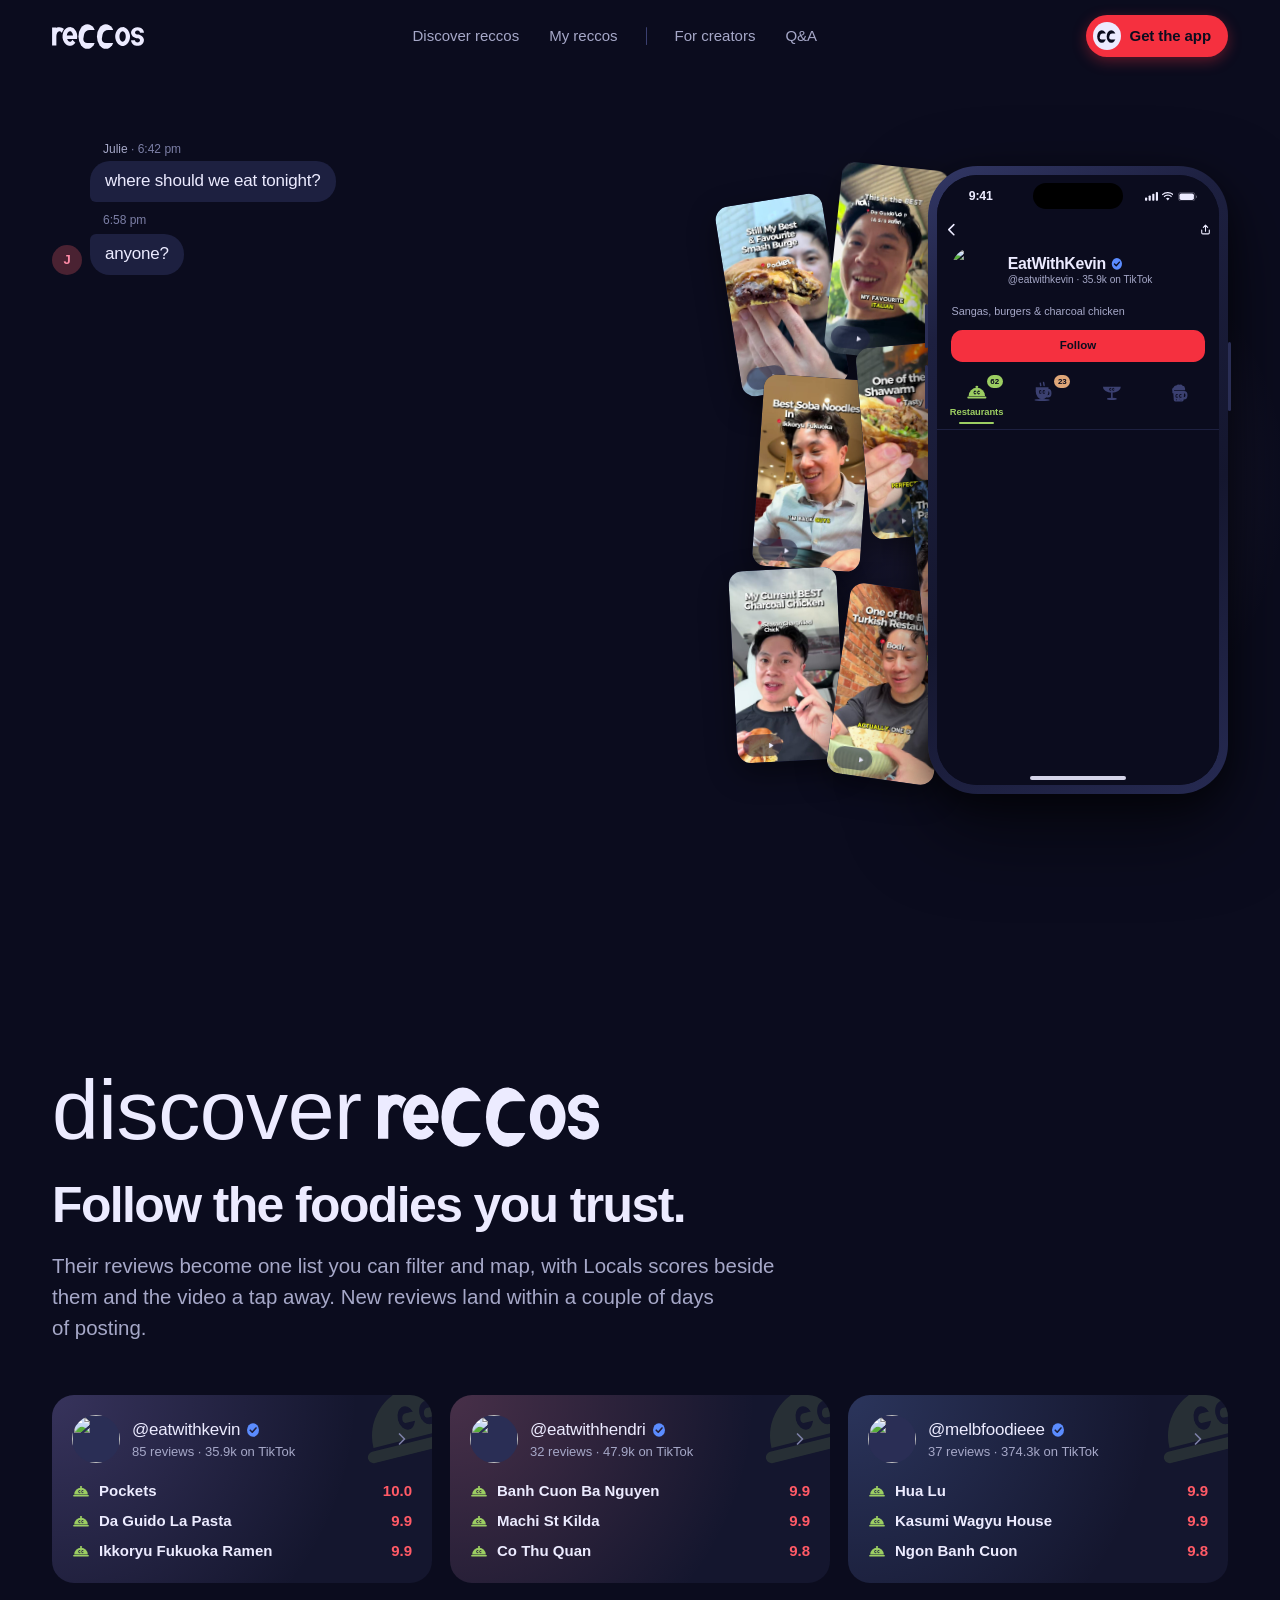
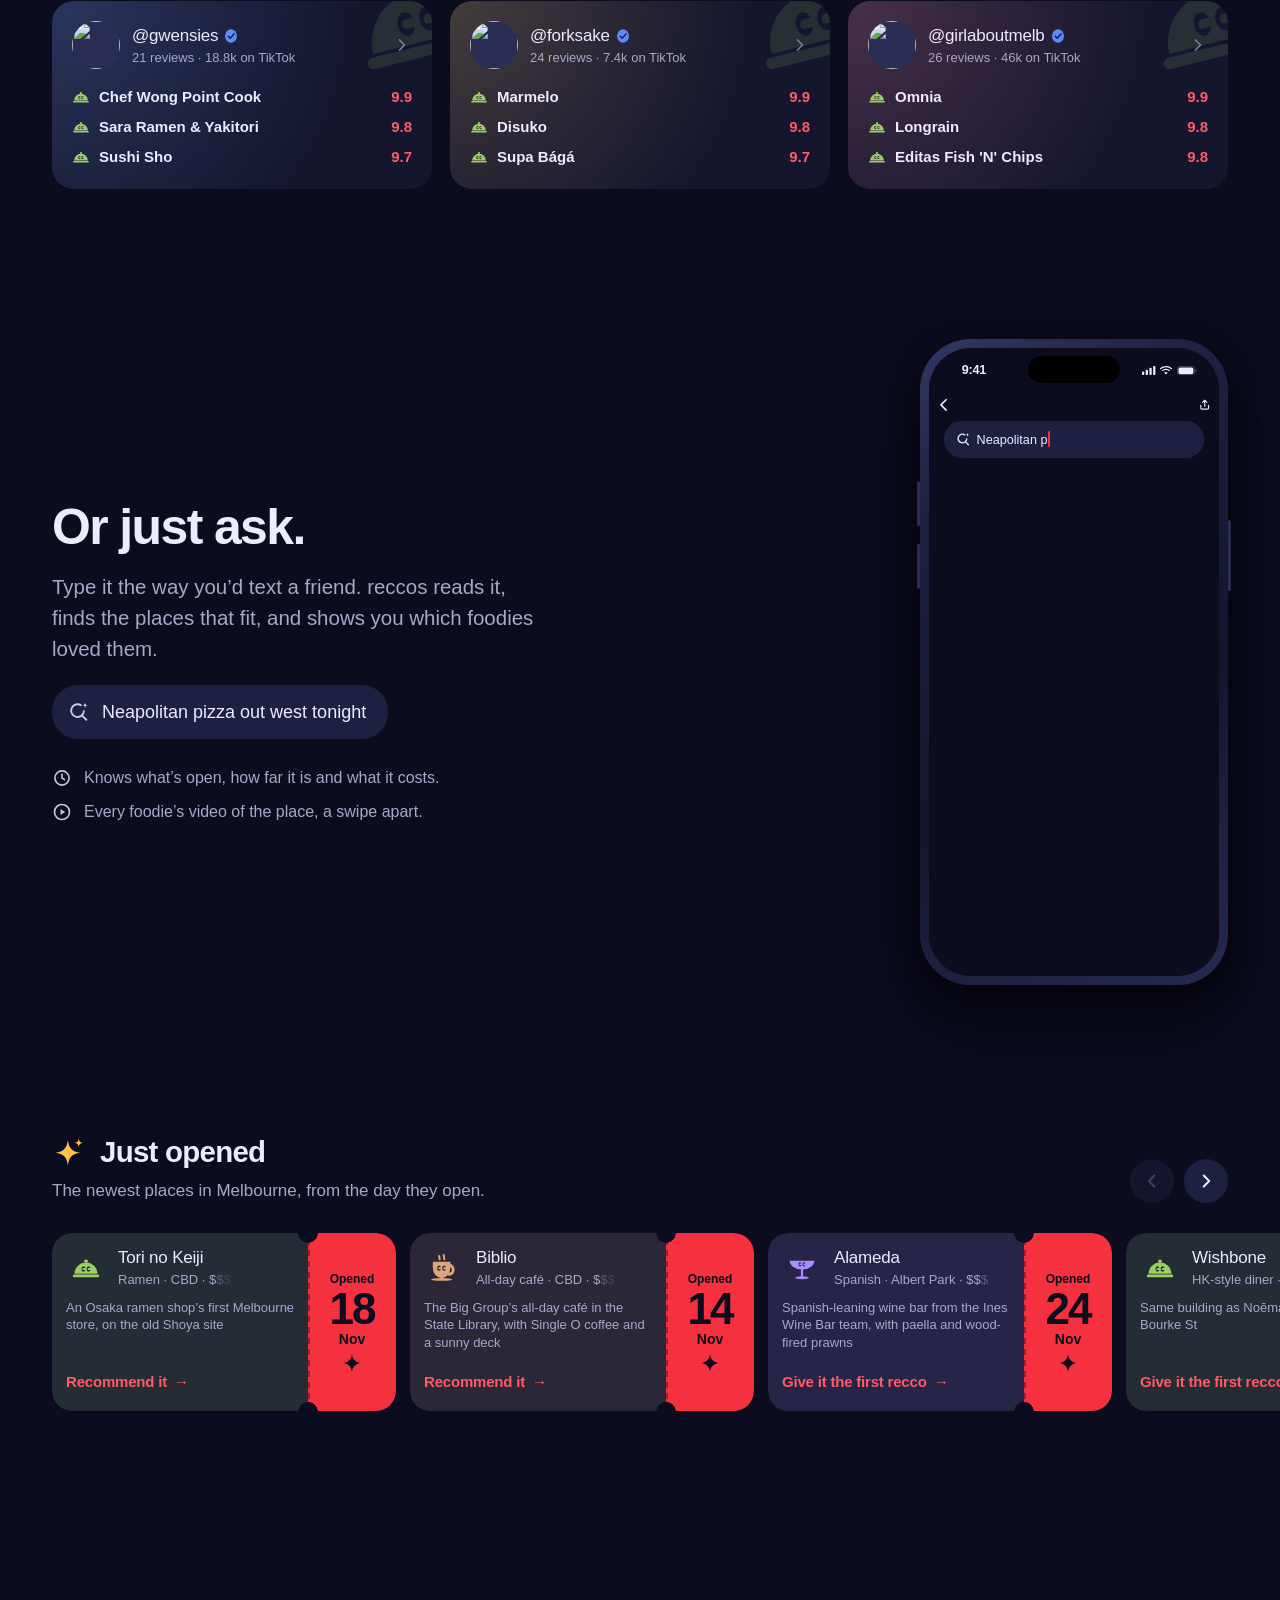
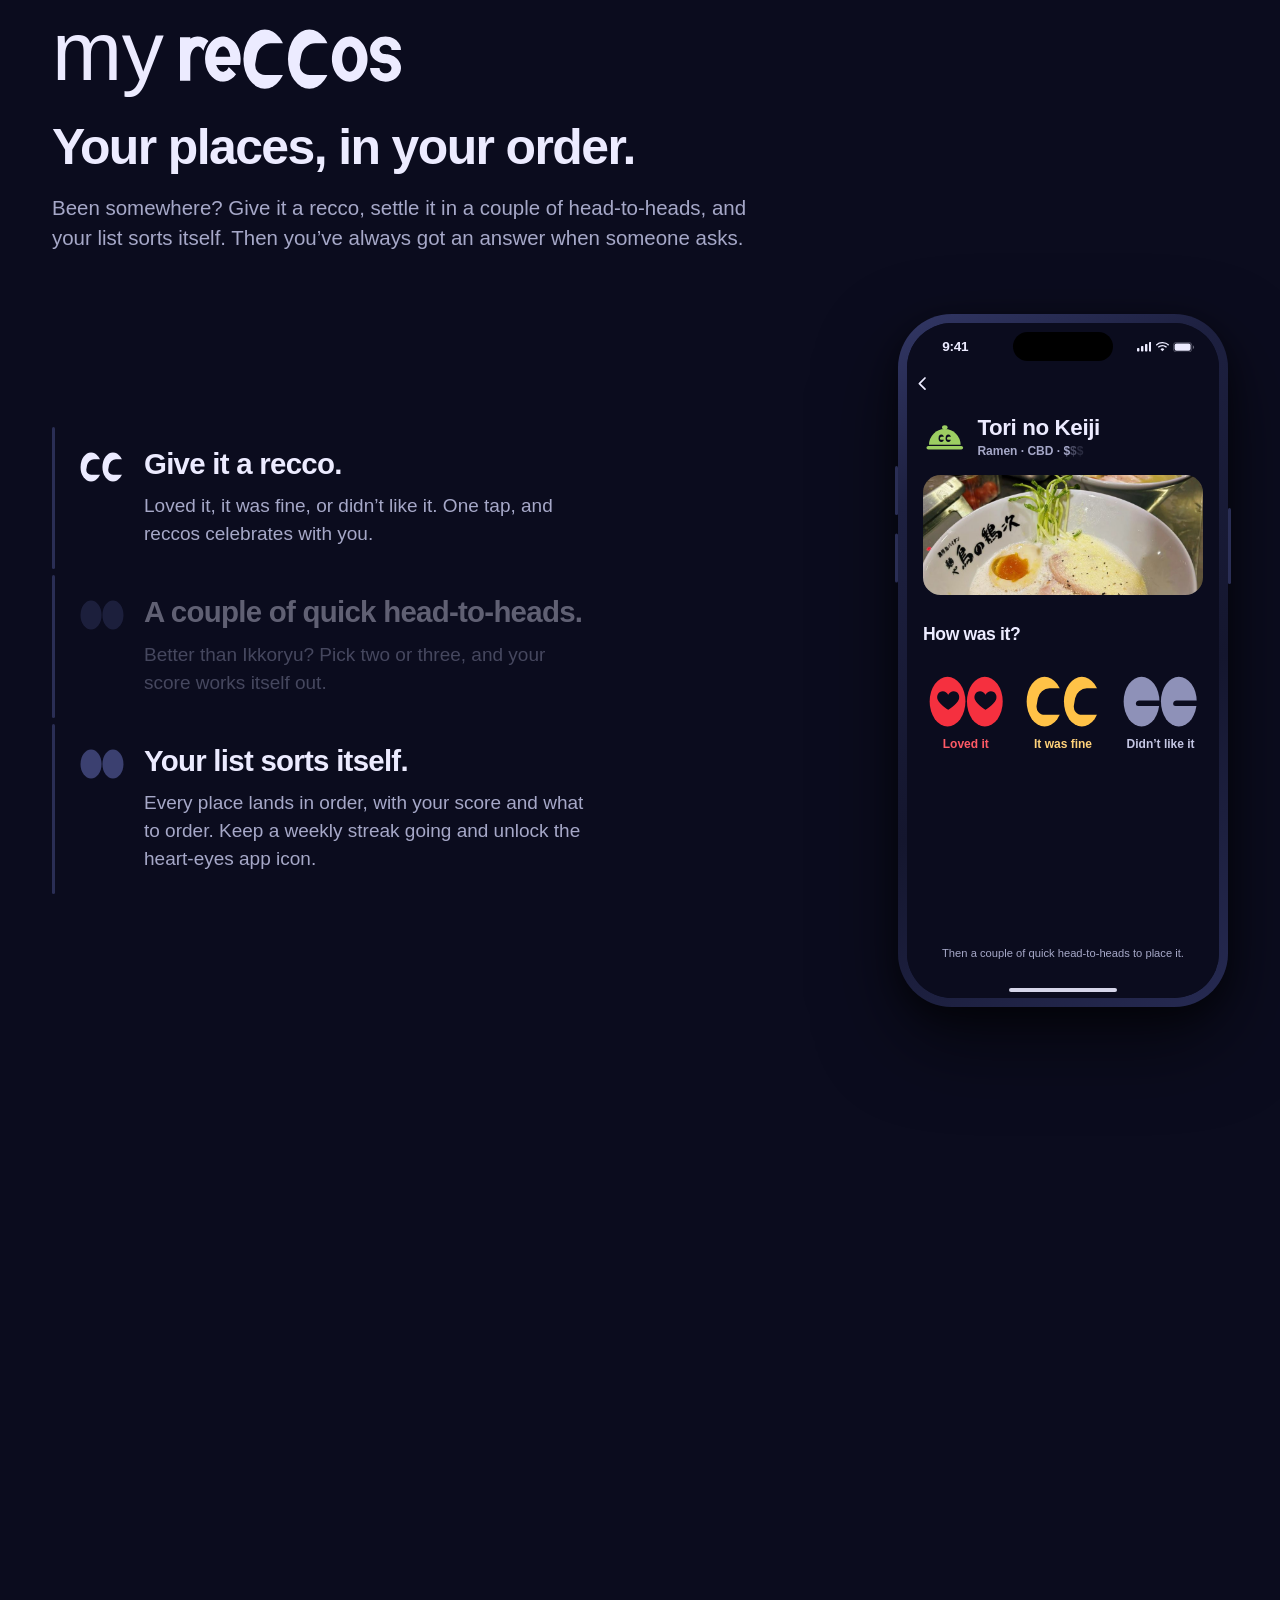
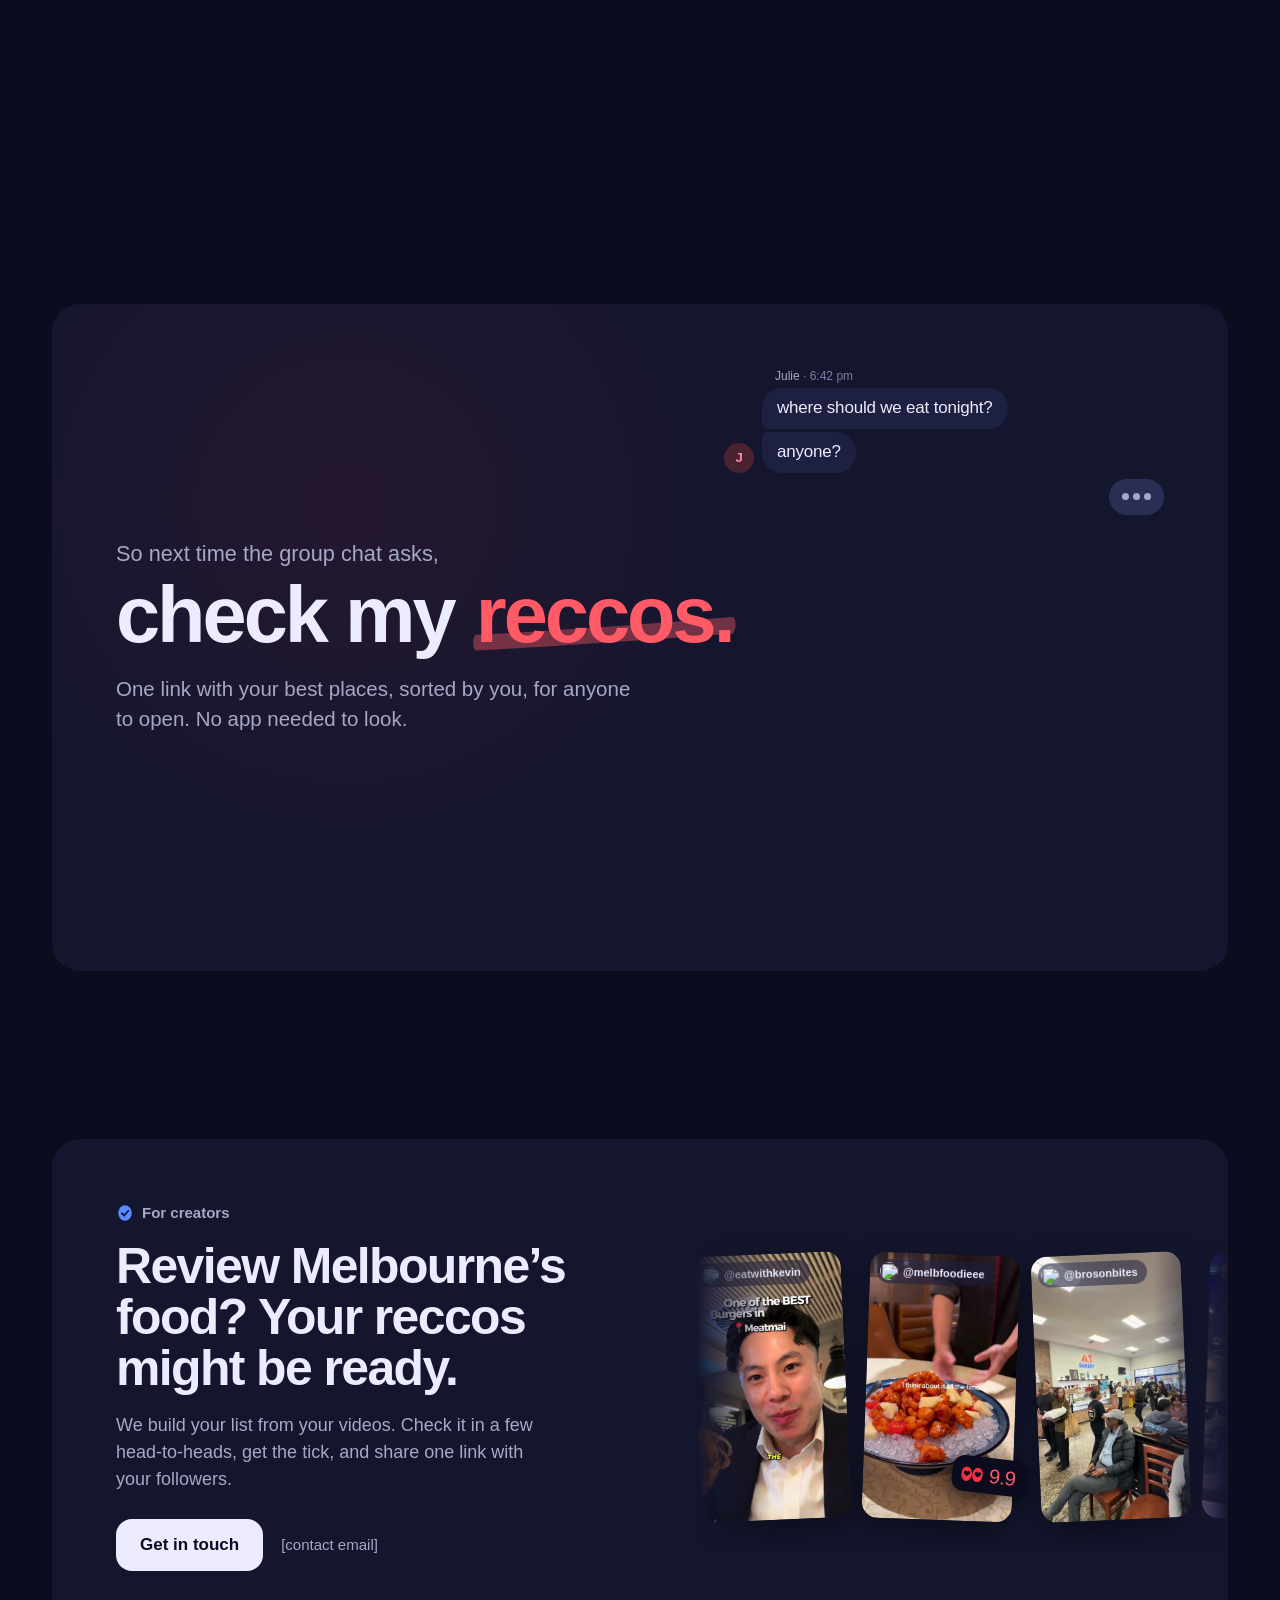
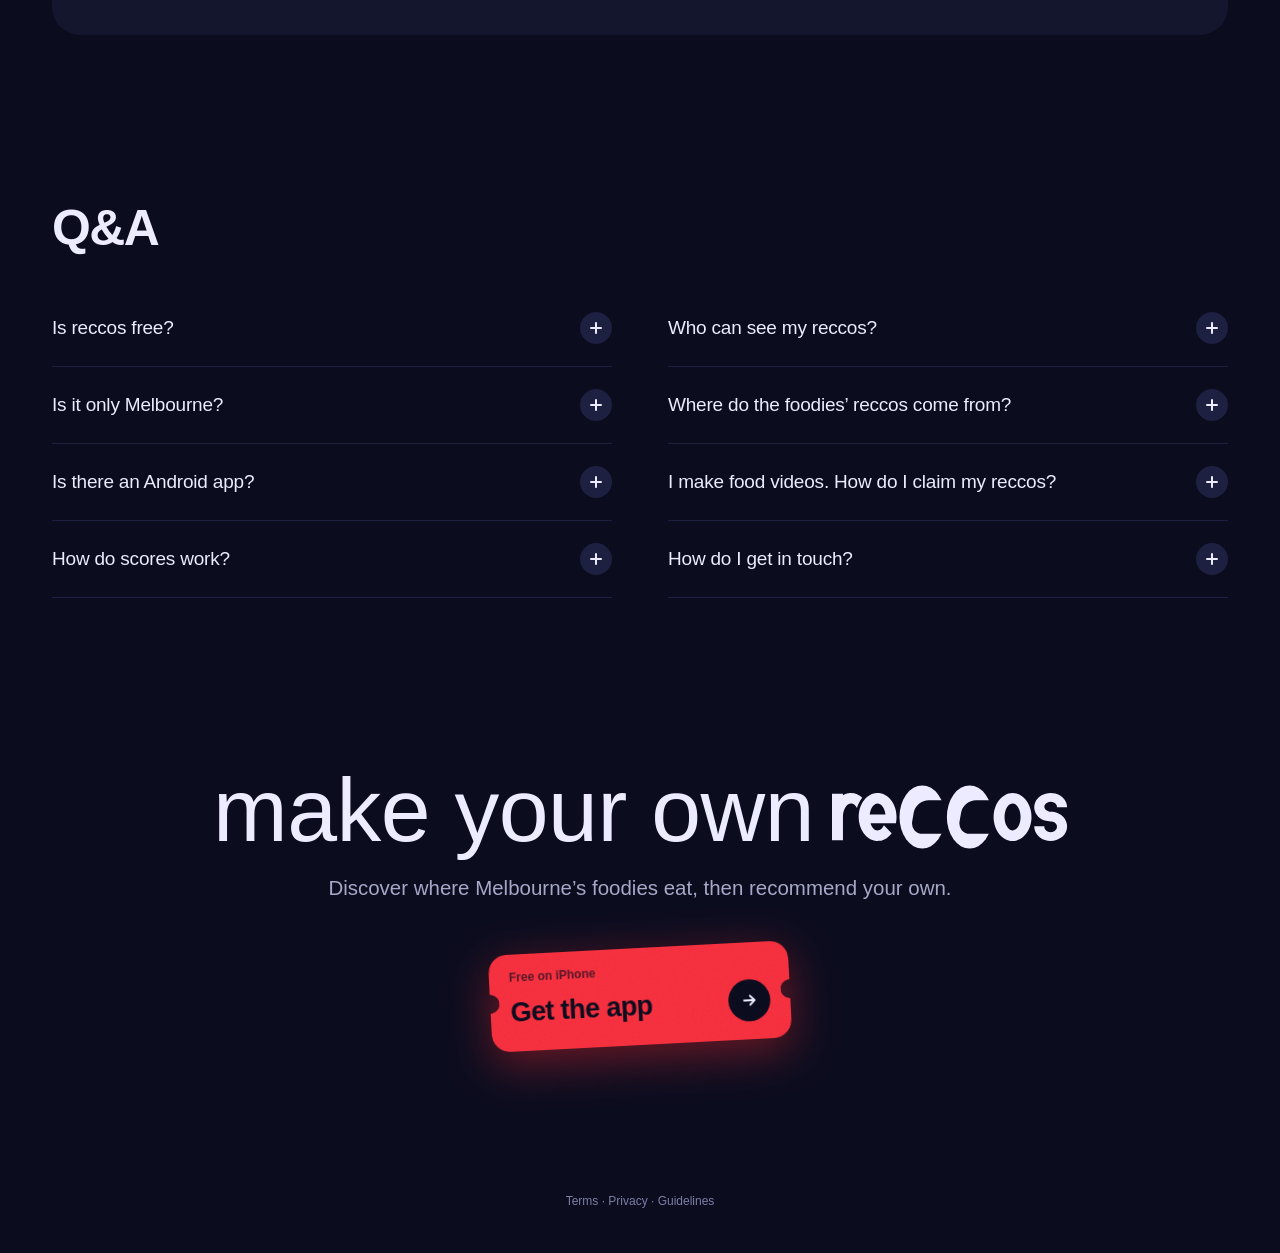
==== commit 26e83c11: "Discover, not Find: nav, act lockup, anchor and closing line; Terms re-synced The app's tab is Disco" ====
--- a/site/index.html
+++ b/site/index.html
@@ -730,11 +730,13 @@
   .film{padding:16px}
   .film-p{aspect-ratio:9/16;width:min(420px,100%);max-height:calc(100% - 20px)}
 }
+/* On phones both act lockups sit at 34px, as in the app: "discover reccos" is long enough to wrap at the old 46px. */
+@container pg (max-width:520px){.lock{--h:34px}}
 
 </style>
 </head>
 <body>
-<div class="rc"><script>document.currentScript.parentNode.classList.add("js")</script><div class="defs" aria-hidden="true"><svg width="0" height="0"><defs><mask id="rxfine-s0" maskUnits="userSpaceOnUse" x="-224.5" y="-154.0" width="449.0" height="308"><rect x="-224.5" y="-154.0" width="449.0" height="308" fill="#fff"></rect><g clip-path="url(#rxk0)"><rect fill="#000" x="-156.5" y="-70.0" width="344" height="140" rx="52" transform="translate(-112.5 0) skewX(-10) translate(112.5 0)"></rect></g></mask><mask id="rxfine-s1" maskUnits="userSpaceOnUse" x="-224.5" y="-154.0" width="449.0" height="308"><rect x="-224.5" y="-154.0" width="449.0" height="308" fill="#fff"></rect><g clip-path="url(#rxk1)"><rect fill="#000" x="68.5" y="-70.0" width="344" height="140" rx="52" transform="translate(112.5 0) skewX(-10) translate(-112.5 0)"></rect></g></mask><symbol id="rx-fine-s" viewBox="-224.5 -154.0 449.0 308"><g fill="currentColor"><ellipse cx="-112.5" cy="0" rx="108" ry="150" mask="url(#rxfine-s0)"></ellipse><ellipse cx="112.5" cy="0" rx="108" ry="150" mask="url(#rxfine-s1)"></ellipse></g></symbol><clipPath id="rxk0"><ellipse cx="-112.5" cy="0" rx="168" ry="210"></ellipse></clipPath><clipPath id="rxk1"><ellipse cx="112.5" cy="0" rx="168" ry="210"></ellipse></clipPath><mask id="rxloved0" maskUnits="userSpaceOnUse" x="-224.5" y="-154.0" width="449.0" height="308"><rect x="-224.5" y="-154.0" width="449.0" height="308" fill="#fff"></rect><g clip-path="url(#rxk0)"><path d="M12 21.3s-7.6-4.7-9.9-9.5C.5 8 2.9 3.8 6.9 3.8c2.2 0 3.8 1.2 5.1 3.1 1.3-1.9 2.9-3.1 5.1-3.1 4 0 6.4 4.2 4.8 8-2.3 4.8-9.9 9.5-9.9 9.5z" fill="#000" transform="translate(-108.5 -6) scale(6.4) translate(-12 -12.5)"></path></g></mask><mask id="rxloved1" maskUnits="userSpaceOnUse" x="-224.5" y="-154.0" width="449.0" height="308"><rect x="-224.5" y="-154.0" width="449.0" height="308" fill="#fff"></rect><g clip-path="url(#rxk1)"><path d="M12 21.3s-7.6-4.7-9.9-9.5C.5 8 2.9 3.8 6.9 3.8c2.2 0 3.8 1.2 5.1 3.1 1.3-1.9 2.9-3.1 5.1-3.1 4 0 6.4 4.2 4.8 8-2.3 4.8-9.9 9.5-9.9 9.5z" fill="#000" transform="translate(116.5 -6) scale(6.4) translate(-12 -12.5)"></path></g></mask><symbol id="rx-loved" viewBox="-224.5 -154.0 449.0 308"><g fill="currentColor"><ellipse cx="-112.5" cy="0" rx="108" ry="150" mask="url(#rxloved0)"></ellipse><ellipse cx="112.5" cy="0" rx="108" ry="150" mask="url(#rxloved1)"></ellipse></g></symbol><mask id="rxfine0" maskUnits="userSpaceOnUse" x="-224.5" y="-154.0" width="449.0" height="308"><rect x="-224.5" y="-154.0" width="449.0" height="308" fill="#fff"></rect><g clip-path="url(#rxk0)"><rect fill="#000" x="-156.5" y="-80.0" width="344" height="160" rx="60" transform="translate(-112.5 0) skewX(-10) translate(112.5 0)"></rect></g></mask><mask id="rxfine1" maskUnits="userSpaceOnUse" x="-224.5" y="-154.0" width="449.0" height="308"><rect x="-224.5" y="-154.0" width="449.0" height="308" fill="#fff"></rect><g clip-path="url(#rxk1)"><rect fill="#000" x="68.5" y="-80.0" width="344" height="160" rx="60" transform="translate(112.5 0) skewX(-10) translate(-112.5 0)"></rect></g></mask><symbol id="rx-fine" viewBox="-224.5 -154.0 449.0 308"><g fill="currentColor"><ellipse cx="-112.5" cy="0" rx="108" ry="150" mask="url(#rxfine0)"></ellipse><ellipse cx="112.5" cy="0" rx="108" ry="150" mask="url(#rxfine1)"></ellipse></g></symbol><mask id="rxdisliked0" maskUnits="userSpaceOnUse" x="-224.5" y="-154.0" width="449.0" height="308"><rect x="-224.5" y="-154.0" width="449.0" height="308" fill="#fff"></rect><g clip-path="url(#rxk0)"><rect x="-146.5" y="-7.0" width="344" height="34" rx="17.0" fill="#000" transform="translate(-112.5 10) skewX(-10) translate(112.5 -10)"></rect></g></mask><mask id="rxdisliked1" maskUnits="userSpaceOnUse" x="-224.5" y="-154.0" width="449.0" height="308"><rect x="-224.5" y="-154.0" width="449.0" height="308" fill="#fff"></rect><g clip-path="url(#rxk1)"><rect x="78.5" y="-7.0" width="344" height="34" rx="17.0" fill="#000" transform="translate(112.5 10) skewX(-10) translate(-112.5 -10)"></rect></g></mask><symbol id="rx-disliked" viewBox="-224.5 -154.0 449.0 308"><g fill="currentColor"><ellipse cx="-112.5" cy="0" rx="108" ry="150" mask="url(#rxdisliked0)"></ellipse><ellipse cx="112.5" cy="0" rx="108" ry="150" mask="url(#rxdisliked1)"></ellipse></g></symbol><clipPath id="lmsrestaurants1e0"><ellipse cx="124.6" cy="160.0" rx="23.8" ry="31.4"></ellipse></clipPath><clipPath id="lmsrestaurants1e1"><ellipse cx="175.4" cy="160.0" rx="23.8" ry="31.4"></ellipse></clipPath><mask id="lmsrestaurants1" maskUnits="userSpaceOnUse" x="-40" y="-40" width="380" height="380"><rect x="-40" y="-40" width="380" height="380" fill="#fff"></rect><g><g><ellipse fill="#000" cx="124.6" cy="160.0" rx="19.4" ry="27.0"></ellipse><g clip-path="url(#lmsrestaurants1e0)"><rect fill="#fff" x="115.6" y="149.2" width="54.0" height="21.6" rx="9.0" transform="translate(124.6 160.0) skewX(-10) translate(-124.6 -160.0)"></rect></g></g><g><ellipse fill="#000" cx="175.4" cy="160.0" rx="19.4" ry="27.0"></ellipse><g clip-path="url(#lmsrestaurants1e1)"><rect fill="#fff" x="166.4" y="149.2" width="54.0" height="21.6" rx="9.0" transform="translate(175.4 160.0) skewX(-10) translate(-175.4 -160.0)"></rect></g></g></g></mask><symbol id="lm-restaurants" viewBox="0 0 300 300"><g fill="currentColor"><g><rect x="18" y="216" width="264" height="26" rx="13"></rect></g><g><g mask="url(#lmsrestaurants1)"><path d="M36 208 A114 114 0 0 1 264 208 Z"></path><ellipse cx="150" cy="82" rx="20" ry="16"></ellipse></g></g></g></symbol><clipPath id="lmscafes0e0"><ellipse cx="101.3" cy="152.0" rx="23.1" ry="30.4"></ellipse></clipPath><clipPath id="lmscafes0e1"><ellipse cx="150.7" cy="152.0" rx="23.1" ry="30.4"></ellipse></clipPath><mask id="lmscafes0" maskUnits="userSpaceOnUse" x="-40" y="-40" width="380" height="380"><rect x="-40" y="-40" width="380" height="380" fill="#fff"></rect><g><g><ellipse fill="#000" cx="101.3" cy="152.0" rx="18.7" ry="26.0"></ellipse><g clip-path="url(#lmscafes0e0)"><rect fill="#fff" x="92.6" y="141.6" width="52.0" height="20.8" rx="8.7" transform="translate(101.3 152.0) skewX(-10) translate(-101.3 -152.0)"></rect></g></g><g><ellipse fill="#000" cx="150.7" cy="152.0" rx="18.7" ry="26.0"></ellipse><g clip-path="url(#lmscafes0e1)"><rect fill="#fff" x="142.1" y="141.6" width="52.0" height="20.8" rx="8.7" transform="translate(150.7 152.0) skewX(-10) translate(-150.7 -152.0)"></rect></g></g></g></mask><symbol id="lm-cafes" viewBox="0 0 300 300"><g fill="currentColor"><g><g mask="url(#lmscafes0)"><path fill-rule="evenodd" d="M204 108 a52 60 0 1 1 0 120 a52 60 0 1 1 0 -120 Z M204 140 a24 28 0 1 0 0 56 a24 28 0 1 0 0 -56 Z"></path><path d="M38 88 H214 V146 A88 106 0 0 1 38 146 Z"></path></g></g><g><ellipse cx="126" cy="264" rx="106" ry="14"></ellipse></g><g><rect x="94" y="20" width="20" height="54" rx="10" transform="rotate(-10 104 47)"></rect><rect x="140" y="10" width="20" height="62" rx="10" transform="rotate(-10 150 41)"></rect></g></g></symbol><clipPath id="lmsbars0e0"><ellipse cx="129.9" cy="114.0" rx="19.5" ry="25.4"></ellipse></clipPath><clipPath id="lmsbars0e1"><ellipse cx="170.1" cy="114.0" rx="19.5" ry="25.4"></ellipse></clipPath><mask id="lmsbars0" maskUnits="userSpaceOnUse" x="-40" y="-40" width="380" height="380"><rect x="-40" y="-40" width="380" height="380" fill="#fff"></rect><g><g><ellipse fill="#000" cx="129.9" cy="114.0" rx="15.1" ry="21.0"></ellipse><g clip-path="url(#lmsbars0e0)"><rect fill="#fff" x="122.9" y="105.6" width="42.0" height="16.8" rx="7.0" transform="translate(129.9 114.0) skewX(-10) translate(-129.9 -114.0)"></rect></g></g><g><ellipse fill="#000" cx="170.1" cy="114.0" rx="15.1" ry="21.0"></ellipse><g clip-path="url(#lmsbars0e1)"><rect fill="#fff" x="163.1" y="105.6" width="42.0" height="16.8" rx="7.0" transform="translate(170.1 114.0) skewX(-10) translate(-170.1 -114.0)"></rect></g></g></g></mask><symbol id="lm-bars" viewBox="0 0 300 300"><g fill="currentColor"><g><g mask="url(#lmsbars0)"><path d="M26 78 H274 A124 86 0 0 1 26 78 Z"></path><rect x="139" y="152" width="22" height="90" rx="11"></rect><ellipse cx="150" cy="248" rx="68" ry="15"></ellipse></g></g></g></symbol><clipPath id="lmspubs0e0"><ellipse cx="108.6" cy="206.0" rx="23.8" ry="31.4"></ellipse></clipPath><clipPath id="lmspubs0e1"><ellipse cx="159.4" cy="206.0" rx="23.8" ry="31.4"></ellipse></clipPath><mask id="lmspubs0" maskUnits="userSpaceOnUse" x="-40" y="-40" width="380" height="380"><rect x="-40" y="-40" width="380" height="380" fill="#fff"></rect><g><g><ellipse fill="#000" cx="108.6" cy="206.0" rx="19.4" ry="27.0"></ellipse><g clip-path="url(#lmspubs0e0)"><rect fill="#fff" x="99.6" y="195.2" width="54.0" height="21.6" rx="9.0" transform="translate(108.6 206.0) skewX(-10) translate(-108.6 -206.0)"></rect></g></g><g><ellipse fill="#000" cx="159.4" cy="206.0" rx="19.4" ry="27.0"></ellipse><g clip-path="url(#lmspubs0e1)"><rect fill="#fff" x="150.4" y="195.2" width="54.0" height="21.6" rx="9.0" transform="translate(159.4 206.0) skewX(-10) translate(-159.4 -206.0)"></rect></g></g></g><rect fill="#000" x="30" y="126" width="210" height="10"></rect><g><circle fill="#000" cx="102" cy="258" r="7"></circle><circle fill="#000" cx="166" cy="266" r="5"></circle><circle fill="#000" cx="148" cy="250" r="4"></circle></g></mask><symbol id="lm-pubs" viewBox="0 0 300 300"><g fill="currentColor"><g><g mask="url(#lmspubs0)"><path fill-rule="evenodd" d="M206 140 a50 58 0 1 1 0 116 a50 58 0 1 1 0 -116 Z M206 170 a22 28 0 1 0 0 56 a22 28 0 1 0 0 -56 Z"></path><path d="M58 134 H210 L202 264 Q200 282 182 282 H86 Q68 282 66 264 Z"></path></g></g><g><g><path d="M44 128 Q42 98 66 88 Q72 58 102 62 Q120 40 146 52 Q174 42 188 66 Q218 66 220 98 Q226 112 222 128 Z"></path></g><g><rect x="46" y="112" width="24" height="58" rx="12"></rect></g></g></g></symbol><clipPath id="lmsstreak0e0"><ellipse cx="127.7" cy="202.0" rx="21.7" ry="28.4"></ellipse></clipPath><clipPath id="lmsstreak0e1"><ellipse cx="172.3" cy="202.0" rx="21.7" ry="28.4"></ellipse></clipPath><mask id="lmsstreak0" maskUnits="userSpaceOnUse" x="-40" y="-40" width="380" height="380"><rect x="-40" y="-40" width="380" height="380" fill="#fff"></rect><g><g><ellipse fill="#000" cx="127.7" cy="202.0" rx="17.3" ry="24.0"></ellipse><g clip-path="url(#lmsstreak0e0)"><rect fill="#fff" x="119.7" y="192.4" width="48.0" height="19.2" rx="8.0" transform="translate(127.7 202.0) skewX(-10) translate(-127.7 -202.0)"></rect></g></g><g><ellipse fill="#000" cx="172.3" cy="202.0" rx="17.3" ry="24.0"></ellipse><g clip-path="url(#lmsstreak0e1)"><rect fill="#fff" x="164.3" y="192.4" width="48.0" height="19.2" rx="8.0" transform="translate(172.3 202.0) skewX(-10) translate(-172.3 -202.0)"></rect></g></g></g></mask><symbol id="lm-streak" viewBox="0 0 300 300"><g fill="currentColor"><g><g mask="url(#lmsstreak0)"><path d="M152 24 C198 94 246 130 246 194 A96 90 0 0 1 54 194 C54 150 80 124 98 92 C110 116 122 128 134 132 C132 96 138 58 152 24 Z"></path></g></g></g></symbol><symbol id="lm-opened" viewBox="0 0 300 300"><g fill="currentColor"><g><path d="M140 46 C150 118 178 146 250 156 C178 166 150 194 140 266 C130 194 102 166 30 156 C102 146 130 118 140 46 Z"></path></g><g><path d="M236 30 C239 56 248 65 274 68 C248 71 239 80 236 106 C233 80 224 71 198 68 C224 65 233 56 236 30 Z"></path></g></g></symbol><clipPath id="lmswant0e0"><ellipse cx="123.1" cy="120.0" rx="25.3" ry="33.4"></ellipse></clipPath><clipPath id="lmswant0e1"><ellipse cx="176.9" cy="120.0" rx="25.3" ry="33.4"></ellipse></clipPath><mask id="lmswant0" maskUnits="userSpaceOnUse" x="-40" y="-40" width="380" height="380"><rect x="-40" y="-40" width="380" height="380" fill="#fff"></rect><g><g><ellipse fill="#000" cx="123.1" cy="120.0" rx="20.9" ry="29.0"></ellipse><g clip-path="url(#lmswant0e0)"><rect fill="#fff" x="113.5" y="108.4" width="58.0" height="23.2" rx="9.7" transform="translate(123.1 120.0) skewX(-10) translate(-123.1 -120.0)"></rect></g></g><g><ellipse fill="#000" cx="176.9" cy="120.0" rx="20.9" ry="29.0"></ellipse><g clip-path="url(#lmswant0e1)"><rect fill="#fff" x="167.2" y="108.4" width="58.0" height="23.2" rx="9.7" transform="translate(176.9 120.0) skewX(-10) translate(-176.9 -120.0)"></rect></g></g></g></mask><symbol id="lm-want" viewBox="0 0 300 300"><g fill="currentColor"><g><g mask="url(#lmswant0)"><path d="M90 34 H210 Q228 34 228 52 V272 L150 222 L72 272 V52 Q72 34 90 34 Z"></path></g></g></g></symbol><clipPath id="lmslocals1e0"><ellipse cx="123.1" cy="120.0" rx="25.3" ry="33.4"></ellipse></clipPath><clipPath id="lmslocals1e1"><ellipse cx="176.9" cy="120.0" rx="25.3" ry="33.4"></ellipse></clipPath><mask id="lmslocals1" maskUnits="userSpaceOnUse" x="-40" y="-40" width="380" height="380"><rect x="-40" y="-40" width="380" height="380" fill="#fff"></rect><g><g><ellipse fill="#000" cx="123.1" cy="120.0" rx="20.9" ry="29.0"></ellipse><g clip-path="url(#lmslocals1e0)"><rect fill="#fff" x="113.5" y="108.4" width="58.0" height="23.2" rx="9.7" transform="translate(123.1 120.0) skewX(-10) translate(-123.1 -120.0)"></rect></g></g><g><ellipse fill="#000" cx="176.9" cy="120.0" rx="20.9" ry="29.0"></ellipse><g clip-path="url(#lmslocals1e1)"><rect fill="#fff" x="167.2" y="108.4" width="58.0" height="23.2" rx="9.7" transform="translate(176.9 120.0) skewX(-10) translate(-176.9 -120.0)"></rect></g></g></g></mask><symbol id="lm-locals" viewBox="0 0 300 300"><g fill="currentColor"><g><ellipse cx="150" cy="288" rx="44" ry="8" opacity="0.35"></ellipse></g><g><g mask="url(#lmslocals1)"><path d="M150 278 C110 220 60 176 60 120 A90 90 0 0 1 240 120 C240 176 190 220 150 278 Z"></path></g></g></g></symbol><mask id="lmsverified0" maskUnits="userSpaceOnUse" x="-40" y="-40" width="380" height="380"><rect x="-40" y="-40" width="380" height="380" fill="#fff"></rect><path d="M98 154 L136 192 L206 112" fill="none" stroke="#000" stroke-width="30" stroke-linecap="round" stroke-linejoin="round"></path></mask><symbol id="lm-verified" viewBox="0 0 300 300"><g fill="currentColor"><g><g mask="url(#lmsverified0)"><ellipse cx="150" cy="150" rx="112" ry="128"></ellipse></g></g></g></symbol><symbol id="rc-hat" viewBox="0 0 64 64"><g fill="currentColor"><circle cx="15" cy="23" r="13"></circle><circle cx="32" cy="15" r="15.5"></circle><circle cx="49" cy="23" r="13"></circle><path d="M13 27 H51 L47 49 H17 Z"></path></g><g fill="#0B0C1E" opacity="0.16"><rect x="25" y="31" width="2.6" height="17" rx="1.3"></rect><rect x="36.4" y="31" width="2.6" height="17" rx="1.3"></rect></g><rect x="15" y="50" width="34" height="11" rx="3.5" fill="currentColor"></rect><rect x="15" y="50" width="34" height="11" rx="3.5" fill="#0B0C1E" opacity="0.22"></rect></symbol></defs></svg></div><div class="pg"><header class="hd"><div class="w"><a class="brand" href="#top" aria-label="reccos, back to the top"><svg class="wm live" viewBox="0 -2 1116.65 304" role="img" aria-label="reccos"><defs><mask id="w10" maskUnits="userSpaceOnUse" x="310.6" y="-6" width="236" height="312"><rect x="310.6" y="-6" width="236" height="312" fill="#fff"/><rect class="open" x="384.6" y="70" width="344" height="160" rx="60" fill="#000" transform="translate(428.6 150) skewX(-10) translate(-428.6 -150)"/><rect class="shut" x="394.6" y="143" width="344" height="22" rx="11" fill="#000" transform="translate(428.6 154) skewX(-10) translate(-428.6 -154)"/></mask><mask id="w11" maskUnits="userSpaceOnUse" x="535.6" y="-6" width="236" height="312"><rect x="535.6" y="-6" width="236" height="312" fill="#fff"/><rect class="open" x="609.6" y="70" width="344" height="160" rx="60" fill="#000" transform="translate(653.6 150) skewX(-10) translate(-653.6 -150)"/><rect class="shut" x="619.6" y="143" width="344" height="22" rx="11" fill="#000" transform="translate(653.6 154) skewX(-10) translate(-653.6 -154)"/></mask></defs><g fill="currentColor"><path d="M52 46.66L52 40L0 40L0 260L52 260C52 223.33 52 186.67 52 150C52 136.69 54.34 123.09 59.9 110.94C65.2 99.35 75.01 86.74 88.83 86.03C90.63 85.94 92.43 86.06 94.19 86.39C96.57 86.83 98.87 87.65 101.03 88.76C104.03 90.29 106.74 92.35 109.13 94.71C112.94 98.44 115.98 102.9 118.46 107.6C123.55 89.77 131.93 72.89 143.74 58.55C128.3 43.95 108.14 35.08 86.69 36.08C81.32 36.33 75.99 37.19 70.82 38.62C64.23 40.44 57.88 43.17 52 46.66ZM283.25 226.63L246.39 189.77C244.07 194.69 241.19 199.38 237.54 203.43C235.05 206.19 232.2 208.65 228.98 210.52C226.66 211.87 224.14 212.9 221.5 213.47C219.67 213.87 217.8 214.05 215.92 213.99C201.39 213.54 191.25 199.96 185.96 187.81C184.85 185.26 183.89 182.65 183.06 180L303.45 180C312.25 139.24 302.75 91.3 272.86 61C266.19 54.24 258.52 48.44 250.04 44.15C243.5 40.84 236.5 38.43 229.28 37.13C223.47 36.09 217.54 35.76 211.65 36.17C206.85 36.51 202.08 37.34 197.44 38.62C168.05 46.74 146.79 71.76 135.98 99.37C120 140.22 124.32 191.19 150.31 227.07C157 236.31 165.18 244.53 174.68 250.87C181.04 255.11 187.98 258.49 195.29 260.75C200.78 262.45 206.47 263.51 212.21 263.86C216.8 264.15 221.43 263.99 225.99 263.38C249.67 260.24 269.53 245.69 283.25 226.63ZM253.95 138L179.3 138C179.77 133.8 180.5 129.62 181.51 125.51C182.27 122.43 183.18 119.4 184.27 116.43C185.07 114.25 185.96 112.1 186.95 110.01C192.34 98.68 202.11 86.58 215.69 86.02C217.64 85.94 219.6 86.11 221.5 86.53C224.22 87.12 226.81 88.2 229.2 89.61C232.67 91.66 235.7 94.39 238.31 97.45C241.91 101.67 244.75 106.51 247 111.56C250.73 119.91 252.93 128.93 253.95 138ZM947.62 149.3C947.59 142.32 947.05 135.35 946 128.45C940.77 94.07 921.89 58.93 889.5 43.39C885.25 41.35 880.81 39.69 876.26 38.47C870.01 36.8 863.54 35.95 857.07 36C850.59 36.05 844.13 37 837.9 38.77C833.36 40.06 828.94 41.79 824.72 43.89C792.5 59.92 773.94 95.32 769.04 129.82C768.06 136.73 767.59 143.72 767.62 150.7C767.66 157.68 768.2 164.65 769.25 171.55C774.47 205.93 793.35 241.07 825.75 256.61C830 258.65 834.43 260.31 838.98 261.53C845.23 263.2 851.7 264.05 858.17 264C864.65 263.95 871.11 263 877.34 261.23C881.88 259.94 886.3 258.21 890.53 256.11C922.74 240.08 941.3 204.68 946.2 170.18C947.18 163.27 947.65 156.28 947.62 149.3ZM895.62 150.39C895.6 154.95 895.3 159.51 894.7 164.02C894.21 167.67 893.53 171.29 892.64 174.85C891.93 177.69 891.09 180.49 890.1 183.24C889.27 185.53 888.34 187.79 887.29 189.99C881.75 201.64 871.5 214.14 857.39 214C843.37 213.85 833.27 201.31 827.81 189.68C826.77 187.47 825.85 185.2 825.03 182.9C824 180.03 823.14 177.09 822.43 174.13C821.56 170.55 820.91 166.91 820.45 163.26C819.88 158.73 819.61 154.17 819.62 149.61C819.64 145.05 819.94 140.49 820.55 135.98C821.03 132.33 821.71 128.71 822.6 125.15C823.31 122.31 824.16 119.51 825.15 116.76C825.98 114.47 826.91 112.21 827.95 110.01C833.49 98.36 843.74 85.86 857.86 86C871.88 86.15 881.98 98.69 887.44 110.32C888.47 112.53 889.4 114.8 890.22 117.1C891.24 119.97 892.1 122.91 892.82 125.87C893.68 129.45 894.34 133.09 894.8 136.74C895.37 141.27 895.64 145.83 895.62 150.39ZM1008.74 194.5L960.65 194.5C960.68 202.37 962.17 210.18 965.05 217.51C967.46 223.63 970.8 229.36 974.88 234.52C978.23 238.76 982.07 242.6 986.27 246C1015.71 269.77 1060.61 269.97 1090.32 246.56C1094.92 242.94 1099.1 238.79 1102.7 234.17C1106.91 228.76 1110.33 222.73 1112.71 216.3C1114.8 210.67 1116.09 204.75 1116.5 198.76C1116.85 193.79 1116.59 188.79 1115.74 183.88C1110.84 155.66 1087.83 135 1060.84 127.87C1057 126.86 1053.09 126.11 1049.15 125.63C1046.62 125.33 1044.07 125.13 1041.52 125.05C1038.38 124.94 1035.55 125.01 1032.44 124.49C1022.52 122.85 1012.19 116.73 1009.34 106.51C1006.47 96.18 1012.8 86.9 1021.68 82.12C1032.17 76.48 1045.85 76.58 1056.23 82.45C1063.81 86.75 1069.5 94.46 1068.54 103.5L1116.65 103.5C1116.63 96.12 1115.24 88.81 1112.56 81.93C1110.28 76.08 1107.11 70.6 1103.24 65.66C1097.34 58.12 1089.88 51.88 1081.59 47.15C1054.89 31.91 1020.01 32.3 993.74 48.31C985.74 53.19 978.6 59.51 973.01 67.04C969.37 71.95 966.4 77.37 964.29 83.11C962.34 88.46 961.13 94.09 960.77 99.77C960.47 104.46 960.74 109.19 961.57 113.81C966.54 141.64 989.96 161.41 1016.47 168.21C1021.23 169.44 1026.1 170.26 1031.01 170.67C1032.91 170.84 1034.82 170.94 1036.74 170.98C1039.1 171.03 1041.43 171.03 1043.78 171.38C1051.99 172.59 1059.95 176.83 1064.66 183.8C1066.07 185.88 1067.16 188.18 1067.84 190.61C1068.36 192.47 1068.64 194.41 1068.65 196.34C1068.73 207.52 1060.4 216.38 1050.3 220C1039.21 223.97 1025.82 222.03 1016.92 214.08C1014.02 211.49 1011.66 208.27 1010.22 204.65C1008.95 201.43 1008.43 197.95 1008.74 194.5Z" fill-rule="evenodd"/><ellipse cx="428.6" cy="150" rx="108" ry="150" mask="url(#w10)"/><ellipse cx="653.6" cy="150" rx="108" ry="150" mask="url(#w11)"/></g></svg></a><nav class="nav" aria-label="On this page"><a href="#find">Find reccos</a><a href="#mine">My reccos</a><span class="nav-sep" aria-hidden="true"></span><a href="#creators">For creators</a><a href="#faq">Q&amp;A</a></nav><a class="gta" href="#get"><span class="chip" aria-hidden="true"><svg class="mk eo" aria-hidden="true" focusable="false"><use href="#rx-fine-s" width="100%" height="100%"/></svg><svg class="mk eh" aria-hidden="true" focusable="false"><use href="#rx-loved" width="100%" height="100%"/></svg></span>Get the app</a></div></header><main><section class="hero w" id="top"><div class="hcopy"><div class="chat" data-loop aria-label="A group chat: where should we eat tonight? Sixteen minutes later: anyone?"><div class="msg m0"><span class="av ghost"></span><div class="mcol"><span class="who"><b>Julie</b> · 6:42 pm</span><span class="bub t1">where should we eat tonight?</span></div></div><div class="stamp st1">6:58 pm</div><div class="msg m1"><span class="av" style="background:#4A2232;color:#FF8BA7">J</span><span class="bub t2">anyone?</span></div></div><h1 class="h1">Stop scrolling for somewhere to eat.</h1><p class="lede">Melbourne’s food creators have reviewed hundreds of places on TikTok. <span class="hl hl-s">reccos puts all their reviews in one place:</span> scored, on a map and searchable, with the video a tap away.</p><div class="get" id="get"><div class="get-l"><a class="badge" href="#" aria-label="Download reccos on the App Store"><small>Download on the</small><span>App Store</span></a><p class="ionly">reccos is iPhone only for now.</p><button class="filmbtn" type="button" data-film><span class="pl"><svg viewBox="0 0 24 24" aria-hidden="true"><path d="M7 4.5v15a1 1 0 0 0 1.5.86l12.5-7.5a1 1 0 0 0 0-1.72L8.5 3.64A1 1 0 0 0 7 4.5Z" fill="#ECEBFF"/></svg></span><b>See how it works</b><i>1 min</i></button></div><div class="qr"><div class="qr-code"><svg viewBox="0 0 29 29" shape-rendering="crispEdges" aria-hidden="true"><path d="M0 0h7v1h-7zM9 0h5v1h-5zM15 0h1v1h-1zM18 0h1v1h-1zM22 0h7v1h-7zM0 1h1v1h-1zM6 1h1v1h-1zM9 1h1v1h-1zM15 1h2v1h-2zM20 1h1v1h-1zM22 1h1v1h-1zM28 1h1v1h-1zM0 2h1v1h-1zM2 2h3v1h-3zM6 2h1v1h-1zM11 2h5v1h-5zM18 2h2v1h-2zM22 2h1v1h-1zM24 2h3v1h-3zM28 2h1v1h-1zM0 3h1v1h-1zM2 3h3v1h-3zM6 3h1v1h-1zM10 3h2v1h-2zM13 3h2v1h-2zM17 3h1v1h-1zM22 3h1v1h-1zM24 3h3v1h-3zM28 3h1v1h-1zM0 4h1v1h-1zM2 4h3v1h-3zM6 4h1v1h-1zM8 4h1v1h-1zM10 4h1v1h-1zM12 4h4v1h-4zM19 4h1v1h-1zM22 4h1v1h-1zM24 4h3v1h-3zM28 4h1v1h-1zM0 5h1v1h-1zM6 5h1v1h-1zM9 5h4v1h-4zM15 5h6v1h-6zM22 5h1v1h-1zM28 5h1v1h-1zM0 6h7v1h-7zM8 6h1v1h-1zM10 6h1v1h-1zM12 6h1v1h-1zM14 6h1v1h-1zM16 6h1v1h-1zM18 6h1v1h-1zM20 6h1v1h-1zM22 6h7v1h-7zM8 7h1v1h-1zM10 7h1v1h-1zM13 7h1v1h-1zM16 7h1v1h-1zM2 8h2v1h-2zM6 8h4v1h-4zM11 8h2v1h-2zM15 8h1v1h-1zM18 8h2v1h-2zM21 8h2v1h-2zM24 8h1v1h-1zM0 9h3v1h-3zM4 9h2v1h-2zM10 9h3v1h-3zM15 9h1v1h-1zM17 9h2v1h-2zM21 9h2v1h-2zM24 9h1v1h-1zM28 9h1v1h-1zM1 10h2v1h-2zM5 10h2v1h-2zM9 10h2v1h-2zM12 10h2v1h-2zM16 10h3v1h-3zM20 10h1v1h-1zM22 10h2v1h-2zM25 10h1v1h-1zM27 10h1v1h-1zM1 11h3v1h-3zM7 11h1v1h-1zM10 11h2v1h-2zM13 11h2v1h-2zM17 11h4v1h-4zM25 11h1v1h-1zM28 11h1v1h-1zM0 12h4v1h-4zM6 12h3v1h-3zM12 12h1v1h-1zM15 12h4v1h-4zM21 12h1v1h-1zM23 12h1v1h-1zM26 12h3v1h-3zM0 13h2v1h-2zM4 13h2v1h-2zM7 13h1v1h-1zM9 13h2v1h-2zM13 13h1v1h-1zM16 13h2v1h-2zM19 13h1v1h-1zM22 13h2v1h-2zM25 13h4v1h-4zM1 14h2v1h-2zM5 14h6v1h-6zM12 14h1v1h-1zM14 14h1v1h-1zM16 14h4v1h-4zM21 14h1v1h-1zM23 14h3v1h-3zM27 14h2v1h-2zM0 15h1v1h-1zM2 15h2v1h-2zM5 15h1v1h-1zM8 15h2v1h-2zM11 15h2v1h-2zM16 15h4v1h-4zM22 15h1v1h-1zM24 15h2v1h-2zM28 15h1v1h-1zM0 16h2v1h-2zM4 16h1v1h-1zM6 16h2v1h-2zM10 16h4v1h-4zM18 16h1v1h-1zM21 16h1v1h-1zM24 16h2v1h-2zM27 16h2v1h-2zM4 17h1v1h-1zM7 17h2v1h-2zM12 17h2v1h-2zM15 17h3v1h-3zM20 17h1v1h-1zM23 17h1v1h-1zM26 17h1v1h-1zM0 18h1v1h-1zM5 18h2v1h-2zM9 18h4v1h-4zM14 18h1v1h-1zM17 18h2v1h-2zM20 18h1v1h-1zM22 18h1v1h-1zM24 18h1v1h-1zM26 18h1v1h-1zM2 19h1v1h-1zM4 19h2v1h-2zM7 19h2v1h-2zM15 19h2v1h-2zM21 19h3v1h-3zM25 19h2v1h-2zM28 19h1v1h-1zM1 20h1v1h-1zM3 20h6v1h-6zM13 20h1v1h-1zM16 20h13v1h-13zM8 21h4v1h-4zM13 21h3v1h-3zM17 21h4v1h-4zM24 21h2v1h-2zM27 21h2v1h-2zM0 22h7v1h-7zM8 22h1v1h-1zM11 22h2v1h-2zM14 22h1v1h-1zM17 22h1v1h-1zM19 22h2v1h-2zM22 22h1v1h-1zM24 22h1v1h-1zM26 22h2v1h-2zM0 23h1v1h-1zM6 23h1v1h-1zM14 23h1v1h-1zM17 23h2v1h-2zM20 23h1v1h-1zM24 23h1v1h-1zM27 23h1v1h-1zM0 24h1v1h-1zM2 24h3v1h-3zM6 24h1v1h-1zM9 24h2v1h-2zM12 24h1v1h-1zM14 24h2v1h-2zM17 24h1v1h-1zM20 24h8v1h-8zM0 25h1v1h-1zM2 25h3v1h-3zM6 25h1v1h-1zM8 25h1v1h-1zM12 25h2v1h-2zM17 25h3v1h-3zM24 25h1v1h-1zM26 25h2v1h-2zM0 26h1v1h-1zM2 26h3v1h-3zM6 26h1v1h-1zM8 26h1v1h-1zM10 26h1v1h-1zM14 26h1v1h-1zM16 26h1v1h-1zM20 26h1v1h-1zM23 26h1v1h-1zM28 26h1v1h-1zM0 27h1v1h-1zM6 27h1v1h-1zM10 27h1v1h-1zM15 27h1v1h-1zM20 27h1v1h-1zM24 27h2v1h-2zM27 27h1v1h-1zM0 28h7v1h-7zM9 28h2v1h-2zM12 28h2v1h-2zM16 28h1v1h-1zM18 28h6v1h-6zM25 28h1v1h-1zM27 28h1v1h-1z" fill="#0B0C1E"/></svg><span class="qr-mid"><svg class="mk eo" aria-hidden="true" focusable="false"><use href="#rx-fine-s" width="100%" height="100%"/></svg><svg class="mk eh" aria-hidden="true" focusable="false"><use href="#rx-loved" width="100%" height="100%"/></svg></span></div><div class="qr-t"><b>Scan to get reccos</b><span>Point your iPhone camera here.</span></div></div></div><ul class="facts"><li>Free on iPhone</li><li><span><b class="tab">19</b> foodies</span></li><li><span><b class="tab">641</b> reviews</span></li><li><span><b class="tab">509</b> places</span></li></ul></div><div class="sort" data-loop role="img" aria-label="Food creators’ TikTok reviews landing in reccos as their scored lists: @eatwithkevin, then @melbfoodieee, then @brosonbites"><div class="tg"><div class="tile" data-rows="0" style="--x:0%;--y:5%;--x2:1%;--y2:3%;--r:-9deg;--dd:-0.0s" aria-hidden="true"><div class="tile-in"><img src="img/still-pockets.jpg" alt="" decoding="async"><span class="tc"><img src="https://hlwwmqttvnimvvfjofrh.supabase.co/storage/v1/object/public/avatars/ae210ece-bb53-4df7-b770-71ef88e2fee3/tiktok-2026-11-21.jpg" alt=""><svg viewBox="0 0 24 24" aria-hidden="true"><path d="M7 4.5v15a1 1 0 0 0 1.5.86l12.5-7.5a1 1 0 0 0 0-1.72L8.5 3.64A1 1 0 0 0 7 4.5Z" fill="#ECEBFF"/></svg></span></div></div><div class="tile" data-rows="1" style="--x:21%;--y:0%;--x2:73%;--y2:10%;--r:6deg;--dd:-1.3s" aria-hidden="true"><div class="tile-in"><img src="img/still-daguido.jpg" alt="" decoding="async"><span class="tc"><img src="https://hlwwmqttvnimvvfjofrh.supabase.co/storage/v1/object/public/avatars/ae210ece-bb53-4df7-b770-71ef88e2fee3/tiktok-2026-11-21.jpg" alt=""><svg viewBox="0 0 24 24" aria-hidden="true"><path d="M7 4.5v15a1 1 0 0 0 1.5.86l12.5-7.5a1 1 0 0 0 0-1.72L8.5 3.64A1 1 0 0 0 7 4.5Z" fill="#ECEBFF"/></svg></span></div></div><div class="tile" data-rows="2" style="--x:6%;--y:32%;--x2:6%;--y2:27%;--r:4deg;--dd:-2.6s" aria-hidden="true"><div class="tile-in"><img src="img/still-ikkoryu.jpg" alt="" decoding="async"><span class="tc"><img src="https://hlwwmqttvnimvvfjofrh.supabase.co/storage/v1/object/public/avatars/ae210ece-bb53-4df7-b770-71ef88e2fee3/tiktok-2026-11-21.jpg" alt=""><svg viewBox="0 0 24 24" aria-hidden="true"><path d="M7 4.5v15a1 1 0 0 0 1.5.86l12.5-7.5a1 1 0 0 0 0-1.72L8.5 3.64A1 1 0 0 0 7 4.5Z" fill="#ECEBFF"/></svg></span></div></div><div class="tile" data-rows="3" style="--x:27%;--y:27%;--x2:71%;--y2:37%;--r:-5deg;--dd:-3.9s" aria-hidden="true"><div class="tile-in"><img src="img/still-tasty44.jpg" alt="" decoding="async"><span class="tc"><img src="https://hlwwmqttvnimvvfjofrh.supabase.co/storage/v1/object/public/avatars/ae210ece-bb53-4df7-b770-71ef88e2fee3/tiktok-2026-11-21.jpg" alt=""><svg viewBox="0 0 24 24" aria-hidden="true"><path d="M7 4.5v15a1 1 0 0 0 1.5.86l12.5-7.5a1 1 0 0 0 0-1.72L8.5 3.64A1 1 0 0 0 7 4.5Z" fill="#ECEBFF"/></svg></span></div></div><div class="tile" data-rows="4" style="--x:1%;--y:61%;--x2:0%;--y2:51%;--r:-3deg;--dd:-5.2s" aria-hidden="true"><div class="tile-in"><img src="img/still-season.jpg" alt="" decoding="async"><span class="tc"><img src="https://hlwwmqttvnimvvfjofrh.supabase.co/storage/v1/object/public/avatars/ae210ece-bb53-4df7-b770-71ef88e2fee3/tiktok-2026-11-21.jpg" alt=""><svg viewBox="0 0 24 24" aria-hidden="true"><path d="M7 4.5v15a1 1 0 0 0 1.5.86l12.5-7.5a1 1 0 0 0 0-1.72L8.5 3.64A1 1 0 0 0 7 4.5Z" fill="#ECEBFF"/></svg></span></div></div><div class="tile" data-rows="5" style="--x:22%;--y:64%;--x2:74%;--y2:64%;--r:8deg;--dd:-6.5s" aria-hidden="true"><div class="tile-in"><img src="img/still-bodrum.jpg" alt="" decoding="async"><span class="tc"><img src="https://hlwwmqttvnimvvfjofrh.supabase.co/storage/v1/object/public/avatars/ae210ece-bb53-4df7-b770-71ef88e2fee3/tiktok-2026-11-21.jpg" alt=""><svg viewBox="0 0 24 24" aria-hidden="true"><path d="M7 4.5v15a1 1 0 0 0 1.5.86l12.5-7.5a1 1 0 0 0 0-1.72L8.5 3.64A1 1 0 0 0 7 4.5Z" fill="#ECEBFF"/></svg></span></div></div><div class="tile" data-rows="6" style="--x:38%;--y:47%;--x2:8%;--y2:75%;--r:-6deg;--dd:-7.8s" aria-hidden="true"><div class="tile-in"><img src="img/still-pasifika.jpg" alt="" decoding="async"><span class="tc"><img src="https://hlwwmqttvnimvvfjofrh.supabase.co/storage/v1/object/public/avatars/ae210ece-bb53-4df7-b770-71ef88e2fee3/tiktok-2026-11-21.jpg" alt=""><svg viewBox="0 0 24 24" aria-hidden="true"><path d="M7 4.5v15a1 1 0 0 0 1.5.86l12.5-7.5a1 1 0 0 0 0-1.72L8.5 3.64A1 1 0 0 0 7 4.5Z" fill="#ECEBFF"/></svg></span></div></div></div><div class="tg"><div class="tile hid" data-rows="0" style="--x:0%;--y:5%;--x2:1%;--y2:3%;--r:-9deg;--dd:-0.0s" aria-hidden="true"><div class="tile-in"><img src="img/st-hualu.jpg" alt="" decoding="async"><span class="tc"><img src="https://hlwwmqttvnimvvfjofrh.supabase.co/storage/v1/object/public/avatars/dd429753-89f4-4e89-9b08-b176dc3d4c22/tiktok-2026-11-24.jpg" alt=""><svg viewBox="0 0 24 24" aria-hidden="true"><path d="M7 4.5v15a1 1 0 0 0 1.5.86l12.5-7.5a1 1 0 0 0 0-1.72L8.5 3.64A1 1 0 0 0 7 4.5Z" fill="#ECEBFF"/></svg></span></div></div><div class="tile hid" data-rows="1" style="--x:21%;--y:0%;--x2:73%;--y2:10%;--r:6deg;--dd:-1.3s" aria-hidden="true"><div class="tile-in"><img src="img/st-kasumi.jpg" alt="" decoding="async"><span class="tc"><img src="https://hlwwmqttvnimvvfjofrh.supabase.co/storage/v1/object/public/avatars/dd429753-89f4-4e89-9b08-b176dc3d4c22/tiktok-2026-11-24.jpg" alt=""><svg viewBox="0 0 24 24" aria-hidden="true"><path d="M7 4.5v15a1 1 0 0 0 1.5.86l12.5-7.5a1 1 0 0 0 0-1.72L8.5 3.64A1 1 0 0 0 7 4.5Z" fill="#ECEBFF"/></svg></span></div></div><div class="tile hid" data-rows="2" style="--x:6%;--y:32%;--x2:6%;--y2:27%;--r:4deg;--dd:-2.6s" aria-hidden="true"><div class="tile-in"><img src="img/st-ngon.jpg" alt="" decoding="async"><span class="tc"><img src="https://hlwwmqttvnimvvfjofrh.supabase.co/storage/v1/object/public/avatars/dd429753-89f4-4e89-9b08-b176dc3d4c22/tiktok-2026-11-24.jpg" alt=""><svg viewBox="0 0 24 24" aria-hidden="true"><path d="M7 4.5v15a1 1 0 0 0 1.5.86l12.5-7.5a1 1 0 0 0 0-1.72L8.5 3.64A1 1 0 0 0 7 4.5Z" fill="#ECEBFF"/></svg></span></div></div><div class="tile hid" data-rows="3" style="--x:27%;--y:27%;--x2:71%;--y2:37%;--r:-5deg;--dd:-3.9s" aria-hidden="true"><div class="tile-in"><img src="img/st-hod.jpg" alt="" decoding="async"><span class="tc"><img src="https://hlwwmqttvnimvvfjofrh.supabase.co/storage/v1/object/public/avatars/dd429753-89f4-4e89-9b08-b176dc3d4c22/tiktok-2026-11-24.jpg" alt=""><svg viewBox="0 0 24 24" aria-hidden="true"><path d="M7 4.5v15a1 1 0 0 0 1.5.86l12.5-7.5a1 1 0 0 0 0-1.72L8.5 3.64A1 1 0 0 0 7 4.5Z" fill="#ECEBFF"/></svg></span></div></div><div class="tile hid" data-rows="4" style="--x:1%;--y:61%;--x2:0%;--y2:51%;--r:-3deg;--dd:-5.2s" aria-hidden="true"><div class="tile-in"><img src="img/st-marmelo.jpg" alt="" decoding="async"><span class="tc"><img src="https://hlwwmqttvnimvvfjofrh.supabase.co/storage/v1/object/public/avatars/dd429753-89f4-4e89-9b08-b176dc3d4c22/tiktok-2026-11-24.jpg" alt=""><svg viewBox="0 0 24 24" aria-hidden="true"><path d="M7 4.5v15a1 1 0 0 0 1.5.86l12.5-7.5a1 1 0 0 0 0-1.72L8.5 3.64A1 1 0 0 0 7 4.5Z" fill="#ECEBFF"/></svg></span></div></div><div class="tile hid" data-rows="5" style="--x:22%;--y:64%;--x2:74%;--y2:64%;--r:8deg;--dd:-6.5s" aria-hidden="true"><div class="tile-in"><img src="img/st-jukjut.jpg" alt="" decoding="async"><span class="tc"><img src="https://hlwwmqttvnimvvfjofrh.supabase.co/storage/v1/object/public/avatars/dd429753-89f4-4e89-9b08-b176dc3d4c22/tiktok-2026-11-24.jpg" alt=""><svg viewBox="0 0 24 24" aria-hidden="true"><path d="M7 4.5v15a1 1 0 0 0 1.5.86l12.5-7.5a1 1 0 0 0 0-1.72L8.5 3.64A1 1 0 0 0 7 4.5Z" fill="#ECEBFF"/></svg></span></div></div><div class="tile hid" data-rows="6" style="--x:38%;--y:47%;--x2:8%;--y2:75%;--r:-6deg;--dd:-7.8s" aria-hidden="true"><div class="tile-in"><img src="img/st-hinoya.jpg" alt="" decoding="async"><span class="tc"><img src="https://hlwwmqttvnimvvfjofrh.supabase.co/storage/v1/object/public/avatars/dd429753-89f4-4e89-9b08-b176dc3d4c22/tiktok-2026-11-24.jpg" alt=""><svg viewBox="0 0 24 24" aria-hidden="true"><path d="M7 4.5v15a1 1 0 0 0 1.5.86l12.5-7.5a1 1 0 0 0 0-1.72L8.5 3.64A1 1 0 0 0 7 4.5Z" fill="#ECEBFF"/></svg></span></div></div></div><div class="tg"><div class="tile hid" data-rows="0" style="--x:0%;--y:5%;--x2:1%;--y2:3%;--r:-9deg;--dd:-0.0s" aria-hidden="true"><div class="tile-in"><img src="img/st-a1.jpg" alt="" decoding="async"><span class="tc"><img src="https://hlwwmqttvnimvvfjofrh.supabase.co/storage/v1/object/public/avatars/8daf2993-a44c-465a-9a1c-75bb2ebc000e/tiktok-2026-11-22.jpg" alt=""><svg viewBox="0 0 24 24" aria-hidden="true"><path d="M7 4.5v15a1 1 0 0 0 1.5.86l12.5-7.5a1 1 0 0 0 0-1.72L8.5 3.64A1 1 0 0 0 7 4.5Z" fill="#ECEBFF"/></svg></span></div></div><div class="tile hid" data-rows="1" style="--x:21%;--y:0%;--x2:73%;--y2:10%;--r:6deg;--dd:-1.3s" aria-hidden="true"><div class="tile-in"><img src="img/st-calle.jpg" alt="" decoding="async"><span class="tc"><img src="https://hlwwmqttvnimvvfjofrh.supabase.co/storage/v1/object/public/avatars/8daf2993-a44c-465a-9a1c-75bb2ebc000e/tiktok-2026-11-22.jpg" alt=""><svg viewBox="0 0 24 24" aria-hidden="true"><path d="M7 4.5v15a1 1 0 0 0 1.5.86l12.5-7.5a1 1 0 0 0 0-1.72L8.5 3.64A1 1 0 0 0 7 4.5Z" fill="#ECEBFF"/></svg></span></div></div><div class="tile hid" data-rows="2,3,4" style="--x:6%;--y:32%;--x2:6%;--y2:27%;--r:4deg;--dd:-2.6s" aria-hidden="true"><div class="tile-in"><img src="img/st-delis.jpg" alt="" decoding="async"><span class="tc"><img src="https://hlwwmqttvnimvvfjofrh.supabase.co/storage/v1/object/public/avatars/8daf2993-a44c-465a-9a1c-75bb2ebc000e/tiktok-2026-11-22.jpg" alt=""><svg viewBox="0 0 24 24" aria-hidden="true"><path d="M7 4.5v15a1 1 0 0 0 1.5.86l12.5-7.5a1 1 0 0 0 0-1.72L8.5 3.64A1 1 0 0 0 7 4.5Z" fill="#ECEBFF"/></svg></span></div></div><div class="tile hid" data-rows="5" style="--x:1%;--y:61%;--x2:0%;--y2:51%;--r:-3deg;--dd:-3.9s" aria-hidden="true"><div class="tile-in"><img src="img/st-hugos.jpg" alt="" decoding="async"><span class="tc"><img src="https://hlwwmqttvnimvvfjofrh.supabase.co/storage/v1/object/public/avatars/8daf2993-a44c-465a-9a1c-75bb2ebc000e/tiktok-2026-11-22.jpg" alt=""><svg viewBox="0 0 24 24" aria-hidden="true"><path d="M7 4.5v15a1 1 0 0 0 1.5.86l12.5-7.5a1 1 0 0 0 0-1.72L8.5 3.64A1 1 0 0 0 7 4.5Z" fill="#ECEBFF"/></svg></span></div></div><div class="tile hid" data-rows="6" style="--x:22%;--y:64%;--x2:74%;--y2:64%;--r:8deg;--dd:-5.2s" aria-hidden="true"><div class="tile-in"><img src="img/st-sebbys.jpg" alt="" decoding="async"><span class="tc"><img src="https://hlwwmqttvnimvvfjofrh.supabase.co/storage/v1/object/public/avatars/8daf2993-a44c-465a-9a1c-75bb2ebc000e/tiktok-2026-11-22.jpg" alt=""><svg viewBox="0 0 24 24" aria-hidden="true"><path d="M7 4.5v15a1 1 0 0 0 1.5.86l12.5-7.5a1 1 0 0 0 0-1.72L8.5 3.64A1 1 0 0 0 7 4.5Z" fill="#ECEBFF"/></svg></span></div></div></div><div class="phone "><div class="clip"><div class="kss"><div class="scr ks on"><div class="sbar"><span>9:41</span><span class="ic"><svg width="18" height="12" viewBox="0 0 18 12" fill="#ECEBFF"><rect x="0" y="7.5" width="3" height="4.5" rx="1"/><rect x="5" y="5" width="3" height="7" rx="1"/><rect x="10" y="2.5" width="3" height="9.5" rx="1"/><rect x="15" y="0" width="3" height="12" rx="1"/></svg><svg width="16" height="12" viewBox="0 0 16 12" fill="#ECEBFF"><path d="M8 11.6l2.4-2.5a3.4 3.4 0 0 0-4.8 0z"/><path d="M8 5.3c1.8 0 3.4.7 4.6 1.9l1.2-1.2A8.1 8.1 0 0 0 8 3.6 8.1 8.1 0 0 0 2.2 6l1.2 1.2A6.4 6.4 0 0 1 8 5.3z"/><path d="M8 1.7c2.8 0 5.3 1.1 7.2 2.9L16.4 3.4A11.8 11.8 0 0 0 8 0 11.8 11.8 0 0 0-.4 3.4l1.2 1.2A10.1 10.1 0 0 1 8 1.7z"/></svg><svg width="27" height="13" viewBox="0 0 27 13" fill="#ECEBFF"><rect x=".5" y=".5" width="23" height="12" rx="3.8" fill="none" stroke="#ECEBFF" stroke-opacity=".35"/><rect x="2" y="2" width="20" height="9" rx="2.4"/><path d="M25 4.4v4.2c.8-.3 1.4-1.1 1.4-2.1s-.6-1.8-1.4-2.1z" fill-opacity=".4"/></svg></span></div><div class="tbar"><svg width="24" height="24" viewBox="0 0 24 24" aria-hidden="true"><path d="M15 5l-7 7 7 7" fill="none" stroke="#ECEBFF" stroke-width="2.2" stroke-linecap="round" stroke-linejoin="round"/></svg><svg width="18" height="18" viewBox="0 0 24 24" aria-hidden="true" fill="none"><path d="M12 15V4M8 8l4-4 4 4M5 13v5a2 2 0 0 0 2 2h10a2 2 0 0 0 2-2v-5" stroke="#ECEBFF" stroke-width="2" stroke-linecap="round" stroke-linejoin="round"/></svg></div><div class="kp"><img src="https://hlwwmqttvnimvvfjofrh.supabase.co/storage/v1/object/public/avatars/ae210ece-bb53-4df7-b770-71ef88e2fee3/tiktok-2026-11-21.jpg" alt=""><div><div class="kn">EatWithKevin <svg class="mk vt" style="color:#5B8CFF" aria-hidden="true" focusable="false"><use href="#lm-verified" width="100%" height="100%"/></svg></div><div class="kh">@eatwithkevin · 35.9k on TikTok</div></div></div><div class="kfoc">Sangas, burgers &amp; charcoal chicken</div><div class="follow">Follow</div><div class="ctabs" role="presentation"><div class="ctab on"><div class="mw"><svg class="mk " style="color:#9CCE62" aria-hidden="true" focusable="false"><use href="#lm-restaurants" width="100%" height="100%"/></svg><span class="bd" style="background:#9CCE62">62</span></div><span class="lb" style="color:#9CCE62">Restaurants</span><span class="ul" style="background:#9CCE62"></span></div><div class="ctab"><div class="mw"><svg class="mk " style="color:#3B4070" aria-hidden="true" focusable="false"><use href="#lm-cafes" width="100%" height="100%"/></svg><span class="bd" style="background:#DEA678">23</span></div></div><div class="ctab"><div class="mw"><svg class="mk " style="color:#3B4070" aria-hidden="true" focusable="false"><use href="#lm-bars" width="100%" height="100%"/></svg></div></div><div class="ctab"><div class="mw"><svg class="mk " style="color:#3B4070" aria-hidden="true" focusable="false"><use href="#lm-pubs" width="100%" height="100%"/></svg></div></div></div><div class="krows"><div class="prow krow"><span class="rk">1</span><div class="tx"><div class="nm">Pockets</div><div class="cap">Westmeadows · $<span class="g4">$</span><span class="g2">$</span></div></div><span class="sc lov">10.0</span></div><div class="prow krow"><span class="rk">2</span><div class="tx"><div class="nm">Da Guido La Pasta</div><div class="cap">Carlton · $$<span class="g4">$</span></div></div><span class="sc lov">9.9</span></div><div class="prow krow"><span class="rk">3</span><div class="tx"><div class="nm">Ikkoryu Fukuoka Ramen</div><div class="cap">CBD · $<span class="g4">$</span><span class="g2">$</span></div></div><span class="sc lov">9.9</span></div><div class="prow krow"><span class="rk">4</span><div class="tx"><div class="nm">Tasty 44</div><div class="cap">Richmond · $<span class="g4">$</span><span class="g2">$</span></div></div><span class="sc lov">9.9</span></div><div class="prow krow"><span class="rk">5</span><div class="tx"><div class="nm">Season Chargrilled Chicken Service</div><div class="cap">Brunswick · $<span class="g4">$</span><span class="g2">$</span></div></div><span class="sc lov">9.8</span></div><div class="prow krow"><span class="rk">6</span><div class="tx"><div class="nm">Bodrum</div><div class="cap">Essendon · $$<span class="g4">$</span></div></div><span class="sc lov">9.8</span></div><div class="prow krow"><span class="rk">7</span><div class="tx"><div class="nm">Pasifika Hut Island Shop</div><div class="cap">St Albans · $<span class="g4">$</span><span class="g2">$</span></div></div><span class="sc lov">9.8</span></div></div><div class="home"></div></div><div class="scr ks"><div class="sbar"><span>9:41</span><span class="ic"><svg width="18" height="12" viewBox="0 0 18 12" fill="#ECEBFF"><rect x="0" y="7.5" width="3" height="4.5" rx="1"/><rect x="5" y="5" width="3" height="7" rx="1"/><rect x="10" y="2.5" width="3" height="9.5" rx="1"/><rect x="15" y="0" width="3" height="12" rx="1"/></svg><svg width="16" height="12" viewBox="0 0 16 12" fill="#ECEBFF"><path d="M8 11.6l2.4-2.5a3.4 3.4 0 0 0-4.8 0z"/><path d="M8 5.3c1.8 0 3.4.7 4.6 1.9l1.2-1.2A8.1 8.1 0 0 0 8 3.6 8.1 8.1 0 0 0 2.2 6l1.2 1.2A6.4 6.4 0 0 1 8 5.3z"/><path d="M8 1.7c2.8 0 5.3 1.1 7.2 2.9L16.4 3.4A11.8 11.8 0 0 0 8 0 11.8 11.8 0 0 0-.4 3.4l1.2 1.2A10.1 10.1 0 0 1 8 1.7z"/></svg><svg width="27" height="13" viewBox="0 0 27 13" fill="#ECEBFF"><rect x=".5" y=".5" width="23" height="12" rx="3.8" fill="none" stroke="#ECEBFF" stroke-opacity=".35"/><rect x="2" y="2" width="20" height="9" rx="2.4"/><path d="M25 4.4v4.2c.8-.3 1.4-1.1 1.4-2.1s-.6-1.8-1.4-2.1z" fill-opacity=".4"/></svg></span></div><div class="tbar"><svg width="24" height="24" viewBox="0 0 24 24" aria-hidden="true"><path d="M15 5l-7 7 7 7" fill="none" stroke="#ECEBFF" stroke-width="2.2" stroke-linecap="round" stroke-linejoin="round"/></svg><svg width="18" height="18" viewBox="0 0 24 24" aria-hidden="true" fill="none"><path d="M12 15V4M8 8l4-4 4 4M5 13v5a2 2 0 0 0 2 2h10a2 2 0 0 0 2-2v-5" stroke="#ECEBFF" stroke-width="2" stroke-linecap="round" stroke-linejoin="round"/></svg></div><div class="kp"><img src="https://hlwwmqttvnimvvfjofrh.supabase.co/storage/v1/object/public/avatars/dd429753-89f4-4e89-9b08-b176dc3d4c22/tiktok-2026-11-24.jpg" alt=""><div><div class="kn">melbourne food <svg class="mk vt" style="color:#5B8CFF" aria-hidden="true" focusable="false"><use href="#lm-verified" width="100%" height="100%"/></svg></div><div class="kh">@melbfoodieee · 374.3k on TikTok</div></div></div><div class="kfoc">Desserts, matcha &amp; new openings</div><div class="follow">Follow</div><div class="ctabs" role="presentation"><div class="ctab on"><div class="mw"><svg class="mk " style="color:#9CCE62" aria-hidden="true" focusable="false"><use href="#lm-restaurants" width="100%" height="100%"/></svg><span class="bd" style="background:#9CCE62">27</span></div><span class="lb" style="color:#9CCE62">Restaurants</span><span class="ul" style="background:#9CCE62"></span></div><div class="ctab"><div class="mw"><svg class="mk " style="color:#3B4070" aria-hidden="true" focusable="false"><use href="#lm-cafes" width="100%" height="100%"/></svg><span class="bd" style="background:#DEA678">10</span></div></div><div class="ctab"><div class="mw"><svg class="mk " style="color:#3B4070" aria-hidden="true" focusable="false"><use href="#lm-bars" width="100%" height="100%"/></svg></div></div><div class="ctab"><div class="mw"><svg class="mk " style="color:#3B4070" aria-hidden="true" focusable="false"><use href="#lm-pubs" width="100%" height="100%"/></svg></div></div></div><div class="krows"><div class="prow krow"><span class="rk">1</span><div class="tx"><div class="nm">Hua Lu</div><div class="cap">CBD · $$<span class="g4">$</span></div></div><span class="sc lov">9.9</span></div><div class="prow krow"><span class="rk">2</span><div class="tx"><div class="nm">Kasumi Wagyu House</div><div class="cap">Box Hill · $$$</div></div><span class="sc lov">9.9</span></div><div class="prow krow"><span class="rk">3</span><div class="tx"><div class="nm">Ngon Banh Cuon</div><div class="cap">CBD · $<span class="g4">$</span><span class="g2">$</span></div></div><span class="sc lov">9.8</span></div><div class="prow krow"><span class="rk">4</span><div class="tx"><div class="nm">House of Delight</div><div class="cap">Glen Waverley · $$<span class="g4">$</span></div></div><span class="sc lov">9.8</span></div><div class="prow krow"><span class="rk">5</span><div class="tx"><div class="nm">Marmelo</div><div class="cap">CBD · $$$</div></div><span class="sc lov">9.6</span></div><div class="prow krow"><span class="rk">6</span><div class="tx"><div class="nm">Juk Jut</div><div class="cap">Footscray · $$<span class="g4">$</span></div></div><span class="sc lov">9.6</span></div><div class="prow krow"><span class="rk">7</span><div class="tx"><div class="nm">Hinoya Curry</div><div class="cap">CBD · $<span class="g4">$</span><span class="g2">$</span></div></div><span class="sc lov">9.5</span></div></div><div class="home"></div></div><div class="scr ks"><div class="sbar"><span>9:41</span><span class="ic"><svg width="18" height="12" viewBox="0 0 18 12" fill="#ECEBFF"><rect x="0" y="7.5" width="3" height="4.5" rx="1"/><rect x="5" y="5" width="3" height="7" rx="1"/><rect x="10" y="2.5" width="3" height="9.5" rx="1"/><rect x="15" y="0" width="3" height="12" rx="1"/></svg><svg width="16" height="12" viewBox="0 0 16 12" fill="#ECEBFF"><path d="M8 11.6l2.4-2.5a3.4 3.4 0 0 0-4.8 0z"/><path d="M8 5.3c1.8 0 3.4.7 4.6 1.9l1.2-1.2A8.1 8.1 0 0 0 8 3.6 8.1 8.1 0 0 0 2.2 6l1.2 1.2A6.4 6.4 0 0 1 8 5.3z"/><path d="M8 1.7c2.8 0 5.3 1.1 7.2 2.9L16.4 3.4A11.8 11.8 0 0 0 8 0 11.8 11.8 0 0 0-.4 3.4l1.2 1.2A10.1 10.1 0 0 1 8 1.7z"/></svg><svg width="27" height="13" viewBox="0 0 27 13" fill="#ECEBFF"><rect x=".5" y=".5" width="23" height="12" rx="3.8" fill="none" stroke="#ECEBFF" stroke-opacity=".35"/><rect x="2" y="2" width="20" height="9" rx="2.4"/><path d="M25 4.4v4.2c.8-.3 1.4-1.1 1.4-2.1s-.6-1.8-1.4-2.1z" fill-opacity=".4"/></svg></span></div><div class="tbar"><svg width="24" height="24" viewBox="0 0 24 24" aria-hidden="true"><path d="M15 5l-7 7 7 7" fill="none" stroke="#ECEBFF" stroke-width="2.2" stroke-linecap="round" stroke-linejoin="round"/></svg><svg width="18" height="18" viewBox="0 0 24 24" aria-hidden="true" fill="none"><path d="M12 15V4M8 8l4-4 4 4M5 13v5a2 2 0 0 0 2 2h10a2 2 0 0 0 2-2v-5" stroke="#ECEBFF" stroke-width="2" stroke-linecap="round" stroke-linejoin="round"/></svg></div><div class="kp"><img src="https://hlwwmqttvnimvvfjofrh.supabase.co/storage/v1/object/public/avatars/8daf2993-a44c-465a-9a1c-75bb2ebc000e/tiktok-2026-11-22.jpg" alt=""><div><div class="kn">Bros On Bites <svg class="mk vt" style="color:#5B8CFF" aria-hidden="true" focusable="false"><use href="#lm-verified" width="100%" height="100%"/></svg></div><div class="kh">@brosonbites · 18.1k on TikTok</div></div></div><div class="kfoc">Delis, sandwiches &amp; cheap eats</div><div class="follow">Follow</div><div class="ctabs" role="presentation"><div class="ctab"><div class="mw"><svg class="mk " style="color:#3B4070" aria-hidden="true" focusable="false"><use href="#lm-restaurants" width="100%" height="100%"/></svg><span class="bd" style="background:#9CCE62">12</span></div></div><div class="ctab on"><div class="mw"><svg class="mk " style="color:#DEA678" aria-hidden="true" focusable="false"><use href="#lm-cafes" width="100%" height="100%"/></svg><span class="bd" style="background:#DEA678">21</span></div><span class="lb" style="color:#DEA678">Cafés</span><span class="ul" style="background:#DEA678"></span></div><div class="ctab"><div class="mw"><svg class="mk " style="color:#3B4070" aria-hidden="true" focusable="false"><use href="#lm-bars" width="100%" height="100%"/></svg></div></div><div class="ctab"><div class="mw"><svg class="mk " style="color:#3B4070" aria-hidden="true" focusable="false"><use href="#lm-pubs" width="100%" height="100%"/></svg></div></div></div><div class="krows"><div class="prow krow"><span class="rk">1</span><div class="tx"><div class="nm">A1 Bakery</div><div class="cap">Brunswick · $<span class="g4">$</span><span class="g2">$</span></div></div><span class="sc lov">9.9</span></div><div class="prow krow"><span class="rk">2</span><div class="tx"><div class="nm">Callé Bakery</div><div class="cap">Carlton North · $<span class="g4">$</span><span class="g2">$</span></div></div><span class="sc lov">9.8</span></div><div class="prow krow"><span class="rk">3</span><div class="tx"><div class="nm">Baba’s Deli</div><div class="cap">Port Melbourne · $<span class="g4">$</span><span class="g2">$</span></div></div><span class="sc lov">9.7</span></div><div class="prow krow"><span class="rk">4</span><div class="tx"><div class="nm">Charlie’s Deli</div><div class="cap">Niddrie · $<span class="g4">$</span><span class="g2">$</span></div></div><span class="sc lov">9.5</span></div><div class="prow krow"><span class="rk">5</span><div class="tx"><div class="nm">Barry’s Garage</div><div class="cap">Kew · $<span class="g4">$</span><span class="g2">$</span></div></div><span class="sc lov">9.4</span></div><div class="prow krow"><span class="rk">6</span><div class="tx"><div class="nm">Hugo’s Deli</div><div class="cap">Richmond · $<span class="g4">$</span><span class="g2">$</span></div></div><span class="sc lov">9.3</span></div><div class="prow krow"><span class="rk">7</span><div class="tx"><div class="nm">Sebby’s Scrolls</div><div class="cap">St Kilda · $<span class="g4">$</span><span class="g2">$</span></div></div><span class="sc lov">9.1</span></div></div><div class="home"></div></div></div></div></div></div></section><section class="act w" id="find"><div class="ahead rv"><div class="lock" role="img" aria-label="find reccos"><span class="lw" aria-hidden="true">find</span><wbr><svg class="wm live" viewBox="0 -2 1116.65 304" aria-hidden="true" focusable="false"><defs><mask id="w20" maskUnits="userSpaceOnUse" x="310.6" y="-6" width="236" height="312"><rect x="310.6" y="-6" width="236" height="312" fill="#fff"/><rect class="open" x="384.6" y="70" width="344" height="160" rx="60" fill="#000" transform="translate(428.6 150) skewX(-10) translate(-428.6 -150)"/><rect class="shut" x="394.6" y="143" width="344" height="22" rx="11" fill="#000" transform="translate(428.6 154) skewX(-10) translate(-428.6 -154)"/></mask><mask id="w21" maskUnits="userSpaceOnUse" x="535.6" y="-6" width="236" height="312"><rect x="535.6" y="-6" width="236" height="312" fill="#fff"/><rect class="open" x="609.6" y="70" width="344" height="160" rx="60" fill="#000" transform="translate(653.6 150) skewX(-10) translate(-653.6 -150)"/><rect class="shut" x="619.6" y="143" width="344" height="22" rx="11" fill="#000" transform="translate(653.6 154) skewX(-10) translate(-653.6 -154)"/></mask></defs><g fill="currentColor"><path d="M52 46.66L52 40L0 40L0 260L52 260C52 223.33 52 186.67 52 150C52 136.69 54.34 123.09 59.9 110.94C65.2 99.35 75.01 86.74 88.83 86.03C90.63 85.94 92.43 86.06 94.19 86.39C96.57 86.83 98.87 87.65 101.03 88.76C104.03 90.29 106.74 92.35 109.13 94.71C112.94 98.44 115.98 102.9 118.46 107.6C123.55 89.77 131.93 72.89 143.74 58.55C128.3 43.95 108.14 35.08 86.69 36.08C81.32 36.33 75.99 37.19 70.82 38.62C64.23 40.44 57.88 43.17 52 46.66ZM283.25 226.63L246.39 189.77C244.07 194.69 241.19 199.38 237.54 203.43C235.05 206.19 232.2 208.65 228.98 210.52C226.66 211.87 224.14 212.9 221.5 213.47C219.67 213.87 217.8 214.05 215.92 213.99C201.39 213.54 191.25 199.96 185.96 187.81C184.85 185.26 183.89 182.65 183.06 180L303.45 180C312.25 139.24 302.75 91.3 272.86 61C266.19 54.24 258.52 48.44 250.04 44.15C243.5 40.84 236.5 38.43 229.28 37.13C223.47 36.09 217.54 35.76 211.65 36.17C206.85 36.51 202.08 37.34 197.44 38.62C168.05 46.74 146.79 71.76 135.98 99.37C120 140.22 124.32 191.19 150.31 227.07C157 236.31 165.18 244.53 174.68 250.87C181.04 255.11 187.98 258.49 195.29 260.75C200.78 262.45 206.47 263.51 212.21 263.86C216.8 264.15 221.43 263.99 225.99 263.38C249.67 260.24 269.53 245.69 283.25 226.63ZM253.95 138L179.3 138C179.77 133.8 180.5 129.62 181.51 125.51C182.27 122.43 183.18 119.4 184.27 116.43C185.07 114.25 185.96 112.1 186.95 110.01C192.34 98.68 202.11 86.58 215.69 86.02C217.64 85.94 219.6 86.11 221.5 86.53C224.22 87.12 226.81 88.2 229.2 89.61C232.67 91.66 235.7 94.39 238.31 97.45C241.91 101.67 244.75 106.51 247 111.56C250.73 119.91 252.93 128.93 253.95 138ZM947.62 149.3C947.59 142.32 947.05 135.35 946 128.45C940.77 94.07 921.89 58.93 889.5 43.39C885.25 41.35 880.81 39.69 876.26 38.47C870.01 36.8 863.54 35.95 857.07 36C850.59 36.05 844.13 37 837.9 38.77C833.36 40.06 828.94 41.79 824.72 43.89C792.5 59.92 773.94 95.32 769.04 129.82C768.06 136.73 767.59 143.72 767.62 150.7C767.66 157.68 768.2 164.65 769.25 171.55C774.47 205.93 793.35 241.07 825.75 256.61C830 258.65 834.43 260.31 838.98 261.53C845.23 263.2 851.7 264.05 858.17 264C864.65 263.95 871.11 263 877.34 261.23C881.88 259.94 886.3 258.21 890.53 256.11C922.74 240.08 941.3 204.68 946.2 170.18C947.18 163.27 947.65 156.28 947.62 149.3ZM895.62 150.39C895.6 154.95 895.3 159.51 894.7 164.02C894.21 167.67 893.53 171.29 892.64 174.85C891.93 177.69 891.09 180.49 890.1 183.24C889.27 185.53 888.34 187.79 887.29 189.99C881.75 201.64 871.5 214.14 857.39 214C843.37 213.85 833.27 201.31 827.81 189.68C826.77 187.47 825.85 185.2 825.03 182.9C824 180.03 823.14 177.09 822.43 174.13C821.56 170.55 820.91 166.91 820.45 163.26C819.88 158.73 819.61 154.17 819.62 149.61C819.64 145.05 819.94 140.49 820.55 135.98C821.03 132.33 821.71 128.71 822.6 125.15C823.31 122.31 824.16 119.51 825.15 116.76C825.98 114.47 826.91 112.21 827.95 110.01C833.49 98.36 843.74 85.86 857.86 86C871.88 86.15 881.98 98.69 887.44 110.32C888.47 112.53 889.4 114.8 890.22 117.1C891.24 119.97 892.1 122.91 892.82 125.87C893.68 129.45 894.34 133.09 894.8 136.74C895.37 141.27 895.64 145.83 895.62 150.39ZM1008.74 194.5L960.65 194.5C960.68 202.37 962.17 210.18 965.05 217.51C967.46 223.63 970.8 229.36 974.88 234.52C978.23 238.76 982.07 242.6 986.27 246C1015.71 269.77 1060.61 269.97 1090.32 246.56C1094.92 242.94 1099.1 238.79 1102.7 234.17C1106.91 228.76 1110.33 222.73 1112.71 216.3C1114.8 210.67 1116.09 204.75 1116.5 198.76C1116.85 193.79 1116.59 188.79 1115.74 183.88C1110.84 155.66 1087.83 135 1060.84 127.87C1057 126.86 1053.09 126.11 1049.15 125.63C1046.62 125.33 1044.07 125.13 1041.52 125.05C1038.38 124.94 1035.55 125.01 1032.44 124.49C1022.52 122.85 1012.19 116.73 1009.34 106.51C1006.47 96.18 1012.8 86.9 1021.68 82.12C1032.17 76.48 1045.85 76.58 1056.23 82.45C1063.81 86.75 1069.5 94.46 1068.54 103.5L1116.65 103.5C1116.63 96.12 1115.24 88.81 1112.56 81.93C1110.28 76.08 1107.11 70.6 1103.24 65.66C1097.34 58.12 1089.88 51.88 1081.59 47.15C1054.89 31.91 1020.01 32.3 993.74 48.31C985.74 53.19 978.6 59.51 973.01 67.04C969.37 71.95 966.4 77.37 964.29 83.11C962.34 88.46 961.13 94.09 960.77 99.77C960.47 104.46 960.74 109.19 961.57 113.81C966.54 141.64 989.96 161.41 1016.47 168.21C1021.23 169.44 1026.1 170.26 1031.01 170.67C1032.91 170.84 1034.82 170.94 1036.74 170.98C1039.1 171.03 1041.43 171.03 1043.78 171.38C1051.99 172.59 1059.95 176.83 1064.66 183.8C1066.07 185.88 1067.16 188.18 1067.84 190.61C1068.36 192.47 1068.64 194.41 1068.65 196.34C1068.73 207.52 1060.4 216.38 1050.3 220C1039.21 223.97 1025.82 222.03 1016.92 214.08C1014.02 211.49 1011.66 208.27 1010.22 204.65C1008.95 201.43 1008.43 197.95 1008.74 194.5Z" fill-rule="evenodd"/><ellipse cx="428.6" cy="150" rx="108" ry="150" mask="url(#w20)"/><ellipse cx="653.6" cy="150" rx="108" ry="150" mask="url(#w21)"/></g></svg></div><h2 class="h2">Follow the foodies you trust.</h2><p class="lede">Their reviews become one list you can filter and map, with Locals scores beside them and the video a tap away. New reviews land within a couple of days of posting.</p></div><div class="cards" data-io><a class="cc" href="#get" style="--ac:#B39BFF;--i:0;--t:-6deg" aria-label="@eatwithkevin, 85 reviews, 35.9k followers on TikTok. Open their reccos"><svg class="mk wmk" aria-hidden="true" focusable="false"><use href="#lm-restaurants" width="100%" height="100%"/></svg><div class="cc-in"><div class="cc-h"><img src="https://hlwwmqttvnimvvfjofrh.supabase.co/storage/v1/object/public/avatars/ae210ece-bb53-4df7-b770-71ef88e2fee3/tiktok-2026-11-21.jpg" alt=""><div class="t"><div class="hn">@eatwithkevin <svg class="mk vt" style="color:#5B8CFF" aria-hidden="true" focusable="false"><use href="#lm-verified" width="100%" height="100%"/></svg></div><div class="fl">85 reviews · 35.9k on TikTok</div></div><svg class="chev" viewBox="0 0 24 24" aria-hidden="true"><path d="M9 6l6 6-6 6" fill="none" stroke="#7C7FA6" stroke-width="2" stroke-linecap="round" stroke-linejoin="round"/></svg></div><div class="cc-l"><div class="cc-r"><svg class="mk " aria-hidden="true" focusable="false"><use href="#lm-restaurants" width="100%" height="100%"/></svg><span class="n">Pockets</span><span class="s lov">10.0</span></div><div class="cc-r"><svg class="mk " aria-hidden="true" focusable="false"><use href="#lm-restaurants" width="100%" height="100%"/></svg><span class="n">Da Guido La Pasta</span><span class="s lov">9.9</span></div><div class="cc-r"><svg class="mk " aria-hidden="true" focusable="false"><use href="#lm-restaurants" width="100%" height="100%"/></svg><span class="n">Ikkoryu Fukuoka Ramen</span><span class="s lov">9.9</span></div></div></div></a><a class="cc" href="#get" style="--ac:#FF8BA7;--i:1;--t:4deg" aria-label="@eatwithhendri, 32 reviews, 47.9k followers on TikTok. Open their reccos"><svg class="mk wmk" aria-hidden="true" focusable="false"><use href="#lm-restaurants" width="100%" height="100%"/></svg><div class="cc-in"><div class="cc-h"><img src="https://hlwwmqttvnimvvfjofrh.supabase.co/storage/v1/object/public/avatars/5ca3c53b-fefa-4bd8-b93e-71183f234137/tiktok-2026-11-22.jpg" alt=""><div class="t"><div class="hn">@eatwithhendri <svg class="mk vt" style="color:#5B8CFF" aria-hidden="true" focusable="false"><use href="#lm-verified" width="100%" height="100%"/></svg></div><div class="fl">32 reviews · 47.9k on TikTok</div></div><svg class="chev" viewBox="0 0 24 24" aria-hidden="true"><path d="M9 6l6 6-6 6" fill="none" stroke="#7C7FA6" stroke-width="2" stroke-linecap="round" stroke-linejoin="round"/></svg></div><div class="cc-l"><div class="cc-r"><svg class="mk " aria-hidden="true" focusable="false"><use href="#lm-restaurants" width="100%" height="100%"/></svg><span class="n">Banh Cuon Ba Nguyen</span><span class="s lov">9.9</span></div><div class="cc-r"><svg class="mk " aria-hidden="true" focusable="false"><use href="#lm-restaurants" width="100%" height="100%"/></svg><span class="n">Machi St Kilda</span><span class="s lov">9.9</span></div><div class="cc-r"><svg class="mk " aria-hidden="true" focusable="false"><use href="#lm-restaurants" width="100%" height="100%"/></svg><span class="n">Co Thu Quan</span><span class="s lov">9.8</span></div></div></div></a><a class="cc" href="#get" style="--ac:#7DA2FF;--i:2;--t:-3deg" aria-label="@melbfoodieee, 37 reviews, 374.3k followers on TikTok. Open their reccos"><svg class="mk wmk" aria-hidden="true" focusable="false"><use href="#lm-restaurants" width="100%" height="100%"/></svg><div class="cc-in"><div class="cc-h"><img src="https://hlwwmqttvnimvvfjofrh.supabase.co/storage/v1/object/public/avatars/dd429753-89f4-4e89-9b08-b176dc3d4c22/tiktok-2026-11-24.jpg" alt=""><div class="t"><div class="hn">@melbfoodieee <svg class="mk vt" style="color:#5B8CFF" aria-hidden="true" focusable="false"><use href="#lm-verified" width="100%" height="100%"/></svg></div><div class="fl">37 reviews · 374.3k on TikTok</div></div><svg class="chev" viewBox="0 0 24 24" aria-hidden="true"><path d="M9 6l6 6-6 6" fill="none" stroke="#7C7FA6" stroke-width="2" stroke-linecap="round" stroke-linejoin="round"/></svg></div><div class="cc-l"><div class="cc-r"><svg class="mk " aria-hidden="true" focusable="false"><use href="#lm-restaurants" width="100%" height="100%"/></svg><span class="n">Hua Lu</span><span class="s lov">9.9</span></div><div class="cc-r"><svg class="mk " aria-hidden="true" focusable="false"><use href="#lm-restaurants" width="100%" height="100%"/></svg><span class="n">Kasumi Wagyu House</span><span class="s lov">9.9</span></div><div class="cc-r"><svg class="mk " aria-hidden="true" focusable="false"><use href="#lm-restaurants" width="100%" height="100%"/></svg><span class="n">Ngon Banh Cuon</span><span class="s lov">9.8</span></div></div></div></a><a class="cc" href="#get" style="--ac:#7DA2FF;--i:3;--t:5deg" aria-label="@gwensies, 21 reviews, 18.8k followers on TikTok. Open their reccos"><svg class="mk wmk" aria-hidden="true" focusable="false"><use href="#lm-restaurants" width="100%" height="100%"/></svg><div class="cc-in"><div class="cc-h"><img src="https://hlwwmqttvnimvvfjofrh.supabase.co/storage/v1/object/public/avatars/1990ef0d-97f6-4f46-9be4-5a2a416976fb/tiktok-2026-11-21.jpg" alt=""><div class="t"><div class="hn">@gwensies <svg class="mk vt" style="color:#5B8CFF" aria-hidden="true" focusable="false"><use href="#lm-verified" width="100%" height="100%"/></svg></div><div class="fl">21 reviews · 18.8k on TikTok</div></div><svg class="chev" viewBox="0 0 24 24" aria-hidden="true"><path d="M9 6l6 6-6 6" fill="none" stroke="#7C7FA6" stroke-width="2" stroke-linecap="round" stroke-linejoin="round"/></svg></div><div class="cc-l"><div class="cc-r"><svg class="mk " aria-hidden="true" focusable="false"><use href="#lm-restaurants" width="100%" height="100%"/></svg><span class="n">Chef Wong Point Cook</span><span class="s lov">9.9</span></div><div class="cc-r"><svg class="mk " aria-hidden="true" focusable="false"><use href="#lm-restaurants" width="100%" height="100%"/></svg><span class="n">Sara Ramen &amp; Yakitori</span><span class="s lov">9.8</span></div><div class="cc-r"><svg class="mk " aria-hidden="true" focusable="false"><use href="#lm-restaurants" width="100%" height="100%"/></svg><span class="n">Sushi Sho</span><span class="s lov">9.7</span></div></div></div></a><a class="cc" href="#get" style="--ac:#F2BE6B;--i:4;--t:-4deg" aria-label="@forksake, 24 reviews, 7.4k followers on TikTok. Open their reccos"><svg class="mk wmk" aria-hidden="true" focusable="false"><use href="#lm-restaurants" width="100%" height="100%"/></svg><div class="cc-in"><div class="cc-h"><img src="https://hlwwmqttvnimvvfjofrh.supabase.co/storage/v1/object/public/avatars/6f65e2cb-a33f-4a65-b1a2-5ad9dc9e9b18/tiktok-2026-11-21.jpg" alt=""><div class="t"><div class="hn">@forksake <svg class="mk vt" style="color:#5B8CFF" aria-hidden="true" focusable="false"><use href="#lm-verified" width="100%" height="100%"/></svg></div><div class="fl">24 reviews · 7.4k on TikTok</div></div><svg class="chev" viewBox="0 0 24 24" aria-hidden="true"><path d="M9 6l6 6-6 6" fill="none" stroke="#7C7FA6" stroke-width="2" stroke-linecap="round" stroke-linejoin="round"/></svg></div><div class="cc-l"><div class="cc-r"><svg class="mk " aria-hidden="true" focusable="false"><use href="#lm-restaurants" width="100%" height="100%"/></svg><span class="n">Marmelo</span><span class="s lov">9.9</span></div><div class="cc-r"><svg class="mk " aria-hidden="true" focusable="false"><use href="#lm-restaurants" width="100%" height="100%"/></svg><span class="n">Disuko</span><span class="s lov">9.8</span></div><div class="cc-r"><svg class="mk " aria-hidden="true" focusable="false"><use href="#lm-restaurants" width="100%" height="100%"/></svg><span class="n">Supa Bágá</span><span class="s lov">9.7</span></div></div></div></a><a class="cc" href="#get" style="--ac:#FF8BA7;--i:5;--t:3deg" aria-label="@girlaboutmelb, 26 reviews, 46k followers on TikTok. Open their reccos"><svg class="mk wmk" aria-hidden="true" focusable="false"><use href="#lm-restaurants" width="100%" height="100%"/></svg><div class="cc-in"><div class="cc-h"><img src="https://hlwwmqttvnimvvfjofrh.supabase.co/storage/v1/object/public/avatars/b10049ba-5d29-438e-b3a9-df6e1519edc2/tiktok-2026-11-21.jpg" alt=""><div class="t"><div class="hn">@girlaboutmelb <svg class="mk vt" style="color:#5B8CFF" aria-hidden="true" focusable="false"><use href="#lm-verified" width="100%" height="100%"/></svg></div><div class="fl">26 reviews · 46k on TikTok</div></div><svg class="chev" viewBox="0 0 24 24" aria-hidden="true"><path d="M9 6l6 6-6 6" fill="none" stroke="#7C7FA6" stroke-width="2" stroke-linecap="round" stroke-linejoin="round"/></svg></div><div class="cc-l"><div class="cc-r"><svg class="mk " aria-hidden="true" focusable="false"><use href="#lm-restaurants" width="100%" height="100%"/></svg><span class="n">Omnia</span><span class="s lov">9.9</span></div><div class="cc-r"><svg class="mk " aria-hidden="true" focusable="false"><use href="#lm-restaurants" width="100%" height="100%"/></svg><span class="n">Longrain</span><span class="s lov">9.8</span></div><div class="cc-r"><svg class="mk " aria-hidden="true" focusable="false"><use href="#lm-restaurants" width="100%" height="100%"/></svg><span class="n">Editas Fish &#x27;N&#x27; Chips</span><span class="s lov">9.8</span></div></div></div></a></div><div class="ask"><div class="ask-t rv"><h2 class="h2">Or just ask.</h2><p class="lede">Type it the way you’d text a friend. reccos reads it, finds the places that fit, and shows you which foodies loved them.</p><div class="prompt"><svg viewBox="0 0 24 24" aria-hidden="true"><path d="M14.2 4.6A7 7 0 1 0 17.4 11.2" stroke="#C4C6E3" stroke-width="2.1" stroke-linecap="round" fill="none"/><path d="M15.4 15.9L20 20.5" stroke="#C4C6E3" stroke-width="2.1" stroke-linecap="round"/><path d="M18.6 1.6c.38 2.08.92 2.62 3 3-2.08.38-2.62.92-3 3-.38-2.08-.92-2.62-3-3 2.08-.38 2.62-.92 3-3z" fill="#C4C6E3"/></svg><span>Neapolitan pizza out west tonight</span></div><ul class="ask-n"><li><svg viewBox="0 0 24 24" aria-hidden="true"><circle cx="12" cy="12" r="8.5" fill="none" stroke="#C4C6E3" stroke-width="2"/><path d="M12 7.5V12l3 2" fill="none" stroke="#C4C6E3" stroke-width="2" stroke-linecap="round" stroke-linejoin="round"/></svg><span>Knows what’s open, how far it is and what it costs.</span></li><li><svg viewBox="0 0 24 24" aria-hidden="true"><circle cx="12" cy="12" r="9" fill="none" stroke="#C4C6E3" stroke-width="2"/><path d="M10.2 8.4v7.2l5.6-3.6z" fill="#C4C6E3"/></svg><span>Every foodie’s video of the place, a swipe apart.</span></li></ul></div><div class="phone "><div class="clip"><div class="scr ascr"><div class="sbar"><span>9:41</span><span class="ic"><svg width="18" height="12" viewBox="0 0 18 12" fill="#ECEBFF"><rect x="0" y="7.5" width="3" height="4.5" rx="1"/><rect x="5" y="5" width="3" height="7" rx="1"/><rect x="10" y="2.5" width="3" height="9.5" rx="1"/><rect x="15" y="0" width="3" height="12" rx="1"/></svg><svg width="16" height="12" viewBox="0 0 16 12" fill="#ECEBFF"><path d="M8 11.6l2.4-2.5a3.4 3.4 0 0 0-4.8 0z"/><path d="M8 5.3c1.8 0 3.4.7 4.6 1.9l1.2-1.2A8.1 8.1 0 0 0 8 3.6 8.1 8.1 0 0 0 2.2 6l1.2 1.2A6.4 6.4 0 0 1 8 5.3z"/><path d="M8 1.7c2.8 0 5.3 1.1 7.2 2.9L16.4 3.4A11.8 11.8 0 0 0 8 0 11.8 11.8 0 0 0-.4 3.4l1.2 1.2A10.1 10.1 0 0 1 8 1.7z"/></svg><svg width="27" height="13" viewBox="0 0 27 13" fill="#ECEBFF"><rect x=".5" y=".5" width="23" height="12" rx="3.8" fill="none" stroke="#ECEBFF" stroke-opacity=".35"/><rect x="2" y="2" width="20" height="9" rx="2.4"/><path d="M25 4.4v4.2c.8-.3 1.4-1.1 1.4-2.1s-.6-1.8-1.4-2.1z" fill-opacity=".4"/></svg></span></div><div class="tbar"><svg width="24" height="24" viewBox="0 0 24 24" aria-hidden="true"><path d="M15 5l-7 7 7 7" fill="none" stroke="#ECEBFF" stroke-width="2.2" stroke-linecap="round" stroke-linejoin="round"/></svg><svg width="18" height="18" viewBox="0 0 24 24" aria-hidden="true" fill="none"><path d="M12 15V4M8 8l4-4 4 4M5 13v5a2 2 0 0 0 2 2h10a2 2 0 0 0 2-2v-5" stroke="#ECEBFF" stroke-width="2" stroke-linecap="round" stroke-linejoin="round"/></svg></div><div class="abox"><svg viewBox="0 0 24 24" aria-hidden="true"><path d="M14.2 4.6A7 7 0 1 0 17.4 11.2" stroke="#ECEBFF" stroke-width="2.1" stroke-linecap="round" fill="none"/><path d="M15.4 15.9L20 20.5" stroke="#ECEBFF" stroke-width="2.1" stroke-linecap="round"/><path d="M18.6 1.6c.38 2.08.92 2.62 3 3-2.08.38-2.62.92-3 3-.38-2.08-.92-2.62-3-3 2.08-.38 2.62-.92 3-3z" fill="#ECEBFF"/></svg><span class="q" data-q="Neapolitan pizza out west tonight">Neapolitan pizza out west tonight</span></div><p class="asum">Three pizza spots out west, open tonight. <u>Straight Outta Naples</u> is the Neapolitan one, and four foodies have reviewed it.</p><div class="pick"><div class="pph"><img src="img/ph-naples.jpg" alt="Photo of Straight Outta Naples"><span class="credit">Photo: @girlaboutmelb</span><span class="gchip"><img src="https://hlwwmqttvnimvvfjofrh.supabase.co/storage/v1/object/public/avatars/8ad67531-bbd7-4b2c-ae55-076b01f7ebe8/tiktok-2026-11-22.jpg" alt="">@delishdump<svg viewBox="0 0 24 24" aria-hidden="true"><path d="M7 4.5v15a1 1 0 0 0 1.5.86l12.5-7.5a1 1 0 0 0 0-1.72L8.5 3.64A1 1 0 0 0 7 4.5Z" fill="#ECEBFF"/></svg></span></div><div class="prow2"><span class="rk">1</span><div class="tx"><div class="pn">Straight Outta Naples</div><div class="cap">Pizza · Maidstone · $$<span class="g4">$</span> · 9 min drive</div></div><span class="ps lov">8.9</span></div><div class="lby"><span class="stack"><img src="https://hlwwmqttvnimvvfjofrh.supabase.co/storage/v1/object/public/avatars/8ad67531-bbd7-4b2c-ae55-076b01f7ebe8/tiktok-2026-11-22.jpg" alt=""><img src="https://hlwwmqttvnimvvfjofrh.supabase.co/storage/v1/object/public/avatars/b10049ba-5d29-438e-b3a9-df6e1519edc2/tiktok-2026-11-21.jpg" alt=""><img src="https://hlwwmqttvnimvvfjofrh.supabase.co/storage/v1/object/public/avatars/8daf2993-a44c-465a-9a1c-75bb2ebc000e/tiktok-2026-11-22.jpg" alt=""></span>Loved by @delishdump +3</div><div class="save"><svg class="mk " style="color:#FF5A66" aria-hidden="true" focusable="false"><use href="#lm-want" width="100%" height="100%"/></svg>Want to try</div></div><div class="arow"><div class="top"><span class="rk">2</span><div class="tx"><div class="nm">Zaza</div><div class="cap">Pizza · Caroline Springs · $$<span class="g4">$</span> · 22 min drive</div></div><div class="rs"><span class="sc lov">9.0</span><svg class="mk " style="color:#7C7FA6" aria-hidden="true" focusable="false"><use href="#lm-want" width="100%" height="100%"/></svg></div></div></div><div class="arow"><div class="top"><span class="rk">3</span><div class="tx"><div class="nm">Campground Kitchen &amp; Bar</div><div class="cap">Pizza · Braybrook · $$<span class="g4">$</span> · 8 min drive</div></div><div class="rs"><span class="sc lov">8.9</span><svg class="mk " style="color:#7C7FA6" aria-hidden="true" focusable="false"><use href="#lm-want" width="100%" height="100%"/></svg></div></div></div><div class="vp" aria-hidden="true"><div class="vp-bg"></div><div class="sbar"><span>9:41</span><span class="ic"><svg width="18" height="12" viewBox="0 0 18 12" fill="#ECEBFF"><rect x="0" y="7.5" width="3" height="4.5" rx="1"/><rect x="5" y="5" width="3" height="7" rx="1"/><rect x="10" y="2.5" width="3" height="9.5" rx="1"/><rect x="15" y="0" width="3" height="12" rx="1"/></svg><svg width="16" height="12" viewBox="0 0 16 12" fill="#ECEBFF"><path d="M8 11.6l2.4-2.5a3.4 3.4 0 0 0-4.8 0z"/><path d="M8 5.3c1.8 0 3.4.7 4.6 1.9l1.2-1.2A8.1 8.1 0 0 0 8 3.6 8.1 8.1 0 0 0 2.2 6l1.2 1.2A6.4 6.4 0 0 1 8 5.3z"/><path d="M8 1.7c2.8 0 5.3 1.1 7.2 2.9L16.4 3.4A11.8 11.8 0 0 0 8 0 11.8 11.8 0 0 0-.4 3.4l1.2 1.2A10.1 10.1 0 0 1 8 1.7z"/></svg><svg width="27" height="13" viewBox="0 0 27 13" fill="#ECEBFF"><rect x=".5" y=".5" width="23" height="12" rx="3.8" fill="none" stroke="#ECEBFF" stroke-opacity=".35"/><rect x="2" y="2" width="20" height="9" rx="2.4"/><path d="M25 4.4v4.2c.8-.3 1.4-1.1 1.4-2.1s-.6-1.8-1.4-2.1z" fill-opacity=".4"/></svg></span></div><div class="vp-top"><div class="t"><div class="l">Straight Outta Naples</div><div class="cap">4 videos on TikTok</div></div><span class="gb"><svg viewBox="0 0 24 24" aria-hidden="true"><path d="M6 6l12 12M18 6L6 18" fill="none" stroke="#ECEBFF" stroke-width="2.2" stroke-linecap="round"/></svg></span></div><div class="vr"><div class="vc live"><img src="img/nv-delish.jpg" alt=""><span class="pr"><i></i></span></div><div class="vc"><img src="img/nv-girl.jpg" alt=""><span class="pr"><i></i></span></div><div class="vc"><img src="img/nv-bros.jpg" alt=""><span class="pr"><i></i></span></div><div class="vc"><img src="img/nv-kevin.jpg" alt=""><span class="pr"><i></i></span></div></div><div class="vi"><div class="vd"><i class="on"></i><i></i><i></i><i></i></div><div class="vms"><div class="vm on"><div class="r1"><img src="https://hlwwmqttvnimvvfjofrh.supabase.co/storage/v1/object/public/avatars/8ad67531-bbd7-4b2c-ae55-076b01f7ebe8/tiktok-2026-11-22.jpg" alt=""><div class="t"><div class="hn">@delishdump <svg class="mk vt" style="color:#5B8CFF" aria-hidden="true" focusable="false"><use href="#lm-verified" width="100%" height="100%"/></svg></div><div class="cap">11.5k on TikTok · 2 Sep</div></div><span class="gb"><svg viewBox="0 0 24 24" aria-hidden="true" fill="none" stroke="#ECEBFF" stroke-width="2" stroke-linecap="round" stroke-linejoin="round"><path d="M11 5L6 9H3v6h3l5 4z" fill="#ECEBFF"/><path d="M16 9.5l5 5M21 9.5l-5 5"/></svg></span><span class="gb"><svg viewBox="0 0 24 24" aria-hidden="true" fill="none" stroke="#ECEBFF" stroke-width="2" stroke-linecap="round" stroke-linejoin="round"><path d="M14 4h6v6M20 4l-9 9M18 14v5a1 1 0 0 1-1 1H5a1 1 0 0 1-1-1V7a1 1 0 0 1 1-1h5"/></svg></span></div><div class="r2"><svg class="mk " aria-hidden="true" focusable="false"><use href="#rx-loved" width="100%" height="100%"/></svg><span class="chipS">9.9</span></div></div><div class="vm"><div class="r1"><img src="https://hlwwmqttvnimvvfjofrh.supabase.co/storage/v1/object/public/avatars/b10049ba-5d29-438e-b3a9-df6e1519edc2/tiktok-2026-11-21.jpg" alt=""><div class="t"><div class="hn">@girlaboutmelb <svg class="mk vt" style="color:#5B8CFF" aria-hidden="true" focusable="false"><use href="#lm-verified" width="100%" height="100%"/></svg></div><div class="cap">46k on TikTok · 30 Sep</div></div><span class="gb"><svg viewBox="0 0 24 24" aria-hidden="true" fill="none" stroke="#ECEBFF" stroke-width="2" stroke-linecap="round" stroke-linejoin="round"><path d="M11 5L6 9H3v6h3l5 4z" fill="#ECEBFF"/><path d="M16 9.5l5 5M21 9.5l-5 5"/></svg></span><span class="gb"><svg viewBox="0 0 24 24" aria-hidden="true" fill="none" stroke="#ECEBFF" stroke-width="2" stroke-linecap="round" stroke-linejoin="round"><path d="M14 4h6v6M20 4l-9 9M18 14v5a1 1 0 0 1-1 1H5a1 1 0 0 1-1-1V7a1 1 0 0 1 1-1h5"/></svg></span></div><div class="r2"><svg class="mk " aria-hidden="true" focusable="false"><use href="#rx-loved" width="100%" height="100%"/></svg><span class="chipS">9.0</span></div></div><div class="vm"><div class="r1"><img src="https://hlwwmqttvnimvvfjofrh.supabase.co/storage/v1/object/public/avatars/8daf2993-a44c-465a-9a1c-75bb2ebc000e/tiktok-2026-11-22.jpg" alt=""><div class="t"><div class="hn">@brosonbites <svg class="mk vt" style="color:#5B8CFF" aria-hidden="true" focusable="false"><use href="#lm-verified" width="100%" height="100%"/></svg></div><div class="cap">18.1k on TikTok · 10 Nov</div></div><span class="gb"><svg viewBox="0 0 24 24" aria-hidden="true" fill="none" stroke="#ECEBFF" stroke-width="2" stroke-linecap="round" stroke-linejoin="round"><path d="M11 5L6 9H3v6h3l5 4z" fill="#ECEBFF"/><path d="M16 9.5l5 5M21 9.5l-5 5"/></svg></span><span class="gb"><svg viewBox="0 0 24 24" aria-hidden="true" fill="none" stroke="#ECEBFF" stroke-width="2" stroke-linecap="round" stroke-linejoin="round"><path d="M14 4h6v6M20 4l-9 9M18 14v5a1 1 0 0 1-1 1H5a1 1 0 0 1-1-1V7a1 1 0 0 1 1-1h5"/></svg></span></div><div class="r2"><svg class="mk " aria-hidden="true" focusable="false"><use href="#rx-loved" width="100%" height="100%"/></svg><span class="chipS">8.4</span></div></div><div class="vm"><div class="r1"><img src="https://hlwwmqttvnimvvfjofrh.supabase.co/storage/v1/object/public/avatars/ae210ece-bb53-4df7-b770-71ef88e2fee3/tiktok-2026-11-21.jpg" alt=""><div class="t"><div class="hn">@eatwithkevin <svg class="mk vt" style="color:#5B8CFF" aria-hidden="true" focusable="false"><use href="#lm-verified" width="100%" height="100%"/></svg></div><div class="cap">35.9k on TikTok · 5 Oct</div></div><span class="gb"><svg viewBox="0 0 24 24" aria-hidden="true" fill="none" stroke="#ECEBFF" stroke-width="2" stroke-linecap="round" stroke-linejoin="round"><path d="M11 5L6 9H3v6h3l5 4z" fill="#ECEBFF"/><path d="M16 9.5l5 5M21 9.5l-5 5"/></svg></span><span class="gb"><svg viewBox="0 0 24 24" aria-hidden="true" fill="none" stroke="#ECEBFF" stroke-width="2" stroke-linecap="round" stroke-linejoin="round"><path d="M14 4h6v6M20 4l-9 9M18 14v5a1 1 0 0 1-1 1H5a1 1 0 0 1-1-1V7a1 1 0 0 1 1-1h5"/></svg></span></div><div class="r2"><svg class="mk " aria-hidden="true" focusable="false"><use href="#rx-loved" width="100%" height="100%"/></svg><span class="chipS">8.4</span></div></div></div></div></div></div></div></div></div><div class="jo"><div class="jo-h rv"><div><div class="sh"><svg class="mk " aria-hidden="true" focusable="false"><use href="#lm-opened" width="100%" height="100%"/></svg><h3 class="h3">Just opened</h3></div><p class="sh-l">The newest places in Melbourne, from the day they open.</p></div><div class="rn-g"><button class="rn prev" type="button" aria-label="Scroll back" disabled><svg viewBox="0 0 24 24" aria-hidden="true"><path d="M14.5 6l-6 6 6 6" fill="none" stroke="currentColor" stroke-width="2.2" stroke-linecap="round" stroke-linejoin="round"/></svg></button><button class="rn next" type="button" aria-label="Scroll on"><svg viewBox="0 0 24 24" aria-hidden="true"><path d="M9.5 6l6 6-6 6" fill="none" stroke="currentColor" stroke-width="2.2" stroke-linecap="round" stroke-linejoin="round"/></svg></button></div></div><div class="rail" data-loop><a class="tk" href="#get"><div class="tk-b" style="background:#242C34"><div class="tk-m"><div class="tk-h"><span class="mw"><svg class="mk " style="color:#9CCE62" aria-hidden="true" focusable="false"><use href="#lm-restaurants" width="100%" height="100%"/></svg></span><div class="t"><div class="tk-n">Tori no Keiji</div><div class="cap">Ramen · CBD · $<span class="g4">$</span><span class="g2">$</span></div></div></div><p class="tk-note">An Osaka ramen shop’s first Melbourne store, on the old Shoya site</p><span class="tk-a">Recommend it <span class="ar">→</span></span></div><div class="tk-s" aria-label="Opened 18 Nov"><span class="k">Opened</span><span class="d">18</span><span class="mo">Nov</span><svg class="sp" viewBox="0 0 24 24" aria-hidden="true"><path d="M12 0C12.9 7.4 16.6 11.1 24 12C16.6 12.9 12.9 16.6 12 24C11.1 16.6 7.4 12.9 0 12C7.4 11.1 11.1 7.4 12 0Z" fill="currentColor"/></svg></div></div></a><a class="tk" href="#get"><div class="tk-b" style="background:#2C2737"><div class="tk-m"><div class="tk-h"><span class="mw"><svg class="mk " style="color:#DEA678" aria-hidden="true" focusable="false"><use href="#lm-cafes" width="100%" height="100%"/></svg></span><div class="t"><div class="tk-n">Biblio</div><div class="cap">All-day café · CBD · $<span class="g4">$</span><span class="g2">$</span></div></div></div><p class="tk-note">The Big Group’s all-day café in the State Library, with Single O coffee and a sunny deck</p><span class="tk-a">Recommend it <span class="ar">→</span></span></div><div class="tk-s" aria-label="Opened 14 Nov"><span class="k">Opened</span><span class="d">14</span><span class="mo">Nov</span><svg class="sp" viewBox="0 0 24 24" aria-hidden="true"><path d="M12 0C12.9 7.4 16.6 11.1 24 12C16.6 12.9 12.9 16.6 12 24C11.1 16.6 7.4 12.9 0 12C7.4 11.1 11.1 7.4 12 0Z" fill="currentColor"/></svg></div></div></a><a class="tk" href="#get"><div class="tk-b" style="background:#262447"><div class="tk-m"><div class="tk-h"><span class="mw"><svg class="mk " style="color:#AA8CFF" aria-hidden="true" focusable="false"><use href="#lm-bars" width="100%" height="100%"/></svg></span><div class="t"><div class="tk-n">Alameda</div><div class="cap">Spanish · Albert Park · $$<span class="g4">$</span></div></div></div><p class="tk-note">Spanish-leaning wine bar from the Ines Wine Bar team, with paella and wood-fired prawns</p><span class="tk-a">Give it the first recco <span class="ar">→</span></span></div><div class="tk-s" aria-label="Opened 24 Nov"><span class="k">Opened</span><span class="d">24</span><span class="mo">Nov</span><svg class="sp" viewBox="0 0 24 24" aria-hidden="true"><path d="M12 0C12.9 7.4 16.6 11.1 24 12C16.6 12.9 12.9 16.6 12 24C11.1 16.6 7.4 12.9 0 12C7.4 11.1 11.1 7.4 12 0Z" fill="currentColor"/></svg></div></div></a><a class="tk" href="#get"><div class="tk-b" style="background:#242C34"><div class="tk-m"><div class="tk-h"><span class="mw"><svg class="mk " style="color:#9CCE62" aria-hidden="true" focusable="false"><use href="#lm-restaurants" width="100%" height="100%"/></svg></span><div class="t"><div class="tk-n">Wishbone</div><div class="cap">HK-style diner · CBD · $$<span class="g4">$</span></div></div></div><p class="tk-note">Same building as Noēma, 435 Bourke St</p><span class="tk-a">Give it the first recco <span class="ar">→</span></span></div><div class="tk-s" aria-label="Opened 24 Nov"><span class="k">Opened</span><span class="d">24</span><span class="mo">Nov</span><svg class="sp" viewBox="0 0 24 24" aria-hidden="true"><path d="M12 0C12.9 7.4 16.6 11.1 24 12C16.6 12.9 12.9 16.6 12 24C11.1 16.6 7.4 12.9 0 12C7.4 11.1 11.1 7.4 12 0Z" fill="currentColor"/></svg></div></div></a><a class="tk soon" href="#get"><div class="tk-b" style="background:#242C34"><div class="tk-m"><div class="tk-h"><span class="mw"><svg class="mk " style="color:#9CCE62" aria-hidden="true" focusable="false"><use href="#lm-restaurants" width="100%" height="100%"/></svg></span><div class="t"><div class="tk-n">Halo</div><div class="cap">Greek · Windsor · $$<span class="g4">$</span></div></div></div><p class="tk-note">Simon Blacher’s first solo venue: mostly Greek, over three heritage floors and a rooftop</p><span class="tk-a"><svg class="mk " style="color:#ECEBFF" aria-hidden="true" focusable="false"><use href="#lm-want" width="100%" height="100%"/></svg>Want to try</span></div><div class="tk-s" aria-label="Opens soon"><span class="k">Opens</span><svg class="mk fine" style="color:#C4C6E3" aria-hidden="true" focusable="false"><use href="#rx-fine" width="100%" height="100%"/></svg><span class="mo">soon</span></div></div></a><a class="tk soon" href="#get"><div class="tk-b" style="background:#242C34"><div class="tk-m"><div class="tk-h"><span class="mw"><svg class="mk " style="color:#9CCE62" aria-hidden="true" focusable="false"><use href="#lm-restaurants" width="100%" height="100%"/></svg></span><div class="t"><div class="tk-n">597 Hawksburn</div><div class="cap">Bistro · Toorak · $$<span class="g4">$</span></div></div></div><p class="tk-note">The Donovans owners’ 90-seat wine bar and bistro, due in mid-to-late January</p><span class="tk-a"><svg class="mk " style="color:#ECEBFF" aria-hidden="true" focusable="false"><use href="#lm-want" width="100%" height="100%"/></svg>Want to try</span></div><div class="tk-s" aria-label="Opens soon"><span class="k">Opens</span><svg class="mk fine" style="color:#C4C6E3" aria-hidden="true" focusable="false"><use href="#rx-fine" width="100%" height="100%"/></svg><span class="mo">soon</span></div></div></a><a class="tk all" href="#get" aria-label="See all 13 openings in the app"><div class="tk-b"><span class="d tab">13</span><span class="tk-a">See all →</span></div></a></div></div></section><section class="act w mine" id="mine"><div class="ahead rv"><div class="lock" role="img" aria-label="my reccos"><span class="lw" aria-hidden="true">my</span><wbr><svg class="wm live" viewBox="0 -2 1116.65 304" aria-hidden="true" focusable="false"><defs><mask id="w40" maskUnits="userSpaceOnUse" x="310.6" y="-6" width="236" height="312"><rect x="310.6" y="-6" width="236" height="312" fill="#fff"/><rect class="open" x="384.6" y="70" width="344" height="160" rx="60" fill="#000" transform="translate(428.6 150) skewX(-10) translate(-428.6 -150)"/><rect class="shut" x="394.6" y="143" width="344" height="22" rx="11" fill="#000" transform="translate(428.6 154) skewX(-10) translate(-428.6 -154)"/></mask><mask id="w41" maskUnits="userSpaceOnUse" x="535.6" y="-6" width="236" height="312"><rect x="535.6" y="-6" width="236" height="312" fill="#fff"/><rect class="open" x="609.6" y="70" width="344" height="160" rx="60" fill="#000" transform="translate(653.6 150) skewX(-10) translate(-653.6 -150)"/><rect class="shut" x="619.6" y="143" width="344" height="22" rx="11" fill="#000" transform="translate(653.6 154) skewX(-10) translate(-653.6 -154)"/></mask></defs><g fill="currentColor"><path d="M52 46.66L52 40L0 40L0 260L52 260C52 223.33 52 186.67 52 150C52 136.69 54.34 123.09 59.9 110.94C65.2 99.35 75.01 86.74 88.83 86.03C90.63 85.94 92.43 86.06 94.19 86.39C96.57 86.83 98.87 87.65 101.03 88.76C104.03 90.29 106.74 92.35 109.13 94.71C112.94 98.44 115.98 102.9 118.46 107.6C123.55 89.77 131.93 72.89 143.74 58.55C128.3 43.95 108.14 35.08 86.69 36.08C81.32 36.33 75.99 37.19 70.82 38.62C64.23 40.44 57.88 43.17 52 46.66ZM283.25 226.63L246.39 189.77C244.07 194.69 241.19 199.38 237.54 203.43C235.05 206.19 232.2 208.65 228.98 210.52C226.66 211.87 224.14 212.9 221.5 213.47C219.67 213.87 217.8 214.05 215.92 213.99C201.39 213.54 191.25 199.96 185.96 187.81C184.85 185.26 183.89 182.65 183.06 180L303.45 180C312.25 139.24 302.75 91.3 272.86 61C266.19 54.24 258.52 48.44 250.04 44.15C243.5 40.84 236.5 38.43 229.28 37.13C223.47 36.09 217.54 35.76 211.65 36.17C206.85 36.51 202.08 37.34 197.44 38.62C168.05 46.74 146.79 71.76 135.98 99.37C120 140.22 124.32 191.19 150.31 227.07C157 236.31 165.18 244.53 174.68 250.87C181.04 255.11 187.98 258.49 195.29 260.75C200.78 262.45 206.47 263.51 212.21 263.86C216.8 264.15 221.43 263.99 225.99 263.38C249.67 260.24 269.53 245.69 283.25 226.63ZM253.95 138L179.3 138C179.77 133.8 180.5 129.62 181.51 125.51C182.27 122.43 183.18 119.4 184.27 116.43C185.07 114.25 185.96 112.1 186.95 110.01C192.34 98.68 202.11 86.58 215.69 86.02C217.64 85.94 219.6 86.11 221.5 86.53C224.22 87.12 226.81 88.2 229.2 89.61C232.67 91.66 235.7 94.39 238.31 97.45C241.91 101.67 244.75 106.51 247 111.56C250.73 119.91 252.93 128.93 253.95 138ZM947.62 149.3C947.59 142.32 947.05 135.35 946 128.45C940.77 94.07 921.89 58.93 889.5 43.39C885.25 41.35 880.81 39.69 876.26 38.47C870.01 36.8 863.54 35.95 857.07 36C850.59 36.05 844.13 37 837.9 38.77C833.36 40.06 828.94 41.79 824.72 43.89C792.5 59.92 773.94 95.32 769.04 129.82C768.06 136.73 767.59 143.72 767.62 150.7C767.66 157.68 768.2 164.65 769.25 171.55C774.47 205.93 793.35 241.07 825.75 256.61C830 258.65 834.43 260.31 838.98 261.53C845.23 263.2 851.7 264.05 858.17 264C864.65 263.95 871.11 263 877.34 261.23C881.88 259.94 886.3 258.21 890.53 256.11C922.74 240.08 941.3 204.68 946.2 170.18C947.18 163.27 947.65 156.28 947.62 149.3ZM895.62 150.39C895.6 154.95 895.3 159.51 894.7 164.02C894.21 167.67 893.53 171.29 892.64 174.85C891.93 177.69 891.09 180.49 890.1 183.24C889.27 185.53 888.34 187.79 887.29 189.99C881.75 201.64 871.5 214.14 857.39 214C843.37 213.85 833.27 201.31 827.81 189.68C826.77 187.47 825.85 185.2 825.03 182.9C824 180.03 823.14 177.09 822.43 174.13C821.56 170.55 820.91 166.91 820.45 163.26C819.88 158.73 819.61 154.17 819.62 149.61C819.64 145.05 819.94 140.49 820.55 135.98C821.03 132.33 821.71 128.71 822.6 125.15C823.31 122.31 824.16 119.51 825.15 116.76C825.98 114.47 826.91 112.21 827.95 110.01C833.49 98.36 843.74 85.86 857.86 86C871.88 86.15 881.98 98.69 887.44 110.32C888.47 112.53 889.4 114.8 890.22 117.1C891.24 119.97 892.1 122.91 892.82 125.87C893.68 129.45 894.34 133.09 894.8 136.74C895.37 141.27 895.64 145.83 895.62 150.39ZM1008.74 194.5L960.65 194.5C960.68 202.37 962.17 210.18 965.05 217.51C967.46 223.63 970.8 229.36 974.88 234.52C978.23 238.76 982.07 242.6 986.27 246C1015.71 269.77 1060.61 269.97 1090.32 246.56C1094.92 242.94 1099.1 238.79 1102.7 234.17C1106.91 228.76 1110.33 222.73 1112.71 216.3C1114.8 210.67 1116.09 204.75 1116.5 198.76C1116.85 193.79 1116.59 188.79 1115.74 183.88C1110.84 155.66 1087.83 135 1060.84 127.87C1057 126.86 1053.09 126.11 1049.15 125.63C1046.62 125.33 1044.07 125.13 1041.52 125.05C1038.38 124.94 1035.55 125.01 1032.44 124.49C1022.52 122.85 1012.19 116.73 1009.34 106.51C1006.47 96.18 1012.8 86.9 1021.68 82.12C1032.17 76.48 1045.85 76.58 1056.23 82.45C1063.81 86.75 1069.5 94.46 1068.54 103.5L1116.65 103.5C1116.63 96.12 1115.24 88.81 1112.56 81.93C1110.28 76.08 1107.11 70.6 1103.24 65.66C1097.34 58.12 1089.88 51.88 1081.59 47.15C1054.89 31.91 1020.01 32.3 993.74 48.31C985.74 53.19 978.6 59.51 973.01 67.04C969.37 71.95 966.4 77.37 964.29 83.11C962.34 88.46 961.13 94.09 960.77 99.77C960.47 104.46 960.74 109.19 961.57 113.81C966.54 141.64 989.96 161.41 1016.47 168.21C1021.23 169.44 1026.1 170.26 1031.01 170.67C1032.91 170.84 1034.82 170.94 1036.74 170.98C1039.1 171.03 1041.43 171.03 1043.78 171.38C1051.99 172.59 1059.95 176.83 1064.66 183.8C1066.07 185.88 1067.16 188.18 1067.84 190.61C1068.36 192.47 1068.64 194.41 1068.65 196.34C1068.73 207.52 1060.4 216.38 1050.3 220C1039.21 223.97 1025.82 222.03 1016.92 214.08C1014.02 211.49 1011.66 208.27 1010.22 204.65C1008.95 201.43 1008.43 197.95 1008.74 194.5Z" fill-rule="evenodd"/><ellipse cx="428.6" cy="150" rx="108" ry="150" mask="url(#w40)"/><ellipse cx="653.6" cy="150" rx="108" ry="150" mask="url(#w41)"/></g></svg></div><h2 class="h2">Your places, in your order.</h2><p class="lede">Been somewhere? Give it a recco, settle it in a couple of head‑to‑heads, and your list sorts itself. Then you’ve always got an answer when someone asks.</p></div><div class="pin"><div class="bars" role="group" aria-label="Steps"><button type="button" aria-label="Step 1: Give it a recco."><i></i></button><button type="button" aria-label="Step 2: A couple of quick head‑to‑heads."><i></i></button><button type="button" aria-label="Step 3: Your list sorts itself."><i></i></button></div><div class="chs"><button class="ch" type="button"><span class="tl" aria-hidden="true"><i></i></span><span class="se" aria-hidden="true"><svg class="a" viewBox="-224.5 -154 449 308"><ellipse cx="-112.5" cy="0" rx="108" ry="150" fill="currentColor"/><ellipse cx="112.5" cy="0" rx="108" ry="150" fill="currentColor"/></svg><svg class="mk n" aria-hidden="true" focusable="false"><use href="#rx-fine" width="100%" height="100%"/></svg><svg class="mk d" aria-hidden="true" focusable="false"><use href="#rx-loved" width="100%" height="100%"/></svg></span><span class="ct"><span class="h3">Give it a recco.</span><span class="p">Loved it, it was fine, or didn’t like it. One tap, and reccos celebrates with you.</span></span></button><button class="ch" type="button"><span class="tl" aria-hidden="true"><i></i></span><span class="se" aria-hidden="true"><svg class="a" viewBox="-224.5 -154 449 308"><ellipse cx="-112.5" cy="0" rx="108" ry="150" fill="currentColor"/><ellipse cx="112.5" cy="0" rx="108" ry="150" fill="currentColor"/></svg><svg class="mk n" aria-hidden="true" focusable="false"><use href="#rx-fine" width="100%" height="100%"/></svg><svg class="mk d" aria-hidden="true" focusable="false"><use href="#rx-loved" width="100%" height="100%"/></svg></span><span class="ct"><span class="h3">A couple of quick head‑to‑heads.</span><span class="p">Better than Ikkoryu? Pick two or three, and your score works itself out.</span></span></button><button class="ch" type="button"><span class="tl" aria-hidden="true"><i></i></span><span class="se" aria-hidden="true"><svg class="a" viewBox="-224.5 -154 449 308"><ellipse cx="-112.5" cy="0" rx="108" ry="150" fill="currentColor"/><ellipse cx="112.5" cy="0" rx="108" ry="150" fill="currentColor"/></svg><svg class="mk n" aria-hidden="true" focusable="false"><use href="#rx-fine" width="100%" height="100%"/></svg><svg class="mk d" aria-hidden="true" focusable="false"><use href="#rx-loved" width="100%" height="100%"/></svg></span><span class="ct"><span class="h3">Your list sorts itself.</span><span class="p">Every place lands in order, with your score and what to order. Keep a weekly streak going and unlock the heart-eyes app icon.</span></span></button></div><div class="pinside" data-loop><div class="phone "><div class="clip"><div class="ss"><div class="scr"><div class="sbar"><span>9:41</span><span class="ic"><svg width="18" height="12" viewBox="0 0 18 12" fill="#ECEBFF"><rect x="0" y="7.5" width="3" height="4.5" rx="1"/><rect x="5" y="5" width="3" height="7" rx="1"/><rect x="10" y="2.5" width="3" height="9.5" rx="1"/><rect x="15" y="0" width="3" height="12" rx="1"/></svg><svg width="16" height="12" viewBox="0 0 16 12" fill="#ECEBFF"><path d="M8 11.6l2.4-2.5a3.4 3.4 0 0 0-4.8 0z"/><path d="M8 5.3c1.8 0 3.4.7 4.6 1.9l1.2-1.2A8.1 8.1 0 0 0 8 3.6 8.1 8.1 0 0 0 2.2 6l1.2 1.2A6.4 6.4 0 0 1 8 5.3z"/><path d="M8 1.7c2.8 0 5.3 1.1 7.2 2.9L16.4 3.4A11.8 11.8 0 0 0 8 0 11.8 11.8 0 0 0-.4 3.4l1.2 1.2A10.1 10.1 0 0 1 8 1.7z"/></svg><svg width="27" height="13" viewBox="0 0 27 13" fill="#ECEBFF"><rect x=".5" y=".5" width="23" height="12" rx="3.8" fill="none" stroke="#ECEBFF" stroke-opacity=".35"/><rect x="2" y="2" width="20" height="9" rx="2.4"/><path d="M25 4.4v4.2c.8-.3 1.4-1.1 1.4-2.1s-.6-1.8-1.4-2.1z" fill-opacity=".4"/></svg></span></div><div class="tbar"><svg width="24" height="24" viewBox="0 0 24 24" aria-hidden="true"><path d="M15 5l-7 7 7 7" fill="none" stroke="#ECEBFF" stroke-width="2.2" stroke-linecap="round" stroke-linejoin="round"/></svg></div><div class="hw"><div class="hw-h"><span class="mw"><svg class="mk " aria-hidden="true" focusable="false"><use href="#lm-restaurants" width="100%" height="100%"/></svg></span><div><div class="hw-n">Tori no Keiji</div><div class="hw-m">Ramen · CBD · $<span class="g4">$</span><span class="g2">$</span></div></div></div><div class="hw-p"><img src="img/ph-tori.jpg" alt=""></div><div class="hw-q">How was it?</div><div class="picks"><div class="pk lv"><div class="mm"><svg class="mk " aria-hidden="true" focusable="false"><use href="#rx-loved" width="100%" height="100%"/></svg><span class="burst"><span class="ring"></span><i style="--dx:0px;--dy:-96px;--rt:0deg"><svg class="mk " aria-hidden="true" focusable="false"><use href="#rx-loved" width="100%" height="100%"/></svg></i><i style="--dx:-50px;--dy:-72px;--rt:-18deg"><svg class="mk " aria-hidden="true" focusable="false"><use href="#rx-loved" width="100%" height="100%"/></svg></i><i style="--dx:52px;--dy:-74px;--rt:16deg"><svg class="mk " aria-hidden="true" focusable="false"><use href="#rx-loved" width="100%" height="100%"/></svg></i><i style="--dx:-63px;--dy:-30px;--rt:-24deg"><svg class="mk " aria-hidden="true" focusable="false"><use href="#rx-loved" width="100%" height="100%"/></svg></i><i style="--dx:67px;--dy:-31px;--rt:22deg"><svg class="mk " aria-hidden="true" focusable="false"><use href="#rx-loved" width="100%" height="100%"/></svg></i><i style="--dx:-37px;--dy:-114px;--rt:-8deg"><svg class="mk " aria-hidden="true" focusable="false"><use href="#rx-loved" width="100%" height="100%"/></svg></i><i style="--dx:36px;--dy:-112px;--rt:10deg"><svg class="mk " aria-hidden="true" focusable="false"><use href="#rx-loved" width="100%" height="100%"/></svg></i><i style="--dx:-81px;--dy:-68px;--rt:-14deg"><svg class="mk " aria-hidden="true" focusable="false"><use href="#rx-loved" width="100%" height="100%"/></svg></i><i style="--dx:83px;--dy:-69px;--rt:14deg"><svg class="mk " aria-hidden="true" focusable="false"><use href="#rx-loved" width="100%" height="100%"/></svg></i><i style="--dx:0px;--dy:-140px;--rt:4deg"><svg class="mk " aria-hidden="true" focusable="false"><use href="#rx-loved" width="100%" height="100%"/></svg></i><b style="--dx:-14px;--dy:-79px;--rt:160deg;background:#FFC247"></b><b style="--dx:42px;--dy:-73px;--rt:-140deg;background:#ECEBFF"></b><b style="--dx:-59px;--dy:-70px;--rt:200deg;background:#F5303F"></b><b style="--dx:62px;--dy:-23px;--rt:-120deg;background:#FFC247"></b><b style="--dx:-62px;--dy:-17px;--rt:150deg;background:#ECEBFF"></b><b style="--dx:23px;--dy:-128px;--rt:-180deg;background:#F5303F"></b><b style="--dx:-53px;--dy:-114px;--rt:120deg;background:#FFC247"></b><b style="--dx:88px;--dy:-88px;--rt:-160deg;background:#ECEBFF"></b></span></div><span class="l">Loved it</span></div><div class="pk fn"><div class="mm"><svg class="mk " aria-hidden="true" focusable="false"><use href="#rx-fine" width="100%" height="100%"/></svg></div><span class="l">It was fine</span></div><div class="pk ds"><div class="mm"><svg class="mk " aria-hidden="true" focusable="false"><use href="#rx-disliked" width="100%" height="100%"/></svg></div><span class="l">Didn’t like it</span></div></div></div><p class="hw-note">Then a couple of quick head‑to‑heads to place it.</p><div class="home"></div></div><div class="scr"><div class="sbar"><span>9:41</span><span class="ic"><svg width="18" height="12" viewBox="0 0 18 12" fill="#ECEBFF"><rect x="0" y="7.5" width="3" height="4.5" rx="1"/><rect x="5" y="5" width="3" height="7" rx="1"/><rect x="10" y="2.5" width="3" height="9.5" rx="1"/><rect x="15" y="0" width="3" height="12" rx="1"/></svg><svg width="16" height="12" viewBox="0 0 16 12" fill="#ECEBFF"><path d="M8 11.6l2.4-2.5a3.4 3.4 0 0 0-4.8 0z"/><path d="M8 5.3c1.8 0 3.4.7 4.6 1.9l1.2-1.2A8.1 8.1 0 0 0 8 3.6 8.1 8.1 0 0 0 2.2 6l1.2 1.2A6.4 6.4 0 0 1 8 5.3z"/><path d="M8 1.7c2.8 0 5.3 1.1 7.2 2.9L16.4 3.4A11.8 11.8 0 0 0 8 0 11.8 11.8 0 0 0-.4 3.4l1.2 1.2A10.1 10.1 0 0 1 8 1.7z"/></svg><svg width="27" height="13" viewBox="0 0 27 13" fill="#ECEBFF"><rect x=".5" y=".5" width="23" height="12" rx="3.8" fill="none" stroke="#ECEBFF" stroke-opacity=".35"/><rect x="2" y="2" width="20" height="9" rx="2.4"/><path d="M25 4.4v4.2c.8-.3 1.4-1.1 1.4-2.1s-.6-1.8-1.4-2.1z" fill-opacity=".4"/></svg></span></div><div class="tbar"><svg width="24" height="24" viewBox="0 0 24 24" aria-hidden="true"><path d="M15 5l-7 7 7 7" fill="none" stroke="#ECEBFF" stroke-width="2.2" stroke-linecap="round" stroke-linejoin="round"/></svg><span style="font-size:14px;line-height:18px;color:#A6A8C8">1 of 2 at most</span><span style="width:24px"></span></div><div class="du"><div class="du-t">Which did you prefer?</div><div class="du-c">Placing it among your Loved $ restaurants</div><div class="du-m"><div class="dc nw"><div class="in"><div class="ph"><img src="img/ph-tori.jpg" alt=""></div><span class="lb">Just added</span><span class="n">Tori no Keiji</span><span class="m">CBD · $</span></div></div><div class="du-d"><i></i><svg class="mk " aria-hidden="true" focusable="false"><use href="#rx-fine" width="100%" height="100%"/></svg><i></i></div><div class="dc ol"><div class="in"><div class="ph"><img src="img/ph-ikkoryu.jpg" alt=""></div><span class="lb">On your list</span><span class="n">Ikkoryu Fukuoka Ramen</span><span class="m">CBD · $ · 9.4</span></div></div></div><div class="tie"><svg class="mk " aria-hidden="true" focusable="false"><use href="#rx-fine-s" width="100%" height="100%"/></svg>Too close to call</div></div><div class="home"></div></div><div class="scr"><div class="sbar"><span>9:41</span><span class="ic"><svg width="18" height="12" viewBox="0 0 18 12" fill="#ECEBFF"><rect x="0" y="7.5" width="3" height="4.5" rx="1"/><rect x="5" y="5" width="3" height="7" rx="1"/><rect x="10" y="2.5" width="3" height="9.5" rx="1"/><rect x="15" y="0" width="3" height="12" rx="1"/></svg><svg width="16" height="12" viewBox="0 0 16 12" fill="#ECEBFF"><path d="M8 11.6l2.4-2.5a3.4 3.4 0 0 0-4.8 0z"/><path d="M8 5.3c1.8 0 3.4.7 4.6 1.9l1.2-1.2A8.1 8.1 0 0 0 8 3.6 8.1 8.1 0 0 0 2.2 6l1.2 1.2A6.4 6.4 0 0 1 8 5.3z"/><path d="M8 1.7c2.8 0 5.3 1.1 7.2 2.9L16.4 3.4A11.8 11.8 0 0 0 8 0 11.8 11.8 0 0 0-.4 3.4l1.2 1.2A10.1 10.1 0 0 1 8 1.7z"/></svg><svg width="27" height="13" viewBox="0 0 27 13" fill="#ECEBFF"><rect x=".5" y=".5" width="23" height="12" rx="3.8" fill="none" stroke="#ECEBFF" stroke-opacity=".35"/><rect x="2" y="2" width="20" height="9" rx="2.4"/><path d="M25 4.4v4.2c.8-.3 1.4-1.1 1.4-2.1s-.6-1.8-1.4-2.1z" fill-opacity=".4"/></svg></span></div><div class="ml-h"><div class="lock" role="img" aria-label="my reccos"><span class="lw" aria-hidden="true">my</span><wbr><svg class="wm" viewBox="0 -2 1116.65 304" aria-hidden="true" focusable="false"><defs><mask id="w30" maskUnits="userSpaceOnUse" x="310.6" y="-6" width="236" height="312"><rect x="310.6" y="-6" width="236" height="312" fill="#fff"/><rect class="open" x="384.6" y="70" width="344" height="160" rx="60" fill="#000" transform="translate(428.6 150) skewX(-10) translate(-428.6 -150)"/><rect class="shut" x="394.6" y="143" width="344" height="22" rx="11" fill="#000" transform="translate(428.6 154) skewX(-10) translate(-428.6 -154)"/></mask><mask id="w31" maskUnits="userSpaceOnUse" x="535.6" y="-6" width="236" height="312"><rect x="535.6" y="-6" width="236" height="312" fill="#fff"/><rect class="open" x="609.6" y="70" width="344" height="160" rx="60" fill="#000" transform="translate(653.6 150) skewX(-10) translate(-653.6 -150)"/><rect class="shut" x="619.6" y="143" width="344" height="22" rx="11" fill="#000" transform="translate(653.6 154) skewX(-10) translate(-653.6 -154)"/></mask></defs><g fill="currentColor"><path d="M52 46.66L52 40L0 40L0 260L52 260C52 223.33 52 186.67 52 150C52 136.69 54.34 123.09 59.9 110.94C65.2 99.35 75.01 86.74 88.83 86.03C90.63 85.94 92.43 86.06 94.19 86.39C96.57 86.83 98.87 87.65 101.03 88.76C104.03 90.29 106.74 92.35 109.13 94.71C112.94 98.44 115.98 102.9 118.46 107.6C123.55 89.77 131.93 72.89 143.74 58.55C128.3 43.95 108.14 35.08 86.69 36.08C81.32 36.33 75.99 37.19 70.82 38.62C64.23 40.44 57.88 43.17 52 46.66ZM283.25 226.63L246.39 189.77C244.07 194.69 241.19 199.38 237.54 203.43C235.05 206.19 232.2 208.65 228.98 210.52C226.66 211.87 224.14 212.9 221.5 213.47C219.67 213.87 217.8 214.05 215.92 213.99C201.39 213.54 191.25 199.96 185.96 187.81C184.85 185.26 183.89 182.65 183.06 180L303.45 180C312.25 139.24 302.75 91.3 272.86 61C266.19 54.24 258.52 48.44 250.04 44.15C243.5 40.84 236.5 38.43 229.28 37.13C223.47 36.09 217.54 35.76 211.65 36.17C206.85 36.51 202.08 37.34 197.44 38.62C168.05 46.74 146.79 71.76 135.98 99.37C120 140.22 124.32 191.19 150.31 227.07C157 236.31 165.18 244.53 174.68 250.87C181.04 255.11 187.98 258.49 195.29 260.75C200.78 262.45 206.47 263.51 212.21 263.86C216.8 264.15 221.43 263.99 225.99 263.38C249.67 260.24 269.53 245.69 283.25 226.63ZM253.95 138L179.3 138C179.77 133.8 180.5 129.62 181.51 125.51C182.27 122.43 183.18 119.4 184.27 116.43C185.07 114.25 185.96 112.1 186.95 110.01C192.34 98.68 202.11 86.58 215.69 86.02C217.64 85.94 219.6 86.11 221.5 86.53C224.22 87.12 226.81 88.2 229.2 89.61C232.67 91.66 235.7 94.39 238.31 97.45C241.91 101.67 244.75 106.51 247 111.56C250.73 119.91 252.93 128.93 253.95 138ZM947.62 149.3C947.59 142.32 947.05 135.35 946 128.45C940.77 94.07 921.89 58.93 889.5 43.39C885.25 41.35 880.81 39.69 876.26 38.47C870.01 36.8 863.54 35.95 857.07 36C850.59 36.05 844.13 37 837.9 38.77C833.36 40.06 828.94 41.79 824.72 43.89C792.5 59.92 773.94 95.32 769.04 129.82C768.06 136.73 767.59 143.72 767.62 150.7C767.66 157.68 768.2 164.65 769.25 171.55C774.47 205.93 793.35 241.07 825.75 256.61C830 258.65 834.43 260.31 838.98 261.53C845.23 263.2 851.7 264.05 858.17 264C864.65 263.95 871.11 263 877.34 261.23C881.88 259.94 886.3 258.21 890.53 256.11C922.74 240.08 941.3 204.68 946.2 170.18C947.18 163.27 947.65 156.28 947.62 149.3ZM895.62 150.39C895.6 154.95 895.3 159.51 894.7 164.02C894.21 167.67 893.53 171.29 892.64 174.85C891.93 177.69 891.09 180.49 890.1 183.24C889.27 185.53 888.34 187.79 887.29 189.99C881.75 201.64 871.5 214.14 857.39 214C843.37 213.85 833.27 201.31 827.81 189.68C826.77 187.47 825.85 185.2 825.03 182.9C824 180.03 823.14 177.09 822.43 174.13C821.56 170.55 820.91 166.91 820.45 163.26C819.88 158.73 819.61 154.17 819.62 149.61C819.64 145.05 819.94 140.49 820.55 135.98C821.03 132.33 821.71 128.71 822.6 125.15C823.31 122.31 824.16 119.51 825.15 116.76C825.98 114.47 826.91 112.21 827.95 110.01C833.49 98.36 843.74 85.86 857.86 86C871.88 86.15 881.98 98.69 887.44 110.32C888.47 112.53 889.4 114.8 890.22 117.1C891.24 119.97 892.1 122.91 892.82 125.87C893.68 129.45 894.34 133.09 894.8 136.74C895.37 141.27 895.64 145.83 895.62 150.39ZM1008.74 194.5L960.65 194.5C960.68 202.37 962.17 210.18 965.05 217.51C967.46 223.63 970.8 229.36 974.88 234.52C978.23 238.76 982.07 242.6 986.27 246C1015.71 269.77 1060.61 269.97 1090.32 246.56C1094.92 242.94 1099.1 238.79 1102.7 234.17C1106.91 228.76 1110.33 222.73 1112.71 216.3C1114.8 210.67 1116.09 204.75 1116.5 198.76C1116.85 193.79 1116.59 188.79 1115.74 183.88C1110.84 155.66 1087.83 135 1060.84 127.87C1057 126.86 1053.09 126.11 1049.15 125.63C1046.62 125.33 1044.07 125.13 1041.52 125.05C1038.38 124.94 1035.55 125.01 1032.44 124.49C1022.52 122.85 1012.19 116.73 1009.34 106.51C1006.47 96.18 1012.8 86.9 1021.68 82.12C1032.17 76.48 1045.85 76.58 1056.23 82.45C1063.81 86.75 1069.5 94.46 1068.54 103.5L1116.65 103.5C1116.63 96.12 1115.24 88.81 1112.56 81.93C1110.28 76.08 1107.11 70.6 1103.24 65.66C1097.34 58.12 1089.88 51.88 1081.59 47.15C1054.89 31.91 1020.01 32.3 993.74 48.31C985.74 53.19 978.6 59.51 973.01 67.04C969.37 71.95 966.4 77.37 964.29 83.11C962.34 88.46 961.13 94.09 960.77 99.77C960.47 104.46 960.74 109.19 961.57 113.81C966.54 141.64 989.96 161.41 1016.47 168.21C1021.23 169.44 1026.1 170.26 1031.01 170.67C1032.91 170.84 1034.82 170.94 1036.74 170.98C1039.1 171.03 1041.43 171.03 1043.78 171.38C1051.99 172.59 1059.95 176.83 1064.66 183.8C1066.07 185.88 1067.16 188.18 1067.84 190.61C1068.36 192.47 1068.64 194.41 1068.65 196.34C1068.73 207.52 1060.4 216.38 1050.3 220C1039.21 223.97 1025.82 222.03 1016.92 214.08C1014.02 211.49 1011.66 208.27 1010.22 204.65C1008.95 201.43 1008.43 197.95 1008.74 194.5Z" fill-rule="evenodd"/><ellipse cx="428.6" cy="150" rx="108" ry="150" mask="url(#w30)"/><ellipse cx="653.6" cy="150" rx="108" ry="150" mask="url(#w31)"/></g></svg></div></div><div class="ctabs" role="presentation"><div class="ctab on"><div class="mw"><svg class="mk " style="color:#9CCE62" aria-hidden="true" focusable="false"><use href="#lm-restaurants" width="100%" height="100%"/></svg><span class="bd" style="background:#9CCE62"><span class="b0">5</span><span class="b1">6</span></span></div><span class="lb" style="color:#9CCE62">Restaurants</span><span class="ul" style="background:#9CCE62"></span></div><div class="ctab"><div class="mw"><svg class="mk " style="color:#3B4070" aria-hidden="true" focusable="false"><use href="#lm-cafes" width="100%" height="100%"/></svg><span class="bd" style="background:#DEA678">3</span></div></div><div class="ctab"><div class="mw"><svg class="mk " style="color:#3B4070" aria-hidden="true" focusable="false"><use href="#lm-bars" width="100%" height="100%"/></svg><span class="bd" style="background:#AA8CFF">2</span></div></div><div class="ctab"><div class="mw"><svg class="mk " style="color:#3B4070" aria-hidden="true" focusable="false"><use href="#lm-pubs" width="100%" height="100%"/></svg></div></div></div><div class="mlrows"><div class="prow new"><span class="rk">1</span><div class="tx"><div class="nm">Tori no Keiji</div><div class="cap">CBD · $<span class="g4">$</span><span class="g2">$</span> · <span class="lov">Just added</span></div></div><span class="sc lov cu" data-to="9.6" data-at="1150">9.6</span></div><div class="prow"><span class="rk">2</span><div class="tx"><div class="nm">Ikkoryu Fukuoka Ramen</div><div class="cap">CBD · $<span class="g4">$</span><span class="g2">$</span></div></div><span class="sc lov">9.4</span></div><div class="prow"><span class="rk">3</span><div class="tx"><div class="nm">Sara Ramen &amp; Yakitori</div><div class="cap">CBD · $$<span class="g4">$</span></div></div><span class="sc lov">9.1</span></div><div class="prow"><span class="rk">4</span><div class="tx"><div class="nm">Ginza Kagari</div><div class="cap">CBD · $<span class="g4">$</span><span class="g2">$</span></div></div><span class="sc lov">8.8</span></div><div class="prow"><span class="rk">5</span><div class="tx"><div class="nm">Supernormal</div><div class="cap">CBD · $$<span class="g4">$</span></div></div><span class="sc lov">8.4</span></div><div class="prow"><span class="rk">6</span><div class="tx"><div class="nm">Meetbowl Collins</div><div class="cap">CBD · $<span class="g4">$</span><span class="g2">$</span></div></div><span class="sc fin">7.6</span></div></div><div class="home"></div></div></div></div></div></div></div><div class="pay" data-io><div class="pay-t"><span class="pay-k">So next time the group chat asks,</span><span class="pay-h">check my <span class="hl">reccos.</span></span><p class="lede">One link with your best places, sorted by you, for anyone to open. No app needed to look.</p></div><div class="thread" aria-label="The group chat again. Simon sends a link to simon’s reccos and says check my reccos. Julie: ok Tori no Keiji it is. Shayla: booked for 7:30."><div class="msg q on" data-t="0"><span class="av ghost"></span><div class="mcol"><span class="who"><b>Julie</b> · 6:42 pm</span><span class="bub t1">where should we eat tonight?</span></div></div><div class="msg q on" data-t="80"><span class="av" style="background:#4A2232;color:#FF8BA7">J</span><span class="bub t2">anyone?</span></div><div class="typing me" data-t="500" data-u="1250"><span class="dots"><i></i><i></i><i></i></span></div><div class="me"><div class="lwrap"><div class="link q" data-t="1250"><div class="sharec"><div class="hh">Simon’s top 5</div><div class="ss2">restaurants in Melbourne</div><ol><li><span class="r">1</span><span class="n">Tori no Keiji</span><span class="s">9.6</span></li><li><span class="r">2</span><span class="n">Ikkoryu Fukuoka Ramen</span><span class="s">9.4</span></li><li><span class="r">3</span><span class="n">Sara Ramen &amp; Yakitori</span><span class="s">9.1</span></li><li><span class="r">4</span><span class="n">Ginza Kagari</span><span class="s">8.8</span></li><li><span class="r">5</span><span class="n">Supernormal</span><span class="s">8.4</span></li></ol><svg class="mk wm2" aria-hidden="true" focusable="false"><use href="#lm-restaurants" width="100%" height="100%"/></svg></div><div class="link-f"><b>simon’s reccos</b><span>reccos.app/@simon</span></div></div><span class="tap q" data-t="3150"><svg class="mk " aria-hidden="true" focusable="false"><use href="#rx-loved" width="100%" height="100%"/></svg></span></div><span class="bub mine m2 q" data-t="1650">check my reccos</span></div><div class="typing" data-t="2200" data-u="2950"><span class="dots"><i></i><i></i><i></i></span></div><div class="msg q" data-t="2950"><span class="av" style="background:#4A2232;color:#FF8BA7">J</span><div class="mcol"><span class="who"><b>Julie</b></span><span class="bub t1">ok Tori no Keiji it is</span></div></div><div class="typing" data-t="3500" data-u="4200"><span class="dots"><i></i><i></i><i></i></span></div><div class="msg q" data-t="4200"><span class="av" style="background:#22305A;color:#7DA2FF">S</span><div class="mcol"><span class="who"><b>Shayla</b></span><span class="bub t1">booked for 7:30</span></div></div></div></div></section><section class="w" id="creators"><div class="crt rv"><div class="crt-t"><span class="eyebrow"><svg class="mk " aria-hidden="true" focusable="false"><use href="#lm-verified" width="100%" height="100%"/></svg>For creators</span><h2 class="h2">Review Melbourne’s food? Your reccos might be ready.</h2><p>We build your list from your videos. Check it in a few head‑to‑heads, get the tick, and share one link with your followers.</p><div class="cta2"><a class="light" href="mailto:[contact email]">Get in touch</a><span class="mail">[contact email]</span></div></div><div class="strip" data-loop role="img" aria-label="Videos from @eatwithkevin, @melbfoodieee, @brosonbites, @delishdump and @girlaboutmelb, each with their score"><div class="strip-in" style="--md:16s"><div class="st" style="--bd:-0.0s"><div class="st-f"><img src="img/still-meatmaiden.jpg" alt=""><span class="stc"><img src="https://hlwwmqttvnimvvfjofrh.supabase.co/storage/v1/object/public/avatars/ae210ece-bb53-4df7-b770-71ef88e2fee3/tiktok-2026-11-21.jpg" alt="">@eatwithkevin</span></div><span class="stk"><svg class="mk " aria-hidden="true" focusable="false"><use href="#rx-loved" width="100%" height="100%"/></svg><b>9.8</b></span></div><div class="st" style="--bd:-1.0s"><div class="st-f"><img src="img/st-hualu.jpg" alt=""><span class="stc"><img src="https://hlwwmqttvnimvvfjofrh.supabase.co/storage/v1/object/public/avatars/dd429753-89f4-4e89-9b08-b176dc3d4c22/tiktok-2026-11-24.jpg" alt="">@melbfoodieee</span></div><span class="stk"><svg class="mk " aria-hidden="true" focusable="false"><use href="#rx-loved" width="100%" height="100%"/></svg><b>9.9</b></span></div><div class="st" style="--bd:-1.9s"><div class="st-f"><img src="img/st-a1.jpg" alt=""><span class="stc"><img src="https://hlwwmqttvnimvvfjofrh.supabase.co/storage/v1/object/public/avatars/8daf2993-a44c-465a-9a1c-75bb2ebc000e/tiktok-2026-11-22.jpg" alt="">@brosonbites</span></div><span class="stk"><svg class="mk " aria-hidden="true" focusable="false"><use href="#rx-loved" width="100%" height="100%"/></svg><b>9.9</b></span></div><div class="st" style="--bd:-2.9s"><div class="st-f"><img src="img/nv-delish.jpg" alt=""><span class="stc"><img src="https://hlwwmqttvnimvvfjofrh.supabase.co/storage/v1/object/public/avatars/8ad67531-bbd7-4b2c-ae55-076b01f7ebe8/tiktok-2026-11-22.jpg" alt="">@delishdump</span></div><span class="stk"><svg class="mk " aria-hidden="true" focusable="false"><use href="#rx-loved" width="100%" height="100%"/></svg><b>9.9</b></span></div><div class="st" style="--bd:-3.8s"><div class="st-f"><img src="img/nv-girl.jpg" alt=""><span class="stc"><img src="https://hlwwmqttvnimvvfjofrh.supabase.co/storage/v1/object/public/avatars/b10049ba-5d29-438e-b3a9-df6e1519edc2/tiktok-2026-11-21.jpg" alt="">@girlaboutmelb</span></div><span class="stk"><svg class="mk " aria-hidden="true" focusable="false"><use href="#rx-loved" width="100%" height="100%"/></svg><b>9.0</b></span></div><div class="st" style="--bd:-4.8s"><div class="st-f"><img src="img/still-kebabs.jpg" alt=""><span class="stc"><img src="https://hlwwmqttvnimvvfjofrh.supabase.co/storage/v1/object/public/avatars/ae210ece-bb53-4df7-b770-71ef88e2fee3/tiktok-2026-11-21.jpg" alt="">@eatwithkevin</span></div><span class="stk"><svg class="mk " aria-hidden="true" focusable="false"><use href="#rx-loved" width="100%" height="100%"/></svg><b>9.7</b></span></div><div class="st" style="--bd:-5.8s"><div class="st-f"><img src="img/st-kasumi.jpg" alt=""><span class="stc"><img src="https://hlwwmqttvnimvvfjofrh.supabase.co/storage/v1/object/public/avatars/dd429753-89f4-4e89-9b08-b176dc3d4c22/tiktok-2026-11-24.jpg" alt="">@melbfoodieee</span></div><span class="stk"><svg class="mk " aria-hidden="true" focusable="false"><use href="#rx-loved" width="100%" height="100%"/></svg><b>9.9</b></span></div><div class="st" style="--bd:-6.7s"><div class="st-f"><img src="img/st-calle.jpg" alt=""><span class="stc"><img src="https://hlwwmqttvnimvvfjofrh.supabase.co/storage/v1/object/public/avatars/8daf2993-a44c-465a-9a1c-75bb2ebc000e/tiktok-2026-11-22.jpg" alt="">@brosonbites</span></div><span class="stk"><svg class="mk " aria-hidden="true" focusable="false"><use href="#rx-loved" width="100%" height="100%"/></svg><b>9.8</b></span></div><div class="st" style="--bd:-7.7s" aria-hidden="true"><div class="st-f"><img src="img/still-meatmaiden.jpg" alt=""><span class="stc"><img src="https://hlwwmqttvnimvvfjofrh.supabase.co/storage/v1/object/public/avatars/ae210ece-bb53-4df7-b770-71ef88e2fee3/tiktok-2026-11-21.jpg" alt="">@eatwithkevin</span></div><span class="stk"><svg class="mk " aria-hidden="true" focusable="false"><use href="#rx-loved" width="100%" height="100%"/></svg><b>9.8</b></span></div><div class="st" style="--bd:-8.6s" aria-hidden="true"><div class="st-f"><img src="img/st-hualu.jpg" alt=""><span class="stc"><img src="https://hlwwmqttvnimvvfjofrh.supabase.co/storage/v1/object/public/avatars/dd429753-89f4-4e89-9b08-b176dc3d4c22/tiktok-2026-11-24.jpg" alt="">@melbfoodieee</span></div><span class="stk"><svg class="mk " aria-hidden="true" focusable="false"><use href="#rx-loved" width="100%" height="100%"/></svg><b>9.9</b></span></div><div class="st" style="--bd:-9.6s" aria-hidden="true"><div class="st-f"><img src="img/st-a1.jpg" alt=""><span class="stc"><img src="https://hlwwmqttvnimvvfjofrh.supabase.co/storage/v1/object/public/avatars/8daf2993-a44c-465a-9a1c-75bb2ebc000e/tiktok-2026-11-22.jpg" alt="">@brosonbites</span></div><span class="stk"><svg class="mk " aria-hidden="true" focusable="false"><use href="#rx-loved" width="100%" height="100%"/></svg><b>9.9</b></span></div><div class="st" style="--bd:-10.6s" aria-hidden="true"><div class="st-f"><img src="img/nv-delish.jpg" alt=""><span class="stc"><img src="https://hlwwmqttvnimvvfjofrh.supabase.co/storage/v1/object/public/avatars/8ad67531-bbd7-4b2c-ae55-076b01f7ebe8/tiktok-2026-11-22.jpg" alt="">@delishdump</span></div><span class="stk"><svg class="mk " aria-hidden="true" focusable="false"><use href="#rx-loved" width="100%" height="100%"/></svg><b>9.9</b></span></div><div class="st" style="--bd:-11.5s" aria-hidden="true"><div class="st-f"><img src="img/nv-girl.jpg" alt=""><span class="stc"><img src="https://hlwwmqttvnimvvfjofrh.supabase.co/storage/v1/object/public/avatars/b10049ba-5d29-438e-b3a9-df6e1519edc2/tiktok-2026-11-21.jpg" alt="">@girlaboutmelb</span></div><span class="stk"><svg class="mk " aria-hidden="true" focusable="false"><use href="#rx-loved" width="100%" height="100%"/></svg><b>9.0</b></span></div><div class="st" style="--bd:-12.5s" aria-hidden="true"><div class="st-f"><img src="img/still-kebabs.jpg" alt=""><span class="stc"><img src="https://hlwwmqttvnimvvfjofrh.supabase.co/storage/v1/object/public/avatars/ae210ece-bb53-4df7-b770-71ef88e2fee3/tiktok-2026-11-21.jpg" alt="">@eatwithkevin</span></div><span class="stk"><svg class="mk " aria-hidden="true" focusable="false"><use href="#rx-loved" width="100%" height="100%"/></svg><b>9.7</b></span></div><div class="st" style="--bd:-13.4s" aria-hidden="true"><div class="st-f"><img src="img/st-kasumi.jpg" alt=""><span class="stc"><img src="https://hlwwmqttvnimvvfjofrh.supabase.co/storage/v1/object/public/avatars/dd429753-89f4-4e89-9b08-b176dc3d4c22/tiktok-2026-11-24.jpg" alt="">@melbfoodieee</span></div><span class="stk"><svg class="mk " aria-hidden="true" focusable="false"><use href="#rx-loved" width="100%" height="100%"/></svg><b>9.9</b></span></div><div class="st" style="--bd:-14.4s" aria-hidden="true"><div class="st-f"><img src="img/st-calle.jpg" alt=""><span class="stc"><img src="https://hlwwmqttvnimvvfjofrh.supabase.co/storage/v1/object/public/avatars/8daf2993-a44c-465a-9a1c-75bb2ebc000e/tiktok-2026-11-22.jpg" alt="">@brosonbites</span></div><span class="stk"><svg class="mk " aria-hidden="true" focusable="false"><use href="#rx-loved" width="100%" height="100%"/></svg><b>9.8</b></span></div></div></div></div></section><section class="faq w" id="faq"><h2 class="h2 rv">Q&amp;A</h2><div class="faq-g"><div class="faq-c"><div class="qa"><button type="button" aria-expanded="false"><span>Is reccos free?</span><span class="x" aria-hidden="true"></span></button><div class="ans"><div><p>Yes. reccos is free to download and free to use.</p></div></div></div><div class="qa"><button type="button" aria-expanded="false"><span>Is it only Melbourne?</span><span class="x" aria-hidden="true"></span></button><div class="ans"><div><p>For now, yes. reccos is starting with Melbourne and the people who review its food.</p></div></div></div><div class="qa"><button type="button" aria-expanded="false"><span>Is there an Android app?</span><span class="x" aria-hidden="true"></span></button><div class="ans"><div><p>Not yet. reccos is iPhone only for now.</p></div></div></div><div class="qa"><button type="button" aria-expanded="false"><span>How do scores work?</span><span class="x" aria-hidden="true"></span></button><div class="ans"><div><p>Every recco starts as Loved it, It was fine or Didn’t like it, and a couple of quick head‑to‑heads place it among the others in your list. That gives it a score out of 10: 8 and up is loved, 5 to 7.9 is fine, and under 5 you didn’t like it. A place’s Locals score brings together everyone who’s recommended it.</p></div></div></div></div><div class="faq-c"><div class="qa"><button type="button" aria-expanded="false"><span>Who can see my reccos?</span><span class="x" aria-hidden="true"></span></button><div class="ans"><div><p>Your reccos sit on your profile, so anyone you send your link to can open your list, and people can follow you in the app. The <a href="privacy/">Privacy Policy</a> has the details.</p></div></div></div><div class="qa"><button type="button" aria-expanded="false"><span>Where do the foodies’ reccos come from?</span><span class="x" aria-hidden="true"></span></button><div class="ans"><div><p>From their own TikTok reviews. reccos turns their reviews into a list, with their score, what to order and the video a tap away. New reviews land within a couple of days of posting.</p></div></div></div><div class="qa"><button type="button" aria-expanded="false"><span>I make food videos. How do I claim my reccos?</span><span class="x" aria-hidden="true"></span></button><div class="ans"><div><p>Email us at [contact email]. If your list is ready, we’ll send you a link to check it in a few head‑to‑heads and get the tick.</p></div></div></div><div class="qa"><button type="button" aria-expanded="false"><span>How do I get in touch?</span><span class="x" aria-hidden="true"></span></button><div class="ans"><div><p>Email [contact email]. We read everything. Account questions, like how to delete yours, are answered in <a href="support/">Help</a>.</p></div></div></div></div></div></section><section class="end w rv"><div><div class="lock" role="img" aria-label="make your own reccos"><span class="lw" aria-hidden="true">make your own</span><wbr><svg class="wm live" viewBox="0 -2 1116.65 304" aria-hidden="true" focusable="false"><defs><mask id="w50" maskUnits="userSpaceOnUse" x="310.6" y="-6" width="236" height="312"><rect x="310.6" y="-6" width="236" height="312" fill="#fff"/><rect class="open" x="384.6" y="70" width="344" height="160" rx="60" fill="#000" transform="translate(428.6 150) skewX(-10) translate(-428.6 -150)"/><rect class="shut" x="394.6" y="143" width="344" height="22" rx="11" fill="#000" transform="translate(428.6 154) skewX(-10) translate(-428.6 -154)"/></mask><mask id="w51" maskUnits="userSpaceOnUse" x="535.6" y="-6" width="236" height="312"><rect x="535.6" y="-6" width="236" height="312" fill="#fff"/><rect class="open" x="609.6" y="70" width="344" height="160" rx="60" fill="#000" transform="translate(653.6 150) skewX(-10) translate(-653.6 -150)"/><rect class="shut" x="619.6" y="143" width="344" height="22" rx="11" fill="#000" transform="translate(653.6 154) skewX(-10) translate(-653.6 -154)"/></mask></defs><g fill="currentColor"><path d="M52 46.66L52 40L0 40L0 260L52 260C52 223.33 52 186.67 52 150C52 136.69 54.34 123.09 59.9 110.94C65.2 99.35 75.01 86.74 88.83 86.03C90.63 85.94 92.43 86.06 94.19 86.39C96.57 86.83 98.87 87.65 101.03 88.76C104.03 90.29 106.74 92.35 109.13 94.71C112.94 98.44 115.98 102.9 118.46 107.6C123.55 89.77 131.93 72.89 143.74 58.55C128.3 43.95 108.14 35.08 86.69 36.08C81.32 36.33 75.99 37.19 70.82 38.62C64.23 40.44 57.88 43.17 52 46.66ZM283.25 226.63L246.39 189.77C244.07 194.69 241.19 199.38 237.54 203.43C235.05 206.19 232.2 208.65 228.98 210.52C226.66 211.87 224.14 212.9 221.5 213.47C219.67 213.87 217.8 214.05 215.92 213.99C201.39 213.54 191.25 199.96 185.96 187.81C184.85 185.26 183.89 182.65 183.06 180L303.45 180C312.25 139.24 302.75 91.3 272.86 61C266.19 54.24 258.52 48.44 250.04 44.15C243.5 40.84 236.5 38.43 229.28 37.13C223.47 36.09 217.54 35.76 211.65 36.17C206.85 36.51 202.08 37.34 197.44 38.62C168.05 46.74 146.79 71.76 135.98 99.37C120 140.22 124.32 191.19 150.31 227.07C157 236.31 165.18 244.53 174.68 250.87C181.04 255.11 187.98 258.49 195.29 260.75C200.78 262.45 206.47 263.51 212.21 263.86C216.8 264.15 221.43 263.99 225.99 263.38C249.67 260.24 269.53 245.69 283.25 226.63ZM253.95 138L179.3 138C179.77 133.8 180.5 129.62 181.51 125.51C182.27 122.43 183.18 119.4 184.27 116.43C185.07 114.25 185.96 112.1 186.95 110.01C192.34 98.68 202.11 86.58 215.69 86.02C217.64 85.94 219.6 86.11 221.5 86.53C224.22 87.12 226.81 88.2 229.2 89.61C232.67 91.66 235.7 94.39 238.31 97.45C241.91 101.67 244.75 106.51 247 111.56C250.73 119.91 252.93 128.93 253.95 138ZM947.62 149.3C947.59 142.32 947.05 135.35 946 128.45C940.77 94.07 921.89 58.93 889.5 43.39C885.25 41.35 880.81 39.69 876.26 38.47C870.01 36.8 863.54 35.95 857.07 36C850.59 36.05 844.13 37 837.9 38.77C833.36 40.06 828.94 41.79 824.72 43.89C792.5 59.92 773.94 95.32 769.04 129.82C768.06 136.73 767.59 143.72 767.62 150.7C767.66 157.68 768.2 164.65 769.25 171.55C774.47 205.93 793.35 241.07 825.75 256.61C830 258.65 834.43 260.31 838.98 261.53C845.23 263.2 851.7 264.05 858.17 264C864.65 263.95 871.11 263 877.34 261.23C881.88 259.94 886.3 258.21 890.53 256.11C922.74 240.08 941.3 204.68 946.2 170.18C947.18 163.27 947.65 156.28 947.62 149.3ZM895.62 150.39C895.6 154.95 895.3 159.51 894.7 164.02C894.21 167.67 893.53 171.29 892.64 174.85C891.93 177.69 891.09 180.49 890.1 183.24C889.27 185.53 888.34 187.79 887.29 189.99C881.75 201.64 871.5 214.14 857.39 214C843.37 213.85 833.27 201.31 827.81 189.68C826.77 187.47 825.85 185.2 825.03 182.9C824 180.03 823.14 177.09 822.43 174.13C821.56 170.55 820.91 166.91 820.45 163.26C819.88 158.73 819.61 154.17 819.62 149.61C819.64 145.05 819.94 140.49 820.55 135.98C821.03 132.33 821.71 128.71 822.6 125.15C823.31 122.31 824.16 119.51 825.15 116.76C825.98 114.47 826.91 112.21 827.95 110.01C833.49 98.36 843.74 85.86 857.86 86C871.88 86.15 881.98 98.69 887.44 110.32C888.47 112.53 889.4 114.8 890.22 117.1C891.24 119.97 892.1 122.91 892.82 125.87C893.68 129.45 894.34 133.09 894.8 136.74C895.37 141.27 895.64 145.83 895.62 150.39ZM1008.74 194.5L960.65 194.5C960.68 202.37 962.17 210.18 965.05 217.51C967.46 223.63 970.8 229.36 974.88 234.52C978.23 238.76 982.07 242.6 986.27 246C1015.71 269.77 1060.61 269.97 1090.32 246.56C1094.92 242.94 1099.1 238.79 1102.7 234.17C1106.91 228.76 1110.33 222.73 1112.71 216.3C1114.8 210.67 1116.09 204.75 1116.5 198.76C1116.85 193.79 1116.59 188.79 1115.74 183.88C1110.84 155.66 1087.83 135 1060.84 127.87C1057 126.86 1053.09 126.11 1049.15 125.63C1046.62 125.33 1044.07 125.13 1041.52 125.05C1038.38 124.94 1035.55 125.01 1032.44 124.49C1022.52 122.85 1012.19 116.73 1009.34 106.51C1006.47 96.18 1012.8 86.9 1021.68 82.12C1032.17 76.48 1045.85 76.58 1056.23 82.45C1063.81 86.75 1069.5 94.46 1068.54 103.5L1116.65 103.5C1116.63 96.12 1115.24 88.81 1112.56 81.93C1110.28 76.08 1107.11 70.6 1103.24 65.66C1097.34 58.12 1089.88 51.88 1081.59 47.15C1054.89 31.91 1020.01 32.3 993.74 48.31C985.74 53.19 978.6 59.51 973.01 67.04C969.37 71.95 966.4 77.37 964.29 83.11C962.34 88.46 961.13 94.09 960.77 99.77C960.47 104.46 960.74 109.19 961.57 113.81C966.54 141.64 989.96 161.41 1016.47 168.21C1021.23 169.44 1026.1 170.26 1031.01 170.67C1032.91 170.84 1034.82 170.94 1036.74 170.98C1039.1 171.03 1041.43 171.03 1043.78 171.38C1051.99 172.59 1059.95 176.83 1064.66 183.8C1066.07 185.88 1067.16 188.18 1067.84 190.61C1068.36 192.47 1068.64 194.41 1068.65 196.34C1068.73 207.52 1060.4 216.38 1050.3 220C1039.21 223.97 1025.82 222.03 1016.92 214.08C1014.02 211.49 1011.66 208.27 1010.22 204.65C1008.95 201.43 1008.43 197.95 1008.74 194.5Z" fill-rule="evenodd"/><ellipse cx="428.6" cy="150" rx="108" ry="150" mask="url(#w50)"/><ellipse cx="653.6" cy="150" rx="108" ry="150" mask="url(#w51)"/></g></svg></div><p>Find where Melbourne’s foodies eat, then recommend your own.</p></div><a class="tix" href="#get" data-loop aria-label="Get the app, free on iPhone"><span class="tix-in"><span class="tix-k">Free on iPhone</span><span class="tix-r"><span class="tix-h">Get the app</span><span class="tix-go"><svg viewBox="0 0 24 24" aria-hidden="true"><path d="M5 12h14M13 6l6 6-6 6" fill="none" stroke="#ECEBFF" stroke-width="2.4" stroke-linecap="round" stroke-linejoin="round"/></svg></span></span></span></a></section><footer class="ft"><div class="w"><span class="ft-l"><a href="terms/">Terms</a> · <a href="privacy/">Privacy</a> · <a href="guidelines/">Guidelines</a></span></div></footer></main></div><div class="launch" aria-hidden="true"><svg viewBox="0 -2 1116.65 304"><defs><mask id="lch0" maskUnits="userSpaceOnUse" x="310.6" y="-6" width="236" height="312"><rect x="310.6" y="-6" width="236" height="312" fill="#fff"/><rect x="384.6" y="70" width="344" height="160" rx="60" fill="#000" transform="translate(428.6 150) skewX(-10) translate(-428.6 -150)"/></mask><mask id="lch1" maskUnits="userSpaceOnUse" x="535.6" y="-6" width="236" height="312"><rect x="535.6" y="-6" width="236" height="312" fill="#fff"/><rect x="609.6" y="70" width="344" height="160" rx="60" fill="#000" transform="translate(653.6 150) skewX(-10) translate(-653.6 -150)"/></mask></defs><g fill="#ECEBFF"><path class="lre" d="M52 46.66L52 40L0 40L0 260L52 260C52 223.33 52 186.67 52 150C52 136.69 54.34 123.09 59.9 110.94C65.2 99.35 75.01 86.74 88.83 86.03C90.63 85.94 92.43 86.06 94.19 86.39C96.57 86.83 98.87 87.65 101.03 88.76C104.03 90.29 106.74 92.35 109.13 94.71C112.94 98.44 115.98 102.9 118.46 107.6C123.55 89.77 131.93 72.89 143.74 58.55C128.3 43.95 108.14 35.08 86.69 36.08C81.32 36.33 75.99 37.19 70.82 38.62C64.23 40.44 57.88 43.17 52 46.66ZM283.25 226.63L246.39 189.77C244.07 194.69 241.19 199.38 237.54 203.43C235.05 206.19 232.2 208.65 228.98 210.52C226.66 211.87 224.14 212.9 221.5 213.47C219.67 213.87 217.8 214.05 215.92 213.99C201.39 213.54 191.25 199.96 185.96 187.81C184.85 185.26 183.89 182.65 183.06 180L303.45 180C312.25 139.24 302.75 91.3 272.86 61C266.19 54.24 258.52 48.44 250.04 44.15C243.5 40.84 236.5 38.43 229.28 37.13C223.47 36.09 217.54 35.76 211.65 36.17C206.85 36.51 202.08 37.34 197.44 38.62C168.05 46.74 146.79 71.76 135.98 99.37C120 140.22 124.32 191.19 150.31 227.07C157 236.31 165.18 244.53 174.68 250.87C181.04 255.11 187.98 258.49 195.29 260.75C200.78 262.45 206.47 263.51 212.21 263.86C216.8 264.15 221.43 263.99 225.99 263.38C249.67 260.24 269.53 245.69 283.25 226.63ZM253.95 138L179.3 138C179.77 133.8 180.5 129.62 181.51 125.51C182.27 122.43 183.18 119.4 184.27 116.43C185.07 114.25 185.96 112.1 186.95 110.01C192.34 98.68 202.11 86.58 215.69 86.02C217.64 85.94 219.6 86.11 221.5 86.53C224.22 87.12 226.81 88.2 229.2 89.61C232.67 91.66 235.7 94.39 238.31 97.45C241.91 101.67 244.75 106.51 247 111.56C250.73 119.91 252.93 128.93 253.95 138Z" fill-rule="evenodd"/><path class="los" d="M947.62 149.3C947.59 142.32 947.05 135.35 946 128.45C940.77 94.07 921.89 58.93 889.5 43.39C885.25 41.35 880.81 39.69 876.26 38.47C870.01 36.8 863.54 35.95 857.07 36C850.59 36.05 844.13 37 837.9 38.77C833.36 40.06 828.94 41.79 824.72 43.89C792.5 59.92 773.94 95.32 769.04 129.82C768.06 136.73 767.59 143.72 767.62 150.7C767.66 157.68 768.2 164.65 769.25 171.55C774.47 205.93 793.35 241.07 825.75 256.61C830 258.65 834.43 260.31 838.98 261.53C845.23 263.2 851.7 264.05 858.17 264C864.65 263.95 871.11 263 877.34 261.23C881.88 259.94 886.3 258.21 890.53 256.11C922.74 240.08 941.3 204.68 946.2 170.18C947.18 163.27 947.65 156.28 947.62 149.3ZM895.62 150.39C895.6 154.95 895.3 159.51 894.7 164.02C894.21 167.67 893.53 171.29 892.64 174.85C891.93 177.69 891.09 180.49 890.1 183.24C889.27 185.53 888.34 187.79 887.29 189.99C881.75 201.64 871.5 214.14 857.39 214C843.37 213.85 833.27 201.31 827.81 189.68C826.77 187.47 825.85 185.2 825.03 182.9C824 180.03 823.14 177.09 822.43 174.13C821.56 170.55 820.91 166.91 820.45 163.26C819.88 158.73 819.61 154.17 819.62 149.61C819.64 145.05 819.94 140.49 820.55 135.98C821.03 132.33 821.71 128.71 822.6 125.15C823.31 122.31 824.16 119.51 825.15 116.76C825.98 114.47 826.91 112.21 827.95 110.01C833.49 98.36 843.74 85.86 857.86 86C871.88 86.15 881.98 98.69 887.44 110.32C888.47 112.53 889.4 114.8 890.22 117.1C891.24 119.97 892.1 122.91 892.82 125.87C893.68 129.45 894.34 133.09 894.8 136.74C895.37 141.27 895.64 145.83 895.62 150.39ZM1008.74 194.5L960.65 194.5C960.68 202.37 962.17 210.18 965.05 217.51C967.46 223.63 970.8 229.36 974.88 234.52C978.23 238.76 982.07 242.6 986.27 246C1015.71 269.77 1060.61 269.97 1090.32 246.56C1094.92 242.94 1099.1 238.79 1102.7 234.17C1106.91 228.76 1110.33 222.73 1112.71 216.3C1114.8 210.67 1116.09 204.75 1116.5 198.76C1116.85 193.79 1116.59 188.79 1115.74 183.88C1110.84 155.66 1087.83 135 1060.84 127.87C1057 126.86 1053.09 126.11 1049.15 125.63C1046.62 125.33 1044.07 125.13 1041.52 125.05C1038.38 124.94 1035.55 125.01 1032.44 124.49C1022.52 122.85 1012.19 116.73 1009.34 106.51C1006.47 96.18 1012.8 86.9 1021.68 82.12C1032.17 76.48 1045.85 76.58 1056.23 82.45C1063.81 86.75 1069.5 94.46 1068.54 103.5L1116.65 103.5C1116.63 96.12 1115.24 88.81 1112.56 81.93C1110.28 76.08 1107.11 70.6 1103.24 65.66C1097.34 58.12 1089.88 51.88 1081.59 47.15C1054.89 31.91 1020.01 32.3 993.74 48.31C985.74 53.19 978.6 59.51 973.01 67.04C969.37 71.95 966.4 77.37 964.29 83.11C962.34 88.46 961.13 94.09 960.77 99.77C960.47 104.46 960.74 109.19 961.57 113.81C966.54 141.64 989.96 161.41 1016.47 168.21C1021.23 169.44 1026.1 170.26 1031.01 170.67C1032.91 170.84 1034.82 170.94 1036.74 170.98C1039.1 171.03 1041.43 171.03 1043.78 171.38C1051.99 172.59 1059.95 176.83 1064.66 183.8C1066.07 185.88 1067.16 188.18 1067.84 190.61C1068.36 192.47 1068.64 194.41 1068.65 196.34C1068.73 207.52 1060.4 216.38 1050.3 220C1039.21 223.97 1025.82 222.03 1016.92 214.08C1014.02 211.49 1011.66 208.27 1010.22 204.65C1008.95 201.43 1008.43 197.95 1008.74 194.5Z" fill-rule="evenodd"/><g class="eyes"><ellipse cx="428.6" cy="150" rx="108" ry="150" mask="url(#lch0)"/><ellipse cx="653.6" cy="150" rx="108" ry="150" mask="url(#lch1)"/></g></g></svg></div><div class="film" role="dialog" aria-modal="true" aria-label="How reccos works"><div class="film-bg"></div><div class="film-p"><div class="pv"><svg class="wm" viewBox="0 -2 1116.65 304" role="img" aria-label="reccos"><defs><mask id="w60" maskUnits="userSpaceOnUse" x="310.6" y="-6" width="236" height="312"><rect x="310.6" y="-6" width="236" height="312" fill="#fff"/><rect class="open" x="384.6" y="70" width="344" height="160" rx="60" fill="#000" transform="translate(428.6 150) skewX(-10) translate(-428.6 -150)"/><rect class="shut" x="394.6" y="143" width="344" height="22" rx="11" fill="#000" transform="translate(428.6 154) skewX(-10) translate(-428.6 -154)"/></mask><mask id="w61" maskUnits="userSpaceOnUse" x="535.6" y="-6" width="236" height="312"><rect x="535.6" y="-6" width="236" height="312" fill="#fff"/><rect class="open" x="609.6" y="70" width="344" height="160" rx="60" fill="#000" transform="translate(653.6 150) skewX(-10) translate(-653.6 -150)"/><rect class="shut" x="619.6" y="143" width="344" height="22" rx="11" fill="#000" transform="translate(653.6 154) skewX(-10) translate(-653.6 -154)"/></mask></defs><g fill="currentColor"><path d="M52 46.66L52 40L0 40L0 260L52 260C52 223.33 52 186.67 52 150C52 136.69 54.34 123.09 59.9 110.94C65.2 99.35 75.01 86.74 88.83 86.03C90.63 85.94 92.43 86.06 94.19 86.39C96.57 86.83 98.87 87.65 101.03 88.76C104.03 90.29 106.74 92.35 109.13 94.71C112.94 98.44 115.98 102.9 118.46 107.6C123.55 89.77 131.93 72.89 143.74 58.55C128.3 43.95 108.14 35.08 86.69 36.08C81.32 36.33 75.99 37.19 70.82 38.62C64.23 40.44 57.88 43.17 52 46.66ZM283.25 226.63L246.39 189.77C244.07 194.69 241.19 199.38 237.54 203.43C235.05 206.19 232.2 208.65 228.98 210.52C226.66 211.87 224.14 212.9 221.5 213.47C219.67 213.87 217.8 214.05 215.92 213.99C201.39 213.54 191.25 199.96 185.96 187.81C184.85 185.26 183.89 182.65 183.06 180L303.45 180C312.25 139.24 302.75 91.3 272.86 61C266.19 54.24 258.52 48.44 250.04 44.15C243.5 40.84 236.5 38.43 229.28 37.13C223.47 36.09 217.54 35.76 211.65 36.17C206.85 36.51 202.08 37.34 197.44 38.62C168.05 46.74 146.79 71.76 135.98 99.37C120 140.22 124.32 191.19 150.31 227.07C157 236.31 165.18 244.53 174.68 250.87C181.04 255.11 187.98 258.49 195.29 260.75C200.78 262.45 206.47 263.51 212.21 263.86C216.8 264.15 221.43 263.99 225.99 263.38C249.67 260.24 269.53 245.69 283.25 226.63ZM253.95 138L179.3 138C179.77 133.8 180.5 129.62 181.51 125.51C182.27 122.43 183.18 119.4 184.27 116.43C185.07 114.25 185.96 112.1 186.95 110.01C192.34 98.68 202.11 86.58 215.69 86.02C217.64 85.94 219.6 86.11 221.5 86.53C224.22 87.12 226.81 88.2 229.2 89.61C232.67 91.66 235.7 94.39 238.31 97.45C241.91 101.67 244.75 106.51 247 111.56C250.73 119.91 252.93 128.93 253.95 138ZM947.62 149.3C947.59 142.32 947.05 135.35 946 128.45C940.77 94.07 921.89 58.93 889.5 43.39C885.25 41.35 880.81 39.69 876.26 38.47C870.01 36.8 863.54 35.95 857.07 36C850.59 36.05 844.13 37 837.9 38.77C833.36 40.06 828.94 41.79 824.72 43.89C792.5 59.92 773.94 95.32 769.04 129.82C768.06 136.73 767.59 143.72 767.62 150.7C767.66 157.68 768.2 164.65 769.25 171.55C774.47 205.93 793.35 241.07 825.75 256.61C830 258.65 834.43 260.31 838.98 261.53C845.23 263.2 851.7 264.05 858.17 264C864.65 263.95 871.11 263 877.34 261.23C881.88 259.94 886.3 258.21 890.53 256.11C922.74 240.08 941.3 204.68 946.2 170.18C947.18 163.27 947.65 156.28 947.62 149.3ZM895.62 150.39C895.6 154.95 895.3 159.51 894.7 164.02C894.21 167.67 893.53 171.29 892.64 174.85C891.93 177.69 891.09 180.49 890.1 183.24C889.27 185.53 888.34 187.79 887.29 189.99C881.75 201.64 871.5 214.14 857.39 214C843.37 213.85 833.27 201.31 827.81 189.68C826.77 187.47 825.85 185.2 825.03 182.9C824 180.03 823.14 177.09 822.43 174.13C821.56 170.55 820.91 166.91 820.45 163.26C819.88 158.73 819.61 154.17 819.62 149.61C819.64 145.05 819.94 140.49 820.55 135.98C821.03 132.33 821.71 128.71 822.6 125.15C823.31 122.31 824.16 119.51 825.15 116.76C825.98 114.47 826.91 112.21 827.95 110.01C833.49 98.36 843.74 85.86 857.86 86C871.88 86.15 881.98 98.69 887.44 110.32C888.47 112.53 889.4 114.8 890.22 117.1C891.24 119.97 892.1 122.91 892.82 125.87C893.68 129.45 894.34 133.09 894.8 136.74C895.37 141.27 895.64 145.83 895.62 150.39ZM1008.74 194.5L960.65 194.5C960.68 202.37 962.17 210.18 965.05 217.51C967.46 223.63 970.8 229.36 974.88 234.52C978.23 238.76 982.07 242.6 986.27 246C1015.71 269.77 1060.61 269.97 1090.32 246.56C1094.92 242.94 1099.1 238.79 1102.7 234.17C1106.91 228.76 1110.33 222.73 1112.71 216.3C1114.8 210.67 1116.09 204.75 1116.5 198.76C1116.85 193.79 1116.59 188.79 1115.74 183.88C1110.84 155.66 1087.83 135 1060.84 127.87C1057 126.86 1053.09 126.11 1049.15 125.63C1046.62 125.33 1044.07 125.13 1041.52 125.05C1038.38 124.94 1035.55 125.01 1032.44 124.49C1022.52 122.85 1012.19 116.73 1009.34 106.51C1006.47 96.18 1012.8 86.9 1021.68 82.12C1032.17 76.48 1045.85 76.58 1056.23 82.45C1063.81 86.75 1069.5 94.46 1068.54 103.5L1116.65 103.5C1116.63 96.12 1115.24 88.81 1112.56 81.93C1110.28 76.08 1107.11 70.6 1103.24 65.66C1097.34 58.12 1089.88 51.88 1081.59 47.15C1054.89 31.91 1020.01 32.3 993.74 48.31C985.74 53.19 978.6 59.51 973.01 67.04C969.37 71.95 966.4 77.37 964.29 83.11C962.34 88.46 961.13 94.09 960.77 99.77C960.47 104.46 960.74 109.19 961.57 113.81C966.54 141.64 989.96 161.41 1016.47 168.21C1021.23 169.44 1026.1 170.26 1031.01 170.67C1032.91 170.84 1034.82 170.94 1036.74 170.98C1039.1 171.03 1041.43 171.03 1043.78 171.38C1051.99 172.59 1059.95 176.83 1064.66 183.8C1066.07 185.88 1067.16 188.18 1067.84 190.61C1068.36 192.47 1068.64 194.41 1068.65 196.34C1068.73 207.52 1060.4 216.38 1050.3 220C1039.21 223.97 1025.82 222.03 1016.92 214.08C1014.02 211.49 1011.66 208.27 1010.22 204.65C1008.95 201.43 1008.43 197.95 1008.74 194.5Z" fill-rule="evenodd"/><ellipse cx="428.6" cy="150" rx="108" ry="150" mask="url(#w60)"/><ellipse cx="653.6" cy="150" rx="108" ry="150" mask="url(#w61)"/></g></svg><span>The one-minute walkthrough plays here, with sound.</span></div><button class="film-x" type="button" aria-label="Close the walkthrough"><svg viewBox="0 0 24 24" aria-hidden="true"><path d="M6 6l12 12M18 6L6 18" fill="none" stroke="#ECEBFF" stroke-width="2.2" stroke-linecap="round"/></svg></button></div></div></div>
+<div class="rc"><script>document.currentScript.parentNode.classList.add("js")</script><div class="defs" aria-hidden="true"><svg width="0" height="0"><defs><mask id="rxfine-s0" maskUnits="userSpaceOnUse" x="-224.5" y="-154.0" width="449.0" height="308"><rect x="-224.5" y="-154.0" width="449.0" height="308" fill="#fff"></rect><g clip-path="url(#rxk0)"><rect fill="#000" x="-156.5" y="-70.0" width="344" height="140" rx="52" transform="translate(-112.5 0) skewX(-10) translate(112.5 0)"></rect></g></mask><mask id="rxfine-s1" maskUnits="userSpaceOnUse" x="-224.5" y="-154.0" width="449.0" height="308"><rect x="-224.5" y="-154.0" width="449.0" height="308" fill="#fff"></rect><g clip-path="url(#rxk1)"><rect fill="#000" x="68.5" y="-70.0" width="344" height="140" rx="52" transform="translate(112.5 0) skewX(-10) translate(-112.5 0)"></rect></g></mask><symbol id="rx-fine-s" viewBox="-224.5 -154.0 449.0 308"><g fill="currentColor"><ellipse cx="-112.5" cy="0" rx="108" ry="150" mask="url(#rxfine-s0)"></ellipse><ellipse cx="112.5" cy="0" rx="108" ry="150" mask="url(#rxfine-s1)"></ellipse></g></symbol><clipPath id="rxk0"><ellipse cx="-112.5" cy="0" rx="168" ry="210"></ellipse></clipPath><clipPath id="rxk1"><ellipse cx="112.5" cy="0" rx="168" ry="210"></ellipse></clipPath><mask id="rxloved0" maskUnits="userSpaceOnUse" x="-224.5" y="-154.0" width="449.0" height="308"><rect x="-224.5" y="-154.0" width="449.0" height="308" fill="#fff"></rect><g clip-path="url(#rxk0)"><path d="M12 21.3s-7.6-4.7-9.9-9.5C.5 8 2.9 3.8 6.9 3.8c2.2 0 3.8 1.2 5.1 3.1 1.3-1.9 2.9-3.1 5.1-3.1 4 0 6.4 4.2 4.8 8-2.3 4.8-9.9 9.5-9.9 9.5z" fill="#000" transform="translate(-108.5 -6) scale(6.4) translate(-12 -12.5)"></path></g></mask><mask id="rxloved1" maskUnits="userSpaceOnUse" x="-224.5" y="-154.0" width="449.0" height="308"><rect x="-224.5" y="-154.0" width="449.0" height="308" fill="#fff"></rect><g clip-path="url(#rxk1)"><path d="M12 21.3s-7.6-4.7-9.9-9.5C.5 8 2.9 3.8 6.9 3.8c2.2 0 3.8 1.2 5.1 3.1 1.3-1.9 2.9-3.1 5.1-3.1 4 0 6.4 4.2 4.8 8-2.3 4.8-9.9 9.5-9.9 9.5z" fill="#000" transform="translate(116.5 -6) scale(6.4) translate(-12 -12.5)"></path></g></mask><symbol id="rx-loved" viewBox="-224.5 -154.0 449.0 308"><g fill="currentColor"><ellipse cx="-112.5" cy="0" rx="108" ry="150" mask="url(#rxloved0)"></ellipse><ellipse cx="112.5" cy="0" rx="108" ry="150" mask="url(#rxloved1)"></ellipse></g></symbol><mask id="rxfine0" maskUnits="userSpaceOnUse" x="-224.5" y="-154.0" width="449.0" height="308"><rect x="-224.5" y="-154.0" width="449.0" height="308" fill="#fff"></rect><g clip-path="url(#rxk0)"><rect fill="#000" x="-156.5" y="-80.0" width="344" height="160" rx="60" transform="translate(-112.5 0) skewX(-10) translate(112.5 0)"></rect></g></mask><mask id="rxfine1" maskUnits="userSpaceOnUse" x="-224.5" y="-154.0" width="449.0" height="308"><rect x="-224.5" y="-154.0" width="449.0" height="308" fill="#fff"></rect><g clip-path="url(#rxk1)"><rect fill="#000" x="68.5" y="-80.0" width="344" height="160" rx="60" transform="translate(112.5 0) skewX(-10) translate(-112.5 0)"></rect></g></mask><symbol id="rx-fine" viewBox="-224.5 -154.0 449.0 308"><g fill="currentColor"><ellipse cx="-112.5" cy="0" rx="108" ry="150" mask="url(#rxfine0)"></ellipse><ellipse cx="112.5" cy="0" rx="108" ry="150" mask="url(#rxfine1)"></ellipse></g></symbol><mask id="rxdisliked0" maskUnits="userSpaceOnUse" x="-224.5" y="-154.0" width="449.0" height="308"><rect x="-224.5" y="-154.0" width="449.0" height="308" fill="#fff"></rect><g clip-path="url(#rxk0)"><rect x="-146.5" y="-7.0" width="344" height="34" rx="17.0" fill="#000" transform="translate(-112.5 10) skewX(-10) translate(112.5 -10)"></rect></g></mask><mask id="rxdisliked1" maskUnits="userSpaceOnUse" x="-224.5" y="-154.0" width="449.0" height="308"><rect x="-224.5" y="-154.0" width="449.0" height="308" fill="#fff"></rect><g clip-path="url(#rxk1)"><rect x="78.5" y="-7.0" width="344" height="34" rx="17.0" fill="#000" transform="translate(112.5 10) skewX(-10) translate(-112.5 -10)"></rect></g></mask><symbol id="rx-disliked" viewBox="-224.5 -154.0 449.0 308"><g fill="currentColor"><ellipse cx="-112.5" cy="0" rx="108" ry="150" mask="url(#rxdisliked0)"></ellipse><ellipse cx="112.5" cy="0" rx="108" ry="150" mask="url(#rxdisliked1)"></ellipse></g></symbol><clipPath id="lmsrestaurants1e0"><ellipse cx="124.6" cy="160.0" rx="23.8" ry="31.4"></ellipse></clipPath><clipPath id="lmsrestaurants1e1"><ellipse cx="175.4" cy="160.0" rx="23.8" ry="31.4"></ellipse></clipPath><mask id="lmsrestaurants1" maskUnits="userSpaceOnUse" x="-40" y="-40" width="380" height="380"><rect x="-40" y="-40" width="380" height="380" fill="#fff"></rect><g><g><ellipse fill="#000" cx="124.6" cy="160.0" rx="19.4" ry="27.0"></ellipse><g clip-path="url(#lmsrestaurants1e0)"><rect fill="#fff" x="115.6" y="149.2" width="54.0" height="21.6" rx="9.0" transform="translate(124.6 160.0) skewX(-10) translate(-124.6 -160.0)"></rect></g></g><g><ellipse fill="#000" cx="175.4" cy="160.0" rx="19.4" ry="27.0"></ellipse><g clip-path="url(#lmsrestaurants1e1)"><rect fill="#fff" x="166.4" y="149.2" width="54.0" height="21.6" rx="9.0" transform="translate(175.4 160.0) skewX(-10) translate(-175.4 -160.0)"></rect></g></g></g></mask><symbol id="lm-restaurants" viewBox="0 0 300 300"><g fill="currentColor"><g><rect x="18" y="216" width="264" height="26" rx="13"></rect></g><g><g mask="url(#lmsrestaurants1)"><path d="M36 208 A114 114 0 0 1 264 208 Z"></path><ellipse cx="150" cy="82" rx="20" ry="16"></ellipse></g></g></g></symbol><clipPath id="lmscafes0e0"><ellipse cx="101.3" cy="152.0" rx="23.1" ry="30.4"></ellipse></clipPath><clipPath id="lmscafes0e1"><ellipse cx="150.7" cy="152.0" rx="23.1" ry="30.4"></ellipse></clipPath><mask id="lmscafes0" maskUnits="userSpaceOnUse" x="-40" y="-40" width="380" height="380"><rect x="-40" y="-40" width="380" height="380" fill="#fff"></rect><g><g><ellipse fill="#000" cx="101.3" cy="152.0" rx="18.7" ry="26.0"></ellipse><g clip-path="url(#lmscafes0e0)"><rect fill="#fff" x="92.6" y="141.6" width="52.0" height="20.8" rx="8.7" transform="translate(101.3 152.0) skewX(-10) translate(-101.3 -152.0)"></rect></g></g><g><ellipse fill="#000" cx="150.7" cy="152.0" rx="18.7" ry="26.0"></ellipse><g clip-path="url(#lmscafes0e1)"><rect fill="#fff" x="142.1" y="141.6" width="52.0" height="20.8" rx="8.7" transform="translate(150.7 152.0) skewX(-10) translate(-150.7 -152.0)"></rect></g></g></g></mask><symbol id="lm-cafes" viewBox="0 0 300 300"><g fill="currentColor"><g><g mask="url(#lmscafes0)"><path fill-rule="evenodd" d="M204 108 a52 60 0 1 1 0 120 a52 60 0 1 1 0 -120 Z M204 140 a24 28 0 1 0 0 56 a24 28 0 1 0 0 -56 Z"></path><path d="M38 88 H214 V146 A88 106 0 0 1 38 146 Z"></path></g></g><g><ellipse cx="126" cy="264" rx="106" ry="14"></ellipse></g><g><rect x="94" y="20" width="20" height="54" rx="10" transform="rotate(-10 104 47)"></rect><rect x="140" y="10" width="20" height="62" rx="10" transform="rotate(-10 150 41)"></rect></g></g></symbol><clipPath id="lmsbars0e0"><ellipse cx="129.9" cy="114.0" rx="19.5" ry="25.4"></ellipse></clipPath><clipPath id="lmsbars0e1"><ellipse cx="170.1" cy="114.0" rx="19.5" ry="25.4"></ellipse></clipPath><mask id="lmsbars0" maskUnits="userSpaceOnUse" x="-40" y="-40" width="380" height="380"><rect x="-40" y="-40" width="380" height="380" fill="#fff"></rect><g><g><ellipse fill="#000" cx="129.9" cy="114.0" rx="15.1" ry="21.0"></ellipse><g clip-path="url(#lmsbars0e0)"><rect fill="#fff" x="122.9" y="105.6" width="42.0" height="16.8" rx="7.0" transform="translate(129.9 114.0) skewX(-10) translate(-129.9 -114.0)"></rect></g></g><g><ellipse fill="#000" cx="170.1" cy="114.0" rx="15.1" ry="21.0"></ellipse><g clip-path="url(#lmsbars0e1)"><rect fill="#fff" x="163.1" y="105.6" width="42.0" height="16.8" rx="7.0" transform="translate(170.1 114.0) skewX(-10) translate(-170.1 -114.0)"></rect></g></g></g></mask><symbol id="lm-bars" viewBox="0 0 300 300"><g fill="currentColor"><g><g mask="url(#lmsbars0)"><path d="M26 78 H274 A124 86 0 0 1 26 78 Z"></path><rect x="139" y="152" width="22" height="90" rx="11"></rect><ellipse cx="150" cy="248" rx="68" ry="15"></ellipse></g></g></g></symbol><clipPath id="lmspubs0e0"><ellipse cx="108.6" cy="206.0" rx="23.8" ry="31.4"></ellipse></clipPath><clipPath id="lmspubs0e1"><ellipse cx="159.4" cy="206.0" rx="23.8" ry="31.4"></ellipse></clipPath><mask id="lmspubs0" maskUnits="userSpaceOnUse" x="-40" y="-40" width="380" height="380"><rect x="-40" y="-40" width="380" height="380" fill="#fff"></rect><g><g><ellipse fill="#000" cx="108.6" cy="206.0" rx="19.4" ry="27.0"></ellipse><g clip-path="url(#lmspubs0e0)"><rect fill="#fff" x="99.6" y="195.2" width="54.0" height="21.6" rx="9.0" transform="translate(108.6 206.0) skewX(-10) translate(-108.6 -206.0)"></rect></g></g><g><ellipse fill="#000" cx="159.4" cy="206.0" rx="19.4" ry="27.0"></ellipse><g clip-path="url(#lmspubs0e1)"><rect fill="#fff" x="150.4" y="195.2" width="54.0" height="21.6" rx="9.0" transform="translate(159.4 206.0) skewX(-10) translate(-159.4 -206.0)"></rect></g></g></g><rect fill="#000" x="30" y="126" width="210" height="10"></rect><g><circle fill="#000" cx="102" cy="258" r="7"></circle><circle fill="#000" cx="166" cy="266" r="5"></circle><circle fill="#000" cx="148" cy="250" r="4"></circle></g></mask><symbol id="lm-pubs" viewBox="0 0 300 300"><g fill="currentColor"><g><g mask="url(#lmspubs0)"><path fill-rule="evenodd" d="M206 140 a50 58 0 1 1 0 116 a50 58 0 1 1 0 -116 Z M206 170 a22 28 0 1 0 0 56 a22 28 0 1 0 0 -56 Z"></path><path d="M58 134 H210 L202 264 Q200 282 182 282 H86 Q68 282 66 264 Z"></path></g></g><g><g><path d="M44 128 Q42 98 66 88 Q72 58 102 62 Q120 40 146 52 Q174 42 188 66 Q218 66 220 98 Q226 112 222 128 Z"></path></g><g><rect x="46" y="112" width="24" height="58" rx="12"></rect></g></g></g></symbol><clipPath id="lmsstreak0e0"><ellipse cx="127.7" cy="202.0" rx="21.7" ry="28.4"></ellipse></clipPath><clipPath id="lmsstreak0e1"><ellipse cx="172.3" cy="202.0" rx="21.7" ry="28.4"></ellipse></clipPath><mask id="lmsstreak0" maskUnits="userSpaceOnUse" x="-40" y="-40" width="380" height="380"><rect x="-40" y="-40" width="380" height="380" fill="#fff"></rect><g><g><ellipse fill="#000" cx="127.7" cy="202.0" rx="17.3" ry="24.0"></ellipse><g clip-path="url(#lmsstreak0e0)"><rect fill="#fff" x="119.7" y="192.4" width="48.0" height="19.2" rx="8.0" transform="translate(127.7 202.0) skewX(-10) translate(-127.7 -202.0)"></rect></g></g><g><ellipse fill="#000" cx="172.3" cy="202.0" rx="17.3" ry="24.0"></ellipse><g clip-path="url(#lmsstreak0e1)"><rect fill="#fff" x="164.3" y="192.4" width="48.0" height="19.2" rx="8.0" transform="translate(172.3 202.0) skewX(-10) translate(-172.3 -202.0)"></rect></g></g></g></mask><symbol id="lm-streak" viewBox="0 0 300 300"><g fill="currentColor"><g><g mask="url(#lmsstreak0)"><path d="M152 24 C198 94 246 130 246 194 A96 90 0 0 1 54 194 C54 150 80 124 98 92 C110 116 122 128 134 132 C132 96 138 58 152 24 Z"></path></g></g></g></symbol><symbol id="lm-opened" viewBox="0 0 300 300"><g fill="currentColor"><g><path d="M140 46 C150 118 178 146 250 156 C178 166 150 194 140 266 C130 194 102 166 30 156 C102 146 130 118 140 46 Z"></path></g><g><path d="M236 30 C239 56 248 65 274 68 C248 71 239 80 236 106 C233 80 224 71 198 68 C224 65 233 56 236 30 Z"></path></g></g></symbol><clipPath id="lmswant0e0"><ellipse cx="123.1" cy="120.0" rx="25.3" ry="33.4"></ellipse></clipPath><clipPath id="lmswant0e1"><ellipse cx="176.9" cy="120.0" rx="25.3" ry="33.4"></ellipse></clipPath><mask id="lmswant0" maskUnits="userSpaceOnUse" x="-40" y="-40" width="380" height="380"><rect x="-40" y="-40" width="380" height="380" fill="#fff"></rect><g><g><ellipse fill="#000" cx="123.1" cy="120.0" rx="20.9" ry="29.0"></ellipse><g clip-path="url(#lmswant0e0)"><rect fill="#fff" x="113.5" y="108.4" width="58.0" height="23.2" rx="9.7" transform="translate(123.1 120.0) skewX(-10) translate(-123.1 -120.0)"></rect></g></g><g><ellipse fill="#000" cx="176.9" cy="120.0" rx="20.9" ry="29.0"></ellipse><g clip-path="url(#lmswant0e1)"><rect fill="#fff" x="167.2" y="108.4" width="58.0" height="23.2" rx="9.7" transform="translate(176.9 120.0) skewX(-10) translate(-176.9 -120.0)"></rect></g></g></g></mask><symbol id="lm-want" viewBox="0 0 300 300"><g fill="currentColor"><g><g mask="url(#lmswant0)"><path d="M90 34 H210 Q228 34 228 52 V272 L150 222 L72 272 V52 Q72 34 90 34 Z"></path></g></g></g></symbol><clipPath id="lmslocals1e0"><ellipse cx="123.1" cy="120.0" rx="25.3" ry="33.4"></ellipse></clipPath><clipPath id="lmslocals1e1"><ellipse cx="176.9" cy="120.0" rx="25.3" ry="33.4"></ellipse></clipPath><mask id="lmslocals1" maskUnits="userSpaceOnUse" x="-40" y="-40" width="380" height="380"><rect x="-40" y="-40" width="380" height="380" fill="#fff"></rect><g><g><ellipse fill="#000" cx="123.1" cy="120.0" rx="20.9" ry="29.0"></ellipse><g clip-path="url(#lmslocals1e0)"><rect fill="#fff" x="113.5" y="108.4" width="58.0" height="23.2" rx="9.7" transform="translate(123.1 120.0) skewX(-10) translate(-123.1 -120.0)"></rect></g></g><g><ellipse fill="#000" cx="176.9" cy="120.0" rx="20.9" ry="29.0"></ellipse><g clip-path="url(#lmslocals1e1)"><rect fill="#fff" x="167.2" y="108.4" width="58.0" height="23.2" rx="9.7" transform="translate(176.9 120.0) skewX(-10) translate(-176.9 -120.0)"></rect></g></g></g></mask><symbol id="lm-locals" viewBox="0 0 300 300"><g fill="currentColor"><g><ellipse cx="150" cy="288" rx="44" ry="8" opacity="0.35"></ellipse></g><g><g mask="url(#lmslocals1)"><path d="M150 278 C110 220 60 176 60 120 A90 90 0 0 1 240 120 C240 176 190 220 150 278 Z"></path></g></g></g></symbol><mask id="lmsverified0" maskUnits="userSpaceOnUse" x="-40" y="-40" width="380" height="380"><rect x="-40" y="-40" width="380" height="380" fill="#fff"></rect><path d="M98 154 L136 192 L206 112" fill="none" stroke="#000" stroke-width="30" stroke-linecap="round" stroke-linejoin="round"></path></mask><symbol id="lm-verified" viewBox="0 0 300 300"><g fill="currentColor"><g><g mask="url(#lmsverified0)"><ellipse cx="150" cy="150" rx="112" ry="128"></ellipse></g></g></g></symbol><symbol id="rc-hat" viewBox="0 0 64 64"><g fill="currentColor"><circle cx="15" cy="23" r="13"></circle><circle cx="32" cy="15" r="15.5"></circle><circle cx="49" cy="23" r="13"></circle><path d="M13 27 H51 L47 49 H17 Z"></path></g><g fill="#0B0C1E" opacity="0.16"><rect x="25" y="31" width="2.6" height="17" rx="1.3"></rect><rect x="36.4" y="31" width="2.6" height="17" rx="1.3"></rect></g><rect x="15" y="50" width="34" height="11" rx="3.5" fill="currentColor"></rect><rect x="15" y="50" width="34" height="11" rx="3.5" fill="#0B0C1E" opacity="0.22"></rect></symbol></defs></svg></div><div class="pg"><header class="hd"><div class="w"><a class="brand" href="#top" aria-label="reccos, back to the top"><svg class="wm live" viewBox="0 -2 1116.65 304" role="img" aria-label="reccos"><defs><mask id="w10" maskUnits="userSpaceOnUse" x="310.6" y="-6" width="236" height="312"><rect x="310.6" y="-6" width="236" height="312" fill="#fff"/><rect class="open" x="384.6" y="70" width="344" height="160" rx="60" fill="#000" transform="translate(428.6 150) skewX(-10) translate(-428.6 -150)"/><rect class="shut" x="394.6" y="143" width="344" height="22" rx="11" fill="#000" transform="translate(428.6 154) skewX(-10) translate(-428.6 -154)"/></mask><mask id="w11" maskUnits="userSpaceOnUse" x="535.6" y="-6" width="236" height="312"><rect x="535.6" y="-6" width="236" height="312" fill="#fff"/><rect class="open" x="609.6" y="70" width="344" height="160" rx="60" fill="#000" transform="translate(653.6 150) skewX(-10) translate(-653.6 -150)"/><rect class="shut" x="619.6" y="143" width="344" height="22" rx="11" fill="#000" transform="translate(653.6 154) skewX(-10) translate(-653.6 -154)"/></mask></defs><g fill="currentColor"><path d="M52 46.66L52 40L0 40L0 260L52 260C52 223.33 52 186.67 52 150C52 136.69 54.34 123.09 59.9 110.94C65.2 99.35 75.01 86.74 88.83 86.03C90.63 85.94 92.43 86.06 94.19 86.39C96.57 86.83 98.87 87.65 101.03 88.76C104.03 90.29 106.74 92.35 109.13 94.71C112.94 98.44 115.98 102.9 118.46 107.6C123.55 89.77 131.93 72.89 143.74 58.55C128.3 43.95 108.14 35.08 86.69 36.08C81.32 36.33 75.99 37.19 70.82 38.62C64.23 40.44 57.88 43.17 52 46.66ZM283.25 226.63L246.39 189.77C244.07 194.69 241.19 199.38 237.54 203.43C235.05 206.19 232.2 208.65 228.98 210.52C226.66 211.87 224.14 212.9 221.5 213.47C219.67 213.87 217.8 214.05 215.92 213.99C201.39 213.54 191.25 199.96 185.96 187.81C184.85 185.26 183.89 182.65 183.06 180L303.45 180C312.25 139.24 302.75 91.3 272.86 61C266.19 54.24 258.52 48.44 250.04 44.15C243.5 40.84 236.5 38.43 229.28 37.13C223.47 36.09 217.54 35.76 211.65 36.17C206.85 36.51 202.08 37.34 197.44 38.62C168.05 46.74 146.79 71.76 135.98 99.37C120 140.22 124.32 191.19 150.31 227.07C157 236.31 165.18 244.53 174.68 250.87C181.04 255.11 187.98 258.49 195.29 260.75C200.78 262.45 206.47 263.51 212.21 263.86C216.8 264.15 221.43 263.99 225.99 263.38C249.67 260.24 269.53 245.69 283.25 226.63ZM253.95 138L179.3 138C179.77 133.8 180.5 129.62 181.51 125.51C182.27 122.43 183.18 119.4 184.27 116.43C185.07 114.25 185.96 112.1 186.95 110.01C192.34 98.68 202.11 86.58 215.69 86.02C217.64 85.94 219.6 86.11 221.5 86.53C224.22 87.12 226.81 88.2 229.2 89.61C232.67 91.66 235.7 94.39 238.31 97.45C241.91 101.67 244.75 106.51 247 111.56C250.73 119.91 252.93 128.93 253.95 138ZM947.62 149.3C947.59 142.32 947.05 135.35 946 128.45C940.77 94.07 921.89 58.93 889.5 43.39C885.25 41.35 880.81 39.69 876.26 38.47C870.01 36.8 863.54 35.95 857.07 36C850.59 36.05 844.13 37 837.9 38.77C833.36 40.06 828.94 41.79 824.72 43.89C792.5 59.92 773.94 95.32 769.04 129.82C768.06 136.73 767.59 143.72 767.62 150.7C767.66 157.68 768.2 164.65 769.25 171.55C774.47 205.93 793.35 241.07 825.75 256.61C830 258.65 834.43 260.31 838.98 261.53C845.23 263.2 851.7 264.05 858.17 264C864.65 263.95 871.11 263 877.34 261.23C881.88 259.94 886.3 258.21 890.53 256.11C922.74 240.08 941.3 204.68 946.2 170.18C947.18 163.27 947.65 156.28 947.62 149.3ZM895.62 150.39C895.6 154.95 895.3 159.51 894.7 164.02C894.21 167.67 893.53 171.29 892.64 174.85C891.93 177.69 891.09 180.49 890.1 183.24C889.27 185.53 888.34 187.79 887.29 189.99C881.75 201.64 871.5 214.14 857.39 214C843.37 213.85 833.27 201.31 827.81 189.68C826.77 187.47 825.85 185.2 825.03 182.9C824 180.03 823.14 177.09 822.43 174.13C821.56 170.55 820.91 166.91 820.45 163.26C819.88 158.73 819.61 154.17 819.62 149.61C819.64 145.05 819.94 140.49 820.55 135.98C821.03 132.33 821.71 128.71 822.6 125.15C823.31 122.31 824.16 119.51 825.15 116.76C825.98 114.47 826.91 112.21 827.95 110.01C833.49 98.36 843.74 85.86 857.86 86C871.88 86.15 881.98 98.69 887.44 110.32C888.47 112.53 889.4 114.8 890.22 117.1C891.24 119.97 892.1 122.91 892.82 125.87C893.68 129.45 894.34 133.09 894.8 136.74C895.37 141.27 895.64 145.83 895.62 150.39ZM1008.74 194.5L960.65 194.5C960.68 202.37 962.17 210.18 965.05 217.51C967.46 223.63 970.8 229.36 974.88 234.52C978.23 238.76 982.07 242.6 986.27 246C1015.71 269.77 1060.61 269.97 1090.32 246.56C1094.92 242.94 1099.1 238.79 1102.7 234.17C1106.91 228.76 1110.33 222.73 1112.71 216.3C1114.8 210.67 1116.09 204.75 1116.5 198.76C1116.85 193.79 1116.59 188.79 1115.74 183.88C1110.84 155.66 1087.83 135 1060.84 127.87C1057 126.86 1053.09 126.11 1049.15 125.63C1046.62 125.33 1044.07 125.13 1041.52 125.05C1038.38 124.94 1035.55 125.01 1032.44 124.49C1022.52 122.85 1012.19 116.73 1009.34 106.51C1006.47 96.18 1012.8 86.9 1021.68 82.12C1032.17 76.48 1045.85 76.58 1056.23 82.45C1063.81 86.75 1069.5 94.46 1068.54 103.5L1116.65 103.5C1116.63 96.12 1115.24 88.81 1112.56 81.93C1110.28 76.08 1107.11 70.6 1103.24 65.66C1097.34 58.12 1089.88 51.88 1081.59 47.15C1054.89 31.91 1020.01 32.3 993.74 48.31C985.74 53.19 978.6 59.51 973.01 67.04C969.37 71.95 966.4 77.37 964.29 83.11C962.34 88.46 961.13 94.09 960.77 99.77C960.47 104.46 960.74 109.19 961.57 113.81C966.54 141.64 989.96 161.41 1016.47 168.21C1021.23 169.44 1026.1 170.26 1031.01 170.67C1032.91 170.84 1034.82 170.94 1036.74 170.98C1039.1 171.03 1041.43 171.03 1043.78 171.38C1051.99 172.59 1059.95 176.83 1064.66 183.8C1066.07 185.88 1067.16 188.18 1067.84 190.61C1068.36 192.47 1068.64 194.41 1068.65 196.34C1068.73 207.52 1060.4 216.38 1050.3 220C1039.21 223.97 1025.82 222.03 1016.92 214.08C1014.02 211.49 1011.66 208.27 1010.22 204.65C1008.95 201.43 1008.43 197.95 1008.74 194.5Z" fill-rule="evenodd"/><ellipse cx="428.6" cy="150" rx="108" ry="150" mask="url(#w10)"/><ellipse cx="653.6" cy="150" rx="108" ry="150" mask="url(#w11)"/></g></svg></a><nav class="nav" aria-label="On this page"><a href="#discover">Discover reccos</a><a href="#mine">My reccos</a><span class="nav-sep" aria-hidden="true"></span><a href="#creators">For creators</a><a href="#faq">Q&amp;A</a></nav><a class="gta" href="#get"><span class="chip" aria-hidden="true"><svg class="mk eo" aria-hidden="true" focusable="false"><use href="#rx-fine-s" width="100%" height="100%"/></svg><svg class="mk eh" aria-hidden="true" focusable="false"><use href="#rx-loved" width="100%" height="100%"/></svg></span>Get the app</a></div></header><main><section class="hero w" id="top"><div class="hcopy"><div class="chat" data-loop aria-label="A group chat: where should we eat tonight? Sixteen minutes later: anyone?"><div class="msg m0"><span class="av ghost"></span><div class="mcol"><span class="who"><b>Julie</b> · 6:42 pm</span><span class="bub t1">where should we eat tonight?</span></div></div><div class="stamp st1">6:58 pm</div><div class="msg m1"><span class="av" style="background:#4A2232;color:#FF8BA7">J</span><span class="bub t2">anyone?</span></div></div><h1 class="h1">Stop scrolling for somewhere to eat.</h1><p class="lede">Melbourne’s food creators have reviewed hundreds of places on TikTok. <span class="hl hl-s">reccos puts all their reviews in one place:</span> scored, on a map and searchable, with the video a tap away.</p><div class="get" id="get"><div class="get-l"><a class="badge" href="#" aria-label="Download reccos on the App Store"><small>Download on the</small><span>App Store</span></a><p class="ionly">reccos is iPhone only for now.</p><button class="filmbtn" type="button" data-film><span class="pl"><svg viewBox="0 0 24 24" aria-hidden="true"><path d="M7 4.5v15a1 1 0 0 0 1.5.86l12.5-7.5a1 1 0 0 0 0-1.72L8.5 3.64A1 1 0 0 0 7 4.5Z" fill="#ECEBFF"/></svg></span><b>See how it works</b><i>1 min</i></button></div><div class="qr"><div class="qr-code"><svg viewBox="0 0 29 29" shape-rendering="crispEdges" aria-hidden="true"><path d="M0 0h7v1h-7zM9 0h5v1h-5zM15 0h1v1h-1zM18 0h1v1h-1zM22 0h7v1h-7zM0 1h1v1h-1zM6 1h1v1h-1zM9 1h1v1h-1zM15 1h2v1h-2zM20 1h1v1h-1zM22 1h1v1h-1zM28 1h1v1h-1zM0 2h1v1h-1zM2 2h3v1h-3zM6 2h1v1h-1zM11 2h5v1h-5zM18 2h2v1h-2zM22 2h1v1h-1zM24 2h3v1h-3zM28 2h1v1h-1zM0 3h1v1h-1zM2 3h3v1h-3zM6 3h1v1h-1zM10 3h2v1h-2zM13 3h2v1h-2zM17 3h1v1h-1zM22 3h1v1h-1zM24 3h3v1h-3zM28 3h1v1h-1zM0 4h1v1h-1zM2 4h3v1h-3zM6 4h1v1h-1zM8 4h1v1h-1zM10 4h1v1h-1zM12 4h4v1h-4zM19 4h1v1h-1zM22 4h1v1h-1zM24 4h3v1h-3zM28 4h1v1h-1zM0 5h1v1h-1zM6 5h1v1h-1zM9 5h4v1h-4zM15 5h6v1h-6zM22 5h1v1h-1zM28 5h1v1h-1zM0 6h7v1h-7zM8 6h1v1h-1zM10 6h1v1h-1zM12 6h1v1h-1zM14 6h1v1h-1zM16 6h1v1h-1zM18 6h1v1h-1zM20 6h1v1h-1zM22 6h7v1h-7zM8 7h1v1h-1zM10 7h1v1h-1zM13 7h1v1h-1zM16 7h1v1h-1zM2 8h2v1h-2zM6 8h4v1h-4zM11 8h2v1h-2zM15 8h1v1h-1zM18 8h2v1h-2zM21 8h2v1h-2zM24 8h1v1h-1zM0 9h3v1h-3zM4 9h2v1h-2zM10 9h3v1h-3zM15 9h1v1h-1zM17 9h2v1h-2zM21 9h2v1h-2zM24 9h1v1h-1zM28 9h1v1h-1zM1 10h2v1h-2zM5 10h2v1h-2zM9 10h2v1h-2zM12 10h2v1h-2zM16 10h3v1h-3zM20 10h1v1h-1zM22 10h2v1h-2zM25 10h1v1h-1zM27 10h1v1h-1zM1 11h3v1h-3zM7 11h1v1h-1zM10 11h2v1h-2zM13 11h2v1h-2zM17 11h4v1h-4zM25 11h1v1h-1zM28 11h1v1h-1zM0 12h4v1h-4zM6 12h3v1h-3zM12 12h1v1h-1zM15 12h4v1h-4zM21 12h1v1h-1zM23 12h1v1h-1zM26 12h3v1h-3zM0 13h2v1h-2zM4 13h2v1h-2zM7 13h1v1h-1zM9 13h2v1h-2zM13 13h1v1h-1zM16 13h2v1h-2zM19 13h1v1h-1zM22 13h2v1h-2zM25 13h4v1h-4zM1 14h2v1h-2zM5 14h6v1h-6zM12 14h1v1h-1zM14 14h1v1h-1zM16 14h4v1h-4zM21 14h1v1h-1zM23 14h3v1h-3zM27 14h2v1h-2zM0 15h1v1h-1zM2 15h2v1h-2zM5 15h1v1h-1zM8 15h2v1h-2zM11 15h2v1h-2zM16 15h4v1h-4zM22 15h1v1h-1zM24 15h2v1h-2zM28 15h1v1h-1zM0 16h2v1h-2zM4 16h1v1h-1zM6 16h2v1h-2zM10 16h4v1h-4zM18 16h1v1h-1zM21 16h1v1h-1zM24 16h2v1h-2zM27 16h2v1h-2zM4 17h1v1h-1zM7 17h2v1h-2zM12 17h2v1h-2zM15 17h3v1h-3zM20 17h1v1h-1zM23 17h1v1h-1zM26 17h1v1h-1zM0 18h1v1h-1zM5 18h2v1h-2zM9 18h4v1h-4zM14 18h1v1h-1zM17 18h2v1h-2zM20 18h1v1h-1zM22 18h1v1h-1zM24 18h1v1h-1zM26 18h1v1h-1zM2 19h1v1h-1zM4 19h2v1h-2zM7 19h2v1h-2zM15 19h2v1h-2zM21 19h3v1h-3zM25 19h2v1h-2zM28 19h1v1h-1zM1 20h1v1h-1zM3 20h6v1h-6zM13 20h1v1h-1zM16 20h13v1h-13zM8 21h4v1h-4zM13 21h3v1h-3zM17 21h4v1h-4zM24 21h2v1h-2zM27 21h2v1h-2zM0 22h7v1h-7zM8 22h1v1h-1zM11 22h2v1h-2zM14 22h1v1h-1zM17 22h1v1h-1zM19 22h2v1h-2zM22 22h1v1h-1zM24 22h1v1h-1zM26 22h2v1h-2zM0 23h1v1h-1zM6 23h1v1h-1zM14 23h1v1h-1zM17 23h2v1h-2zM20 23h1v1h-1zM24 23h1v1h-1zM27 23h1v1h-1zM0 24h1v1h-1zM2 24h3v1h-3zM6 24h1v1h-1zM9 24h2v1h-2zM12 24h1v1h-1zM14 24h2v1h-2zM17 24h1v1h-1zM20 24h8v1h-8zM0 25h1v1h-1zM2 25h3v1h-3zM6 25h1v1h-1zM8 25h1v1h-1zM12 25h2v1h-2zM17 25h3v1h-3zM24 25h1v1h-1zM26 25h2v1h-2zM0 26h1v1h-1zM2 26h3v1h-3zM6 26h1v1h-1zM8 26h1v1h-1zM10 26h1v1h-1zM14 26h1v1h-1zM16 26h1v1h-1zM20 26h1v1h-1zM23 26h1v1h-1zM28 26h1v1h-1zM0 27h1v1h-1zM6 27h1v1h-1zM10 27h1v1h-1zM15 27h1v1h-1zM20 27h1v1h-1zM24 27h2v1h-2zM27 27h1v1h-1zM0 28h7v1h-7zM9 28h2v1h-2zM12 28h2v1h-2zM16 28h1v1h-1zM18 28h6v1h-6zM25 28h1v1h-1zM27 28h1v1h-1z" fill="#0B0C1E"/></svg><span class="qr-mid"><svg class="mk eo" aria-hidden="true" focusable="false"><use href="#rx-fine-s" width="100%" height="100%"/></svg><svg class="mk eh" aria-hidden="true" focusable="false"><use href="#rx-loved" width="100%" height="100%"/></svg></span></div><div class="qr-t"><b>Scan to get reccos</b><span>Point your iPhone camera here.</span></div></div></div><ul class="facts"><li>Free on iPhone</li><li><span><b class="tab">21</b> foodies</span></li><li><span><b class="tab">739</b> reviews</span></li><li><span><b class="tab">567</b> places</span></li></ul></div><div class="sort" data-loop role="img" aria-label="Food creators’ TikTok reviews landing in reccos as their scored lists: @eatwithkevin, then @melbfoodieee, then @brosonbites"><div class="tg"><div class="tile" data-rows="0" style="--x:0%;--y:5%;--x2:1%;--y2:3%;--r:-9deg;--dd:-0.0s" aria-hidden="true"><div class="tile-in"><img src="img/still-pockets.jpg" alt="" decoding="async"><span class="tc"><img src="https://hlwwmqttvnimvvfjofrh.supabase.co/storage/v1/object/public/avatars/ae210ece-bb53-4df7-b770-71ef88e2fee3/tiktok-2026-11-21.jpg" alt=""><svg viewBox="0 0 24 24" aria-hidden="true"><path d="M7 4.5v15a1 1 0 0 0 1.5.86l12.5-7.5a1 1 0 0 0 0-1.72L8.5 3.64A1 1 0 0 0 7 4.5Z" fill="#ECEBFF"/></svg></span></div></div><div class="tile" data-rows="1" style="--x:21%;--y:0%;--x2:73%;--y2:10%;--r:6deg;--dd:-1.3s" aria-hidden="true"><div class="tile-in"><img src="img/still-daguido.jpg" alt="" decoding="async"><span class="tc"><img src="https://hlwwmqttvnimvvfjofrh.supabase.co/storage/v1/object/public/avatars/ae210ece-bb53-4df7-b770-71ef88e2fee3/tiktok-2026-11-21.jpg" alt=""><svg viewBox="0 0 24 24" aria-hidden="true"><path d="M7 4.5v15a1 1 0 0 0 1.5.86l12.5-7.5a1 1 0 0 0 0-1.72L8.5 3.64A1 1 0 0 0 7 4.5Z" fill="#ECEBFF"/></svg></span></div></div><div class="tile" data-rows="2" style="--x:6%;--y:32%;--x2:6%;--y2:27%;--r:4deg;--dd:-2.6s" aria-hidden="true"><div class="tile-in"><img src="img/still-ikkoryu.jpg" alt="" decoding="async"><span class="tc"><img src="https://hlwwmqttvnimvvfjofrh.supabase.co/storage/v1/object/public/avatars/ae210ece-bb53-4df7-b770-71ef88e2fee3/tiktok-2026-11-21.jpg" alt=""><svg viewBox="0 0 24 24" aria-hidden="true"><path d="M7 4.5v15a1 1 0 0 0 1.5.86l12.5-7.5a1 1 0 0 0 0-1.72L8.5 3.64A1 1 0 0 0 7 4.5Z" fill="#ECEBFF"/></svg></span></div></div><div class="tile" data-rows="3" style="--x:27%;--y:27%;--x2:71%;--y2:37%;--r:-5deg;--dd:-3.9s" aria-hidden="true"><div class="tile-in"><img src="img/still-tasty44.jpg" alt="" decoding="async"><span class="tc"><img src="https://hlwwmqttvnimvvfjofrh.supabase.co/storage/v1/object/public/avatars/ae210ece-bb53-4df7-b770-71ef88e2fee3/tiktok-2026-11-21.jpg" alt=""><svg viewBox="0 0 24 24" aria-hidden="true"><path d="M7 4.5v15a1 1 0 0 0 1.5.86l12.5-7.5a1 1 0 0 0 0-1.72L8.5 3.64A1 1 0 0 0 7 4.5Z" fill="#ECEBFF"/></svg></span></div></div><div class="tile" data-rows="4" style="--x:1%;--y:61%;--x2:0%;--y2:51%;--r:-3deg;--dd:-5.2s" aria-hidden="true"><div class="tile-in"><img src="img/still-season.jpg" alt="" decoding="async"><span class="tc"><img src="https://hlwwmqttvnimvvfjofrh.supabase.co/storage/v1/object/public/avatars/ae210ece-bb53-4df7-b770-71ef88e2fee3/tiktok-2026-11-21.jpg" alt=""><svg viewBox="0 0 24 24" aria-hidden="true"><path d="M7 4.5v15a1 1 0 0 0 1.5.86l12.5-7.5a1 1 0 0 0 0-1.72L8.5 3.64A1 1 0 0 0 7 4.5Z" fill="#ECEBFF"/></svg></span></div></div><div class="tile" data-rows="5" style="--x:22%;--y:64%;--x2:74%;--y2:64%;--r:8deg;--dd:-6.5s" aria-hidden="true"><div class="tile-in"><img src="img/still-bodrum.jpg" alt="" decoding="async"><span class="tc"><img src="https://hlwwmqttvnimvvfjofrh.supabase.co/storage/v1/object/public/avatars/ae210ece-bb53-4df7-b770-71ef88e2fee3/tiktok-2026-11-21.jpg" alt=""><svg viewBox="0 0 24 24" aria-hidden="true"><path d="M7 4.5v15a1 1 0 0 0 1.5.86l12.5-7.5a1 1 0 0 0 0-1.72L8.5 3.64A1 1 0 0 0 7 4.5Z" fill="#ECEBFF"/></svg></span></div></div><div class="tile" data-rows="6" style="--x:38%;--y:47%;--x2:8%;--y2:75%;--r:-6deg;--dd:-7.8s" aria-hidden="true"><div class="tile-in"><img src="img/still-pasifika.jpg" alt="" decoding="async"><span class="tc"><img src="https://hlwwmqttvnimvvfjofrh.supabase.co/storage/v1/object/public/avatars/ae210ece-bb53-4df7-b770-71ef88e2fee3/tiktok-2026-11-21.jpg" alt=""><svg viewBox="0 0 24 24" aria-hidden="true"><path d="M7 4.5v15a1 1 0 0 0 1.5.86l12.5-7.5a1 1 0 0 0 0-1.72L8.5 3.64A1 1 0 0 0 7 4.5Z" fill="#ECEBFF"/></svg></span></div></div></div><div class="tg"><div class="tile hid" data-rows="0" style="--x:0%;--y:5%;--x2:1%;--y2:3%;--r:-9deg;--dd:-0.0s" aria-hidden="true"><div class="tile-in"><img src="img/st-hualu.jpg" alt="" decoding="async"><span class="tc"><img src="https://hlwwmqttvnimvvfjofrh.supabase.co/storage/v1/object/public/avatars/dd429753-89f4-4e89-9b08-b176dc3d4c22/tiktok-2026-11-24.jpg" alt=""><svg viewBox="0 0 24 24" aria-hidden="true"><path d="M7 4.5v15a1 1 0 0 0 1.5.86l12.5-7.5a1 1 0 0 0 0-1.72L8.5 3.64A1 1 0 0 0 7 4.5Z" fill="#ECEBFF"/></svg></span></div></div><div class="tile hid" data-rows="1" style="--x:21%;--y:0%;--x2:73%;--y2:10%;--r:6deg;--dd:-1.3s" aria-hidden="true"><div class="tile-in"><img src="img/st-kasumi.jpg" alt="" decoding="async"><span class="tc"><img src="https://hlwwmqttvnimvvfjofrh.supabase.co/storage/v1/object/public/avatars/dd429753-89f4-4e89-9b08-b176dc3d4c22/tiktok-2026-11-24.jpg" alt=""><svg viewBox="0 0 24 24" aria-hidden="true"><path d="M7 4.5v15a1 1 0 0 0 1.5.86l12.5-7.5a1 1 0 0 0 0-1.72L8.5 3.64A1 1 0 0 0 7 4.5Z" fill="#ECEBFF"/></svg></span></div></div><div class="tile hid" data-rows="2" style="--x:6%;--y:32%;--x2:6%;--y2:27%;--r:4deg;--dd:-2.6s" aria-hidden="true"><div class="tile-in"><img src="img/st-ngon.jpg" alt="" decoding="async"><span class="tc"><img src="https://hlwwmqttvnimvvfjofrh.supabase.co/storage/v1/object/public/avatars/dd429753-89f4-4e89-9b08-b176dc3d4c22/tiktok-2026-11-24.jpg" alt=""><svg viewBox="0 0 24 24" aria-hidden="true"><path d="M7 4.5v15a1 1 0 0 0 1.5.86l12.5-7.5a1 1 0 0 0 0-1.72L8.5 3.64A1 1 0 0 0 7 4.5Z" fill="#ECEBFF"/></svg></span></div></div><div class="tile hid" data-rows="3" style="--x:27%;--y:27%;--x2:71%;--y2:37%;--r:-5deg;--dd:-3.9s" aria-hidden="true"><div class="tile-in"><img src="img/st-hod.jpg" alt="" decoding="async"><span class="tc"><img src="https://hlwwmqttvnimvvfjofrh.supabase.co/storage/v1/object/public/avatars/dd429753-89f4-4e89-9b08-b176dc3d4c22/tiktok-2026-11-24.jpg" alt=""><svg viewBox="0 0 24 24" aria-hidden="true"><path d="M7 4.5v15a1 1 0 0 0 1.5.86l12.5-7.5a1 1 0 0 0 0-1.72L8.5 3.64A1 1 0 0 0 7 4.5Z" fill="#ECEBFF"/></svg></span></div></div><div class="tile hid" data-rows="4" style="--x:1%;--y:61%;--x2:0%;--y2:51%;--r:-3deg;--dd:-5.2s" aria-hidden="true"><div class="tile-in"><img src="img/st-marmelo.jpg" alt="" decoding="async"><span class="tc"><img src="https://hlwwmqttvnimvvfjofrh.supabase.co/storage/v1/object/public/avatars/dd429753-89f4-4e89-9b08-b176dc3d4c22/tiktok-2026-11-24.jpg" alt=""><svg viewBox="0 0 24 24" aria-hidden="true"><path d="M7 4.5v15a1 1 0 0 0 1.5.86l12.5-7.5a1 1 0 0 0 0-1.72L8.5 3.64A1 1 0 0 0 7 4.5Z" fill="#ECEBFF"/></svg></span></div></div><div class="tile hid" data-rows="5" style="--x:22%;--y:64%;--x2:74%;--y2:64%;--r:8deg;--dd:-6.5s" aria-hidden="true"><div class="tile-in"><img src="img/st-jukjut.jpg" alt="" decoding="async"><span class="tc"><img src="https://hlwwmqttvnimvvfjofrh.supabase.co/storage/v1/object/public/avatars/dd429753-89f4-4e89-9b08-b176dc3d4c22/tiktok-2026-11-24.jpg" alt=""><svg viewBox="0 0 24 24" aria-hidden="true"><path d="M7 4.5v15a1 1 0 0 0 1.5.86l12.5-7.5a1 1 0 0 0 0-1.72L8.5 3.64A1 1 0 0 0 7 4.5Z" fill="#ECEBFF"/></svg></span></div></div><div class="tile hid" data-rows="6" style="--x:38%;--y:47%;--x2:8%;--y2:75%;--r:-6deg;--dd:-7.8s" aria-hidden="true"><div class="tile-in"><img src="img/st-hinoya.jpg" alt="" decoding="async"><span class="tc"><img src="https://hlwwmqttvnimvvfjofrh.supabase.co/storage/v1/object/public/avatars/dd429753-89f4-4e89-9b08-b176dc3d4c22/tiktok-2026-11-24.jpg" alt=""><svg viewBox="0 0 24 24" aria-hidden="true"><path d="M7 4.5v15a1 1 0 0 0 1.5.86l12.5-7.5a1 1 0 0 0 0-1.72L8.5 3.64A1 1 0 0 0 7 4.5Z" fill="#ECEBFF"/></svg></span></div></div></div><div class="tg"><div class="tile hid" data-rows="0" style="--x:0%;--y:5%;--x2:1%;--y2:3%;--r:-9deg;--dd:-0.0s" aria-hidden="true"><div class="tile-in"><img src="img/st-a1.jpg" alt="" decoding="async"><span class="tc"><img src="https://hlwwmqttvnimvvfjofrh.supabase.co/storage/v1/object/public/avatars/8daf2993-a44c-465a-9a1c-75bb2ebc000e/tiktok-2026-11-22.jpg" alt=""><svg viewBox="0 0 24 24" aria-hidden="true"><path d="M7 4.5v15a1 1 0 0 0 1.5.86l12.5-7.5a1 1 0 0 0 0-1.72L8.5 3.64A1 1 0 0 0 7 4.5Z" fill="#ECEBFF"/></svg></span></div></div><div class="tile hid" data-rows="1" style="--x:21%;--y:0%;--x2:73%;--y2:10%;--r:6deg;--dd:-1.3s" aria-hidden="true"><div class="tile-in"><img src="img/st-calle.jpg" alt="" decoding="async"><span class="tc"><img src="https://hlwwmqttvnimvvfjofrh.supabase.co/storage/v1/object/public/avatars/8daf2993-a44c-465a-9a1c-75bb2ebc000e/tiktok-2026-11-22.jpg" alt=""><svg viewBox="0 0 24 24" aria-hidden="true"><path d="M7 4.5v15a1 1 0 0 0 1.5.86l12.5-7.5a1 1 0 0 0 0-1.72L8.5 3.64A1 1 0 0 0 7 4.5Z" fill="#ECEBFF"/></svg></span></div></div><div class="tile hid" data-rows="2,3,4" style="--x:6%;--y:32%;--x2:6%;--y2:27%;--r:4deg;--dd:-2.6s" aria-hidden="true"><div class="tile-in"><img src="img/st-delis.jpg" alt="" decoding="async"><span class="tc"><img src="https://hlwwmqttvnimvvfjofrh.supabase.co/storage/v1/object/public/avatars/8daf2993-a44c-465a-9a1c-75bb2ebc000e/tiktok-2026-11-22.jpg" alt=""><svg viewBox="0 0 24 24" aria-hidden="true"><path d="M7 4.5v15a1 1 0 0 0 1.5.86l12.5-7.5a1 1 0 0 0 0-1.72L8.5 3.64A1 1 0 0 0 7 4.5Z" fill="#ECEBFF"/></svg></span></div></div><div class="tile hid" data-rows="5" style="--x:1%;--y:61%;--x2:0%;--y2:51%;--r:-3deg;--dd:-3.9s" aria-hidden="true"><div class="tile-in"><img src="img/st-hugos.jpg" alt="" decoding="async"><span class="tc"><img src="https://hlwwmqttvnimvvfjofrh.supabase.co/storage/v1/object/public/avatars/8daf2993-a44c-465a-9a1c-75bb2ebc000e/tiktok-2026-11-22.jpg" alt=""><svg viewBox="0 0 24 24" aria-hidden="true"><path d="M7 4.5v15a1 1 0 0 0 1.5.86l12.5-7.5a1 1 0 0 0 0-1.72L8.5 3.64A1 1 0 0 0 7 4.5Z" fill="#ECEBFF"/></svg></span></div></div><div class="tile hid" data-rows="6" style="--x:22%;--y:64%;--x2:74%;--y2:64%;--r:8deg;--dd:-5.2s" aria-hidden="true"><div class="tile-in"><img src="img/st-sebbys.jpg" alt="" decoding="async"><span class="tc"><img src="https://hlwwmqttvnimvvfjofrh.supabase.co/storage/v1/object/public/avatars/8daf2993-a44c-465a-9a1c-75bb2ebc000e/tiktok-2026-11-22.jpg" alt=""><svg viewBox="0 0 24 24" aria-hidden="true"><path d="M7 4.5v15a1 1 0 0 0 1.5.86l12.5-7.5a1 1 0 0 0 0-1.72L8.5 3.64A1 1 0 0 0 7 4.5Z" fill="#ECEBFF"/></svg></span></div></div></div><div class="phone "><div class="clip"><div class="kss"><div class="scr ks on"><div class="sbar"><span>9:41</span><span class="ic"><svg width="18" height="12" viewBox="0 0 18 12" fill="#ECEBFF"><rect x="0" y="7.5" width="3" height="4.5" rx="1"/><rect x="5" y="5" width="3" height="7" rx="1"/><rect x="10" y="2.5" width="3" height="9.5" rx="1"/><rect x="15" y="0" width="3" height="12" rx="1"/></svg><svg width="16" height="12" viewBox="0 0 16 12" fill="#ECEBFF"><path d="M8 11.6l2.4-2.5a3.4 3.4 0 0 0-4.8 0z"/><path d="M8 5.3c1.8 0 3.4.7 4.6 1.9l1.2-1.2A8.1 8.1 0 0 0 8 3.6 8.1 8.1 0 0 0 2.2 6l1.2 1.2A6.4 6.4 0 0 1 8 5.3z"/><path d="M8 1.7c2.8 0 5.3 1.1 7.2 2.9L16.4 3.4A11.8 11.8 0 0 0 8 0 11.8 11.8 0 0 0-.4 3.4l1.2 1.2A10.1 10.1 0 0 1 8 1.7z"/></svg><svg width="27" height="13" viewBox="0 0 27 13" fill="#ECEBFF"><rect x=".5" y=".5" width="23" height="12" rx="3.8" fill="none" stroke="#ECEBFF" stroke-opacity=".35"/><rect x="2" y="2" width="20" height="9" rx="2.4"/><path d="M25 4.4v4.2c.8-.3 1.4-1.1 1.4-2.1s-.6-1.8-1.4-2.1z" fill-opacity=".4"/></svg></span></div><div class="tbar"><svg width="24" height="24" viewBox="0 0 24 24" aria-hidden="true"><path d="M15 5l-7 7 7 7" fill="none" stroke="#ECEBFF" stroke-width="2.2" stroke-linecap="round" stroke-linejoin="round"/></svg><svg width="18" height="18" viewBox="0 0 24 24" aria-hidden="true" fill="none"><path d="M12 15V4M8 8l4-4 4 4M5 13v5a2 2 0 0 0 2 2h10a2 2 0 0 0 2-2v-5" stroke="#ECEBFF" stroke-width="2" stroke-linecap="round" stroke-linejoin="round"/></svg></div><div class="kp"><img src="https://hlwwmqttvnimvvfjofrh.supabase.co/storage/v1/object/public/avatars/ae210ece-bb53-4df7-b770-71ef88e2fee3/tiktok-2026-11-21.jpg" alt=""><div><div class="kn">EatWithKevin <svg class="mk vt" style="color:#5B8CFF" aria-hidden="true" focusable="false"><use href="#lm-verified" width="100%" height="100%"/></svg></div><div class="kh">@eatwithkevin · 35.9k on TikTok</div></div></div><div class="kfoc">Sangas, burgers &amp; charcoal chicken</div><div class="follow">Follow</div><div class="ctabs" role="presentation"><div class="ctab on"><div class="mw"><svg class="mk " style="color:#9CCE62" aria-hidden="true" focusable="false"><use href="#lm-restaurants" width="100%" height="100%"/></svg><span class="bd" style="background:#9CCE62">62</span></div><span class="lb" style="color:#9CCE62">Restaurants</span><span class="ul" style="background:#9CCE62"></span></div><div class="ctab"><div class="mw"><svg class="mk " style="color:#3B4070" aria-hidden="true" focusable="false"><use href="#lm-cafes" width="100%" height="100%"/></svg><span class="bd" style="background:#DEA678">23</span></div></div><div class="ctab"><div class="mw"><svg class="mk " style="color:#3B4070" aria-hidden="true" focusable="false"><use href="#lm-bars" width="100%" height="100%"/></svg></div></div><div class="ctab"><div class="mw"><svg class="mk " style="color:#3B4070" aria-hidden="true" focusable="false"><use href="#lm-pubs" width="100%" height="100%"/></svg></div></div></div><div class="krows"><div class="prow krow"><span class="rk">1</span><div class="tx"><div class="nm">Pockets</div><div class="cap">Westmeadows · $<span class="g4">$</span><span class="g2">$</span></div></div><span class="sc lov">10.0</span></div><div class="prow krow"><span class="rk">2</span><div class="tx"><div class="nm">Da Guido La Pasta</div><div class="cap">Carlton · $$<span class="g4">$</span></div></div><span class="sc lov">9.9</span></div><div class="prow krow"><span class="rk">3</span><div class="tx"><div class="nm">Ikkoryu Fukuoka Ramen</div><div class="cap">CBD · $<span class="g4">$</span><span class="g2">$</span></div></div><span class="sc lov">9.9</span></div><div class="prow krow"><span class="rk">4</span><div class="tx"><div class="nm">Tasty 44</div><div class="cap">Richmond · $<span class="g4">$</span><span class="g2">$</span></div></div><span class="sc lov">9.9</span></div><div class="prow krow"><span class="rk">5</span><div class="tx"><div class="nm">Season Chargrilled Chicken Service</div><div class="cap">Brunswick · $<span class="g4">$</span><span class="g2">$</span></div></div><span class="sc lov">9.8</span></div><div class="prow krow"><span class="rk">6</span><div class="tx"><div class="nm">Bodrum</div><div class="cap">Essendon · $$<span class="g4">$</span></div></div><span class="sc lov">9.8</span></div><div class="prow krow"><span class="rk">7</span><div class="tx"><div class="nm">Pasifika Hut Island Shop</div><div class="cap">St Albans · $<span class="g4">$</span><span class="g2">$</span></div></div><span class="sc lov">9.8</span></div></div><div class="home"></div></div><div class="scr ks"><div class="sbar"><span>9:41</span><span class="ic"><svg width="18" height="12" viewBox="0 0 18 12" fill="#ECEBFF"><rect x="0" y="7.5" width="3" height="4.5" rx="1"/><rect x="5" y="5" width="3" height="7" rx="1"/><rect x="10" y="2.5" width="3" height="9.5" rx="1"/><rect x="15" y="0" width="3" height="12" rx="1"/></svg><svg width="16" height="12" viewBox="0 0 16 12" fill="#ECEBFF"><path d="M8 11.6l2.4-2.5a3.4 3.4 0 0 0-4.8 0z"/><path d="M8 5.3c1.8 0 3.4.7 4.6 1.9l1.2-1.2A8.1 8.1 0 0 0 8 3.6 8.1 8.1 0 0 0 2.2 6l1.2 1.2A6.4 6.4 0 0 1 8 5.3z"/><path d="M8 1.7c2.8 0 5.3 1.1 7.2 2.9L16.4 3.4A11.8 11.8 0 0 0 8 0 11.8 11.8 0 0 0-.4 3.4l1.2 1.2A10.1 10.1 0 0 1 8 1.7z"/></svg><svg width="27" height="13" viewBox="0 0 27 13" fill="#ECEBFF"><rect x=".5" y=".5" width="23" height="12" rx="3.8" fill="none" stroke="#ECEBFF" stroke-opacity=".35"/><rect x="2" y="2" width="20" height="9" rx="2.4"/><path d="M25 4.4v4.2c.8-.3 1.4-1.1 1.4-2.1s-.6-1.8-1.4-2.1z" fill-opacity=".4"/></svg></span></div><div class="tbar"><svg width="24" height="24" viewBox="0 0 24 24" aria-hidden="true"><path d="M15 5l-7 7 7 7" fill="none" stroke="#ECEBFF" stroke-width="2.2" stroke-linecap="round" stroke-linejoin="round"/></svg><svg width="18" height="18" viewBox="0 0 24 24" aria-hidden="true" fill="none"><path d="M12 15V4M8 8l4-4 4 4M5 13v5a2 2 0 0 0 2 2h10a2 2 0 0 0 2-2v-5" stroke="#ECEBFF" stroke-width="2" stroke-linecap="round" stroke-linejoin="round"/></svg></div><div class="kp"><img src="https://hlwwmqttvnimvvfjofrh.supabase.co/storage/v1/object/public/avatars/dd429753-89f4-4e89-9b08-b176dc3d4c22/tiktok-2026-11-24.jpg" alt=""><div><div class="kn">melbourne food <svg class="mk vt" style="color:#5B8CFF" aria-hidden="true" focusable="false"><use href="#lm-verified" width="100%" height="100%"/></svg></div><div class="kh">@melbfoodieee · 374.3k on TikTok</div></div></div><div class="kfoc">Desserts, matcha &amp; new openings</div><div class="follow">Follow</div><div class="ctabs" role="presentation"><div class="ctab on"><div class="mw"><svg class="mk " style="color:#9CCE62" aria-hidden="true" focusable="false"><use href="#lm-restaurants" width="100%" height="100%"/></svg><span class="bd" style="background:#9CCE62">27</span></div><span class="lb" style="color:#9CCE62">Restaurants</span><span class="ul" style="background:#9CCE62"></span></div><div class="ctab"><div class="mw"><svg class="mk " style="color:#3B4070" aria-hidden="true" focusable="false"><use href="#lm-cafes" width="100%" height="100%"/></svg><span class="bd" style="background:#DEA678">10</span></div></div><div class="ctab"><div class="mw"><svg class="mk " style="color:#3B4070" aria-hidden="true" focusable="false"><use href="#lm-bars" width="100%" height="100%"/></svg></div></div><div class="ctab"><div class="mw"><svg class="mk " style="color:#3B4070" aria-hidden="true" focusable="false"><use href="#lm-pubs" width="100%" height="100%"/></svg></div></div></div><div class="krows"><div class="prow krow"><span class="rk">1</span><div class="tx"><div class="nm">Hua Lu</div><div class="cap">CBD · $$<span class="g4">$</span></div></div><span class="sc lov">9.9</span></div><div class="prow krow"><span class="rk">2</span><div class="tx"><div class="nm">Kasumi Wagyu House</div><div class="cap">Box Hill · $$$</div></div><span class="sc lov">9.9</span></div><div class="prow krow"><span class="rk">3</span><div class="tx"><div class="nm">Ngon Banh Cuon</div><div class="cap">CBD · $<span class="g4">$</span><span class="g2">$</span></div></div><span class="sc lov">9.8</span></div><div class="prow krow"><span class="rk">4</span><div class="tx"><div class="nm">House of Delight</div><div class="cap">Glen Waverley · $$<span class="g4">$</span></div></div><span class="sc lov">9.8</span></div><div class="prow krow"><span class="rk">5</span><div class="tx"><div class="nm">Marmelo</div><div class="cap">CBD · $$$</div></div><span class="sc lov">9.6</span></div><div class="prow krow"><span class="rk">6</span><div class="tx"><div class="nm">Juk Jut</div><div class="cap">Footscray · $$<span class="g4">$</span></div></div><span class="sc lov">9.6</span></div><div class="prow krow"><span class="rk">7</span><div class="tx"><div class="nm">Hinoya Curry</div><div class="cap">CBD · $<span class="g4">$</span><span class="g2">$</span></div></div><span class="sc lov">9.5</span></div></div><div class="home"></div></div><div class="scr ks"><div class="sbar"><span>9:41</span><span class="ic"><svg width="18" height="12" viewBox="0 0 18 12" fill="#ECEBFF"><rect x="0" y="7.5" width="3" height="4.5" rx="1"/><rect x="5" y="5" width="3" height="7" rx="1"/><rect x="10" y="2.5" width="3" height="9.5" rx="1"/><rect x="15" y="0" width="3" height="12" rx="1"/></svg><svg width="16" height="12" viewBox="0 0 16 12" fill="#ECEBFF"><path d="M8 11.6l2.4-2.5a3.4 3.4 0 0 0-4.8 0z"/><path d="M8 5.3c1.8 0 3.4.7 4.6 1.9l1.2-1.2A8.1 8.1 0 0 0 8 3.6 8.1 8.1 0 0 0 2.2 6l1.2 1.2A6.4 6.4 0 0 1 8 5.3z"/><path d="M8 1.7c2.8 0 5.3 1.1 7.2 2.9L16.4 3.4A11.8 11.8 0 0 0 8 0 11.8 11.8 0 0 0-.4 3.4l1.2 1.2A10.1 10.1 0 0 1 8 1.7z"/></svg><svg width="27" height="13" viewBox="0 0 27 13" fill="#ECEBFF"><rect x=".5" y=".5" width="23" height="12" rx="3.8" fill="none" stroke="#ECEBFF" stroke-opacity=".35"/><rect x="2" y="2" width="20" height="9" rx="2.4"/><path d="M25 4.4v4.2c.8-.3 1.4-1.1 1.4-2.1s-.6-1.8-1.4-2.1z" fill-opacity=".4"/></svg></span></div><div class="tbar"><svg width="24" height="24" viewBox="0 0 24 24" aria-hidden="true"><path d="M15 5l-7 7 7 7" fill="none" stroke="#ECEBFF" stroke-width="2.2" stroke-linecap="round" stroke-linejoin="round"/></svg><svg width="18" height="18" viewBox="0 0 24 24" aria-hidden="true" fill="none"><path d="M12 15V4M8 8l4-4 4 4M5 13v5a2 2 0 0 0 2 2h10a2 2 0 0 0 2-2v-5" stroke="#ECEBFF" stroke-width="2" stroke-linecap="round" stroke-linejoin="round"/></svg></div><div class="kp"><img src="https://hlwwmqttvnimvvfjofrh.supabase.co/storage/v1/object/public/avatars/8daf2993-a44c-465a-9a1c-75bb2ebc000e/tiktok-2026-11-22.jpg" alt=""><div><div class="kn">Bros On Bites <svg class="mk vt" style="color:#5B8CFF" aria-hidden="true" focusable="false"><use href="#lm-verified" width="100%" height="100%"/></svg></div><div class="kh">@brosonbites · 18.1k on TikTok</div></div></div><div class="kfoc">Delis, sandwiches &amp; cheap eats</div><div class="follow">Follow</div><div class="ctabs" role="presentation"><div class="ctab"><div class="mw"><svg class="mk " style="color:#3B4070" aria-hidden="true" focusable="false"><use href="#lm-restaurants" width="100%" height="100%"/></svg><span class="bd" style="background:#9CCE62">12</span></div></div><div class="ctab on"><div class="mw"><svg class="mk " style="color:#DEA678" aria-hidden="true" focusable="false"><use href="#lm-cafes" width="100%" height="100%"/></svg><span class="bd" style="background:#DEA678">21</span></div><span class="lb" style="color:#DEA678">Cafés</span><span class="ul" style="background:#DEA678"></span></div><div class="ctab"><div class="mw"><svg class="mk " style="color:#3B4070" aria-hidden="true" focusable="false"><use href="#lm-bars" width="100%" height="100%"/></svg></div></div><div class="ctab"><div class="mw"><svg class="mk " style="color:#3B4070" aria-hidden="true" focusable="false"><use href="#lm-pubs" width="100%" height="100%"/></svg></div></div></div><div class="krows"><div class="prow krow"><span class="rk">1</span><div class="tx"><div class="nm">A1 Bakery</div><div class="cap">Brunswick · $<span class="g4">$</span><span class="g2">$</span></div></div><span class="sc lov">9.9</span></div><div class="prow krow"><span class="rk">2</span><div class="tx"><div class="nm">Callé Bakery</div><div class="cap">Carlton North · $<span class="g4">$</span><span class="g2">$</span></div></div><span class="sc lov">9.8</span></div><div class="prow krow"><span class="rk">3</span><div class="tx"><div class="nm">Baba’s Deli</div><div class="cap">Port Melbourne · $<span class="g4">$</span><span class="g2">$</span></div></div><span class="sc lov">9.7</span></div><div class="prow krow"><span class="rk">4</span><div class="tx"><div class="nm">Charlie’s Deli</div><div class="cap">Niddrie · $<span class="g4">$</span><span class="g2">$</span></div></div><span class="sc lov">9.5</span></div><div class="prow krow"><span class="rk">5</span><div class="tx"><div class="nm">Barry’s Garage</div><div class="cap">Kew · $<span class="g4">$</span><span class="g2">$</span></div></div><span class="sc lov">9.4</span></div><div class="prow krow"><span class="rk">6</span><div class="tx"><div class="nm">Hugo’s Deli</div><div class="cap">Richmond · $<span class="g4">$</span><span class="g2">$</span></div></div><span class="sc lov">9.3</span></div><div class="prow krow"><span class="rk">7</span><div class="tx"><div class="nm">Sebby’s Scrolls</div><div class="cap">St Kilda · $<span class="g4">$</span><span class="g2">$</span></div></div><span class="sc lov">9.1</span></div></div><div class="home"></div></div></div></div></div></div></section><section class="act w" id="discover"><div class="ahead rv"><div class="lock" role="img" aria-label="discover reccos"><span class="lw" aria-hidden="true">discover</span><wbr><svg class="wm live" viewBox="0 -2 1116.65 304" aria-hidden="true" focusable="false"><defs><mask id="w20" maskUnits="userSpaceOnUse" x="310.6" y="-6" width="236" height="312"><rect x="310.6" y="-6" width="236" height="312" fill="#fff"/><rect class="open" x="384.6" y="70" width="344" height="160" rx="60" fill="#000" transform="translate(428.6 150) skewX(-10) translate(-428.6 -150)"/><rect class="shut" x="394.6" y="143" width="344" height="22" rx="11" fill="#000" transform="translate(428.6 154) skewX(-10) translate(-428.6 -154)"/></mask><mask id="w21" maskUnits="userSpaceOnUse" x="535.6" y="-6" width="236" height="312"><rect x="535.6" y="-6" width="236" height="312" fill="#fff"/><rect class="open" x="609.6" y="70" width="344" height="160" rx="60" fill="#000" transform="translate(653.6 150) skewX(-10) translate(-653.6 -150)"/><rect class="shut" x="619.6" y="143" width="344" height="22" rx="11" fill="#000" transform="translate(653.6 154) skewX(-10) translate(-653.6 -154)"/></mask></defs><g fill="currentColor"><path d="M52 46.66L52 40L0 40L0 260L52 260C52 223.33 52 186.67 52 150C52 136.69 54.34 123.09 59.9 110.94C65.2 99.35 75.01 86.74 88.83 86.03C90.63 85.94 92.43 86.06 94.19 86.39C96.57 86.83 98.87 87.65 101.03 88.76C104.03 90.29 106.74 92.35 109.13 94.71C112.94 98.44 115.98 102.9 118.46 107.6C123.55 89.77 131.93 72.89 143.74 58.55C128.3 43.95 108.14 35.08 86.69 36.08C81.32 36.33 75.99 37.19 70.82 38.62C64.23 40.44 57.88 43.17 52 46.66ZM283.25 226.63L246.39 189.77C244.07 194.69 241.19 199.38 237.54 203.43C235.05 206.19 232.2 208.65 228.98 210.52C226.66 211.87 224.14 212.9 221.5 213.47C219.67 213.87 217.8 214.05 215.92 213.99C201.39 213.54 191.25 199.96 185.96 187.81C184.85 185.26 183.89 182.65 183.06 180L303.45 180C312.25 139.24 302.75 91.3 272.86 61C266.19 54.24 258.52 48.44 250.04 44.15C243.5 40.84 236.5 38.43 229.28 37.13C223.47 36.09 217.54 35.76 211.65 36.17C206.85 36.51 202.08 37.34 197.44 38.62C168.05 46.74 146.79 71.76 135.98 99.37C120 140.22 124.32 191.19 150.31 227.07C157 236.31 165.18 244.53 174.68 250.87C181.04 255.11 187.98 258.49 195.29 260.75C200.78 262.45 206.47 263.51 212.21 263.86C216.8 264.15 221.43 263.99 225.99 263.38C249.67 260.24 269.53 245.69 283.25 226.63ZM253.95 138L179.3 138C179.77 133.8 180.5 129.62 181.51 125.51C182.27 122.43 183.18 119.4 184.27 116.43C185.07 114.25 185.96 112.1 186.95 110.01C192.34 98.68 202.11 86.58 215.69 86.02C217.64 85.94 219.6 86.11 221.5 86.53C224.22 87.12 226.81 88.2 229.2 89.61C232.67 91.66 235.7 94.39 238.31 97.45C241.91 101.67 244.75 106.51 247 111.56C250.73 119.91 252.93 128.93 253.95 138ZM947.62 149.3C947.59 142.32 947.05 135.35 946 128.45C940.77 94.07 921.89 58.93 889.5 43.39C885.25 41.35 880.81 39.69 876.26 38.47C870.01 36.8 863.54 35.95 857.07 36C850.59 36.05 844.13 37 837.9 38.77C833.36 40.06 828.94 41.79 824.72 43.89C792.5 59.92 773.94 95.32 769.04 129.82C768.06 136.73 767.59 143.72 767.62 150.7C767.66 157.68 768.2 164.65 769.25 171.55C774.47 205.93 793.35 241.07 825.75 256.61C830 258.65 834.43 260.31 838.98 261.53C845.23 263.2 851.7 264.05 858.17 264C864.65 263.95 871.11 263 877.34 261.23C881.88 259.94 886.3 258.21 890.53 256.11C922.74 240.08 941.3 204.68 946.2 170.18C947.18 163.27 947.65 156.28 947.62 149.3ZM895.62 150.39C895.6 154.95 895.3 159.51 894.7 164.02C894.21 167.67 893.53 171.29 892.64 174.85C891.93 177.69 891.09 180.49 890.1 183.24C889.27 185.53 888.34 187.79 887.29 189.99C881.75 201.64 871.5 214.14 857.39 214C843.37 213.85 833.27 201.31 827.81 189.68C826.77 187.47 825.85 185.2 825.03 182.9C824 180.03 823.14 177.09 822.43 174.13C821.56 170.55 820.91 166.91 820.45 163.26C819.88 158.73 819.61 154.17 819.62 149.61C819.64 145.05 819.94 140.49 820.55 135.98C821.03 132.33 821.71 128.71 822.6 125.15C823.31 122.31 824.16 119.51 825.15 116.76C825.98 114.47 826.91 112.21 827.95 110.01C833.49 98.36 843.74 85.86 857.86 86C871.88 86.15 881.98 98.69 887.44 110.32C888.47 112.53 889.4 114.8 890.22 117.1C891.24 119.97 892.1 122.91 892.82 125.87C893.68 129.45 894.34 133.09 894.8 136.74C895.37 141.27 895.64 145.83 895.62 150.39ZM1008.74 194.5L960.65 194.5C960.68 202.37 962.17 210.18 965.05 217.51C967.46 223.63 970.8 229.36 974.88 234.52C978.23 238.76 982.07 242.6 986.27 246C1015.71 269.77 1060.61 269.97 1090.32 246.56C1094.92 242.94 1099.1 238.79 1102.7 234.17C1106.91 228.76 1110.33 222.73 1112.71 216.3C1114.8 210.67 1116.09 204.75 1116.5 198.76C1116.85 193.79 1116.59 188.79 1115.74 183.88C1110.84 155.66 1087.83 135 1060.84 127.87C1057 126.86 1053.09 126.11 1049.15 125.63C1046.62 125.33 1044.07 125.13 1041.52 125.05C1038.38 124.94 1035.55 125.01 1032.44 124.49C1022.52 122.85 1012.19 116.73 1009.34 106.51C1006.47 96.18 1012.8 86.9 1021.68 82.12C1032.17 76.48 1045.85 76.58 1056.23 82.45C1063.81 86.75 1069.5 94.46 1068.54 103.5L1116.65 103.5C1116.63 96.12 1115.24 88.81 1112.56 81.93C1110.28 76.08 1107.11 70.6 1103.24 65.66C1097.34 58.12 1089.88 51.88 1081.59 47.15C1054.89 31.91 1020.01 32.3 993.74 48.31C985.74 53.19 978.6 59.51 973.01 67.04C969.37 71.95 966.4 77.37 964.29 83.11C962.34 88.46 961.13 94.09 960.77 99.77C960.47 104.46 960.74 109.19 961.57 113.81C966.54 141.64 989.96 161.41 1016.47 168.21C1021.23 169.44 1026.1 170.26 1031.01 170.67C1032.91 170.84 1034.82 170.94 1036.74 170.98C1039.1 171.03 1041.43 171.03 1043.78 171.38C1051.99 172.59 1059.95 176.83 1064.66 183.8C1066.07 185.88 1067.16 188.18 1067.84 190.61C1068.36 192.47 1068.64 194.41 1068.65 196.34C1068.73 207.52 1060.4 216.38 1050.3 220C1039.21 223.97 1025.82 222.03 1016.92 214.08C1014.02 211.49 1011.66 208.27 1010.22 204.65C1008.95 201.43 1008.43 197.95 1008.74 194.5Z" fill-rule="evenodd"/><ellipse cx="428.6" cy="150" rx="108" ry="150" mask="url(#w20)"/><ellipse cx="653.6" cy="150" rx="108" ry="150" mask="url(#w21)"/></g></svg></div><h2 class="h2">Follow the foodies you trust.</h2><p class="lede">Their reviews become one list you can filter and map, with Locals scores beside them and the video a tap away. New reviews land within a couple of days of posting.</p></div><div class="cards" data-io><a class="cc" href="#get" style="--ac:#B39BFF;--i:0;--t:-6deg" aria-label="@eatwithkevin, 85 reviews, 35.9k followers on TikTok. Open their reccos"><svg class="mk wmk" aria-hidden="true" focusable="false"><use href="#lm-restaurants" width="100%" height="100%"/></svg><div class="cc-in"><div class="cc-h"><img src="https://hlwwmqttvnimvvfjofrh.supabase.co/storage/v1/object/public/avatars/ae210ece-bb53-4df7-b770-71ef88e2fee3/tiktok-2026-11-21.jpg" alt=""><div class="t"><div class="hn">@eatwithkevin <svg class="mk vt" style="color:#5B8CFF" aria-hidden="true" focusable="false"><use href="#lm-verified" width="100%" height="100%"/></svg></div><div class="fl">85 reviews · 35.9k on TikTok</div></div><svg class="chev" viewBox="0 0 24 24" aria-hidden="true"><path d="M9 6l6 6-6 6" fill="none" stroke="#7C7FA6" stroke-width="2" stroke-linecap="round" stroke-linejoin="round"/></svg></div><div class="cc-l"><div class="cc-r"><svg class="mk " aria-hidden="true" focusable="false"><use href="#lm-restaurants" width="100%" height="100%"/></svg><span class="n">Pockets</span><span class="s lov">10.0</span></div><div class="cc-r"><svg class="mk " aria-hidden="true" focusable="false"><use href="#lm-restaurants" width="100%" height="100%"/></svg><span class="n">Da Guido La Pasta</span><span class="s lov">9.9</span></div><div class="cc-r"><svg class="mk " aria-hidden="true" focusable="false"><use href="#lm-restaurants" width="100%" height="100%"/></svg><span class="n">Ikkoryu Fukuoka Ramen</span><span class="s lov">9.9</span></div></div></div></a><a class="cc" href="#get" style="--ac:#FF8BA7;--i:1;--t:4deg" aria-label="@eatwithhendri, 32 reviews, 47.9k followers on TikTok. Open their reccos"><svg class="mk wmk" aria-hidden="true" focusable="false"><use href="#lm-restaurants" width="100%" height="100%"/></svg><div class="cc-in"><div class="cc-h"><img src="https://hlwwmqttvnimvvfjofrh.supabase.co/storage/v1/object/public/avatars/5ca3c53b-fefa-4bd8-b93e-71183f234137/tiktok-2026-11-22.jpg" alt=""><div class="t"><div class="hn">@eatwithhendri <svg class="mk vt" style="color:#5B8CFF" aria-hidden="true" focusable="false"><use href="#lm-verified" width="100%" height="100%"/></svg></div><div class="fl">32 reviews · 47.9k on TikTok</div></div><svg class="chev" viewBox="0 0 24 24" aria-hidden="true"><path d="M9 6l6 6-6 6" fill="none" stroke="#7C7FA6" stroke-width="2" stroke-linecap="round" stroke-linejoin="round"/></svg></div><div class="cc-l"><div class="cc-r"><svg class="mk " aria-hidden="true" focusable="false"><use href="#lm-restaurants" width="100%" height="100%"/></svg><span class="n">Banh Cuon Ba Nguyen</span><span class="s lov">9.9</span></div><div class="cc-r"><svg class="mk " aria-hidden="true" focusable="false"><use href="#lm-restaurants" width="100%" height="100%"/></svg><span class="n">Machi St Kilda</span><span class="s lov">9.9</span></div><div class="cc-r"><svg class="mk " aria-hidden="true" focusable="false"><use href="#lm-restaurants" width="100%" height="100%"/></svg><span class="n">Co Thu Quan</span><span class="s lov">9.8</span></div></div></div></a><a class="cc" href="#get" style="--ac:#7DA2FF;--i:2;--t:-3deg" aria-label="@melbfoodieee, 37 reviews, 374.3k followers on TikTok. Open their reccos"><svg class="mk wmk" aria-hidden="true" focusable="false"><use href="#lm-restaurants" width="100%" height="100%"/></svg><div class="cc-in"><div class="cc-h"><img src="https://hlwwmqttvnimvvfjofrh.supabase.co/storage/v1/object/public/avatars/dd429753-89f4-4e89-9b08-b176dc3d4c22/tiktok-2026-11-24.jpg" alt=""><div class="t"><div class="hn">@melbfoodieee <svg class="mk vt" style="color:#5B8CFF" aria-hidden="true" focusable="false"><use href="#lm-verified" width="100%" height="100%"/></svg></div><div class="fl">37 reviews · 374.3k on TikTok</div></div><svg class="chev" viewBox="0 0 24 24" aria-hidden="true"><path d="M9 6l6 6-6 6" fill="none" stroke="#7C7FA6" stroke-width="2" stroke-linecap="round" stroke-linejoin="round"/></svg></div><div class="cc-l"><div class="cc-r"><svg class="mk " aria-hidden="true" focusable="false"><use href="#lm-restaurants" width="100%" height="100%"/></svg><span class="n">Hua Lu</span><span class="s lov">9.9</span></div><div class="cc-r"><svg class="mk " aria-hidden="true" focusable="false"><use href="#lm-restaurants" width="100%" height="100%"/></svg><span class="n">Kasumi Wagyu House</span><span class="s lov">9.9</span></div><div class="cc-r"><svg class="mk " aria-hidden="true" focusable="false"><use href="#lm-restaurants" width="100%" height="100%"/></svg><span class="n">Ngon Banh Cuon</span><span class="s lov">9.8</span></div></div></div></a><a class="cc" href="#get" style="--ac:#7DA2FF;--i:3;--t:5deg" aria-label="@gwensies, 21 reviews, 18.8k followers on TikTok. Open their reccos"><svg class="mk wmk" aria-hidden="true" focusable="false"><use href="#lm-restaurants" width="100%" height="100%"/></svg><div class="cc-in"><div class="cc-h"><img src="https://hlwwmqttvnimvvfjofrh.supabase.co/storage/v1/object/public/avatars/1990ef0d-97f6-4f46-9be4-5a2a416976fb/tiktok-2026-11-21.jpg" alt=""><div class="t"><div class="hn">@gwensies <svg class="mk vt" style="color:#5B8CFF" aria-hidden="true" focusable="false"><use href="#lm-verified" width="100%" height="100%"/></svg></div><div class="fl">21 reviews · 18.8k on TikTok</div></div><svg class="chev" viewBox="0 0 24 24" aria-hidden="true"><path d="M9 6l6 6-6 6" fill="none" stroke="#7C7FA6" stroke-width="2" stroke-linecap="round" stroke-linejoin="round"/></svg></div><div class="cc-l"><div class="cc-r"><svg class="mk " aria-hidden="true" focusable="false"><use href="#lm-restaurants" width="100%" height="100%"/></svg><span class="n">Chef Wong Point Cook</span><span class="s lov">9.9</span></div><div class="cc-r"><svg class="mk " aria-hidden="true" focusable="false"><use href="#lm-restaurants" width="100%" height="100%"/></svg><span class="n">Sara Ramen &amp; Yakitori</span><span class="s lov">9.8</span></div><div class="cc-r"><svg class="mk " aria-hidden="true" focusable="false"><use href="#lm-restaurants" width="100%" height="100%"/></svg><span class="n">Sushi Sho</span><span class="s lov">9.7</span></div></div></div></a><a class="cc" href="#get" style="--ac:#F2BE6B;--i:4;--t:-4deg" aria-label="@forksake, 24 reviews, 7.4k followers on TikTok. Open their reccos"><svg class="mk wmk" aria-hidden="true" focusable="false"><use href="#lm-restaurants" width="100%" height="100%"/></svg><div class="cc-in"><div class="cc-h"><img src="https://hlwwmqttvnimvvfjofrh.supabase.co/storage/v1/object/public/avatars/6f65e2cb-a33f-4a65-b1a2-5ad9dc9e9b18/tiktok-2026-11-21.jpg" alt=""><div class="t"><div class="hn">@forksake <svg class="mk vt" style="color:#5B8CFF" aria-hidden="true" focusable="false"><use href="#lm-verified" width="100%" height="100%"/></svg></div><div class="fl">24 reviews · 7.4k on TikTok</div></div><svg class="chev" viewBox="0 0 24 24" aria-hidden="true"><path d="M9 6l6 6-6 6" fill="none" stroke="#7C7FA6" stroke-width="2" stroke-linecap="round" stroke-linejoin="round"/></svg></div><div class="cc-l"><div class="cc-r"><svg class="mk " aria-hidden="true" focusable="false"><use href="#lm-restaurants" width="100%" height="100%"/></svg><span class="n">Marmelo</span><span class="s lov">9.9</span></div><div class="cc-r"><svg class="mk " aria-hidden="true" focusable="false"><use href="#lm-restaurants" width="100%" height="100%"/></svg><span class="n">Disuko</span><span class="s lov">9.8</span></div><div class="cc-r"><svg class="mk " aria-hidden="true" focusable="false"><use href="#lm-restaurants" width="100%" height="100%"/></svg><span class="n">Supa Bágá</span><span class="s lov">9.7</span></div></div></div></a><a class="cc" href="#get" style="--ac:#FF8BA7;--i:5;--t:3deg" aria-label="@girlaboutmelb, 26 reviews, 46k followers on TikTok. Open their reccos"><svg class="mk wmk" aria-hidden="true" focusable="false"><use href="#lm-restaurants" width="100%" height="100%"/></svg><div class="cc-in"><div class="cc-h"><img src="https://hlwwmqttvnimvvfjofrh.supabase.co/storage/v1/object/public/avatars/b10049ba-5d29-438e-b3a9-df6e1519edc2/tiktok-2026-11-21.jpg" alt=""><div class="t"><div class="hn">@girlaboutmelb <svg class="mk vt" style="color:#5B8CFF" aria-hidden="true" focusable="false"><use href="#lm-verified" width="100%" height="100%"/></svg></div><div class="fl">26 reviews · 46k on TikTok</div></div><svg class="chev" viewBox="0 0 24 24" aria-hidden="true"><path d="M9 6l6 6-6 6" fill="none" stroke="#7C7FA6" stroke-width="2" stroke-linecap="round" stroke-linejoin="round"/></svg></div><div class="cc-l"><div class="cc-r"><svg class="mk " aria-hidden="true" focusable="false"><use href="#lm-restaurants" width="100%" height="100%"/></svg><span class="n">Omnia</span><span class="s lov">9.9</span></div><div class="cc-r"><svg class="mk " aria-hidden="true" focusable="false"><use href="#lm-restaurants" width="100%" height="100%"/></svg><span class="n">Longrain</span><span class="s lov">9.8</span></div><div class="cc-r"><svg class="mk " aria-hidden="true" focusable="false"><use href="#lm-restaurants" width="100%" height="100%"/></svg><span class="n">Editas Fish &#x27;N&#x27; Chips</span><span class="s lov">9.8</span></div></div></div></a></div><div class="ask"><div class="ask-t rv"><h2 class="h2">Or just ask.</h2><p class="lede">Type it the way you’d text a friend. reccos reads it, finds the places that fit, and shows you which foodies loved them.</p><div class="prompt"><svg viewBox="0 0 24 24" aria-hidden="true"><path d="M14.2 4.6A7 7 0 1 0 17.4 11.2" stroke="#C4C6E3" stroke-width="2.1" stroke-linecap="round" fill="none"/><path d="M15.4 15.9L20 20.5" stroke="#C4C6E3" stroke-width="2.1" stroke-linecap="round"/><path d="M18.6 1.6c.38 2.08.92 2.62 3 3-2.08.38-2.62.92-3 3-.38-2.08-.92-2.62-3-3 2.08-.38 2.62-.92 3-3z" fill="#C4C6E3"/></svg><span>Neapolitan pizza out west tonight</span></div><ul class="ask-n"><li><svg viewBox="0 0 24 24" aria-hidden="true"><circle cx="12" cy="12" r="8.5" fill="none" stroke="#C4C6E3" stroke-width="2"/><path d="M12 7.5V12l3 2" fill="none" stroke="#C4C6E3" stroke-width="2" stroke-linecap="round" stroke-linejoin="round"/></svg><span>Knows what’s open, how far it is and what it costs.</span></li><li><svg viewBox="0 0 24 24" aria-hidden="true"><circle cx="12" cy="12" r="9" fill="none" stroke="#C4C6E3" stroke-width="2"/><path d="M10.2 8.4v7.2l5.6-3.6z" fill="#C4C6E3"/></svg><span>Every foodie’s video of the place, a swipe apart.</span></li></ul></div><div class="phone "><div class="clip"><div class="scr ascr"><div class="sbar"><span>9:41</span><span class="ic"><svg width="18" height="12" viewBox="0 0 18 12" fill="#ECEBFF"><rect x="0" y="7.5" width="3" height="4.5" rx="1"/><rect x="5" y="5" width="3" height="7" rx="1"/><rect x="10" y="2.5" width="3" height="9.5" rx="1"/><rect x="15" y="0" width="3" height="12" rx="1"/></svg><svg width="16" height="12" viewBox="0 0 16 12" fill="#ECEBFF"><path d="M8 11.6l2.4-2.5a3.4 3.4 0 0 0-4.8 0z"/><path d="M8 5.3c1.8 0 3.4.7 4.6 1.9l1.2-1.2A8.1 8.1 0 0 0 8 3.6 8.1 8.1 0 0 0 2.2 6l1.2 1.2A6.4 6.4 0 0 1 8 5.3z"/><path d="M8 1.7c2.8 0 5.3 1.1 7.2 2.9L16.4 3.4A11.8 11.8 0 0 0 8 0 11.8 11.8 0 0 0-.4 3.4l1.2 1.2A10.1 10.1 0 0 1 8 1.7z"/></svg><svg width="27" height="13" viewBox="0 0 27 13" fill="#ECEBFF"><rect x=".5" y=".5" width="23" height="12" rx="3.8" fill="none" stroke="#ECEBFF" stroke-opacity=".35"/><rect x="2" y="2" width="20" height="9" rx="2.4"/><path d="M25 4.4v4.2c.8-.3 1.4-1.1 1.4-2.1s-.6-1.8-1.4-2.1z" fill-opacity=".4"/></svg></span></div><div class="tbar"><svg width="24" height="24" viewBox="0 0 24 24" aria-hidden="true"><path d="M15 5l-7 7 7 7" fill="none" stroke="#ECEBFF" stroke-width="2.2" stroke-linecap="round" stroke-linejoin="round"/></svg><svg width="18" height="18" viewBox="0 0 24 24" aria-hidden="true" fill="none"><path d="M12 15V4M8 8l4-4 4 4M5 13v5a2 2 0 0 0 2 2h10a2 2 0 0 0 2-2v-5" stroke="#ECEBFF" stroke-width="2" stroke-linecap="round" stroke-linejoin="round"/></svg></div><div class="abox"><svg viewBox="0 0 24 24" aria-hidden="true"><path d="M14.2 4.6A7 7 0 1 0 17.4 11.2" stroke="#ECEBFF" stroke-width="2.1" stroke-linecap="round" fill="none"/><path d="M15.4 15.9L20 20.5" stroke="#ECEBFF" stroke-width="2.1" stroke-linecap="round"/><path d="M18.6 1.6c.38 2.08.92 2.62 3 3-2.08.38-2.62.92-3 3-.38-2.08-.92-2.62-3-3 2.08-.38 2.62-.92 3-3z" fill="#ECEBFF"/></svg><span class="q" data-q="Neapolitan pizza out west tonight">Neapolitan pizza out west tonight</span></div><p class="asum">Three pizza spots out west, open tonight. <u>Straight Outta Naples</u> is the Neapolitan one, and four foodies have reviewed it.</p><div class="pick"><div class="pph"><img src="img/ph-naples.jpg" alt="Photo of Straight Outta Naples"><span class="credit">Photo: @girlaboutmelb</span><span class="gchip"><img src="https://hlwwmqttvnimvvfjofrh.supabase.co/storage/v1/object/public/avatars/8ad67531-bbd7-4b2c-ae55-076b01f7ebe8/tiktok-2026-11-22.jpg" alt="">@delishdump<svg viewBox="0 0 24 24" aria-hidden="true"><path d="M7 4.5v15a1 1 0 0 0 1.5.86l12.5-7.5a1 1 0 0 0 0-1.72L8.5 3.64A1 1 0 0 0 7 4.5Z" fill="#ECEBFF"/></svg></span></div><div class="prow2"><span class="rk">1</span><div class="tx"><div class="pn">Straight Outta Naples</div><div class="cap">Pizza · Maidstone · $$<span class="g4">$</span> · 9 min drive</div></div><span class="ps lov">8.9</span></div><div class="lby"><span class="stack"><img src="https://hlwwmqttvnimvvfjofrh.supabase.co/storage/v1/object/public/avatars/8ad67531-bbd7-4b2c-ae55-076b01f7ebe8/tiktok-2026-11-22.jpg" alt=""><img src="https://hlwwmqttvnimvvfjofrh.supabase.co/storage/v1/object/public/avatars/b10049ba-5d29-438e-b3a9-df6e1519edc2/tiktok-2026-11-21.jpg" alt=""><img src="https://hlwwmqttvnimvvfjofrh.supabase.co/storage/v1/object/public/avatars/8daf2993-a44c-465a-9a1c-75bb2ebc000e/tiktok-2026-11-22.jpg" alt=""></span>Loved by @delishdump +3</div><div class="save"><svg class="mk " style="color:#FF5A66" aria-hidden="true" focusable="false"><use href="#lm-want" width="100%" height="100%"/></svg>Want to try</div></div><div class="arow"><div class="top"><span class="rk">2</span><div class="tx"><div class="nm">Zaza</div><div class="cap">Pizza · Caroline Springs · $$<span class="g4">$</span> · 22 min drive</div></div><div class="rs"><span class="sc lov">9.0</span><svg class="mk " style="color:#7C7FA6" aria-hidden="true" focusable="false"><use href="#lm-want" width="100%" height="100%"/></svg></div></div></div><div class="arow"><div class="top"><span class="rk">3</span><div class="tx"><div class="nm">Campground Kitchen &amp; Bar</div><div class="cap">Pizza · Braybrook · $$<span class="g4">$</span> · 8 min drive</div></div><div class="rs"><span class="sc lov">8.9</span><svg class="mk " style="color:#7C7FA6" aria-hidden="true" focusable="false"><use href="#lm-want" width="100%" height="100%"/></svg></div></div></div><div class="vp" aria-hidden="true"><div class="vp-bg"></div><div class="sbar"><span>9:41</span><span class="ic"><svg width="18" height="12" viewBox="0 0 18 12" fill="#ECEBFF"><rect x="0" y="7.5" width="3" height="4.5" rx="1"/><rect x="5" y="5" width="3" height="7" rx="1"/><rect x="10" y="2.5" width="3" height="9.5" rx="1"/><rect x="15" y="0" width="3" height="12" rx="1"/></svg><svg width="16" height="12" viewBox="0 0 16 12" fill="#ECEBFF"><path d="M8 11.6l2.4-2.5a3.4 3.4 0 0 0-4.8 0z"/><path d="M8 5.3c1.8 0 3.4.7 4.6 1.9l1.2-1.2A8.1 8.1 0 0 0 8 3.6 8.1 8.1 0 0 0 2.2 6l1.2 1.2A6.4 6.4 0 0 1 8 5.3z"/><path d="M8 1.7c2.8 0 5.3 1.1 7.2 2.9L16.4 3.4A11.8 11.8 0 0 0 8 0 11.8 11.8 0 0 0-.4 3.4l1.2 1.2A10.1 10.1 0 0 1 8 1.7z"/></svg><svg width="27" height="13" viewBox="0 0 27 13" fill="#ECEBFF"><rect x=".5" y=".5" width="23" height="12" rx="3.8" fill="none" stroke="#ECEBFF" stroke-opacity=".35"/><rect x="2" y="2" width="20" height="9" rx="2.4"/><path d="M25 4.4v4.2c.8-.3 1.4-1.1 1.4-2.1s-.6-1.8-1.4-2.1z" fill-opacity=".4"/></svg></span></div><div class="vp-top"><div class="t"><div class="l">Straight Outta Naples</div><div class="cap">4 videos on TikTok</div></div><span class="gb"><svg viewBox="0 0 24 24" aria-hidden="true"><path d="M6 6l12 12M18 6L6 18" fill="none" stroke="#ECEBFF" stroke-width="2.2" stroke-linecap="round"/></svg></span></div><div class="vr"><div class="vc live"><img src="img/nv-delish.jpg" alt=""><span class="pr"><i></i></span></div><div class="vc"><img src="img/nv-girl.jpg" alt=""><span class="pr"><i></i></span></div><div class="vc"><img src="img/nv-bros.jpg" alt=""><span class="pr"><i></i></span></div><div class="vc"><img src="img/nv-kevin.jpg" alt=""><span class="pr"><i></i></span></div></div><div class="vi"><div class="vd"><i class="on"></i><i></i><i></i><i></i></div><div class="vms"><div class="vm on"><div class="r1"><img src="https://hlwwmqttvnimvvfjofrh.supabase.co/storage/v1/object/public/avatars/8ad67531-bbd7-4b2c-ae55-076b01f7ebe8/tiktok-2026-11-22.jpg" alt=""><div class="t"><div class="hn">@delishdump <svg class="mk vt" style="color:#5B8CFF" aria-hidden="true" focusable="false"><use href="#lm-verified" width="100%" height="100%"/></svg></div><div class="cap">11.5k on TikTok · 2 Sep</div></div><span class="gb"><svg viewBox="0 0 24 24" aria-hidden="true" fill="none" stroke="#ECEBFF" stroke-width="2" stroke-linecap="round" stroke-linejoin="round"><path d="M11 5L6 9H3v6h3l5 4z" fill="#ECEBFF"/><path d="M16 9.5l5 5M21 9.5l-5 5"/></svg></span><span class="gb"><svg viewBox="0 0 24 24" aria-hidden="true" fill="none" stroke="#ECEBFF" stroke-width="2" stroke-linecap="round" stroke-linejoin="round"><path d="M14 4h6v6M20 4l-9 9M18 14v5a1 1 0 0 1-1 1H5a1 1 0 0 1-1-1V7a1 1 0 0 1 1-1h5"/></svg></span></div><div class="r2"><svg class="mk " aria-hidden="true" focusable="false"><use href="#rx-loved" width="100%" height="100%"/></svg><span class="chipS">9.9</span></div></div><div class="vm"><div class="r1"><img src="https://hlwwmqttvnimvvfjofrh.supabase.co/storage/v1/object/public/avatars/b10049ba-5d29-438e-b3a9-df6e1519edc2/tiktok-2026-11-21.jpg" alt=""><div class="t"><div class="hn">@girlaboutmelb <svg class="mk vt" style="color:#5B8CFF" aria-hidden="true" focusable="false"><use href="#lm-verified" width="100%" height="100%"/></svg></div><div class="cap">46k on TikTok · 30 Sep</div></div><span class="gb"><svg viewBox="0 0 24 24" aria-hidden="true" fill="none" stroke="#ECEBFF" stroke-width="2" stroke-linecap="round" stroke-linejoin="round"><path d="M11 5L6 9H3v6h3l5 4z" fill="#ECEBFF"/><path d="M16 9.5l5 5M21 9.5l-5 5"/></svg></span><span class="gb"><svg viewBox="0 0 24 24" aria-hidden="true" fill="none" stroke="#ECEBFF" stroke-width="2" stroke-linecap="round" stroke-linejoin="round"><path d="M14 4h6v6M20 4l-9 9M18 14v5a1 1 0 0 1-1 1H5a1 1 0 0 1-1-1V7a1 1 0 0 1 1-1h5"/></svg></span></div><div class="r2"><svg class="mk " aria-hidden="true" focusable="false"><use href="#rx-loved" width="100%" height="100%"/></svg><span class="chipS">9.0</span></div></div><div class="vm"><div class="r1"><img src="https://hlwwmqttvnimvvfjofrh.supabase.co/storage/v1/object/public/avatars/8daf2993-a44c-465a-9a1c-75bb2ebc000e/tiktok-2026-11-22.jpg" alt=""><div class="t"><div class="hn">@brosonbites <svg class="mk vt" style="color:#5B8CFF" aria-hidden="true" focusable="false"><use href="#lm-verified" width="100%" height="100%"/></svg></div><div class="cap">18.1k on TikTok · 10 Nov</div></div><span class="gb"><svg viewBox="0 0 24 24" aria-hidden="true" fill="none" stroke="#ECEBFF" stroke-width="2" stroke-linecap="round" stroke-linejoin="round"><path d="M11 5L6 9H3v6h3l5 4z" fill="#ECEBFF"/><path d="M16 9.5l5 5M21 9.5l-5 5"/></svg></span><span class="gb"><svg viewBox="0 0 24 24" aria-hidden="true" fill="none" stroke="#ECEBFF" stroke-width="2" stroke-linecap="round" stroke-linejoin="round"><path d="M14 4h6v6M20 4l-9 9M18 14v5a1 1 0 0 1-1 1H5a1 1 0 0 1-1-1V7a1 1 0 0 1 1-1h5"/></svg></span></div><div class="r2"><svg class="mk " aria-hidden="true" focusable="false"><use href="#rx-loved" width="100%" height="100%"/></svg><span class="chipS">8.4</span></div></div><div class="vm"><div class="r1"><img src="https://hlwwmqttvnimvvfjofrh.supabase.co/storage/v1/object/public/avatars/ae210ece-bb53-4df7-b770-71ef88e2fee3/tiktok-2026-11-21.jpg" alt=""><div class="t"><div class="hn">@eatwithkevin <svg class="mk vt" style="color:#5B8CFF" aria-hidden="true" focusable="false"><use href="#lm-verified" width="100%" height="100%"/></svg></div><div class="cap">35.9k on TikTok · 5 Oct</div></div><span class="gb"><svg viewBox="0 0 24 24" aria-hidden="true" fill="none" stroke="#ECEBFF" stroke-width="2" stroke-linecap="round" stroke-linejoin="round"><path d="M11 5L6 9H3v6h3l5 4z" fill="#ECEBFF"/><path d="M16 9.5l5 5M21 9.5l-5 5"/></svg></span><span class="gb"><svg viewBox="0 0 24 24" aria-hidden="true" fill="none" stroke="#ECEBFF" stroke-width="2" stroke-linecap="round" stroke-linejoin="round"><path d="M14 4h6v6M20 4l-9 9M18 14v5a1 1 0 0 1-1 1H5a1 1 0 0 1-1-1V7a1 1 0 0 1 1-1h5"/></svg></span></div><div class="r2"><svg class="mk " aria-hidden="true" focusable="false"><use href="#rx-loved" width="100%" height="100%"/></svg><span class="chipS">8.4</span></div></div></div></div></div></div></div></div></div><div class="jo"><div class="jo-h rv"><div><div class="sh"><svg class="mk " aria-hidden="true" focusable="false"><use href="#lm-opened" width="100%" height="100%"/></svg><h3 class="h3">Just opened</h3></div><p class="sh-l">The newest places in Melbourne, from the day they open.</p></div><div class="rn-g"><button class="rn prev" type="button" aria-label="Scroll back" disabled><svg viewBox="0 0 24 24" aria-hidden="true"><path d="M14.5 6l-6 6 6 6" fill="none" stroke="currentColor" stroke-width="2.2" stroke-linecap="round" stroke-linejoin="round"/></svg></button><button class="rn next" type="button" aria-label="Scroll on"><svg viewBox="0 0 24 24" aria-hidden="true"><path d="M9.5 6l6 6-6 6" fill="none" stroke="currentColor" stroke-width="2.2" stroke-linecap="round" stroke-linejoin="round"/></svg></button></div></div><div class="rail" data-loop><a class="tk" href="#get"><div class="tk-b" style="background:#242C34"><div class="tk-m"><div class="tk-h"><span class="mw"><svg class="mk " style="color:#9CCE62" aria-hidden="true" focusable="false"><use href="#lm-restaurants" width="100%" height="100%"/></svg></span><div class="t"><div class="tk-n">Tori no Keiji</div><div class="cap">Ramen · CBD · $<span class="g4">$</span><span class="g2">$</span></div></div></div><p class="tk-note">An Osaka ramen shop’s first Melbourne store, on the old Shoya site</p><span class="tk-a">Recommend it <span class="ar">→</span></span></div><div class="tk-s" aria-label="Opened 18 Nov"><span class="k">Opened</span><span class="d">18</span><span class="mo">Nov</span><svg class="sp" viewBox="0 0 24 24" aria-hidden="true"><path d="M12 0C12.9 7.4 16.6 11.1 24 12C16.6 12.9 12.9 16.6 12 24C11.1 16.6 7.4 12.9 0 12C7.4 11.1 11.1 7.4 12 0Z" fill="currentColor"/></svg></div></div></a><a class="tk" href="#get"><div class="tk-b" style="background:#2C2737"><div class="tk-m"><div class="tk-h"><span class="mw"><svg class="mk " style="color:#DEA678" aria-hidden="true" focusable="false"><use href="#lm-cafes" width="100%" height="100%"/></svg></span><div class="t"><div class="tk-n">Biblio</div><div class="cap">All-day café · CBD · $<span class="g4">$</span><span class="g2">$</span></div></div></div><p class="tk-note">The Big Group’s all-day café in the State Library, with Single O coffee and a sunny deck</p><span class="tk-a">Recommend it <span class="ar">→</span></span></div><div class="tk-s" aria-label="Opened 14 Nov"><span class="k">Opened</span><span class="d">14</span><span class="mo">Nov</span><svg class="sp" viewBox="0 0 24 24" aria-hidden="true"><path d="M12 0C12.9 7.4 16.6 11.1 24 12C16.6 12.9 12.9 16.6 12 24C11.1 16.6 7.4 12.9 0 12C7.4 11.1 11.1 7.4 12 0Z" fill="currentColor"/></svg></div></div></a><a class="tk" href="#get"><div class="tk-b" style="background:#262447"><div class="tk-m"><div class="tk-h"><span class="mw"><svg class="mk " style="color:#AA8CFF" aria-hidden="true" focusable="false"><use href="#lm-bars" width="100%" height="100%"/></svg></span><div class="t"><div class="tk-n">Alameda</div><div class="cap">Spanish · Albert Park · $$<span class="g4">$</span></div></div></div><p class="tk-note">Spanish-leaning wine bar from the Ines Wine Bar team, with paella and wood-fired prawns</p><span class="tk-a">Give it the first recco <span class="ar">→</span></span></div><div class="tk-s" aria-label="Opened 24 Nov"><span class="k">Opened</span><span class="d">24</span><span class="mo">Nov</span><svg class="sp" viewBox="0 0 24 24" aria-hidden="true"><path d="M12 0C12.9 7.4 16.6 11.1 24 12C16.6 12.9 12.9 16.6 12 24C11.1 16.6 7.4 12.9 0 12C7.4 11.1 11.1 7.4 12 0Z" fill="currentColor"/></svg></div></div></a><a class="tk" href="#get"><div class="tk-b" style="background:#242C34"><div class="tk-m"><div class="tk-h"><span class="mw"><svg class="mk " style="color:#9CCE62" aria-hidden="true" focusable="false"><use href="#lm-restaurants" width="100%" height="100%"/></svg></span><div class="t"><div class="tk-n">Wishbone</div><div class="cap">HK-style diner · CBD · $$<span class="g4">$</span></div></div></div><p class="tk-note">Same building as Noēma, 435 Bourke St</p><span class="tk-a">Give it the first recco <span class="ar">→</span></span></div><div class="tk-s" aria-label="Opened 24 Nov"><span class="k">Opened</span><span class="d">24</span><span class="mo">Nov</span><svg class="sp" viewBox="0 0 24 24" aria-hidden="true"><path d="M12 0C12.9 7.4 16.6 11.1 24 12C16.6 12.9 12.9 16.6 12 24C11.1 16.6 7.4 12.9 0 12C7.4 11.1 11.1 7.4 12 0Z" fill="currentColor"/></svg></div></div></a><a class="tk soon" href="#get"><div class="tk-b" style="background:#242C34"><div class="tk-m"><div class="tk-h"><span class="mw"><svg class="mk " style="color:#9CCE62" aria-hidden="true" focusable="false"><use href="#lm-restaurants" width="100%" height="100%"/></svg></span><div class="t"><div class="tk-n">Halo</div><div class="cap">Greek · Windsor · $$<span class="g4">$</span></div></div></div><p class="tk-note">Simon Blacher’s first solo venue: mostly Greek, over three heritage floors and a rooftop</p><span class="tk-a"><svg class="mk " style="color:#ECEBFF" aria-hidden="true" focusable="false"><use href="#lm-want" width="100%" height="100%"/></svg>Want to try</span></div><div class="tk-s" aria-label="Opens soon"><span class="k">Opens</span><svg class="mk fine" style="color:#C4C6E3" aria-hidden="true" focusable="false"><use href="#rx-fine" width="100%" height="100%"/></svg><span class="mo">soon</span></div></div></a><a class="tk soon" href="#get"><div class="tk-b" style="background:#242C34"><div class="tk-m"><div class="tk-h"><span class="mw"><svg class="mk " style="color:#9CCE62" aria-hidden="true" focusable="false"><use href="#lm-restaurants" width="100%" height="100%"/></svg></span><div class="t"><div class="tk-n">597 Hawksburn</div><div class="cap">Bistro · Toorak · $$<span class="g4">$</span></div></div></div><p class="tk-note">The Donovans owners’ 90-seat wine bar and bistro, due in mid-to-late January</p><span class="tk-a"><svg class="mk " style="color:#ECEBFF" aria-hidden="true" focusable="false"><use href="#lm-want" width="100%" height="100%"/></svg>Want to try</span></div><div class="tk-s" aria-label="Opens soon"><span class="k">Opens</span><svg class="mk fine" style="color:#C4C6E3" aria-hidden="true" focusable="false"><use href="#rx-fine" width="100%" height="100%"/></svg><span class="mo">soon</span></div></div></a><a class="tk all" href="#get" aria-label="See all 13 openings in the app"><div class="tk-b"><span class="d tab">13</span><span class="tk-a">See all →</span></div></a></div></div></section><section class="act w mine" id="mine"><div class="ahead rv"><div class="lock" role="img" aria-label="my reccos"><span class="lw" aria-hidden="true">my</span><wbr><svg class="wm live" viewBox="0 -2 1116.65 304" aria-hidden="true" focusable="false"><defs><mask id="w40" maskUnits="userSpaceOnUse" x="310.6" y="-6" width="236" height="312"><rect x="310.6" y="-6" width="236" height="312" fill="#fff"/><rect class="open" x="384.6" y="70" width="344" height="160" rx="60" fill="#000" transform="translate(428.6 150) skewX(-10) translate(-428.6 -150)"/><rect class="shut" x="394.6" y="143" width="344" height="22" rx="11" fill="#000" transform="translate(428.6 154) skewX(-10) translate(-428.6 -154)"/></mask><mask id="w41" maskUnits="userSpaceOnUse" x="535.6" y="-6" width="236" height="312"><rect x="535.6" y="-6" width="236" height="312" fill="#fff"/><rect class="open" x="609.6" y="70" width="344" height="160" rx="60" fill="#000" transform="translate(653.6 150) skewX(-10) translate(-653.6 -150)"/><rect class="shut" x="619.6" y="143" width="344" height="22" rx="11" fill="#000" transform="translate(653.6 154) skewX(-10) translate(-653.6 -154)"/></mask></defs><g fill="currentColor"><path d="M52 46.66L52 40L0 40L0 260L52 260C52 223.33 52 186.67 52 150C52 136.69 54.34 123.09 59.9 110.94C65.2 99.35 75.01 86.74 88.83 86.03C90.63 85.94 92.43 86.06 94.19 86.39C96.57 86.83 98.87 87.65 101.03 88.76C104.03 90.29 106.74 92.35 109.13 94.71C112.94 98.44 115.98 102.9 118.46 107.6C123.55 89.77 131.93 72.89 143.74 58.55C128.3 43.95 108.14 35.08 86.69 36.08C81.32 36.33 75.99 37.19 70.82 38.62C64.23 40.44 57.88 43.17 52 46.66ZM283.25 226.63L246.39 189.77C244.07 194.69 241.19 199.38 237.54 203.43C235.05 206.19 232.2 208.65 228.98 210.52C226.66 211.87 224.14 212.9 221.5 213.47C219.67 213.87 217.8 214.05 215.92 213.99C201.39 213.54 191.25 199.96 185.96 187.81C184.85 185.26 183.89 182.65 183.06 180L303.45 180C312.25 139.24 302.75 91.3 272.86 61C266.19 54.24 258.52 48.44 250.04 44.15C243.5 40.84 236.5 38.43 229.28 37.13C223.47 36.09 217.54 35.76 211.65 36.17C206.85 36.51 202.08 37.34 197.44 38.62C168.05 46.74 146.79 71.76 135.98 99.37C120 140.22 124.32 191.19 150.31 227.07C157 236.31 165.18 244.53 174.68 250.87C181.04 255.11 187.98 258.49 195.29 260.75C200.78 262.45 206.47 263.51 212.21 263.86C216.8 264.15 221.43 263.99 225.99 263.38C249.67 260.24 269.53 245.69 283.25 226.63ZM253.95 138L179.3 138C179.77 133.8 180.5 129.62 181.51 125.51C182.27 122.43 183.18 119.4 184.27 116.43C185.07 114.25 185.96 112.1 186.95 110.01C192.34 98.68 202.11 86.58 215.69 86.02C217.64 85.94 219.6 86.11 221.5 86.53C224.22 87.12 226.81 88.2 229.2 89.61C232.67 91.66 235.7 94.39 238.31 97.45C241.91 101.67 244.75 106.51 247 111.56C250.73 119.91 252.93 128.93 253.95 138ZM947.62 149.3C947.59 142.32 947.05 135.35 946 128.45C940.77 94.07 921.89 58.93 889.5 43.39C885.25 41.35 880.81 39.69 876.26 38.47C870.01 36.8 863.54 35.95 857.07 36C850.59 36.05 844.13 37 837.9 38.77C833.36 40.06 828.94 41.79 824.72 43.89C792.5 59.92 773.94 95.32 769.04 129.82C768.06 136.73 767.59 143.72 767.62 150.7C767.66 157.68 768.2 164.65 769.25 171.55C774.47 205.93 793.35 241.07 825.75 256.61C830 258.65 834.43 260.31 838.98 261.53C845.23 263.2 851.7 264.05 858.17 264C864.65 263.95 871.11 263 877.34 261.23C881.88 259.94 886.3 258.21 890.53 256.11C922.74 240.08 941.3 204.68 946.2 170.18C947.18 163.27 947.65 156.28 947.62 149.3ZM895.62 150.39C895.6 154.95 895.3 159.51 894.7 164.02C894.21 167.67 893.53 171.29 892.64 174.85C891.93 177.69 891.09 180.49 890.1 183.24C889.27 185.53 888.34 187.79 887.29 189.99C881.75 201.64 871.5 214.14 857.39 214C843.37 213.85 833.27 201.31 827.81 189.68C826.77 187.47 825.85 185.2 825.03 182.9C824 180.03 823.14 177.09 822.43 174.13C821.56 170.55 820.91 166.91 820.45 163.26C819.88 158.73 819.61 154.17 819.62 149.61C819.64 145.05 819.94 140.49 820.55 135.98C821.03 132.33 821.71 128.71 822.6 125.15C823.31 122.31 824.16 119.51 825.15 116.76C825.98 114.47 826.91 112.21 827.95 110.01C833.49 98.36 843.74 85.86 857.86 86C871.88 86.15 881.98 98.69 887.44 110.32C888.47 112.53 889.4 114.8 890.22 117.1C891.24 119.97 892.1 122.91 892.82 125.87C893.68 129.45 894.34 133.09 894.8 136.74C895.37 141.27 895.64 145.83 895.62 150.39ZM1008.74 194.5L960.65 194.5C960.68 202.37 962.17 210.18 965.05 217.51C967.46 223.63 970.8 229.36 974.88 234.52C978.23 238.76 982.07 242.6 986.27 246C1015.71 269.77 1060.61 269.97 1090.32 246.56C1094.92 242.94 1099.1 238.79 1102.7 234.17C1106.91 228.76 1110.33 222.73 1112.71 216.3C1114.8 210.67 1116.09 204.75 1116.5 198.76C1116.85 193.79 1116.59 188.79 1115.74 183.88C1110.84 155.66 1087.83 135 1060.84 127.87C1057 126.86 1053.09 126.11 1049.15 125.63C1046.62 125.33 1044.07 125.13 1041.52 125.05C1038.38 124.94 1035.55 125.01 1032.44 124.49C1022.52 122.85 1012.19 116.73 1009.34 106.51C1006.47 96.18 1012.8 86.9 1021.68 82.12C1032.17 76.48 1045.85 76.58 1056.23 82.45C1063.81 86.75 1069.5 94.46 1068.54 103.5L1116.65 103.5C1116.63 96.12 1115.24 88.81 1112.56 81.93C1110.28 76.08 1107.11 70.6 1103.24 65.66C1097.34 58.12 1089.88 51.88 1081.59 47.15C1054.89 31.91 1020.01 32.3 993.74 48.31C985.74 53.19 978.6 59.51 973.01 67.04C969.37 71.95 966.4 77.37 964.29 83.11C962.34 88.46 961.13 94.09 960.77 99.77C960.47 104.46 960.74 109.19 961.57 113.81C966.54 141.64 989.96 161.41 1016.47 168.21C1021.23 169.44 1026.1 170.26 1031.01 170.67C1032.91 170.84 1034.82 170.94 1036.74 170.98C1039.1 171.03 1041.43 171.03 1043.78 171.38C1051.99 172.59 1059.95 176.83 1064.66 183.8C1066.07 185.88 1067.16 188.18 1067.84 190.61C1068.36 192.47 1068.64 194.41 1068.65 196.34C1068.73 207.52 1060.4 216.38 1050.3 220C1039.21 223.97 1025.82 222.03 1016.92 214.08C1014.02 211.49 1011.66 208.27 1010.22 204.65C1008.95 201.43 1008.43 197.95 1008.74 194.5Z" fill-rule="evenodd"/><ellipse cx="428.6" cy="150" rx="108" ry="150" mask="url(#w40)"/><ellipse cx="653.6" cy="150" rx="108" ry="150" mask="url(#w41)"/></g></svg></div><h2 class="h2">Your places, in your order.</h2><p class="lede">Been somewhere? Give it a recco, settle it in a couple of head‑to‑heads, and your list sorts itself. Then you’ve always got an answer when someone asks.</p></div><div class="pin"><div class="bars" role="group" aria-label="Steps"><button type="button" aria-label="Step 1: Give it a recco."><i></i></button><button type="button" aria-label="Step 2: A couple of quick head‑to‑heads."><i></i></button><button type="button" aria-label="Step 3: Your list sorts itself."><i></i></button></div><div class="chs"><button class="ch" type="button"><span class="tl" aria-hidden="true"><i></i></span><span class="se" aria-hidden="true"><svg class="a" viewBox="-224.5 -154 449 308"><ellipse cx="-112.5" cy="0" rx="108" ry="150" fill="currentColor"/><ellipse cx="112.5" cy="0" rx="108" ry="150" fill="currentColor"/></svg><svg class="mk n" aria-hidden="true" focusable="false"><use href="#rx-fine" width="100%" height="100%"/></svg><svg class="mk d" aria-hidden="true" focusable="false"><use href="#rx-loved" width="100%" height="100%"/></svg></span><span class="ct"><span class="h3">Give it a recco.</span><span class="p">Loved it, it was fine, or didn’t like it. One tap, and reccos celebrates with you.</span></span></button><button class="ch" type="button"><span class="tl" aria-hidden="true"><i></i></span><span class="se" aria-hidden="true"><svg class="a" viewBox="-224.5 -154 449 308"><ellipse cx="-112.5" cy="0" rx="108" ry="150" fill="currentColor"/><ellipse cx="112.5" cy="0" rx="108" ry="150" fill="currentColor"/></svg><svg class="mk n" aria-hidden="true" focusable="false"><use href="#rx-fine" width="100%" height="100%"/></svg><svg class="mk d" aria-hidden="true" focusable="false"><use href="#rx-loved" width="100%" height="100%"/></svg></span><span class="ct"><span class="h3">A couple of quick head‑to‑heads.</span><span class="p">Better than Ikkoryu? Pick two or three, and your score works itself out.</span></span></button><button class="ch" type="button"><span class="tl" aria-hidden="true"><i></i></span><span class="se" aria-hidden="true"><svg class="a" viewBox="-224.5 -154 449 308"><ellipse cx="-112.5" cy="0" rx="108" ry="150" fill="currentColor"/><ellipse cx="112.5" cy="0" rx="108" ry="150" fill="currentColor"/></svg><svg class="mk n" aria-hidden="true" focusable="false"><use href="#rx-fine" width="100%" height="100%"/></svg><svg class="mk d" aria-hidden="true" focusable="false"><use href="#rx-loved" width="100%" height="100%"/></svg></span><span class="ct"><span class="h3">Your list sorts itself.</span><span class="p">Every place lands in order, with your score and what to order. Keep a weekly streak going and unlock the heart-eyes app icon.</span></span></button></div><div class="pinside" data-loop><div class="phone "><div class="clip"><div class="ss"><div class="scr"><div class="sbar"><span>9:41</span><span class="ic"><svg width="18" height="12" viewBox="0 0 18 12" fill="#ECEBFF"><rect x="0" y="7.5" width="3" height="4.5" rx="1"/><rect x="5" y="5" width="3" height="7" rx="1"/><rect x="10" y="2.5" width="3" height="9.5" rx="1"/><rect x="15" y="0" width="3" height="12" rx="1"/></svg><svg width="16" height="12" viewBox="0 0 16 12" fill="#ECEBFF"><path d="M8 11.6l2.4-2.5a3.4 3.4 0 0 0-4.8 0z"/><path d="M8 5.3c1.8 0 3.4.7 4.6 1.9l1.2-1.2A8.1 8.1 0 0 0 8 3.6 8.1 8.1 0 0 0 2.2 6l1.2 1.2A6.4 6.4 0 0 1 8 5.3z"/><path d="M8 1.7c2.8 0 5.3 1.1 7.2 2.9L16.4 3.4A11.8 11.8 0 0 0 8 0 11.8 11.8 0 0 0-.4 3.4l1.2 1.2A10.1 10.1 0 0 1 8 1.7z"/></svg><svg width="27" height="13" viewBox="0 0 27 13" fill="#ECEBFF"><rect x=".5" y=".5" width="23" height="12" rx="3.8" fill="none" stroke="#ECEBFF" stroke-opacity=".35"/><rect x="2" y="2" width="20" height="9" rx="2.4"/><path d="M25 4.4v4.2c.8-.3 1.4-1.1 1.4-2.1s-.6-1.8-1.4-2.1z" fill-opacity=".4"/></svg></span></div><div class="tbar"><svg width="24" height="24" viewBox="0 0 24 24" aria-hidden="true"><path d="M15 5l-7 7 7 7" fill="none" stroke="#ECEBFF" stroke-width="2.2" stroke-linecap="round" stroke-linejoin="round"/></svg></div><div class="hw"><div class="hw-h"><span class="mw"><svg class="mk " aria-hidden="true" focusable="false"><use href="#lm-restaurants" width="100%" height="100%"/></svg></span><div><div class="hw-n">Tori no Keiji</div><div class="hw-m">Ramen · CBD · $<span class="g4">$</span><span class="g2">$</span></div></div></div><div class="hw-p"><img src="img/ph-tori.jpg" alt=""></div><div class="hw-q">How was it?</div><div class="picks"><div class="pk lv"><div class="mm"><svg class="mk " aria-hidden="true" focusable="false"><use href="#rx-loved" width="100%" height="100%"/></svg><span class="burst"><span class="ring"></span><i style="--dx:0px;--dy:-96px;--rt:0deg"><svg class="mk " aria-hidden="true" focusable="false"><use href="#rx-loved" width="100%" height="100%"/></svg></i><i style="--dx:-50px;--dy:-72px;--rt:-18deg"><svg class="mk " aria-hidden="true" focusable="false"><use href="#rx-loved" width="100%" height="100%"/></svg></i><i style="--dx:52px;--dy:-74px;--rt:16deg"><svg class="mk " aria-hidden="true" focusable="false"><use href="#rx-loved" width="100%" height="100%"/></svg></i><i style="--dx:-63px;--dy:-30px;--rt:-24deg"><svg class="mk " aria-hidden="true" focusable="false"><use href="#rx-loved" width="100%" height="100%"/></svg></i><i style="--dx:67px;--dy:-31px;--rt:22deg"><svg class="mk " aria-hidden="true" focusable="false"><use href="#rx-loved" width="100%" height="100%"/></svg></i><i style="--dx:-37px;--dy:-114px;--rt:-8deg"><svg class="mk " aria-hidden="true" focusable="false"><use href="#rx-loved" width="100%" height="100%"/></svg></i><i style="--dx:36px;--dy:-112px;--rt:10deg"><svg class="mk " aria-hidden="true" focusable="false"><use href="#rx-loved" width="100%" height="100%"/></svg></i><i style="--dx:-81px;--dy:-68px;--rt:-14deg"><svg class="mk " aria-hidden="true" focusable="false"><use href="#rx-loved" width="100%" height="100%"/></svg></i><i style="--dx:83px;--dy:-69px;--rt:14deg"><svg class="mk " aria-hidden="true" focusable="false"><use href="#rx-loved" width="100%" height="100%"/></svg></i><i style="--dx:0px;--dy:-140px;--rt:4deg"><svg class="mk " aria-hidden="true" focusable="false"><use href="#rx-loved" width="100%" height="100%"/></svg></i><b style="--dx:-14px;--dy:-79px;--rt:160deg;background:#FFC247"></b><b style="--dx:42px;--dy:-73px;--rt:-140deg;background:#ECEBFF"></b><b style="--dx:-59px;--dy:-70px;--rt:200deg;background:#F5303F"></b><b style="--dx:62px;--dy:-23px;--rt:-120deg;background:#FFC247"></b><b style="--dx:-62px;--dy:-17px;--rt:150deg;background:#ECEBFF"></b><b style="--dx:23px;--dy:-128px;--rt:-180deg;background:#F5303F"></b><b style="--dx:-53px;--dy:-114px;--rt:120deg;background:#FFC247"></b><b style="--dx:88px;--dy:-88px;--rt:-160deg;background:#ECEBFF"></b></span></div><span class="l">Loved it</span></div><div class="pk fn"><div class="mm"><svg class="mk " aria-hidden="true" focusable="false"><use href="#rx-fine" width="100%" height="100%"/></svg></div><span class="l">It was fine</span></div><div class="pk ds"><div class="mm"><svg class="mk " aria-hidden="true" focusable="false"><use href="#rx-disliked" width="100%" height="100%"/></svg></div><span class="l">Didn’t like it</span></div></div></div><p class="hw-note">Then a couple of quick head‑to‑heads to place it.</p><div class="home"></div></div><div class="scr"><div class="sbar"><span>9:41</span><span class="ic"><svg width="18" height="12" viewBox="0 0 18 12" fill="#ECEBFF"><rect x="0" y="7.5" width="3" height="4.5" rx="1"/><rect x="5" y="5" width="3" height="7" rx="1"/><rect x="10" y="2.5" width="3" height="9.5" rx="1"/><rect x="15" y="0" width="3" height="12" rx="1"/></svg><svg width="16" height="12" viewBox="0 0 16 12" fill="#ECEBFF"><path d="M8 11.6l2.4-2.5a3.4 3.4 0 0 0-4.8 0z"/><path d="M8 5.3c1.8 0 3.4.7 4.6 1.9l1.2-1.2A8.1 8.1 0 0 0 8 3.6 8.1 8.1 0 0 0 2.2 6l1.2 1.2A6.4 6.4 0 0 1 8 5.3z"/><path d="M8 1.7c2.8 0 5.3 1.1 7.2 2.9L16.4 3.4A11.8 11.8 0 0 0 8 0 11.8 11.8 0 0 0-.4 3.4l1.2 1.2A10.1 10.1 0 0 1 8 1.7z"/></svg><svg width="27" height="13" viewBox="0 0 27 13" fill="#ECEBFF"><rect x=".5" y=".5" width="23" height="12" rx="3.8" fill="none" stroke="#ECEBFF" stroke-opacity=".35"/><rect x="2" y="2" width="20" height="9" rx="2.4"/><path d="M25 4.4v4.2c.8-.3 1.4-1.1 1.4-2.1s-.6-1.8-1.4-2.1z" fill-opacity=".4"/></svg></span></div><div class="tbar"><svg width="24" height="24" viewBox="0 0 24 24" aria-hidden="true"><path d="M15 5l-7 7 7 7" fill="none" stroke="#ECEBFF" stroke-width="2.2" stroke-linecap="round" stroke-linejoin="round"/></svg><span style="font-size:14px;line-height:18px;color:#A6A8C8">1 of 2 at most</span><span style="width:24px"></span></div><div class="du"><div class="du-t">Which did you prefer?</div><div class="du-c">Placing it among your Loved $ restaurants</div><div class="du-m"><div class="dc nw"><div class="in"><div class="ph"><img src="img/ph-tori.jpg" alt=""></div><span class="lb">Just added</span><span class="n">Tori no Keiji</span><span class="m">CBD · $</span></div></div><div class="du-d"><i></i><svg class="mk " aria-hidden="true" focusable="false"><use href="#rx-fine" width="100%" height="100%"/></svg><i></i></div><div class="dc ol"><div class="in"><div class="ph"><img src="img/ph-ikkoryu.jpg" alt=""></div><span class="lb">On your list</span><span class="n">Ikkoryu Fukuoka Ramen</span><span class="m">CBD · $ · 9.4</span></div></div></div><div class="tie"><svg class="mk " aria-hidden="true" focusable="false"><use href="#rx-fine-s" width="100%" height="100%"/></svg>Too close to call</div></div><div class="home"></div></div><div class="scr"><div class="sbar"><span>9:41</span><span class="ic"><svg width="18" height="12" viewBox="0 0 18 12" fill="#ECEBFF"><rect x="0" y="7.5" width="3" height="4.5" rx="1"/><rect x="5" y="5" width="3" height="7" rx="1"/><rect x="10" y="2.5" width="3" height="9.5" rx="1"/><rect x="15" y="0" width="3" height="12" rx="1"/></svg><svg width="16" height="12" viewBox="0 0 16 12" fill="#ECEBFF"><path d="M8 11.6l2.4-2.5a3.4 3.4 0 0 0-4.8 0z"/><path d="M8 5.3c1.8 0 3.4.7 4.6 1.9l1.2-1.2A8.1 8.1 0 0 0 8 3.6 8.1 8.1 0 0 0 2.2 6l1.2 1.2A6.4 6.4 0 0 1 8 5.3z"/><path d="M8 1.7c2.8 0 5.3 1.1 7.2 2.9L16.4 3.4A11.8 11.8 0 0 0 8 0 11.8 11.8 0 0 0-.4 3.4l1.2 1.2A10.1 10.1 0 0 1 8 1.7z"/></svg><svg width="27" height="13" viewBox="0 0 27 13" fill="#ECEBFF"><rect x=".5" y=".5" width="23" height="12" rx="3.8" fill="none" stroke="#ECEBFF" stroke-opacity=".35"/><rect x="2" y="2" width="20" height="9" rx="2.4"/><path d="M25 4.4v4.2c.8-.3 1.4-1.1 1.4-2.1s-.6-1.8-1.4-2.1z" fill-opacity=".4"/></svg></span></div><div class="ml-h"><div class="lock" role="img" aria-label="my reccos"><span class="lw" aria-hidden="true">my</span><wbr><svg class="wm" viewBox="0 -2 1116.65 304" aria-hidden="true" focusable="false"><defs><mask id="w30" maskUnits="userSpaceOnUse" x="310.6" y="-6" width="236" height="312"><rect x="310.6" y="-6" width="236" height="312" fill="#fff"/><rect class="open" x="384.6" y="70" width="344" height="160" rx="60" fill="#000" transform="translate(428.6 150) skewX(-10) translate(-428.6 -150)"/><rect class="shut" x="394.6" y="143" width="344" height="22" rx="11" fill="#000" transform="translate(428.6 154) skewX(-10) translate(-428.6 -154)"/></mask><mask id="w31" maskUnits="userSpaceOnUse" x="535.6" y="-6" width="236" height="312"><rect x="535.6" y="-6" width="236" height="312" fill="#fff"/><rect class="open" x="609.6" y="70" width="344" height="160" rx="60" fill="#000" transform="translate(653.6 150) skewX(-10) translate(-653.6 -150)"/><rect class="shut" x="619.6" y="143" width="344" height="22" rx="11" fill="#000" transform="translate(653.6 154) skewX(-10) translate(-653.6 -154)"/></mask></defs><g fill="currentColor"><path d="M52 46.66L52 40L0 40L0 260L52 260C52 223.33 52 186.67 52 150C52 136.69 54.34 123.09 59.9 110.94C65.2 99.35 75.01 86.74 88.83 86.03C90.63 85.94 92.43 86.06 94.19 86.39C96.57 86.83 98.87 87.65 101.03 88.76C104.03 90.29 106.74 92.35 109.13 94.71C112.94 98.44 115.98 102.9 118.46 107.6C123.55 89.77 131.93 72.89 143.74 58.55C128.3 43.95 108.14 35.08 86.69 36.08C81.32 36.33 75.99 37.19 70.82 38.62C64.23 40.44 57.88 43.17 52 46.66ZM283.25 226.63L246.39 189.77C244.07 194.69 241.19 199.38 237.54 203.43C235.05 206.19 232.2 208.65 228.98 210.52C226.66 211.87 224.14 212.9 221.5 213.47C219.67 213.87 217.8 214.05 215.92 213.99C201.39 213.54 191.25 199.96 185.96 187.81C184.85 185.26 183.89 182.65 183.06 180L303.45 180C312.25 139.24 302.75 91.3 272.86 61C266.19 54.24 258.52 48.44 250.04 44.15C243.5 40.84 236.5 38.43 229.28 37.13C223.47 36.09 217.54 35.76 211.65 36.17C206.85 36.51 202.08 37.34 197.44 38.62C168.05 46.74 146.79 71.76 135.98 99.37C120 140.22 124.32 191.19 150.31 227.07C157 236.31 165.18 244.53 174.68 250.87C181.04 255.11 187.98 258.49 195.29 260.75C200.78 262.45 206.47 263.51 212.21 263.86C216.8 264.15 221.43 263.99 225.99 263.38C249.67 260.24 269.53 245.69 283.25 226.63ZM253.95 138L179.3 138C179.77 133.8 180.5 129.62 181.51 125.51C182.27 122.43 183.18 119.4 184.27 116.43C185.07 114.25 185.96 112.1 186.95 110.01C192.34 98.68 202.11 86.58 215.69 86.02C217.64 85.94 219.6 86.11 221.5 86.53C224.22 87.12 226.81 88.2 229.2 89.61C232.67 91.66 235.7 94.39 238.31 97.45C241.91 101.67 244.75 106.51 247 111.56C250.73 119.91 252.93 128.93 253.95 138ZM947.62 149.3C947.59 142.32 947.05 135.35 946 128.45C940.77 94.07 921.89 58.93 889.5 43.39C885.25 41.35 880.81 39.69 876.26 38.47C870.01 36.8 863.54 35.95 857.07 36C850.59 36.05 844.13 37 837.9 38.77C833.36 40.06 828.94 41.79 824.72 43.89C792.5 59.92 773.94 95.32 769.04 129.82C768.06 136.73 767.59 143.72 767.62 150.7C767.66 157.68 768.2 164.65 769.25 171.55C774.47 205.93 793.35 241.07 825.75 256.61C830 258.65 834.43 260.31 838.98 261.53C845.23 263.2 851.7 264.05 858.17 264C864.65 263.95 871.11 263 877.34 261.23C881.88 259.94 886.3 258.21 890.53 256.11C922.74 240.08 941.3 204.68 946.2 170.18C947.18 163.27 947.65 156.28 947.62 149.3ZM895.62 150.39C895.6 154.95 895.3 159.51 894.7 164.02C894.21 167.67 893.53 171.29 892.64 174.85C891.93 177.69 891.09 180.49 890.1 183.24C889.27 185.53 888.34 187.79 887.29 189.99C881.75 201.64 871.5 214.14 857.39 214C843.37 213.85 833.27 201.31 827.81 189.68C826.77 187.47 825.85 185.2 825.03 182.9C824 180.03 823.14 177.09 822.43 174.13C821.56 170.55 820.91 166.91 820.45 163.26C819.88 158.73 819.61 154.17 819.62 149.61C819.64 145.05 819.94 140.49 820.55 135.98C821.03 132.33 821.71 128.71 822.6 125.15C823.31 122.31 824.16 119.51 825.15 116.76C825.98 114.47 826.91 112.21 827.95 110.01C833.49 98.36 843.74 85.86 857.86 86C871.88 86.15 881.98 98.69 887.44 110.32C888.47 112.53 889.4 114.8 890.22 117.1C891.24 119.97 892.1 122.91 892.82 125.87C893.68 129.45 894.34 133.09 894.8 136.74C895.37 141.27 895.64 145.83 895.62 150.39ZM1008.74 194.5L960.65 194.5C960.68 202.37 962.17 210.18 965.05 217.51C967.46 223.63 970.8 229.36 974.88 234.52C978.23 238.76 982.07 242.6 986.27 246C1015.71 269.77 1060.61 269.97 1090.32 246.56C1094.92 242.94 1099.1 238.79 1102.7 234.17C1106.91 228.76 1110.33 222.73 1112.71 216.3C1114.8 210.67 1116.09 204.75 1116.5 198.76C1116.85 193.79 1116.59 188.79 1115.74 183.88C1110.84 155.66 1087.83 135 1060.84 127.87C1057 126.86 1053.09 126.11 1049.15 125.63C1046.62 125.33 1044.07 125.13 1041.52 125.05C1038.38 124.94 1035.55 125.01 1032.44 124.49C1022.52 122.85 1012.19 116.73 1009.34 106.51C1006.47 96.18 1012.8 86.9 1021.68 82.12C1032.17 76.48 1045.85 76.58 1056.23 82.45C1063.81 86.75 1069.5 94.46 1068.54 103.5L1116.65 103.5C1116.63 96.12 1115.24 88.81 1112.56 81.93C1110.28 76.08 1107.11 70.6 1103.24 65.66C1097.34 58.12 1089.88 51.88 1081.59 47.15C1054.89 31.91 1020.01 32.3 993.74 48.31C985.74 53.19 978.6 59.51 973.01 67.04C969.37 71.95 966.4 77.37 964.29 83.11C962.34 88.46 961.13 94.09 960.77 99.77C960.47 104.46 960.74 109.19 961.57 113.81C966.54 141.64 989.96 161.41 1016.47 168.21C1021.23 169.44 1026.1 170.26 1031.01 170.67C1032.91 170.84 1034.82 170.94 1036.74 170.98C1039.1 171.03 1041.43 171.03 1043.78 171.38C1051.99 172.59 1059.95 176.83 1064.66 183.8C1066.07 185.88 1067.16 188.18 1067.84 190.61C1068.36 192.47 1068.64 194.41 1068.65 196.34C1068.73 207.52 1060.4 216.38 1050.3 220C1039.21 223.97 1025.82 222.03 1016.92 214.08C1014.02 211.49 1011.66 208.27 1010.22 204.65C1008.95 201.43 1008.43 197.95 1008.74 194.5Z" fill-rule="evenodd"/><ellipse cx="428.6" cy="150" rx="108" ry="150" mask="url(#w30)"/><ellipse cx="653.6" cy="150" rx="108" ry="150" mask="url(#w31)"/></g></svg></div></div><div class="ctabs" role="presentation"><div class="ctab on"><div class="mw"><svg class="mk " style="color:#9CCE62" aria-hidden="true" focusable="false"><use href="#lm-restaurants" width="100%" height="100%"/></svg><span class="bd" style="background:#9CCE62"><span class="b0">5</span><span class="b1">6</span></span></div><span class="lb" style="color:#9CCE62">Restaurants</span><span class="ul" style="background:#9CCE62"></span></div><div class="ctab"><div class="mw"><svg class="mk " style="color:#3B4070" aria-hidden="true" focusable="false"><use href="#lm-cafes" width="100%" height="100%"/></svg><span class="bd" style="background:#DEA678">3</span></div></div><div class="ctab"><div class="mw"><svg class="mk " style="color:#3B4070" aria-hidden="true" focusable="false"><use href="#lm-bars" width="100%" height="100%"/></svg><span class="bd" style="background:#AA8CFF">2</span></div></div><div class="ctab"><div class="mw"><svg class="mk " style="color:#3B4070" aria-hidden="true" focusable="false"><use href="#lm-pubs" width="100%" height="100%"/></svg></div></div></div><div class="mlrows"><div class="prow new"><span class="rk">1</span><div class="tx"><div class="nm">Tori no Keiji</div><div class="cap">CBD · $<span class="g4">$</span><span class="g2">$</span> · <span class="lov">Just added</span></div></div><span class="sc lov cu" data-to="9.6" data-at="1150">9.6</span></div><div class="prow"><span class="rk">2</span><div class="tx"><div class="nm">Ikkoryu Fukuoka Ramen</div><div class="cap">CBD · $<span class="g4">$</span><span class="g2">$</span></div></div><span class="sc lov">9.4</span></div><div class="prow"><span class="rk">3</span><div class="tx"><div class="nm">Sara Ramen &amp; Yakitori</div><div class="cap">CBD · $$<span class="g4">$</span></div></div><span class="sc lov">9.1</span></div><div class="prow"><span class="rk">4</span><div class="tx"><div class="nm">Ginza Kagari</div><div class="cap">CBD · $<span class="g4">$</span><span class="g2">$</span></div></div><span class="sc lov">8.8</span></div><div class="prow"><span class="rk">5</span><div class="tx"><div class="nm">Supernormal</div><div class="cap">CBD · $$<span class="g4">$</span></div></div><span class="sc lov">8.4</span></div><div class="prow"><span class="rk">6</span><div class="tx"><div class="nm">Meetbowl Collins</div><div class="cap">CBD · $<span class="g4">$</span><span class="g2">$</span></div></div><span class="sc fin">7.6</span></div></div><div class="home"></div></div></div></div></div></div></div><div class="pay" data-io><div class="pay-t"><span class="pay-k">So next time the group chat asks,</span><span class="pay-h">check my <span class="hl">reccos.</span></span><p class="lede">One link with your best places, sorted by you, for anyone to open. No app needed to look.</p></div><div class="thread" aria-label="The group chat again. Simon sends a link to simon’s reccos and says check my reccos. Julie: ok Tori no Keiji it is. Shayla: booked for 7:30."><div class="msg q on" data-t="0"><span class="av ghost"></span><div class="mcol"><span class="who"><b>Julie</b> · 6:42 pm</span><span class="bub t1">where should we eat tonight?</span></div></div><div class="msg q on" data-t="80"><span class="av" style="background:#4A2232;color:#FF8BA7">J</span><span class="bub t2">anyone?</span></div><div class="typing me" data-t="500" data-u="1250"><span class="dots"><i></i><i></i><i></i></span></div><div class="me"><div class="lwrap"><div class="link q" data-t="1250"><div class="sharec"><div class="hh">Simon’s top 5</div><div class="ss2">restaurants in Melbourne</div><ol><li><span class="r">1</span><span class="n">Tori no Keiji</span><span class="s">9.6</span></li><li><span class="r">2</span><span class="n">Ikkoryu Fukuoka Ramen</span><span class="s">9.4</span></li><li><span class="r">3</span><span class="n">Sara Ramen &amp; Yakitori</span><span class="s">9.1</span></li><li><span class="r">4</span><span class="n">Ginza Kagari</span><span class="s">8.8</span></li><li><span class="r">5</span><span class="n">Supernormal</span><span class="s">8.4</span></li></ol><svg class="mk wm2" aria-hidden="true" focusable="false"><use href="#lm-restaurants" width="100%" height="100%"/></svg></div><div class="link-f"><b>simon’s reccos</b><span>reccos.app/@simon</span></div></div><span class="tap q" data-t="3150"><svg class="mk " aria-hidden="true" focusable="false"><use href="#rx-loved" width="100%" height="100%"/></svg></span></div><span class="bub mine m2 q" data-t="1650">check my reccos</span></div><div class="typing" data-t="2200" data-u="2950"><span class="dots"><i></i><i></i><i></i></span></div><div class="msg q" data-t="2950"><span class="av" style="background:#4A2232;color:#FF8BA7">J</span><div class="mcol"><span class="who"><b>Julie</b></span><span class="bub t1">ok Tori no Keiji it is</span></div></div><div class="typing" data-t="3500" data-u="4200"><span class="dots"><i></i><i></i><i></i></span></div><div class="msg q" data-t="4200"><span class="av" style="background:#22305A;color:#7DA2FF">S</span><div class="mcol"><span class="who"><b>Shayla</b></span><span class="bub t1">booked for 7:30</span></div></div></div></div></section><section class="w" id="creators"><div class="crt rv"><div class="crt-t"><span class="eyebrow"><svg class="mk " aria-hidden="true" focusable="false"><use href="#lm-verified" width="100%" height="100%"/></svg>For creators</span><h2 class="h2">Review Melbourne’s food? Your reccos might be ready.</h2><p>We build your list from your videos. Check it in a few head‑to‑heads, get the tick, and share one link with your followers.</p><div class="cta2"><a class="light" href="mailto:[contact email]">Get in touch</a><span class="mail">[contact email]</span></div></div><div class="strip" data-loop role="img" aria-label="Videos from @eatwithkevin, @melbfoodieee, @brosonbites, @delishdump and @girlaboutmelb, each with their score"><div class="strip-in" style="--md:16s"><div class="st" style="--bd:-0.0s"><div class="st-f"><img src="img/still-meatmaiden.jpg" alt=""><span class="stc"><img src="https://hlwwmqttvnimvvfjofrh.supabase.co/storage/v1/object/public/avatars/ae210ece-bb53-4df7-b770-71ef88e2fee3/tiktok-2026-11-21.jpg" alt="">@eatwithkevin</span></div><span class="stk"><svg class="mk " aria-hidden="true" focusable="false"><use href="#rx-loved" width="100%" height="100%"/></svg><b>9.8</b></span></div><div class="st" style="--bd:-1.0s"><div class="st-f"><img src="img/st-hualu.jpg" alt=""><span class="stc"><img src="https://hlwwmqttvnimvvfjofrh.supabase.co/storage/v1/object/public/avatars/dd429753-89f4-4e89-9b08-b176dc3d4c22/tiktok-2026-11-24.jpg" alt="">@melbfoodieee</span></div><span class="stk"><svg class="mk " aria-hidden="true" focusable="false"><use href="#rx-loved" width="100%" height="100%"/></svg><b>9.9</b></span></div><div class="st" style="--bd:-1.9s"><div class="st-f"><img src="img/st-a1.jpg" alt=""><span class="stc"><img src="https://hlwwmqttvnimvvfjofrh.supabase.co/storage/v1/object/public/avatars/8daf2993-a44c-465a-9a1c-75bb2ebc000e/tiktok-2026-11-22.jpg" alt="">@brosonbites</span></div><span class="stk"><svg class="mk " aria-hidden="true" focusable="false"><use href="#rx-loved" width="100%" height="100%"/></svg><b>9.9</b></span></div><div class="st" style="--bd:-2.9s"><div class="st-f"><img src="img/nv-delish.jpg" alt=""><span class="stc"><img src="https://hlwwmqttvnimvvfjofrh.supabase.co/storage/v1/object/public/avatars/8ad67531-bbd7-4b2c-ae55-076b01f7ebe8/tiktok-2026-11-22.jpg" alt="">@delishdump</span></div><span class="stk"><svg class="mk " aria-hidden="true" focusable="false"><use href="#rx-loved" width="100%" height="100%"/></svg><b>9.9</b></span></div><div class="st" style="--bd:-3.8s"><div class="st-f"><img src="img/nv-girl.jpg" alt=""><span class="stc"><img src="https://hlwwmqttvnimvvfjofrh.supabase.co/storage/v1/object/public/avatars/b10049ba-5d29-438e-b3a9-df6e1519edc2/tiktok-2026-11-21.jpg" alt="">@girlaboutmelb</span></div><span class="stk"><svg class="mk " aria-hidden="true" focusable="false"><use href="#rx-loved" width="100%" height="100%"/></svg><b>9.0</b></span></div><div class="st" style="--bd:-4.8s"><div class="st-f"><img src="img/still-kebabs.jpg" alt=""><span class="stc"><img src="https://hlwwmqttvnimvvfjofrh.supabase.co/storage/v1/object/public/avatars/ae210ece-bb53-4df7-b770-71ef88e2fee3/tiktok-2026-11-21.jpg" alt="">@eatwithkevin</span></div><span class="stk"><svg class="mk " aria-hidden="true" focusable="false"><use href="#rx-loved" width="100%" height="100%"/></svg><b>9.7</b></span></div><div class="st" style="--bd:-5.8s"><div class="st-f"><img src="img/st-kasumi.jpg" alt=""><span class="stc"><img src="https://hlwwmqttvnimvvfjofrh.supabase.co/storage/v1/object/public/avatars/dd429753-89f4-4e89-9b08-b176dc3d4c22/tiktok-2026-11-24.jpg" alt="">@melbfoodieee</span></div><span class="stk"><svg class="mk " aria-hidden="true" focusable="false"><use href="#rx-loved" width="100%" height="100%"/></svg><b>9.9</b></span></div><div class="st" style="--bd:-6.7s"><div class="st-f"><img src="img/st-calle.jpg" alt=""><span class="stc"><img src="https://hlwwmqttvnimvvfjofrh.supabase.co/storage/v1/object/public/avatars/8daf2993-a44c-465a-9a1c-75bb2ebc000e/tiktok-2026-11-22.jpg" alt="">@brosonbites</span></div><span class="stk"><svg class="mk " aria-hidden="true" focusable="false"><use href="#rx-loved" width="100%" height="100%"/></svg><b>9.8</b></span></div><div class="st" style="--bd:-7.7s" aria-hidden="true"><div class="st-f"><img src="img/still-meatmaiden.jpg" alt=""><span class="stc"><img src="https://hlwwmqttvnimvvfjofrh.supabase.co/storage/v1/object/public/avatars/ae210ece-bb53-4df7-b770-71ef88e2fee3/tiktok-2026-11-21.jpg" alt="">@eatwithkevin</span></div><span class="stk"><svg class="mk " aria-hidden="true" focusable="false"><use href="#rx-loved" width="100%" height="100%"/></svg><b>9.8</b></span></div><div class="st" style="--bd:-8.6s" aria-hidden="true"><div class="st-f"><img src="img/st-hualu.jpg" alt=""><span class="stc"><img src="https://hlwwmqttvnimvvfjofrh.supabase.co/storage/v1/object/public/avatars/dd429753-89f4-4e89-9b08-b176dc3d4c22/tiktok-2026-11-24.jpg" alt="">@melbfoodieee</span></div><span class="stk"><svg class="mk " aria-hidden="true" focusable="false"><use href="#rx-loved" width="100%" height="100%"/></svg><b>9.9</b></span></div><div class="st" style="--bd:-9.6s" aria-hidden="true"><div class="st-f"><img src="img/st-a1.jpg" alt=""><span class="stc"><img src="https://hlwwmqttvnimvvfjofrh.supabase.co/storage/v1/object/public/avatars/8daf2993-a44c-465a-9a1c-75bb2ebc000e/tiktok-2026-11-22.jpg" alt="">@brosonbites</span></div><span class="stk"><svg class="mk " aria-hidden="true" focusable="false"><use href="#rx-loved" width="100%" height="100%"/></svg><b>9.9</b></span></div><div class="st" style="--bd:-10.6s" aria-hidden="true"><div class="st-f"><img src="img/nv-delish.jpg" alt=""><span class="stc"><img src="https://hlwwmqttvnimvvfjofrh.supabase.co/storage/v1/object/public/avatars/8ad67531-bbd7-4b2c-ae55-076b01f7ebe8/tiktok-2026-11-22.jpg" alt="">@delishdump</span></div><span class="stk"><svg class="mk " aria-hidden="true" focusable="false"><use href="#rx-loved" width="100%" height="100%"/></svg><b>9.9</b></span></div><div class="st" style="--bd:-11.5s" aria-hidden="true"><div class="st-f"><img src="img/nv-girl.jpg" alt=""><span class="stc"><img src="https://hlwwmqttvnimvvfjofrh.supabase.co/storage/v1/object/public/avatars/b10049ba-5d29-438e-b3a9-df6e1519edc2/tiktok-2026-11-21.jpg" alt="">@girlaboutmelb</span></div><span class="stk"><svg class="mk " aria-hidden="true" focusable="false"><use href="#rx-loved" width="100%" height="100%"/></svg><b>9.0</b></span></div><div class="st" style="--bd:-12.5s" aria-hidden="true"><div class="st-f"><img src="img/still-kebabs.jpg" alt=""><span class="stc"><img src="https://hlwwmqttvnimvvfjofrh.supabase.co/storage/v1/object/public/avatars/ae210ece-bb53-4df7-b770-71ef88e2fee3/tiktok-2026-11-21.jpg" alt="">@eatwithkevin</span></div><span class="stk"><svg class="mk " aria-hidden="true" focusable="false"><use href="#rx-loved" width="100%" height="100%"/></svg><b>9.7</b></span></div><div class="st" style="--bd:-13.4s" aria-hidden="true"><div class="st-f"><img src="img/st-kasumi.jpg" alt=""><span class="stc"><img src="https://hlwwmqttvnimvvfjofrh.supabase.co/storage/v1/object/public/avatars/dd429753-89f4-4e89-9b08-b176dc3d4c22/tiktok-2026-11-24.jpg" alt="">@melbfoodieee</span></div><span class="stk"><svg class="mk " aria-hidden="true" focusable="false"><use href="#rx-loved" width="100%" height="100%"/></svg><b>9.9</b></span></div><div class="st" style="--bd:-14.4s" aria-hidden="true"><div class="st-f"><img src="img/st-calle.jpg" alt=""><span class="stc"><img src="https://hlwwmqttvnimvvfjofrh.supabase.co/storage/v1/object/public/avatars/8daf2993-a44c-465a-9a1c-75bb2ebc000e/tiktok-2026-11-22.jpg" alt="">@brosonbites</span></div><span class="stk"><svg class="mk " aria-hidden="true" focusable="false"><use href="#rx-loved" width="100%" height="100%"/></svg><b>9.8</b></span></div></div></div></div></section><section class="faq w" id="faq"><h2 class="h2 rv">Q&amp;A</h2><div class="faq-g"><div class="faq-c"><div class="qa"><button type="button" aria-expanded="false"><span>Is reccos free?</span><span class="x" aria-hidden="true"></span></button><div class="ans"><div><p>Yes. reccos is free to download and free to use.</p></div></div></div><div class="qa"><button type="button" aria-expanded="false"><span>Is it only Melbourne?</span><span class="x" aria-hidden="true"></span></button><div class="ans"><div><p>For now, yes. reccos is starting with Melbourne and the people who review its food.</p></div></div></div><div class="qa"><button type="button" aria-expanded="false"><span>Is there an Android app?</span><span class="x" aria-hidden="true"></span></button><div class="ans"><div><p>Not yet. reccos is iPhone only for now.</p></div></div></div><div class="qa"><button type="button" aria-expanded="false"><span>How do scores work?</span><span class="x" aria-hidden="true"></span></button><div class="ans"><div><p>Every recco starts as Loved it, It was fine or Didn’t like it, and a couple of quick head‑to‑heads place it among the others in your list. That gives it a score out of 10: 8 and up is loved, 5 to 7.9 is fine, and under 5 you didn’t like it. A place’s Locals score brings together everyone who’s recommended it.</p></div></div></div></div><div class="faq-c"><div class="qa"><button type="button" aria-expanded="false"><span>Who can see my reccos?</span><span class="x" aria-hidden="true"></span></button><div class="ans"><div><p>Your reccos sit on your profile, so anyone you send your link to can open your list, and people can follow you in the app. The <a href="privacy/">Privacy Policy</a> has the details.</p></div></div></div><div class="qa"><button type="button" aria-expanded="false"><span>Where do the foodies’ reccos come from?</span><span class="x" aria-hidden="true"></span></button><div class="ans"><div><p>From their own TikTok reviews. reccos turns their reviews into a list, with their score, what to order and the video a tap away. New reviews land within a couple of days of posting.</p></div></div></div><div class="qa"><button type="button" aria-expanded="false"><span>I make food videos. How do I claim my reccos?</span><span class="x" aria-hidden="true"></span></button><div class="ans"><div><p>Email us at [contact email]. If your list is ready, we’ll send you a link to check it in a few head‑to‑heads and get the tick.</p></div></div></div><div class="qa"><button type="button" aria-expanded="false"><span>How do I get in touch?</span><span class="x" aria-hidden="true"></span></button><div class="ans"><div><p>Email [contact email]. We read everything. Account questions, like how to delete yours, are answered in <a href="support/">Help</a>.</p></div></div></div></div></div></section><section class="end w rv"><div><div class="lock" role="img" aria-label="make your own reccos"><span class="lw" aria-hidden="true">make your own</span><wbr><svg class="wm live" viewBox="0 -2 1116.65 304" aria-hidden="true" focusable="false"><defs><mask id="w50" maskUnits="userSpaceOnUse" x="310.6" y="-6" width="236" height="312"><rect x="310.6" y="-6" width="236" height="312" fill="#fff"/><rect class="open" x="384.6" y="70" width="344" height="160" rx="60" fill="#000" transform="translate(428.6 150) skewX(-10) translate(-428.6 -150)"/><rect class="shut" x="394.6" y="143" width="344" height="22" rx="11" fill="#000" transform="translate(428.6 154) skewX(-10) translate(-428.6 -154)"/></mask><mask id="w51" maskUnits="userSpaceOnUse" x="535.6" y="-6" width="236" height="312"><rect x="535.6" y="-6" width="236" height="312" fill="#fff"/><rect class="open" x="609.6" y="70" width="344" height="160" rx="60" fill="#000" transform="translate(653.6 150) skewX(-10) translate(-653.6 -150)"/><rect class="shut" x="619.6" y="143" width="344" height="22" rx="11" fill="#000" transform="translate(653.6 154) skewX(-10) translate(-653.6 -154)"/></mask></defs><g fill="currentColor"><path d="M52 46.66L52 40L0 40L0 260L52 260C52 223.33 52 186.67 52 150C52 136.69 54.34 123.09 59.9 110.94C65.2 99.35 75.01 86.74 88.83 86.03C90.63 85.94 92.43 86.06 94.19 86.39C96.57 86.83 98.87 87.65 101.03 88.76C104.03 90.29 106.74 92.35 109.13 94.71C112.94 98.44 115.98 102.9 118.46 107.6C123.55 89.77 131.93 72.89 143.74 58.55C128.3 43.95 108.14 35.08 86.69 36.08C81.32 36.33 75.99 37.19 70.82 38.62C64.23 40.44 57.88 43.17 52 46.66ZM283.25 226.63L246.39 189.77C244.07 194.69 241.19 199.38 237.54 203.43C235.05 206.19 232.2 208.65 228.98 210.52C226.66 211.87 224.14 212.9 221.5 213.47C219.67 213.87 217.8 214.05 215.92 213.99C201.39 213.54 191.25 199.96 185.96 187.81C184.85 185.26 183.89 182.65 183.06 180L303.45 180C312.25 139.24 302.75 91.3 272.86 61C266.19 54.24 258.52 48.44 250.04 44.15C243.5 40.84 236.5 38.43 229.28 37.13C223.47 36.09 217.54 35.76 211.65 36.17C206.85 36.51 202.08 37.34 197.44 38.62C168.05 46.74 146.79 71.76 135.98 99.37C120 140.22 124.32 191.19 150.31 227.07C157 236.31 165.18 244.53 174.68 250.87C181.04 255.11 187.98 258.49 195.29 260.75C200.78 262.45 206.47 263.51 212.21 263.86C216.8 264.15 221.43 263.99 225.99 263.38C249.67 260.24 269.53 245.69 283.25 226.63ZM253.95 138L179.3 138C179.77 133.8 180.5 129.62 181.51 125.51C182.27 122.43 183.18 119.4 184.27 116.43C185.07 114.25 185.96 112.1 186.95 110.01C192.34 98.68 202.11 86.58 215.69 86.02C217.64 85.94 219.6 86.11 221.5 86.53C224.22 87.12 226.81 88.2 229.2 89.61C232.67 91.66 235.7 94.39 238.31 97.45C241.91 101.67 244.75 106.51 247 111.56C250.73 119.91 252.93 128.93 253.95 138ZM947.62 149.3C947.59 142.32 947.05 135.35 946 128.45C940.77 94.07 921.89 58.93 889.5 43.39C885.25 41.35 880.81 39.69 876.26 38.47C870.01 36.8 863.54 35.95 857.07 36C850.59 36.05 844.13 37 837.9 38.77C833.36 40.06 828.94 41.79 824.72 43.89C792.5 59.92 773.94 95.32 769.04 129.82C768.06 136.73 767.59 143.72 767.62 150.7C767.66 157.68 768.2 164.65 769.25 171.55C774.47 205.93 793.35 241.07 825.75 256.61C830 258.65 834.43 260.31 838.98 261.53C845.23 263.2 851.7 264.05 858.17 264C864.65 263.95 871.11 263 877.34 261.23C881.88 259.94 886.3 258.21 890.53 256.11C922.74 240.08 941.3 204.68 946.2 170.18C947.18 163.27 947.65 156.28 947.62 149.3ZM895.62 150.39C895.6 154.95 895.3 159.51 894.7 164.02C894.21 167.67 893.53 171.29 892.64 174.85C891.93 177.69 891.09 180.49 890.1 183.24C889.27 185.53 888.34 187.79 887.29 189.99C881.75 201.64 871.5 214.14 857.39 214C843.37 213.85 833.27 201.31 827.81 189.68C826.77 187.47 825.85 185.2 825.03 182.9C824 180.03 823.14 177.09 822.43 174.13C821.56 170.55 820.91 166.91 820.45 163.26C819.88 158.73 819.61 154.17 819.62 149.61C819.64 145.05 819.94 140.49 820.55 135.98C821.03 132.33 821.71 128.71 822.6 125.15C823.31 122.31 824.16 119.51 825.15 116.76C825.98 114.47 826.91 112.21 827.95 110.01C833.49 98.36 843.74 85.86 857.86 86C871.88 86.15 881.98 98.69 887.44 110.32C888.47 112.53 889.4 114.8 890.22 117.1C891.24 119.97 892.1 122.91 892.82 125.87C893.68 129.45 894.34 133.09 894.8 136.74C895.37 141.27 895.64 145.83 895.62 150.39ZM1008.74 194.5L960.65 194.5C960.68 202.37 962.17 210.18 965.05 217.51C967.46 223.63 970.8 229.36 974.88 234.52C978.23 238.76 982.07 242.6 986.27 246C1015.71 269.77 1060.61 269.97 1090.32 246.56C1094.92 242.94 1099.1 238.79 1102.7 234.17C1106.91 228.76 1110.33 222.73 1112.71 216.3C1114.8 210.67 1116.09 204.75 1116.5 198.76C1116.85 193.79 1116.59 188.79 1115.74 183.88C1110.84 155.66 1087.83 135 1060.84 127.87C1057 126.86 1053.09 126.11 1049.15 125.63C1046.62 125.33 1044.07 125.13 1041.52 125.05C1038.38 124.94 1035.55 125.01 1032.44 124.49C1022.52 122.85 1012.19 116.73 1009.34 106.51C1006.47 96.18 1012.8 86.9 1021.68 82.12C1032.17 76.48 1045.85 76.58 1056.23 82.45C1063.81 86.75 1069.5 94.46 1068.54 103.5L1116.65 103.5C1116.63 96.12 1115.24 88.81 1112.56 81.93C1110.28 76.08 1107.11 70.6 1103.24 65.66C1097.34 58.12 1089.88 51.88 1081.59 47.15C1054.89 31.91 1020.01 32.3 993.74 48.31C985.74 53.19 978.6 59.51 973.01 67.04C969.37 71.95 966.4 77.37 964.29 83.11C962.34 88.46 961.13 94.09 960.77 99.77C960.47 104.46 960.74 109.19 961.57 113.81C966.54 141.64 989.96 161.41 1016.47 168.21C1021.23 169.44 1026.1 170.26 1031.01 170.67C1032.91 170.84 1034.82 170.94 1036.74 170.98C1039.1 171.03 1041.43 171.03 1043.78 171.38C1051.99 172.59 1059.95 176.83 1064.66 183.8C1066.07 185.88 1067.16 188.18 1067.84 190.61C1068.36 192.47 1068.64 194.41 1068.65 196.34C1068.73 207.52 1060.4 216.38 1050.3 220C1039.21 223.97 1025.82 222.03 1016.92 214.08C1014.02 211.49 1011.66 208.27 1010.22 204.65C1008.95 201.43 1008.43 197.95 1008.74 194.5Z" fill-rule="evenodd"/><ellipse cx="428.6" cy="150" rx="108" ry="150" mask="url(#w50)"/><ellipse cx="653.6" cy="150" rx="108" ry="150" mask="url(#w51)"/></g></svg></div><p>Discover where Melbourne’s foodies eat, then recommend your own.</p></div><a class="tix" href="#get" data-loop aria-label="Get the app, free on iPhone"><span class="tix-in"><span class="tix-k">Free on iPhone</span><span class="tix-r"><span class="tix-h">Get the app</span><span class="tix-go"><svg viewBox="0 0 24 24" aria-hidden="true"><path d="M5 12h14M13 6l6 6-6 6" fill="none" stroke="#ECEBFF" stroke-width="2.4" stroke-linecap="round" stroke-linejoin="round"/></svg></span></span></span></a></section><footer class="ft"><div class="w"><span class="ft-l"><a href="terms/">Terms</a> · <a href="privacy/">Privacy</a> · <a href="guidelines/">Guidelines</a></span></div></footer></main></div><div class="launch" aria-hidden="true"><svg viewBox="0 -2 1116.65 304"><defs><mask id="lch0" maskUnits="userSpaceOnUse" x="310.6" y="-6" width="236" height="312"><rect x="310.6" y="-6" width="236" height="312" fill="#fff"/><rect x="384.6" y="70" width="344" height="160" rx="60" fill="#000" transform="translate(428.6 150) skewX(-10) translate(-428.6 -150)"/></mask><mask id="lch1" maskUnits="userSpaceOnUse" x="535.6" y="-6" width="236" height="312"><rect x="535.6" y="-6" width="236" height="312" fill="#fff"/><rect x="609.6" y="70" width="344" height="160" rx="60" fill="#000" transform="translate(653.6 150) skewX(-10) translate(-653.6 -150)"/></mask></defs><g fill="#ECEBFF"><path class="lre" d="M52 46.66L52 40L0 40L0 260L52 260C52 223.33 52 186.67 52 150C52 136.69 54.34 123.09 59.9 110.94C65.2 99.35 75.01 86.74 88.83 86.03C90.63 85.94 92.43 86.06 94.19 86.39C96.57 86.83 98.87 87.65 101.03 88.76C104.03 90.29 106.74 92.35 109.13 94.71C112.94 98.44 115.98 102.9 118.46 107.6C123.55 89.77 131.93 72.89 143.74 58.55C128.3 43.95 108.14 35.08 86.69 36.08C81.32 36.33 75.99 37.19 70.82 38.62C64.23 40.44 57.88 43.17 52 46.66ZM283.25 226.63L246.39 189.77C244.07 194.69 241.19 199.38 237.54 203.43C235.05 206.19 232.2 208.65 228.98 210.52C226.66 211.87 224.14 212.9 221.5 213.47C219.67 213.87 217.8 214.05 215.92 213.99C201.39 213.54 191.25 199.96 185.96 187.81C184.85 185.26 183.89 182.65 183.06 180L303.45 180C312.25 139.24 302.75 91.3 272.86 61C266.19 54.24 258.52 48.44 250.04 44.15C243.5 40.84 236.5 38.43 229.28 37.13C223.47 36.09 217.54 35.76 211.65 36.17C206.85 36.51 202.08 37.34 197.44 38.62C168.05 46.74 146.79 71.76 135.98 99.37C120 140.22 124.32 191.19 150.31 227.07C157 236.31 165.18 244.53 174.68 250.87C181.04 255.11 187.98 258.49 195.29 260.75C200.78 262.45 206.47 263.51 212.21 263.86C216.8 264.15 221.43 263.99 225.99 263.38C249.67 260.24 269.53 245.69 283.25 226.63ZM253.95 138L179.3 138C179.77 133.8 180.5 129.62 181.51 125.51C182.27 122.43 183.18 119.4 184.27 116.43C185.07 114.25 185.96 112.1 186.95 110.01C192.34 98.68 202.11 86.58 215.69 86.02C217.64 85.94 219.6 86.11 221.5 86.53C224.22 87.12 226.81 88.2 229.2 89.61C232.67 91.66 235.7 94.39 238.31 97.45C241.91 101.67 244.75 106.51 247 111.56C250.73 119.91 252.93 128.93 253.95 138Z" fill-rule="evenodd"/><path class="los" d="M947.62 149.3C947.59 142.32 947.05 135.35 946 128.45C940.77 94.07 921.89 58.93 889.5 43.39C885.25 41.35 880.81 39.69 876.26 38.47C870.01 36.8 863.54 35.95 857.07 36C850.59 36.05 844.13 37 837.9 38.77C833.36 40.06 828.94 41.79 824.72 43.89C792.5 59.92 773.94 95.32 769.04 129.82C768.06 136.73 767.59 143.72 767.62 150.7C767.66 157.68 768.2 164.65 769.25 171.55C774.47 205.93 793.35 241.07 825.75 256.61C830 258.65 834.43 260.31 838.98 261.53C845.23 263.2 851.7 264.05 858.17 264C864.65 263.95 871.11 263 877.34 261.23C881.88 259.94 886.3 258.21 890.53 256.11C922.74 240.08 941.3 204.68 946.2 170.18C947.18 163.27 947.65 156.28 947.62 149.3ZM895.62 150.39C895.6 154.95 895.3 159.51 894.7 164.02C894.21 167.67 893.53 171.29 892.64 174.85C891.93 177.69 891.09 180.49 890.1 183.24C889.27 185.53 888.34 187.79 887.29 189.99C881.75 201.64 871.5 214.14 857.39 214C843.37 213.85 833.27 201.31 827.81 189.68C826.77 187.47 825.85 185.2 825.03 182.9C824 180.03 823.14 177.09 822.43 174.13C821.56 170.55 820.91 166.91 820.45 163.26C819.88 158.73 819.61 154.17 819.62 149.61C819.64 145.05 819.94 140.49 820.55 135.98C821.03 132.33 821.71 128.71 822.6 125.15C823.31 122.31 824.16 119.51 825.15 116.76C825.98 114.47 826.91 112.21 827.95 110.01C833.49 98.36 843.74 85.86 857.86 86C871.88 86.15 881.98 98.69 887.44 110.32C888.47 112.53 889.4 114.8 890.22 117.1C891.24 119.97 892.1 122.91 892.82 125.87C893.68 129.45 894.34 133.09 894.8 136.74C895.37 141.27 895.64 145.83 895.62 150.39ZM1008.74 194.5L960.65 194.5C960.68 202.37 962.17 210.18 965.05 217.51C967.46 223.63 970.8 229.36 974.88 234.52C978.23 238.76 982.07 242.6 986.27 246C1015.71 269.77 1060.61 269.97 1090.32 246.56C1094.92 242.94 1099.1 238.79 1102.7 234.17C1106.91 228.76 1110.33 222.73 1112.71 216.3C1114.8 210.67 1116.09 204.75 1116.5 198.76C1116.85 193.79 1116.59 188.79 1115.74 183.88C1110.84 155.66 1087.83 135 1060.84 127.87C1057 126.86 1053.09 126.11 1049.15 125.63C1046.62 125.33 1044.07 125.13 1041.52 125.05C1038.38 124.94 1035.55 125.01 1032.44 124.49C1022.52 122.85 1012.19 116.73 1009.34 106.51C1006.47 96.18 1012.8 86.9 1021.68 82.12C1032.17 76.48 1045.85 76.58 1056.23 82.45C1063.81 86.75 1069.5 94.46 1068.54 103.5L1116.65 103.5C1116.63 96.12 1115.24 88.81 1112.56 81.93C1110.28 76.08 1107.11 70.6 1103.24 65.66C1097.34 58.12 1089.88 51.88 1081.59 47.15C1054.89 31.91 1020.01 32.3 993.74 48.31C985.74 53.19 978.6 59.51 973.01 67.04C969.37 71.95 966.4 77.37 964.29 83.11C962.34 88.46 961.13 94.09 960.77 99.77C960.47 104.46 960.74 109.19 961.57 113.81C966.54 141.64 989.96 161.41 1016.47 168.21C1021.23 169.44 1026.1 170.26 1031.01 170.67C1032.91 170.84 1034.82 170.94 1036.74 170.98C1039.1 171.03 1041.43 171.03 1043.78 171.38C1051.99 172.59 1059.95 176.83 1064.66 183.8C1066.07 185.88 1067.16 188.18 1067.84 190.61C1068.36 192.47 1068.64 194.41 1068.65 196.34C1068.73 207.52 1060.4 216.38 1050.3 220C1039.21 223.97 1025.82 222.03 1016.92 214.08C1014.02 211.49 1011.66 208.27 1010.22 204.65C1008.95 201.43 1008.43 197.95 1008.74 194.5Z" fill-rule="evenodd"/><g class="eyes"><ellipse cx="428.6" cy="150" rx="108" ry="150" mask="url(#lch0)"/><ellipse cx="653.6" cy="150" rx="108" ry="150" mask="url(#lch1)"/></g></g></svg></div><div class="film" role="dialog" aria-modal="true" aria-label="How reccos works"><div class="film-bg"></div><div class="film-p"><div class="pv"><svg class="wm" viewBox="0 -2 1116.65 304" role="img" aria-label="reccos"><defs><mask id="w60" maskUnits="userSpaceOnUse" x="310.6" y="-6" width="236" height="312"><rect x="310.6" y="-6" width="236" height="312" fill="#fff"/><rect class="open" x="384.6" y="70" width="344" height="160" rx="60" fill="#000" transform="translate(428.6 150) skewX(-10) translate(-428.6 -150)"/><rect class="shut" x="394.6" y="143" width="344" height="22" rx="11" fill="#000" transform="translate(428.6 154) skewX(-10) translate(-428.6 -154)"/></mask><mask id="w61" maskUnits="userSpaceOnUse" x="535.6" y="-6" width="236" height="312"><rect x="535.6" y="-6" width="236" height="312" fill="#fff"/><rect class="open" x="609.6" y="70" width="344" height="160" rx="60" fill="#000" transform="translate(653.6 150) skewX(-10) translate(-653.6 -150)"/><rect class="shut" x="619.6" y="143" width="344" height="22" rx="11" fill="#000" transform="translate(653.6 154) skewX(-10) translate(-653.6 -154)"/></mask></defs><g fill="currentColor"><path d="M52 46.66L52 40L0 40L0 260L52 260C52 223.33 52 186.67 52 150C52 136.69 54.34 123.09 59.9 110.94C65.2 99.35 75.01 86.74 88.83 86.03C90.63 85.94 92.43 86.06 94.19 86.39C96.57 86.83 98.87 87.65 101.03 88.76C104.03 90.29 106.74 92.35 109.13 94.71C112.94 98.44 115.98 102.9 118.46 107.6C123.55 89.77 131.93 72.89 143.74 58.55C128.3 43.95 108.14 35.08 86.69 36.08C81.32 36.33 75.99 37.19 70.82 38.62C64.23 40.44 57.88 43.17 52 46.66ZM283.25 226.63L246.39 189.77C244.07 194.69 241.19 199.38 237.54 203.43C235.05 206.19 232.2 208.65 228.98 210.52C226.66 211.87 224.14 212.9 221.5 213.47C219.67 213.87 217.8 214.05 215.92 213.99C201.39 213.54 191.25 199.96 185.96 187.81C184.85 185.26 183.89 182.65 183.06 180L303.45 180C312.25 139.24 302.75 91.3 272.86 61C266.19 54.24 258.52 48.44 250.04 44.15C243.5 40.84 236.5 38.43 229.28 37.13C223.47 36.09 217.54 35.76 211.65 36.17C206.85 36.51 202.08 37.34 197.44 38.62C168.05 46.74 146.79 71.76 135.98 99.37C120 140.22 124.32 191.19 150.31 227.07C157 236.31 165.18 244.53 174.68 250.87C181.04 255.11 187.98 258.49 195.29 260.75C200.78 262.45 206.47 263.51 212.21 263.86C216.8 264.15 221.43 263.99 225.99 263.38C249.67 260.24 269.53 245.69 283.25 226.63ZM253.95 138L179.3 138C179.77 133.8 180.5 129.62 181.51 125.51C182.27 122.43 183.18 119.4 184.27 116.43C185.07 114.25 185.96 112.1 186.95 110.01C192.34 98.68 202.11 86.58 215.69 86.02C217.64 85.94 219.6 86.11 221.5 86.53C224.22 87.12 226.81 88.2 229.2 89.61C232.67 91.66 235.7 94.39 238.31 97.45C241.91 101.67 244.75 106.51 247 111.56C250.73 119.91 252.93 128.93 253.95 138ZM947.62 149.3C947.59 142.32 947.05 135.35 946 128.45C940.77 94.07 921.89 58.93 889.5 43.39C885.25 41.35 880.81 39.69 876.26 38.47C870.01 36.8 863.54 35.95 857.07 36C850.59 36.05 844.13 37 837.9 38.77C833.36 40.06 828.94 41.79 824.72 43.89C792.5 59.92 773.94 95.32 769.04 129.82C768.06 136.73 767.59 143.72 767.62 150.7C767.66 157.68 768.2 164.65 769.25 171.55C774.47 205.93 793.35 241.07 825.75 256.61C830 258.65 834.43 260.31 838.98 261.53C845.23 263.2 851.7 264.05 858.17 264C864.65 263.95 871.11 263 877.34 261.23C881.88 259.94 886.3 258.21 890.53 256.11C922.74 240.08 941.3 204.68 946.2 170.18C947.18 163.27 947.65 156.28 947.62 149.3ZM895.62 150.39C895.6 154.95 895.3 159.51 894.7 164.02C894.21 167.67 893.53 171.29 892.64 174.85C891.93 177.69 891.09 180.49 890.1 183.24C889.27 185.53 888.34 187.79 887.29 189.99C881.75 201.64 871.5 214.14 857.39 214C843.37 213.85 833.27 201.31 827.81 189.68C826.77 187.47 825.85 185.2 825.03 182.9C824 180.03 823.14 177.09 822.43 174.13C821.56 170.55 820.91 166.91 820.45 163.26C819.88 158.73 819.61 154.17 819.62 149.61C819.64 145.05 819.94 140.49 820.55 135.98C821.03 132.33 821.71 128.71 822.6 125.15C823.31 122.31 824.16 119.51 825.15 116.76C825.98 114.47 826.91 112.21 827.95 110.01C833.49 98.36 843.74 85.86 857.86 86C871.88 86.15 881.98 98.69 887.44 110.32C888.47 112.53 889.4 114.8 890.22 117.1C891.24 119.97 892.1 122.91 892.82 125.87C893.68 129.45 894.34 133.09 894.8 136.74C895.37 141.27 895.64 145.83 895.62 150.39ZM1008.74 194.5L960.65 194.5C960.68 202.37 962.17 210.18 965.05 217.51C967.46 223.63 970.8 229.36 974.88 234.52C978.23 238.76 982.07 242.6 986.27 246C1015.71 269.77 1060.61 269.97 1090.32 246.56C1094.92 242.94 1099.1 238.79 1102.7 234.17C1106.91 228.76 1110.33 222.73 1112.71 216.3C1114.8 210.67 1116.09 204.75 1116.5 198.76C1116.85 193.79 1116.59 188.79 1115.74 183.88C1110.84 155.66 1087.83 135 1060.84 127.87C1057 126.86 1053.09 126.11 1049.15 125.63C1046.62 125.33 1044.07 125.13 1041.52 125.05C1038.38 124.94 1035.55 125.01 1032.44 124.49C1022.52 122.85 1012.19 116.73 1009.34 106.51C1006.47 96.18 1012.8 86.9 1021.68 82.12C1032.17 76.48 1045.85 76.58 1056.23 82.45C1063.81 86.75 1069.5 94.46 1068.54 103.5L1116.65 103.5C1116.63 96.12 1115.24 88.81 1112.56 81.93C1110.28 76.08 1107.11 70.6 1103.24 65.66C1097.34 58.12 1089.88 51.88 1081.59 47.15C1054.89 31.91 1020.01 32.3 993.74 48.31C985.74 53.19 978.6 59.51 973.01 67.04C969.37 71.95 966.4 77.37 964.29 83.11C962.34 88.46 961.13 94.09 960.77 99.77C960.47 104.46 960.74 109.19 961.57 113.81C966.54 141.64 989.96 161.41 1016.47 168.21C1021.23 169.44 1026.1 170.26 1031.01 170.67C1032.91 170.84 1034.82 170.94 1036.74 170.98C1039.1 171.03 1041.43 171.03 1043.78 171.38C1051.99 172.59 1059.95 176.83 1064.66 183.8C1066.07 185.88 1067.16 188.18 1067.84 190.61C1068.36 192.47 1068.64 194.41 1068.65 196.34C1068.73 207.52 1060.4 216.38 1050.3 220C1039.21 223.97 1025.82 222.03 1016.92 214.08C1014.02 211.49 1011.66 208.27 1010.22 204.65C1008.95 201.43 1008.43 197.95 1008.74 194.5Z" fill-rule="evenodd"/><ellipse cx="428.6" cy="150" rx="108" ry="150" mask="url(#w60)"/><ellipse cx="653.6" cy="150" rx="108" ry="150" mask="url(#w61)"/></g></svg><span>The one-minute walkthrough plays here, with sound.</span></div><button class="film-x" type="button" aria-label="Close the walkthrough"><svg viewBox="0 0 24 24" aria-hidden="true"><path d="M6 6l12 12M18 6L6 18" fill="none" stroke="#ECEBFF" stroke-width="2.2" stroke-linecap="round"/></svg></button></div></div></div>
 <script>
 class DCLogic { constructor(props) { this.props = props || {}; } }
 // reccos website, hi-fi. The page is static HTML; this class only adds motion and the few interactions.
